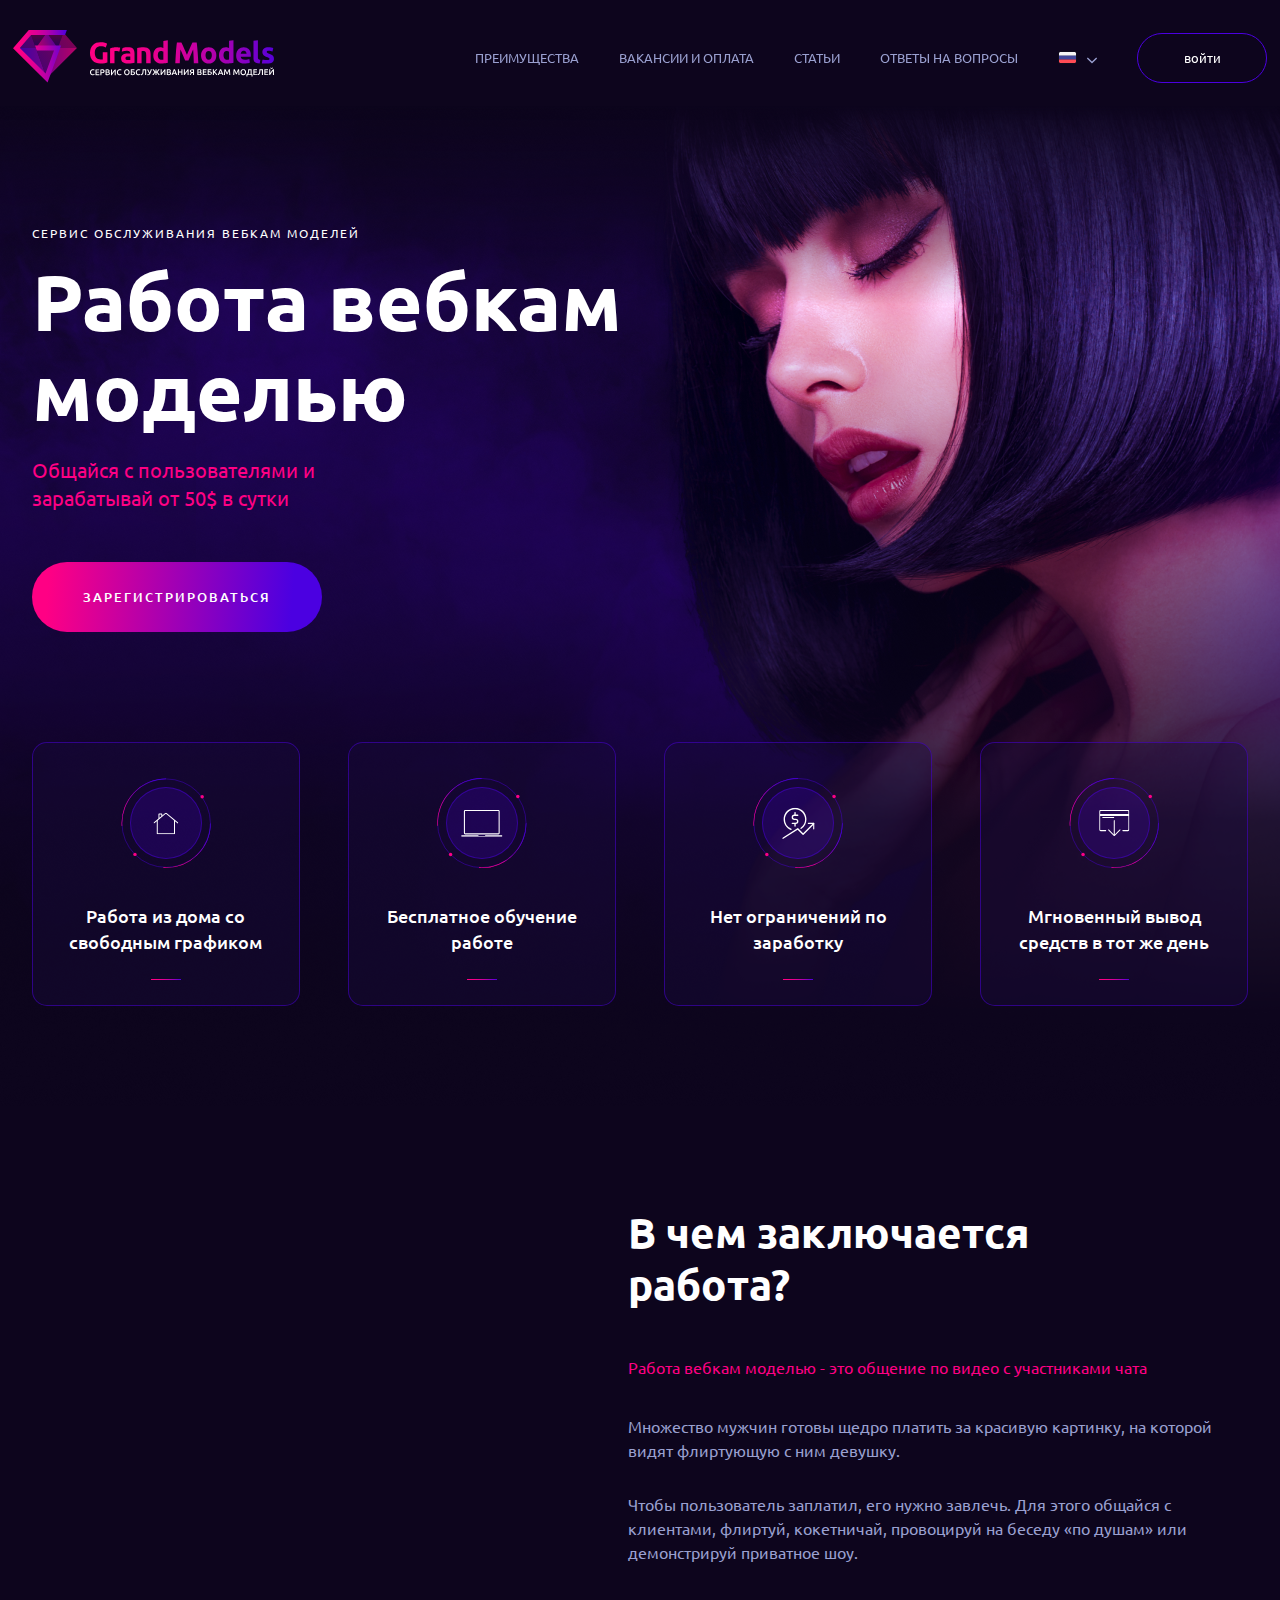
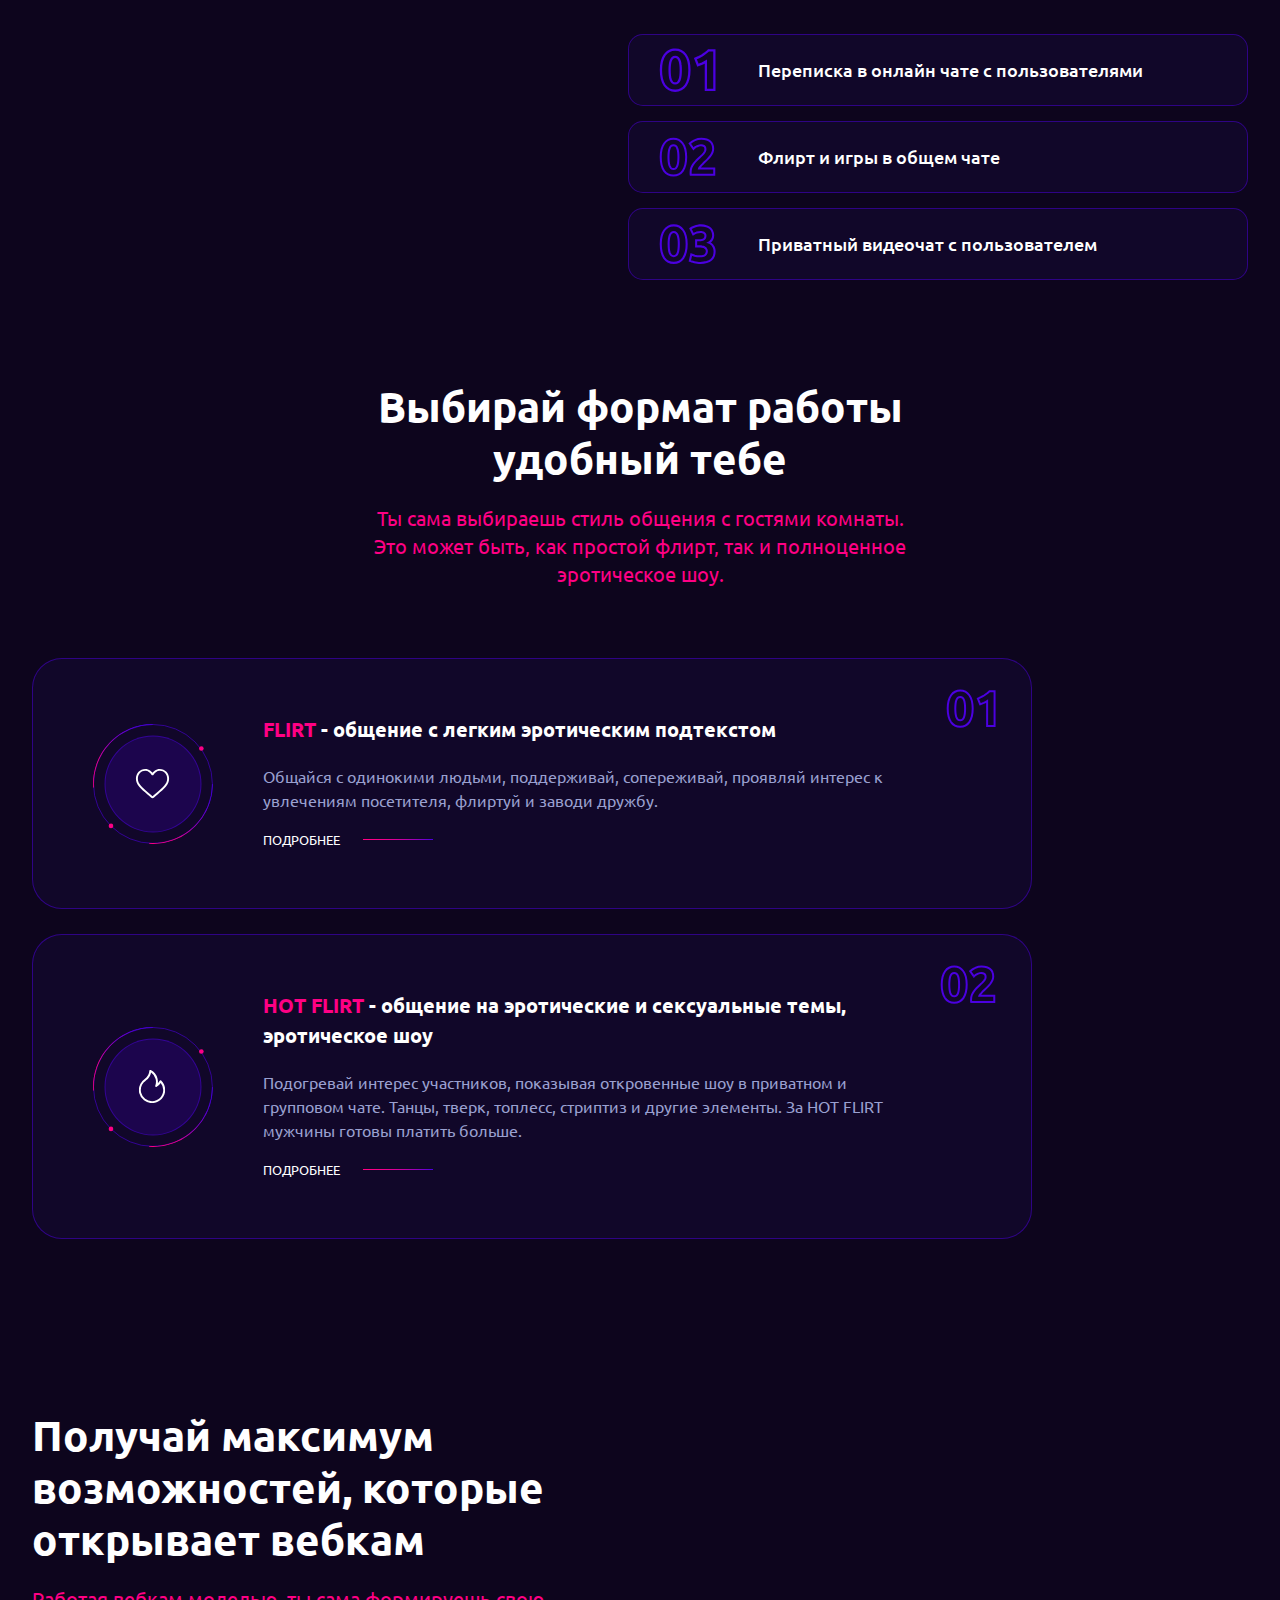
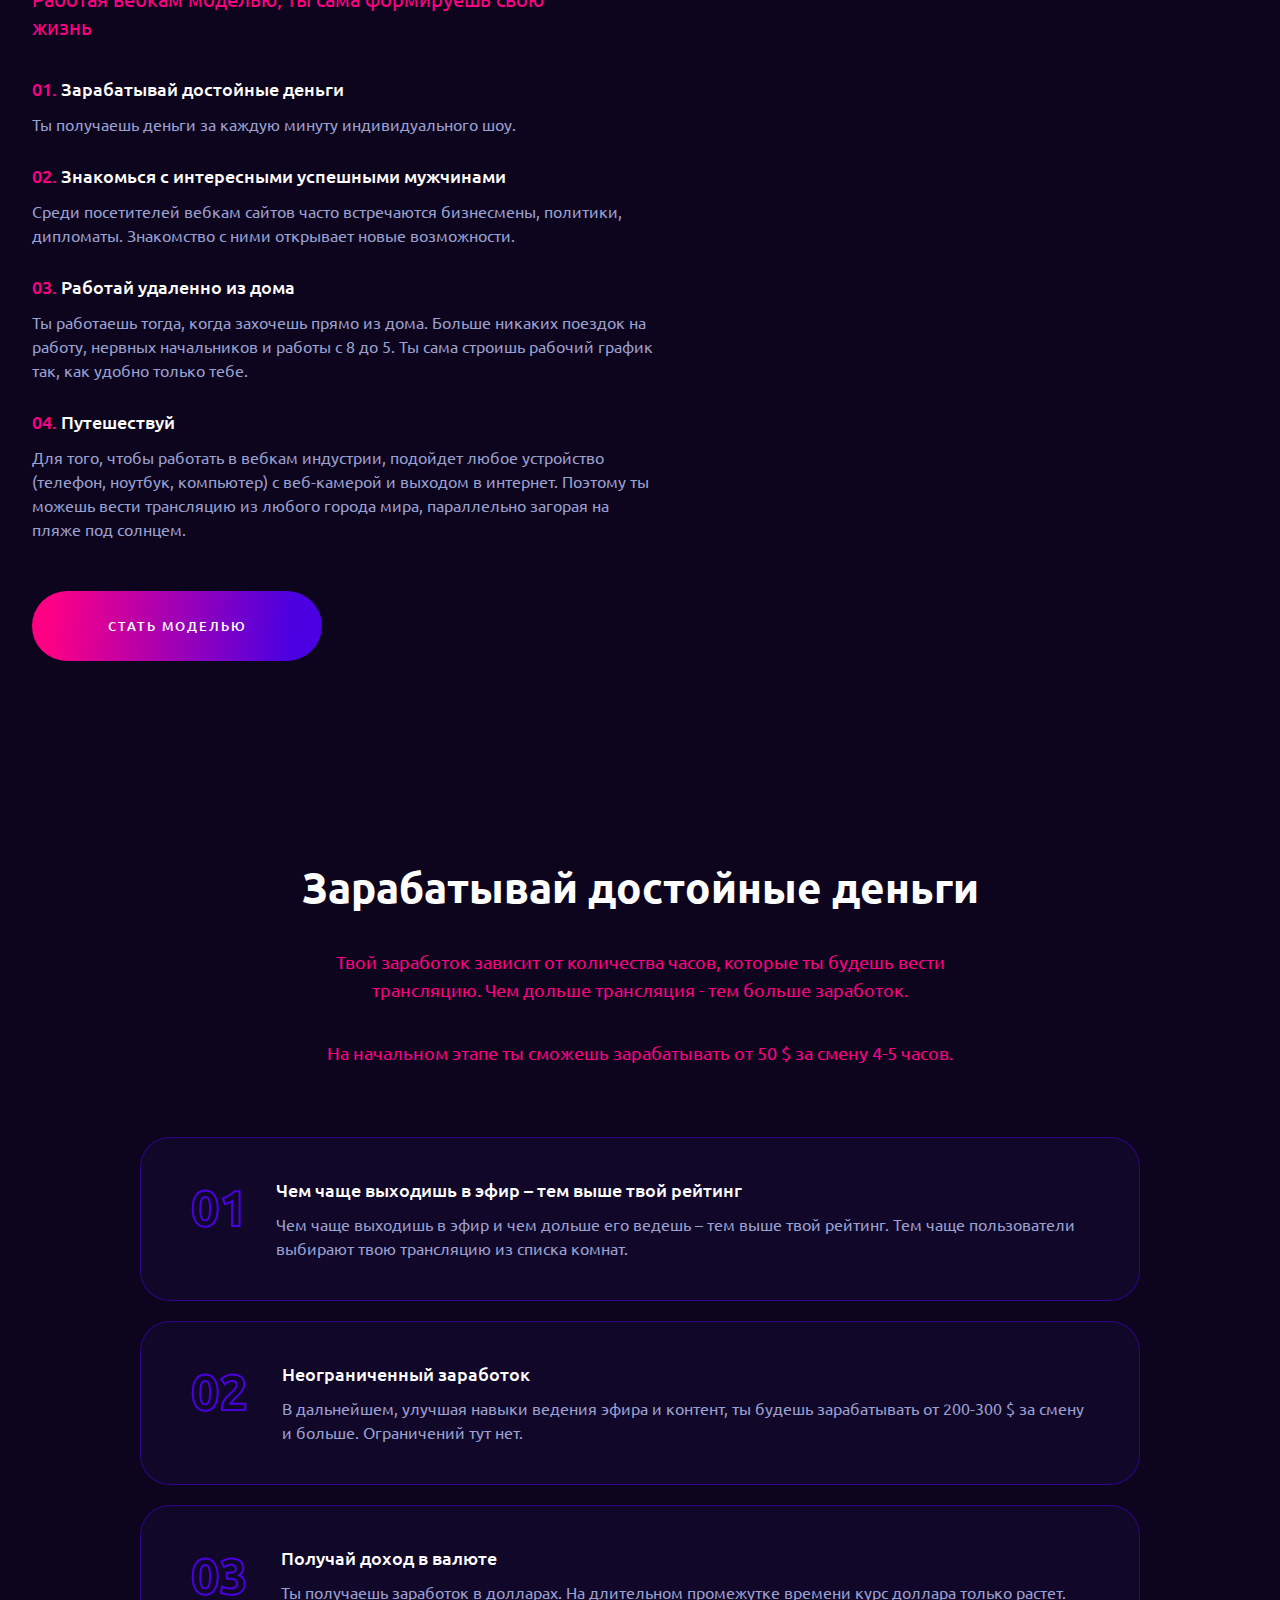
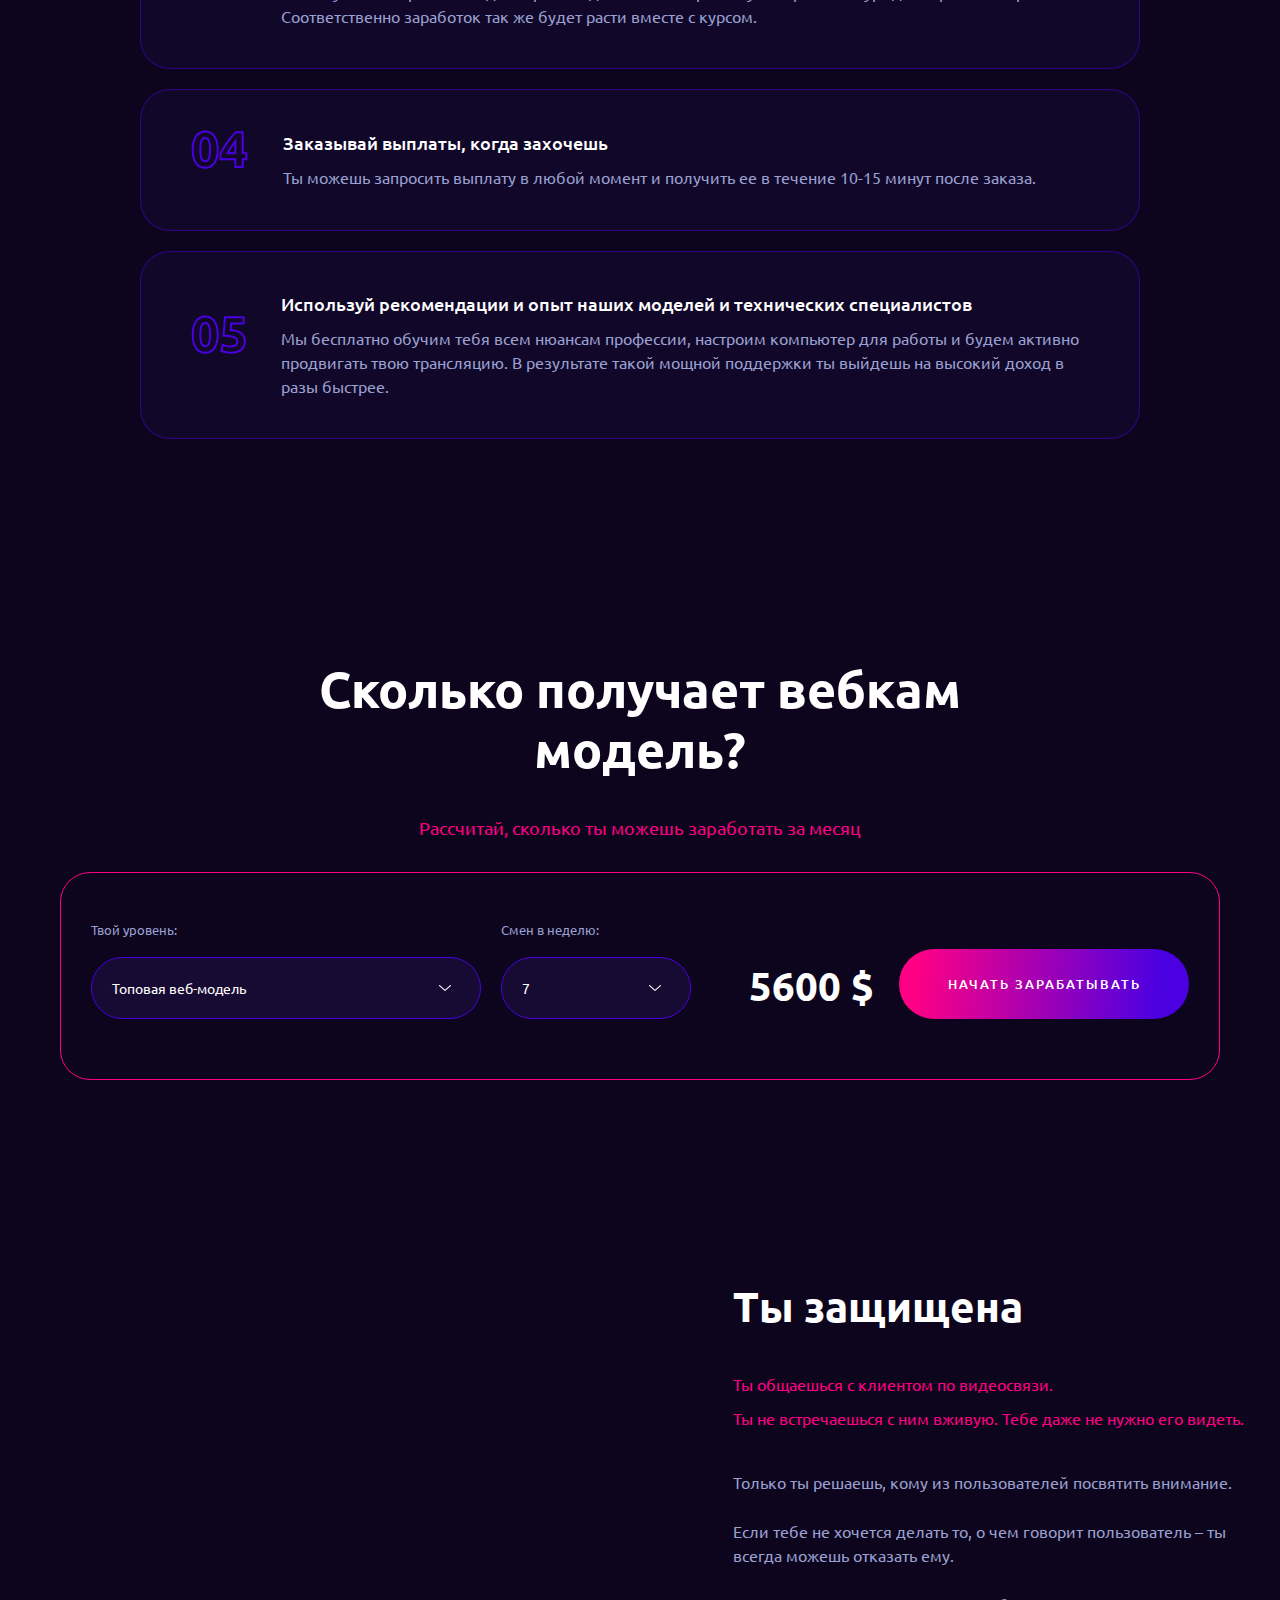
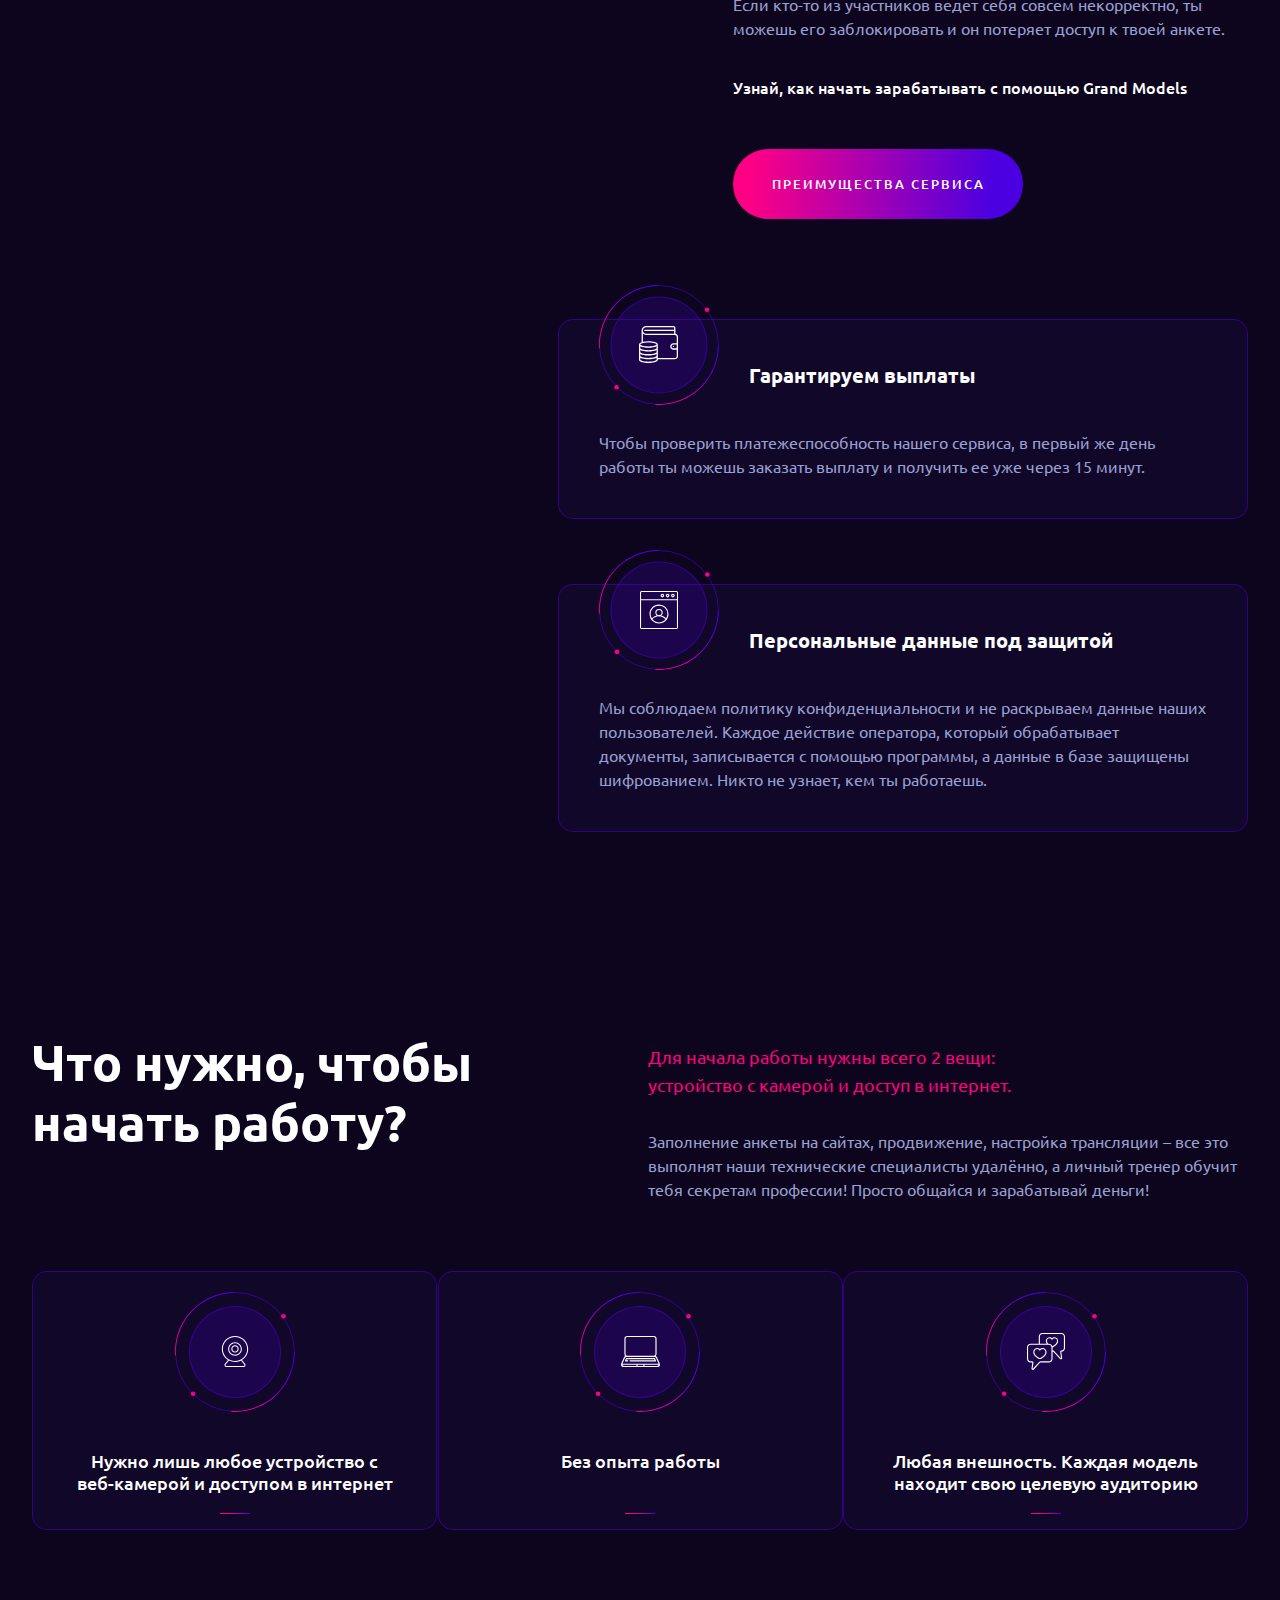
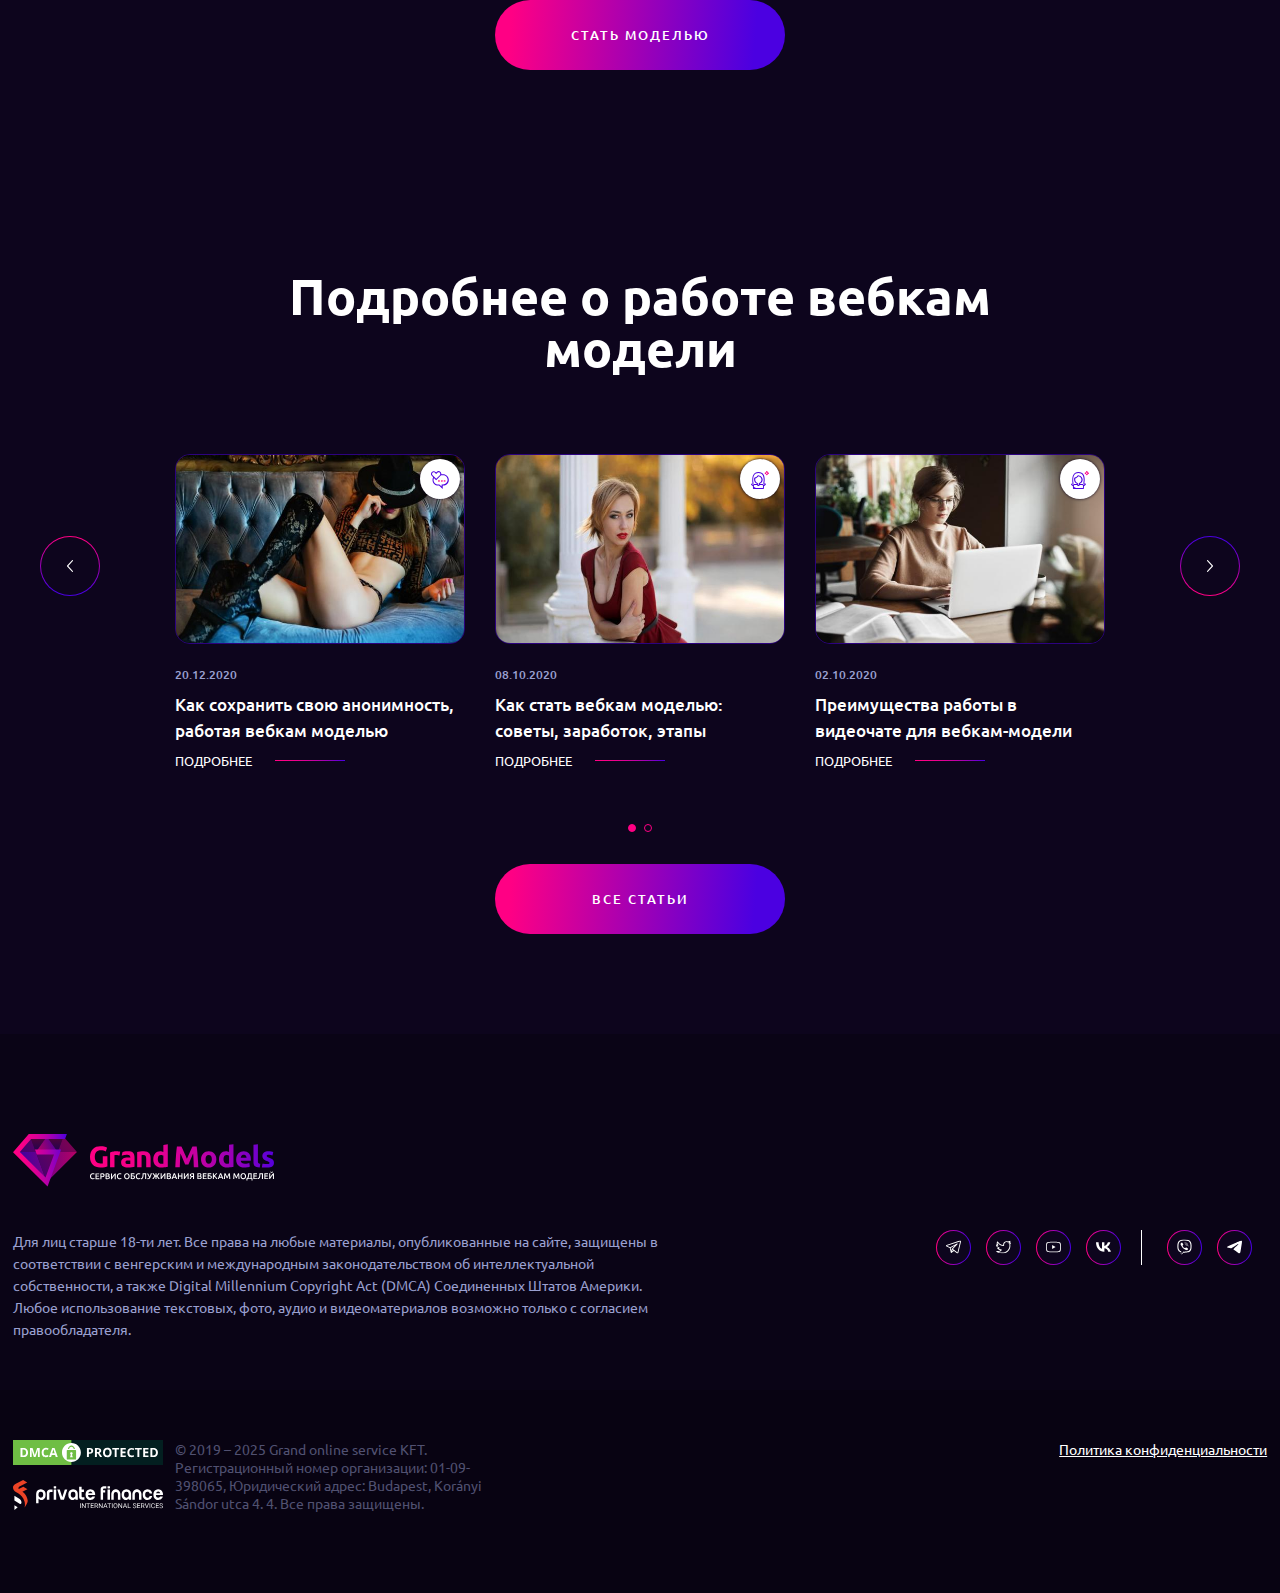
==== index.html @ a401dd60 "Add files via upload" ====
﻿<!DOCTYPE html><html lang="ru"><head><meta charset="UTF-8"><meta name="viewport" content="width=device-width,initial-scale=1"><meta http-equiv="X-UA-Compatible" content="ie=edge"><meta name="theme-color" content="#1b044d"><meta name="description" content="Работа вебкам моделью Grand Models - это высокий заработок на дому, ежедневные выплаты, обучение работе от опытных вебкам моделей, техническая поддержка 24/7! Начать работу вебкам моделью вместе с нами просто и комфортно!"><meta name="keywords" content="Работа вебкам моделью, Начать работу вебкам моделью, работа вебкам моделью на дому, стать вебкам моделью, онлайн вебкам студия, Помощь вебкам моделям, продвижение вебкам моделей, ежедневные выплаты для вебкам моделей, начинающая вебкам модель, вакансия вебкам модели, вакансия вебкам модели на дому"><meta name="yandex-verification" content="80edc696bc5b8130"><meta property="og:type" content="website"><meta property="og:title" content="Grand Models - Работа вебкам моделью на дому"><meta property="og:description" content=""><meta property="og:url" content="https://grandmodels.online/"><meta property="og:image" content="https://grandmodels.online/images/main/desktop@2x.png"><title>Grand Models - Работа вебкам моделью на дому</title><link rel="icon" href="images/icon.png"><link rel="preconnect" href="https://fonts.googleapis.com"><link rel="preconnect" href="https://fonts.gstatic.com" crossorigin=""><link href="css2?family=Ubuntu:wght@400;500;700&display=swap" rel="stylesheet"><link rel="stylesheet" href="css/index.css"><!-- Google Tag Manager --><script>(function(w,d,s,l,i){w[l]=w[l]||[];w[l].push({'gtm.start':
new Date().getTime(),event:'gtm.js'});var f=d.getElementsByTagName(s)[0],
j=d.createElement(s),dl=l!='dataLayer'?'&l='+l:'';j.async=true;j.src=
'https://www.googletagmanager.com/gtm.js?id='+i+dl;f.parentNode.insertBefore(j,f);
})(window,document,'script','dataLayer','GTM-T5WX2LW');</script><!-- End Google Tag Manager --></head><body><!-- Google Tag Manager (noscript) --><noscript><iframe src="https://www.googletagmanager.com/ns.html?id=GTM-T5WX2LW" height="0" width="0" style="display:none;visibility:hidden"></iframe></noscript><!-- End Google Tag Manager (noscript) --><div class="wrapper"><header class="header"><div class="header__content"><a href="index.htm" class="js-focusableLogo"><img class="header__logo" aria-label="site logo" alt="site logo" src="images/logo_ru.svg"> <svg class="header__logo logo-crystal" aria-label="site logo" xmlns="http://www.w3.org/2000/svg" viewbox="0 0 39 32"><defs><lineargradient id="id04856" gradientunits="userSpaceOnUse" x1="13.16" y1="9" x2="28.03" y2="3.53"><stop offset="0" stop-color="#FF0084"></stop><stop offset="0.13" stop-color="#EF008C"></stop><stop offset="0.39" stop-color="#C300A2"></stop><stop offset="0.75" stop-color="#7F00C5"></stop><stop offset="1" stop-color="#4A00E0"></stop></lineargradient><lineargradient id="id12171" gradientunits="userSpaceOnUse" x1="0.61" y1="26.89" x2="40.58" y2="3.8"><stop offset="0" stop-color="#4A00E0"></stop><stop offset="1" stop-color="#FF0084"></stop></lineargradient><lineargradient id="id21557" gradientunits="userSpaceOnUse" x1="2.21" y1="20.14" x2="38.98" y2="20.14"><stop offset="0" stop-color="#4A00E0"></stop><stop offset="1" stop-color="#FF0084"></stop></lineargradient><lineargradient id="id34989" gradientunits="userSpaceOnUse" x1="20.59" y1="1.51" x2="20.59" y2="11.01"><stop offset="0" stop-color="#FF0084"></stop><stop offset="1" stop-color="#4A00E0"></stop></lineargradient><lineargradient id="id42493" gradientunits="userSpaceOnUse" x1="0.02" y1="16" x2="32.82" y2="16"><stop offset="0" stop-color="#FF0084"></stop><stop offset="0.15" stop-color="#FB0086"></stop><stop offset="0.29" stop-color="#EE008C"></stop><stop offset="0.44" stop-color="#DA0097"></stop><stop offset="0.6" stop-color="#BD00A6"></stop><stop offset="0.75" stop-color="#9700B9"></stop><stop offset="0.91" stop-color="#6A00D0"></stop><stop offset="1" stop-color="#4A00E0"></stop></lineargradient></defs><polygon fill="url(#id04856)" opacity="0.7" points="13.91,11.01 27.29,11.01 20.62,1.52 13.91,11.01 "></polygon><path class="corners" fill="url(#id12171)" opacity="0.5" d="M10.43 1.51l3.47 9.5 -11.69 0 8.22 -9.5zm20.32 0l-3.47 9.5 11.69 0 -8.22 -9.5 0 0zm-10.21 27.67l6.75 -18.17 -13.38 0 6.63 18.17 0 0z"></path><path fill="url(#id21557)" opacity="0.7" d="M27.29 11.01l11.69 0 -18.37 18.26 6.67 -18.26 0 0zm-13.38 0l-11.69 0 18.35 18.26 -6.66 -18.26z"></path><path fill="url(#id34989)" opacity="0.3" d="M20.62 1.52l-6.71 9.49 -3.47 -9.5 10.18 0.01zm0 0l6.66 9.49 3.47 -9.5m-10.14 0.01l0 0 0 0z"></path><polygon fill="url(#id42493)" points="9.62,-0 0.02,11.08 21.06,32 29.33,9.5 13.37,9.5 14.47,12.52 24.99,12.52 19.83,26.52 4.16,10.93 11,3.02 31.71,3.02 32.82,-0 "></polygon></svg> </a><button class="header__menu js-openMenu" aria-label="menu icon"><span class="header__menu__line"></span> <span class="header__menu__line header__menu__line_2"></span> <span class="header__menu__line"></span></button><nav class="header__nav js-menu"><button class="header__close js-closeMenu js-updateFocusable" aria-label="Закрыть меню"><svg xmlns="https://www.w3.org/2000/svg" height="24px" viewbox="0 0 24 24" width="24px" fill="#FF0084"><path d="M0 0h24v24H0z" fill="none"></path><path d="M19 6.41L17.59 5 12 10.59 6.41 5 5 6.41 10.59 12 5 17.59 6.41 19 12 13.41 17.59 19 19 17.59 13.41 12z"></path></svg></button><ul><li class="header__item header__item_mobile active"><a class="header__link js-updateFocusable" href="index.htm">Главная</a></li><li class="header__item"><a class="header__link js-updateFocusable" href="/advantages">Преимущества</a></li><li class="header__item"><a class="header__link js-updateFocusable" href="/jobs_payment">Вакансии и оплата</a></li><li class="header__item"><a class="header__link js-updateFocusable" href="/info">Статьи</a></li><li class="header__item"><a class="header__link js-updateFocusable" href="/faq">Ответы на вопросы</a></li><li class="header__item lang"><img alt="Русский" src="images/lang_ru.svg"></li><li class="header__item"><button class="header__login js-btnToModal js-updateFocusable" data-type="login">войти</button></li></ul></nav></div></header><script>function langTemplate() {
	return {"allNews":"Все новости","collapseNews":"Свернуть новости","collapseText":"Свернуть текст","completeRead":"Читать полностью","emailNotExist":"Такого email не существует.","feedbackSource":"Источник отзыва","incorrectData":"Email или пароль указан неверно.","more":"Подробнее","passwordMailError":"Отправка письма с паролем не удалась. Пожалуйста, повторите запрос позже.","passwordMailSent":"Мы отправили вам письмо с паролем на почту.","passwordsNotMatch":"Пароли не совпадают!","periodSeparator":"","resendError":"Не удалось отправить письмо","resendErrorMalformed":"Почтовый ящик не существует или отключен. Пожалуйста, используйте другой почтовый ящик.","resendErrorOverQuota":"Почтовый ящик переполнен. Пожалуйста, обеспечьте доступность входящих сообщений.","resendErrorUnavailable":"Данный почтовый провайдер не принимает сообщения от нас. Пожалуйста, используйте другой почтовый ящик.","serverNotAvailable":"Сервер недоступен, но мы над этим уже работаем.","sum":"%e $"};
}
const lang = 'ru';

function langMenu() {
	const selectedLang = 'ru';
	const existinglangMenuEl = document.querySelector('.lang_menu');
	const langMenuEl = existinglangMenuEl || document.createElement('div');
	if(!existinglangMenuEl) {
		const languages = [
			[ 'ru', '%D0%A0%D1%83%D1%81%D1%81%D0%BA%D0%B8%D0%B9' ],
			[ 'ua', '%D0%A3%D0%BA%D1%80%D0%B0%D1%97%D0%BD%D1%81%D1%8C%D0%BA%D0%B0' ],
			[ 'en', 'English' ]
		];
		const langListItems = [];
		var i, isActive;
		for(i = 0; i < languages.length; ++i) {
			isActive = languages[i][0] == selectedLang;
			langListItems[isActive ? 'unshift' : 'push'](isActive
				? '<li class="active ' + languages[i][0] + '">' + decodeURI(languages[i][1]) + '</li>'
				: '<li class="' + languages[i][0] + '"><a href="' + location.pathname + location.search + (location.search.length ? '&' : '?') + 'lang=' + languages[i][0] + '">' + decodeURI(languages[i][1]) + '</a></li>'
			);
		}
		langMenuEl.className = 'lang_menu';
		langMenuEl.innerHTML = '<ul>\n\t' + langListItems.join('\n\t') + '\n</ul>';
		langMenuEl.addEventListener('mouseover', function() {
			window.langMenuOn = true;
		});
		langMenuEl.addEventListener('mouseout', function() {
			window.langMenuOn = false;
			setTimeout(function(el) {
				if(window.langMenuOn) {
					return false;
				}
				el.style.opacity = 0;
				setTimeout(function(el) { el.style.display = 'none' }, 250, el);
			}, 1500, this);
		});
		document.querySelector('.wrapper > .header > .header__content > .header__nav').appendChild(langMenuEl);
	}
	langMenuEl.style.display = 'block';
	setTimeout(function(el) { el.style.opacity = 1 }, 10, langMenuEl);
}
document.querySelector('.lang').addEventListener('mouseover', langMenu);</script><div class="header__overlay js-headerOverlay"></div><main><section class="main"><div class="backgrounds backgrounds__main"></div><div class="content"><p class="main__first-text">Сервис обслуживания вебкам моделей</p><div class="wrapper__section-titles"><h1 class="section__title large">Работа вебкам моделью</h1><p class="section__title-text middle">Общайся с пользователями и зарабатывай от 50$ в сутки</p></div><button class="button js-btnToModal" data-type="sign-up" data-text="Зарегистрироваться">Зарегистрироваться</button><ul class="section-4-cards"><li class="section-4-cards__item"><div class="section-4-cards__icon"><img class="section-4-cards__image" src="images/icons/icon-home.svg" alt="home icon"></div><p class="section-4-cards__text">Работа из дома со свободным графиком</p></li><li class="section-4-cards__item"><div class="section-4-cards__icon"><img class="section-4-cards__image" src="images/icons/icon-laptop.svg" alt="computer icon"></div><p class="section-4-cards__text">Бесплатное обучение работе</p></li><li class="section-4-cards__item"><div class="section-4-cards__icon"><img class="section-4-cards__image" src="images/icons/icon-cash-up.svg" alt="cash icon"></div><p class="section-4-cards__text">Нет ограничений по заработку</p></li><li class="section-4-cards__item"><div class="section-4-cards__icon"><img class="section-4-cards__image" src="images/icons/icon-card.svg" alt="card icon"></div><p class="section-4-cards__text">Мгновенный вывод средств в тот же день</p></li></ul></div><div class="lines"><div class="lines__vertical lines__vertical_left"><div class="lines__stroke"></div><div class="lines__stroke lines__stroke_mobile"></div></div><div class="lines__vertical lines__vertical_right"><div class="lines__stroke lines__stroke_mobile"></div><div class="lines__stroke"></div></div><div class="lines__desktop"><div class="lines__desktop__line"></div><div class="lines__desktop__line"></div><div class="lines__desktop__line"></div></div></div></section><section class="what-job"><div class="backgrounds backgrounds__what-job"></div><div class="content"><div class="what-job__content"><div><div class="wrapper__section-titles"><h2 class="section__title">В чем заключается работа?</h2><p class="section__title-text">Работа вебкам моделью - это общение по видео с участниками чата</p></div><p class="text what-job__desc">Множество мужчин готовы щедро платить за красивую картинку, на которой видят флиртующую с ним девушку.</p><p class="text what-job__desc">Чтобы пользователь заплатил, его нужно завлечь. Для этого общайся с клиентами, флиртуй, кокетничай, провоцируй на беседу «по душам» или демонстрируй приватное шоу.</p></div><ul class="number-text-list"><li class="number-text-list__item"><div class="number-text-list__icon"><svg width="50" height="39" viewbox="0 0 50 39" fill="none" xmlns="https://www.w3.org/2000/svg"><path d="M23.35 33.05L22.5357 32.4696L22.5345 32.4713L23.35 33.05ZM5 33.05L4.18153 33.6247L4.18863 33.6345L5 33.05ZM2.55 11.9L1.58415 11.6405L1.58071 11.6541L2.55 11.9ZM5.1 6.25L5.91254 6.83291L5.1 6.25ZM9.05 2.75L8.58743 1.86341L8.58743 1.86341L9.05 2.75ZM23.35 6.25L22.5315 6.82467L22.5386 6.83453L23.35 6.25ZM18.85 14.9L17.8567 15.0155L17.857 15.0182L18.85 14.9ZM18.05 11.2L18.9924 10.8656L18.05 11.2ZM16.55 8.8L15.8832 9.54524L15.8832 9.54524L16.55 8.8ZM11.85 8.8L11.1832 8.05476L11.1732 8.06374L11.1634 8.07298L11.85 8.8ZM10.35 11.2L9.41743 10.839L9.41231 10.8522L9.40757 10.8656L10.35 11.2ZM9.55 14.9L10.543 15.0182L10.5433 15.0155L9.55 14.9ZM9.55 24.35L10.5433 24.2345L9.55 24.35ZM10.35 28.05L9.40757 28.3844L9.41231 28.3978L9.41743 28.411L10.35 28.05ZM11.85 30.45L11.1634 31.177L11.1732 31.1863L11.1832 31.1952L11.85 30.45ZM16.55 30.45L17.2168 31.1952L16.55 30.45ZM18.05 28.05L18.9924 28.3844L18.05 28.05ZM18.85 24.35L17.8567 24.2345L18.85 24.35ZM25.7 19.6C25.7 25.3263 24.6005 29.5727 22.5357 32.4696L24.1643 33.6304C26.5662 30.2607 27.7 25.5404 27.7 19.6H25.7ZM22.5345 32.4713C20.5277 35.299 17.786 36.7 14.2 36.7V38.7C18.414 38.7 21.7723 37.001 24.1655 33.6287L22.5345 32.4713ZM14.2 36.7C10.6136 36.7 7.85218 35.2982 5.81137 32.4655L4.18863 33.6345C6.61449 37.0018 9.9864 38.7 14.2 38.7V36.7ZM5.81841 32.4754C3.78372 29.5775 2.7 25.3286 2.7 19.6H0.7C0.7 25.538 1.81628 30.2559 4.18159 33.6246L5.81841 32.4754ZM2.7 19.6C2.7 16.7626 2.97747 14.2813 3.51929 12.1459L1.58071 11.6541C0.989196 13.9853 0.7 16.6374 0.7 19.6H2.7ZM3.51575 12.1595C4.09136 10.0169 4.89646 8.24926 5.91254 6.83291L4.28746 5.66709C3.10354 7.31741 2.20865 9.31639 1.58425 11.6405L3.51575 12.1595ZM5.91254 6.83291C6.92974 5.41499 8.13039 4.35772 9.51257 3.63658L8.58743 1.86341C6.90294 2.74228 5.47026 4.01834 4.28746 5.66709L5.91254 6.83291ZM9.51257 3.63658C10.8894 2.91823 12.4449 2.55 14.2 2.55V0.549997C12.1551 0.549997 10.2773 0.981763 8.58743 1.86341L9.51257 3.63658ZM14.2 2.55C17.7814 2.55 20.5229 3.96382 22.5316 6.82463L24.1684 5.67537C21.7771 2.26951 18.4186 0.549997 14.2 0.549997V2.55ZM22.5386 6.83453C24.6006 9.69674 25.7 13.9075 25.7 19.6H27.7C27.7 13.6925 26.566 9.00326 24.1614 5.66546L22.5386 6.83453ZM20.1 19.6C20.1 17.8357 20.0152 16.2287 19.843 14.7818L17.857 15.0182C18.0181 16.3713 18.1 17.8976 18.1 19.6H20.1ZM19.8433 14.7845C19.6705 13.2985 19.3907 11.9879 18.9924 10.8656L17.1076 11.5344C17.4427 12.4787 17.6962 13.6348 17.8567 15.0155L19.8433 14.7845ZM18.9924 10.8656C18.5856 9.71897 18.006 8.76091 17.2168 8.05476L15.8832 9.54524C16.3606 9.97242 16.7811 10.6144 17.1076 11.5344L18.9924 10.8656ZM17.2168 8.05476C16.3815 7.30741 15.3532 6.95 14.2 6.95V8.95C14.9134 8.95 15.4518 9.15925 15.8832 9.54524L17.2168 8.05476ZM14.2 6.95C13.0468 6.95 12.0185 7.30741 11.1832 8.05476L12.5168 9.54524C12.9482 9.15925 13.4866 8.95 14.2 8.95V6.95ZM11.1634 8.07298C10.4247 8.77058 9.85366 9.71209 9.41743 10.839L11.2826 11.561C11.6463 10.6212 12.0753 9.96275 12.5366 9.52701L11.1634 8.07298ZM9.40757 10.8656C9.00932 11.9879 8.72949 13.2985 8.55669 14.7845L10.5433 15.0155C10.7038 13.6348 10.9573 12.4787 11.2924 11.5344L9.40757 10.8656ZM8.55701 14.7818C8.38476 16.2287 8.3 17.8357 8.3 19.6H10.3C10.3 17.8976 10.3819 16.3713 10.543 15.0182L8.55701 14.7818ZM8.3 19.6C8.3 21.3645 8.38479 22.9871 8.55669 24.4655L10.5433 24.2345C10.3819 22.8462 10.3 21.3021 10.3 19.6H8.3ZM8.55669 24.4655C8.72949 25.9515 9.00932 27.2621 9.40757 28.3844L11.2924 27.7156C10.9573 26.7713 10.7038 25.6152 10.5433 24.2345L8.55669 24.4655ZM9.41743 28.411C9.85366 29.5379 10.4247 30.4794 11.1634 31.177L12.5366 29.723C12.0753 29.2873 11.6463 28.6288 11.2826 27.689L9.41743 28.411ZM11.1832 31.1952C12.0185 31.9426 13.0468 32.3 14.2 32.3V30.3C13.4866 30.3 12.9482 30.0907 12.5168 29.7048L11.1832 31.1952ZM14.2 32.3C15.3532 32.3 16.3815 31.9426 17.2168 31.1952L15.8832 29.7048C15.4518 30.0907 14.9134 30.3 14.2 30.3V32.3ZM17.2168 31.1952C18.006 30.4891 18.5856 29.531 18.9924 28.3844L17.1076 27.7156C16.7811 28.6356 16.3606 29.2776 15.8832 29.7048L17.2168 31.1952ZM18.9924 28.3844C19.3907 27.2621 19.6705 25.9515 19.8433 24.4655L17.8567 24.2345C17.6962 25.6152 17.4427 26.7713 17.1076 27.7156L18.9924 28.3844ZM19.8433 24.4655C20.0152 22.9871 20.1 21.3645 20.1 19.6H18.1C18.1 21.3021 18.0181 22.8462 17.8567 24.2345L19.8433 24.4655ZM31.918 9.55L31.5356 8.62598L30.6293 9.00101L30.9867 9.9144L31.918 9.55ZM34.918 8.2L35.3536 9.10023L35.3652 9.09443L34.918 8.2ZM38.018 6.5L38.5325 7.35749L38.5428 7.35128L38.553 7.34482L38.018 6.5ZM40.868 4.55L41.4632 5.35357L41.468 5.35L40.868 4.55ZM43.368 2.35V1.35H42.9407L42.6453 1.65878L43.368 2.35ZM48.568 2.35H49.568V1.35H48.568V2.35ZM48.568 37V38H49.568V37H48.568ZM41.118 37H40.118V38H41.118V37ZM41.118 12.05H42.118V10.1815L40.5633 11.2179L41.118 12.05ZM37.768 13.9L38.1649 14.8179L38.1752 14.8134L38.1855 14.8087L37.768 13.9ZM34.168 15.3L33.2367 15.6644L33.5859 16.5567L34.4923 16.2459L34.168 15.3ZM32.3003 10.474C33.2866 10.0659 34.3044 9.60782 35.3535 9.10016L34.4824 7.29984C33.4649 7.79218 32.4827 8.23409 31.5356 8.62598L32.3003 10.474ZM35.3652 9.09443C36.4542 8.54991 37.51 7.97095 38.5325 7.35749L37.5035 5.64251C36.5259 6.22905 35.515 6.78343 34.4708 7.30557L35.3652 9.09443ZM38.553 7.34482C39.5724 6.6992 40.5426 6.03549 41.4632 5.35355L40.2727 3.74644C39.3934 4.39784 38.4635 5.03413 37.4829 5.65518L38.553 7.34482ZM41.468 5.35C42.4408 4.62037 43.3159 3.85113 44.0906 3.04122L42.6453 1.65878C41.9534 2.3822 41.1618 3.07963 40.268 3.75L41.468 5.35ZM43.368 3.35H48.568V1.35H43.368V3.35ZM47.568 2.35V37H49.568V2.35H47.568ZM48.568 36H41.118V38H48.568V36ZM42.118 37V12.05H40.118V37H42.118ZM40.5633 11.2179C39.6121 11.8521 38.5421 12.4438 37.3505 12.9913L38.1855 14.8087C39.4605 14.2229 40.6239 13.5813 41.6727 12.882L40.5633 11.2179ZM37.3711 12.9821C36.1595 13.5061 34.9837 13.9632 33.8436 14.3541L34.4923 16.2459C35.6856 15.8368 36.9098 15.3606 38.1649 14.8179L37.3711 12.9821ZM35.0992 14.9356L32.8492 9.1856L30.9867 9.9144L33.2367 15.6644L35.0992 14.9356Z" fill="#4B00E1"></path></svg></div><p class="number-text-list__text">Переписка в онлайн чате с пользователями</p></li><li class="number-text-list__item"><div class="number-text-list__icon"><svg width="56" height="39" viewbox="0 0 56 39" fill="none" xmlns="https://www.w3.org/2000/svg"><path d="M23.35 33.05L22.5357 32.4696L22.5345 32.4713L23.35 33.05ZM5 33.05L4.18153 33.6247L4.18863 33.6345L5 33.05ZM2.55 11.9L1.58415 11.6405L1.58071 11.6541L2.55 11.9ZM5.1 6.25L5.91254 6.83291L5.1 6.25ZM9.05 2.75L8.58743 1.86341L8.58743 1.86341L9.05 2.75ZM23.35 6.25L22.5315 6.82467L22.5386 6.83453L23.35 6.25ZM18.85 14.9L17.8567 15.0155L17.857 15.0182L18.85 14.9ZM18.05 11.2L18.9924 10.8656L18.05 11.2ZM16.55 8.8L15.8832 9.54524L15.8832 9.54524L16.55 8.8ZM11.85 8.8L11.1832 8.05476L11.1732 8.06374L11.1634 8.07298L11.85 8.8ZM10.35 11.2L9.41743 10.839L9.41231 10.8522L9.40757 10.8656L10.35 11.2ZM9.55 14.9L10.543 15.0182L10.5433 15.0155L9.55 14.9ZM9.55 24.35L10.5433 24.2345L9.55 24.35ZM10.35 28.05L9.40757 28.3844L9.41231 28.3978L9.41743 28.411L10.35 28.05ZM11.85 30.45L11.1634 31.177L11.1732 31.1863L11.1832 31.1952L11.85 30.45ZM16.55 30.45L17.2168 31.1952L16.55 30.45ZM18.05 28.05L18.9924 28.3844L18.05 28.05ZM18.85 24.35L17.8567 24.2345L18.85 24.35ZM25.7 19.6C25.7 25.3263 24.6005 29.5727 22.5357 32.4696L24.1643 33.6304C26.5662 30.2607 27.7 25.5404 27.7 19.6H25.7ZM22.5345 32.4713C20.5277 35.299 17.786 36.7 14.2 36.7V38.7C18.414 38.7 21.7723 37.001 24.1655 33.6287L22.5345 32.4713ZM14.2 36.7C10.6136 36.7 7.85218 35.2982 5.81137 32.4655L4.18863 33.6345C6.61449 37.0018 9.9864 38.7 14.2 38.7V36.7ZM5.81841 32.4754C3.78372 29.5775 2.7 25.3286 2.7 19.6H0.7C0.7 25.538 1.81628 30.2559 4.18159 33.6246L5.81841 32.4754ZM2.7 19.6C2.7 16.7626 2.97747 14.2813 3.51929 12.1459L1.58071 11.6541C0.989196 13.9853 0.7 16.6374 0.7 19.6H2.7ZM3.51575 12.1595C4.09136 10.0169 4.89646 8.24926 5.91254 6.83291L4.28746 5.66709C3.10354 7.31741 2.20865 9.31639 1.58425 11.6405L3.51575 12.1595ZM5.91254 6.83291C6.92974 5.41499 8.13039 4.35772 9.51257 3.63658L8.58743 1.86341C6.90294 2.74228 5.47026 4.01834 4.28746 5.66709L5.91254 6.83291ZM9.51257 3.63658C10.8894 2.91823 12.4449 2.55 14.2 2.55V0.549997C12.1551 0.549997 10.2773 0.981763 8.58743 1.86341L9.51257 3.63658ZM14.2 2.55C17.7814 2.55 20.5229 3.96382 22.5316 6.82463L24.1684 5.67537C21.7771 2.26951 18.4186 0.549997 14.2 0.549997V2.55ZM22.5386 6.83453C24.6006 9.69674 25.7 13.9075 25.7 19.6H27.7C27.7 13.6925 26.566 9.00326 24.1614 5.66546L22.5386 6.83453ZM20.1 19.6C20.1 17.8357 20.0152 16.2287 19.843 14.7818L17.857 15.0182C18.0181 16.3713 18.1 17.8976 18.1 19.6H20.1ZM19.8433 14.7845C19.6705 13.2985 19.3907 11.9879 18.9924 10.8656L17.1076 11.5344C17.4427 12.4787 17.6962 13.6348 17.8567 15.0155L19.8433 14.7845ZM18.9924 10.8656C18.5856 9.71897 18.006 8.76091 17.2168 8.05476L15.8832 9.54524C16.3606 9.97242 16.7811 10.6144 17.1076 11.5344L18.9924 10.8656ZM17.2168 8.05476C16.3815 7.30741 15.3532 6.95 14.2 6.95V8.95C14.9134 8.95 15.4518 9.15925 15.8832 9.54524L17.2168 8.05476ZM14.2 6.95C13.0468 6.95 12.0185 7.30741 11.1832 8.05476L12.5168 9.54524C12.9482 9.15925 13.4866 8.95 14.2 8.95V6.95ZM11.1634 8.07298C10.4247 8.77058 9.85366 9.71209 9.41743 10.839L11.2826 11.561C11.6463 10.6212 12.0753 9.96275 12.5366 9.52701L11.1634 8.07298ZM9.40757 10.8656C9.00932 11.9879 8.72949 13.2985 8.55669 14.7845L10.5433 15.0155C10.7038 13.6348 10.9573 12.4787 11.2924 11.5344L9.40757 10.8656ZM8.55701 14.7818C8.38476 16.2287 8.3 17.8357 8.3 19.6H10.3C10.3 17.8976 10.3819 16.3713 10.543 15.0182L8.55701 14.7818ZM8.3 19.6C8.3 21.3645 8.38479 22.9871 8.55669 24.4655L10.5433 24.2345C10.3819 22.8462 10.3 21.3021 10.3 19.6H8.3ZM8.55669 24.4655C8.72949 25.9515 9.00932 27.2621 9.40757 28.3844L11.2924 27.7156C10.9573 26.7713 10.7038 25.6152 10.5433 24.2345L8.55669 24.4655ZM9.41743 28.411C9.85366 29.5379 10.4247 30.4794 11.1634 31.177L12.5366 29.723C12.0753 29.2873 11.6463 28.6288 11.2826 27.689L9.41743 28.411ZM11.1832 31.1952C12.0185 31.9426 13.0468 32.3 14.2 32.3V30.3C13.4866 30.3 12.9482 30.0907 12.5168 29.7048L11.1832 31.1952ZM14.2 32.3C15.3532 32.3 16.3815 31.9426 17.2168 31.1952L15.8832 29.7048C15.4518 30.0907 14.9134 30.3 14.2 30.3V32.3ZM17.2168 31.1952C18.006 30.4891 18.5856 29.531 18.9924 28.3844L17.1076 27.7156C16.7811 28.6356 16.3606 29.2776 15.8832 29.7048L17.2168 31.1952ZM18.9924 28.3844C19.3907 27.2621 19.6705 25.9515 19.8433 24.4655L17.8567 24.2345C17.6962 25.6152 17.4427 26.7713 17.1076 27.7156L18.9924 28.3844ZM19.8433 24.4655C20.0152 22.9871 20.1 21.3645 20.1 19.6H18.1C18.1 21.3021 18.0181 22.8462 17.8567 24.2345L19.8433 24.4655ZM52.468 15.1L53.3871 15.4939V15.4939L52.468 15.1ZM50.518 18.5L51.318 19.1L51.3224 19.0941L51.3267 19.0882L50.518 18.5ZM47.818 21.6L47.1109 20.8929L47.818 21.6ZM44.868 24.45L44.1866 23.7181L44.1857 23.7189L44.868 24.45ZM43.218 26.05L42.5109 25.3429L43.218 26.05ZM41.568 27.8L40.8206 27.1356L41.568 27.8ZM40.118 29.5L39.3418 28.8694L39.3371 28.8753L40.118 29.5ZM39.368 30.75L38.4101 30.4627L38.0239 31.75H39.368V30.75ZM54.268 30.75H55.268V29.75H54.268V30.75ZM54.268 37V38H55.268V37H54.268ZM31.168 37L30.1841 37.1789L30.3334 38H31.168V37ZM31.818 30L30.8895 29.6286L30.8855 29.6387L30.8816 29.6489L31.818 30ZM33.868 26.3L34.6737 26.8924L34.6817 26.8812L33.868 26.3ZM36.668 23.05L35.984 22.3205L35.9782 22.3259L35.9725 22.3314L36.668 23.05ZM39.818 20.05L39.1261 19.328L39.1225 19.3314L39.818 20.05ZM42.068 17.9L42.7576 18.6241L42.7665 18.6157L42.7751 18.6071L42.068 17.9ZM43.918 15.9L44.6829 16.5441L44.691 16.5345L44.6988 16.5247L43.918 15.9ZM45.168 13.95L46.0717 14.3781L46.0759 14.3693L46.0799 14.3604L45.168 13.95ZM44.368 8.85L44.9523 8.03846L44.368 8.85ZM38.718 8.4L39.0465 9.3445L39.0578 9.34055L39.0691 9.33633L38.718 8.4ZM36.568 9.4L37.069 10.2654L37.0758 10.2615L37.0825 10.2575L36.568 9.4ZM34.918 10.55L35.5358 11.3363L35.5526 11.3231L35.5688 11.3093L34.918 10.55ZM33.868 11.45L33.0532 12.0298L33.7388 12.9934L34.5751 12.1571L33.868 11.45ZM30.168 6.25L29.4862 5.51839L28.8452 6.11577L29.3532 6.82975L30.168 6.25ZM35.268 2.9L35.677 3.81253L35.6841 3.80931L35.268 2.9ZM46.818 2.25L47.1212 1.29707L46.818 2.25ZM50.418 4.25L49.7375 4.98279L49.751 4.99535L49.765 5.00741L50.418 4.25ZM52.518 7.35L51.5745 7.68148L51.58 7.69706L51.586 7.71244L52.518 7.35ZM52.218 11.45C52.218 12.5809 51.9956 13.6636 51.5488 14.7061L53.3871 15.4939C53.9403 14.203 54.218 12.8524 54.218 11.45H52.218ZM51.5488 14.7061C51.0803 15.7994 50.4684 16.868 49.7092 17.9118L51.3267 19.0882C52.1675 17.932 52.8557 16.734 53.3871 15.4939L51.5488 14.7061ZM49.718 17.9C48.948 18.9266 48.0794 19.9243 47.1109 20.8929L48.5251 22.3071C49.5565 21.2757 50.4879 20.2067 51.318 19.1L49.718 17.9ZM47.1109 20.8929C46.1187 21.8851 45.1439 22.8268 44.1866 23.7181L45.5494 25.1819C46.5253 24.2732 47.5172 23.3149 48.5251 22.3071L47.1109 20.8929ZM44.1857 23.7189C43.6755 24.195 43.1171 24.7366 42.5109 25.3429L43.9251 26.7571C44.5188 26.1634 45.0604 25.6383 45.5503 25.1811L44.1857 23.7189ZM42.5109 25.3429C41.9303 25.9234 41.3669 26.521 40.8206 27.1356L42.3154 28.4644C42.8357 27.879 43.3723 27.3099 43.9251 26.7571L42.5109 25.3429ZM40.8206 27.1356C40.279 27.7449 39.7859 28.3229 39.3419 28.8694L40.8941 30.1306C41.3167 29.6104 41.7903 29.0551 42.3154 28.4644L40.8206 27.1356ZM39.3371 28.8753C38.9128 29.4056 38.566 29.9431 38.4101 30.4627L40.3258 31.0373C40.3699 30.8903 40.5231 30.5944 40.8988 30.1247L39.3371 28.8753ZM39.368 31.75H54.268V29.75H39.368V31.75ZM53.268 30.75V37H55.268V30.75H53.268ZM54.268 36H31.168V38H54.268V36ZM32.1518 36.8211C32.0999 36.5355 32.068 36.1342 32.068 35.6H30.068C30.068 36.1992 30.1027 36.7312 30.1841 37.1789L32.1518 36.8211ZM32.068 35.6C32.068 35.5989 32.068 35.5978 32.068 35.5967C32.068 35.5956 32.068 35.5945 32.068 35.5934C32.068 35.5923 32.068 35.5912 32.068 35.5901C32.068 35.589 32.068 35.5879 32.068 35.5868C32.068 35.5856 32.068 35.5845 32.068 35.5834C32.068 35.5823 32.068 35.5812 32.068 35.5801C32.068 35.579 32.068 35.5779 32.068 35.5769C32.068 35.5758 32.068 35.5747 32.068 35.5736C32.068 35.5725 32.068 35.5714 32.068 35.5703C32.068 35.5692 32.068 35.5681 32.068 35.567C32.068 35.5659 32.068 35.5648 32.068 35.5637C32.068 35.5626 32.068 35.5615 32.068 35.5604C32.068 35.5593 32.068 35.5582 32.068 35.5572C32.068 35.5561 32.068 35.555 32.068 35.5539C32.068 35.5528 32.068 35.5517 32.068 35.5506C32.068 35.5495 32.068 35.5485 32.068 35.5474C32.068 35.5463 32.068 35.5452 32.068 35.5441C32.068 35.543 32.068 35.5419 32.068 35.5409C32.068 35.5398 32.068 35.5387 32.068 35.5376C32.068 35.5365 32.068 35.5354 32.068 35.5344C32.068 35.5333 32.068 35.5322 32.068 35.5311C32.068 35.53 32.068 35.529 32.068 35.5279C32.068 35.5268 32.068 35.5257 32.068 35.5246C32.068 35.5236 32.068 35.5225 32.068 35.5214C32.068 35.5203 32.068 35.5193 32.068 35.5182C32.068 35.5171 32.068 35.516 32.068 35.515C32.068 35.5139 32.068 35.5128 32.068 35.5117C32.068 35.5107 32.068 35.5096 32.068 35.5085C32.068 35.5075 32.068 35.5064 32.068 35.5053C32.068 35.5042 32.068 35.5032 32.068 35.5021C32.068 35.501 32.068 35.5 32.068 35.4989C32.068 35.4978 32.068 35.4968 32.068 35.4957C32.068 35.4946 32.068 35.4936 32.068 35.4925C32.068 35.4914 32.068 35.4904 32.068 35.4893C32.068 35.4883 32.068 35.4872 32.068 35.4861C32.068 35.4851 32.068 35.484 32.068 35.4829C32.068 35.4819 32.068 35.4808 32.068 35.4798C32.068 35.4787 32.068 35.4776 32.068 35.4766C32.068 35.4755 32.068 35.4745 32.068 35.4734C32.068 35.4724 32.068 35.4713 32.068 35.4702C32.068 35.4692 32.068 35.4681 32.068 35.4671C32.068 35.466 32.068 35.465 32.068 35.4639C32.068 35.4629 32.068 35.4618 32.068 35.4608C32.068 35.4597 32.068 35.4586 32.068 35.4576C32.068 35.4565 32.068 35.4555 32.068 35.4544C32.068 35.4534 32.068 35.4524 32.068 35.4513C32.068 35.4503 32.068 35.4492 32.068 35.4482C32.068 35.4471 32.068 35.4461 32.068 35.445C32.068 35.444 32.068 35.4429 32.068 35.4419C32.068 35.4408 32.068 35.4398 32.068 35.4388C32.068 35.4377 32.068 35.4367 32.068 35.4356C32.068 35.4346 32.068 35.4335 32.068 35.4325C32.068 35.4315 32.068 35.4304 32.068 35.4294C32.068 35.4283 32.068 35.4273 32.068 35.4263C32.068 35.4252 32.068 35.4242 32.068 35.4232C32.068 35.4221 32.068 35.4211 32.068 35.42C32.068 35.419 32.068 35.418 32.068 35.4169C32.068 35.4159 32.068 35.4149 32.068 35.4138C32.068 35.4128 32.068 35.4118 32.068 35.4107C32.068 35.4097 32.068 35.4087 32.068 35.4076C32.068 35.4066 32.068 35.4056 32.068 35.4046C32.068 35.4035 32.068 35.4025 32.068 35.4015C32.068 35.4004 32.068 35.3994 32.068 35.3984C32.068 35.3974 32.068 35.3963 32.068 35.3953C32.068 35.3943 32.068 35.3933 32.068 35.3922C32.068 35.3912 32.068 35.3902 32.068 35.3892C32.068 35.3881 32.068 35.3871 32.068 35.3861C32.068 35.3851 32.068 35.3841 32.068 35.383C32.068 35.382 32.068 35.381 32.068 35.38C32.068 35.379 32.068 35.3779 32.068 35.3769C32.068 35.3759 32.068 35.3749 32.068 35.3739C32.068 35.3729 32.068 35.3718 32.068 35.3708C32.068 35.3698 32.068 35.3688 32.068 35.3678C32.068 35.3668 32.068 35.3658 32.068 35.3647C32.068 35.3637 32.068 35.3627 32.068 35.3617C32.068 35.3607 32.068 35.3597 32.068 35.3587C32.068 35.3577 32.068 35.3567 32.068 35.3556C32.068 35.3546 32.068 35.3536 32.068 35.3526C32.068 35.3516 32.068 35.3506 32.068 35.3496C32.068 35.3486 32.068 35.3476 32.068 35.3466C32.068 35.3456 32.068 35.3446 32.068 35.3436C32.068 35.3426 32.068 35.3416 32.068 35.3406C32.068 35.3396 32.068 35.3386 32.068 35.3376C32.068 35.3366 32.068 35.3356 32.068 35.3346C32.068 35.3336 32.068 35.3326 32.068 35.3316C32.068 35.3306 32.068 35.3296 32.068 35.3286C32.068 35.3276 32.068 35.3266 32.068 35.3256C32.068 35.3246 32.068 35.3236 32.068 35.3226C32.068 35.3216 32.068 35.3206 32.068 35.3196C32.068 35.3186 32.068 35.3176 32.068 35.3166C32.068 35.3156 32.068 35.3146 32.068 35.3136C32.068 35.3127 32.068 35.3117 32.068 35.3107C32.068 35.3097 32.068 35.3087 32.068 35.3077C32.068 35.3067 32.068 35.3057 32.068 35.3047C32.068 35.3038 32.068 35.3028 32.068 35.3018C32.068 35.3008 32.068 35.2998 32.068 35.2988C32.068 35.2978 32.068 35.2969 32.068 35.2959C32.068 35.2949 32.068 35.2939 32.068 35.2929C32.068 35.2919 32.068 35.291 32.068 35.29C32.068 35.289 32.068 35.288 32.068 35.287C32.068 35.2861 32.068 35.2851 32.068 35.2841C32.068 35.2831 32.068 35.2822 32.068 35.2812C32.068 35.2802 32.068 35.2792 32.068 35.2782C32.068 35.2773 32.068 35.2763 32.068 35.2753C32.068 35.2743 32.068 35.2734 32.068 35.2724C32.068 35.2714 32.068 35.2705 32.068 35.2695C32.068 35.2685 32.068 35.2675 32.068 35.2666C32.068 35.2656 32.068 35.2646 32.068 35.2637C32.068 35.2627 32.068 35.2617 32.068 35.2607C32.068 35.2598 32.068 35.2588 32.068 35.2578C32.068 35.2569 32.068 35.2559 32.068 35.2549C32.068 35.254 32.068 35.253 32.068 35.2521C32.068 35.2511 32.068 35.2501 32.068 35.2492C32.068 35.2482 32.068 35.2472 32.068 35.2463C32.068 35.2453 32.068 35.2444 32.068 35.2434C32.068 35.2424 32.068 35.2415 32.068 35.2405C32.068 35.2396 32.068 35.2386 32.068 35.2376C32.068 35.2367 32.068 35.2357 32.068 35.2348C32.068 35.2338 32.068 35.2328 32.068 35.2319C32.068 35.2309 32.068 35.23 32.068 35.229C32.068 35.2281 32.068 35.2271 32.068 35.2262C32.068 35.2252 32.068 35.2243 32.068 35.2233C32.068 35.2224 32.068 35.2214 32.068 35.2205C32.068 35.2195 32.068 35.2186 32.068 35.2176C32.068 35.2167 32.068 35.2157 32.068 35.2148C32.068 35.2138 32.068 35.2129 32.068 35.2119C32.068 35.211 32.068 35.21 32.068 35.2091C32.068 35.2081 32.068 35.2072 32.068 35.2062C32.068 35.2053 32.068 35.2044 32.068 35.2034C32.068 35.2025 32.068 35.2015 32.068 35.2006C32.068 35.1997 32.068 35.1987 32.068 35.1978C32.068 35.1968 32.068 35.1959 32.068 35.195C32.068 35.194 32.068 35.1931 32.068 35.1921C32.068 35.1912 32.068 35.1903 32.068 35.1893C32.068 35.1884 32.068 35.1875 32.068 35.1865C32.068 35.1856 32.068 35.1847 32.068 35.1837C32.068 35.1828 32.068 35.1819 32.068 35.1809C32.068 35.18 32.068 35.1791 32.068 35.1781C32.068 35.1772 32.068 35.1763 32.068 35.1753C32.068 35.1744 32.068 35.1735 32.068 35.1725C32.068 35.1716 32.068 35.1707 32.068 35.1698C32.068 35.1688 32.068 35.1679 32.068 35.167C32.068 35.166 32.068 35.1651 32.068 35.1642C32.068 35.1633 32.068 35.1623 32.068 35.1614C32.068 35.1605 32.068 35.1596 32.068 35.1587C32.068 35.1577 32.068 35.1568 32.068 35.1559C32.068 35.155 32.068 35.154 32.068 35.1531C32.068 35.1522 32.068 35.1513 32.068 35.1504C32.068 35.1495 32.068 35.1485 32.068 35.1476C32.068 35.1467 32.068 35.1458 32.068 35.1449C32.068 35.144 32.068 35.143 32.068 35.1421C32.068 35.1412 32.068 35.1403 32.068 35.1394C32.068 35.1385 32.068 35.1376 32.068 35.1366C32.068 35.1357 32.068 35.1348 32.068 35.1339C32.068 35.133 32.068 35.1321 32.068 35.1312C32.068 35.1303 32.068 35.1294 32.068 35.1284C32.068 35.1275 32.068 35.1266 32.068 35.1257C32.068 35.1248 32.068 35.1239 32.068 35.123C32.068 35.1221 32.068 35.1212 32.068 35.1203C32.068 35.1194 32.068 35.1185 32.068 35.1176C32.068 35.1167 32.068 35.1158 32.068 35.1149C32.068 35.114 32.068 35.1131 32.068 35.1122C32.068 35.1113 32.068 35.1104 32.068 35.1095C32.068 35.1086 32.068 35.1077 32.068 35.1068C32.068 35.1059 32.068 35.105 32.068 35.1041C32.068 35.1032 32.068 35.1023 32.068 35.1014C32.068 35.1005 32.068 35.0996 32.068 35.0987C32.068 35.0978 32.068 35.0969 32.068 35.096C32.068 35.0951 32.068 35.0942 32.068 35.0933C32.068 35.0924 32.068 35.0916 32.068 35.0907C32.068 35.0898 32.068 35.0889 32.068 35.088C32.068 35.0871 32.068 35.0862 32.068 35.0853C32.068 35.0844 32.068 35.0836 32.068 35.0827C32.068 35.0818 32.068 35.0809 32.068 35.08C32.068 35.0791 32.068 35.0782 32.068 35.0774C32.068 35.0765 32.068 35.0756 32.068 35.0747C32.068 35.0738 32.068 35.0729 32.068 35.0721C32.068 35.0712 32.068 35.0703 32.068 35.0694C32.068 35.0685 32.068 35.0677 32.068 35.0668C32.068 35.0659 32.068 35.065 32.068 35.0641C32.068 35.0633 32.068 35.0624 32.068 35.0615C32.068 35.0606 32.068 35.0598 32.068 35.0589C32.068 35.058 32.068 35.0571 32.068 35.0563C32.068 35.0554 32.068 35.0545 32.068 35.0536C32.068 35.0528 32.068 35.0519 32.068 35.051C32.068 35.0501 32.068 35.0493 32.068 35.0484C32.068 35.0475 32.068 35.0467 32.068 35.0458C32.068 35.0449 32.068 35.0441 32.068 35.0432C32.068 35.0423 32.068 35.0415 32.068 35.0406C32.068 35.0397 32.068 35.0389 32.068 35.038C32.068 35.0371 32.068 35.0363 32.068 35.0354C32.068 35.0345 32.068 35.0337 32.068 35.0328C32.068 35.0319 32.068 35.0311 32.068 35.0302C32.068 35.0294 32.068 35.0285 32.068 35.0276C32.068 35.0268 32.068 35.0259 32.068 35.0251C32.068 35.0242 32.068 35.0233 32.068 35.0225C32.068 35.0216 32.068 35.0208 32.068 35.0199C32.068 35.0191 32.068 35.0182 32.068 35.0174C32.068 35.0165 32.068 35.0156 32.068 35.0148C32.068 35.0139 32.068 35.0131 32.068 35.0122C32.068 35.0114 32.068 35.0105 32.068 35.0097C32.068 35.0088 32.068 35.008 32.068 35.0071C32.068 35.0063 32.068 35.0054 32.068 35.0046C32.068 35.0037 32.068 35.0029 32.068 35.002C32.068 35.0012 32.068 35.0003 32.068 34.9995C32.068 34.9986 32.068 34.9978 32.068 34.997C32.068 34.9961 32.068 34.9953 32.068 34.9944C32.068 34.9936 32.068 34.9927 32.068 34.9919C32.068 34.9911 32.068 34.9902 32.068 34.9894C32.068 34.9885 32.068 34.9877 32.068 34.9868C32.068 34.986 32.068 34.9852 32.068 34.9843C32.068 34.9835 32.068 34.9827 32.068 34.9818C32.068 34.981 32.068 34.9801 32.068 34.9793C32.068 34.9785 32.068 34.9776 32.068 34.9768C32.068 34.976 32.068 34.9751 32.068 34.9743C32.068 34.9735 32.068 34.9726 32.068 34.9718C32.068 34.971 32.068 34.9701 32.068 34.9693C32.068 34.9685 32.068 34.9676 32.068 34.9668C32.068 34.966 32.068 34.9652 32.068 34.9643C32.068 34.9635 32.068 34.9627 32.068 34.9618C32.068 34.961 32.068 34.9602 32.068 34.9594C32.068 34.9585 32.068 34.9577 32.068 34.9569C32.068 34.9561 32.068 34.9552 32.068 34.9544C32.068 34.9536 32.068 34.9528 32.068 34.952C32.068 34.9511 32.068 34.9503 32.068 34.9495C32.068 34.9487 32.068 34.9478 32.068 34.947C32.068 34.9462 32.068 34.9454 32.068 34.9446C32.068 34.9438 32.068 34.9429 32.068 34.9421C32.068 34.9413 32.068 34.9405 32.068 34.9397C32.068 34.9389 32.068 34.938 32.068 34.9372C32.068 34.9364 32.068 34.9356 32.068 34.9348C32.068 34.934 32.068 34.9332 32.068 34.9324C32.068 34.9315 32.068 34.9307 32.068 34.9299C32.068 34.9291 32.068 34.9283 32.068 34.9275C32.068 34.9267 32.068 34.9259 32.068 34.9251C32.068 34.9243 32.068 34.9234 32.068 34.9226C32.068 34.9218 32.068 34.921 32.068 34.9202C32.068 34.9194 32.068 34.9186 32.068 34.9178C32.068 34.917 32.068 34.9162 32.068 34.9154C32.068 34.9146 32.068 34.9138 32.068 34.913C32.068 34.9122 32.068 34.9114 32.068 34.9106C32.068 34.9098 32.068 34.909 32.068 34.9082C32.068 34.9074 32.068 34.9066 32.068 34.9058C32.068 34.905 32.068 34.9042 32.068 34.9034C32.068 34.9026 32.068 34.9018 32.068 34.901C32.068 34.9002 32.068 34.8994 32.068 34.8986C32.068 34.8978 32.068 34.897 32.068 34.8962C32.068 34.8955 32.068 34.8947 32.068 34.8939C32.068 34.8931 32.068 34.8923 32.068 34.8915C32.068 34.8907 32.068 34.8899 32.068 34.8891C32.068 34.8883 32.068 34.8876 32.068 34.8868C32.068 34.886 32.068 34.8852 32.068 34.8844C32.068 34.8836 32.068 34.8828 32.068 34.882C32.068 34.8813 32.068 34.8805 32.068 34.8797C32.068 34.8789 32.068 34.8781 32.068 34.8773C32.068 34.8766 32.068 34.8758 32.068 34.875C32.068 34.8742 32.068 34.8734 32.068 34.8727C32.068 34.8719 32.068 34.8711 32.068 34.8703C32.068 34.8695 32.068 34.8688 32.068 34.868C32.068 34.8672 32.068 34.8664 32.068 34.8657C32.068 34.8649 32.068 34.8641 32.068 34.8633C32.068 34.8626 32.068 34.8618 32.068 34.861C32.068 34.8602 32.068 34.8595 32.068 34.8587C32.068 34.8579 32.068 34.8571 32.068 34.8564C32.068 34.8556 32.068 34.8548 32.068 34.8541C32.068 34.8533 32.068 34.8525 32.068 34.8518C32.068 34.851 32.068 34.8502 32.068 34.8494C32.068 34.8487 32.068 34.8479 32.068 34.8471C32.068 34.8464 32.068 34.8456 32.068 34.8449C32.068 34.8441 32.068 34.8433 32.068 34.8426C32.068 34.8418 32.068 34.841 32.068 34.8403C32.068 34.8395 32.068 34.8387 32.068 34.838C32.068 34.8372 32.068 34.8365 32.068 34.8357C32.068 34.8349 32.068 34.8342 32.068 34.8334C32.068 34.8327 32.068 34.8319 32.068 34.8312C32.068 34.8304 32.068 34.8296 32.068 34.8289C32.068 34.8281 32.068 34.8274 32.068 34.8266C32.068 34.8259 32.068 34.8251 32.068 34.8244C32.068 34.8236 32.068 34.8229 32.068 34.8221C32.068 34.8214 32.068 34.8206 32.068 34.8198C32.068 34.8191 32.068 34.8183 32.068 34.8176C32.068 34.8168 32.068 34.8161 32.068 34.8154C32.068 34.8146 32.068 34.8139 32.068 34.8131C32.068 34.8124 32.068 34.8116 32.068 34.8109C32.068 34.8101 32.068 34.8094 32.068 34.8086C32.068 34.8079 32.068 34.8071 32.068 34.8064C32.068 34.8057 32.068 34.8049 32.068 34.8042C32.068 34.8034 32.068 34.8027 32.068 34.802C32.068 34.8012 32.068 34.8005 32.068 34.7997C32.068 34.799 32.068 34.7983 32.068 34.7975C32.068 34.7968 32.068 34.796 32.068 34.7953C32.068 34.7946 32.068 34.7938 32.068 34.7931C32.068 34.7924 32.068 34.7916 32.068 34.7909C32.068 34.7902 32.068 34.7894 32.068 34.7887C32.068 34.788 32.068 34.7872 32.068 34.7865C32.068 34.7858 32.068 34.785 32.068 34.7843C32.068 34.7836 32.068 34.7828 32.068 34.7821C32.068 34.7814 32.068 34.7807 32.068 34.7799C32.068 34.7792 32.068 34.7785 32.068 34.7777C32.068 34.777 32.068 34.7763 32.068 34.7756C32.068 34.7748 32.068 34.7741 32.068 34.7734C32.068 34.7727 32.068 34.7719 32.068 34.7712C32.068 34.7705 32.068 34.7698 32.068 34.7691C32.068 34.7683 32.068 34.7676 32.068 34.7669C32.068 34.7662 32.068 34.7655 32.068 34.7647C32.068 34.764 32.068 34.7633 32.068 34.7626C32.068 34.7619 32.068 34.7611 32.068 34.7604C32.068 34.7597 32.068 34.759 32.068 34.7583C32.068 34.7576 32.068 34.7569 32.068 34.7561C32.068 34.7554 32.068 34.7547 32.068 34.754C32.068 34.7533 32.068 34.7526 32.068 34.7519C32.068 34.7512 32.068 34.7504 32.068 34.7497C32.068 34.749 32.068 34.7483 32.068 34.7476C32.068 34.7469 32.068 34.7462 32.068 34.7455C32.068 34.7448 32.068 34.7441 32.068 34.7434C32.068 34.7427 32.068 34.7419 32.068 34.7412C32.068 34.7405 32.068 34.7398 32.068 34.7391C32.068 34.7384 32.068 34.7377 32.068 34.737C32.068 34.7363 32.068 34.7356 32.068 34.7349C32.068 34.7342 32.068 34.7335 32.068 34.7328C32.068 34.7321 32.068 34.7314 32.068 34.7307C32.068 34.73 32.068 34.7293 32.068 34.7286C32.068 34.7279 32.068 34.7272 32.068 34.7265C32.068 34.7258 32.068 34.7251 32.068 34.7244C32.068 34.7238 32.068 34.7231 32.068 34.7224C32.068 34.7217 32.068 34.721 32.068 34.7203C32.068 34.7196 32.068 34.7189 32.068 34.7182C32.068 34.7175 32.068 34.7168 32.068 34.7161C32.068 34.7154 32.068 34.7148 32.068 34.7141C32.068 34.7134 32.068 34.7127 32.068 34.712C32.068 34.7113 32.068 34.7106 32.068 34.7099C32.068 34.7093 32.068 34.7086 32.068 34.7079C32.068 34.7072 32.068 34.7065 32.068 34.7058C32.068 34.7052 32.068 34.7045 32.068 34.7038C32.068 34.7031 32.068 34.7024 32.068 34.7017C32.068 34.7011 32.068 34.7004 32.068 34.6997C32.068 34.699 32.068 34.6983 32.068 34.6977C32.068 34.697 32.068 34.6963 32.068 34.6956C32.068 34.695 32.068 34.6943 32.068 34.6936C32.068 34.6929 32.068 34.6923 32.068 34.6916C32.068 34.6909 32.068 34.6902 32.068 34.6896C32.068 34.6889 32.068 34.6882 32.068 34.6875C32.068 34.6869 32.068 34.6862 32.068 34.6855C32.068 34.6849 32.068 34.6842 32.068 34.6835C32.068 34.6828 32.068 34.6822 32.068 34.6815C32.068 34.6808 32.068 34.6802 32.068 34.6795C32.068 34.6788 32.068 34.6782 32.068 34.6775C32.068 34.6768 32.068 34.6762 32.068 34.6755C32.068 34.6749 32.068 34.6742 32.068 34.6735C32.068 34.6729 32.068 34.6722 32.068 34.6715C32.068 34.6709 32.068 34.6702 32.068 34.6696C32.068 34.6689 32.068 34.6682 32.068 34.6676C32.068 34.6669 32.068 34.6663 32.068 34.6656C32.068 34.6649 32.068 34.6643 32.068 34.6636C32.068 34.663 32.068 34.6623 32.068 34.6617C32.068 34.661 32.068 34.6604 32.068 34.6597C32.068 34.659 32.068 34.6584 32.068 34.6577C32.068 34.6571 32.068 34.6564 32.068 34.6558C32.068 34.6551 32.068 34.6545 32.068 34.6538C32.068 34.6532 32.068 34.6525 32.068 34.6519C32.068 34.6512 32.068 34.6506 32.068 34.6499C32.068 34.6493 32.068 34.6486 32.068 34.648C32.068 34.6473 32.068 34.6467 32.068 34.6461C32.068 34.6454 32.068 34.6448 32.068 34.6441C32.068 34.6435 32.068 34.6428 32.068 34.6422C32.068 34.6415 32.068 34.6409 32.068 34.6403C32.068 34.6396 32.068 34.639 32.068 34.6383C32.068 34.6377 32.068 34.6371 32.068 34.6364C32.068 34.6358 32.068 34.6351 32.068 34.6345C32.068 34.6339 32.068 34.6332 32.068 34.6326C32.068 34.632 32.068 34.6313 32.068 34.6307C32.068 34.6301 32.068 34.6294 32.068 34.6288C32.068 34.6282 32.068 34.6275 32.068 34.6269C32.068 34.6263 32.068 34.6256 32.068 34.625C32.068 34.6244 32.068 34.6237 32.068 34.6231C32.068 34.6225 32.068 34.6218 32.068 34.6212C32.068 34.6206 32.068 34.62 32.068 34.6193C32.068 34.6187 32.068 34.6181 32.068 34.6175C32.068 34.6168 32.068 34.6162 32.068 34.6156C32.068 34.6149 32.068 34.6143 32.068 34.6137C32.068 34.6131 32.068 34.6125 32.068 34.6118C32.068 34.6112 32.068 34.6106 32.068 34.61C32.068 34.6093 32.068 34.6087 32.068 34.6081C32.068 34.6075 32.068 34.6069 32.068 34.6063C32.068 34.6056 32.068 34.605 32.068 34.6044C32.068 34.6038 32.068 34.6032 32.068 34.6025C32.068 34.6019 32.068 34.6013 32.068 34.6007C32.068 34.6001 32.068 34.5995 32.068 34.5989C32.068 34.5982 32.068 34.5976 32.068 34.597C32.068 34.5964 32.068 34.5958 32.068 34.5952C32.068 34.5946 32.068 34.594 32.068 34.5934C32.068 34.5927 32.068 34.5921 32.068 34.5915C32.068 34.5909 32.068 34.5903 32.068 34.5897C32.068 34.5891 32.068 34.5885 32.068 34.5879C32.068 34.5873 32.068 34.5867 32.068 34.5861C32.068 34.5855 32.068 34.5849 32.068 34.5843C32.068 34.5837 32.068 34.5831 32.068 34.5825C32.068 34.5818 32.068 34.5812 32.068 34.5806C32.068 34.58 32.068 34.5794 32.068 34.5788C32.068 34.5782 32.068 34.5776 32.068 34.577C32.068 34.5765 32.068 34.5759 32.068 34.5753C32.068 34.5747 32.068 34.5741 32.068 34.5735C32.068 34.5729 32.068 34.5723 32.068 34.5717C32.068 34.5711 32.068 34.5705 32.068 34.5699C32.068 34.5693 32.068 34.5687 32.068 34.5681C32.068 34.5675 32.068 34.5669 32.068 34.5664C32.068 34.5658 32.068 34.5652 32.068 34.5646C32.068 34.564 32.068 34.5634 32.068 34.5628C32.068 34.5622 32.068 34.5616 32.068 34.5611C32.068 34.5605 32.068 34.5599 32.068 34.5593C32.068 34.5587 32.068 34.5581 32.068 34.5575C32.068 34.557 32.068 34.5564 32.068 34.5558C32.068 34.5552 32.068 34.5546 32.068 34.554C32.068 34.5535 32.068 34.5529 32.068 34.5523C32.068 34.5517 32.068 34.5511 32.068 34.5506C32.068 34.55 32.068 34.5494 32.068 34.5488C32.068 34.5483 32.068 34.5477 32.068 34.5471C32.068 34.5465 32.068 34.5459 32.068 34.5454C32.068 34.5448 32.068 34.5442 32.068 34.5436C32.068 34.5431 32.068 34.5425 32.068 34.5419C32.068 34.5414 32.068 34.5408 32.068 34.5402C32.068 34.5396 32.068 34.5391 32.068 34.5385C32.068 34.5379 32.068 34.5374 32.068 34.5368C32.068 34.5362 32.068 34.5357 32.068 34.5351C32.068 34.5345 32.068 34.5339 32.068 34.5334C32.068 34.5328 32.068 34.5322 32.068 34.5317C32.068 34.5311 32.068 34.5306 32.068 34.53C32.068 34.5294 32.068 34.5289 32.068 34.5283C32.068 34.5277 32.068 34.5272 32.068 34.5266C32.068 34.5261 32.068 34.5255 32.068 34.5249C32.068 34.5244 32.068 34.5238 32.068 34.5233C32.068 34.5227 32.068 34.5221 32.068 34.5216C32.068 34.521 32.068 34.5205 32.068 34.5199C32.068 34.5194 32.068 34.5188 32.068 34.5182C32.068 34.5177 32.068 34.5171 32.068 34.5166C32.068 34.516 32.068 34.5155 32.068 34.5149C32.068 34.5144 32.068 34.5138 32.068 34.5133C32.068 34.5127 32.068 34.5122 32.068 34.5116C32.068 34.5111 32.068 34.5105 32.068 34.51C32.068 34.5094 32.068 34.5089 32.068 34.5083C32.068 34.5078 32.068 34.5072 32.068 34.5067C32.068 34.5061 32.068 34.5056 32.068 34.5051C32.068 34.5045 32.068 34.504 32.068 34.5034C32.068 34.5029 32.068 34.5023 32.068 34.5018C32.068 34.5012 32.068 34.5007 32.068 34.5002C32.068 34.4996 32.068 34.4991 32.068 34.4985C32.068 34.498 32.068 34.4975 32.068 34.4969C32.068 34.4964 32.068 34.4958 32.068 34.4953C32.068 34.4948 32.068 34.4942 32.068 34.4937C32.068 34.4932 32.068 34.4926 32.068 34.4921C32.068 34.4916 32.068 34.491 32.068 34.4905C32.068 34.49 32.068 34.4894 32.068 34.4889C32.068 34.4884 32.068 34.4878 32.068 34.4873C32.068 34.4868 32.068 34.4862 32.068 34.4857C32.068 34.4852 32.068 34.4847 32.068 34.4841C32.068 34.4836 32.068 34.4831 32.068 34.4825C32.068 34.482 32.068 34.4815 32.068 34.481C32.068 34.4804 32.068 34.4799 32.068 34.4794C32.068 34.4789 32.068 34.4783 32.068 34.4778C32.068 34.4773 32.068 34.4768 32.068 34.4762C32.068 34.4757 32.068 34.4752 32.068 34.4747C32.068 34.4742 32.068 34.4736 32.068 34.4731C32.068 34.4726 32.068 34.4721 32.068 34.4716C32.068 34.4711 32.068 34.4705 32.068 34.47C32.068 34.4695 32.068 34.469 32.068 34.4685C32.068 34.468 32.068 34.4674 32.068 34.4669C32.068 34.4664 32.068 34.4659 32.068 34.4654C32.068 34.4649 32.068 34.4644 32.068 34.4638C32.068 34.4633 32.068 34.4628 32.068 34.4623C32.068 34.4618 32.068 34.4613 32.068 34.4608C32.068 34.4603 32.068 34.4598 32.068 34.4593C32.068 34.4588 32.068 34.4582 32.068 34.4577C32.068 34.4572 32.068 34.4567 32.068 34.4562C32.068 34.4557 32.068 34.4552 32.068 34.4547C32.068 34.4542 32.068 34.4537 32.068 34.4532C32.068 34.4527 32.068 34.4522 32.068 34.4517C32.068 34.4512 32.068 34.4507 32.068 34.4502C32.068 34.4497 32.068 34.4492 32.068 34.4487C32.068 34.4482 32.068 34.4477 32.068 34.4472C32.068 34.4467 32.068 34.4462 32.068 34.4457C32.068 34.4452 32.068 34.4447 32.068 34.4442C32.068 34.4437 32.068 34.4432 32.068 34.4427C32.068 34.4422 32.068 34.4417 32.068 34.4413C32.068 34.4408 32.068 34.4403 32.068 34.4398C32.068 34.4393 32.068 34.4388 32.068 34.4383C32.068 34.4378 32.068 34.4373 32.068 34.4368C32.068 34.4363 32.068 34.4359 32.068 34.4354C32.068 34.4349 32.068 34.4344 32.068 34.4339C32.068 34.4334 32.068 34.4329 32.068 34.4325C32.068 34.432 32.068 34.4315 32.068 34.431C32.068 34.4305 32.068 34.43 32.068 34.4296C32.068 34.4291 32.068 34.4286 32.068 34.4281C32.068 34.4276 32.068 34.4271 32.068 34.4267C32.068 34.4262 32.068 34.4257 32.068 34.4252C32.068 34.4247 32.068 34.4243 32.068 34.4238C32.068 34.4233 32.068 34.4228 32.068 34.4224C32.068 34.4219 32.068 34.4214 32.068 34.4209C32.068 34.4205 32.068 34.42 32.068 34.4195C32.068 34.419 32.068 34.4186 32.068 34.4181C32.068 34.4176 32.068 34.4172 32.068 34.4167C32.068 34.4162 32.068 34.4157 32.068 34.4153C32.068 34.4148 32.068 34.4143 32.068 34.4139C32.068 34.4134 32.068 34.4129 32.068 34.4125C32.068 34.412 32.068 34.4115 32.068 34.4111C32.068 34.4106 32.068 34.4101 32.068 34.4097C32.068 34.4092 32.068 34.4087 32.068 34.4083C32.068 34.4078 32.068 34.4073 32.068 34.4069C32.068 34.4064 32.068 34.406 32.068 34.4055C32.068 34.405 32.068 34.4046 32.068 34.4041C32.068 34.4037 32.068 34.4032 32.068 34.4027C32.068 34.4023 32.068 34.4018 32.068 34.4014C32.068 34.4009 32.068 34.4005 32.068 34.4H30.068C30.068 34.4005 30.068 34.4009 30.068 34.4014C30.068 34.4018 30.068 34.4023 30.068 34.4027C30.068 34.4032 30.068 34.4037 30.068 34.4041C30.068 34.4046 30.068 34.405 30.068 34.4055C30.068 34.406 30.068 34.4064 30.068 34.4069C30.068 34.4073 30.068 34.4078 30.068 34.4083C30.068 34.4087 30.068 34.4092 30.068 34.4097C30.068 34.4101 30.068 34.4106 30.068 34.4111C30.068 34.4115 30.068 34.412 30.068 34.4125C30.068 34.4129 30.068 34.4134 30.068 34.4139C30.068 34.4143 30.068 34.4148 30.068 34.4153C30.068 34.4157 30.068 34.4162 30.068 34.4167C30.068 34.4172 30.068 34.4176 30.068 34.4181C30.068 34.4186 30.068 34.419 30.068 34.4195C30.068 34.42 30.068 34.4205 30.068 34.4209C30.068 34.4214 30.068 34.4219 30.068 34.4224C30.068 34.4228 30.068 34.4233 30.068 34.4238C30.068 34.4243 30.068 34.4247 30.068 34.4252C30.068 34.4257 30.068 34.4262 30.068 34.4267C30.068 34.4271 30.068 34.4276 30.068 34.4281C30.068 34.4286 30.068 34.4291 30.068 34.4296C30.068 34.43 30.068 34.4305 30.068 34.431C30.068 34.4315 30.068 34.432 30.068 34.4325C30.068 34.4329 30.068 34.4334 30.068 34.4339C30.068 34.4344 30.068 34.4349 30.068 34.4354C30.068 34.4359 30.068 34.4363 30.068 34.4368C30.068 34.4373 30.068 34.4378 30.068 34.4383C30.068 34.4388 30.068 34.4393 30.068 34.4398C30.068 34.4403 30.068 34.4408 30.068 34.4413C30.068 34.4417 30.068 34.4422 30.068 34.4427C30.068 34.4432 30.068 34.4437 30.068 34.4442C30.068 34.4447 30.068 34.4452 30.068 34.4457C30.068 34.4462 30.068 34.4467 30.068 34.4472C30.068 34.4477 30.068 34.4482 30.068 34.4487C30.068 34.4492 30.068 34.4497 30.068 34.4502C30.068 34.4507 30.068 34.4512 30.068 34.4517C30.068 34.4522 30.068 34.4527 30.068 34.4532C30.068 34.4537 30.068 34.4542 30.068 34.4547C30.068 34.4552 30.068 34.4557 30.068 34.4562C30.068 34.4567 30.068 34.4572 30.068 34.4577C30.068 34.4582 30.068 34.4588 30.068 34.4593C30.068 34.4598 30.068 34.4603 30.068 34.4608C30.068 34.4613 30.068 34.4618 30.068 34.4623C30.068 34.4628 30.068 34.4633 30.068 34.4638C30.068 34.4644 30.068 34.4649 30.068 34.4654C30.068 34.4659 30.068 34.4664 30.068 34.4669C30.068 34.4674 30.068 34.468 30.068 34.4685C30.068 34.469 30.068 34.4695 30.068 34.47C30.068 34.4705 30.068 34.4711 30.068 34.4716C30.068 34.4721 30.068 34.4726 30.068 34.4731C30.068 34.4736 30.068 34.4742 30.068 34.4747C30.068 34.4752 30.068 34.4757 30.068 34.4762C30.068 34.4768 30.068 34.4773 30.068 34.4778C30.068 34.4783 30.068 34.4789 30.068 34.4794C30.068 34.4799 30.068 34.4804 30.068 34.481C30.068 34.4815 30.068 34.482 30.068 34.4825C30.068 34.4831 30.068 34.4836 30.068 34.4841C30.068 34.4847 30.068 34.4852 30.068 34.4857C30.068 34.4862 30.068 34.4868 30.068 34.4873C30.068 34.4878 30.068 34.4884 30.068 34.4889C30.068 34.4894 30.068 34.49 30.068 34.4905C30.068 34.491 30.068 34.4916 30.068 34.4921C30.068 34.4926 30.068 34.4932 30.068 34.4937C30.068 34.4942 30.068 34.4948 30.068 34.4953C30.068 34.4958 30.068 34.4964 30.068 34.4969C30.068 34.4975 30.068 34.498 30.068 34.4985C30.068 34.4991 30.068 34.4996 30.068 34.5002C30.068 34.5007 30.068 34.5012 30.068 34.5018C30.068 34.5023 30.068 34.5029 30.068 34.5034C30.068 34.504 30.068 34.5045 30.068 34.5051C30.068 34.5056 30.068 34.5061 30.068 34.5067C30.068 34.5072 30.068 34.5078 30.068 34.5083C30.068 34.5089 30.068 34.5094 30.068 34.51C30.068 34.5105 30.068 34.5111 30.068 34.5116C30.068 34.5122 30.068 34.5127 30.068 34.5133C30.068 34.5138 30.068 34.5144 30.068 34.5149C30.068 34.5155 30.068 34.516 30.068 34.5166C30.068 34.5171 30.068 34.5177 30.068 34.5182C30.068 34.5188 30.068 34.5194 30.068 34.5199C30.068 34.5205 30.068 34.521 30.068 34.5216C30.068 34.5221 30.068 34.5227 30.068 34.5233C30.068 34.5238 30.068 34.5244 30.068 34.5249C30.068 34.5255 30.068 34.5261 30.068 34.5266C30.068 34.5272 30.068 34.5277 30.068 34.5283C30.068 34.5289 30.068 34.5294 30.068 34.53C30.068 34.5306 30.068 34.5311 30.068 34.5317C30.068 34.5322 30.068 34.5328 30.068 34.5334C30.068 34.5339 30.068 34.5345 30.068 34.5351C30.068 34.5357 30.068 34.5362 30.068 34.5368C30.068 34.5374 30.068 34.5379 30.068 34.5385C30.068 34.5391 30.068 34.5396 30.068 34.5402C30.068 34.5408 30.068 34.5414 30.068 34.5419C30.068 34.5425 30.068 34.5431 30.068 34.5436C30.068 34.5442 30.068 34.5448 30.068 34.5454C30.068 34.5459 30.068 34.5465 30.068 34.5471C30.068 34.5477 30.068 34.5483 30.068 34.5488C30.068 34.5494 30.068 34.55 30.068 34.5506C30.068 34.5511 30.068 34.5517 30.068 34.5523C30.068 34.5529 30.068 34.5535 30.068 34.554C30.068 34.5546 30.068 34.5552 30.068 34.5558C30.068 34.5564 30.068 34.557 30.068 34.5575C30.068 34.5581 30.068 34.5587 30.068 34.5593C30.068 34.5599 30.068 34.5605 30.068 34.5611C30.068 34.5616 30.068 34.5622 30.068 34.5628C30.068 34.5634 30.068 34.564 30.068 34.5646C30.068 34.5652 30.068 34.5658 30.068 34.5664C30.068 34.5669 30.068 34.5675 30.068 34.5681C30.068 34.5687 30.068 34.5693 30.068 34.5699C30.068 34.5705 30.068 34.5711 30.068 34.5717C30.068 34.5723 30.068 34.5729 30.068 34.5735C30.068 34.5741 30.068 34.5747 30.068 34.5753C30.068 34.5759 30.068 34.5765 30.068 34.577C30.068 34.5776 30.068 34.5782 30.068 34.5788C30.068 34.5794 30.068 34.58 30.068 34.5806C30.068 34.5812 30.068 34.5818 30.068 34.5825C30.068 34.5831 30.068 34.5837 30.068 34.5843C30.068 34.5849 30.068 34.5855 30.068 34.5861C30.068 34.5867 30.068 34.5873 30.068 34.5879C30.068 34.5885 30.068 34.5891 30.068 34.5897C30.068 34.5903 30.068 34.5909 30.068 34.5915C30.068 34.5921 30.068 34.5927 30.068 34.5934C30.068 34.594 30.068 34.5946 30.068 34.5952C30.068 34.5958 30.068 34.5964 30.068 34.597C30.068 34.5976 30.068 34.5982 30.068 34.5989C30.068 34.5995 30.068 34.6001 30.068 34.6007C30.068 34.6013 30.068 34.6019 30.068 34.6025C30.068 34.6032 30.068 34.6038 30.068 34.6044C30.068 34.605 30.068 34.6056 30.068 34.6063C30.068 34.6069 30.068 34.6075 30.068 34.6081C30.068 34.6087 30.068 34.6093 30.068 34.61C30.068 34.6106 30.068 34.6112 30.068 34.6118C30.068 34.6125 30.068 34.6131 30.068 34.6137C30.068 34.6143 30.068 34.6149 30.068 34.6156C30.068 34.6162 30.068 34.6168 30.068 34.6175C30.068 34.6181 30.068 34.6187 30.068 34.6193C30.068 34.62 30.068 34.6206 30.068 34.6212C30.068 34.6218 30.068 34.6225 30.068 34.6231C30.068 34.6237 30.068 34.6244 30.068 34.625C30.068 34.6256 30.068 34.6263 30.068 34.6269C30.068 34.6275 30.068 34.6282 30.068 34.6288C30.068 34.6294 30.068 34.6301 30.068 34.6307C30.068 34.6313 30.068 34.632 30.068 34.6326C30.068 34.6332 30.068 34.6339 30.068 34.6345C30.068 34.6351 30.068 34.6358 30.068 34.6364C30.068 34.6371 30.068 34.6377 30.068 34.6383C30.068 34.639 30.068 34.6396 30.068 34.6403C30.068 34.6409 30.068 34.6415 30.068 34.6422C30.068 34.6428 30.068 34.6435 30.068 34.6441C30.068 34.6448 30.068 34.6454 30.068 34.6461C30.068 34.6467 30.068 34.6473 30.068 34.648C30.068 34.6486 30.068 34.6493 30.068 34.6499C30.068 34.6506 30.068 34.6512 30.068 34.6519C30.068 34.6525 30.068 34.6532 30.068 34.6538C30.068 34.6545 30.068 34.6551 30.068 34.6558C30.068 34.6564 30.068 34.6571 30.068 34.6577C30.068 34.6584 30.068 34.659 30.068 34.6597C30.068 34.6604 30.068 34.661 30.068 34.6617C30.068 34.6623 30.068 34.663 30.068 34.6636C30.068 34.6643 30.068 34.6649 30.068 34.6656C30.068 34.6663 30.068 34.6669 30.068 34.6676C30.068 34.6682 30.068 34.6689 30.068 34.6696C30.068 34.6702 30.068 34.6709 30.068 34.6715C30.068 34.6722 30.068 34.6729 30.068 34.6735C30.068 34.6742 30.068 34.6749 30.068 34.6755C30.068 34.6762 30.068 34.6768 30.068 34.6775C30.068 34.6782 30.068 34.6788 30.068 34.6795C30.068 34.6802 30.068 34.6808 30.068 34.6815C30.068 34.6822 30.068 34.6828 30.068 34.6835C30.068 34.6842 30.068 34.6849 30.068 34.6855C30.068 34.6862 30.068 34.6869 30.068 34.6875C30.068 34.6882 30.068 34.6889 30.068 34.6896C30.068 34.6902 30.068 34.6909 30.068 34.6916C30.068 34.6923 30.068 34.6929 30.068 34.6936C30.068 34.6943 30.068 34.695 30.068 34.6956C30.068 34.6963 30.068 34.697 30.068 34.6977C30.068 34.6983 30.068 34.699 30.068 34.6997C30.068 34.7004 30.068 34.7011 30.068 34.7017C30.068 34.7024 30.068 34.7031 30.068 34.7038C30.068 34.7045 30.068 34.7052 30.068 34.7058C30.068 34.7065 30.068 34.7072 30.068 34.7079C30.068 34.7086 30.068 34.7093 30.068 34.7099C30.068 34.7106 30.068 34.7113 30.068 34.712C30.068 34.7127 30.068 34.7134 30.068 34.7141C30.068 34.7148 30.068 34.7154 30.068 34.7161C30.068 34.7168 30.068 34.7175 30.068 34.7182C30.068 34.7189 30.068 34.7196 30.068 34.7203C30.068 34.721 30.068 34.7217 30.068 34.7224C30.068 34.7231 30.068 34.7238 30.068 34.7244C30.068 34.7251 30.068 34.7258 30.068 34.7265C30.068 34.7272 30.068 34.7279 30.068 34.7286C30.068 34.7293 30.068 34.73 30.068 34.7307C30.068 34.7314 30.068 34.7321 30.068 34.7328C30.068 34.7335 30.068 34.7342 30.068 34.7349C30.068 34.7356 30.068 34.7363 30.068 34.737C30.068 34.7377 30.068 34.7384 30.068 34.7391C30.068 34.7398 30.068 34.7405 30.068 34.7412C30.068 34.7419 30.068 34.7427 30.068 34.7434C30.068 34.7441 30.068 34.7448 30.068 34.7455C30.068 34.7462 30.068 34.7469 30.068 34.7476C30.068 34.7483 30.068 34.749 30.068 34.7497C30.068 34.7504 30.068 34.7512 30.068 34.7519C30.068 34.7526 30.068 34.7533 30.068 34.754C30.068 34.7547 30.068 34.7554 30.068 34.7561C30.068 34.7569 30.068 34.7576 30.068 34.7583C30.068 34.759 30.068 34.7597 30.068 34.7604C30.068 34.7611 30.068 34.7619 30.068 34.7626C30.068 34.7633 30.068 34.764 30.068 34.7647C30.068 34.7655 30.068 34.7662 30.068 34.7669C30.068 34.7676 30.068 34.7683 30.068 34.7691C30.068 34.7698 30.068 34.7705 30.068 34.7712C30.068 34.7719 30.068 34.7727 30.068 34.7734C30.068 34.7741 30.068 34.7748 30.068 34.7756C30.068 34.7763 30.068 34.777 30.068 34.7777C30.068 34.7785 30.068 34.7792 30.068 34.7799C30.068 34.7807 30.068 34.7814 30.068 34.7821C30.068 34.7828 30.068 34.7836 30.068 34.7843C30.068 34.785 30.068 34.7858 30.068 34.7865C30.068 34.7872 30.068 34.788 30.068 34.7887C30.068 34.7894 30.068 34.7902 30.068 34.7909C30.068 34.7916 30.068 34.7924 30.068 34.7931C30.068 34.7938 30.068 34.7946 30.068 34.7953C30.068 34.796 30.068 34.7968 30.068 34.7975C30.068 34.7983 30.068 34.799 30.068 34.7997C30.068 34.8005 30.068 34.8012 30.068 34.802C30.068 34.8027 30.068 34.8034 30.068 34.8042C30.068 34.8049 30.068 34.8057 30.068 34.8064C30.068 34.8071 30.068 34.8079 30.068 34.8086C30.068 34.8094 30.068 34.8101 30.068 34.8109C30.068 34.8116 30.068 34.8124 30.068 34.8131C30.068 34.8139 30.068 34.8146 30.068 34.8154C30.068 34.8161 30.068 34.8168 30.068 34.8176C30.068 34.8183 30.068 34.8191 30.068 34.8198C30.068 34.8206 30.068 34.8214 30.068 34.8221C30.068 34.8229 30.068 34.8236 30.068 34.8244C30.068 34.8251 30.068 34.8259 30.068 34.8266C30.068 34.8274 30.068 34.8281 30.068 34.8289C30.068 34.8296 30.068 34.8304 30.068 34.8312C30.068 34.8319 30.068 34.8327 30.068 34.8334C30.068 34.8342 30.068 34.8349 30.068 34.8357C30.068 34.8365 30.068 34.8372 30.068 34.838C30.068 34.8387 30.068 34.8395 30.068 34.8403C30.068 34.841 30.068 34.8418 30.068 34.8426C30.068 34.8433 30.068 34.8441 30.068 34.8449C30.068 34.8456 30.068 34.8464 30.068 34.8471C30.068 34.8479 30.068 34.8487 30.068 34.8494C30.068 34.8502 30.068 34.851 30.068 34.8518C30.068 34.8525 30.068 34.8533 30.068 34.8541C30.068 34.8548 30.068 34.8556 30.068 34.8564C30.068 34.8571 30.068 34.8579 30.068 34.8587C30.068 34.8595 30.068 34.8602 30.068 34.861C30.068 34.8618 30.068 34.8626 30.068 34.8633C30.068 34.8641 30.068 34.8649 30.068 34.8657C30.068 34.8664 30.068 34.8672 30.068 34.868C30.068 34.8688 30.068 34.8695 30.068 34.8703C30.068 34.8711 30.068 34.8719 30.068 34.8727C30.068 34.8734 30.068 34.8742 30.068 34.875C30.068 34.8758 30.068 34.8766 30.068 34.8773C30.068 34.8781 30.068 34.8789 30.068 34.8797C30.068 34.8805 30.068 34.8813 30.068 34.882C30.068 34.8828 30.068 34.8836 30.068 34.8844C30.068 34.8852 30.068 34.886 30.068 34.8868C30.068 34.8876 30.068 34.8883 30.068 34.8891C30.068 34.8899 30.068 34.8907 30.068 34.8915C30.068 34.8923 30.068 34.8931 30.068 34.8939C30.068 34.8947 30.068 34.8955 30.068 34.8962C30.068 34.897 30.068 34.8978 30.068 34.8986C30.068 34.8994 30.068 34.9002 30.068 34.901C30.068 34.9018 30.068 34.9026 30.068 34.9034C30.068 34.9042 30.068 34.905 30.068 34.9058C30.068 34.9066 30.068 34.9074 30.068 34.9082C30.068 34.909 30.068 34.9098 30.068 34.9106C30.068 34.9114 30.068 34.9122 30.068 34.913C30.068 34.9138 30.068 34.9146 30.068 34.9154C30.068 34.9162 30.068 34.917 30.068 34.9178C30.068 34.9186 30.068 34.9194 30.068 34.9202C30.068 34.921 30.068 34.9218 30.068 34.9226C30.068 34.9234 30.068 34.9243 30.068 34.9251C30.068 34.9259 30.068 34.9267 30.068 34.9275C30.068 34.9283 30.068 34.9291 30.068 34.9299C30.068 34.9307 30.068 34.9315 30.068 34.9324C30.068 34.9332 30.068 34.934 30.068 34.9348C30.068 34.9356 30.068 34.9364 30.068 34.9372C30.068 34.938 30.068 34.9389 30.068 34.9397C30.068 34.9405 30.068 34.9413 30.068 34.9421C30.068 34.9429 30.068 34.9438 30.068 34.9446C30.068 34.9454 30.068 34.9462 30.068 34.947C30.068 34.9478 30.068 34.9487 30.068 34.9495C30.068 34.9503 30.068 34.9511 30.068 34.952C30.068 34.9528 30.068 34.9536 30.068 34.9544C30.068 34.9552 30.068 34.9561 30.068 34.9569C30.068 34.9577 30.068 34.9585 30.068 34.9594C30.068 34.9602 30.068 34.961 30.068 34.9618C30.068 34.9627 30.068 34.9635 30.068 34.9643C30.068 34.9652 30.068 34.966 30.068 34.9668C30.068 34.9676 30.068 34.9685 30.068 34.9693C30.068 34.9701 30.068 34.971 30.068 34.9718C30.068 34.9726 30.068 34.9735 30.068 34.9743C30.068 34.9751 30.068 34.976 30.068 34.9768C30.068 34.9776 30.068 34.9785 30.068 34.9793C30.068 34.9801 30.068 34.981 30.068 34.9818C30.068 34.9827 30.068 34.9835 30.068 34.9843C30.068 34.9852 30.068 34.986 30.068 34.9868C30.068 34.9877 30.068 34.9885 30.068 34.9894C30.068 34.9902 30.068 34.9911 30.068 34.9919C30.068 34.9927 30.068 34.9936 30.068 34.9944C30.068 34.9953 30.068 34.9961 30.068 34.997C30.068 34.9978 30.068 34.9986 30.068 34.9995C30.068 35.0003 30.068 35.0012 30.068 35.002C30.068 35.0029 30.068 35.0037 30.068 35.0046C30.068 35.0054 30.068 35.0063 30.068 35.0071C30.068 35.008 30.068 35.0088 30.068 35.0097C30.068 35.0105 30.068 35.0114 30.068 35.0122C30.068 35.0131 30.068 35.0139 30.068 35.0148C30.068 35.0156 30.068 35.0165 30.068 35.0174C30.068 35.0182 30.068 35.0191 30.068 35.0199C30.068 35.0208 30.068 35.0216 30.068 35.0225C30.068 35.0233 30.068 35.0242 30.068 35.0251C30.068 35.0259 30.068 35.0268 30.068 35.0276C30.068 35.0285 30.068 35.0294 30.068 35.0302C30.068 35.0311 30.068 35.0319 30.068 35.0328C30.068 35.0337 30.068 35.0345 30.068 35.0354C30.068 35.0363 30.068 35.0371 30.068 35.038C30.068 35.0389 30.068 35.0397 30.068 35.0406C30.068 35.0415 30.068 35.0423 30.068 35.0432C30.068 35.0441 30.068 35.0449 30.068 35.0458C30.068 35.0467 30.068 35.0475 30.068 35.0484C30.068 35.0493 30.068 35.0501 30.068 35.051C30.068 35.0519 30.068 35.0528 30.068 35.0536C30.068 35.0545 30.068 35.0554 30.068 35.0563C30.068 35.0571 30.068 35.058 30.068 35.0589C30.068 35.0598 30.068 35.0606 30.068 35.0615C30.068 35.0624 30.068 35.0633 30.068 35.0641C30.068 35.065 30.068 35.0659 30.068 35.0668C30.068 35.0677 30.068 35.0685 30.068 35.0694C30.068 35.0703 30.068 35.0712 30.068 35.0721C30.068 35.0729 30.068 35.0738 30.068 35.0747C30.068 35.0756 30.068 35.0765 30.068 35.0774C30.068 35.0782 30.068 35.0791 30.068 35.08C30.068 35.0809 30.068 35.0818 30.068 35.0827C30.068 35.0836 30.068 35.0844 30.068 35.0853C30.068 35.0862 30.068 35.0871 30.068 35.088C30.068 35.0889 30.068 35.0898 30.068 35.0907C30.068 35.0916 30.068 35.0924 30.068 35.0933C30.068 35.0942 30.068 35.0951 30.068 35.096C30.068 35.0969 30.068 35.0978 30.068 35.0987C30.068 35.0996 30.068 35.1005 30.068 35.1014C30.068 35.1023 30.068 35.1032 30.068 35.1041C30.068 35.105 30.068 35.1059 30.068 35.1068C30.068 35.1077 30.068 35.1086 30.068 35.1095C30.068 35.1104 30.068 35.1113 30.068 35.1122C30.068 35.1131 30.068 35.114 30.068 35.1149C30.068 35.1158 30.068 35.1167 30.068 35.1176C30.068 35.1185 30.068 35.1194 30.068 35.1203C30.068 35.1212 30.068 35.1221 30.068 35.123C30.068 35.1239 30.068 35.1248 30.068 35.1257C30.068 35.1266 30.068 35.1275 30.068 35.1284C30.068 35.1294 30.068 35.1303 30.068 35.1312C30.068 35.1321 30.068 35.133 30.068 35.1339C30.068 35.1348 30.068 35.1357 30.068 35.1366C30.068 35.1376 30.068 35.1385 30.068 35.1394C30.068 35.1403 30.068 35.1412 30.068 35.1421C30.068 35.143 30.068 35.144 30.068 35.1449C30.068 35.1458 30.068 35.1467 30.068 35.1476C30.068 35.1485 30.068 35.1495 30.068 35.1504C30.068 35.1513 30.068 35.1522 30.068 35.1531C30.068 35.154 30.068 35.155 30.068 35.1559C30.068 35.1568 30.068 35.1577 30.068 35.1587C30.068 35.1596 30.068 35.1605 30.068 35.1614C30.068 35.1623 30.068 35.1633 30.068 35.1642C30.068 35.1651 30.068 35.166 30.068 35.167C30.068 35.1679 30.068 35.1688 30.068 35.1698C30.068 35.1707 30.068 35.1716 30.068 35.1725C30.068 35.1735 30.068 35.1744 30.068 35.1753C30.068 35.1763 30.068 35.1772 30.068 35.1781C30.068 35.1791 30.068 35.18 30.068 35.1809C30.068 35.1819 30.068 35.1828 30.068 35.1837C30.068 35.1847 30.068 35.1856 30.068 35.1865C30.068 35.1875 30.068 35.1884 30.068 35.1893C30.068 35.1903 30.068 35.1912 30.068 35.1921C30.068 35.1931 30.068 35.194 30.068 35.195C30.068 35.1959 30.068 35.1968 30.068 35.1978C30.068 35.1987 30.068 35.1997 30.068 35.2006C30.068 35.2015 30.068 35.2025 30.068 35.2034C30.068 35.2044 30.068 35.2053 30.068 35.2062C30.068 35.2072 30.068 35.2081 30.068 35.2091C30.068 35.21 30.068 35.211 30.068 35.2119C30.068 35.2129 30.068 35.2138 30.068 35.2148C30.068 35.2157 30.068 35.2167 30.068 35.2176C30.068 35.2186 30.068 35.2195 30.068 35.2205C30.068 35.2214 30.068 35.2224 30.068 35.2233C30.068 35.2243 30.068 35.2252 30.068 35.2262C30.068 35.2271 30.068 35.2281 30.068 35.229C30.068 35.23 30.068 35.2309 30.068 35.2319C30.068 35.2328 30.068 35.2338 30.068 35.2348C30.068 35.2357 30.068 35.2367 30.068 35.2376C30.068 35.2386 30.068 35.2396 30.068 35.2405C30.068 35.2415 30.068 35.2424 30.068 35.2434C30.068 35.2444 30.068 35.2453 30.068 35.2463C30.068 35.2472 30.068 35.2482 30.068 35.2492C30.068 35.2501 30.068 35.2511 30.068 35.2521C30.068 35.253 30.068 35.254 30.068 35.2549C30.068 35.2559 30.068 35.2569 30.068 35.2578C30.068 35.2588 30.068 35.2598 30.068 35.2607C30.068 35.2617 30.068 35.2627 30.068 35.2637C30.068 35.2646 30.068 35.2656 30.068 35.2666C30.068 35.2675 30.068 35.2685 30.068 35.2695C30.068 35.2705 30.068 35.2714 30.068 35.2724C30.068 35.2734 30.068 35.2743 30.068 35.2753C30.068 35.2763 30.068 35.2773 30.068 35.2782C30.068 35.2792 30.068 35.2802 30.068 35.2812C30.068 35.2822 30.068 35.2831 30.068 35.2841C30.068 35.2851 30.068 35.2861 30.068 35.287C30.068 35.288 30.068 35.289 30.068 35.29C30.068 35.291 30.068 35.2919 30.068 35.2929C30.068 35.2939 30.068 35.2949 30.068 35.2959C30.068 35.2969 30.068 35.2978 30.068 35.2988C30.068 35.2998 30.068 35.3008 30.068 35.3018C30.068 35.3028 30.068 35.3038 30.068 35.3047C30.068 35.3057 30.068 35.3067 30.068 35.3077C30.068 35.3087 30.068 35.3097 30.068 35.3107C30.068 35.3117 30.068 35.3127 30.068 35.3136C30.068 35.3146 30.068 35.3156 30.068 35.3166C30.068 35.3176 30.068 35.3186 30.068 35.3196C30.068 35.3206 30.068 35.3216 30.068 35.3226C30.068 35.3236 30.068 35.3246 30.068 35.3256C30.068 35.3266 30.068 35.3276 30.068 35.3286C30.068 35.3296 30.068 35.3306 30.068 35.3316C30.068 35.3326 30.068 35.3336 30.068 35.3346C30.068 35.3356 30.068 35.3366 30.068 35.3376C30.068 35.3386 30.068 35.3396 30.068 35.3406C30.068 35.3416 30.068 35.3426 30.068 35.3436C30.068 35.3446 30.068 35.3456 30.068 35.3466C30.068 35.3476 30.068 35.3486 30.068 35.3496C30.068 35.3506 30.068 35.3516 30.068 35.3526C30.068 35.3536 30.068 35.3546 30.068 35.3556C30.068 35.3567 30.068 35.3577 30.068 35.3587C30.068 35.3597 30.068 35.3607 30.068 35.3617C30.068 35.3627 30.068 35.3637 30.068 35.3647C30.068 35.3658 30.068 35.3668 30.068 35.3678C30.068 35.3688 30.068 35.3698 30.068 35.3708C30.068 35.3718 30.068 35.3729 30.068 35.3739C30.068 35.3749 30.068 35.3759 30.068 35.3769C30.068 35.3779 30.068 35.379 30.068 35.38C30.068 35.381 30.068 35.382 30.068 35.383C30.068 35.3841 30.068 35.3851 30.068 35.3861C30.068 35.3871 30.068 35.3881 30.068 35.3892C30.068 35.3902 30.068 35.3912 30.068 35.3922C30.068 35.3933 30.068 35.3943 30.068 35.3953C30.068 35.3963 30.068 35.3974 30.068 35.3984C30.068 35.3994 30.068 35.4004 30.068 35.4015C30.068 35.4025 30.068 35.4035 30.068 35.4046C30.068 35.4056 30.068 35.4066 30.068 35.4076C30.068 35.4087 30.068 35.4097 30.068 35.4107C30.068 35.4118 30.068 35.4128 30.068 35.4138C30.068 35.4149 30.068 35.4159 30.068 35.4169C30.068 35.418 30.068 35.419 30.068 35.42C30.068 35.4211 30.068 35.4221 30.068 35.4232C30.068 35.4242 30.068 35.4252 30.068 35.4263C30.068 35.4273 30.068 35.4283 30.068 35.4294C30.068 35.4304 30.068 35.4315 30.068 35.4325C30.068 35.4335 30.068 35.4346 30.068 35.4356C30.068 35.4367 30.068 35.4377 30.068 35.4388C30.068 35.4398 30.068 35.4408 30.068 35.4419C30.068 35.4429 30.068 35.444 30.068 35.445C30.068 35.4461 30.068 35.4471 30.068 35.4482C30.068 35.4492 30.068 35.4503 30.068 35.4513C30.068 35.4524 30.068 35.4534 30.068 35.4544C30.068 35.4555 30.068 35.4565 30.068 35.4576C30.068 35.4586 30.068 35.4597 30.068 35.4608C30.068 35.4618 30.068 35.4629 30.068 35.4639C30.068 35.465 30.068 35.466 30.068 35.4671C30.068 35.4681 30.068 35.4692 30.068 35.4702C30.068 35.4713 30.068 35.4724 30.068 35.4734C30.068 35.4745 30.068 35.4755 30.068 35.4766C30.068 35.4776 30.068 35.4787 30.068 35.4798C30.068 35.4808 30.068 35.4819 30.068 35.4829C30.068 35.484 30.068 35.4851 30.068 35.4861C30.068 35.4872 30.068 35.4883 30.068 35.4893C30.068 35.4904 30.068 35.4914 30.068 35.4925C30.068 35.4936 30.068 35.4946 30.068 35.4957C30.068 35.4968 30.068 35.4978 30.068 35.4989C30.068 35.5 30.068 35.501 30.068 35.5021C30.068 35.5032 30.068 35.5042 30.068 35.5053C30.068 35.5064 30.068 35.5075 30.068 35.5085C30.068 35.5096 30.068 35.5107 30.068 35.5117C30.068 35.5128 30.068 35.5139 30.068 35.515C30.068 35.516 30.068 35.5171 30.068 35.5182C30.068 35.5193 30.068 35.5203 30.068 35.5214C30.068 35.5225 30.068 35.5236 30.068 35.5246C30.068 35.5257 30.068 35.5268 30.068 35.5279C30.068 35.529 30.068 35.53 30.068 35.5311C30.068 35.5322 30.068 35.5333 30.068 35.5344C30.068 35.5354 30.068 35.5365 30.068 35.5376C30.068 35.5387 30.068 35.5398 30.068 35.5409C30.068 35.5419 30.068 35.543 30.068 35.5441C30.068 35.5452 30.068 35.5463 30.068 35.5474C30.068 35.5485 30.068 35.5495 30.068 35.5506C30.068 35.5517 30.068 35.5528 30.068 35.5539C30.068 35.555 30.068 35.5561 30.068 35.5572C30.068 35.5582 30.068 35.5593 30.068 35.5604C30.068 35.5615 30.068 35.5626 30.068 35.5637C30.068 35.5648 30.068 35.5659 30.068 35.567C30.068 35.5681 30.068 35.5692 30.068 35.5703C30.068 35.5714 30.068 35.5725 30.068 35.5736C30.068 35.5747 30.068 35.5758 30.068 35.5769C30.068 35.5779 30.068 35.579 30.068 35.5801C30.068 35.5812 30.068 35.5823 30.068 35.5834C30.068 35.5845 30.068 35.5856 30.068 35.5868C30.068 35.5879 30.068 35.589 30.068 35.5901C30.068 35.5912 30.068 35.5923 30.068 35.5934C30.068 35.5945 30.068 35.5956 30.068 35.5967C30.068 35.5978 30.068 35.5989 30.068 35.6H32.068ZM32.068 34.4C32.068 32.9052 32.3013 31.5592 32.7543 30.3511L30.8816 29.6489C30.3347 31.1075 30.068 32.6948 30.068 34.4H32.068ZM32.7464 30.3714C33.249 29.115 33.8915 27.9561 34.6736 26.8924L33.0623 25.7076C32.1778 26.9105 31.4536 28.2184 30.8895 29.6286L32.7464 30.3714ZM34.6817 26.8812C35.4797 25.764 36.3734 24.7266 37.3634 23.7686L35.9725 22.3314C34.8958 23.3734 33.9229 24.5027 33.0542 25.7188L34.6817 26.8812ZM37.3519 23.7795C38.4224 22.776 39.4762 21.7723 40.5134 20.7686L39.1225 19.3314C38.0931 20.3277 37.0469 21.324 35.984 22.3205L37.3519 23.7795ZM40.5099 20.772C41.3092 20.0059 42.0585 19.29 42.7576 18.6241L41.3783 17.1759C40.6775 17.8433 39.9267 18.5607 39.1261 19.328L40.5099 20.772ZM42.7751 18.6071C43.4915 17.8907 44.1281 17.203 44.6829 16.5441L43.1531 15.2559C42.6412 15.8637 42.0445 16.5093 41.3609 17.1929L42.7751 18.6071ZM44.6988 16.5247C45.2705 15.8101 45.7322 15.0947 46.0717 14.3781L44.2642 13.5219C44.0037 14.0719 43.6321 14.6566 43.1371 15.2753L44.6988 16.5247ZM46.0799 14.3604C46.4323 13.5773 46.618 12.7713 46.618 11.95H44.618C44.618 12.462 44.5037 12.9894 44.256 13.5396L46.0799 14.3604ZM46.618 11.95C46.618 10.3084 46.1464 8.89822 44.9523 8.03846L43.7837 9.66153C44.2562 10.0018 44.618 10.6583 44.618 11.95H46.618ZM44.9523 8.03846C43.9168 7.29292 42.6679 6.95 41.268 6.95V8.95C42.3347 8.95 43.1525 9.20708 43.7837 9.66153L44.9523 8.03846ZM41.268 6.95C40.2545 6.95 39.285 7.11935 38.3668 7.46367L39.0691 9.33633C39.7509 9.08064 40.4814 8.95 41.268 8.95V6.95ZM38.3895 7.4555C37.5608 7.74372 36.7815 8.10568 36.0535 8.5425L37.0825 10.2575C37.6878 9.89432 38.3418 9.58961 39.0465 9.3445L38.3895 7.4555ZM36.0669 8.53457C35.3902 8.92635 34.7882 9.34415 34.2672 9.79074L35.5688 11.3093C35.9811 10.9558 36.479 10.607 37.069 10.2654L36.0669 8.53457ZM34.3001 9.76368C33.8226 10.1389 33.4362 10.4676 33.1609 10.7429L34.5751 12.1571C34.7664 11.9657 35.08 11.6945 35.5358 11.3363L34.3001 9.76368ZM34.6828 10.8702L30.9828 5.67024L29.3532 6.82975L33.0532 12.0298L34.6828 10.8702ZM30.8497 6.98161C32.2315 5.69397 33.8382 4.63682 35.677 3.81251L34.8589 1.98749C32.8311 2.89651 31.0377 4.0727 29.4862 5.51839L30.8497 6.98161ZM35.6841 3.80931C37.5159 2.97104 39.4734 2.55 41.568 2.55V0.549997C39.1958 0.549997 36.9534 1.02896 34.8518 1.99069L35.6841 3.80931ZM41.568 2.55C43.5294 2.55 45.1718 2.77563 46.5148 3.20292L47.1212 1.29707C45.5308 0.791032 43.6732 0.549997 41.568 0.549997V2.55ZM46.5148 3.20292C47.8698 3.63407 48.9323 4.23511 49.7375 4.98279L51.0984 3.51721C50.037 2.53155 48.6995 1.79926 47.1212 1.29707L46.5148 3.20292ZM49.765 5.00741C50.596 5.72374 51.1977 6.60889 51.5745 7.68148L53.4614 7.01851C52.9716 5.62444 52.1733 4.44293 51.0709 3.49259L49.765 5.00741ZM51.586 7.71244C52 8.77712 52.218 10.0175 52.218 11.45H54.218C54.218 9.81582 53.9693 8.32287 53.45 6.98755L51.586 7.71244Z" fill="#4B00E1"></path></svg></div><p class="number-text-list__text">Флирт и игры в общем чате</p></li><li class="number-text-list__item"><div class="number-text-list__icon"><svg width="55" height="39" viewbox="0 0 55 39" fill="none" xmlns="https://www.w3.org/2000/svg"><path d="M23.35 33.05L22.5357 32.4696L22.5345 32.4713L23.35 33.05ZM5 33.05L4.18153 33.6247L4.18863 33.6345L5 33.05ZM2.55 11.9L1.58415 11.6405L1.58071 11.6541L2.55 11.9ZM5.1 6.25L5.91254 6.83291L5.1 6.25ZM9.05 2.75L8.58743 1.86341L8.58743 1.86341L9.05 2.75ZM23.35 6.25L22.5315 6.82467L22.5386 6.83453L23.35 6.25ZM18.85 14.9L17.8567 15.0155L17.857 15.0182L18.85 14.9ZM18.05 11.2L18.9924 10.8656L18.05 11.2ZM16.55 8.8L15.8832 9.54524L15.8832 9.54524L16.55 8.8ZM11.85 8.8L11.1832 8.05476L11.1732 8.06374L11.1634 8.07298L11.85 8.8ZM10.35 11.2L9.41743 10.839L9.41231 10.8522L9.40757 10.8656L10.35 11.2ZM9.55 14.9L10.543 15.0182L10.5433 15.0155L9.55 14.9ZM9.55 24.35L10.5433 24.2345L9.55 24.35ZM10.35 28.05L9.40757 28.3844L9.41231 28.3978L9.41743 28.411L10.35 28.05ZM11.85 30.45L11.1634 31.177L11.1732 31.1863L11.1832 31.1952L11.85 30.45ZM16.55 30.45L17.2168 31.1952L16.55 30.45ZM18.05 28.05L18.9924 28.3844L18.05 28.05ZM18.85 24.35L17.8567 24.2345L18.85 24.35ZM25.7 19.6C25.7 25.3263 24.6005 29.5727 22.5357 32.4696L24.1643 33.6304C26.5662 30.2607 27.7 25.5404 27.7 19.6H25.7ZM22.5345 32.4713C20.5277 35.299 17.786 36.7 14.2 36.7V38.7C18.414 38.7 21.7723 37.001 24.1655 33.6287L22.5345 32.4713ZM14.2 36.7C10.6136 36.7 7.85218 35.2982 5.81137 32.4655L4.18863 33.6345C6.61449 37.0018 9.9864 38.7 14.2 38.7V36.7ZM5.81841 32.4754C3.78372 29.5775 2.7 25.3286 2.7 19.6H0.7C0.7 25.538 1.81628 30.2559 4.18159 33.6246L5.81841 32.4754ZM2.7 19.6C2.7 16.7626 2.97747 14.2813 3.51929 12.1459L1.58071 11.6541C0.989196 13.9853 0.7 16.6374 0.7 19.6H2.7ZM3.51575 12.1595C4.09136 10.0169 4.89646 8.24926 5.91254 6.83291L4.28746 5.66709C3.10354 7.31741 2.20865 9.31639 1.58425 11.6405L3.51575 12.1595ZM5.91254 6.83291C6.92974 5.41499 8.13039 4.35772 9.51257 3.63658L8.58743 1.86341C6.90294 2.74228 5.47026 4.01834 4.28746 5.66709L5.91254 6.83291ZM9.51257 3.63658C10.8894 2.91823 12.4449 2.55 14.2 2.55V0.549997C12.1551 0.549997 10.2773 0.981763 8.58743 1.86341L9.51257 3.63658ZM14.2 2.55C17.7814 2.55 20.5229 3.96382 22.5316 6.82463L24.1684 5.67537C21.7771 2.26951 18.4186 0.549997 14.2 0.549997V2.55ZM22.5386 6.83453C24.6006 9.69674 25.7 13.9075 25.7 19.6H27.7C27.7 13.6925 26.566 9.00326 24.1614 5.66546L22.5386 6.83453ZM20.1 19.6C20.1 17.8357 20.0152 16.2287 19.843 14.7818L17.857 15.0182C18.0181 16.3713 18.1 17.8976 18.1 19.6H20.1ZM19.8433 14.7845C19.6705 13.2985 19.3907 11.9879 18.9924 10.8656L17.1076 11.5344C17.4427 12.4787 17.6962 13.6348 17.8567 15.0155L19.8433 14.7845ZM18.9924 10.8656C18.5856 9.71897 18.006 8.76091 17.2168 8.05476L15.8832 9.54524C16.3606 9.97242 16.7811 10.6144 17.1076 11.5344L18.9924 10.8656ZM17.2168 8.05476C16.3815 7.30741 15.3532 6.95 14.2 6.95V8.95C14.9134 8.95 15.4518 9.15925 15.8832 9.54524L17.2168 8.05476ZM14.2 6.95C13.0468 6.95 12.0185 7.30741 11.1832 8.05476L12.5168 9.54524C12.9482 9.15925 13.4866 8.95 14.2 8.95V6.95ZM11.1634 8.07298C10.4247 8.77058 9.85366 9.71209 9.41743 10.839L11.2826 11.561C11.6463 10.6212 12.0753 9.96275 12.5366 9.52701L11.1634 8.07298ZM9.40757 10.8656C9.00932 11.9879 8.72949 13.2985 8.55669 14.7845L10.5433 15.0155C10.7038 13.6348 10.9573 12.4787 11.2924 11.5344L9.40757 10.8656ZM8.55701 14.7818C8.38476 16.2287 8.3 17.8357 8.3 19.6H10.3C10.3 17.8976 10.3819 16.3713 10.543 15.0182L8.55701 14.7818ZM8.3 19.6C8.3 21.3645 8.38479 22.9871 8.55669 24.4655L10.5433 24.2345C10.3819 22.8462 10.3 21.3021 10.3 19.6H8.3ZM8.55669 24.4655C8.72949 25.9515 9.00932 27.2621 9.40757 28.3844L11.2924 27.7156C10.9573 26.7713 10.7038 25.6152 10.5433 24.2345L8.55669 24.4655ZM9.41743 28.411C9.85366 29.5379 10.4247 30.4794 11.1634 31.177L12.5366 29.723C12.0753 29.2873 11.6463 28.6288 11.2826 27.689L9.41743 28.411ZM11.1832 31.1952C12.0185 31.9426 13.0468 32.3 14.2 32.3V30.3C13.4866 30.3 12.9482 30.0907 12.5168 29.7048L11.1832 31.1952ZM14.2 32.3C15.3532 32.3 16.3815 31.9426 17.2168 31.1952L15.8832 29.7048C15.4518 30.0907 14.9134 30.3 14.2 30.3V32.3ZM17.2168 31.1952C18.006 30.4891 18.5856 29.531 18.9924 28.3844L17.1076 27.7156C16.7811 28.6356 16.3606 29.2776 15.8832 29.7048L17.2168 31.1952ZM18.9924 28.3844C19.3907 27.2621 19.6705 25.9515 19.8433 24.4655L17.8567 24.2345C17.6962 25.6152 17.4427 26.7713 17.1076 27.7156L18.9924 28.3844ZM19.8433 24.4655C20.0152 22.9871 20.1 21.3645 20.1 19.6H18.1C18.1 21.3021 18.0181 22.8462 17.8567 24.2345L19.8433 24.4655ZM36.968 37.55L37.1001 36.5588L37.0838 36.5566L37.0675 36.555L36.968 37.55ZM34.068 37.1L34.2775 36.1222L34.068 37.1ZM31.518 36.45L31.8091 35.4933L31.518 36.45ZM29.718 35.8L28.7442 35.5723L28.5586 36.3663L29.2989 36.708L29.718 35.8ZM31.168 29.6L31.5576 28.679L30.4645 28.2166L30.1942 29.3723L31.168 29.6ZM34.468 30.8L34.1589 31.751L34.1729 31.7556L34.1871 31.7597L34.468 30.8ZM44.568 30.1L43.9374 29.3239L44.568 30.1ZM45.568 24.35L44.7025 24.851L44.7184 24.8784L44.7359 24.9047L45.568 24.35ZM44.018 22.85L43.5035 23.7075L43.5196 23.7172L43.536 23.7262L44.018 22.85ZM41.618 22.05L41.4359 23.0333L41.4561 23.037L41.4765 23.0399L41.618 22.05ZM35.818 21.8H34.818V22.8H35.818V21.8ZM35.818 15.8V14.8H34.818V15.8H35.818ZM41.218 15.6L41.0308 14.6176L41.0219 14.6194L41.218 15.6ZM43.068 14.95L43.5582 15.8216L43.5784 15.8102L43.598 15.798L43.068 14.95ZM44.318 13.65L43.456 13.143L43.4511 13.1513L43.4464 13.1597L44.318 13.65ZM44.418 9.9L45.2862 9.40386V9.40386L44.418 9.9ZM43.368 8.75L42.768 9.55L42.7832 9.56139L42.7988 9.57219L43.368 8.75ZM41.918 8.1L41.6197 9.05448L41.654 9.06519L41.6889 9.07342L41.918 8.1ZM36.268 8.5L35.9365 7.5565L35.9283 7.55944L36.268 8.5ZM32.968 10.1L32.0686 10.5373L32.5579 11.5434L33.503 10.9448L32.968 10.1ZM30.318 4.65L29.788 3.802L29.0254 4.27859L29.4186 5.08728L30.318 4.65ZM32.168 3.6L31.7208 2.70557L31.7123 2.70979L31.704 2.71417L32.168 3.6ZM34.568 2.6L34.2409 1.65501L34.568 2.6ZM37.318 1.85L37.1218 0.869398L37.1154 0.870739L37.318 1.85ZM45.718 2.3L45.3953 3.24651L45.408 3.25086L45.4209 3.25486L45.718 2.3ZM49.418 4.35L48.7366 5.08189L48.7434 5.08829L48.7504 5.09457L49.418 4.35ZM51.568 7.45L50.6359 7.81246L50.6395 7.82139L51.568 7.45ZM51.118 15.3L51.9735 15.8178L51.9793 15.808L51.118 15.3ZM48.018 18.2L47.5617 17.3102L45.6233 18.3042L47.6407 19.1261L48.018 18.2ZM52.168 21.5L51.333 22.0503L51.3403 22.0613L51.3478 22.0722L52.168 21.5ZM52.868 31.15L53.7965 31.5214L53.7995 31.5135L52.868 31.15ZM50.368 34.65L51.0169 35.4108L51.0233 35.4054L51.0296 35.3998L50.368 34.65ZM46.018 36.95L46.3121 37.9058L46.3234 37.9022L46.018 36.95ZM39.818 36.75C38.9671 36.75 38.0615 36.687 37.1001 36.5588L36.8358 38.5412C37.8745 38.6797 38.8689 38.75 39.818 38.75V36.75ZM37.0675 36.555C36.1025 36.4585 35.1727 36.314 34.2775 36.1222L33.8584 38.0778C34.83 38.286 35.8334 38.4415 36.8685 38.545L37.0675 36.555ZM34.2775 36.1222C33.3666 35.927 32.5444 35.7171 31.8091 35.4933L31.2268 37.4067C32.0249 37.6496 32.9026 37.873 33.8584 38.0778L34.2775 36.1222ZM31.8091 35.4933C31.0611 35.2657 30.5105 35.0644 30.137 34.892L29.2989 36.708C29.7921 36.9356 30.4415 37.1677 31.2268 37.4067L31.8091 35.4933ZM30.6917 36.0277L32.1417 29.8277L30.1942 29.3723L28.7442 35.5723L30.6917 36.0277ZM30.7783 30.521C31.6808 30.9028 32.8101 31.3127 34.1589 31.751L34.7771 29.849C33.4592 29.4207 32.3885 29.0306 31.5576 28.679L30.7783 30.521ZM34.1871 31.7597C35.6735 32.1948 37.4581 32.4 39.518 32.4V30.4C37.5778 30.4 35.9958 30.2052 34.7489 29.8403L34.1871 31.7597ZM39.518 32.4C41.9058 32.4 43.8681 31.9571 45.1986 30.8761L43.9374 29.3239C43.1345 29.9762 41.7302 30.4 39.518 30.4V32.4ZM45.1986 30.8761C46.5164 29.8054 47.168 28.3446 47.168 26.6H45.168C45.168 27.7887 44.7529 28.6613 43.9374 29.3239L45.1986 30.8761ZM47.168 26.6C47.168 25.5517 46.9339 24.5961 46.4 23.7953L44.7359 24.9047C45.002 25.3039 45.168 25.8483 45.168 26.6H47.168ZM46.4334 23.849C45.9717 23.0515 45.3195 22.4246 44.4999 21.9738L43.536 23.7262C44.0497 24.0087 44.4309 24.3818 44.7025 24.851L46.4334 23.849ZM44.5325 21.9925C43.73 21.511 42.7973 21.2083 41.7594 21.0601L41.4765 23.0399C42.3053 23.1583 42.9726 23.389 43.5035 23.7075L44.5325 21.9925ZM41.8001 21.0667C40.8329 20.8876 39.8047 20.8 38.718 20.8V22.8C39.6979 22.8 40.603 22.8791 41.4359 23.0333L41.8001 21.0667ZM38.718 20.8H35.818V22.8H38.718V20.8ZM36.818 21.8V15.8H34.818V21.8H36.818ZM35.818 16.8H39.118V14.8H35.818V16.8ZM39.118 16.8C39.912 16.8 40.678 16.7278 41.4141 16.5806L41.0219 14.6194C40.4246 14.7389 39.7906 14.8 39.118 14.8V16.8ZM41.4051 16.5823C42.1943 16.432 42.9164 16.1826 43.5582 15.8216L42.5777 14.0784C42.1528 14.3174 41.6416 14.5013 41.0309 14.6177L41.4051 16.5823ZM43.598 15.798C44.2692 15.3785 44.8051 14.8237 45.1895 14.1403L43.4464 13.1597C43.2308 13.5429 42.9334 13.8549 42.538 14.102L43.598 15.798ZM45.1799 14.157C45.6248 13.4007 45.818 12.5146 45.818 11.55H43.818C43.818 12.252 43.6778 12.766 43.456 13.143L45.1799 14.157ZM45.818 11.55C45.818 10.7739 45.6535 10.0466 45.2862 9.40386L43.5497 10.3961C43.7158 10.6867 43.818 11.0595 43.818 11.55H45.818ZM45.2862 9.40386C44.947 8.8102 44.4958 8.31452 43.9372 7.92781L42.7988 9.57219C43.1068 9.78547 43.3556 10.0565 43.5497 10.3961L45.2862 9.40386ZM43.968 7.95C43.441 7.55474 42.8261 7.28637 42.147 7.12658L41.6889 9.07342C42.1432 9.18029 42.495 9.34526 42.768 9.55L43.968 7.95ZM42.2162 7.14552C41.585 6.94825 40.9343 6.85 40.268 6.85V8.85C40.7349 8.85 41.1843 8.91842 41.6197 9.05448L42.2162 7.14552ZM40.268 6.85C38.7326 6.85 37.2861 7.08234 35.9365 7.55654L36.5995 9.44346C37.7165 9.05099 38.9367 8.85 40.268 8.85V6.85ZM35.9283 7.55944C34.6652 8.01558 33.4989 8.58003 32.4329 9.25518L33.503 10.9448C34.437 10.3533 35.4708 9.85108 36.6076 9.44055L35.9283 7.55944ZM33.8673 9.66271L31.2173 4.21271L29.4186 5.08728L32.0686 10.5373L33.8673 9.66271ZM30.848 5.498C31.3552 5.18099 31.949 4.84356 32.632 4.48583L31.704 2.71417C30.9869 3.08977 30.3474 3.45234 29.788 3.802L30.848 5.498ZM32.6152 4.49442C33.3054 4.14933 34.0648 3.8324 34.8951 3.54498L34.2409 1.65501C33.3378 1.96759 32.4972 2.31734 31.7208 2.70557L32.6152 4.49442ZM34.8951 3.54498C35.7181 3.2601 36.5929 3.02118 37.5206 2.82926L37.1154 0.870739C36.1097 1.07881 35.1512 1.3399 34.2409 1.65501L34.8951 3.54498ZM37.5141 2.83058C38.4447 2.64446 39.4287 2.55 40.468 2.55V0.549997C39.3072 0.549997 38.1913 0.655538 37.1219 0.869419L37.5141 2.83058ZM40.468 2.55C42.4238 2.55 44.0592 2.79103 45.3953 3.24651L46.0406 1.35349C44.4434 0.808969 42.5788 0.549997 40.468 0.549997V2.55ZM45.4209 3.25486C46.8045 3.68532 47.8985 4.30167 48.7366 5.08189L50.0994 3.6181C49.0041 2.59833 47.6314 1.84801 46.015 1.34514L45.4209 3.25486ZM48.7504 5.09457C49.6012 5.8573 50.2267 6.76008 50.636 7.81244L52.5 7.08755C51.9759 5.73991 51.1681 4.57603 50.0855 3.60543L48.7504 5.09457ZM50.6395 7.82139C51.0538 8.85718 51.268 10.0127 51.268 11.3H53.268C53.268 9.78728 53.0155 8.37615 52.4964 7.07861L50.6395 7.82139ZM51.268 11.3C51.268 12.4698 50.9422 13.6294 50.2566 14.792L51.9793 15.808C52.827 14.3706 53.268 12.8636 53.268 11.3H51.268ZM50.2625 14.7822C49.5904 15.8925 48.6944 16.7293 47.5617 17.3102L48.4743 19.0898C49.9416 18.3374 51.1122 17.2408 51.9735 15.8178L50.2625 14.7822ZM47.6407 19.1261C49.2744 19.7917 50.4892 20.77 51.333 22.0503L53.0029 20.9497C51.9134 19.2966 50.3615 18.075 48.3953 17.2739L47.6407 19.1261ZM51.3478 22.0722C52.2125 23.3115 52.668 24.8369 52.668 26.7H54.668C54.668 24.4965 54.1235 22.5552 52.9881 20.9278L51.3478 22.0722ZM52.668 26.7C52.668 28.1869 52.4206 29.5457 51.9364 30.7865L53.7995 31.5135C54.382 30.0209 54.668 28.4131 54.668 26.7H52.668ZM51.9395 30.7786C51.4673 31.959 50.7287 32.9981 49.7063 33.9002L51.0296 35.3998C52.2739 34.3019 53.2019 33.0077 53.7964 31.5214L51.9395 30.7786ZM49.719 33.8892C48.7078 34.7516 47.3831 35.4619 45.7125 35.9978L46.3234 37.9022C48.1862 37.3047 49.7614 36.4817 51.0169 35.4108L49.719 33.8892ZM45.7239 35.9942C44.1109 36.4905 42.1485 36.75 39.818 36.75V38.75C42.2875 38.75 44.4584 38.4761 46.3121 37.9058L45.7239 35.9942Z" fill="#4B00E1"></path></svg></div><p class="number-text-list__text">Приватный видеочат с пользователем</p></li></ul></div></div><div class="lines"><div class="lines__vertical lines__vertical_left"><div class="lines__stroke"></div><div class="lines__stroke lines__stroke_mobile"></div></div><div class="lines__vertical lines__vertical_right"><div class="lines__stroke lines__stroke_mobile"></div><div class="lines__stroke"></div></div><div class="lines__desktop"><div class="lines__desktop__line"></div><div class="lines__desktop__line"></div><div class="lines__desktop__line"></div></div></div></section><section class="work-format"><div class="backgrounds backgrounds__work-format"></div><div class="content"><div class="wrapper__section-titles"><h2 class="section__title center">Выбирай формат работы удобный тебе</h2><p class="section__title-text middle center">Ты сама выбираешь стиль общения с гостями комнаты. Это может быть, как простой флирт, так и полноценное эротическое шоу.</p></div><ul class="icon-text-number"><li class="icon-text-number__item"><div class="icon-text-number__image"><img class="icon-text-number__img" src="images/icons/icon-heart.svg" alt="icon heart"></div><div class="icon-text-number__icon"><svg width="50" height="39" viewbox="0 0 50 39" fill="none" xmlns="https://www.w3.org/2000/svg"><path d="M23.35 33.05L22.5357 32.4696L22.5345 32.4713L23.35 33.05ZM5 33.05L4.18153 33.6247L4.18863 33.6345L5 33.05ZM2.55 11.9L1.58415 11.6405L1.58071 11.6541L2.55 11.9ZM5.1 6.25L5.91254 6.83291L5.1 6.25ZM9.05 2.75L8.58743 1.86341L8.58743 1.86341L9.05 2.75ZM23.35 6.25L22.5315 6.82467L22.5386 6.83453L23.35 6.25ZM18.85 14.9L17.8567 15.0155L17.857 15.0182L18.85 14.9ZM18.05 11.2L18.9924 10.8656L18.05 11.2ZM16.55 8.8L15.8832 9.54524L15.8832 9.54524L16.55 8.8ZM11.85 8.8L11.1832 8.05476L11.1732 8.06374L11.1634 8.07298L11.85 8.8ZM10.35 11.2L9.41743 10.839L9.41231 10.8522L9.40757 10.8656L10.35 11.2ZM9.55 14.9L10.543 15.0182L10.5433 15.0155L9.55 14.9ZM9.55 24.35L10.5433 24.2345L9.55 24.35ZM10.35 28.05L9.40757 28.3844L9.41231 28.3978L9.41743 28.411L10.35 28.05ZM11.85 30.45L11.1634 31.177L11.1732 31.1863L11.1832 31.1952L11.85 30.45ZM16.55 30.45L17.2168 31.1952L16.55 30.45ZM18.05 28.05L18.9924 28.3844L18.05 28.05ZM18.85 24.35L17.8567 24.2345L18.85 24.35ZM25.7 19.6C25.7 25.3263 24.6005 29.5727 22.5357 32.4696L24.1643 33.6304C26.5662 30.2607 27.7 25.5404 27.7 19.6H25.7ZM22.5345 32.4713C20.5277 35.299 17.786 36.7 14.2 36.7V38.7C18.414 38.7 21.7723 37.001 24.1655 33.6287L22.5345 32.4713ZM14.2 36.7C10.6136 36.7 7.85218 35.2982 5.81137 32.4655L4.18863 33.6345C6.61449 37.0018 9.9864 38.7 14.2 38.7V36.7ZM5.81841 32.4754C3.78372 29.5775 2.7 25.3286 2.7 19.6H0.7C0.7 25.538 1.81628 30.2559 4.18159 33.6246L5.81841 32.4754ZM2.7 19.6C2.7 16.7626 2.97747 14.2813 3.51929 12.1459L1.58071 11.6541C0.989196 13.9853 0.7 16.6374 0.7 19.6H2.7ZM3.51575 12.1595C4.09136 10.0169 4.89646 8.24926 5.91254 6.83291L4.28746 5.66709C3.10354 7.31741 2.20865 9.31639 1.58425 11.6405L3.51575 12.1595ZM5.91254 6.83291C6.92974 5.41499 8.13039 4.35772 9.51257 3.63658L8.58743 1.86341C6.90294 2.74228 5.47026 4.01834 4.28746 5.66709L5.91254 6.83291ZM9.51257 3.63658C10.8894 2.91823 12.4449 2.55 14.2 2.55V0.549997C12.1551 0.549997 10.2773 0.981763 8.58743 1.86341L9.51257 3.63658ZM14.2 2.55C17.7814 2.55 20.5229 3.96382 22.5316 6.82463L24.1684 5.67537C21.7771 2.26951 18.4186 0.549997 14.2 0.549997V2.55ZM22.5386 6.83453C24.6006 9.69674 25.7 13.9075 25.7 19.6H27.7C27.7 13.6925 26.566 9.00326 24.1614 5.66546L22.5386 6.83453ZM20.1 19.6C20.1 17.8357 20.0152 16.2287 19.843 14.7818L17.857 15.0182C18.0181 16.3713 18.1 17.8976 18.1 19.6H20.1ZM19.8433 14.7845C19.6705 13.2985 19.3907 11.9879 18.9924 10.8656L17.1076 11.5344C17.4427 12.4787 17.6962 13.6348 17.8567 15.0155L19.8433 14.7845ZM18.9924 10.8656C18.5856 9.71897 18.006 8.76091 17.2168 8.05476L15.8832 9.54524C16.3606 9.97242 16.7811 10.6144 17.1076 11.5344L18.9924 10.8656ZM17.2168 8.05476C16.3815 7.30741 15.3532 6.95 14.2 6.95V8.95C14.9134 8.95 15.4518 9.15925 15.8832 9.54524L17.2168 8.05476ZM14.2 6.95C13.0468 6.95 12.0185 7.30741 11.1832 8.05476L12.5168 9.54524C12.9482 9.15925 13.4866 8.95 14.2 8.95V6.95ZM11.1634 8.07298C10.4247 8.77058 9.85366 9.71209 9.41743 10.839L11.2826 11.561C11.6463 10.6212 12.0753 9.96275 12.5366 9.52701L11.1634 8.07298ZM9.40757 10.8656C9.00932 11.9879 8.72949 13.2985 8.55669 14.7845L10.5433 15.0155C10.7038 13.6348 10.9573 12.4787 11.2924 11.5344L9.40757 10.8656ZM8.55701 14.7818C8.38476 16.2287 8.3 17.8357 8.3 19.6H10.3C10.3 17.8976 10.3819 16.3713 10.543 15.0182L8.55701 14.7818ZM8.3 19.6C8.3 21.3645 8.38479 22.9871 8.55669 24.4655L10.5433 24.2345C10.3819 22.8462 10.3 21.3021 10.3 19.6H8.3ZM8.55669 24.4655C8.72949 25.9515 9.00932 27.2621 9.40757 28.3844L11.2924 27.7156C10.9573 26.7713 10.7038 25.6152 10.5433 24.2345L8.55669 24.4655ZM9.41743 28.411C9.85366 29.5379 10.4247 30.4794 11.1634 31.177L12.5366 29.723C12.0753 29.2873 11.6463 28.6288 11.2826 27.689L9.41743 28.411ZM11.1832 31.1952C12.0185 31.9426 13.0468 32.3 14.2 32.3V30.3C13.4866 30.3 12.9482 30.0907 12.5168 29.7048L11.1832 31.1952ZM14.2 32.3C15.3532 32.3 16.3815 31.9426 17.2168 31.1952L15.8832 29.7048C15.4518 30.0907 14.9134 30.3 14.2 30.3V32.3ZM17.2168 31.1952C18.006 30.4891 18.5856 29.531 18.9924 28.3844L17.1076 27.7156C16.7811 28.6356 16.3606 29.2776 15.8832 29.7048L17.2168 31.1952ZM18.9924 28.3844C19.3907 27.2621 19.6705 25.9515 19.8433 24.4655L17.8567 24.2345C17.6962 25.6152 17.4427 26.7713 17.1076 27.7156L18.9924 28.3844ZM19.8433 24.4655C20.0152 22.9871 20.1 21.3645 20.1 19.6H18.1C18.1 21.3021 18.0181 22.8462 17.8567 24.2345L19.8433 24.4655ZM31.918 9.55L31.5356 8.62598L30.6293 9.00101L30.9867 9.9144L31.918 9.55ZM34.918 8.2L35.3536 9.10023L35.3652 9.09443L34.918 8.2ZM38.018 6.5L38.5325 7.35749L38.5428 7.35128L38.553 7.34482L38.018 6.5ZM40.868 4.55L41.4632 5.35357L41.468 5.35L40.868 4.55ZM43.368 2.35V1.35H42.9407L42.6453 1.65878L43.368 2.35ZM48.568 2.35H49.568V1.35H48.568V2.35ZM48.568 37V38H49.568V37H48.568ZM41.118 37H40.118V38H41.118V37ZM41.118 12.05H42.118V10.1815L40.5633 11.2179L41.118 12.05ZM37.768 13.9L38.1649 14.8179L38.1752 14.8134L38.1855 14.8087L37.768 13.9ZM34.168 15.3L33.2367 15.6644L33.5859 16.5567L34.4923 16.2459L34.168 15.3ZM32.3003 10.474C33.2866 10.0659 34.3044 9.60782 35.3535 9.10016L34.4824 7.29984C33.4649 7.79218 32.4827 8.23409 31.5356 8.62598L32.3003 10.474ZM35.3652 9.09443C36.4542 8.54991 37.51 7.97095 38.5325 7.35749L37.5035 5.64251C36.5259 6.22905 35.515 6.78343 34.4708 7.30557L35.3652 9.09443ZM38.553 7.34482C39.5724 6.6992 40.5426 6.03549 41.4632 5.35355L40.2727 3.74644C39.3934 4.39784 38.4635 5.03413 37.4829 5.65518L38.553 7.34482ZM41.468 5.35C42.4408 4.62037 43.3159 3.85113 44.0906 3.04122L42.6453 1.65878C41.9534 2.3822 41.1618 3.07963 40.268 3.75L41.468 5.35ZM43.368 3.35H48.568V1.35H43.368V3.35ZM47.568 2.35V37H49.568V2.35H47.568ZM48.568 36H41.118V38H48.568V36ZM42.118 37V12.05H40.118V37H42.118ZM40.5633 11.2179C39.6121 11.8521 38.5421 12.4438 37.3505 12.9913L38.1855 14.8087C39.4605 14.2229 40.6239 13.5813 41.6727 12.882L40.5633 11.2179ZM37.3711 12.9821C36.1595 13.5061 34.9837 13.9632 33.8436 14.3541L34.4923 16.2459C35.6856 15.8368 36.9098 15.3606 38.1649 14.8179L37.3711 12.9821ZM35.0992 14.9356L32.8492 9.1856L30.9867 9.9144L33.2367 15.6644L35.0992 14.9356Z" fill="#4B00E1"></path></svg></div><div class="icon-text-number__content"><h3 class="icon-text-number__title"><strong>FLIRT</strong> <span>- общение с легким эротическим подтекстом</span></h3><p class="icon-text-number__text">Общайся с одинокими людьми, поддерживай, сопереживай, проявляй интерес к увлечениям посетителя, флиртуй и заводи дружбу.</p><a class="icon-text-number__link" href="info/privat_bez_razdevaniya">Подробнее</a></div></li><li class="icon-text-number__item"><div class="icon-text-number__image"><img class="icon-text-number__img" src="images/icons/icon-fire.svg" alt="icon fire"></div><div class="icon-text-number__icon"><svg width="56" height="39" viewbox="0 0 56 39" fill="none" xmlns="https://www.w3.org/2000/svg"><path d="M23.35 33.05L22.5357 32.4696L22.5345 32.4713L23.35 33.05ZM5 33.05L4.18153 33.6247L4.18863 33.6345L5 33.05ZM2.55 11.9L1.58415 11.6405L1.58071 11.6541L2.55 11.9ZM5.1 6.25L5.91254 6.83291L5.1 6.25ZM9.05 2.75L8.58743 1.86341L8.58743 1.86341L9.05 2.75ZM23.35 6.25L22.5315 6.82467L22.5386 6.83453L23.35 6.25ZM18.85 14.9L17.8567 15.0155L17.857 15.0182L18.85 14.9ZM18.05 11.2L18.9924 10.8656L18.05 11.2ZM16.55 8.8L15.8832 9.54524L15.8832 9.54524L16.55 8.8ZM11.85 8.8L11.1832 8.05476L11.1732 8.06374L11.1634 8.07298L11.85 8.8ZM10.35 11.2L9.41743 10.839L9.41231 10.8522L9.40757 10.8656L10.35 11.2ZM9.55 14.9L10.543 15.0182L10.5433 15.0155L9.55 14.9ZM9.55 24.35L10.5433 24.2345L9.55 24.35ZM10.35 28.05L9.40757 28.3844L9.41231 28.3978L9.41743 28.411L10.35 28.05ZM11.85 30.45L11.1634 31.177L11.1732 31.1863L11.1832 31.1952L11.85 30.45ZM16.55 30.45L17.2168 31.1952L16.55 30.45ZM18.05 28.05L18.9924 28.3844L18.05 28.05ZM18.85 24.35L17.8567 24.2345L18.85 24.35ZM25.7 19.6C25.7 25.3263 24.6005 29.5727 22.5357 32.4696L24.1643 33.6304C26.5662 30.2607 27.7 25.5404 27.7 19.6H25.7ZM22.5345 32.4713C20.5277 35.299 17.786 36.7 14.2 36.7V38.7C18.414 38.7 21.7723 37.001 24.1655 33.6287L22.5345 32.4713ZM14.2 36.7C10.6136 36.7 7.85218 35.2982 5.81137 32.4655L4.18863 33.6345C6.61449 37.0018 9.9864 38.7 14.2 38.7V36.7ZM5.81841 32.4754C3.78372 29.5775 2.7 25.3286 2.7 19.6H0.7C0.7 25.538 1.81628 30.2559 4.18159 33.6246L5.81841 32.4754ZM2.7 19.6C2.7 16.7626 2.97747 14.2813 3.51929 12.1459L1.58071 11.6541C0.989196 13.9853 0.7 16.6374 0.7 19.6H2.7ZM3.51575 12.1595C4.09136 10.0169 4.89646 8.24926 5.91254 6.83291L4.28746 5.66709C3.10354 7.31741 2.20865 9.31639 1.58425 11.6405L3.51575 12.1595ZM5.91254 6.83291C6.92974 5.41499 8.13039 4.35772 9.51257 3.63658L8.58743 1.86341C6.90294 2.74228 5.47026 4.01834 4.28746 5.66709L5.91254 6.83291ZM9.51257 3.63658C10.8894 2.91823 12.4449 2.55 14.2 2.55V0.549997C12.1551 0.549997 10.2773 0.981763 8.58743 1.86341L9.51257 3.63658ZM14.2 2.55C17.7814 2.55 20.5229 3.96382 22.5316 6.82463L24.1684 5.67537C21.7771 2.26951 18.4186 0.549997 14.2 0.549997V2.55ZM22.5386 6.83453C24.6006 9.69674 25.7 13.9075 25.7 19.6H27.7C27.7 13.6925 26.566 9.00326 24.1614 5.66546L22.5386 6.83453ZM20.1 19.6C20.1 17.8357 20.0152 16.2287 19.843 14.7818L17.857 15.0182C18.0181 16.3713 18.1 17.8976 18.1 19.6H20.1ZM19.8433 14.7845C19.6705 13.2985 19.3907 11.9879 18.9924 10.8656L17.1076 11.5344C17.4427 12.4787 17.6962 13.6348 17.8567 15.0155L19.8433 14.7845ZM18.9924 10.8656C18.5856 9.71897 18.006 8.76091 17.2168 8.05476L15.8832 9.54524C16.3606 9.97242 16.7811 10.6144 17.1076 11.5344L18.9924 10.8656ZM17.2168 8.05476C16.3815 7.30741 15.3532 6.95 14.2 6.95V8.95C14.9134 8.95 15.4518 9.15925 15.8832 9.54524L17.2168 8.05476ZM14.2 6.95C13.0468 6.95 12.0185 7.30741 11.1832 8.05476L12.5168 9.54524C12.9482 9.15925 13.4866 8.95 14.2 8.95V6.95ZM11.1634 8.07298C10.4247 8.77058 9.85366 9.71209 9.41743 10.839L11.2826 11.561C11.6463 10.6212 12.0753 9.96275 12.5366 9.52701L11.1634 8.07298ZM9.40757 10.8656C9.00932 11.9879 8.72949 13.2985 8.55669 14.7845L10.5433 15.0155C10.7038 13.6348 10.9573 12.4787 11.2924 11.5344L9.40757 10.8656ZM8.55701 14.7818C8.38476 16.2287 8.3 17.8357 8.3 19.6H10.3C10.3 17.8976 10.3819 16.3713 10.543 15.0182L8.55701 14.7818ZM8.3 19.6C8.3 21.3645 8.38479 22.9871 8.55669 24.4655L10.5433 24.2345C10.3819 22.8462 10.3 21.3021 10.3 19.6H8.3ZM8.55669 24.4655C8.72949 25.9515 9.00932 27.2621 9.40757 28.3844L11.2924 27.7156C10.9573 26.7713 10.7038 25.6152 10.5433 24.2345L8.55669 24.4655ZM9.41743 28.411C9.85366 29.5379 10.4247 30.4794 11.1634 31.177L12.5366 29.723C12.0753 29.2873 11.6463 28.6288 11.2826 27.689L9.41743 28.411ZM11.1832 31.1952C12.0185 31.9426 13.0468 32.3 14.2 32.3V30.3C13.4866 30.3 12.9482 30.0907 12.5168 29.7048L11.1832 31.1952ZM14.2 32.3C15.3532 32.3 16.3815 31.9426 17.2168 31.1952L15.8832 29.7048C15.4518 30.0907 14.9134 30.3 14.2 30.3V32.3ZM17.2168 31.1952C18.006 30.4891 18.5856 29.531 18.9924 28.3844L17.1076 27.7156C16.7811 28.6356 16.3606 29.2776 15.8832 29.7048L17.2168 31.1952ZM18.9924 28.3844C19.3907 27.2621 19.6705 25.9515 19.8433 24.4655L17.8567 24.2345C17.6962 25.6152 17.4427 26.7713 17.1076 27.7156L18.9924 28.3844ZM19.8433 24.4655C20.0152 22.9871 20.1 21.3645 20.1 19.6H18.1C18.1 21.3021 18.0181 22.8462 17.8567 24.2345L19.8433 24.4655ZM52.468 15.1L53.3871 15.4939V15.4939L52.468 15.1ZM50.518 18.5L51.318 19.1L51.3224 19.0941L51.3267 19.0882L50.518 18.5ZM47.818 21.6L47.1109 20.8929L47.818 21.6ZM44.868 24.45L44.1866 23.7181L44.1857 23.7189L44.868 24.45ZM43.218 26.05L42.5109 25.3429L43.218 26.05ZM41.568 27.8L40.8206 27.1356L41.568 27.8ZM40.118 29.5L39.3418 28.8694L39.3371 28.8753L40.118 29.5ZM39.368 30.75L38.4101 30.4627L38.0239 31.75H39.368V30.75ZM54.268 30.75H55.268V29.75H54.268V30.75ZM54.268 37V38H55.268V37H54.268ZM31.168 37L30.1841 37.1789L30.3334 38H31.168V37ZM31.818 30L30.8895 29.6286L30.8855 29.6387L30.8816 29.6489L31.818 30ZM33.868 26.3L34.6737 26.8924L34.6817 26.8812L33.868 26.3ZM36.668 23.05L35.984 22.3205L35.9782 22.3259L35.9725 22.3314L36.668 23.05ZM39.818 20.05L39.1261 19.328L39.1225 19.3314L39.818 20.05ZM42.068 17.9L42.7576 18.6241L42.7665 18.6157L42.7751 18.6071L42.068 17.9ZM43.918 15.9L44.6829 16.5441L44.691 16.5345L44.6988 16.5247L43.918 15.9ZM45.168 13.95L46.0717 14.3781L46.0759 14.3693L46.0799 14.3604L45.168 13.95ZM44.368 8.85L44.9523 8.03846L44.368 8.85ZM38.718 8.4L39.0465 9.3445L39.0578 9.34055L39.0691 9.33633L38.718 8.4ZM36.568 9.4L37.069 10.2654L37.0758 10.2615L37.0825 10.2575L36.568 9.4ZM34.918 10.55L35.5358 11.3363L35.5526 11.3231L35.5688 11.3093L34.918 10.55ZM33.868 11.45L33.0532 12.0298L33.7388 12.9934L34.5751 12.1571L33.868 11.45ZM30.168 6.25L29.4862 5.51839L28.8452 6.11577L29.3532 6.82975L30.168 6.25ZM35.268 2.9L35.677 3.81253L35.6841 3.80931L35.268 2.9ZM46.818 2.25L47.1212 1.29707L46.818 2.25ZM50.418 4.25L49.7375 4.98279L49.751 4.99535L49.765 5.00741L50.418 4.25ZM52.518 7.35L51.5745 7.68148L51.58 7.69706L51.586 7.71244L52.518 7.35ZM52.218 11.45C52.218 12.5809 51.9956 13.6636 51.5488 14.7061L53.3871 15.4939C53.9403 14.203 54.218 12.8524 54.218 11.45H52.218ZM51.5488 14.7061C51.0803 15.7994 50.4684 16.868 49.7092 17.9118L51.3267 19.0882C52.1675 17.932 52.8557 16.734 53.3871 15.4939L51.5488 14.7061ZM49.718 17.9C48.948 18.9266 48.0794 19.9243 47.1109 20.8929L48.5251 22.3071C49.5565 21.2757 50.4879 20.2067 51.318 19.1L49.718 17.9ZM47.1109 20.8929C46.1187 21.8851 45.1439 22.8268 44.1866 23.7181L45.5494 25.1819C46.5253 24.2732 47.5172 23.3149 48.5251 22.3071L47.1109 20.8929ZM44.1857 23.7189C43.6755 24.195 43.1171 24.7366 42.5109 25.3429L43.9251 26.7571C44.5188 26.1634 45.0604 25.6383 45.5503 25.1811L44.1857 23.7189ZM42.5109 25.3429C41.9303 25.9234 41.3669 26.521 40.8206 27.1356L42.3154 28.4644C42.8357 27.879 43.3723 27.3099 43.9251 26.7571L42.5109 25.3429ZM40.8206 27.1356C40.279 27.7449 39.7859 28.3229 39.3419 28.8694L40.8941 30.1306C41.3167 29.6104 41.7903 29.0551 42.3154 28.4644L40.8206 27.1356ZM39.3371 28.8753C38.9128 29.4056 38.566 29.9431 38.4101 30.4627L40.3258 31.0373C40.3699 30.8903 40.5231 30.5944 40.8988 30.1247L39.3371 28.8753ZM39.368 31.75H54.268V29.75H39.368V31.75ZM53.268 30.75V37H55.268V30.75H53.268ZM54.268 36H31.168V38H54.268V36ZM32.1518 36.8211C32.0999 36.5355 32.068 36.1342 32.068 35.6H30.068C30.068 36.1992 30.1027 36.7312 30.1841 37.1789L32.1518 36.8211ZM32.068 35.6C32.068 35.5989 32.068 35.5978 32.068 35.5967C32.068 35.5956 32.068 35.5945 32.068 35.5934C32.068 35.5923 32.068 35.5912 32.068 35.5901C32.068 35.589 32.068 35.5879 32.068 35.5868C32.068 35.5856 32.068 35.5845 32.068 35.5834C32.068 35.5823 32.068 35.5812 32.068 35.5801C32.068 35.579 32.068 35.5779 32.068 35.5769C32.068 35.5758 32.068 35.5747 32.068 35.5736C32.068 35.5725 32.068 35.5714 32.068 35.5703C32.068 35.5692 32.068 35.5681 32.068 35.567C32.068 35.5659 32.068 35.5648 32.068 35.5637C32.068 35.5626 32.068 35.5615 32.068 35.5604C32.068 35.5593 32.068 35.5582 32.068 35.5572C32.068 35.5561 32.068 35.555 32.068 35.5539C32.068 35.5528 32.068 35.5517 32.068 35.5506C32.068 35.5495 32.068 35.5485 32.068 35.5474C32.068 35.5463 32.068 35.5452 32.068 35.5441C32.068 35.543 32.068 35.5419 32.068 35.5409C32.068 35.5398 32.068 35.5387 32.068 35.5376C32.068 35.5365 32.068 35.5354 32.068 35.5344C32.068 35.5333 32.068 35.5322 32.068 35.5311C32.068 35.53 32.068 35.529 32.068 35.5279C32.068 35.5268 32.068 35.5257 32.068 35.5246C32.068 35.5236 32.068 35.5225 32.068 35.5214C32.068 35.5203 32.068 35.5193 32.068 35.5182C32.068 35.5171 32.068 35.516 32.068 35.515C32.068 35.5139 32.068 35.5128 32.068 35.5117C32.068 35.5107 32.068 35.5096 32.068 35.5085C32.068 35.5075 32.068 35.5064 32.068 35.5053C32.068 35.5042 32.068 35.5032 32.068 35.5021C32.068 35.501 32.068 35.5 32.068 35.4989C32.068 35.4978 32.068 35.4968 32.068 35.4957C32.068 35.4946 32.068 35.4936 32.068 35.4925C32.068 35.4914 32.068 35.4904 32.068 35.4893C32.068 35.4883 32.068 35.4872 32.068 35.4861C32.068 35.4851 32.068 35.484 32.068 35.4829C32.068 35.4819 32.068 35.4808 32.068 35.4798C32.068 35.4787 32.068 35.4776 32.068 35.4766C32.068 35.4755 32.068 35.4745 32.068 35.4734C32.068 35.4724 32.068 35.4713 32.068 35.4702C32.068 35.4692 32.068 35.4681 32.068 35.4671C32.068 35.466 32.068 35.465 32.068 35.4639C32.068 35.4629 32.068 35.4618 32.068 35.4608C32.068 35.4597 32.068 35.4586 32.068 35.4576C32.068 35.4565 32.068 35.4555 32.068 35.4544C32.068 35.4534 32.068 35.4524 32.068 35.4513C32.068 35.4503 32.068 35.4492 32.068 35.4482C32.068 35.4471 32.068 35.4461 32.068 35.445C32.068 35.444 32.068 35.4429 32.068 35.4419C32.068 35.4408 32.068 35.4398 32.068 35.4388C32.068 35.4377 32.068 35.4367 32.068 35.4356C32.068 35.4346 32.068 35.4335 32.068 35.4325C32.068 35.4315 32.068 35.4304 32.068 35.4294C32.068 35.4283 32.068 35.4273 32.068 35.4263C32.068 35.4252 32.068 35.4242 32.068 35.4232C32.068 35.4221 32.068 35.4211 32.068 35.42C32.068 35.419 32.068 35.418 32.068 35.4169C32.068 35.4159 32.068 35.4149 32.068 35.4138C32.068 35.4128 32.068 35.4118 32.068 35.4107C32.068 35.4097 32.068 35.4087 32.068 35.4076C32.068 35.4066 32.068 35.4056 32.068 35.4046C32.068 35.4035 32.068 35.4025 32.068 35.4015C32.068 35.4004 32.068 35.3994 32.068 35.3984C32.068 35.3974 32.068 35.3963 32.068 35.3953C32.068 35.3943 32.068 35.3933 32.068 35.3922C32.068 35.3912 32.068 35.3902 32.068 35.3892C32.068 35.3881 32.068 35.3871 32.068 35.3861C32.068 35.3851 32.068 35.3841 32.068 35.383C32.068 35.382 32.068 35.381 32.068 35.38C32.068 35.379 32.068 35.3779 32.068 35.3769C32.068 35.3759 32.068 35.3749 32.068 35.3739C32.068 35.3729 32.068 35.3718 32.068 35.3708C32.068 35.3698 32.068 35.3688 32.068 35.3678C32.068 35.3668 32.068 35.3658 32.068 35.3647C32.068 35.3637 32.068 35.3627 32.068 35.3617C32.068 35.3607 32.068 35.3597 32.068 35.3587C32.068 35.3577 32.068 35.3567 32.068 35.3556C32.068 35.3546 32.068 35.3536 32.068 35.3526C32.068 35.3516 32.068 35.3506 32.068 35.3496C32.068 35.3486 32.068 35.3476 32.068 35.3466C32.068 35.3456 32.068 35.3446 32.068 35.3436C32.068 35.3426 32.068 35.3416 32.068 35.3406C32.068 35.3396 32.068 35.3386 32.068 35.3376C32.068 35.3366 32.068 35.3356 32.068 35.3346C32.068 35.3336 32.068 35.3326 32.068 35.3316C32.068 35.3306 32.068 35.3296 32.068 35.3286C32.068 35.3276 32.068 35.3266 32.068 35.3256C32.068 35.3246 32.068 35.3236 32.068 35.3226C32.068 35.3216 32.068 35.3206 32.068 35.3196C32.068 35.3186 32.068 35.3176 32.068 35.3166C32.068 35.3156 32.068 35.3146 32.068 35.3136C32.068 35.3127 32.068 35.3117 32.068 35.3107C32.068 35.3097 32.068 35.3087 32.068 35.3077C32.068 35.3067 32.068 35.3057 32.068 35.3047C32.068 35.3038 32.068 35.3028 32.068 35.3018C32.068 35.3008 32.068 35.2998 32.068 35.2988C32.068 35.2978 32.068 35.2969 32.068 35.2959C32.068 35.2949 32.068 35.2939 32.068 35.2929C32.068 35.2919 32.068 35.291 32.068 35.29C32.068 35.289 32.068 35.288 32.068 35.287C32.068 35.2861 32.068 35.2851 32.068 35.2841C32.068 35.2831 32.068 35.2822 32.068 35.2812C32.068 35.2802 32.068 35.2792 32.068 35.2782C32.068 35.2773 32.068 35.2763 32.068 35.2753C32.068 35.2743 32.068 35.2734 32.068 35.2724C32.068 35.2714 32.068 35.2705 32.068 35.2695C32.068 35.2685 32.068 35.2675 32.068 35.2666C32.068 35.2656 32.068 35.2646 32.068 35.2637C32.068 35.2627 32.068 35.2617 32.068 35.2607C32.068 35.2598 32.068 35.2588 32.068 35.2578C32.068 35.2569 32.068 35.2559 32.068 35.2549C32.068 35.254 32.068 35.253 32.068 35.2521C32.068 35.2511 32.068 35.2501 32.068 35.2492C32.068 35.2482 32.068 35.2472 32.068 35.2463C32.068 35.2453 32.068 35.2444 32.068 35.2434C32.068 35.2424 32.068 35.2415 32.068 35.2405C32.068 35.2396 32.068 35.2386 32.068 35.2376C32.068 35.2367 32.068 35.2357 32.068 35.2348C32.068 35.2338 32.068 35.2328 32.068 35.2319C32.068 35.2309 32.068 35.23 32.068 35.229C32.068 35.2281 32.068 35.2271 32.068 35.2262C32.068 35.2252 32.068 35.2243 32.068 35.2233C32.068 35.2224 32.068 35.2214 32.068 35.2205C32.068 35.2195 32.068 35.2186 32.068 35.2176C32.068 35.2167 32.068 35.2157 32.068 35.2148C32.068 35.2138 32.068 35.2129 32.068 35.2119C32.068 35.211 32.068 35.21 32.068 35.2091C32.068 35.2081 32.068 35.2072 32.068 35.2062C32.068 35.2053 32.068 35.2044 32.068 35.2034C32.068 35.2025 32.068 35.2015 32.068 35.2006C32.068 35.1997 32.068 35.1987 32.068 35.1978C32.068 35.1968 32.068 35.1959 32.068 35.195C32.068 35.194 32.068 35.1931 32.068 35.1921C32.068 35.1912 32.068 35.1903 32.068 35.1893C32.068 35.1884 32.068 35.1875 32.068 35.1865C32.068 35.1856 32.068 35.1847 32.068 35.1837C32.068 35.1828 32.068 35.1819 32.068 35.1809C32.068 35.18 32.068 35.1791 32.068 35.1781C32.068 35.1772 32.068 35.1763 32.068 35.1753C32.068 35.1744 32.068 35.1735 32.068 35.1725C32.068 35.1716 32.068 35.1707 32.068 35.1698C32.068 35.1688 32.068 35.1679 32.068 35.167C32.068 35.166 32.068 35.1651 32.068 35.1642C32.068 35.1633 32.068 35.1623 32.068 35.1614C32.068 35.1605 32.068 35.1596 32.068 35.1587C32.068 35.1577 32.068 35.1568 32.068 35.1559C32.068 35.155 32.068 35.154 32.068 35.1531C32.068 35.1522 32.068 35.1513 32.068 35.1504C32.068 35.1495 32.068 35.1485 32.068 35.1476C32.068 35.1467 32.068 35.1458 32.068 35.1449C32.068 35.144 32.068 35.143 32.068 35.1421C32.068 35.1412 32.068 35.1403 32.068 35.1394C32.068 35.1385 32.068 35.1376 32.068 35.1366C32.068 35.1357 32.068 35.1348 32.068 35.1339C32.068 35.133 32.068 35.1321 32.068 35.1312C32.068 35.1303 32.068 35.1294 32.068 35.1284C32.068 35.1275 32.068 35.1266 32.068 35.1257C32.068 35.1248 32.068 35.1239 32.068 35.123C32.068 35.1221 32.068 35.1212 32.068 35.1203C32.068 35.1194 32.068 35.1185 32.068 35.1176C32.068 35.1167 32.068 35.1158 32.068 35.1149C32.068 35.114 32.068 35.1131 32.068 35.1122C32.068 35.1113 32.068 35.1104 32.068 35.1095C32.068 35.1086 32.068 35.1077 32.068 35.1068C32.068 35.1059 32.068 35.105 32.068 35.1041C32.068 35.1032 32.068 35.1023 32.068 35.1014C32.068 35.1005 32.068 35.0996 32.068 35.0987C32.068 35.0978 32.068 35.0969 32.068 35.096C32.068 35.0951 32.068 35.0942 32.068 35.0933C32.068 35.0924 32.068 35.0916 32.068 35.0907C32.068 35.0898 32.068 35.0889 32.068 35.088C32.068 35.0871 32.068 35.0862 32.068 35.0853C32.068 35.0844 32.068 35.0836 32.068 35.0827C32.068 35.0818 32.068 35.0809 32.068 35.08C32.068 35.0791 32.068 35.0782 32.068 35.0774C32.068 35.0765 32.068 35.0756 32.068 35.0747C32.068 35.0738 32.068 35.0729 32.068 35.0721C32.068 35.0712 32.068 35.0703 32.068 35.0694C32.068 35.0685 32.068 35.0677 32.068 35.0668C32.068 35.0659 32.068 35.065 32.068 35.0641C32.068 35.0633 32.068 35.0624 32.068 35.0615C32.068 35.0606 32.068 35.0598 32.068 35.0589C32.068 35.058 32.068 35.0571 32.068 35.0563C32.068 35.0554 32.068 35.0545 32.068 35.0536C32.068 35.0528 32.068 35.0519 32.068 35.051C32.068 35.0501 32.068 35.0493 32.068 35.0484C32.068 35.0475 32.068 35.0467 32.068 35.0458C32.068 35.0449 32.068 35.0441 32.068 35.0432C32.068 35.0423 32.068 35.0415 32.068 35.0406C32.068 35.0397 32.068 35.0389 32.068 35.038C32.068 35.0371 32.068 35.0363 32.068 35.0354C32.068 35.0345 32.068 35.0337 32.068 35.0328C32.068 35.0319 32.068 35.0311 32.068 35.0302C32.068 35.0294 32.068 35.0285 32.068 35.0276C32.068 35.0268 32.068 35.0259 32.068 35.0251C32.068 35.0242 32.068 35.0233 32.068 35.0225C32.068 35.0216 32.068 35.0208 32.068 35.0199C32.068 35.0191 32.068 35.0182 32.068 35.0174C32.068 35.0165 32.068 35.0156 32.068 35.0148C32.068 35.0139 32.068 35.0131 32.068 35.0122C32.068 35.0114 32.068 35.0105 32.068 35.0097C32.068 35.0088 32.068 35.008 32.068 35.0071C32.068 35.0063 32.068 35.0054 32.068 35.0046C32.068 35.0037 32.068 35.0029 32.068 35.002C32.068 35.0012 32.068 35.0003 32.068 34.9995C32.068 34.9986 32.068 34.9978 32.068 34.997C32.068 34.9961 32.068 34.9953 32.068 34.9944C32.068 34.9936 32.068 34.9927 32.068 34.9919C32.068 34.9911 32.068 34.9902 32.068 34.9894C32.068 34.9885 32.068 34.9877 32.068 34.9868C32.068 34.986 32.068 34.9852 32.068 34.9843C32.068 34.9835 32.068 34.9827 32.068 34.9818C32.068 34.981 32.068 34.9801 32.068 34.9793C32.068 34.9785 32.068 34.9776 32.068 34.9768C32.068 34.976 32.068 34.9751 32.068 34.9743C32.068 34.9735 32.068 34.9726 32.068 34.9718C32.068 34.971 32.068 34.9701 32.068 34.9693C32.068 34.9685 32.068 34.9676 32.068 34.9668C32.068 34.966 32.068 34.9652 32.068 34.9643C32.068 34.9635 32.068 34.9627 32.068 34.9618C32.068 34.961 32.068 34.9602 32.068 34.9594C32.068 34.9585 32.068 34.9577 32.068 34.9569C32.068 34.9561 32.068 34.9552 32.068 34.9544C32.068 34.9536 32.068 34.9528 32.068 34.952C32.068 34.9511 32.068 34.9503 32.068 34.9495C32.068 34.9487 32.068 34.9478 32.068 34.947C32.068 34.9462 32.068 34.9454 32.068 34.9446C32.068 34.9438 32.068 34.9429 32.068 34.9421C32.068 34.9413 32.068 34.9405 32.068 34.9397C32.068 34.9389 32.068 34.938 32.068 34.9372C32.068 34.9364 32.068 34.9356 32.068 34.9348C32.068 34.934 32.068 34.9332 32.068 34.9324C32.068 34.9315 32.068 34.9307 32.068 34.9299C32.068 34.9291 32.068 34.9283 32.068 34.9275C32.068 34.9267 32.068 34.9259 32.068 34.9251C32.068 34.9243 32.068 34.9234 32.068 34.9226C32.068 34.9218 32.068 34.921 32.068 34.9202C32.068 34.9194 32.068 34.9186 32.068 34.9178C32.068 34.917 32.068 34.9162 32.068 34.9154C32.068 34.9146 32.068 34.9138 32.068 34.913C32.068 34.9122 32.068 34.9114 32.068 34.9106C32.068 34.9098 32.068 34.909 32.068 34.9082C32.068 34.9074 32.068 34.9066 32.068 34.9058C32.068 34.905 32.068 34.9042 32.068 34.9034C32.068 34.9026 32.068 34.9018 32.068 34.901C32.068 34.9002 32.068 34.8994 32.068 34.8986C32.068 34.8978 32.068 34.897 32.068 34.8962C32.068 34.8955 32.068 34.8947 32.068 34.8939C32.068 34.8931 32.068 34.8923 32.068 34.8915C32.068 34.8907 32.068 34.8899 32.068 34.8891C32.068 34.8883 32.068 34.8876 32.068 34.8868C32.068 34.886 32.068 34.8852 32.068 34.8844C32.068 34.8836 32.068 34.8828 32.068 34.882C32.068 34.8813 32.068 34.8805 32.068 34.8797C32.068 34.8789 32.068 34.8781 32.068 34.8773C32.068 34.8766 32.068 34.8758 32.068 34.875C32.068 34.8742 32.068 34.8734 32.068 34.8727C32.068 34.8719 32.068 34.8711 32.068 34.8703C32.068 34.8695 32.068 34.8688 32.068 34.868C32.068 34.8672 32.068 34.8664 32.068 34.8657C32.068 34.8649 32.068 34.8641 32.068 34.8633C32.068 34.8626 32.068 34.8618 32.068 34.861C32.068 34.8602 32.068 34.8595 32.068 34.8587C32.068 34.8579 32.068 34.8571 32.068 34.8564C32.068 34.8556 32.068 34.8548 32.068 34.8541C32.068 34.8533 32.068 34.8525 32.068 34.8518C32.068 34.851 32.068 34.8502 32.068 34.8494C32.068 34.8487 32.068 34.8479 32.068 34.8471C32.068 34.8464 32.068 34.8456 32.068 34.8449C32.068 34.8441 32.068 34.8433 32.068 34.8426C32.068 34.8418 32.068 34.841 32.068 34.8403C32.068 34.8395 32.068 34.8387 32.068 34.838C32.068 34.8372 32.068 34.8365 32.068 34.8357C32.068 34.8349 32.068 34.8342 32.068 34.8334C32.068 34.8327 32.068 34.8319 32.068 34.8312C32.068 34.8304 32.068 34.8296 32.068 34.8289C32.068 34.8281 32.068 34.8274 32.068 34.8266C32.068 34.8259 32.068 34.8251 32.068 34.8244C32.068 34.8236 32.068 34.8229 32.068 34.8221C32.068 34.8214 32.068 34.8206 32.068 34.8198C32.068 34.8191 32.068 34.8183 32.068 34.8176C32.068 34.8168 32.068 34.8161 32.068 34.8154C32.068 34.8146 32.068 34.8139 32.068 34.8131C32.068 34.8124 32.068 34.8116 32.068 34.8109C32.068 34.8101 32.068 34.8094 32.068 34.8086C32.068 34.8079 32.068 34.8071 32.068 34.8064C32.068 34.8057 32.068 34.8049 32.068 34.8042C32.068 34.8034 32.068 34.8027 32.068 34.802C32.068 34.8012 32.068 34.8005 32.068 34.7997C32.068 34.799 32.068 34.7983 32.068 34.7975C32.068 34.7968 32.068 34.796 32.068 34.7953C32.068 34.7946 32.068 34.7938 32.068 34.7931C32.068 34.7924 32.068 34.7916 32.068 34.7909C32.068 34.7902 32.068 34.7894 32.068 34.7887C32.068 34.788 32.068 34.7872 32.068 34.7865C32.068 34.7858 32.068 34.785 32.068 34.7843C32.068 34.7836 32.068 34.7828 32.068 34.7821C32.068 34.7814 32.068 34.7807 32.068 34.7799C32.068 34.7792 32.068 34.7785 32.068 34.7777C32.068 34.777 32.068 34.7763 32.068 34.7756C32.068 34.7748 32.068 34.7741 32.068 34.7734C32.068 34.7727 32.068 34.7719 32.068 34.7712C32.068 34.7705 32.068 34.7698 32.068 34.7691C32.068 34.7683 32.068 34.7676 32.068 34.7669C32.068 34.7662 32.068 34.7655 32.068 34.7647C32.068 34.764 32.068 34.7633 32.068 34.7626C32.068 34.7619 32.068 34.7611 32.068 34.7604C32.068 34.7597 32.068 34.759 32.068 34.7583C32.068 34.7576 32.068 34.7569 32.068 34.7561C32.068 34.7554 32.068 34.7547 32.068 34.754C32.068 34.7533 32.068 34.7526 32.068 34.7519C32.068 34.7512 32.068 34.7504 32.068 34.7497C32.068 34.749 32.068 34.7483 32.068 34.7476C32.068 34.7469 32.068 34.7462 32.068 34.7455C32.068 34.7448 32.068 34.7441 32.068 34.7434C32.068 34.7427 32.068 34.7419 32.068 34.7412C32.068 34.7405 32.068 34.7398 32.068 34.7391C32.068 34.7384 32.068 34.7377 32.068 34.737C32.068 34.7363 32.068 34.7356 32.068 34.7349C32.068 34.7342 32.068 34.7335 32.068 34.7328C32.068 34.7321 32.068 34.7314 32.068 34.7307C32.068 34.73 32.068 34.7293 32.068 34.7286C32.068 34.7279 32.068 34.7272 32.068 34.7265C32.068 34.7258 32.068 34.7251 32.068 34.7244C32.068 34.7238 32.068 34.7231 32.068 34.7224C32.068 34.7217 32.068 34.721 32.068 34.7203C32.068 34.7196 32.068 34.7189 32.068 34.7182C32.068 34.7175 32.068 34.7168 32.068 34.7161C32.068 34.7154 32.068 34.7148 32.068 34.7141C32.068 34.7134 32.068 34.7127 32.068 34.712C32.068 34.7113 32.068 34.7106 32.068 34.7099C32.068 34.7093 32.068 34.7086 32.068 34.7079C32.068 34.7072 32.068 34.7065 32.068 34.7058C32.068 34.7052 32.068 34.7045 32.068 34.7038C32.068 34.7031 32.068 34.7024 32.068 34.7017C32.068 34.7011 32.068 34.7004 32.068 34.6997C32.068 34.699 32.068 34.6983 32.068 34.6977C32.068 34.697 32.068 34.6963 32.068 34.6956C32.068 34.695 32.068 34.6943 32.068 34.6936C32.068 34.6929 32.068 34.6923 32.068 34.6916C32.068 34.6909 32.068 34.6902 32.068 34.6896C32.068 34.6889 32.068 34.6882 32.068 34.6875C32.068 34.6869 32.068 34.6862 32.068 34.6855C32.068 34.6849 32.068 34.6842 32.068 34.6835C32.068 34.6828 32.068 34.6822 32.068 34.6815C32.068 34.6808 32.068 34.6802 32.068 34.6795C32.068 34.6788 32.068 34.6782 32.068 34.6775C32.068 34.6768 32.068 34.6762 32.068 34.6755C32.068 34.6749 32.068 34.6742 32.068 34.6735C32.068 34.6729 32.068 34.6722 32.068 34.6715C32.068 34.6709 32.068 34.6702 32.068 34.6696C32.068 34.6689 32.068 34.6682 32.068 34.6676C32.068 34.6669 32.068 34.6663 32.068 34.6656C32.068 34.6649 32.068 34.6643 32.068 34.6636C32.068 34.663 32.068 34.6623 32.068 34.6617C32.068 34.661 32.068 34.6604 32.068 34.6597C32.068 34.659 32.068 34.6584 32.068 34.6577C32.068 34.6571 32.068 34.6564 32.068 34.6558C32.068 34.6551 32.068 34.6545 32.068 34.6538C32.068 34.6532 32.068 34.6525 32.068 34.6519C32.068 34.6512 32.068 34.6506 32.068 34.6499C32.068 34.6493 32.068 34.6486 32.068 34.648C32.068 34.6473 32.068 34.6467 32.068 34.6461C32.068 34.6454 32.068 34.6448 32.068 34.6441C32.068 34.6435 32.068 34.6428 32.068 34.6422C32.068 34.6415 32.068 34.6409 32.068 34.6403C32.068 34.6396 32.068 34.639 32.068 34.6383C32.068 34.6377 32.068 34.6371 32.068 34.6364C32.068 34.6358 32.068 34.6351 32.068 34.6345C32.068 34.6339 32.068 34.6332 32.068 34.6326C32.068 34.632 32.068 34.6313 32.068 34.6307C32.068 34.6301 32.068 34.6294 32.068 34.6288C32.068 34.6282 32.068 34.6275 32.068 34.6269C32.068 34.6263 32.068 34.6256 32.068 34.625C32.068 34.6244 32.068 34.6237 32.068 34.6231C32.068 34.6225 32.068 34.6218 32.068 34.6212C32.068 34.6206 32.068 34.62 32.068 34.6193C32.068 34.6187 32.068 34.6181 32.068 34.6175C32.068 34.6168 32.068 34.6162 32.068 34.6156C32.068 34.6149 32.068 34.6143 32.068 34.6137C32.068 34.6131 32.068 34.6125 32.068 34.6118C32.068 34.6112 32.068 34.6106 32.068 34.61C32.068 34.6093 32.068 34.6087 32.068 34.6081C32.068 34.6075 32.068 34.6069 32.068 34.6063C32.068 34.6056 32.068 34.605 32.068 34.6044C32.068 34.6038 32.068 34.6032 32.068 34.6025C32.068 34.6019 32.068 34.6013 32.068 34.6007C32.068 34.6001 32.068 34.5995 32.068 34.5989C32.068 34.5982 32.068 34.5976 32.068 34.597C32.068 34.5964 32.068 34.5958 32.068 34.5952C32.068 34.5946 32.068 34.594 32.068 34.5934C32.068 34.5927 32.068 34.5921 32.068 34.5915C32.068 34.5909 32.068 34.5903 32.068 34.5897C32.068 34.5891 32.068 34.5885 32.068 34.5879C32.068 34.5873 32.068 34.5867 32.068 34.5861C32.068 34.5855 32.068 34.5849 32.068 34.5843C32.068 34.5837 32.068 34.5831 32.068 34.5825C32.068 34.5818 32.068 34.5812 32.068 34.5806C32.068 34.58 32.068 34.5794 32.068 34.5788C32.068 34.5782 32.068 34.5776 32.068 34.577C32.068 34.5765 32.068 34.5759 32.068 34.5753C32.068 34.5747 32.068 34.5741 32.068 34.5735C32.068 34.5729 32.068 34.5723 32.068 34.5717C32.068 34.5711 32.068 34.5705 32.068 34.5699C32.068 34.5693 32.068 34.5687 32.068 34.5681C32.068 34.5675 32.068 34.5669 32.068 34.5664C32.068 34.5658 32.068 34.5652 32.068 34.5646C32.068 34.564 32.068 34.5634 32.068 34.5628C32.068 34.5622 32.068 34.5616 32.068 34.5611C32.068 34.5605 32.068 34.5599 32.068 34.5593C32.068 34.5587 32.068 34.5581 32.068 34.5575C32.068 34.557 32.068 34.5564 32.068 34.5558C32.068 34.5552 32.068 34.5546 32.068 34.554C32.068 34.5535 32.068 34.5529 32.068 34.5523C32.068 34.5517 32.068 34.5511 32.068 34.5506C32.068 34.55 32.068 34.5494 32.068 34.5488C32.068 34.5483 32.068 34.5477 32.068 34.5471C32.068 34.5465 32.068 34.5459 32.068 34.5454C32.068 34.5448 32.068 34.5442 32.068 34.5436C32.068 34.5431 32.068 34.5425 32.068 34.5419C32.068 34.5414 32.068 34.5408 32.068 34.5402C32.068 34.5396 32.068 34.5391 32.068 34.5385C32.068 34.5379 32.068 34.5374 32.068 34.5368C32.068 34.5362 32.068 34.5357 32.068 34.5351C32.068 34.5345 32.068 34.5339 32.068 34.5334C32.068 34.5328 32.068 34.5322 32.068 34.5317C32.068 34.5311 32.068 34.5306 32.068 34.53C32.068 34.5294 32.068 34.5289 32.068 34.5283C32.068 34.5277 32.068 34.5272 32.068 34.5266C32.068 34.5261 32.068 34.5255 32.068 34.5249C32.068 34.5244 32.068 34.5238 32.068 34.5233C32.068 34.5227 32.068 34.5221 32.068 34.5216C32.068 34.521 32.068 34.5205 32.068 34.5199C32.068 34.5194 32.068 34.5188 32.068 34.5182C32.068 34.5177 32.068 34.5171 32.068 34.5166C32.068 34.516 32.068 34.5155 32.068 34.5149C32.068 34.5144 32.068 34.5138 32.068 34.5133C32.068 34.5127 32.068 34.5122 32.068 34.5116C32.068 34.5111 32.068 34.5105 32.068 34.51C32.068 34.5094 32.068 34.5089 32.068 34.5083C32.068 34.5078 32.068 34.5072 32.068 34.5067C32.068 34.5061 32.068 34.5056 32.068 34.5051C32.068 34.5045 32.068 34.504 32.068 34.5034C32.068 34.5029 32.068 34.5023 32.068 34.5018C32.068 34.5012 32.068 34.5007 32.068 34.5002C32.068 34.4996 32.068 34.4991 32.068 34.4985C32.068 34.498 32.068 34.4975 32.068 34.4969C32.068 34.4964 32.068 34.4958 32.068 34.4953C32.068 34.4948 32.068 34.4942 32.068 34.4937C32.068 34.4932 32.068 34.4926 32.068 34.4921C32.068 34.4916 32.068 34.491 32.068 34.4905C32.068 34.49 32.068 34.4894 32.068 34.4889C32.068 34.4884 32.068 34.4878 32.068 34.4873C32.068 34.4868 32.068 34.4862 32.068 34.4857C32.068 34.4852 32.068 34.4847 32.068 34.4841C32.068 34.4836 32.068 34.4831 32.068 34.4825C32.068 34.482 32.068 34.4815 32.068 34.481C32.068 34.4804 32.068 34.4799 32.068 34.4794C32.068 34.4789 32.068 34.4783 32.068 34.4778C32.068 34.4773 32.068 34.4768 32.068 34.4762C32.068 34.4757 32.068 34.4752 32.068 34.4747C32.068 34.4742 32.068 34.4736 32.068 34.4731C32.068 34.4726 32.068 34.4721 32.068 34.4716C32.068 34.4711 32.068 34.4705 32.068 34.47C32.068 34.4695 32.068 34.469 32.068 34.4685C32.068 34.468 32.068 34.4674 32.068 34.4669C32.068 34.4664 32.068 34.4659 32.068 34.4654C32.068 34.4649 32.068 34.4644 32.068 34.4638C32.068 34.4633 32.068 34.4628 32.068 34.4623C32.068 34.4618 32.068 34.4613 32.068 34.4608C32.068 34.4603 32.068 34.4598 32.068 34.4593C32.068 34.4588 32.068 34.4582 32.068 34.4577C32.068 34.4572 32.068 34.4567 32.068 34.4562C32.068 34.4557 32.068 34.4552 32.068 34.4547C32.068 34.4542 32.068 34.4537 32.068 34.4532C32.068 34.4527 32.068 34.4522 32.068 34.4517C32.068 34.4512 32.068 34.4507 32.068 34.4502C32.068 34.4497 32.068 34.4492 32.068 34.4487C32.068 34.4482 32.068 34.4477 32.068 34.4472C32.068 34.4467 32.068 34.4462 32.068 34.4457C32.068 34.4452 32.068 34.4447 32.068 34.4442C32.068 34.4437 32.068 34.4432 32.068 34.4427C32.068 34.4422 32.068 34.4417 32.068 34.4413C32.068 34.4408 32.068 34.4403 32.068 34.4398C32.068 34.4393 32.068 34.4388 32.068 34.4383C32.068 34.4378 32.068 34.4373 32.068 34.4368C32.068 34.4363 32.068 34.4359 32.068 34.4354C32.068 34.4349 32.068 34.4344 32.068 34.4339C32.068 34.4334 32.068 34.4329 32.068 34.4325C32.068 34.432 32.068 34.4315 32.068 34.431C32.068 34.4305 32.068 34.43 32.068 34.4296C32.068 34.4291 32.068 34.4286 32.068 34.4281C32.068 34.4276 32.068 34.4271 32.068 34.4267C32.068 34.4262 32.068 34.4257 32.068 34.4252C32.068 34.4247 32.068 34.4243 32.068 34.4238C32.068 34.4233 32.068 34.4228 32.068 34.4224C32.068 34.4219 32.068 34.4214 32.068 34.4209C32.068 34.4205 32.068 34.42 32.068 34.4195C32.068 34.419 32.068 34.4186 32.068 34.4181C32.068 34.4176 32.068 34.4172 32.068 34.4167C32.068 34.4162 32.068 34.4157 32.068 34.4153C32.068 34.4148 32.068 34.4143 32.068 34.4139C32.068 34.4134 32.068 34.4129 32.068 34.4125C32.068 34.412 32.068 34.4115 32.068 34.4111C32.068 34.4106 32.068 34.4101 32.068 34.4097C32.068 34.4092 32.068 34.4087 32.068 34.4083C32.068 34.4078 32.068 34.4073 32.068 34.4069C32.068 34.4064 32.068 34.406 32.068 34.4055C32.068 34.405 32.068 34.4046 32.068 34.4041C32.068 34.4037 32.068 34.4032 32.068 34.4027C32.068 34.4023 32.068 34.4018 32.068 34.4014C32.068 34.4009 32.068 34.4005 32.068 34.4H30.068C30.068 34.4005 30.068 34.4009 30.068 34.4014C30.068 34.4018 30.068 34.4023 30.068 34.4027C30.068 34.4032 30.068 34.4037 30.068 34.4041C30.068 34.4046 30.068 34.405 30.068 34.4055C30.068 34.406 30.068 34.4064 30.068 34.4069C30.068 34.4073 30.068 34.4078 30.068 34.4083C30.068 34.4087 30.068 34.4092 30.068 34.4097C30.068 34.4101 30.068 34.4106 30.068 34.4111C30.068 34.4115 30.068 34.412 30.068 34.4125C30.068 34.4129 30.068 34.4134 30.068 34.4139C30.068 34.4143 30.068 34.4148 30.068 34.4153C30.068 34.4157 30.068 34.4162 30.068 34.4167C30.068 34.4172 30.068 34.4176 30.068 34.4181C30.068 34.4186 30.068 34.419 30.068 34.4195C30.068 34.42 30.068 34.4205 30.068 34.4209C30.068 34.4214 30.068 34.4219 30.068 34.4224C30.068 34.4228 30.068 34.4233 30.068 34.4238C30.068 34.4243 30.068 34.4247 30.068 34.4252C30.068 34.4257 30.068 34.4262 30.068 34.4267C30.068 34.4271 30.068 34.4276 30.068 34.4281C30.068 34.4286 30.068 34.4291 30.068 34.4296C30.068 34.43 30.068 34.4305 30.068 34.431C30.068 34.4315 30.068 34.432 30.068 34.4325C30.068 34.4329 30.068 34.4334 30.068 34.4339C30.068 34.4344 30.068 34.4349 30.068 34.4354C30.068 34.4359 30.068 34.4363 30.068 34.4368C30.068 34.4373 30.068 34.4378 30.068 34.4383C30.068 34.4388 30.068 34.4393 30.068 34.4398C30.068 34.4403 30.068 34.4408 30.068 34.4413C30.068 34.4417 30.068 34.4422 30.068 34.4427C30.068 34.4432 30.068 34.4437 30.068 34.4442C30.068 34.4447 30.068 34.4452 30.068 34.4457C30.068 34.4462 30.068 34.4467 30.068 34.4472C30.068 34.4477 30.068 34.4482 30.068 34.4487C30.068 34.4492 30.068 34.4497 30.068 34.4502C30.068 34.4507 30.068 34.4512 30.068 34.4517C30.068 34.4522 30.068 34.4527 30.068 34.4532C30.068 34.4537 30.068 34.4542 30.068 34.4547C30.068 34.4552 30.068 34.4557 30.068 34.4562C30.068 34.4567 30.068 34.4572 30.068 34.4577C30.068 34.4582 30.068 34.4588 30.068 34.4593C30.068 34.4598 30.068 34.4603 30.068 34.4608C30.068 34.4613 30.068 34.4618 30.068 34.4623C30.068 34.4628 30.068 34.4633 30.068 34.4638C30.068 34.4644 30.068 34.4649 30.068 34.4654C30.068 34.4659 30.068 34.4664 30.068 34.4669C30.068 34.4674 30.068 34.468 30.068 34.4685C30.068 34.469 30.068 34.4695 30.068 34.47C30.068 34.4705 30.068 34.4711 30.068 34.4716C30.068 34.4721 30.068 34.4726 30.068 34.4731C30.068 34.4736 30.068 34.4742 30.068 34.4747C30.068 34.4752 30.068 34.4757 30.068 34.4762C30.068 34.4768 30.068 34.4773 30.068 34.4778C30.068 34.4783 30.068 34.4789 30.068 34.4794C30.068 34.4799 30.068 34.4804 30.068 34.481C30.068 34.4815 30.068 34.482 30.068 34.4825C30.068 34.4831 30.068 34.4836 30.068 34.4841C30.068 34.4847 30.068 34.4852 30.068 34.4857C30.068 34.4862 30.068 34.4868 30.068 34.4873C30.068 34.4878 30.068 34.4884 30.068 34.4889C30.068 34.4894 30.068 34.49 30.068 34.4905C30.068 34.491 30.068 34.4916 30.068 34.4921C30.068 34.4926 30.068 34.4932 30.068 34.4937C30.068 34.4942 30.068 34.4948 30.068 34.4953C30.068 34.4958 30.068 34.4964 30.068 34.4969C30.068 34.4975 30.068 34.498 30.068 34.4985C30.068 34.4991 30.068 34.4996 30.068 34.5002C30.068 34.5007 30.068 34.5012 30.068 34.5018C30.068 34.5023 30.068 34.5029 30.068 34.5034C30.068 34.504 30.068 34.5045 30.068 34.5051C30.068 34.5056 30.068 34.5061 30.068 34.5067C30.068 34.5072 30.068 34.5078 30.068 34.5083C30.068 34.5089 30.068 34.5094 30.068 34.51C30.068 34.5105 30.068 34.5111 30.068 34.5116C30.068 34.5122 30.068 34.5127 30.068 34.5133C30.068 34.5138 30.068 34.5144 30.068 34.5149C30.068 34.5155 30.068 34.516 30.068 34.5166C30.068 34.5171 30.068 34.5177 30.068 34.5182C30.068 34.5188 30.068 34.5194 30.068 34.5199C30.068 34.5205 30.068 34.521 30.068 34.5216C30.068 34.5221 30.068 34.5227 30.068 34.5233C30.068 34.5238 30.068 34.5244 30.068 34.5249C30.068 34.5255 30.068 34.5261 30.068 34.5266C30.068 34.5272 30.068 34.5277 30.068 34.5283C30.068 34.5289 30.068 34.5294 30.068 34.53C30.068 34.5306 30.068 34.5311 30.068 34.5317C30.068 34.5322 30.068 34.5328 30.068 34.5334C30.068 34.5339 30.068 34.5345 30.068 34.5351C30.068 34.5357 30.068 34.5362 30.068 34.5368C30.068 34.5374 30.068 34.5379 30.068 34.5385C30.068 34.5391 30.068 34.5396 30.068 34.5402C30.068 34.5408 30.068 34.5414 30.068 34.5419C30.068 34.5425 30.068 34.5431 30.068 34.5436C30.068 34.5442 30.068 34.5448 30.068 34.5454C30.068 34.5459 30.068 34.5465 30.068 34.5471C30.068 34.5477 30.068 34.5483 30.068 34.5488C30.068 34.5494 30.068 34.55 30.068 34.5506C30.068 34.5511 30.068 34.5517 30.068 34.5523C30.068 34.5529 30.068 34.5535 30.068 34.554C30.068 34.5546 30.068 34.5552 30.068 34.5558C30.068 34.5564 30.068 34.557 30.068 34.5575C30.068 34.5581 30.068 34.5587 30.068 34.5593C30.068 34.5599 30.068 34.5605 30.068 34.5611C30.068 34.5616 30.068 34.5622 30.068 34.5628C30.068 34.5634 30.068 34.564 30.068 34.5646C30.068 34.5652 30.068 34.5658 30.068 34.5664C30.068 34.5669 30.068 34.5675 30.068 34.5681C30.068 34.5687 30.068 34.5693 30.068 34.5699C30.068 34.5705 30.068 34.5711 30.068 34.5717C30.068 34.5723 30.068 34.5729 30.068 34.5735C30.068 34.5741 30.068 34.5747 30.068 34.5753C30.068 34.5759 30.068 34.5765 30.068 34.577C30.068 34.5776 30.068 34.5782 30.068 34.5788C30.068 34.5794 30.068 34.58 30.068 34.5806C30.068 34.5812 30.068 34.5818 30.068 34.5825C30.068 34.5831 30.068 34.5837 30.068 34.5843C30.068 34.5849 30.068 34.5855 30.068 34.5861C30.068 34.5867 30.068 34.5873 30.068 34.5879C30.068 34.5885 30.068 34.5891 30.068 34.5897C30.068 34.5903 30.068 34.5909 30.068 34.5915C30.068 34.5921 30.068 34.5927 30.068 34.5934C30.068 34.594 30.068 34.5946 30.068 34.5952C30.068 34.5958 30.068 34.5964 30.068 34.597C30.068 34.5976 30.068 34.5982 30.068 34.5989C30.068 34.5995 30.068 34.6001 30.068 34.6007C30.068 34.6013 30.068 34.6019 30.068 34.6025C30.068 34.6032 30.068 34.6038 30.068 34.6044C30.068 34.605 30.068 34.6056 30.068 34.6063C30.068 34.6069 30.068 34.6075 30.068 34.6081C30.068 34.6087 30.068 34.6093 30.068 34.61C30.068 34.6106 30.068 34.6112 30.068 34.6118C30.068 34.6125 30.068 34.6131 30.068 34.6137C30.068 34.6143 30.068 34.6149 30.068 34.6156C30.068 34.6162 30.068 34.6168 30.068 34.6175C30.068 34.6181 30.068 34.6187 30.068 34.6193C30.068 34.62 30.068 34.6206 30.068 34.6212C30.068 34.6218 30.068 34.6225 30.068 34.6231C30.068 34.6237 30.068 34.6244 30.068 34.625C30.068 34.6256 30.068 34.6263 30.068 34.6269C30.068 34.6275 30.068 34.6282 30.068 34.6288C30.068 34.6294 30.068 34.6301 30.068 34.6307C30.068 34.6313 30.068 34.632 30.068 34.6326C30.068 34.6332 30.068 34.6339 30.068 34.6345C30.068 34.6351 30.068 34.6358 30.068 34.6364C30.068 34.6371 30.068 34.6377 30.068 34.6383C30.068 34.639 30.068 34.6396 30.068 34.6403C30.068 34.6409 30.068 34.6415 30.068 34.6422C30.068 34.6428 30.068 34.6435 30.068 34.6441C30.068 34.6448 30.068 34.6454 30.068 34.6461C30.068 34.6467 30.068 34.6473 30.068 34.648C30.068 34.6486 30.068 34.6493 30.068 34.6499C30.068 34.6506 30.068 34.6512 30.068 34.6519C30.068 34.6525 30.068 34.6532 30.068 34.6538C30.068 34.6545 30.068 34.6551 30.068 34.6558C30.068 34.6564 30.068 34.6571 30.068 34.6577C30.068 34.6584 30.068 34.659 30.068 34.6597C30.068 34.6604 30.068 34.661 30.068 34.6617C30.068 34.6623 30.068 34.663 30.068 34.6636C30.068 34.6643 30.068 34.6649 30.068 34.6656C30.068 34.6663 30.068 34.6669 30.068 34.6676C30.068 34.6682 30.068 34.6689 30.068 34.6696C30.068 34.6702 30.068 34.6709 30.068 34.6715C30.068 34.6722 30.068 34.6729 30.068 34.6735C30.068 34.6742 30.068 34.6749 30.068 34.6755C30.068 34.6762 30.068 34.6768 30.068 34.6775C30.068 34.6782 30.068 34.6788 30.068 34.6795C30.068 34.6802 30.068 34.6808 30.068 34.6815C30.068 34.6822 30.068 34.6828 30.068 34.6835C30.068 34.6842 30.068 34.6849 30.068 34.6855C30.068 34.6862 30.068 34.6869 30.068 34.6875C30.068 34.6882 30.068 34.6889 30.068 34.6896C30.068 34.6902 30.068 34.6909 30.068 34.6916C30.068 34.6923 30.068 34.6929 30.068 34.6936C30.068 34.6943 30.068 34.695 30.068 34.6956C30.068 34.6963 30.068 34.697 30.068 34.6977C30.068 34.6983 30.068 34.699 30.068 34.6997C30.068 34.7004 30.068 34.7011 30.068 34.7017C30.068 34.7024 30.068 34.7031 30.068 34.7038C30.068 34.7045 30.068 34.7052 30.068 34.7058C30.068 34.7065 30.068 34.7072 30.068 34.7079C30.068 34.7086 30.068 34.7093 30.068 34.7099C30.068 34.7106 30.068 34.7113 30.068 34.712C30.068 34.7127 30.068 34.7134 30.068 34.7141C30.068 34.7148 30.068 34.7154 30.068 34.7161C30.068 34.7168 30.068 34.7175 30.068 34.7182C30.068 34.7189 30.068 34.7196 30.068 34.7203C30.068 34.721 30.068 34.7217 30.068 34.7224C30.068 34.7231 30.068 34.7238 30.068 34.7244C30.068 34.7251 30.068 34.7258 30.068 34.7265C30.068 34.7272 30.068 34.7279 30.068 34.7286C30.068 34.7293 30.068 34.73 30.068 34.7307C30.068 34.7314 30.068 34.7321 30.068 34.7328C30.068 34.7335 30.068 34.7342 30.068 34.7349C30.068 34.7356 30.068 34.7363 30.068 34.737C30.068 34.7377 30.068 34.7384 30.068 34.7391C30.068 34.7398 30.068 34.7405 30.068 34.7412C30.068 34.7419 30.068 34.7427 30.068 34.7434C30.068 34.7441 30.068 34.7448 30.068 34.7455C30.068 34.7462 30.068 34.7469 30.068 34.7476C30.068 34.7483 30.068 34.749 30.068 34.7497C30.068 34.7504 30.068 34.7512 30.068 34.7519C30.068 34.7526 30.068 34.7533 30.068 34.754C30.068 34.7547 30.068 34.7554 30.068 34.7561C30.068 34.7569 30.068 34.7576 30.068 34.7583C30.068 34.759 30.068 34.7597 30.068 34.7604C30.068 34.7611 30.068 34.7619 30.068 34.7626C30.068 34.7633 30.068 34.764 30.068 34.7647C30.068 34.7655 30.068 34.7662 30.068 34.7669C30.068 34.7676 30.068 34.7683 30.068 34.7691C30.068 34.7698 30.068 34.7705 30.068 34.7712C30.068 34.7719 30.068 34.7727 30.068 34.7734C30.068 34.7741 30.068 34.7748 30.068 34.7756C30.068 34.7763 30.068 34.777 30.068 34.7777C30.068 34.7785 30.068 34.7792 30.068 34.7799C30.068 34.7807 30.068 34.7814 30.068 34.7821C30.068 34.7828 30.068 34.7836 30.068 34.7843C30.068 34.785 30.068 34.7858 30.068 34.7865C30.068 34.7872 30.068 34.788 30.068 34.7887C30.068 34.7894 30.068 34.7902 30.068 34.7909C30.068 34.7916 30.068 34.7924 30.068 34.7931C30.068 34.7938 30.068 34.7946 30.068 34.7953C30.068 34.796 30.068 34.7968 30.068 34.7975C30.068 34.7983 30.068 34.799 30.068 34.7997C30.068 34.8005 30.068 34.8012 30.068 34.802C30.068 34.8027 30.068 34.8034 30.068 34.8042C30.068 34.8049 30.068 34.8057 30.068 34.8064C30.068 34.8071 30.068 34.8079 30.068 34.8086C30.068 34.8094 30.068 34.8101 30.068 34.8109C30.068 34.8116 30.068 34.8124 30.068 34.8131C30.068 34.8139 30.068 34.8146 30.068 34.8154C30.068 34.8161 30.068 34.8168 30.068 34.8176C30.068 34.8183 30.068 34.8191 30.068 34.8198C30.068 34.8206 30.068 34.8214 30.068 34.8221C30.068 34.8229 30.068 34.8236 30.068 34.8244C30.068 34.8251 30.068 34.8259 30.068 34.8266C30.068 34.8274 30.068 34.8281 30.068 34.8289C30.068 34.8296 30.068 34.8304 30.068 34.8312C30.068 34.8319 30.068 34.8327 30.068 34.8334C30.068 34.8342 30.068 34.8349 30.068 34.8357C30.068 34.8365 30.068 34.8372 30.068 34.838C30.068 34.8387 30.068 34.8395 30.068 34.8403C30.068 34.841 30.068 34.8418 30.068 34.8426C30.068 34.8433 30.068 34.8441 30.068 34.8449C30.068 34.8456 30.068 34.8464 30.068 34.8471C30.068 34.8479 30.068 34.8487 30.068 34.8494C30.068 34.8502 30.068 34.851 30.068 34.8518C30.068 34.8525 30.068 34.8533 30.068 34.8541C30.068 34.8548 30.068 34.8556 30.068 34.8564C30.068 34.8571 30.068 34.8579 30.068 34.8587C30.068 34.8595 30.068 34.8602 30.068 34.861C30.068 34.8618 30.068 34.8626 30.068 34.8633C30.068 34.8641 30.068 34.8649 30.068 34.8657C30.068 34.8664 30.068 34.8672 30.068 34.868C30.068 34.8688 30.068 34.8695 30.068 34.8703C30.068 34.8711 30.068 34.8719 30.068 34.8727C30.068 34.8734 30.068 34.8742 30.068 34.875C30.068 34.8758 30.068 34.8766 30.068 34.8773C30.068 34.8781 30.068 34.8789 30.068 34.8797C30.068 34.8805 30.068 34.8813 30.068 34.882C30.068 34.8828 30.068 34.8836 30.068 34.8844C30.068 34.8852 30.068 34.886 30.068 34.8868C30.068 34.8876 30.068 34.8883 30.068 34.8891C30.068 34.8899 30.068 34.8907 30.068 34.8915C30.068 34.8923 30.068 34.8931 30.068 34.8939C30.068 34.8947 30.068 34.8955 30.068 34.8962C30.068 34.897 30.068 34.8978 30.068 34.8986C30.068 34.8994 30.068 34.9002 30.068 34.901C30.068 34.9018 30.068 34.9026 30.068 34.9034C30.068 34.9042 30.068 34.905 30.068 34.9058C30.068 34.9066 30.068 34.9074 30.068 34.9082C30.068 34.909 30.068 34.9098 30.068 34.9106C30.068 34.9114 30.068 34.9122 30.068 34.913C30.068 34.9138 30.068 34.9146 30.068 34.9154C30.068 34.9162 30.068 34.917 30.068 34.9178C30.068 34.9186 30.068 34.9194 30.068 34.9202C30.068 34.921 30.068 34.9218 30.068 34.9226C30.068 34.9234 30.068 34.9243 30.068 34.9251C30.068 34.9259 30.068 34.9267 30.068 34.9275C30.068 34.9283 30.068 34.9291 30.068 34.9299C30.068 34.9307 30.068 34.9315 30.068 34.9324C30.068 34.9332 30.068 34.934 30.068 34.9348C30.068 34.9356 30.068 34.9364 30.068 34.9372C30.068 34.938 30.068 34.9389 30.068 34.9397C30.068 34.9405 30.068 34.9413 30.068 34.9421C30.068 34.9429 30.068 34.9438 30.068 34.9446C30.068 34.9454 30.068 34.9462 30.068 34.947C30.068 34.9478 30.068 34.9487 30.068 34.9495C30.068 34.9503 30.068 34.9511 30.068 34.952C30.068 34.9528 30.068 34.9536 30.068 34.9544C30.068 34.9552 30.068 34.9561 30.068 34.9569C30.068 34.9577 30.068 34.9585 30.068 34.9594C30.068 34.9602 30.068 34.961 30.068 34.9618C30.068 34.9627 30.068 34.9635 30.068 34.9643C30.068 34.9652 30.068 34.966 30.068 34.9668C30.068 34.9676 30.068 34.9685 30.068 34.9693C30.068 34.9701 30.068 34.971 30.068 34.9718C30.068 34.9726 30.068 34.9735 30.068 34.9743C30.068 34.9751 30.068 34.976 30.068 34.9768C30.068 34.9776 30.068 34.9785 30.068 34.9793C30.068 34.9801 30.068 34.981 30.068 34.9818C30.068 34.9827 30.068 34.9835 30.068 34.9843C30.068 34.9852 30.068 34.986 30.068 34.9868C30.068 34.9877 30.068 34.9885 30.068 34.9894C30.068 34.9902 30.068 34.9911 30.068 34.9919C30.068 34.9927 30.068 34.9936 30.068 34.9944C30.068 34.9953 30.068 34.9961 30.068 34.997C30.068 34.9978 30.068 34.9986 30.068 34.9995C30.068 35.0003 30.068 35.0012 30.068 35.002C30.068 35.0029 30.068 35.0037 30.068 35.0046C30.068 35.0054 30.068 35.0063 30.068 35.0071C30.068 35.008 30.068 35.0088 30.068 35.0097C30.068 35.0105 30.068 35.0114 30.068 35.0122C30.068 35.0131 30.068 35.0139 30.068 35.0148C30.068 35.0156 30.068 35.0165 30.068 35.0174C30.068 35.0182 30.068 35.0191 30.068 35.0199C30.068 35.0208 30.068 35.0216 30.068 35.0225C30.068 35.0233 30.068 35.0242 30.068 35.0251C30.068 35.0259 30.068 35.0268 30.068 35.0276C30.068 35.0285 30.068 35.0294 30.068 35.0302C30.068 35.0311 30.068 35.0319 30.068 35.0328C30.068 35.0337 30.068 35.0345 30.068 35.0354C30.068 35.0363 30.068 35.0371 30.068 35.038C30.068 35.0389 30.068 35.0397 30.068 35.0406C30.068 35.0415 30.068 35.0423 30.068 35.0432C30.068 35.0441 30.068 35.0449 30.068 35.0458C30.068 35.0467 30.068 35.0475 30.068 35.0484C30.068 35.0493 30.068 35.0501 30.068 35.051C30.068 35.0519 30.068 35.0528 30.068 35.0536C30.068 35.0545 30.068 35.0554 30.068 35.0563C30.068 35.0571 30.068 35.058 30.068 35.0589C30.068 35.0598 30.068 35.0606 30.068 35.0615C30.068 35.0624 30.068 35.0633 30.068 35.0641C30.068 35.065 30.068 35.0659 30.068 35.0668C30.068 35.0677 30.068 35.0685 30.068 35.0694C30.068 35.0703 30.068 35.0712 30.068 35.0721C30.068 35.0729 30.068 35.0738 30.068 35.0747C30.068 35.0756 30.068 35.0765 30.068 35.0774C30.068 35.0782 30.068 35.0791 30.068 35.08C30.068 35.0809 30.068 35.0818 30.068 35.0827C30.068 35.0836 30.068 35.0844 30.068 35.0853C30.068 35.0862 30.068 35.0871 30.068 35.088C30.068 35.0889 30.068 35.0898 30.068 35.0907C30.068 35.0916 30.068 35.0924 30.068 35.0933C30.068 35.0942 30.068 35.0951 30.068 35.096C30.068 35.0969 30.068 35.0978 30.068 35.0987C30.068 35.0996 30.068 35.1005 30.068 35.1014C30.068 35.1023 30.068 35.1032 30.068 35.1041C30.068 35.105 30.068 35.1059 30.068 35.1068C30.068 35.1077 30.068 35.1086 30.068 35.1095C30.068 35.1104 30.068 35.1113 30.068 35.1122C30.068 35.1131 30.068 35.114 30.068 35.1149C30.068 35.1158 30.068 35.1167 30.068 35.1176C30.068 35.1185 30.068 35.1194 30.068 35.1203C30.068 35.1212 30.068 35.1221 30.068 35.123C30.068 35.1239 30.068 35.1248 30.068 35.1257C30.068 35.1266 30.068 35.1275 30.068 35.1284C30.068 35.1294 30.068 35.1303 30.068 35.1312C30.068 35.1321 30.068 35.133 30.068 35.1339C30.068 35.1348 30.068 35.1357 30.068 35.1366C30.068 35.1376 30.068 35.1385 30.068 35.1394C30.068 35.1403 30.068 35.1412 30.068 35.1421C30.068 35.143 30.068 35.144 30.068 35.1449C30.068 35.1458 30.068 35.1467 30.068 35.1476C30.068 35.1485 30.068 35.1495 30.068 35.1504C30.068 35.1513 30.068 35.1522 30.068 35.1531C30.068 35.154 30.068 35.155 30.068 35.1559C30.068 35.1568 30.068 35.1577 30.068 35.1587C30.068 35.1596 30.068 35.1605 30.068 35.1614C30.068 35.1623 30.068 35.1633 30.068 35.1642C30.068 35.1651 30.068 35.166 30.068 35.167C30.068 35.1679 30.068 35.1688 30.068 35.1698C30.068 35.1707 30.068 35.1716 30.068 35.1725C30.068 35.1735 30.068 35.1744 30.068 35.1753C30.068 35.1763 30.068 35.1772 30.068 35.1781C30.068 35.1791 30.068 35.18 30.068 35.1809C30.068 35.1819 30.068 35.1828 30.068 35.1837C30.068 35.1847 30.068 35.1856 30.068 35.1865C30.068 35.1875 30.068 35.1884 30.068 35.1893C30.068 35.1903 30.068 35.1912 30.068 35.1921C30.068 35.1931 30.068 35.194 30.068 35.195C30.068 35.1959 30.068 35.1968 30.068 35.1978C30.068 35.1987 30.068 35.1997 30.068 35.2006C30.068 35.2015 30.068 35.2025 30.068 35.2034C30.068 35.2044 30.068 35.2053 30.068 35.2062C30.068 35.2072 30.068 35.2081 30.068 35.2091C30.068 35.21 30.068 35.211 30.068 35.2119C30.068 35.2129 30.068 35.2138 30.068 35.2148C30.068 35.2157 30.068 35.2167 30.068 35.2176C30.068 35.2186 30.068 35.2195 30.068 35.2205C30.068 35.2214 30.068 35.2224 30.068 35.2233C30.068 35.2243 30.068 35.2252 30.068 35.2262C30.068 35.2271 30.068 35.2281 30.068 35.229C30.068 35.23 30.068 35.2309 30.068 35.2319C30.068 35.2328 30.068 35.2338 30.068 35.2348C30.068 35.2357 30.068 35.2367 30.068 35.2376C30.068 35.2386 30.068 35.2396 30.068 35.2405C30.068 35.2415 30.068 35.2424 30.068 35.2434C30.068 35.2444 30.068 35.2453 30.068 35.2463C30.068 35.2472 30.068 35.2482 30.068 35.2492C30.068 35.2501 30.068 35.2511 30.068 35.2521C30.068 35.253 30.068 35.254 30.068 35.2549C30.068 35.2559 30.068 35.2569 30.068 35.2578C30.068 35.2588 30.068 35.2598 30.068 35.2607C30.068 35.2617 30.068 35.2627 30.068 35.2637C30.068 35.2646 30.068 35.2656 30.068 35.2666C30.068 35.2675 30.068 35.2685 30.068 35.2695C30.068 35.2705 30.068 35.2714 30.068 35.2724C30.068 35.2734 30.068 35.2743 30.068 35.2753C30.068 35.2763 30.068 35.2773 30.068 35.2782C30.068 35.2792 30.068 35.2802 30.068 35.2812C30.068 35.2822 30.068 35.2831 30.068 35.2841C30.068 35.2851 30.068 35.2861 30.068 35.287C30.068 35.288 30.068 35.289 30.068 35.29C30.068 35.291 30.068 35.2919 30.068 35.2929C30.068 35.2939 30.068 35.2949 30.068 35.2959C30.068 35.2969 30.068 35.2978 30.068 35.2988C30.068 35.2998 30.068 35.3008 30.068 35.3018C30.068 35.3028 30.068 35.3038 30.068 35.3047C30.068 35.3057 30.068 35.3067 30.068 35.3077C30.068 35.3087 30.068 35.3097 30.068 35.3107C30.068 35.3117 30.068 35.3127 30.068 35.3136C30.068 35.3146 30.068 35.3156 30.068 35.3166C30.068 35.3176 30.068 35.3186 30.068 35.3196C30.068 35.3206 30.068 35.3216 30.068 35.3226C30.068 35.3236 30.068 35.3246 30.068 35.3256C30.068 35.3266 30.068 35.3276 30.068 35.3286C30.068 35.3296 30.068 35.3306 30.068 35.3316C30.068 35.3326 30.068 35.3336 30.068 35.3346C30.068 35.3356 30.068 35.3366 30.068 35.3376C30.068 35.3386 30.068 35.3396 30.068 35.3406C30.068 35.3416 30.068 35.3426 30.068 35.3436C30.068 35.3446 30.068 35.3456 30.068 35.3466C30.068 35.3476 30.068 35.3486 30.068 35.3496C30.068 35.3506 30.068 35.3516 30.068 35.3526C30.068 35.3536 30.068 35.3546 30.068 35.3556C30.068 35.3567 30.068 35.3577 30.068 35.3587C30.068 35.3597 30.068 35.3607 30.068 35.3617C30.068 35.3627 30.068 35.3637 30.068 35.3647C30.068 35.3658 30.068 35.3668 30.068 35.3678C30.068 35.3688 30.068 35.3698 30.068 35.3708C30.068 35.3718 30.068 35.3729 30.068 35.3739C30.068 35.3749 30.068 35.3759 30.068 35.3769C30.068 35.3779 30.068 35.379 30.068 35.38C30.068 35.381 30.068 35.382 30.068 35.383C30.068 35.3841 30.068 35.3851 30.068 35.3861C30.068 35.3871 30.068 35.3881 30.068 35.3892C30.068 35.3902 30.068 35.3912 30.068 35.3922C30.068 35.3933 30.068 35.3943 30.068 35.3953C30.068 35.3963 30.068 35.3974 30.068 35.3984C30.068 35.3994 30.068 35.4004 30.068 35.4015C30.068 35.4025 30.068 35.4035 30.068 35.4046C30.068 35.4056 30.068 35.4066 30.068 35.4076C30.068 35.4087 30.068 35.4097 30.068 35.4107C30.068 35.4118 30.068 35.4128 30.068 35.4138C30.068 35.4149 30.068 35.4159 30.068 35.4169C30.068 35.418 30.068 35.419 30.068 35.42C30.068 35.4211 30.068 35.4221 30.068 35.4232C30.068 35.4242 30.068 35.4252 30.068 35.4263C30.068 35.4273 30.068 35.4283 30.068 35.4294C30.068 35.4304 30.068 35.4315 30.068 35.4325C30.068 35.4335 30.068 35.4346 30.068 35.4356C30.068 35.4367 30.068 35.4377 30.068 35.4388C30.068 35.4398 30.068 35.4408 30.068 35.4419C30.068 35.4429 30.068 35.444 30.068 35.445C30.068 35.4461 30.068 35.4471 30.068 35.4482C30.068 35.4492 30.068 35.4503 30.068 35.4513C30.068 35.4524 30.068 35.4534 30.068 35.4544C30.068 35.4555 30.068 35.4565 30.068 35.4576C30.068 35.4586 30.068 35.4597 30.068 35.4608C30.068 35.4618 30.068 35.4629 30.068 35.4639C30.068 35.465 30.068 35.466 30.068 35.4671C30.068 35.4681 30.068 35.4692 30.068 35.4702C30.068 35.4713 30.068 35.4724 30.068 35.4734C30.068 35.4745 30.068 35.4755 30.068 35.4766C30.068 35.4776 30.068 35.4787 30.068 35.4798C30.068 35.4808 30.068 35.4819 30.068 35.4829C30.068 35.484 30.068 35.4851 30.068 35.4861C30.068 35.4872 30.068 35.4883 30.068 35.4893C30.068 35.4904 30.068 35.4914 30.068 35.4925C30.068 35.4936 30.068 35.4946 30.068 35.4957C30.068 35.4968 30.068 35.4978 30.068 35.4989C30.068 35.5 30.068 35.501 30.068 35.5021C30.068 35.5032 30.068 35.5042 30.068 35.5053C30.068 35.5064 30.068 35.5075 30.068 35.5085C30.068 35.5096 30.068 35.5107 30.068 35.5117C30.068 35.5128 30.068 35.5139 30.068 35.515C30.068 35.516 30.068 35.5171 30.068 35.5182C30.068 35.5193 30.068 35.5203 30.068 35.5214C30.068 35.5225 30.068 35.5236 30.068 35.5246C30.068 35.5257 30.068 35.5268 30.068 35.5279C30.068 35.529 30.068 35.53 30.068 35.5311C30.068 35.5322 30.068 35.5333 30.068 35.5344C30.068 35.5354 30.068 35.5365 30.068 35.5376C30.068 35.5387 30.068 35.5398 30.068 35.5409C30.068 35.5419 30.068 35.543 30.068 35.5441C30.068 35.5452 30.068 35.5463 30.068 35.5474C30.068 35.5485 30.068 35.5495 30.068 35.5506C30.068 35.5517 30.068 35.5528 30.068 35.5539C30.068 35.555 30.068 35.5561 30.068 35.5572C30.068 35.5582 30.068 35.5593 30.068 35.5604C30.068 35.5615 30.068 35.5626 30.068 35.5637C30.068 35.5648 30.068 35.5659 30.068 35.567C30.068 35.5681 30.068 35.5692 30.068 35.5703C30.068 35.5714 30.068 35.5725 30.068 35.5736C30.068 35.5747 30.068 35.5758 30.068 35.5769C30.068 35.5779 30.068 35.579 30.068 35.5801C30.068 35.5812 30.068 35.5823 30.068 35.5834C30.068 35.5845 30.068 35.5856 30.068 35.5868C30.068 35.5879 30.068 35.589 30.068 35.5901C30.068 35.5912 30.068 35.5923 30.068 35.5934C30.068 35.5945 30.068 35.5956 30.068 35.5967C30.068 35.5978 30.068 35.5989 30.068 35.6H32.068ZM32.068 34.4C32.068 32.9052 32.3013 31.5592 32.7543 30.3511L30.8816 29.6489C30.3347 31.1075 30.068 32.6948 30.068 34.4H32.068ZM32.7464 30.3714C33.249 29.115 33.8915 27.9561 34.6736 26.8924L33.0623 25.7076C32.1778 26.9105 31.4536 28.2184 30.8895 29.6286L32.7464 30.3714ZM34.6817 26.8812C35.4797 25.764 36.3734 24.7266 37.3634 23.7686L35.9725 22.3314C34.8958 23.3734 33.9229 24.5027 33.0542 25.7188L34.6817 26.8812ZM37.3519 23.7795C38.4224 22.776 39.4762 21.7723 40.5134 20.7686L39.1225 19.3314C38.0931 20.3277 37.0469 21.324 35.984 22.3205L37.3519 23.7795ZM40.5099 20.772C41.3092 20.0059 42.0585 19.29 42.7576 18.6241L41.3783 17.1759C40.6775 17.8433 39.9267 18.5607 39.1261 19.328L40.5099 20.772ZM42.7751 18.6071C43.4915 17.8907 44.1281 17.203 44.6829 16.5441L43.1531 15.2559C42.6412 15.8637 42.0445 16.5093 41.3609 17.1929L42.7751 18.6071ZM44.6988 16.5247C45.2705 15.8101 45.7322 15.0947 46.0717 14.3781L44.2642 13.5219C44.0037 14.0719 43.6321 14.6566 43.1371 15.2753L44.6988 16.5247ZM46.0799 14.3604C46.4323 13.5773 46.618 12.7713 46.618 11.95H44.618C44.618 12.462 44.5037 12.9894 44.256 13.5396L46.0799 14.3604ZM46.618 11.95C46.618 10.3084 46.1464 8.89822 44.9523 8.03846L43.7837 9.66153C44.2562 10.0018 44.618 10.6583 44.618 11.95H46.618ZM44.9523 8.03846C43.9168 7.29292 42.6679 6.95 41.268 6.95V8.95C42.3347 8.95 43.1525 9.20708 43.7837 9.66153L44.9523 8.03846ZM41.268 6.95C40.2545 6.95 39.285 7.11935 38.3668 7.46367L39.0691 9.33633C39.7509 9.08064 40.4814 8.95 41.268 8.95V6.95ZM38.3895 7.4555C37.5608 7.74372 36.7815 8.10568 36.0535 8.5425L37.0825 10.2575C37.6878 9.89432 38.3418 9.58961 39.0465 9.3445L38.3895 7.4555ZM36.0669 8.53457C35.3902 8.92635 34.7882 9.34415 34.2672 9.79074L35.5688 11.3093C35.9811 10.9558 36.479 10.607 37.069 10.2654L36.0669 8.53457ZM34.3001 9.76368C33.8226 10.1389 33.4362 10.4676 33.1609 10.7429L34.5751 12.1571C34.7664 11.9657 35.08 11.6945 35.5358 11.3363L34.3001 9.76368ZM34.6828 10.8702L30.9828 5.67024L29.3532 6.82975L33.0532 12.0298L34.6828 10.8702ZM30.8497 6.98161C32.2315 5.69397 33.8382 4.63682 35.677 3.81251L34.8589 1.98749C32.8311 2.89651 31.0377 4.0727 29.4862 5.51839L30.8497 6.98161ZM35.6841 3.80931C37.5159 2.97104 39.4734 2.55 41.568 2.55V0.549997C39.1958 0.549997 36.9534 1.02896 34.8518 1.99069L35.6841 3.80931ZM41.568 2.55C43.5294 2.55 45.1718 2.77563 46.5148 3.20292L47.1212 1.29707C45.5308 0.791032 43.6732 0.549997 41.568 0.549997V2.55ZM46.5148 3.20292C47.8698 3.63407 48.9323 4.23511 49.7375 4.98279L51.0984 3.51721C50.037 2.53155 48.6995 1.79926 47.1212 1.29707L46.5148 3.20292ZM49.765 5.00741C50.596 5.72374 51.1977 6.60889 51.5745 7.68148L53.4614 7.01851C52.9716 5.62444 52.1733 4.44293 51.0709 3.49259L49.765 5.00741ZM51.586 7.71244C52 8.77712 52.218 10.0175 52.218 11.45H54.218C54.218 9.81582 53.9693 8.32287 53.45 6.98755L51.586 7.71244Z" fill="#4B00E1"></path></svg></div><div class="icon-text-number__content"><h3 class="icon-text-number__title"><strong>HOT FLIRT</strong> <span>- общение на эротические и сексуальные темы, эротическое шоу</span></h3><p class="icon-text-number__text">Подогревай интерес участников, показывая откровенные шоу в приватном и групповом чате. Танцы, тверк, топлесс, стриптиз и другие элементы. За HOT FLIRT мужчины готовы платить больше.</p><a class="icon-text-number__link" href="info/chto_takoe_rabota_webkam">Подробнее</a></div></li></ul></div><div class="lines"><div class="lines__vertical lines__vertical_left"><div class="lines__stroke"></div><div class="lines__stroke lines__stroke_mobile"></div></div><div class="lines__vertical lines__vertical_right"><div class="lines__stroke lines__stroke_mobile"></div><div class="lines__stroke"></div></div><div class="lines__desktop"><div class="lines__desktop__line"></div><div class="lines__desktop__line"></div><div class="lines__desktop__line"></div></div></div></section><section class="capabilities"><div class="backgrounds backgrounds__capabilities"><div class="backgrounds__capabilities_girl"></div><div class="backgrounds__capabilities_smoke"></div></div><div class="content"><div class="wrapper__section-titles"><h2 class="section__title">Получай максимум возможностей, которые открывает вебкам</h2><p class="section__title-text middle">Работая вебкам моделью, ты сама формируешь свою жизнь</p></div><ul class="text-list"><li class="text-list__item"><h5 class="text-list__title"><span class="text-list__number">01.</span> Зарабатывай достойные деньги</h5><p class="text-list__text">Ты получаешь деньги за каждую минуту индивидуального шоу.</p></li><li class="text-list__item"><h5 class="text-list__title"><span class="text-list__number">02.</span> Знакомься с интересными успешными мужчинами</h5><p class="text-list__text">Среди посетителей вебкам сайтов часто встречаются бизнесмены, политики, дипломаты. Знакомство с ними открывает новые возможности.</p></li><li class="text-list__item"><h5 class="text-list__title"><span class="text-list__number">03.</span> Работай удаленно из дома</h5><p class="text-list__text">Ты работаешь тогда, когда захочешь прямо из дома. Больше никаких поездок на работу, нервных начальников и работы с 8 до 5. Ты сама строишь рабочий график так, как удобно только тебе.</p></li><li class="text-list__item"><h5 class="text-list__title"><span class="text-list__number">04.</span> Путешествуй</h5><p class="text-list__text">Для того, чтобы работать в вебкам индустрии, подойдет любое устройство (телефон, ноутбук, компьютер) с веб-камерой и выходом в интернет. Поэтому ты можешь вести трансляцию из любого города мира, параллельно загорая на пляже под солнцем.</p></li></ul><button class="button js-btnToModal" data-type="sign-up" data-text="Стать моделью">Стать моделью</button></div><div class="lines"><div class="lines__vertical lines__vertical_left"><div class="lines__stroke"></div><div class="lines__stroke lines__stroke_mobile"></div></div><div class="lines__vertical lines__vertical_right"><div class="lines__stroke lines__stroke_mobile"></div><div class="lines__stroke"></div></div><div class="lines__desktop"><div class="lines__desktop__line"></div><div class="lines__desktop__line"></div><div class="lines__desktop__line"></div></div></div></section><section class="your-income"><div class="backgrounds backgrounds__your-income"></div><div class="content"><div class="wrapper__section-titles"><h2 class="section__title center">Зарабатывай достойные деньги</h2><p class="section__title-text center normal">Твой заработок зависит от количества часов, которые ты будешь вести трансляцию. Чем дольше трансляция - тем больше заработок.</p><p class="section__title-text center normal">На начальном этапе ты сможешь зарабатывать от 50 $ за смену 4-5 часов.</p></div><ul class="number-title-text"><li class="number-title-text__item"><div class="number-title-text__icon"><svg width="50" height="39" viewbox="0 0 50 39" fill="none" xmlns="https://www.w3.org/2000/svg"><path d="M23.35 33.05L22.5357 32.4696L22.5345 32.4713L23.35 33.05ZM5 33.05L4.18153 33.6247L4.18863 33.6345L5 33.05ZM2.55 11.9L1.58415 11.6405L1.58071 11.6541L2.55 11.9ZM5.1 6.25L5.91254 6.83291L5.1 6.25ZM9.05 2.75L8.58743 1.86341L8.58743 1.86341L9.05 2.75ZM23.35 6.25L22.5315 6.82467L22.5386 6.83453L23.35 6.25ZM18.85 14.9L17.8567 15.0155L17.857 15.0182L18.85 14.9ZM18.05 11.2L18.9924 10.8656L18.05 11.2ZM16.55 8.8L15.8832 9.54524L15.8832 9.54524L16.55 8.8ZM11.85 8.8L11.1832 8.05476L11.1732 8.06374L11.1634 8.07298L11.85 8.8ZM10.35 11.2L9.41743 10.839L9.41231 10.8522L9.40757 10.8656L10.35 11.2ZM9.55 14.9L10.543 15.0182L10.5433 15.0155L9.55 14.9ZM9.55 24.35L10.5433 24.2345L9.55 24.35ZM10.35 28.05L9.40757 28.3844L9.41231 28.3978L9.41743 28.411L10.35 28.05ZM11.85 30.45L11.1634 31.177L11.1732 31.1863L11.1832 31.1952L11.85 30.45ZM16.55 30.45L17.2168 31.1952L16.55 30.45ZM18.05 28.05L18.9924 28.3844L18.05 28.05ZM18.85 24.35L17.8567 24.2345L18.85 24.35ZM25.7 19.6C25.7 25.3263 24.6005 29.5727 22.5357 32.4696L24.1643 33.6304C26.5662 30.2607 27.7 25.5404 27.7 19.6H25.7ZM22.5345 32.4713C20.5277 35.299 17.786 36.7 14.2 36.7V38.7C18.414 38.7 21.7723 37.001 24.1655 33.6287L22.5345 32.4713ZM14.2 36.7C10.6136 36.7 7.85218 35.2982 5.81137 32.4655L4.18863 33.6345C6.61449 37.0018 9.9864 38.7 14.2 38.7V36.7ZM5.81841 32.4754C3.78372 29.5775 2.7 25.3286 2.7 19.6H0.7C0.7 25.538 1.81628 30.2559 4.18159 33.6246L5.81841 32.4754ZM2.7 19.6C2.7 16.7626 2.97747 14.2813 3.51929 12.1459L1.58071 11.6541C0.989196 13.9853 0.7 16.6374 0.7 19.6H2.7ZM3.51575 12.1595C4.09136 10.0169 4.89646 8.24926 5.91254 6.83291L4.28746 5.66709C3.10354 7.31741 2.20865 9.31639 1.58425 11.6405L3.51575 12.1595ZM5.91254 6.83291C6.92974 5.41499 8.13039 4.35772 9.51257 3.63658L8.58743 1.86341C6.90294 2.74228 5.47026 4.01834 4.28746 5.66709L5.91254 6.83291ZM9.51257 3.63658C10.8894 2.91823 12.4449 2.55 14.2 2.55V0.549997C12.1551 0.549997 10.2773 0.981763 8.58743 1.86341L9.51257 3.63658ZM14.2 2.55C17.7814 2.55 20.5229 3.96382 22.5316 6.82463L24.1684 5.67537C21.7771 2.26951 18.4186 0.549997 14.2 0.549997V2.55ZM22.5386 6.83453C24.6006 9.69674 25.7 13.9075 25.7 19.6H27.7C27.7 13.6925 26.566 9.00326 24.1614 5.66546L22.5386 6.83453ZM20.1 19.6C20.1 17.8357 20.0152 16.2287 19.843 14.7818L17.857 15.0182C18.0181 16.3713 18.1 17.8976 18.1 19.6H20.1ZM19.8433 14.7845C19.6705 13.2985 19.3907 11.9879 18.9924 10.8656L17.1076 11.5344C17.4427 12.4787 17.6962 13.6348 17.8567 15.0155L19.8433 14.7845ZM18.9924 10.8656C18.5856 9.71897 18.006 8.76091 17.2168 8.05476L15.8832 9.54524C16.3606 9.97242 16.7811 10.6144 17.1076 11.5344L18.9924 10.8656ZM17.2168 8.05476C16.3815 7.30741 15.3532 6.95 14.2 6.95V8.95C14.9134 8.95 15.4518 9.15925 15.8832 9.54524L17.2168 8.05476ZM14.2 6.95C13.0468 6.95 12.0185 7.30741 11.1832 8.05476L12.5168 9.54524C12.9482 9.15925 13.4866 8.95 14.2 8.95V6.95ZM11.1634 8.07298C10.4247 8.77058 9.85366 9.71209 9.41743 10.839L11.2826 11.561C11.6463 10.6212 12.0753 9.96275 12.5366 9.52701L11.1634 8.07298ZM9.40757 10.8656C9.00932 11.9879 8.72949 13.2985 8.55669 14.7845L10.5433 15.0155C10.7038 13.6348 10.9573 12.4787 11.2924 11.5344L9.40757 10.8656ZM8.55701 14.7818C8.38476 16.2287 8.3 17.8357 8.3 19.6H10.3C10.3 17.8976 10.3819 16.3713 10.543 15.0182L8.55701 14.7818ZM8.3 19.6C8.3 21.3645 8.38479 22.9871 8.55669 24.4655L10.5433 24.2345C10.3819 22.8462 10.3 21.3021 10.3 19.6H8.3ZM8.55669 24.4655C8.72949 25.9515 9.00932 27.2621 9.40757 28.3844L11.2924 27.7156C10.9573 26.7713 10.7038 25.6152 10.5433 24.2345L8.55669 24.4655ZM9.41743 28.411C9.85366 29.5379 10.4247 30.4794 11.1634 31.177L12.5366 29.723C12.0753 29.2873 11.6463 28.6288 11.2826 27.689L9.41743 28.411ZM11.1832 31.1952C12.0185 31.9426 13.0468 32.3 14.2 32.3V30.3C13.4866 30.3 12.9482 30.0907 12.5168 29.7048L11.1832 31.1952ZM14.2 32.3C15.3532 32.3 16.3815 31.9426 17.2168 31.1952L15.8832 29.7048C15.4518 30.0907 14.9134 30.3 14.2 30.3V32.3ZM17.2168 31.1952C18.006 30.4891 18.5856 29.531 18.9924 28.3844L17.1076 27.7156C16.7811 28.6356 16.3606 29.2776 15.8832 29.7048L17.2168 31.1952ZM18.9924 28.3844C19.3907 27.2621 19.6705 25.9515 19.8433 24.4655L17.8567 24.2345C17.6962 25.6152 17.4427 26.7713 17.1076 27.7156L18.9924 28.3844ZM19.8433 24.4655C20.0152 22.9871 20.1 21.3645 20.1 19.6H18.1C18.1 21.3021 18.0181 22.8462 17.8567 24.2345L19.8433 24.4655ZM31.918 9.55L31.5356 8.62598L30.6293 9.00101L30.9867 9.9144L31.918 9.55ZM34.918 8.2L35.3536 9.10023L35.3652 9.09443L34.918 8.2ZM38.018 6.5L38.5325 7.35749L38.5428 7.35128L38.553 7.34482L38.018 6.5ZM40.868 4.55L41.4632 5.35357L41.468 5.35L40.868 4.55ZM43.368 2.35V1.35H42.9407L42.6453 1.65878L43.368 2.35ZM48.568 2.35H49.568V1.35H48.568V2.35ZM48.568 37V38H49.568V37H48.568ZM41.118 37H40.118V38H41.118V37ZM41.118 12.05H42.118V10.1815L40.5633 11.2179L41.118 12.05ZM37.768 13.9L38.1649 14.8179L38.1752 14.8134L38.1855 14.8087L37.768 13.9ZM34.168 15.3L33.2367 15.6644L33.5859 16.5567L34.4923 16.2459L34.168 15.3ZM32.3003 10.474C33.2866 10.0659 34.3044 9.60782 35.3535 9.10016L34.4824 7.29984C33.4649 7.79218 32.4827 8.23409 31.5356 8.62598L32.3003 10.474ZM35.3652 9.09443C36.4542 8.54991 37.51 7.97095 38.5325 7.35749L37.5035 5.64251C36.5259 6.22905 35.515 6.78343 34.4708 7.30557L35.3652 9.09443ZM38.553 7.34482C39.5724 6.6992 40.5426 6.03549 41.4632 5.35355L40.2727 3.74644C39.3934 4.39784 38.4635 5.03413 37.4829 5.65518L38.553 7.34482ZM41.468 5.35C42.4408 4.62037 43.3159 3.85113 44.0906 3.04122L42.6453 1.65878C41.9534 2.3822 41.1618 3.07963 40.268 3.75L41.468 5.35ZM43.368 3.35H48.568V1.35H43.368V3.35ZM47.568 2.35V37H49.568V2.35H47.568ZM48.568 36H41.118V38H48.568V36ZM42.118 37V12.05H40.118V37H42.118ZM40.5633 11.2179C39.6121 11.8521 38.5421 12.4438 37.3505 12.9913L38.1855 14.8087C39.4605 14.2229 40.6239 13.5813 41.6727 12.882L40.5633 11.2179ZM37.3711 12.9821C36.1595 13.5061 34.9837 13.9632 33.8436 14.3541L34.4923 16.2459C35.6856 15.8368 36.9098 15.3606 38.1649 14.8179L37.3711 12.9821ZM35.0992 14.9356L32.8492 9.1856L30.9867 9.9144L33.2367 15.6644L35.0992 14.9356Z" fill="#4B00E1"></path></svg></div><div><h3 class="number-title-text__title">Чем чаще выходишь в эфир – тем выше твой рейтинг</h3><p class="number-title-text__text">Чем чаще выходишь в эфир и чем дольше его ведешь – тем выше твой рейтинг. Тем чаще пользователи выбирают твою трансляцию из списка комнат.</p></div></li><li class="number-title-text__item"><div class="number-title-text__icon"><svg width="56" height="39" viewbox="0 0 56 39" fill="none" xmlns="https://www.w3.org/2000/svg"><path d="M23.35 33.05L22.5357 32.4696L22.5345 32.4713L23.35 33.05ZM5 33.05L4.18153 33.6247L4.18863 33.6345L5 33.05ZM2.55 11.9L1.58415 11.6405L1.58071 11.6541L2.55 11.9ZM5.1 6.25L5.91254 6.83291L5.1 6.25ZM9.05 2.75L8.58743 1.86341L8.58743 1.86341L9.05 2.75ZM23.35 6.25L22.5315 6.82467L22.5386 6.83453L23.35 6.25ZM18.85 14.9L17.8567 15.0155L17.857 15.0182L18.85 14.9ZM18.05 11.2L18.9924 10.8656L18.05 11.2ZM16.55 8.8L15.8832 9.54524L15.8832 9.54524L16.55 8.8ZM11.85 8.8L11.1832 8.05476L11.1732 8.06374L11.1634 8.07298L11.85 8.8ZM10.35 11.2L9.41743 10.839L9.41231 10.8522L9.40757 10.8656L10.35 11.2ZM9.55 14.9L10.543 15.0182L10.5433 15.0155L9.55 14.9ZM9.55 24.35L10.5433 24.2345L9.55 24.35ZM10.35 28.05L9.40757 28.3844L9.41231 28.3978L9.41743 28.411L10.35 28.05ZM11.85 30.45L11.1634 31.177L11.1732 31.1863L11.1832 31.1952L11.85 30.45ZM16.55 30.45L17.2168 31.1952L16.55 30.45ZM18.05 28.05L18.9924 28.3844L18.05 28.05ZM18.85 24.35L17.8567 24.2345L18.85 24.35ZM25.7 19.6C25.7 25.3263 24.6005 29.5727 22.5357 32.4696L24.1643 33.6304C26.5662 30.2607 27.7 25.5404 27.7 19.6H25.7ZM22.5345 32.4713C20.5277 35.299 17.786 36.7 14.2 36.7V38.7C18.414 38.7 21.7723 37.001 24.1655 33.6287L22.5345 32.4713ZM14.2 36.7C10.6136 36.7 7.85218 35.2982 5.81137 32.4655L4.18863 33.6345C6.61449 37.0018 9.9864 38.7 14.2 38.7V36.7ZM5.81841 32.4754C3.78372 29.5775 2.7 25.3286 2.7 19.6H0.7C0.7 25.538 1.81628 30.2559 4.18159 33.6246L5.81841 32.4754ZM2.7 19.6C2.7 16.7626 2.97747 14.2813 3.51929 12.1459L1.58071 11.6541C0.989196 13.9853 0.7 16.6374 0.7 19.6H2.7ZM3.51575 12.1595C4.09136 10.0169 4.89646 8.24926 5.91254 6.83291L4.28746 5.66709C3.10354 7.31741 2.20865 9.31639 1.58425 11.6405L3.51575 12.1595ZM5.91254 6.83291C6.92974 5.41499 8.13039 4.35772 9.51257 3.63658L8.58743 1.86341C6.90294 2.74228 5.47026 4.01834 4.28746 5.66709L5.91254 6.83291ZM9.51257 3.63658C10.8894 2.91823 12.4449 2.55 14.2 2.55V0.549997C12.1551 0.549997 10.2773 0.981763 8.58743 1.86341L9.51257 3.63658ZM14.2 2.55C17.7814 2.55 20.5229 3.96382 22.5316 6.82463L24.1684 5.67537C21.7771 2.26951 18.4186 0.549997 14.2 0.549997V2.55ZM22.5386 6.83453C24.6006 9.69674 25.7 13.9075 25.7 19.6H27.7C27.7 13.6925 26.566 9.00326 24.1614 5.66546L22.5386 6.83453ZM20.1 19.6C20.1 17.8357 20.0152 16.2287 19.843 14.7818L17.857 15.0182C18.0181 16.3713 18.1 17.8976 18.1 19.6H20.1ZM19.8433 14.7845C19.6705 13.2985 19.3907 11.9879 18.9924 10.8656L17.1076 11.5344C17.4427 12.4787 17.6962 13.6348 17.8567 15.0155L19.8433 14.7845ZM18.9924 10.8656C18.5856 9.71897 18.006 8.76091 17.2168 8.05476L15.8832 9.54524C16.3606 9.97242 16.7811 10.6144 17.1076 11.5344L18.9924 10.8656ZM17.2168 8.05476C16.3815 7.30741 15.3532 6.95 14.2 6.95V8.95C14.9134 8.95 15.4518 9.15925 15.8832 9.54524L17.2168 8.05476ZM14.2 6.95C13.0468 6.95 12.0185 7.30741 11.1832 8.05476L12.5168 9.54524C12.9482 9.15925 13.4866 8.95 14.2 8.95V6.95ZM11.1634 8.07298C10.4247 8.77058 9.85366 9.71209 9.41743 10.839L11.2826 11.561C11.6463 10.6212 12.0753 9.96275 12.5366 9.52701L11.1634 8.07298ZM9.40757 10.8656C9.00932 11.9879 8.72949 13.2985 8.55669 14.7845L10.5433 15.0155C10.7038 13.6348 10.9573 12.4787 11.2924 11.5344L9.40757 10.8656ZM8.55701 14.7818C8.38476 16.2287 8.3 17.8357 8.3 19.6H10.3C10.3 17.8976 10.3819 16.3713 10.543 15.0182L8.55701 14.7818ZM8.3 19.6C8.3 21.3645 8.38479 22.9871 8.55669 24.4655L10.5433 24.2345C10.3819 22.8462 10.3 21.3021 10.3 19.6H8.3ZM8.55669 24.4655C8.72949 25.9515 9.00932 27.2621 9.40757 28.3844L11.2924 27.7156C10.9573 26.7713 10.7038 25.6152 10.5433 24.2345L8.55669 24.4655ZM9.41743 28.411C9.85366 29.5379 10.4247 30.4794 11.1634 31.177L12.5366 29.723C12.0753 29.2873 11.6463 28.6288 11.2826 27.689L9.41743 28.411ZM11.1832 31.1952C12.0185 31.9426 13.0468 32.3 14.2 32.3V30.3C13.4866 30.3 12.9482 30.0907 12.5168 29.7048L11.1832 31.1952ZM14.2 32.3C15.3532 32.3 16.3815 31.9426 17.2168 31.1952L15.8832 29.7048C15.4518 30.0907 14.9134 30.3 14.2 30.3V32.3ZM17.2168 31.1952C18.006 30.4891 18.5856 29.531 18.9924 28.3844L17.1076 27.7156C16.7811 28.6356 16.3606 29.2776 15.8832 29.7048L17.2168 31.1952ZM18.9924 28.3844C19.3907 27.2621 19.6705 25.9515 19.8433 24.4655L17.8567 24.2345C17.6962 25.6152 17.4427 26.7713 17.1076 27.7156L18.9924 28.3844ZM19.8433 24.4655C20.0152 22.9871 20.1 21.3645 20.1 19.6H18.1C18.1 21.3021 18.0181 22.8462 17.8567 24.2345L19.8433 24.4655ZM52.468 15.1L53.3871 15.4939V15.4939L52.468 15.1ZM50.518 18.5L51.318 19.1L51.3224 19.0941L51.3267 19.0882L50.518 18.5ZM47.818 21.6L47.1109 20.8929L47.818 21.6ZM44.868 24.45L44.1866 23.7181L44.1857 23.7189L44.868 24.45ZM43.218 26.05L42.5109 25.3429L43.218 26.05ZM41.568 27.8L40.8206 27.1356L41.568 27.8ZM40.118 29.5L39.3418 28.8694L39.3371 28.8753L40.118 29.5ZM39.368 30.75L38.4101 30.4627L38.0239 31.75H39.368V30.75ZM54.268 30.75H55.268V29.75H54.268V30.75ZM54.268 37V38H55.268V37H54.268ZM31.168 37L30.1841 37.1789L30.3334 38H31.168V37ZM31.818 30L30.8895 29.6286L30.8855 29.6387L30.8816 29.6489L31.818 30ZM33.868 26.3L34.6737 26.8924L34.6817 26.8812L33.868 26.3ZM36.668 23.05L35.984 22.3205L35.9782 22.3259L35.9725 22.3314L36.668 23.05ZM39.818 20.05L39.1261 19.328L39.1225 19.3314L39.818 20.05ZM42.068 17.9L42.7576 18.6241L42.7665 18.6157L42.7751 18.6071L42.068 17.9ZM43.918 15.9L44.6829 16.5441L44.691 16.5345L44.6988 16.5247L43.918 15.9ZM45.168 13.95L46.0717 14.3781L46.0759 14.3693L46.0799 14.3604L45.168 13.95ZM44.368 8.85L44.9523 8.03846L44.368 8.85ZM38.718 8.4L39.0465 9.3445L39.0578 9.34055L39.0691 9.33633L38.718 8.4ZM36.568 9.4L37.069 10.2654L37.0758 10.2615L37.0825 10.2575L36.568 9.4ZM34.918 10.55L35.5358 11.3363L35.5526 11.3231L35.5688 11.3093L34.918 10.55ZM33.868 11.45L33.0532 12.0298L33.7388 12.9934L34.5751 12.1571L33.868 11.45ZM30.168 6.25L29.4862 5.51839L28.8452 6.11577L29.3532 6.82975L30.168 6.25ZM35.268 2.9L35.677 3.81253L35.6841 3.80931L35.268 2.9ZM46.818 2.25L47.1212 1.29707L46.818 2.25ZM50.418 4.25L49.7375 4.98279L49.751 4.99535L49.765 5.00741L50.418 4.25ZM52.518 7.35L51.5745 7.68148L51.58 7.69706L51.586 7.71244L52.518 7.35ZM52.218 11.45C52.218 12.5809 51.9956 13.6636 51.5488 14.7061L53.3871 15.4939C53.9403 14.203 54.218 12.8524 54.218 11.45H52.218ZM51.5488 14.7061C51.0803 15.7994 50.4684 16.868 49.7092 17.9118L51.3267 19.0882C52.1675 17.932 52.8557 16.734 53.3871 15.4939L51.5488 14.7061ZM49.718 17.9C48.948 18.9266 48.0794 19.9243 47.1109 20.8929L48.5251 22.3071C49.5565 21.2757 50.4879 20.2067 51.318 19.1L49.718 17.9ZM47.1109 20.8929C46.1187 21.8851 45.1439 22.8268 44.1866 23.7181L45.5494 25.1819C46.5253 24.2732 47.5172 23.3149 48.5251 22.3071L47.1109 20.8929ZM44.1857 23.7189C43.6755 24.195 43.1171 24.7366 42.5109 25.3429L43.9251 26.7571C44.5188 26.1634 45.0604 25.6383 45.5503 25.1811L44.1857 23.7189ZM42.5109 25.3429C41.9303 25.9234 41.3669 26.521 40.8206 27.1356L42.3154 28.4644C42.8357 27.879 43.3723 27.3099 43.9251 26.7571L42.5109 25.3429ZM40.8206 27.1356C40.279 27.7449 39.7859 28.3229 39.3419 28.8694L40.8941 30.1306C41.3167 29.6104 41.7903 29.0551 42.3154 28.4644L40.8206 27.1356ZM39.3371 28.8753C38.9128 29.4056 38.566 29.9431 38.4101 30.4627L40.3258 31.0373C40.3699 30.8903 40.5231 30.5944 40.8988 30.1247L39.3371 28.8753ZM39.368 31.75H54.268V29.75H39.368V31.75ZM53.268 30.75V37H55.268V30.75H53.268ZM54.268 36H31.168V38H54.268V36ZM32.1518 36.8211C32.0999 36.5355 32.068 36.1342 32.068 35.6H30.068C30.068 36.1992 30.1027 36.7312 30.1841 37.1789L32.1518 36.8211ZM32.068 35.6C32.068 35.5989 32.068 35.5978 32.068 35.5967C32.068 35.5956 32.068 35.5945 32.068 35.5934C32.068 35.5923 32.068 35.5912 32.068 35.5901C32.068 35.589 32.068 35.5879 32.068 35.5868C32.068 35.5856 32.068 35.5845 32.068 35.5834C32.068 35.5823 32.068 35.5812 32.068 35.5801C32.068 35.579 32.068 35.5779 32.068 35.5769C32.068 35.5758 32.068 35.5747 32.068 35.5736C32.068 35.5725 32.068 35.5714 32.068 35.5703C32.068 35.5692 32.068 35.5681 32.068 35.567C32.068 35.5659 32.068 35.5648 32.068 35.5637C32.068 35.5626 32.068 35.5615 32.068 35.5604C32.068 35.5593 32.068 35.5582 32.068 35.5572C32.068 35.5561 32.068 35.555 32.068 35.5539C32.068 35.5528 32.068 35.5517 32.068 35.5506C32.068 35.5495 32.068 35.5485 32.068 35.5474C32.068 35.5463 32.068 35.5452 32.068 35.5441C32.068 35.543 32.068 35.5419 32.068 35.5409C32.068 35.5398 32.068 35.5387 32.068 35.5376C32.068 35.5365 32.068 35.5354 32.068 35.5344C32.068 35.5333 32.068 35.5322 32.068 35.5311C32.068 35.53 32.068 35.529 32.068 35.5279C32.068 35.5268 32.068 35.5257 32.068 35.5246C32.068 35.5236 32.068 35.5225 32.068 35.5214C32.068 35.5203 32.068 35.5193 32.068 35.5182C32.068 35.5171 32.068 35.516 32.068 35.515C32.068 35.5139 32.068 35.5128 32.068 35.5117C32.068 35.5107 32.068 35.5096 32.068 35.5085C32.068 35.5075 32.068 35.5064 32.068 35.5053C32.068 35.5042 32.068 35.5032 32.068 35.5021C32.068 35.501 32.068 35.5 32.068 35.4989C32.068 35.4978 32.068 35.4968 32.068 35.4957C32.068 35.4946 32.068 35.4936 32.068 35.4925C32.068 35.4914 32.068 35.4904 32.068 35.4893C32.068 35.4883 32.068 35.4872 32.068 35.4861C32.068 35.4851 32.068 35.484 32.068 35.4829C32.068 35.4819 32.068 35.4808 32.068 35.4798C32.068 35.4787 32.068 35.4776 32.068 35.4766C32.068 35.4755 32.068 35.4745 32.068 35.4734C32.068 35.4724 32.068 35.4713 32.068 35.4702C32.068 35.4692 32.068 35.4681 32.068 35.4671C32.068 35.466 32.068 35.465 32.068 35.4639C32.068 35.4629 32.068 35.4618 32.068 35.4608C32.068 35.4597 32.068 35.4586 32.068 35.4576C32.068 35.4565 32.068 35.4555 32.068 35.4544C32.068 35.4534 32.068 35.4524 32.068 35.4513C32.068 35.4503 32.068 35.4492 32.068 35.4482C32.068 35.4471 32.068 35.4461 32.068 35.445C32.068 35.444 32.068 35.4429 32.068 35.4419C32.068 35.4408 32.068 35.4398 32.068 35.4388C32.068 35.4377 32.068 35.4367 32.068 35.4356C32.068 35.4346 32.068 35.4335 32.068 35.4325C32.068 35.4315 32.068 35.4304 32.068 35.4294C32.068 35.4283 32.068 35.4273 32.068 35.4263C32.068 35.4252 32.068 35.4242 32.068 35.4232C32.068 35.4221 32.068 35.4211 32.068 35.42C32.068 35.419 32.068 35.418 32.068 35.4169C32.068 35.4159 32.068 35.4149 32.068 35.4138C32.068 35.4128 32.068 35.4118 32.068 35.4107C32.068 35.4097 32.068 35.4087 32.068 35.4076C32.068 35.4066 32.068 35.4056 32.068 35.4046C32.068 35.4035 32.068 35.4025 32.068 35.4015C32.068 35.4004 32.068 35.3994 32.068 35.3984C32.068 35.3974 32.068 35.3963 32.068 35.3953C32.068 35.3943 32.068 35.3933 32.068 35.3922C32.068 35.3912 32.068 35.3902 32.068 35.3892C32.068 35.3881 32.068 35.3871 32.068 35.3861C32.068 35.3851 32.068 35.3841 32.068 35.383C32.068 35.382 32.068 35.381 32.068 35.38C32.068 35.379 32.068 35.3779 32.068 35.3769C32.068 35.3759 32.068 35.3749 32.068 35.3739C32.068 35.3729 32.068 35.3718 32.068 35.3708C32.068 35.3698 32.068 35.3688 32.068 35.3678C32.068 35.3668 32.068 35.3658 32.068 35.3647C32.068 35.3637 32.068 35.3627 32.068 35.3617C32.068 35.3607 32.068 35.3597 32.068 35.3587C32.068 35.3577 32.068 35.3567 32.068 35.3556C32.068 35.3546 32.068 35.3536 32.068 35.3526C32.068 35.3516 32.068 35.3506 32.068 35.3496C32.068 35.3486 32.068 35.3476 32.068 35.3466C32.068 35.3456 32.068 35.3446 32.068 35.3436C32.068 35.3426 32.068 35.3416 32.068 35.3406C32.068 35.3396 32.068 35.3386 32.068 35.3376C32.068 35.3366 32.068 35.3356 32.068 35.3346C32.068 35.3336 32.068 35.3326 32.068 35.3316C32.068 35.3306 32.068 35.3296 32.068 35.3286C32.068 35.3276 32.068 35.3266 32.068 35.3256C32.068 35.3246 32.068 35.3236 32.068 35.3226C32.068 35.3216 32.068 35.3206 32.068 35.3196C32.068 35.3186 32.068 35.3176 32.068 35.3166C32.068 35.3156 32.068 35.3146 32.068 35.3136C32.068 35.3127 32.068 35.3117 32.068 35.3107C32.068 35.3097 32.068 35.3087 32.068 35.3077C32.068 35.3067 32.068 35.3057 32.068 35.3047C32.068 35.3038 32.068 35.3028 32.068 35.3018C32.068 35.3008 32.068 35.2998 32.068 35.2988C32.068 35.2978 32.068 35.2969 32.068 35.2959C32.068 35.2949 32.068 35.2939 32.068 35.2929C32.068 35.2919 32.068 35.291 32.068 35.29C32.068 35.289 32.068 35.288 32.068 35.287C32.068 35.2861 32.068 35.2851 32.068 35.2841C32.068 35.2831 32.068 35.2822 32.068 35.2812C32.068 35.2802 32.068 35.2792 32.068 35.2782C32.068 35.2773 32.068 35.2763 32.068 35.2753C32.068 35.2743 32.068 35.2734 32.068 35.2724C32.068 35.2714 32.068 35.2705 32.068 35.2695C32.068 35.2685 32.068 35.2675 32.068 35.2666C32.068 35.2656 32.068 35.2646 32.068 35.2637C32.068 35.2627 32.068 35.2617 32.068 35.2607C32.068 35.2598 32.068 35.2588 32.068 35.2578C32.068 35.2569 32.068 35.2559 32.068 35.2549C32.068 35.254 32.068 35.253 32.068 35.2521C32.068 35.2511 32.068 35.2501 32.068 35.2492C32.068 35.2482 32.068 35.2472 32.068 35.2463C32.068 35.2453 32.068 35.2444 32.068 35.2434C32.068 35.2424 32.068 35.2415 32.068 35.2405C32.068 35.2396 32.068 35.2386 32.068 35.2376C32.068 35.2367 32.068 35.2357 32.068 35.2348C32.068 35.2338 32.068 35.2328 32.068 35.2319C32.068 35.2309 32.068 35.23 32.068 35.229C32.068 35.2281 32.068 35.2271 32.068 35.2262C32.068 35.2252 32.068 35.2243 32.068 35.2233C32.068 35.2224 32.068 35.2214 32.068 35.2205C32.068 35.2195 32.068 35.2186 32.068 35.2176C32.068 35.2167 32.068 35.2157 32.068 35.2148C32.068 35.2138 32.068 35.2129 32.068 35.2119C32.068 35.211 32.068 35.21 32.068 35.2091C32.068 35.2081 32.068 35.2072 32.068 35.2062C32.068 35.2053 32.068 35.2044 32.068 35.2034C32.068 35.2025 32.068 35.2015 32.068 35.2006C32.068 35.1997 32.068 35.1987 32.068 35.1978C32.068 35.1968 32.068 35.1959 32.068 35.195C32.068 35.194 32.068 35.1931 32.068 35.1921C32.068 35.1912 32.068 35.1903 32.068 35.1893C32.068 35.1884 32.068 35.1875 32.068 35.1865C32.068 35.1856 32.068 35.1847 32.068 35.1837C32.068 35.1828 32.068 35.1819 32.068 35.1809C32.068 35.18 32.068 35.1791 32.068 35.1781C32.068 35.1772 32.068 35.1763 32.068 35.1753C32.068 35.1744 32.068 35.1735 32.068 35.1725C32.068 35.1716 32.068 35.1707 32.068 35.1698C32.068 35.1688 32.068 35.1679 32.068 35.167C32.068 35.166 32.068 35.1651 32.068 35.1642C32.068 35.1633 32.068 35.1623 32.068 35.1614C32.068 35.1605 32.068 35.1596 32.068 35.1587C32.068 35.1577 32.068 35.1568 32.068 35.1559C32.068 35.155 32.068 35.154 32.068 35.1531C32.068 35.1522 32.068 35.1513 32.068 35.1504C32.068 35.1495 32.068 35.1485 32.068 35.1476C32.068 35.1467 32.068 35.1458 32.068 35.1449C32.068 35.144 32.068 35.143 32.068 35.1421C32.068 35.1412 32.068 35.1403 32.068 35.1394C32.068 35.1385 32.068 35.1376 32.068 35.1366C32.068 35.1357 32.068 35.1348 32.068 35.1339C32.068 35.133 32.068 35.1321 32.068 35.1312C32.068 35.1303 32.068 35.1294 32.068 35.1284C32.068 35.1275 32.068 35.1266 32.068 35.1257C32.068 35.1248 32.068 35.1239 32.068 35.123C32.068 35.1221 32.068 35.1212 32.068 35.1203C32.068 35.1194 32.068 35.1185 32.068 35.1176C32.068 35.1167 32.068 35.1158 32.068 35.1149C32.068 35.114 32.068 35.1131 32.068 35.1122C32.068 35.1113 32.068 35.1104 32.068 35.1095C32.068 35.1086 32.068 35.1077 32.068 35.1068C32.068 35.1059 32.068 35.105 32.068 35.1041C32.068 35.1032 32.068 35.1023 32.068 35.1014C32.068 35.1005 32.068 35.0996 32.068 35.0987C32.068 35.0978 32.068 35.0969 32.068 35.096C32.068 35.0951 32.068 35.0942 32.068 35.0933C32.068 35.0924 32.068 35.0916 32.068 35.0907C32.068 35.0898 32.068 35.0889 32.068 35.088C32.068 35.0871 32.068 35.0862 32.068 35.0853C32.068 35.0844 32.068 35.0836 32.068 35.0827C32.068 35.0818 32.068 35.0809 32.068 35.08C32.068 35.0791 32.068 35.0782 32.068 35.0774C32.068 35.0765 32.068 35.0756 32.068 35.0747C32.068 35.0738 32.068 35.0729 32.068 35.0721C32.068 35.0712 32.068 35.0703 32.068 35.0694C32.068 35.0685 32.068 35.0677 32.068 35.0668C32.068 35.0659 32.068 35.065 32.068 35.0641C32.068 35.0633 32.068 35.0624 32.068 35.0615C32.068 35.0606 32.068 35.0598 32.068 35.0589C32.068 35.058 32.068 35.0571 32.068 35.0563C32.068 35.0554 32.068 35.0545 32.068 35.0536C32.068 35.0528 32.068 35.0519 32.068 35.051C32.068 35.0501 32.068 35.0493 32.068 35.0484C32.068 35.0475 32.068 35.0467 32.068 35.0458C32.068 35.0449 32.068 35.0441 32.068 35.0432C32.068 35.0423 32.068 35.0415 32.068 35.0406C32.068 35.0397 32.068 35.0389 32.068 35.038C32.068 35.0371 32.068 35.0363 32.068 35.0354C32.068 35.0345 32.068 35.0337 32.068 35.0328C32.068 35.0319 32.068 35.0311 32.068 35.0302C32.068 35.0294 32.068 35.0285 32.068 35.0276C32.068 35.0268 32.068 35.0259 32.068 35.0251C32.068 35.0242 32.068 35.0233 32.068 35.0225C32.068 35.0216 32.068 35.0208 32.068 35.0199C32.068 35.0191 32.068 35.0182 32.068 35.0174C32.068 35.0165 32.068 35.0156 32.068 35.0148C32.068 35.0139 32.068 35.0131 32.068 35.0122C32.068 35.0114 32.068 35.0105 32.068 35.0097C32.068 35.0088 32.068 35.008 32.068 35.0071C32.068 35.0063 32.068 35.0054 32.068 35.0046C32.068 35.0037 32.068 35.0029 32.068 35.002C32.068 35.0012 32.068 35.0003 32.068 34.9995C32.068 34.9986 32.068 34.9978 32.068 34.997C32.068 34.9961 32.068 34.9953 32.068 34.9944C32.068 34.9936 32.068 34.9927 32.068 34.9919C32.068 34.9911 32.068 34.9902 32.068 34.9894C32.068 34.9885 32.068 34.9877 32.068 34.9868C32.068 34.986 32.068 34.9852 32.068 34.9843C32.068 34.9835 32.068 34.9827 32.068 34.9818C32.068 34.981 32.068 34.9801 32.068 34.9793C32.068 34.9785 32.068 34.9776 32.068 34.9768C32.068 34.976 32.068 34.9751 32.068 34.9743C32.068 34.9735 32.068 34.9726 32.068 34.9718C32.068 34.971 32.068 34.9701 32.068 34.9693C32.068 34.9685 32.068 34.9676 32.068 34.9668C32.068 34.966 32.068 34.9652 32.068 34.9643C32.068 34.9635 32.068 34.9627 32.068 34.9618C32.068 34.961 32.068 34.9602 32.068 34.9594C32.068 34.9585 32.068 34.9577 32.068 34.9569C32.068 34.9561 32.068 34.9552 32.068 34.9544C32.068 34.9536 32.068 34.9528 32.068 34.952C32.068 34.9511 32.068 34.9503 32.068 34.9495C32.068 34.9487 32.068 34.9478 32.068 34.947C32.068 34.9462 32.068 34.9454 32.068 34.9446C32.068 34.9438 32.068 34.9429 32.068 34.9421C32.068 34.9413 32.068 34.9405 32.068 34.9397C32.068 34.9389 32.068 34.938 32.068 34.9372C32.068 34.9364 32.068 34.9356 32.068 34.9348C32.068 34.934 32.068 34.9332 32.068 34.9324C32.068 34.9315 32.068 34.9307 32.068 34.9299C32.068 34.9291 32.068 34.9283 32.068 34.9275C32.068 34.9267 32.068 34.9259 32.068 34.9251C32.068 34.9243 32.068 34.9234 32.068 34.9226C32.068 34.9218 32.068 34.921 32.068 34.9202C32.068 34.9194 32.068 34.9186 32.068 34.9178C32.068 34.917 32.068 34.9162 32.068 34.9154C32.068 34.9146 32.068 34.9138 32.068 34.913C32.068 34.9122 32.068 34.9114 32.068 34.9106C32.068 34.9098 32.068 34.909 32.068 34.9082C32.068 34.9074 32.068 34.9066 32.068 34.9058C32.068 34.905 32.068 34.9042 32.068 34.9034C32.068 34.9026 32.068 34.9018 32.068 34.901C32.068 34.9002 32.068 34.8994 32.068 34.8986C32.068 34.8978 32.068 34.897 32.068 34.8962C32.068 34.8955 32.068 34.8947 32.068 34.8939C32.068 34.8931 32.068 34.8923 32.068 34.8915C32.068 34.8907 32.068 34.8899 32.068 34.8891C32.068 34.8883 32.068 34.8876 32.068 34.8868C32.068 34.886 32.068 34.8852 32.068 34.8844C32.068 34.8836 32.068 34.8828 32.068 34.882C32.068 34.8813 32.068 34.8805 32.068 34.8797C32.068 34.8789 32.068 34.8781 32.068 34.8773C32.068 34.8766 32.068 34.8758 32.068 34.875C32.068 34.8742 32.068 34.8734 32.068 34.8727C32.068 34.8719 32.068 34.8711 32.068 34.8703C32.068 34.8695 32.068 34.8688 32.068 34.868C32.068 34.8672 32.068 34.8664 32.068 34.8657C32.068 34.8649 32.068 34.8641 32.068 34.8633C32.068 34.8626 32.068 34.8618 32.068 34.861C32.068 34.8602 32.068 34.8595 32.068 34.8587C32.068 34.8579 32.068 34.8571 32.068 34.8564C32.068 34.8556 32.068 34.8548 32.068 34.8541C32.068 34.8533 32.068 34.8525 32.068 34.8518C32.068 34.851 32.068 34.8502 32.068 34.8494C32.068 34.8487 32.068 34.8479 32.068 34.8471C32.068 34.8464 32.068 34.8456 32.068 34.8449C32.068 34.8441 32.068 34.8433 32.068 34.8426C32.068 34.8418 32.068 34.841 32.068 34.8403C32.068 34.8395 32.068 34.8387 32.068 34.838C32.068 34.8372 32.068 34.8365 32.068 34.8357C32.068 34.8349 32.068 34.8342 32.068 34.8334C32.068 34.8327 32.068 34.8319 32.068 34.8312C32.068 34.8304 32.068 34.8296 32.068 34.8289C32.068 34.8281 32.068 34.8274 32.068 34.8266C32.068 34.8259 32.068 34.8251 32.068 34.8244C32.068 34.8236 32.068 34.8229 32.068 34.8221C32.068 34.8214 32.068 34.8206 32.068 34.8198C32.068 34.8191 32.068 34.8183 32.068 34.8176C32.068 34.8168 32.068 34.8161 32.068 34.8154C32.068 34.8146 32.068 34.8139 32.068 34.8131C32.068 34.8124 32.068 34.8116 32.068 34.8109C32.068 34.8101 32.068 34.8094 32.068 34.8086C32.068 34.8079 32.068 34.8071 32.068 34.8064C32.068 34.8057 32.068 34.8049 32.068 34.8042C32.068 34.8034 32.068 34.8027 32.068 34.802C32.068 34.8012 32.068 34.8005 32.068 34.7997C32.068 34.799 32.068 34.7983 32.068 34.7975C32.068 34.7968 32.068 34.796 32.068 34.7953C32.068 34.7946 32.068 34.7938 32.068 34.7931C32.068 34.7924 32.068 34.7916 32.068 34.7909C32.068 34.7902 32.068 34.7894 32.068 34.7887C32.068 34.788 32.068 34.7872 32.068 34.7865C32.068 34.7858 32.068 34.785 32.068 34.7843C32.068 34.7836 32.068 34.7828 32.068 34.7821C32.068 34.7814 32.068 34.7807 32.068 34.7799C32.068 34.7792 32.068 34.7785 32.068 34.7777C32.068 34.777 32.068 34.7763 32.068 34.7756C32.068 34.7748 32.068 34.7741 32.068 34.7734C32.068 34.7727 32.068 34.7719 32.068 34.7712C32.068 34.7705 32.068 34.7698 32.068 34.7691C32.068 34.7683 32.068 34.7676 32.068 34.7669C32.068 34.7662 32.068 34.7655 32.068 34.7647C32.068 34.764 32.068 34.7633 32.068 34.7626C32.068 34.7619 32.068 34.7611 32.068 34.7604C32.068 34.7597 32.068 34.759 32.068 34.7583C32.068 34.7576 32.068 34.7569 32.068 34.7561C32.068 34.7554 32.068 34.7547 32.068 34.754C32.068 34.7533 32.068 34.7526 32.068 34.7519C32.068 34.7512 32.068 34.7504 32.068 34.7497C32.068 34.749 32.068 34.7483 32.068 34.7476C32.068 34.7469 32.068 34.7462 32.068 34.7455C32.068 34.7448 32.068 34.7441 32.068 34.7434C32.068 34.7427 32.068 34.7419 32.068 34.7412C32.068 34.7405 32.068 34.7398 32.068 34.7391C32.068 34.7384 32.068 34.7377 32.068 34.737C32.068 34.7363 32.068 34.7356 32.068 34.7349C32.068 34.7342 32.068 34.7335 32.068 34.7328C32.068 34.7321 32.068 34.7314 32.068 34.7307C32.068 34.73 32.068 34.7293 32.068 34.7286C32.068 34.7279 32.068 34.7272 32.068 34.7265C32.068 34.7258 32.068 34.7251 32.068 34.7244C32.068 34.7238 32.068 34.7231 32.068 34.7224C32.068 34.7217 32.068 34.721 32.068 34.7203C32.068 34.7196 32.068 34.7189 32.068 34.7182C32.068 34.7175 32.068 34.7168 32.068 34.7161C32.068 34.7154 32.068 34.7148 32.068 34.7141C32.068 34.7134 32.068 34.7127 32.068 34.712C32.068 34.7113 32.068 34.7106 32.068 34.7099C32.068 34.7093 32.068 34.7086 32.068 34.7079C32.068 34.7072 32.068 34.7065 32.068 34.7058C32.068 34.7052 32.068 34.7045 32.068 34.7038C32.068 34.7031 32.068 34.7024 32.068 34.7017C32.068 34.7011 32.068 34.7004 32.068 34.6997C32.068 34.699 32.068 34.6983 32.068 34.6977C32.068 34.697 32.068 34.6963 32.068 34.6956C32.068 34.695 32.068 34.6943 32.068 34.6936C32.068 34.6929 32.068 34.6923 32.068 34.6916C32.068 34.6909 32.068 34.6902 32.068 34.6896C32.068 34.6889 32.068 34.6882 32.068 34.6875C32.068 34.6869 32.068 34.6862 32.068 34.6855C32.068 34.6849 32.068 34.6842 32.068 34.6835C32.068 34.6828 32.068 34.6822 32.068 34.6815C32.068 34.6808 32.068 34.6802 32.068 34.6795C32.068 34.6788 32.068 34.6782 32.068 34.6775C32.068 34.6768 32.068 34.6762 32.068 34.6755C32.068 34.6749 32.068 34.6742 32.068 34.6735C32.068 34.6729 32.068 34.6722 32.068 34.6715C32.068 34.6709 32.068 34.6702 32.068 34.6696C32.068 34.6689 32.068 34.6682 32.068 34.6676C32.068 34.6669 32.068 34.6663 32.068 34.6656C32.068 34.6649 32.068 34.6643 32.068 34.6636C32.068 34.663 32.068 34.6623 32.068 34.6617C32.068 34.661 32.068 34.6604 32.068 34.6597C32.068 34.659 32.068 34.6584 32.068 34.6577C32.068 34.6571 32.068 34.6564 32.068 34.6558C32.068 34.6551 32.068 34.6545 32.068 34.6538C32.068 34.6532 32.068 34.6525 32.068 34.6519C32.068 34.6512 32.068 34.6506 32.068 34.6499C32.068 34.6493 32.068 34.6486 32.068 34.648C32.068 34.6473 32.068 34.6467 32.068 34.6461C32.068 34.6454 32.068 34.6448 32.068 34.6441C32.068 34.6435 32.068 34.6428 32.068 34.6422C32.068 34.6415 32.068 34.6409 32.068 34.6403C32.068 34.6396 32.068 34.639 32.068 34.6383C32.068 34.6377 32.068 34.6371 32.068 34.6364C32.068 34.6358 32.068 34.6351 32.068 34.6345C32.068 34.6339 32.068 34.6332 32.068 34.6326C32.068 34.632 32.068 34.6313 32.068 34.6307C32.068 34.6301 32.068 34.6294 32.068 34.6288C32.068 34.6282 32.068 34.6275 32.068 34.6269C32.068 34.6263 32.068 34.6256 32.068 34.625C32.068 34.6244 32.068 34.6237 32.068 34.6231C32.068 34.6225 32.068 34.6218 32.068 34.6212C32.068 34.6206 32.068 34.62 32.068 34.6193C32.068 34.6187 32.068 34.6181 32.068 34.6175C32.068 34.6168 32.068 34.6162 32.068 34.6156C32.068 34.6149 32.068 34.6143 32.068 34.6137C32.068 34.6131 32.068 34.6125 32.068 34.6118C32.068 34.6112 32.068 34.6106 32.068 34.61C32.068 34.6093 32.068 34.6087 32.068 34.6081C32.068 34.6075 32.068 34.6069 32.068 34.6063C32.068 34.6056 32.068 34.605 32.068 34.6044C32.068 34.6038 32.068 34.6032 32.068 34.6025C32.068 34.6019 32.068 34.6013 32.068 34.6007C32.068 34.6001 32.068 34.5995 32.068 34.5989C32.068 34.5982 32.068 34.5976 32.068 34.597C32.068 34.5964 32.068 34.5958 32.068 34.5952C32.068 34.5946 32.068 34.594 32.068 34.5934C32.068 34.5927 32.068 34.5921 32.068 34.5915C32.068 34.5909 32.068 34.5903 32.068 34.5897C32.068 34.5891 32.068 34.5885 32.068 34.5879C32.068 34.5873 32.068 34.5867 32.068 34.5861C32.068 34.5855 32.068 34.5849 32.068 34.5843C32.068 34.5837 32.068 34.5831 32.068 34.5825C32.068 34.5818 32.068 34.5812 32.068 34.5806C32.068 34.58 32.068 34.5794 32.068 34.5788C32.068 34.5782 32.068 34.5776 32.068 34.577C32.068 34.5765 32.068 34.5759 32.068 34.5753C32.068 34.5747 32.068 34.5741 32.068 34.5735C32.068 34.5729 32.068 34.5723 32.068 34.5717C32.068 34.5711 32.068 34.5705 32.068 34.5699C32.068 34.5693 32.068 34.5687 32.068 34.5681C32.068 34.5675 32.068 34.5669 32.068 34.5664C32.068 34.5658 32.068 34.5652 32.068 34.5646C32.068 34.564 32.068 34.5634 32.068 34.5628C32.068 34.5622 32.068 34.5616 32.068 34.5611C32.068 34.5605 32.068 34.5599 32.068 34.5593C32.068 34.5587 32.068 34.5581 32.068 34.5575C32.068 34.557 32.068 34.5564 32.068 34.5558C32.068 34.5552 32.068 34.5546 32.068 34.554C32.068 34.5535 32.068 34.5529 32.068 34.5523C32.068 34.5517 32.068 34.5511 32.068 34.5506C32.068 34.55 32.068 34.5494 32.068 34.5488C32.068 34.5483 32.068 34.5477 32.068 34.5471C32.068 34.5465 32.068 34.5459 32.068 34.5454C32.068 34.5448 32.068 34.5442 32.068 34.5436C32.068 34.5431 32.068 34.5425 32.068 34.5419C32.068 34.5414 32.068 34.5408 32.068 34.5402C32.068 34.5396 32.068 34.5391 32.068 34.5385C32.068 34.5379 32.068 34.5374 32.068 34.5368C32.068 34.5362 32.068 34.5357 32.068 34.5351C32.068 34.5345 32.068 34.5339 32.068 34.5334C32.068 34.5328 32.068 34.5322 32.068 34.5317C32.068 34.5311 32.068 34.5306 32.068 34.53C32.068 34.5294 32.068 34.5289 32.068 34.5283C32.068 34.5277 32.068 34.5272 32.068 34.5266C32.068 34.5261 32.068 34.5255 32.068 34.5249C32.068 34.5244 32.068 34.5238 32.068 34.5233C32.068 34.5227 32.068 34.5221 32.068 34.5216C32.068 34.521 32.068 34.5205 32.068 34.5199C32.068 34.5194 32.068 34.5188 32.068 34.5182C32.068 34.5177 32.068 34.5171 32.068 34.5166C32.068 34.516 32.068 34.5155 32.068 34.5149C32.068 34.5144 32.068 34.5138 32.068 34.5133C32.068 34.5127 32.068 34.5122 32.068 34.5116C32.068 34.5111 32.068 34.5105 32.068 34.51C32.068 34.5094 32.068 34.5089 32.068 34.5083C32.068 34.5078 32.068 34.5072 32.068 34.5067C32.068 34.5061 32.068 34.5056 32.068 34.5051C32.068 34.5045 32.068 34.504 32.068 34.5034C32.068 34.5029 32.068 34.5023 32.068 34.5018C32.068 34.5012 32.068 34.5007 32.068 34.5002C32.068 34.4996 32.068 34.4991 32.068 34.4985C32.068 34.498 32.068 34.4975 32.068 34.4969C32.068 34.4964 32.068 34.4958 32.068 34.4953C32.068 34.4948 32.068 34.4942 32.068 34.4937C32.068 34.4932 32.068 34.4926 32.068 34.4921C32.068 34.4916 32.068 34.491 32.068 34.4905C32.068 34.49 32.068 34.4894 32.068 34.4889C32.068 34.4884 32.068 34.4878 32.068 34.4873C32.068 34.4868 32.068 34.4862 32.068 34.4857C32.068 34.4852 32.068 34.4847 32.068 34.4841C32.068 34.4836 32.068 34.4831 32.068 34.4825C32.068 34.482 32.068 34.4815 32.068 34.481C32.068 34.4804 32.068 34.4799 32.068 34.4794C32.068 34.4789 32.068 34.4783 32.068 34.4778C32.068 34.4773 32.068 34.4768 32.068 34.4762C32.068 34.4757 32.068 34.4752 32.068 34.4747C32.068 34.4742 32.068 34.4736 32.068 34.4731C32.068 34.4726 32.068 34.4721 32.068 34.4716C32.068 34.4711 32.068 34.4705 32.068 34.47C32.068 34.4695 32.068 34.469 32.068 34.4685C32.068 34.468 32.068 34.4674 32.068 34.4669C32.068 34.4664 32.068 34.4659 32.068 34.4654C32.068 34.4649 32.068 34.4644 32.068 34.4638C32.068 34.4633 32.068 34.4628 32.068 34.4623C32.068 34.4618 32.068 34.4613 32.068 34.4608C32.068 34.4603 32.068 34.4598 32.068 34.4593C32.068 34.4588 32.068 34.4582 32.068 34.4577C32.068 34.4572 32.068 34.4567 32.068 34.4562C32.068 34.4557 32.068 34.4552 32.068 34.4547C32.068 34.4542 32.068 34.4537 32.068 34.4532C32.068 34.4527 32.068 34.4522 32.068 34.4517C32.068 34.4512 32.068 34.4507 32.068 34.4502C32.068 34.4497 32.068 34.4492 32.068 34.4487C32.068 34.4482 32.068 34.4477 32.068 34.4472C32.068 34.4467 32.068 34.4462 32.068 34.4457C32.068 34.4452 32.068 34.4447 32.068 34.4442C32.068 34.4437 32.068 34.4432 32.068 34.4427C32.068 34.4422 32.068 34.4417 32.068 34.4413C32.068 34.4408 32.068 34.4403 32.068 34.4398C32.068 34.4393 32.068 34.4388 32.068 34.4383C32.068 34.4378 32.068 34.4373 32.068 34.4368C32.068 34.4363 32.068 34.4359 32.068 34.4354C32.068 34.4349 32.068 34.4344 32.068 34.4339C32.068 34.4334 32.068 34.4329 32.068 34.4325C32.068 34.432 32.068 34.4315 32.068 34.431C32.068 34.4305 32.068 34.43 32.068 34.4296C32.068 34.4291 32.068 34.4286 32.068 34.4281C32.068 34.4276 32.068 34.4271 32.068 34.4267C32.068 34.4262 32.068 34.4257 32.068 34.4252C32.068 34.4247 32.068 34.4243 32.068 34.4238C32.068 34.4233 32.068 34.4228 32.068 34.4224C32.068 34.4219 32.068 34.4214 32.068 34.4209C32.068 34.4205 32.068 34.42 32.068 34.4195C32.068 34.419 32.068 34.4186 32.068 34.4181C32.068 34.4176 32.068 34.4172 32.068 34.4167C32.068 34.4162 32.068 34.4157 32.068 34.4153C32.068 34.4148 32.068 34.4143 32.068 34.4139C32.068 34.4134 32.068 34.4129 32.068 34.4125C32.068 34.412 32.068 34.4115 32.068 34.4111C32.068 34.4106 32.068 34.4101 32.068 34.4097C32.068 34.4092 32.068 34.4087 32.068 34.4083C32.068 34.4078 32.068 34.4073 32.068 34.4069C32.068 34.4064 32.068 34.406 32.068 34.4055C32.068 34.405 32.068 34.4046 32.068 34.4041C32.068 34.4037 32.068 34.4032 32.068 34.4027C32.068 34.4023 32.068 34.4018 32.068 34.4014C32.068 34.4009 32.068 34.4005 32.068 34.4H30.068C30.068 34.4005 30.068 34.4009 30.068 34.4014C30.068 34.4018 30.068 34.4023 30.068 34.4027C30.068 34.4032 30.068 34.4037 30.068 34.4041C30.068 34.4046 30.068 34.405 30.068 34.4055C30.068 34.406 30.068 34.4064 30.068 34.4069C30.068 34.4073 30.068 34.4078 30.068 34.4083C30.068 34.4087 30.068 34.4092 30.068 34.4097C30.068 34.4101 30.068 34.4106 30.068 34.4111C30.068 34.4115 30.068 34.412 30.068 34.4125C30.068 34.4129 30.068 34.4134 30.068 34.4139C30.068 34.4143 30.068 34.4148 30.068 34.4153C30.068 34.4157 30.068 34.4162 30.068 34.4167C30.068 34.4172 30.068 34.4176 30.068 34.4181C30.068 34.4186 30.068 34.419 30.068 34.4195C30.068 34.42 30.068 34.4205 30.068 34.4209C30.068 34.4214 30.068 34.4219 30.068 34.4224C30.068 34.4228 30.068 34.4233 30.068 34.4238C30.068 34.4243 30.068 34.4247 30.068 34.4252C30.068 34.4257 30.068 34.4262 30.068 34.4267C30.068 34.4271 30.068 34.4276 30.068 34.4281C30.068 34.4286 30.068 34.4291 30.068 34.4296C30.068 34.43 30.068 34.4305 30.068 34.431C30.068 34.4315 30.068 34.432 30.068 34.4325C30.068 34.4329 30.068 34.4334 30.068 34.4339C30.068 34.4344 30.068 34.4349 30.068 34.4354C30.068 34.4359 30.068 34.4363 30.068 34.4368C30.068 34.4373 30.068 34.4378 30.068 34.4383C30.068 34.4388 30.068 34.4393 30.068 34.4398C30.068 34.4403 30.068 34.4408 30.068 34.4413C30.068 34.4417 30.068 34.4422 30.068 34.4427C30.068 34.4432 30.068 34.4437 30.068 34.4442C30.068 34.4447 30.068 34.4452 30.068 34.4457C30.068 34.4462 30.068 34.4467 30.068 34.4472C30.068 34.4477 30.068 34.4482 30.068 34.4487C30.068 34.4492 30.068 34.4497 30.068 34.4502C30.068 34.4507 30.068 34.4512 30.068 34.4517C30.068 34.4522 30.068 34.4527 30.068 34.4532C30.068 34.4537 30.068 34.4542 30.068 34.4547C30.068 34.4552 30.068 34.4557 30.068 34.4562C30.068 34.4567 30.068 34.4572 30.068 34.4577C30.068 34.4582 30.068 34.4588 30.068 34.4593C30.068 34.4598 30.068 34.4603 30.068 34.4608C30.068 34.4613 30.068 34.4618 30.068 34.4623C30.068 34.4628 30.068 34.4633 30.068 34.4638C30.068 34.4644 30.068 34.4649 30.068 34.4654C30.068 34.4659 30.068 34.4664 30.068 34.4669C30.068 34.4674 30.068 34.468 30.068 34.4685C30.068 34.469 30.068 34.4695 30.068 34.47C30.068 34.4705 30.068 34.4711 30.068 34.4716C30.068 34.4721 30.068 34.4726 30.068 34.4731C30.068 34.4736 30.068 34.4742 30.068 34.4747C30.068 34.4752 30.068 34.4757 30.068 34.4762C30.068 34.4768 30.068 34.4773 30.068 34.4778C30.068 34.4783 30.068 34.4789 30.068 34.4794C30.068 34.4799 30.068 34.4804 30.068 34.481C30.068 34.4815 30.068 34.482 30.068 34.4825C30.068 34.4831 30.068 34.4836 30.068 34.4841C30.068 34.4847 30.068 34.4852 30.068 34.4857C30.068 34.4862 30.068 34.4868 30.068 34.4873C30.068 34.4878 30.068 34.4884 30.068 34.4889C30.068 34.4894 30.068 34.49 30.068 34.4905C30.068 34.491 30.068 34.4916 30.068 34.4921C30.068 34.4926 30.068 34.4932 30.068 34.4937C30.068 34.4942 30.068 34.4948 30.068 34.4953C30.068 34.4958 30.068 34.4964 30.068 34.4969C30.068 34.4975 30.068 34.498 30.068 34.4985C30.068 34.4991 30.068 34.4996 30.068 34.5002C30.068 34.5007 30.068 34.5012 30.068 34.5018C30.068 34.5023 30.068 34.5029 30.068 34.5034C30.068 34.504 30.068 34.5045 30.068 34.5051C30.068 34.5056 30.068 34.5061 30.068 34.5067C30.068 34.5072 30.068 34.5078 30.068 34.5083C30.068 34.5089 30.068 34.5094 30.068 34.51C30.068 34.5105 30.068 34.5111 30.068 34.5116C30.068 34.5122 30.068 34.5127 30.068 34.5133C30.068 34.5138 30.068 34.5144 30.068 34.5149C30.068 34.5155 30.068 34.516 30.068 34.5166C30.068 34.5171 30.068 34.5177 30.068 34.5182C30.068 34.5188 30.068 34.5194 30.068 34.5199C30.068 34.5205 30.068 34.521 30.068 34.5216C30.068 34.5221 30.068 34.5227 30.068 34.5233C30.068 34.5238 30.068 34.5244 30.068 34.5249C30.068 34.5255 30.068 34.5261 30.068 34.5266C30.068 34.5272 30.068 34.5277 30.068 34.5283C30.068 34.5289 30.068 34.5294 30.068 34.53C30.068 34.5306 30.068 34.5311 30.068 34.5317C30.068 34.5322 30.068 34.5328 30.068 34.5334C30.068 34.5339 30.068 34.5345 30.068 34.5351C30.068 34.5357 30.068 34.5362 30.068 34.5368C30.068 34.5374 30.068 34.5379 30.068 34.5385C30.068 34.5391 30.068 34.5396 30.068 34.5402C30.068 34.5408 30.068 34.5414 30.068 34.5419C30.068 34.5425 30.068 34.5431 30.068 34.5436C30.068 34.5442 30.068 34.5448 30.068 34.5454C30.068 34.5459 30.068 34.5465 30.068 34.5471C30.068 34.5477 30.068 34.5483 30.068 34.5488C30.068 34.5494 30.068 34.55 30.068 34.5506C30.068 34.5511 30.068 34.5517 30.068 34.5523C30.068 34.5529 30.068 34.5535 30.068 34.554C30.068 34.5546 30.068 34.5552 30.068 34.5558C30.068 34.5564 30.068 34.557 30.068 34.5575C30.068 34.5581 30.068 34.5587 30.068 34.5593C30.068 34.5599 30.068 34.5605 30.068 34.5611C30.068 34.5616 30.068 34.5622 30.068 34.5628C30.068 34.5634 30.068 34.564 30.068 34.5646C30.068 34.5652 30.068 34.5658 30.068 34.5664C30.068 34.5669 30.068 34.5675 30.068 34.5681C30.068 34.5687 30.068 34.5693 30.068 34.5699C30.068 34.5705 30.068 34.5711 30.068 34.5717C30.068 34.5723 30.068 34.5729 30.068 34.5735C30.068 34.5741 30.068 34.5747 30.068 34.5753C30.068 34.5759 30.068 34.5765 30.068 34.577C30.068 34.5776 30.068 34.5782 30.068 34.5788C30.068 34.5794 30.068 34.58 30.068 34.5806C30.068 34.5812 30.068 34.5818 30.068 34.5825C30.068 34.5831 30.068 34.5837 30.068 34.5843C30.068 34.5849 30.068 34.5855 30.068 34.5861C30.068 34.5867 30.068 34.5873 30.068 34.5879C30.068 34.5885 30.068 34.5891 30.068 34.5897C30.068 34.5903 30.068 34.5909 30.068 34.5915C30.068 34.5921 30.068 34.5927 30.068 34.5934C30.068 34.594 30.068 34.5946 30.068 34.5952C30.068 34.5958 30.068 34.5964 30.068 34.597C30.068 34.5976 30.068 34.5982 30.068 34.5989C30.068 34.5995 30.068 34.6001 30.068 34.6007C30.068 34.6013 30.068 34.6019 30.068 34.6025C30.068 34.6032 30.068 34.6038 30.068 34.6044C30.068 34.605 30.068 34.6056 30.068 34.6063C30.068 34.6069 30.068 34.6075 30.068 34.6081C30.068 34.6087 30.068 34.6093 30.068 34.61C30.068 34.6106 30.068 34.6112 30.068 34.6118C30.068 34.6125 30.068 34.6131 30.068 34.6137C30.068 34.6143 30.068 34.6149 30.068 34.6156C30.068 34.6162 30.068 34.6168 30.068 34.6175C30.068 34.6181 30.068 34.6187 30.068 34.6193C30.068 34.62 30.068 34.6206 30.068 34.6212C30.068 34.6218 30.068 34.6225 30.068 34.6231C30.068 34.6237 30.068 34.6244 30.068 34.625C30.068 34.6256 30.068 34.6263 30.068 34.6269C30.068 34.6275 30.068 34.6282 30.068 34.6288C30.068 34.6294 30.068 34.6301 30.068 34.6307C30.068 34.6313 30.068 34.632 30.068 34.6326C30.068 34.6332 30.068 34.6339 30.068 34.6345C30.068 34.6351 30.068 34.6358 30.068 34.6364C30.068 34.6371 30.068 34.6377 30.068 34.6383C30.068 34.639 30.068 34.6396 30.068 34.6403C30.068 34.6409 30.068 34.6415 30.068 34.6422C30.068 34.6428 30.068 34.6435 30.068 34.6441C30.068 34.6448 30.068 34.6454 30.068 34.6461C30.068 34.6467 30.068 34.6473 30.068 34.648C30.068 34.6486 30.068 34.6493 30.068 34.6499C30.068 34.6506 30.068 34.6512 30.068 34.6519C30.068 34.6525 30.068 34.6532 30.068 34.6538C30.068 34.6545 30.068 34.6551 30.068 34.6558C30.068 34.6564 30.068 34.6571 30.068 34.6577C30.068 34.6584 30.068 34.659 30.068 34.6597C30.068 34.6604 30.068 34.661 30.068 34.6617C30.068 34.6623 30.068 34.663 30.068 34.6636C30.068 34.6643 30.068 34.6649 30.068 34.6656C30.068 34.6663 30.068 34.6669 30.068 34.6676C30.068 34.6682 30.068 34.6689 30.068 34.6696C30.068 34.6702 30.068 34.6709 30.068 34.6715C30.068 34.6722 30.068 34.6729 30.068 34.6735C30.068 34.6742 30.068 34.6749 30.068 34.6755C30.068 34.6762 30.068 34.6768 30.068 34.6775C30.068 34.6782 30.068 34.6788 30.068 34.6795C30.068 34.6802 30.068 34.6808 30.068 34.6815C30.068 34.6822 30.068 34.6828 30.068 34.6835C30.068 34.6842 30.068 34.6849 30.068 34.6855C30.068 34.6862 30.068 34.6869 30.068 34.6875C30.068 34.6882 30.068 34.6889 30.068 34.6896C30.068 34.6902 30.068 34.6909 30.068 34.6916C30.068 34.6923 30.068 34.6929 30.068 34.6936C30.068 34.6943 30.068 34.695 30.068 34.6956C30.068 34.6963 30.068 34.697 30.068 34.6977C30.068 34.6983 30.068 34.699 30.068 34.6997C30.068 34.7004 30.068 34.7011 30.068 34.7017C30.068 34.7024 30.068 34.7031 30.068 34.7038C30.068 34.7045 30.068 34.7052 30.068 34.7058C30.068 34.7065 30.068 34.7072 30.068 34.7079C30.068 34.7086 30.068 34.7093 30.068 34.7099C30.068 34.7106 30.068 34.7113 30.068 34.712C30.068 34.7127 30.068 34.7134 30.068 34.7141C30.068 34.7148 30.068 34.7154 30.068 34.7161C30.068 34.7168 30.068 34.7175 30.068 34.7182C30.068 34.7189 30.068 34.7196 30.068 34.7203C30.068 34.721 30.068 34.7217 30.068 34.7224C30.068 34.7231 30.068 34.7238 30.068 34.7244C30.068 34.7251 30.068 34.7258 30.068 34.7265C30.068 34.7272 30.068 34.7279 30.068 34.7286C30.068 34.7293 30.068 34.73 30.068 34.7307C30.068 34.7314 30.068 34.7321 30.068 34.7328C30.068 34.7335 30.068 34.7342 30.068 34.7349C30.068 34.7356 30.068 34.7363 30.068 34.737C30.068 34.7377 30.068 34.7384 30.068 34.7391C30.068 34.7398 30.068 34.7405 30.068 34.7412C30.068 34.7419 30.068 34.7427 30.068 34.7434C30.068 34.7441 30.068 34.7448 30.068 34.7455C30.068 34.7462 30.068 34.7469 30.068 34.7476C30.068 34.7483 30.068 34.749 30.068 34.7497C30.068 34.7504 30.068 34.7512 30.068 34.7519C30.068 34.7526 30.068 34.7533 30.068 34.754C30.068 34.7547 30.068 34.7554 30.068 34.7561C30.068 34.7569 30.068 34.7576 30.068 34.7583C30.068 34.759 30.068 34.7597 30.068 34.7604C30.068 34.7611 30.068 34.7619 30.068 34.7626C30.068 34.7633 30.068 34.764 30.068 34.7647C30.068 34.7655 30.068 34.7662 30.068 34.7669C30.068 34.7676 30.068 34.7683 30.068 34.7691C30.068 34.7698 30.068 34.7705 30.068 34.7712C30.068 34.7719 30.068 34.7727 30.068 34.7734C30.068 34.7741 30.068 34.7748 30.068 34.7756C30.068 34.7763 30.068 34.777 30.068 34.7777C30.068 34.7785 30.068 34.7792 30.068 34.7799C30.068 34.7807 30.068 34.7814 30.068 34.7821C30.068 34.7828 30.068 34.7836 30.068 34.7843C30.068 34.785 30.068 34.7858 30.068 34.7865C30.068 34.7872 30.068 34.788 30.068 34.7887C30.068 34.7894 30.068 34.7902 30.068 34.7909C30.068 34.7916 30.068 34.7924 30.068 34.7931C30.068 34.7938 30.068 34.7946 30.068 34.7953C30.068 34.796 30.068 34.7968 30.068 34.7975C30.068 34.7983 30.068 34.799 30.068 34.7997C30.068 34.8005 30.068 34.8012 30.068 34.802C30.068 34.8027 30.068 34.8034 30.068 34.8042C30.068 34.8049 30.068 34.8057 30.068 34.8064C30.068 34.8071 30.068 34.8079 30.068 34.8086C30.068 34.8094 30.068 34.8101 30.068 34.8109C30.068 34.8116 30.068 34.8124 30.068 34.8131C30.068 34.8139 30.068 34.8146 30.068 34.8154C30.068 34.8161 30.068 34.8168 30.068 34.8176C30.068 34.8183 30.068 34.8191 30.068 34.8198C30.068 34.8206 30.068 34.8214 30.068 34.8221C30.068 34.8229 30.068 34.8236 30.068 34.8244C30.068 34.8251 30.068 34.8259 30.068 34.8266C30.068 34.8274 30.068 34.8281 30.068 34.8289C30.068 34.8296 30.068 34.8304 30.068 34.8312C30.068 34.8319 30.068 34.8327 30.068 34.8334C30.068 34.8342 30.068 34.8349 30.068 34.8357C30.068 34.8365 30.068 34.8372 30.068 34.838C30.068 34.8387 30.068 34.8395 30.068 34.8403C30.068 34.841 30.068 34.8418 30.068 34.8426C30.068 34.8433 30.068 34.8441 30.068 34.8449C30.068 34.8456 30.068 34.8464 30.068 34.8471C30.068 34.8479 30.068 34.8487 30.068 34.8494C30.068 34.8502 30.068 34.851 30.068 34.8518C30.068 34.8525 30.068 34.8533 30.068 34.8541C30.068 34.8548 30.068 34.8556 30.068 34.8564C30.068 34.8571 30.068 34.8579 30.068 34.8587C30.068 34.8595 30.068 34.8602 30.068 34.861C30.068 34.8618 30.068 34.8626 30.068 34.8633C30.068 34.8641 30.068 34.8649 30.068 34.8657C30.068 34.8664 30.068 34.8672 30.068 34.868C30.068 34.8688 30.068 34.8695 30.068 34.8703C30.068 34.8711 30.068 34.8719 30.068 34.8727C30.068 34.8734 30.068 34.8742 30.068 34.875C30.068 34.8758 30.068 34.8766 30.068 34.8773C30.068 34.8781 30.068 34.8789 30.068 34.8797C30.068 34.8805 30.068 34.8813 30.068 34.882C30.068 34.8828 30.068 34.8836 30.068 34.8844C30.068 34.8852 30.068 34.886 30.068 34.8868C30.068 34.8876 30.068 34.8883 30.068 34.8891C30.068 34.8899 30.068 34.8907 30.068 34.8915C30.068 34.8923 30.068 34.8931 30.068 34.8939C30.068 34.8947 30.068 34.8955 30.068 34.8962C30.068 34.897 30.068 34.8978 30.068 34.8986C30.068 34.8994 30.068 34.9002 30.068 34.901C30.068 34.9018 30.068 34.9026 30.068 34.9034C30.068 34.9042 30.068 34.905 30.068 34.9058C30.068 34.9066 30.068 34.9074 30.068 34.9082C30.068 34.909 30.068 34.9098 30.068 34.9106C30.068 34.9114 30.068 34.9122 30.068 34.913C30.068 34.9138 30.068 34.9146 30.068 34.9154C30.068 34.9162 30.068 34.917 30.068 34.9178C30.068 34.9186 30.068 34.9194 30.068 34.9202C30.068 34.921 30.068 34.9218 30.068 34.9226C30.068 34.9234 30.068 34.9243 30.068 34.9251C30.068 34.9259 30.068 34.9267 30.068 34.9275C30.068 34.9283 30.068 34.9291 30.068 34.9299C30.068 34.9307 30.068 34.9315 30.068 34.9324C30.068 34.9332 30.068 34.934 30.068 34.9348C30.068 34.9356 30.068 34.9364 30.068 34.9372C30.068 34.938 30.068 34.9389 30.068 34.9397C30.068 34.9405 30.068 34.9413 30.068 34.9421C30.068 34.9429 30.068 34.9438 30.068 34.9446C30.068 34.9454 30.068 34.9462 30.068 34.947C30.068 34.9478 30.068 34.9487 30.068 34.9495C30.068 34.9503 30.068 34.9511 30.068 34.952C30.068 34.9528 30.068 34.9536 30.068 34.9544C30.068 34.9552 30.068 34.9561 30.068 34.9569C30.068 34.9577 30.068 34.9585 30.068 34.9594C30.068 34.9602 30.068 34.961 30.068 34.9618C30.068 34.9627 30.068 34.9635 30.068 34.9643C30.068 34.9652 30.068 34.966 30.068 34.9668C30.068 34.9676 30.068 34.9685 30.068 34.9693C30.068 34.9701 30.068 34.971 30.068 34.9718C30.068 34.9726 30.068 34.9735 30.068 34.9743C30.068 34.9751 30.068 34.976 30.068 34.9768C30.068 34.9776 30.068 34.9785 30.068 34.9793C30.068 34.9801 30.068 34.981 30.068 34.9818C30.068 34.9827 30.068 34.9835 30.068 34.9843C30.068 34.9852 30.068 34.986 30.068 34.9868C30.068 34.9877 30.068 34.9885 30.068 34.9894C30.068 34.9902 30.068 34.9911 30.068 34.9919C30.068 34.9927 30.068 34.9936 30.068 34.9944C30.068 34.9953 30.068 34.9961 30.068 34.997C30.068 34.9978 30.068 34.9986 30.068 34.9995C30.068 35.0003 30.068 35.0012 30.068 35.002C30.068 35.0029 30.068 35.0037 30.068 35.0046C30.068 35.0054 30.068 35.0063 30.068 35.0071C30.068 35.008 30.068 35.0088 30.068 35.0097C30.068 35.0105 30.068 35.0114 30.068 35.0122C30.068 35.0131 30.068 35.0139 30.068 35.0148C30.068 35.0156 30.068 35.0165 30.068 35.0174C30.068 35.0182 30.068 35.0191 30.068 35.0199C30.068 35.0208 30.068 35.0216 30.068 35.0225C30.068 35.0233 30.068 35.0242 30.068 35.0251C30.068 35.0259 30.068 35.0268 30.068 35.0276C30.068 35.0285 30.068 35.0294 30.068 35.0302C30.068 35.0311 30.068 35.0319 30.068 35.0328C30.068 35.0337 30.068 35.0345 30.068 35.0354C30.068 35.0363 30.068 35.0371 30.068 35.038C30.068 35.0389 30.068 35.0397 30.068 35.0406C30.068 35.0415 30.068 35.0423 30.068 35.0432C30.068 35.0441 30.068 35.0449 30.068 35.0458C30.068 35.0467 30.068 35.0475 30.068 35.0484C30.068 35.0493 30.068 35.0501 30.068 35.051C30.068 35.0519 30.068 35.0528 30.068 35.0536C30.068 35.0545 30.068 35.0554 30.068 35.0563C30.068 35.0571 30.068 35.058 30.068 35.0589C30.068 35.0598 30.068 35.0606 30.068 35.0615C30.068 35.0624 30.068 35.0633 30.068 35.0641C30.068 35.065 30.068 35.0659 30.068 35.0668C30.068 35.0677 30.068 35.0685 30.068 35.0694C30.068 35.0703 30.068 35.0712 30.068 35.0721C30.068 35.0729 30.068 35.0738 30.068 35.0747C30.068 35.0756 30.068 35.0765 30.068 35.0774C30.068 35.0782 30.068 35.0791 30.068 35.08C30.068 35.0809 30.068 35.0818 30.068 35.0827C30.068 35.0836 30.068 35.0844 30.068 35.0853C30.068 35.0862 30.068 35.0871 30.068 35.088C30.068 35.0889 30.068 35.0898 30.068 35.0907C30.068 35.0916 30.068 35.0924 30.068 35.0933C30.068 35.0942 30.068 35.0951 30.068 35.096C30.068 35.0969 30.068 35.0978 30.068 35.0987C30.068 35.0996 30.068 35.1005 30.068 35.1014C30.068 35.1023 30.068 35.1032 30.068 35.1041C30.068 35.105 30.068 35.1059 30.068 35.1068C30.068 35.1077 30.068 35.1086 30.068 35.1095C30.068 35.1104 30.068 35.1113 30.068 35.1122C30.068 35.1131 30.068 35.114 30.068 35.1149C30.068 35.1158 30.068 35.1167 30.068 35.1176C30.068 35.1185 30.068 35.1194 30.068 35.1203C30.068 35.1212 30.068 35.1221 30.068 35.123C30.068 35.1239 30.068 35.1248 30.068 35.1257C30.068 35.1266 30.068 35.1275 30.068 35.1284C30.068 35.1294 30.068 35.1303 30.068 35.1312C30.068 35.1321 30.068 35.133 30.068 35.1339C30.068 35.1348 30.068 35.1357 30.068 35.1366C30.068 35.1376 30.068 35.1385 30.068 35.1394C30.068 35.1403 30.068 35.1412 30.068 35.1421C30.068 35.143 30.068 35.144 30.068 35.1449C30.068 35.1458 30.068 35.1467 30.068 35.1476C30.068 35.1485 30.068 35.1495 30.068 35.1504C30.068 35.1513 30.068 35.1522 30.068 35.1531C30.068 35.154 30.068 35.155 30.068 35.1559C30.068 35.1568 30.068 35.1577 30.068 35.1587C30.068 35.1596 30.068 35.1605 30.068 35.1614C30.068 35.1623 30.068 35.1633 30.068 35.1642C30.068 35.1651 30.068 35.166 30.068 35.167C30.068 35.1679 30.068 35.1688 30.068 35.1698C30.068 35.1707 30.068 35.1716 30.068 35.1725C30.068 35.1735 30.068 35.1744 30.068 35.1753C30.068 35.1763 30.068 35.1772 30.068 35.1781C30.068 35.1791 30.068 35.18 30.068 35.1809C30.068 35.1819 30.068 35.1828 30.068 35.1837C30.068 35.1847 30.068 35.1856 30.068 35.1865C30.068 35.1875 30.068 35.1884 30.068 35.1893C30.068 35.1903 30.068 35.1912 30.068 35.1921C30.068 35.1931 30.068 35.194 30.068 35.195C30.068 35.1959 30.068 35.1968 30.068 35.1978C30.068 35.1987 30.068 35.1997 30.068 35.2006C30.068 35.2015 30.068 35.2025 30.068 35.2034C30.068 35.2044 30.068 35.2053 30.068 35.2062C30.068 35.2072 30.068 35.2081 30.068 35.2091C30.068 35.21 30.068 35.211 30.068 35.2119C30.068 35.2129 30.068 35.2138 30.068 35.2148C30.068 35.2157 30.068 35.2167 30.068 35.2176C30.068 35.2186 30.068 35.2195 30.068 35.2205C30.068 35.2214 30.068 35.2224 30.068 35.2233C30.068 35.2243 30.068 35.2252 30.068 35.2262C30.068 35.2271 30.068 35.2281 30.068 35.229C30.068 35.23 30.068 35.2309 30.068 35.2319C30.068 35.2328 30.068 35.2338 30.068 35.2348C30.068 35.2357 30.068 35.2367 30.068 35.2376C30.068 35.2386 30.068 35.2396 30.068 35.2405C30.068 35.2415 30.068 35.2424 30.068 35.2434C30.068 35.2444 30.068 35.2453 30.068 35.2463C30.068 35.2472 30.068 35.2482 30.068 35.2492C30.068 35.2501 30.068 35.2511 30.068 35.2521C30.068 35.253 30.068 35.254 30.068 35.2549C30.068 35.2559 30.068 35.2569 30.068 35.2578C30.068 35.2588 30.068 35.2598 30.068 35.2607C30.068 35.2617 30.068 35.2627 30.068 35.2637C30.068 35.2646 30.068 35.2656 30.068 35.2666C30.068 35.2675 30.068 35.2685 30.068 35.2695C30.068 35.2705 30.068 35.2714 30.068 35.2724C30.068 35.2734 30.068 35.2743 30.068 35.2753C30.068 35.2763 30.068 35.2773 30.068 35.2782C30.068 35.2792 30.068 35.2802 30.068 35.2812C30.068 35.2822 30.068 35.2831 30.068 35.2841C30.068 35.2851 30.068 35.2861 30.068 35.287C30.068 35.288 30.068 35.289 30.068 35.29C30.068 35.291 30.068 35.2919 30.068 35.2929C30.068 35.2939 30.068 35.2949 30.068 35.2959C30.068 35.2969 30.068 35.2978 30.068 35.2988C30.068 35.2998 30.068 35.3008 30.068 35.3018C30.068 35.3028 30.068 35.3038 30.068 35.3047C30.068 35.3057 30.068 35.3067 30.068 35.3077C30.068 35.3087 30.068 35.3097 30.068 35.3107C30.068 35.3117 30.068 35.3127 30.068 35.3136C30.068 35.3146 30.068 35.3156 30.068 35.3166C30.068 35.3176 30.068 35.3186 30.068 35.3196C30.068 35.3206 30.068 35.3216 30.068 35.3226C30.068 35.3236 30.068 35.3246 30.068 35.3256C30.068 35.3266 30.068 35.3276 30.068 35.3286C30.068 35.3296 30.068 35.3306 30.068 35.3316C30.068 35.3326 30.068 35.3336 30.068 35.3346C30.068 35.3356 30.068 35.3366 30.068 35.3376C30.068 35.3386 30.068 35.3396 30.068 35.3406C30.068 35.3416 30.068 35.3426 30.068 35.3436C30.068 35.3446 30.068 35.3456 30.068 35.3466C30.068 35.3476 30.068 35.3486 30.068 35.3496C30.068 35.3506 30.068 35.3516 30.068 35.3526C30.068 35.3536 30.068 35.3546 30.068 35.3556C30.068 35.3567 30.068 35.3577 30.068 35.3587C30.068 35.3597 30.068 35.3607 30.068 35.3617C30.068 35.3627 30.068 35.3637 30.068 35.3647C30.068 35.3658 30.068 35.3668 30.068 35.3678C30.068 35.3688 30.068 35.3698 30.068 35.3708C30.068 35.3718 30.068 35.3729 30.068 35.3739C30.068 35.3749 30.068 35.3759 30.068 35.3769C30.068 35.3779 30.068 35.379 30.068 35.38C30.068 35.381 30.068 35.382 30.068 35.383C30.068 35.3841 30.068 35.3851 30.068 35.3861C30.068 35.3871 30.068 35.3881 30.068 35.3892C30.068 35.3902 30.068 35.3912 30.068 35.3922C30.068 35.3933 30.068 35.3943 30.068 35.3953C30.068 35.3963 30.068 35.3974 30.068 35.3984C30.068 35.3994 30.068 35.4004 30.068 35.4015C30.068 35.4025 30.068 35.4035 30.068 35.4046C30.068 35.4056 30.068 35.4066 30.068 35.4076C30.068 35.4087 30.068 35.4097 30.068 35.4107C30.068 35.4118 30.068 35.4128 30.068 35.4138C30.068 35.4149 30.068 35.4159 30.068 35.4169C30.068 35.418 30.068 35.419 30.068 35.42C30.068 35.4211 30.068 35.4221 30.068 35.4232C30.068 35.4242 30.068 35.4252 30.068 35.4263C30.068 35.4273 30.068 35.4283 30.068 35.4294C30.068 35.4304 30.068 35.4315 30.068 35.4325C30.068 35.4335 30.068 35.4346 30.068 35.4356C30.068 35.4367 30.068 35.4377 30.068 35.4388C30.068 35.4398 30.068 35.4408 30.068 35.4419C30.068 35.4429 30.068 35.444 30.068 35.445C30.068 35.4461 30.068 35.4471 30.068 35.4482C30.068 35.4492 30.068 35.4503 30.068 35.4513C30.068 35.4524 30.068 35.4534 30.068 35.4544C30.068 35.4555 30.068 35.4565 30.068 35.4576C30.068 35.4586 30.068 35.4597 30.068 35.4608C30.068 35.4618 30.068 35.4629 30.068 35.4639C30.068 35.465 30.068 35.466 30.068 35.4671C30.068 35.4681 30.068 35.4692 30.068 35.4702C30.068 35.4713 30.068 35.4724 30.068 35.4734C30.068 35.4745 30.068 35.4755 30.068 35.4766C30.068 35.4776 30.068 35.4787 30.068 35.4798C30.068 35.4808 30.068 35.4819 30.068 35.4829C30.068 35.484 30.068 35.4851 30.068 35.4861C30.068 35.4872 30.068 35.4883 30.068 35.4893C30.068 35.4904 30.068 35.4914 30.068 35.4925C30.068 35.4936 30.068 35.4946 30.068 35.4957C30.068 35.4968 30.068 35.4978 30.068 35.4989C30.068 35.5 30.068 35.501 30.068 35.5021C30.068 35.5032 30.068 35.5042 30.068 35.5053C30.068 35.5064 30.068 35.5075 30.068 35.5085C30.068 35.5096 30.068 35.5107 30.068 35.5117C30.068 35.5128 30.068 35.5139 30.068 35.515C30.068 35.516 30.068 35.5171 30.068 35.5182C30.068 35.5193 30.068 35.5203 30.068 35.5214C30.068 35.5225 30.068 35.5236 30.068 35.5246C30.068 35.5257 30.068 35.5268 30.068 35.5279C30.068 35.529 30.068 35.53 30.068 35.5311C30.068 35.5322 30.068 35.5333 30.068 35.5344C30.068 35.5354 30.068 35.5365 30.068 35.5376C30.068 35.5387 30.068 35.5398 30.068 35.5409C30.068 35.5419 30.068 35.543 30.068 35.5441C30.068 35.5452 30.068 35.5463 30.068 35.5474C30.068 35.5485 30.068 35.5495 30.068 35.5506C30.068 35.5517 30.068 35.5528 30.068 35.5539C30.068 35.555 30.068 35.5561 30.068 35.5572C30.068 35.5582 30.068 35.5593 30.068 35.5604C30.068 35.5615 30.068 35.5626 30.068 35.5637C30.068 35.5648 30.068 35.5659 30.068 35.567C30.068 35.5681 30.068 35.5692 30.068 35.5703C30.068 35.5714 30.068 35.5725 30.068 35.5736C30.068 35.5747 30.068 35.5758 30.068 35.5769C30.068 35.5779 30.068 35.579 30.068 35.5801C30.068 35.5812 30.068 35.5823 30.068 35.5834C30.068 35.5845 30.068 35.5856 30.068 35.5868C30.068 35.5879 30.068 35.589 30.068 35.5901C30.068 35.5912 30.068 35.5923 30.068 35.5934C30.068 35.5945 30.068 35.5956 30.068 35.5967C30.068 35.5978 30.068 35.5989 30.068 35.6H32.068ZM32.068 34.4C32.068 32.9052 32.3013 31.5592 32.7543 30.3511L30.8816 29.6489C30.3347 31.1075 30.068 32.6948 30.068 34.4H32.068ZM32.7464 30.3714C33.249 29.115 33.8915 27.9561 34.6736 26.8924L33.0623 25.7076C32.1778 26.9105 31.4536 28.2184 30.8895 29.6286L32.7464 30.3714ZM34.6817 26.8812C35.4797 25.764 36.3734 24.7266 37.3634 23.7686L35.9725 22.3314C34.8958 23.3734 33.9229 24.5027 33.0542 25.7188L34.6817 26.8812ZM37.3519 23.7795C38.4224 22.776 39.4762 21.7723 40.5134 20.7686L39.1225 19.3314C38.0931 20.3277 37.0469 21.324 35.984 22.3205L37.3519 23.7795ZM40.5099 20.772C41.3092 20.0059 42.0585 19.29 42.7576 18.6241L41.3783 17.1759C40.6775 17.8433 39.9267 18.5607 39.1261 19.328L40.5099 20.772ZM42.7751 18.6071C43.4915 17.8907 44.1281 17.203 44.6829 16.5441L43.1531 15.2559C42.6412 15.8637 42.0445 16.5093 41.3609 17.1929L42.7751 18.6071ZM44.6988 16.5247C45.2705 15.8101 45.7322 15.0947 46.0717 14.3781L44.2642 13.5219C44.0037 14.0719 43.6321 14.6566 43.1371 15.2753L44.6988 16.5247ZM46.0799 14.3604C46.4323 13.5773 46.618 12.7713 46.618 11.95H44.618C44.618 12.462 44.5037 12.9894 44.256 13.5396L46.0799 14.3604ZM46.618 11.95C46.618 10.3084 46.1464 8.89822 44.9523 8.03846L43.7837 9.66153C44.2562 10.0018 44.618 10.6583 44.618 11.95H46.618ZM44.9523 8.03846C43.9168 7.29292 42.6679 6.95 41.268 6.95V8.95C42.3347 8.95 43.1525 9.20708 43.7837 9.66153L44.9523 8.03846ZM41.268 6.95C40.2545 6.95 39.285 7.11935 38.3668 7.46367L39.0691 9.33633C39.7509 9.08064 40.4814 8.95 41.268 8.95V6.95ZM38.3895 7.4555C37.5608 7.74372 36.7815 8.10568 36.0535 8.5425L37.0825 10.2575C37.6878 9.89432 38.3418 9.58961 39.0465 9.3445L38.3895 7.4555ZM36.0669 8.53457C35.3902 8.92635 34.7882 9.34415 34.2672 9.79074L35.5688 11.3093C35.9811 10.9558 36.479 10.607 37.069 10.2654L36.0669 8.53457ZM34.3001 9.76368C33.8226 10.1389 33.4362 10.4676 33.1609 10.7429L34.5751 12.1571C34.7664 11.9657 35.08 11.6945 35.5358 11.3363L34.3001 9.76368ZM34.6828 10.8702L30.9828 5.67024L29.3532 6.82975L33.0532 12.0298L34.6828 10.8702ZM30.8497 6.98161C32.2315 5.69397 33.8382 4.63682 35.677 3.81251L34.8589 1.98749C32.8311 2.89651 31.0377 4.0727 29.4862 5.51839L30.8497 6.98161ZM35.6841 3.80931C37.5159 2.97104 39.4734 2.55 41.568 2.55V0.549997C39.1958 0.549997 36.9534 1.02896 34.8518 1.99069L35.6841 3.80931ZM41.568 2.55C43.5294 2.55 45.1718 2.77563 46.5148 3.20292L47.1212 1.29707C45.5308 0.791032 43.6732 0.549997 41.568 0.549997V2.55ZM46.5148 3.20292C47.8698 3.63407 48.9323 4.23511 49.7375 4.98279L51.0984 3.51721C50.037 2.53155 48.6995 1.79926 47.1212 1.29707L46.5148 3.20292ZM49.765 5.00741C50.596 5.72374 51.1977 6.60889 51.5745 7.68148L53.4614 7.01851C52.9716 5.62444 52.1733 4.44293 51.0709 3.49259L49.765 5.00741ZM51.586 7.71244C52 8.77712 52.218 10.0175 52.218 11.45H54.218C54.218 9.81582 53.9693 8.32287 53.45 6.98755L51.586 7.71244Z" fill="#4B00E1"></path></svg></div><div><h3 class="number-title-text__title">Неограниченный заработок</h3><p class="number-title-text__text">В дальнейшем, улучшая навыки ведения эфира и контент, ты будешь зарабатывать от 200-300 $ за смену и больше. Ограничений тут нет.</p></div></li><li class="number-title-text__item"><div class="number-title-text__icon"><svg width="55" height="39" viewbox="0 0 55 39" fill="none" xmlns="https://www.w3.org/2000/svg"><path d="M23.35 33.05L22.5357 32.4696L22.5345 32.4713L23.35 33.05ZM5 33.05L4.18153 33.6247L4.18863 33.6345L5 33.05ZM2.55 11.9L1.58415 11.6405L1.58071 11.6541L2.55 11.9ZM5.1 6.25L5.91254 6.83291L5.1 6.25ZM9.05 2.75L8.58743 1.86341L8.58743 1.86341L9.05 2.75ZM23.35 6.25L22.5315 6.82467L22.5386 6.83453L23.35 6.25ZM18.85 14.9L17.8567 15.0155L17.857 15.0182L18.85 14.9ZM18.05 11.2L18.9924 10.8656L18.05 11.2ZM16.55 8.8L15.8832 9.54524L15.8832 9.54524L16.55 8.8ZM11.85 8.8L11.1832 8.05476L11.1732 8.06374L11.1634 8.07298L11.85 8.8ZM10.35 11.2L9.41743 10.839L9.41231 10.8522L9.40757 10.8656L10.35 11.2ZM9.55 14.9L10.543 15.0182L10.5433 15.0155L9.55 14.9ZM9.55 24.35L10.5433 24.2345L9.55 24.35ZM10.35 28.05L9.40757 28.3844L9.41231 28.3978L9.41743 28.411L10.35 28.05ZM11.85 30.45L11.1634 31.177L11.1732 31.1863L11.1832 31.1952L11.85 30.45ZM16.55 30.45L17.2168 31.1952L16.55 30.45ZM18.05 28.05L18.9924 28.3844L18.05 28.05ZM18.85 24.35L17.8567 24.2345L18.85 24.35ZM25.7 19.6C25.7 25.3263 24.6005 29.5727 22.5357 32.4696L24.1643 33.6304C26.5662 30.2607 27.7 25.5404 27.7 19.6H25.7ZM22.5345 32.4713C20.5277 35.299 17.786 36.7 14.2 36.7V38.7C18.414 38.7 21.7723 37.001 24.1655 33.6287L22.5345 32.4713ZM14.2 36.7C10.6136 36.7 7.85218 35.2982 5.81137 32.4655L4.18863 33.6345C6.61449 37.0018 9.9864 38.7 14.2 38.7V36.7ZM5.81841 32.4754C3.78372 29.5775 2.7 25.3286 2.7 19.6H0.7C0.7 25.538 1.81628 30.2559 4.18159 33.6246L5.81841 32.4754ZM2.7 19.6C2.7 16.7626 2.97747 14.2813 3.51929 12.1459L1.58071 11.6541C0.989196 13.9853 0.7 16.6374 0.7 19.6H2.7ZM3.51575 12.1595C4.09136 10.0169 4.89646 8.24926 5.91254 6.83291L4.28746 5.66709C3.10354 7.31741 2.20865 9.31639 1.58425 11.6405L3.51575 12.1595ZM5.91254 6.83291C6.92974 5.41499 8.13039 4.35772 9.51257 3.63658L8.58743 1.86341C6.90294 2.74228 5.47026 4.01834 4.28746 5.66709L5.91254 6.83291ZM9.51257 3.63658C10.8894 2.91823 12.4449 2.55 14.2 2.55V0.549997C12.1551 0.549997 10.2773 0.981763 8.58743 1.86341L9.51257 3.63658ZM14.2 2.55C17.7814 2.55 20.5229 3.96382 22.5316 6.82463L24.1684 5.67537C21.7771 2.26951 18.4186 0.549997 14.2 0.549997V2.55ZM22.5386 6.83453C24.6006 9.69674 25.7 13.9075 25.7 19.6H27.7C27.7 13.6925 26.566 9.00326 24.1614 5.66546L22.5386 6.83453ZM20.1 19.6C20.1 17.8357 20.0152 16.2287 19.843 14.7818L17.857 15.0182C18.0181 16.3713 18.1 17.8976 18.1 19.6H20.1ZM19.8433 14.7845C19.6705 13.2985 19.3907 11.9879 18.9924 10.8656L17.1076 11.5344C17.4427 12.4787 17.6962 13.6348 17.8567 15.0155L19.8433 14.7845ZM18.9924 10.8656C18.5856 9.71897 18.006 8.76091 17.2168 8.05476L15.8832 9.54524C16.3606 9.97242 16.7811 10.6144 17.1076 11.5344L18.9924 10.8656ZM17.2168 8.05476C16.3815 7.30741 15.3532 6.95 14.2 6.95V8.95C14.9134 8.95 15.4518 9.15925 15.8832 9.54524L17.2168 8.05476ZM14.2 6.95C13.0468 6.95 12.0185 7.30741 11.1832 8.05476L12.5168 9.54524C12.9482 9.15925 13.4866 8.95 14.2 8.95V6.95ZM11.1634 8.07298C10.4247 8.77058 9.85366 9.71209 9.41743 10.839L11.2826 11.561C11.6463 10.6212 12.0753 9.96275 12.5366 9.52701L11.1634 8.07298ZM9.40757 10.8656C9.00932 11.9879 8.72949 13.2985 8.55669 14.7845L10.5433 15.0155C10.7038 13.6348 10.9573 12.4787 11.2924 11.5344L9.40757 10.8656ZM8.55701 14.7818C8.38476 16.2287 8.3 17.8357 8.3 19.6H10.3C10.3 17.8976 10.3819 16.3713 10.543 15.0182L8.55701 14.7818ZM8.3 19.6C8.3 21.3645 8.38479 22.9871 8.55669 24.4655L10.5433 24.2345C10.3819 22.8462 10.3 21.3021 10.3 19.6H8.3ZM8.55669 24.4655C8.72949 25.9515 9.00932 27.2621 9.40757 28.3844L11.2924 27.7156C10.9573 26.7713 10.7038 25.6152 10.5433 24.2345L8.55669 24.4655ZM9.41743 28.411C9.85366 29.5379 10.4247 30.4794 11.1634 31.177L12.5366 29.723C12.0753 29.2873 11.6463 28.6288 11.2826 27.689L9.41743 28.411ZM11.1832 31.1952C12.0185 31.9426 13.0468 32.3 14.2 32.3V30.3C13.4866 30.3 12.9482 30.0907 12.5168 29.7048L11.1832 31.1952ZM14.2 32.3C15.3532 32.3 16.3815 31.9426 17.2168 31.1952L15.8832 29.7048C15.4518 30.0907 14.9134 30.3 14.2 30.3V32.3ZM17.2168 31.1952C18.006 30.4891 18.5856 29.531 18.9924 28.3844L17.1076 27.7156C16.7811 28.6356 16.3606 29.2776 15.8832 29.7048L17.2168 31.1952ZM18.9924 28.3844C19.3907 27.2621 19.6705 25.9515 19.8433 24.4655L17.8567 24.2345C17.6962 25.6152 17.4427 26.7713 17.1076 27.7156L18.9924 28.3844ZM19.8433 24.4655C20.0152 22.9871 20.1 21.3645 20.1 19.6H18.1C18.1 21.3021 18.0181 22.8462 17.8567 24.2345L19.8433 24.4655ZM36.968 37.55L37.1001 36.5588L37.0838 36.5566L37.0675 36.555L36.968 37.55ZM34.068 37.1L34.2775 36.1222L34.068 37.1ZM31.518 36.45L31.8091 35.4933L31.518 36.45ZM29.718 35.8L28.7442 35.5723L28.5586 36.3663L29.2989 36.708L29.718 35.8ZM31.168 29.6L31.5576 28.679L30.4645 28.2166L30.1942 29.3723L31.168 29.6ZM34.468 30.8L34.1589 31.751L34.1729 31.7556L34.1871 31.7597L34.468 30.8ZM44.568 30.1L43.9374 29.3239L44.568 30.1ZM45.568 24.35L44.7025 24.851L44.7184 24.8784L44.7359 24.9047L45.568 24.35ZM44.018 22.85L43.5035 23.7075L43.5196 23.7172L43.536 23.7262L44.018 22.85ZM41.618 22.05L41.4359 23.0333L41.4561 23.037L41.4765 23.0399L41.618 22.05ZM35.818 21.8H34.818V22.8H35.818V21.8ZM35.818 15.8V14.8H34.818V15.8H35.818ZM41.218 15.6L41.0308 14.6176L41.0219 14.6194L41.218 15.6ZM43.068 14.95L43.5582 15.8216L43.5784 15.8102L43.598 15.798L43.068 14.95ZM44.318 13.65L43.456 13.143L43.4511 13.1513L43.4464 13.1597L44.318 13.65ZM44.418 9.9L45.2862 9.40386V9.40386L44.418 9.9ZM43.368 8.75L42.768 9.55L42.7832 9.56139L42.7988 9.57219L43.368 8.75ZM41.918 8.1L41.6197 9.05448L41.654 9.06519L41.6889 9.07342L41.918 8.1ZM36.268 8.5L35.9365 7.5565L35.9283 7.55944L36.268 8.5ZM32.968 10.1L32.0686 10.5373L32.5579 11.5434L33.503 10.9448L32.968 10.1ZM30.318 4.65L29.788 3.802L29.0254 4.27859L29.4186 5.08728L30.318 4.65ZM32.168 3.6L31.7208 2.70557L31.7123 2.70979L31.704 2.71417L32.168 3.6ZM34.568 2.6L34.2409 1.65501L34.568 2.6ZM37.318 1.85L37.1218 0.869398L37.1154 0.870739L37.318 1.85ZM45.718 2.3L45.3953 3.24651L45.408 3.25086L45.4209 3.25486L45.718 2.3ZM49.418 4.35L48.7366 5.08189L48.7434 5.08829L48.7504 5.09457L49.418 4.35ZM51.568 7.45L50.6359 7.81246L50.6395 7.82139L51.568 7.45ZM51.118 15.3L51.9735 15.8178L51.9793 15.808L51.118 15.3ZM48.018 18.2L47.5617 17.3102L45.6233 18.3042L47.6407 19.1261L48.018 18.2ZM52.168 21.5L51.333 22.0503L51.3403 22.0613L51.3478 22.0722L52.168 21.5ZM52.868 31.15L53.7965 31.5214L53.7995 31.5135L52.868 31.15ZM50.368 34.65L51.0169 35.4108L51.0233 35.4054L51.0296 35.3998L50.368 34.65ZM46.018 36.95L46.3121 37.9058L46.3234 37.9022L46.018 36.95ZM39.818 36.75C38.9671 36.75 38.0615 36.687 37.1001 36.5588L36.8358 38.5412C37.8745 38.6797 38.8689 38.75 39.818 38.75V36.75ZM37.0675 36.555C36.1025 36.4585 35.1727 36.314 34.2775 36.1222L33.8584 38.0778C34.83 38.286 35.8334 38.4415 36.8685 38.545L37.0675 36.555ZM34.2775 36.1222C33.3666 35.927 32.5444 35.7171 31.8091 35.4933L31.2268 37.4067C32.0249 37.6496 32.9026 37.873 33.8584 38.0778L34.2775 36.1222ZM31.8091 35.4933C31.0611 35.2657 30.5105 35.0644 30.137 34.892L29.2989 36.708C29.7921 36.9356 30.4415 37.1677 31.2268 37.4067L31.8091 35.4933ZM30.6917 36.0277L32.1417 29.8277L30.1942 29.3723L28.7442 35.5723L30.6917 36.0277ZM30.7783 30.521C31.6808 30.9028 32.8101 31.3127 34.1589 31.751L34.7771 29.849C33.4592 29.4207 32.3885 29.0306 31.5576 28.679L30.7783 30.521ZM34.1871 31.7597C35.6735 32.1948 37.4581 32.4 39.518 32.4V30.4C37.5778 30.4 35.9958 30.2052 34.7489 29.8403L34.1871 31.7597ZM39.518 32.4C41.9058 32.4 43.8681 31.9571 45.1986 30.8761L43.9374 29.3239C43.1345 29.9762 41.7302 30.4 39.518 30.4V32.4ZM45.1986 30.8761C46.5164 29.8054 47.168 28.3446 47.168 26.6H45.168C45.168 27.7887 44.7529 28.6613 43.9374 29.3239L45.1986 30.8761ZM47.168 26.6C47.168 25.5517 46.9339 24.5961 46.4 23.7953L44.7359 24.9047C45.002 25.3039 45.168 25.8483 45.168 26.6H47.168ZM46.4334 23.849C45.9717 23.0515 45.3195 22.4246 44.4999 21.9738L43.536 23.7262C44.0497 24.0087 44.4309 24.3818 44.7025 24.851L46.4334 23.849ZM44.5325 21.9925C43.73 21.511 42.7973 21.2083 41.7594 21.0601L41.4765 23.0399C42.3053 23.1583 42.9726 23.389 43.5035 23.7075L44.5325 21.9925ZM41.8001 21.0667C40.8329 20.8876 39.8047 20.8 38.718 20.8V22.8C39.6979 22.8 40.603 22.8791 41.4359 23.0333L41.8001 21.0667ZM38.718 20.8H35.818V22.8H38.718V20.8ZM36.818 21.8V15.8H34.818V21.8H36.818ZM35.818 16.8H39.118V14.8H35.818V16.8ZM39.118 16.8C39.912 16.8 40.678 16.7278 41.4141 16.5806L41.0219 14.6194C40.4246 14.7389 39.7906 14.8 39.118 14.8V16.8ZM41.4051 16.5823C42.1943 16.432 42.9164 16.1826 43.5582 15.8216L42.5777 14.0784C42.1528 14.3174 41.6416 14.5013 41.0309 14.6177L41.4051 16.5823ZM43.598 15.798C44.2692 15.3785 44.8051 14.8237 45.1895 14.1403L43.4464 13.1597C43.2308 13.5429 42.9334 13.8549 42.538 14.102L43.598 15.798ZM45.1799 14.157C45.6248 13.4007 45.818 12.5146 45.818 11.55H43.818C43.818 12.252 43.6778 12.766 43.456 13.143L45.1799 14.157ZM45.818 11.55C45.818 10.7739 45.6535 10.0466 45.2862 9.40386L43.5497 10.3961C43.7158 10.6867 43.818 11.0595 43.818 11.55H45.818ZM45.2862 9.40386C44.947 8.8102 44.4958 8.31452 43.9372 7.92781L42.7988 9.57219C43.1068 9.78547 43.3556 10.0565 43.5497 10.3961L45.2862 9.40386ZM43.968 7.95C43.441 7.55474 42.8261 7.28637 42.147 7.12658L41.6889 9.07342C42.1432 9.18029 42.495 9.34526 42.768 9.55L43.968 7.95ZM42.2162 7.14552C41.585 6.94825 40.9343 6.85 40.268 6.85V8.85C40.7349 8.85 41.1843 8.91842 41.6197 9.05448L42.2162 7.14552ZM40.268 6.85C38.7326 6.85 37.2861 7.08234 35.9365 7.55654L36.5995 9.44346C37.7165 9.05099 38.9367 8.85 40.268 8.85V6.85ZM35.9283 7.55944C34.6652 8.01558 33.4989 8.58003 32.4329 9.25518L33.503 10.9448C34.437 10.3533 35.4708 9.85108 36.6076 9.44055L35.9283 7.55944ZM33.8673 9.66271L31.2173 4.21271L29.4186 5.08728L32.0686 10.5373L33.8673 9.66271ZM30.848 5.498C31.3552 5.18099 31.949 4.84356 32.632 4.48583L31.704 2.71417C30.9869 3.08977 30.3474 3.45234 29.788 3.802L30.848 5.498ZM32.6152 4.49442C33.3054 4.14933 34.0648 3.8324 34.8951 3.54498L34.2409 1.65501C33.3378 1.96759 32.4972 2.31734 31.7208 2.70557L32.6152 4.49442ZM34.8951 3.54498C35.7181 3.2601 36.5929 3.02118 37.5206 2.82926L37.1154 0.870739C36.1097 1.07881 35.1512 1.3399 34.2409 1.65501L34.8951 3.54498ZM37.5141 2.83058C38.4447 2.64446 39.4287 2.55 40.468 2.55V0.549997C39.3072 0.549997 38.1913 0.655538 37.1219 0.869419L37.5141 2.83058ZM40.468 2.55C42.4238 2.55 44.0592 2.79103 45.3953 3.24651L46.0406 1.35349C44.4434 0.808969 42.5788 0.549997 40.468 0.549997V2.55ZM45.4209 3.25486C46.8045 3.68532 47.8985 4.30167 48.7366 5.08189L50.0994 3.6181C49.0041 2.59833 47.6314 1.84801 46.015 1.34514L45.4209 3.25486ZM48.7504 5.09457C49.6012 5.8573 50.2267 6.76008 50.636 7.81244L52.5 7.08755C51.9759 5.73991 51.1681 4.57603 50.0855 3.60543L48.7504 5.09457ZM50.6395 7.82139C51.0538 8.85718 51.268 10.0127 51.268 11.3H53.268C53.268 9.78728 53.0155 8.37615 52.4964 7.07861L50.6395 7.82139ZM51.268 11.3C51.268 12.4698 50.9422 13.6294 50.2566 14.792L51.9793 15.808C52.827 14.3706 53.268 12.8636 53.268 11.3H51.268ZM50.2625 14.7822C49.5904 15.8925 48.6944 16.7293 47.5617 17.3102L48.4743 19.0898C49.9416 18.3374 51.1122 17.2408 51.9735 15.8178L50.2625 14.7822ZM47.6407 19.1261C49.2744 19.7917 50.4892 20.77 51.333 22.0503L53.0029 20.9497C51.9134 19.2966 50.3615 18.075 48.3953 17.2739L47.6407 19.1261ZM51.3478 22.0722C52.2125 23.3115 52.668 24.8369 52.668 26.7H54.668C54.668 24.4965 54.1235 22.5552 52.9881 20.9278L51.3478 22.0722ZM52.668 26.7C52.668 28.1869 52.4206 29.5457 51.9364 30.7865L53.7995 31.5135C54.382 30.0209 54.668 28.4131 54.668 26.7H52.668ZM51.9395 30.7786C51.4673 31.959 50.7287 32.9981 49.7063 33.9002L51.0296 35.3998C52.2739 34.3019 53.2019 33.0077 53.7964 31.5214L51.9395 30.7786ZM49.719 33.8892C48.7078 34.7516 47.3831 35.4619 45.7125 35.9978L46.3234 37.9022C48.1862 37.3047 49.7614 36.4817 51.0169 35.4108L49.719 33.8892ZM45.7239 35.9942C44.1109 36.4905 42.1485 36.75 39.818 36.75V38.75C42.2875 38.75 44.4584 38.4761 46.3121 37.9058L45.7239 35.9942Z" fill="#4B00E1"></path></svg></div><div><h3 class="number-title-text__title">Получай доход в валюте</h3><p class="number-title-text__text">Ты получаешь заработок в долларах. На длительном промежутке времени курс доллара только растет. Соответственно заработок так же будет расти вместе с курсом.</p></div></li><li class="number-title-text__item"><div class="number-title-text__icon"><svg width="57" height="39" viewbox="0 0 57 39" fill="none" xmlns="https://www.w3.org/2000/svg"><path d="M23.35 33.05L22.5357 32.4696L22.5345 32.4713L23.35 33.05ZM5 33.05L4.18153 33.6247L4.18863 33.6345L5 33.05ZM2.55 11.9L1.58415 11.6405L1.58071 11.6541L2.55 11.9ZM5.1 6.25L5.91254 6.83291L5.1 6.25ZM9.05 2.75L8.58743 1.86341L8.58743 1.86341L9.05 2.75ZM23.35 6.25L22.5315 6.82467L22.5386 6.83453L23.35 6.25ZM18.85 14.9L17.8567 15.0155L17.857 15.0182L18.85 14.9ZM18.05 11.2L18.9924 10.8656L18.05 11.2ZM16.55 8.8L15.8832 9.54524L15.8832 9.54524L16.55 8.8ZM11.85 8.8L11.1832 8.05476L11.1732 8.06374L11.1634 8.07298L11.85 8.8ZM10.35 11.2L9.41743 10.839L9.41231 10.8522L9.40757 10.8656L10.35 11.2ZM9.55 14.9L10.543 15.0182L10.5433 15.0155L9.55 14.9ZM9.55 24.35L10.5433 24.2345L9.55 24.35ZM10.35 28.05L9.40757 28.3844L9.41231 28.3978L9.41743 28.411L10.35 28.05ZM11.85 30.45L11.1634 31.177L11.1732 31.1863L11.1832 31.1952L11.85 30.45ZM16.55 30.45L17.2168 31.1952L16.55 30.45ZM18.05 28.05L18.9924 28.3844L18.05 28.05ZM18.85 24.35L17.8567 24.2345L18.85 24.35ZM25.7 19.6C25.7 25.3263 24.6005 29.5727 22.5357 32.4696L24.1643 33.6304C26.5662 30.2607 27.7 25.5404 27.7 19.6H25.7ZM22.5345 32.4713C20.5277 35.299 17.786 36.7 14.2 36.7V38.7C18.414 38.7 21.7723 37.001 24.1655 33.6287L22.5345 32.4713ZM14.2 36.7C10.6136 36.7 7.85218 35.2982 5.81137 32.4655L4.18863 33.6345C6.61449 37.0018 9.9864 38.7 14.2 38.7V36.7ZM5.81841 32.4754C3.78372 29.5775 2.7 25.3286 2.7 19.6H0.7C0.7 25.538 1.81628 30.2559 4.18159 33.6246L5.81841 32.4754ZM2.7 19.6C2.7 16.7626 2.97747 14.2813 3.51929 12.1459L1.58071 11.6541C0.989196 13.9853 0.7 16.6374 0.7 19.6H2.7ZM3.51575 12.1595C4.09136 10.0169 4.89646 8.24926 5.91254 6.83291L4.28746 5.66709C3.10354 7.31741 2.20865 9.31639 1.58425 11.6405L3.51575 12.1595ZM5.91254 6.83291C6.92974 5.41499 8.13039 4.35772 9.51257 3.63658L8.58743 1.86341C6.90294 2.74228 5.47026 4.01834 4.28746 5.66709L5.91254 6.83291ZM9.51257 3.63658C10.8894 2.91823 12.4449 2.55 14.2 2.55V0.549997C12.1551 0.549997 10.2773 0.981763 8.58743 1.86341L9.51257 3.63658ZM14.2 2.55C17.7814 2.55 20.5229 3.96382 22.5316 6.82463L24.1684 5.67537C21.7771 2.26951 18.4186 0.549997 14.2 0.549997V2.55ZM22.5386 6.83453C24.6006 9.69674 25.7 13.9075 25.7 19.6H27.7C27.7 13.6925 26.566 9.00326 24.1614 5.66546L22.5386 6.83453ZM20.1 19.6C20.1 17.8357 20.0152 16.2287 19.843 14.7818L17.857 15.0182C18.0181 16.3713 18.1 17.8976 18.1 19.6H20.1ZM19.8433 14.7845C19.6705 13.2985 19.3907 11.9879 18.9924 10.8656L17.1076 11.5344C17.4427 12.4787 17.6962 13.6348 17.8567 15.0155L19.8433 14.7845ZM18.9924 10.8656C18.5856 9.71897 18.006 8.76091 17.2168 8.05476L15.8832 9.54524C16.3606 9.97242 16.7811 10.6144 17.1076 11.5344L18.9924 10.8656ZM17.2168 8.05476C16.3815 7.30741 15.3532 6.95 14.2 6.95V8.95C14.9134 8.95 15.4518 9.15925 15.8832 9.54524L17.2168 8.05476ZM14.2 6.95C13.0468 6.95 12.0185 7.30741 11.1832 8.05476L12.5168 9.54524C12.9482 9.15925 13.4866 8.95 14.2 8.95V6.95ZM11.1634 8.07298C10.4247 8.77058 9.85366 9.71209 9.41743 10.839L11.2826 11.561C11.6463 10.6212 12.0753 9.96275 12.5366 9.52701L11.1634 8.07298ZM9.40757 10.8656C9.00932 11.9879 8.72949 13.2985 8.55669 14.7845L10.5433 15.0155C10.7038 13.6348 10.9573 12.4787 11.2924 11.5344L9.40757 10.8656ZM8.55701 14.7818C8.38476 16.2287 8.3 17.8357 8.3 19.6H10.3C10.3 17.8976 10.3819 16.3713 10.543 15.0182L8.55701 14.7818ZM8.3 19.6C8.3 21.3645 8.38479 22.9871 8.55669 24.4655L10.5433 24.2345C10.3819 22.8462 10.3 21.3021 10.3 19.6H8.3ZM8.55669 24.4655C8.72949 25.9515 9.00932 27.2621 9.40757 28.3844L11.2924 27.7156C10.9573 26.7713 10.7038 25.6152 10.5433 24.2345L8.55669 24.4655ZM9.41743 28.411C9.85366 29.5379 10.4247 30.4794 11.1634 31.177L12.5366 29.723C12.0753 29.2873 11.6463 28.6288 11.2826 27.689L9.41743 28.411ZM11.1832 31.1952C12.0185 31.9426 13.0468 32.3 14.2 32.3V30.3C13.4866 30.3 12.9482 30.0907 12.5168 29.7048L11.1832 31.1952ZM14.2 32.3C15.3532 32.3 16.3815 31.9426 17.2168 31.1952L15.8832 29.7048C15.4518 30.0907 14.9134 30.3 14.2 30.3V32.3ZM17.2168 31.1952C18.006 30.4891 18.5856 29.531 18.9924 28.3844L17.1076 27.7156C16.7811 28.6356 16.3606 29.2776 15.8832 29.7048L17.2168 31.1952ZM18.9924 28.3844C19.3907 27.2621 19.6705 25.9515 19.8433 24.4655L17.8567 24.2345C17.6962 25.6152 17.4427 26.7713 17.1076 27.7156L18.9924 28.3844ZM19.8433 24.4655C20.0152 22.9871 20.1 21.3645 20.1 19.6H18.1C18.1 21.3021 18.0181 22.8462 17.8567 24.2345L19.8433 24.4655ZM44.368 11.45H45.368V8.49608L43.5736 10.8425L44.368 11.45ZM40.218 17L41.0244 17.5914L40.218 17ZM36.518 23.15L35.6151 22.7201L34.9342 24.15H36.518V23.15ZM44.368 23.15V24.15H45.368V23.15H44.368ZM51.668 2.35H52.668V1.35H51.668V2.35ZM51.668 23.15H50.668V24.15H51.668V23.15ZM55.368 23.15H56.368V22.15H55.368V23.15ZM55.368 29.25V30.25H56.368V29.25H55.368ZM51.668 29.25V28.25H50.668V29.25H51.668ZM51.668 37V38H52.668V37H51.668ZM44.368 37H43.368V38H44.368V37ZM44.368 29.25H45.368V28.25H44.368V29.25ZM29.418 29.25H28.418V30.25H29.418V29.25ZM29.418 23.8L28.5235 23.3528L28.418 23.5639V23.8H29.418ZM32.168 18.85L33.0255 19.3645L33.0295 19.3577L32.168 18.85ZM35.818 13.15L34.9968 12.5793L34.9948 12.5823L35.818 13.15ZM44.618 2.35V1.35H44.2038L43.9109 1.64289L44.618 2.35ZM43.5736 10.8425C42.269 12.5486 40.8816 14.4041 39.4116 16.4086L41.0244 17.5914C42.4877 15.5959 43.867 13.7514 45.1623 12.0574L43.5736 10.8425ZM39.4116 16.4086C37.9102 18.456 36.6438 20.5597 35.6151 22.7201L37.4208 23.5799C38.3921 21.5403 39.5924 19.544 41.0244 17.5914L39.4116 16.4086ZM36.518 24.15H44.368V22.15H36.518V24.15ZM45.368 23.15V11.45H43.368V23.15H45.368ZM50.668 2.35V23.15H52.668V2.35H50.668ZM51.668 24.15H55.368V22.15H51.668V24.15ZM54.368 23.15V29.25H56.368V23.15H54.368ZM55.368 28.25H51.668V30.25H55.368V28.25ZM50.668 29.25V37H52.668V29.25H50.668ZM51.668 36H44.368V38H51.668V36ZM45.368 37V29.25H43.368V37H45.368ZM44.368 28.25H29.418V30.25H44.368V28.25ZM30.418 29.25V23.8H28.418V29.25H30.418ZM30.3124 24.2472C31.0315 22.8091 31.9349 21.1821 33.0255 19.3645L31.3105 18.3355C30.201 20.1846 29.2711 21.8576 28.5235 23.3528L30.3124 24.2472ZM33.0295 19.3577C34.1165 17.5131 35.3202 15.6331 36.6412 13.7177L34.9948 12.5823C33.649 14.5335 32.4194 16.4536 31.3064 18.3423L33.0295 19.3577ZM36.6392 13.7207C37.9926 11.773 39.412 9.87497 40.8975 8.02639L39.3385 6.77361C37.8239 8.65837 36.3767 10.5936 34.9968 12.5793L36.6392 13.7207ZM40.8975 8.02639C42.3777 6.18439 43.8537 4.52852 45.3251 3.05711L43.9109 1.64289C42.3823 3.17148 40.8583 4.88227 39.3385 6.77361L40.8975 8.02639ZM44.618 3.35H51.668V1.35H44.618V3.35Z" fill="#4B00E1"></path></svg></div><div><h3 class="number-title-text__title">Заказывай выплаты, когда захочешь</h3><p class="number-title-text__text">Ты можешь запросить выплату в любой момент и получить ее в течение 10-15 минут после заказа.</p></div></li><li class="number-title-text__item"><div class="number-title-text__icon"><svg width="55" height="39" viewbox="0 0 55 39" fill="none" xmlns="https://www.w3.org/2000/svg"><path d="M23.35 33.05L22.5357 32.4696L22.5345 32.4713L23.35 33.05ZM5 33.05L4.18153 33.6247L4.18863 33.6345L5 33.05ZM2.55 11.9L1.58415 11.6405L1.58071 11.6541L2.55 11.9ZM5.1 6.25L5.91254 6.83291L5.1 6.25ZM9.05 2.75L8.58743 1.86341L8.58743 1.86341L9.05 2.75ZM23.35 6.25L22.5315 6.82467L22.5386 6.83453L23.35 6.25ZM18.85 14.9L17.8567 15.0155L17.857 15.0182L18.85 14.9ZM18.05 11.2L18.9924 10.8656L18.05 11.2ZM16.55 8.8L15.8832 9.54524L15.8832 9.54524L16.55 8.8ZM11.85 8.8L11.1832 8.05476L11.1732 8.06374L11.1634 8.07298L11.85 8.8ZM10.35 11.2L9.41743 10.839L9.41231 10.8522L9.40757 10.8656L10.35 11.2ZM9.55 14.9L10.543 15.0182L10.5433 15.0155L9.55 14.9ZM9.55 24.35L10.5433 24.2345L9.55 24.35ZM10.35 28.05L9.40757 28.3844L9.41231 28.3978L9.41743 28.411L10.35 28.05ZM11.85 30.45L11.1634 31.177L11.1732 31.1863L11.1832 31.1952L11.85 30.45ZM16.55 30.45L17.2168 31.1952L16.55 30.45ZM18.05 28.05L18.9924 28.3844L18.05 28.05ZM18.85 24.35L17.8567 24.2345L18.85 24.35ZM25.7 19.6C25.7 25.3263 24.6005 29.5727 22.5357 32.4696L24.1643 33.6304C26.5662 30.2607 27.7 25.5404 27.7 19.6H25.7ZM22.5345 32.4713C20.5277 35.299 17.786 36.7 14.2 36.7V38.7C18.414 38.7 21.7723 37.001 24.1655 33.6287L22.5345 32.4713ZM14.2 36.7C10.6136 36.7 7.85218 35.2982 5.81137 32.4655L4.18863 33.6345C6.61449 37.0018 9.9864 38.7 14.2 38.7V36.7ZM5.81841 32.4754C3.78372 29.5775 2.7 25.3286 2.7 19.6H0.7C0.7 25.538 1.81628 30.2559 4.18159 33.6246L5.81841 32.4754ZM2.7 19.6C2.7 16.7626 2.97747 14.2813 3.51929 12.1459L1.58071 11.6541C0.989196 13.9853 0.7 16.6374 0.7 19.6H2.7ZM3.51575 12.1595C4.09136 10.0169 4.89646 8.24926 5.91254 6.83291L4.28746 5.66709C3.10354 7.31741 2.20865 9.31639 1.58425 11.6405L3.51575 12.1595ZM5.91254 6.83291C6.92974 5.41499 8.13039 4.35772 9.51257 3.63658L8.58743 1.86341C6.90294 2.74228 5.47026 4.01834 4.28746 5.66709L5.91254 6.83291ZM9.51257 3.63658C10.8894 2.91823 12.4449 2.55 14.2 2.55V0.549997C12.1551 0.549997 10.2773 0.981763 8.58743 1.86341L9.51257 3.63658ZM14.2 2.55C17.7814 2.55 20.5229 3.96382 22.5316 6.82463L24.1684 5.67537C21.7771 2.26951 18.4186 0.549997 14.2 0.549997V2.55ZM22.5386 6.83453C24.6006 9.69674 25.7 13.9075 25.7 19.6H27.7C27.7 13.6925 26.566 9.00326 24.1614 5.66546L22.5386 6.83453ZM20.1 19.6C20.1 17.8357 20.0152 16.2287 19.843 14.7818L17.857 15.0182C18.0181 16.3713 18.1 17.8976 18.1 19.6H20.1ZM19.8433 14.7845C19.6705 13.2985 19.3907 11.9879 18.9924 10.8656L17.1076 11.5344C17.4427 12.4787 17.6962 13.6348 17.8567 15.0155L19.8433 14.7845ZM18.9924 10.8656C18.5856 9.71897 18.006 8.76091 17.2168 8.05476L15.8832 9.54524C16.3606 9.97242 16.7811 10.6144 17.1076 11.5344L18.9924 10.8656ZM17.2168 8.05476C16.3815 7.30741 15.3532 6.95 14.2 6.95V8.95C14.9134 8.95 15.4518 9.15925 15.8832 9.54524L17.2168 8.05476ZM14.2 6.95C13.0468 6.95 12.0185 7.30741 11.1832 8.05476L12.5168 9.54524C12.9482 9.15925 13.4866 8.95 14.2 8.95V6.95ZM11.1634 8.07298C10.4247 8.77058 9.85366 9.71209 9.41743 10.839L11.2826 11.561C11.6463 10.6212 12.0753 9.96275 12.5366 9.52701L11.1634 8.07298ZM9.40757 10.8656C9.00932 11.9879 8.72949 13.2985 8.55669 14.7845L10.5433 15.0155C10.7038 13.6348 10.9573 12.4787 11.2924 11.5344L9.40757 10.8656ZM8.55701 14.7818C8.38476 16.2287 8.3 17.8357 8.3 19.6H10.3C10.3 17.8976 10.3819 16.3713 10.543 15.0182L8.55701 14.7818ZM8.3 19.6C8.3 21.3645 8.38479 22.9871 8.55669 24.4655L10.5433 24.2345C10.3819 22.8462 10.3 21.3021 10.3 19.6H8.3ZM8.55669 24.4655C8.72949 25.9515 9.00932 27.2621 9.40757 28.3844L11.2924 27.7156C10.9573 26.7713 10.7038 25.6152 10.5433 24.2345L8.55669 24.4655ZM9.41743 28.411C9.85366 29.5379 10.4247 30.4794 11.1634 31.177L12.5366 29.723C12.0753 29.2873 11.6463 28.6288 11.2826 27.689L9.41743 28.411ZM11.1832 31.1952C12.0185 31.9426 13.0468 32.3 14.2 32.3V30.3C13.4866 30.3 12.9482 30.0907 12.5168 29.7048L11.1832 31.1952ZM14.2 32.3C15.3532 32.3 16.3815 31.9426 17.2168 31.1952L15.8832 29.7048C15.4518 30.0907 14.9134 30.3 14.2 30.3V32.3ZM17.2168 31.1952C18.006 30.4891 18.5856 29.531 18.9924 28.3844L17.1076 27.7156C16.7811 28.6356 16.3606 29.2776 15.8832 29.7048L17.2168 31.1952ZM18.9924 28.3844C19.3907 27.2621 19.6705 25.9515 19.8433 24.4655L17.8567 24.2345C17.6962 25.6152 17.4427 26.7713 17.1076 27.7156L18.9924 28.3844ZM19.8433 24.4655C20.0152 22.9871 20.1 21.3645 20.1 19.6H18.1C18.1 21.3021 18.0181 22.8462 17.8567 24.2345L19.8433 24.4655ZM45.768 24.25L44.8974 24.7421L44.9021 24.7504L44.907 24.7587L45.768 24.25ZM43.518 22.35L43.0935 23.2555L43.518 22.35ZM39.218 21.2L39.3645 20.2108L39.218 21.2ZM32.418 20.8L31.4249 20.6825L31.2927 21.8H32.418V20.8ZM33.318 11.35L34.3153 11.4227L33.318 11.35ZM33.868 2.35V1.35H32.9145L32.8691 2.30243L33.868 2.35ZM52.618 2.35H53.618V1.35H52.618V2.35ZM52.618 8.6V9.6H53.618V8.6H52.618ZM40.118 8.6V7.6H39.172L39.1195 8.54453L40.118 8.6ZM39.868 12.1L38.8718 12.0121L38.8706 12.0258L38.8698 12.0395L39.868 12.1ZM39.618 15L38.6251 14.8809L38.4997 15.9257L39.5496 15.9977L39.618 15ZM50.368 18.45L49.7181 19.21L49.724 19.2151L49.7299 19.22L50.368 18.45ZM53.018 31L53.9417 31.383L53.018 31ZM46.168 36.9L45.8572 35.9495L45.8517 35.9513L46.168 36.9ZM37.318 37.55L37.4501 36.5588L37.4355 36.5568L37.4209 36.5553L37.318 37.55ZM34.468 37.1L34.6775 36.1222L34.6638 36.1193L34.6501 36.1167L34.468 37.1ZM32.018 36.55L32.2811 35.5852L32.018 36.55ZM30.318 35.95L29.3412 35.7356L29.1743 36.4962L29.8708 36.8444L30.318 35.95ZM31.668 29.8L32.0707 28.8847L30.953 28.3929L30.6912 29.5856L31.668 29.8ZM34.968 30.9L34.7088 31.8658L34.7199 31.8688L34.731 31.8715L34.968 30.9ZM44.868 30.05L45.5247 30.8041L45.5316 30.7982L45.5383 30.7921L44.868 30.05ZM47.418 26.8C47.418 25.679 47.165 24.6486 46.6289 23.7413L44.907 24.7587C45.2376 25.3181 45.418 25.9877 45.418 26.8H47.418ZM46.6385 23.7579C46.0736 22.7584 45.1345 22.0033 43.9424 21.4445L43.0935 23.2555C44.0348 23.6967 44.5957 24.2082 44.8974 24.7421L46.6385 23.7579ZM43.9424 21.4445C42.7535 20.8872 41.2144 20.4849 39.3645 20.2108L39.0714 22.1892C40.8215 22.4485 42.1491 22.8128 43.0935 23.2555L43.9424 21.4445ZM39.3645 20.2108C37.4984 19.9343 35.1786 19.8 32.418 19.8V21.8C35.124 21.8 37.3375 21.9323 39.0714 22.1892L39.3645 20.2108ZM33.411 20.9175C33.7795 17.8022 34.0809 14.6373 34.3153 11.4227L32.3206 11.2773C32.0883 14.4627 31.7898 17.5978 31.4249 20.6825L33.411 20.9175ZM34.3153 11.4227C34.5492 8.21551 34.7331 5.20705 34.8668 2.39756L32.8691 2.30243C32.7362 5.09295 32.5534 8.08449 32.3206 11.2773L34.3153 11.4227ZM33.868 3.35H52.618V1.35H33.868V3.35ZM51.618 2.35V8.6H53.618V2.35H51.618ZM52.618 7.6H40.118V9.6H52.618V7.6ZM39.1195 8.54453C39.0534 9.73431 38.9708 10.8902 38.8718 12.0121L40.8641 12.1879C40.9651 11.0432 41.0492 9.86569 41.1164 8.65547L39.1195 8.54453ZM38.8698 12.0395C38.804 13.1256 38.7222 14.0719 38.6251 14.8809L40.6108 15.1191C40.7138 14.2614 40.7986 13.2744 40.8661 12.1605L38.8698 12.0395ZM39.5496 15.9977C44.3229 16.3246 47.6542 17.4453 49.7181 19.21L51.0179 17.69C48.4817 15.5214 44.6464 14.3421 39.6863 14.0023L39.5496 15.9977ZM49.7299 19.22C51.7994 20.9347 52.868 23.333 52.868 26.55H54.868C54.868 22.8336 53.6032 19.832 51.006 17.68L49.7299 19.22ZM52.868 26.55C52.868 28.0294 52.6066 29.3813 52.0942 30.617L53.9417 31.383C54.5627 29.8853 54.868 28.2706 54.868 26.55H52.868ZM52.0942 30.617C51.5872 31.8399 50.8281 32.8986 49.8063 33.8002L51.1296 35.2998C52.3745 34.2014 53.3154 32.8934 53.9417 31.383L52.0942 30.617ZM49.8063 33.8002C48.7939 34.6935 47.4873 35.4166 45.8572 35.9495L46.4787 37.8505C48.3153 37.2501 49.8754 36.4065 51.1296 35.2998L49.8063 33.8002ZM45.8517 35.9513C44.2779 36.4759 42.3894 36.75 40.168 36.75V38.75C42.5466 38.75 44.658 38.4574 46.4842 37.8487L45.8517 35.9513ZM40.168 36.75C39.3171 36.75 38.4115 36.687 37.4501 36.5588L37.1858 38.5412C38.2245 38.6797 39.2189 38.75 40.168 38.75V36.75ZM37.4209 36.5553C36.4894 36.4589 35.575 36.3145 34.6775 36.1222L34.2584 38.0778C35.2276 38.2855 36.2132 38.4411 37.2151 38.5447L37.4209 36.5553ZM34.6501 36.1167C33.772 35.9541 32.9829 35.7767 32.2811 35.5852L31.7549 37.5148C32.5197 37.7233 33.3639 37.9125 34.2859 38.0833L34.6501 36.1167ZM32.2811 35.5852C31.5738 35.3923 31.0795 35.2127 30.7652 35.0556L29.8708 36.8444C30.3564 37.0873 30.9954 37.3077 31.7549 37.5148L32.2811 35.5852ZM31.2947 36.1644L32.6447 30.0144L30.6912 29.5856L29.3412 35.7356L31.2947 36.1644ZM31.2652 30.7153C32.1632 31.1104 33.3168 31.4924 34.7088 31.8658L35.2271 29.9342C33.8858 29.5743 32.8395 29.2229 32.0707 28.8847L31.2652 30.7153ZM34.731 31.8715C36.1969 32.229 37.914 32.4 39.868 32.4V30.4C38.0219 30.4 36.4724 30.2376 35.2049 29.9285L34.731 31.8715ZM39.868 32.4C42.258 32.4 44.2208 31.9398 45.5247 30.8041L44.2112 29.2959C43.4485 29.9602 42.0779 30.4 39.868 30.4V32.4ZM45.5383 30.7921C46.7515 29.6963 47.418 28.3543 47.418 26.8H45.418C45.418 27.7124 45.0511 28.537 44.1977 29.3079L45.5383 30.7921Z" fill="#4B00E1"></path></svg></div><div><h3 class="number-title-text__title">Используй рекомендации и опыт наших моделей и технических специалистов</h3><p class="number-title-text__text">Мы бесплатно обучим тебя всем нюансам профессии, настроим компьютер для работы и будем активно продвигать твою трансляцию. В результате такой мощной поддержки ты выйдешь на высокий доход в разы быстрее.</p></div></li></ul></div><div class="lines"><div class="lines__vertical lines__vertical_left"><div class="lines__stroke"></div><div class="lines__stroke lines__stroke_mobile"></div></div><div class="lines__vertical lines__vertical_right"><div class="lines__stroke lines__stroke_mobile"></div><div class="lines__stroke"></div></div><div class="lines__desktop"><div class="lines__desktop__line"></div><div class="lines__desktop__line"></div><div class="lines__desktop__line"></div></div></div></section><section class="calculator"><a name="calc"></a><div class="backgrounds backgrounds__calculator"></div><div class="content"><div class="wrapper__section-titles"><h2 class="section__title center normal">Сколько получает вебкам модель?</h2><p class="section__title-text center normal">Рассчитай, сколько ты можешь заработать за месяц</p></div><div class="calculator__form"><div class="calculator__form__line"><div><label class="calculator__form__label">Твой уровень:</label><div class="calculator__form__select calculator__form__select--400"><div class="custom-select"><select name="levelSelect"><option value="1">Начинающая веб-модель</option><option value="2">Опытная веб-модель</option><option value="3" selected="selected">Топовая веб-модель</option></select></div></div></div><div><label class="calculator__form__label calculator__form__label__mt">Смен в неделю:</label><div class="calculator__form__select calculator__form__select--165"><div class="custom-select"><select name="qtySelect"><option value="1">1</option><option value="2">2</option><option value="3">3</option><option value="4">4</option><option value="5">5</option><option value="6">6</option><option value="7" selected="selected">7</option></select></div></div></div></div><div class="calculator__form__line"><strong class="calculator__form__salary js-salary">5 600 $</strong> <button class="button js-btnToModal" data-type="sign-up" data-text="Начать зарабатывать">Начать зарабатывать</button></div></div></div><div class="lines"><div class="lines__vertical lines__vertical_left"><div class="lines__stroke"></div><div class="lines__stroke lines__stroke_mobile"></div></div><div class="lines__vertical lines__vertical_right"><div class="lines__stroke lines__stroke_mobile"></div><div class="lines__stroke"></div></div><div class="lines__desktop"><div class="lines__desktop__line"></div><div class="lines__desktop__line"></div><div class="lines__desktop__line"></div></div></div></section><section class="you-protected"><a name="security"></a><div class="backgrounds backgrounds__you-protected"></div><div class="content"><div class="you-protected__content"><div><div class="wrapper__section-titles"><h2 class="section__title">Ты защищена</h2><p class="section__title-text">Ты общаешься с клиентом по видеосвязи.</p><p class="section__title-text">Ты не встречаешься с ним вживую. Тебе даже не нужно его видеть.</p></div><div class="you-protected__container-desc"><p class="text you-protected__desc">Только ты решаешь, кому из пользователей посвятить внимание.</p><p class="text you-protected__desc">Если тебе не хочется делать то, о чем говорит пользователь – ты всегда можешь отказать ему.</p><p class="text you-protected__desc">Если кто-то из участников ведет себя совсем некорректно, ты можешь его заблокировать и он потеряет доступ к твоей анкете.</p><p class="text you-protected__desc"><strong>Узнай, как начать зарабатывать с помощью Grand Models</strong></p></div></div><a class="button" href="advantages" data-text="Преимущества сервиса">Преимущества сервиса</a></div><div class="you-protected__list-content"><ul class="section-2-cards"><li class="section-2-cards__item"><div class="section-2-cards__icon"><img class="section-2-cards__image" src="images/icons/icon-wallet.svg" alt="icon wallet"></div><h3 class="section-2-cards__title">Гарантируем выплаты</h3><p class="section-2-cards__text">Чтобы проверить платежеспособность нашего сервиса, в первый же день работы ты можешь заказать выплату и получить ее уже через 15 минут.</p></li><li class="section-2-cards__item"><div class="section-2-cards__icon"><img class="section-2-cards__image" src="images/icons/icon-personal.svg" alt="icon personal"></div><h3 class="section-2-cards__title">Персональные данные под защитой</h3><p class="section-2-cards__text">Мы соблюдаем политику конфиденциальности и не раскрываем данные наших пользователей. Каждое действие оператора, который обрабатывает документы, записывается с помощью программы, а данные в базе защищены шифрованием. Никто не узнает, кем ты работаешь.</p></li></ul></div></div><div class="lines"><div class="lines__vertical lines__vertical_left"><div class="lines__stroke"></div><div class="lines__stroke lines__stroke_mobile"></div></div><div class="lines__vertical lines__vertical_right"><div class="lines__stroke lines__stroke_mobile"></div><div class="lines__stroke"></div></div><div class="lines__desktop"><div class="lines__desktop__line"></div><div class="lines__desktop__line"></div><div class="lines__desktop__line"></div></div></div></section><section class="you-need-before-work"><a name="start"></a><div class="backgrounds backgrounds__you-need-before-work"></div><div class="content"><div class="you-need-before-work__title-container"><h2 class="you-need-before-work__title">Что нужно, чтобы начать работу?</h2><div><p class="you-need-before-work__desc">Для начала работы нужны всего 2 вещи: устройство с камерой и доступ в интернет.</p><p class="you-need-before-work__sub-desc">Заполнение анкеты на сайтах, продвижение, настройка трансляции – все это выполнят наши технические специалисты удалённо, а личный тренер обучит тебя секретам профессии! Просто общайся и зарабатывай деньги!</p></div></div><ul class="section-3-cards"><li class="section-3-cards__item"><div class="section-3-cards__icon"><img class="section-3-cards__image" src="images/icons/icon-camera.svg" alt="camera icon"></div><p class="section-3-cards__text">Нужно лишь любое устройство с веб-камерой и доступом в интернет</p></li><li class="section-3-cards__item"><div class="section-3-cards__icon"><img class="section-3-cards__image" src="images/icons/icon-computer.svg" alt="computer icon"></div><p class="section-3-cards__text">Без опыта работы</p></li><li class="section-3-cards__item"><div class="section-3-cards__icon"><img class="section-3-cards__image" src="images/icons/icon-conversation.svg" alt="conversation icon"></div><p class="section-3-cards__text">Любая внешность. Каждая модель находит свою целевую аудиторию</p></li></ul><button class="button js-btnToModal" data-type="sign-up" data-text="Стать моделью">Стать моделью</button></div><div class="lines"><div class="lines__vertical lines__vertical_left"><div class="lines__stroke"></div><div class="lines__stroke lines__stroke_mobile"></div></div><div class="lines__vertical lines__vertical_right"><div class="lines__stroke lines__stroke_mobile"></div><div class="lines__stroke"></div></div><div class="lines__desktop"><div class="lines__desktop__line"></div><div class="lines__desktop__line"></div><div class="lines__desktop__line"></div></div></div></section><section class="slider-articles"><div class="backgrounds backgrounds__slider-articles"></div><div class="content"><div class="wrapper__section-titles"><h2 class="section__title center">Подробнее о работе вебкам модели</h2></div><div class="slider-articles__slider js-slider"><div class="slider-articles__strip js-sliderStrip" style="width: 1890px" data-width="290" data-margin="30"><div class="article-card"><div class="article-card__container-image"><a href="/info/kak_sohranit_svoyu_anonimnost_rabotaya_webcam_modelyu"><img src="images/articles/kak_sohranit_svoyu_anonimnost_rabotaya_webcam_modelyu.jpg" alt="article preview" class="article-card__image"></a></div><div class="article-card__container-category"><img src="images/icons/tips.svg" alt="category icon" class="article-card__category"></div><time class="article-card__date" datetime="2020-12-20">20.12.2020</time><h3 class="article-card__title"><a href="/info/kak_sohranit_svoyu_anonimnost_rabotaya_webcam_modelyu">Как сохранить свою анонимность, работая вебкам моделью<br><span class="article-card__link">Подробнее</span></a></h3></div><div class="article-card"><div class="article-card__container-image"><a href="/info/kak_stat_webcam_modelu"><img src="images/articles/kak_stat_webcam_modelu.jpg" alt="article preview" class="article-card__image"></a></div><div class="article-card__container-category"><img src="images/icons/beginner.svg" alt="category icon" class="article-card__category"></div><time class="article-card__date" datetime="2020-10-08">08.10.2020</time><h3 class="article-card__title"><a href="/info/kak_stat_webcam_modelu">Как стать вебкам моделью: советы, заработок, этапы<br><span class="article-card__link">Подробнее</span></a></h3></div><div class="article-card"><div class="article-card__container-image"><a href="/info/preimushestva_raboti_v_videochate"><img src="images/articles/preimushestva_raboti_v_videochate.jpg" alt="article preview" class="article-card__image"></a></div><div class="article-card__container-category"><img src="images/icons/beginner.svg" alt="category icon" class="article-card__category"></div><time class="article-card__date" datetime="2020-10-02">02.10.2020</time><h3 class="article-card__title"><a href="/info/preimushestva_raboti_v_videochate">Преимущества работы в видеочате для вебкам-модели<br><span class="article-card__link">Подробнее</span></a></h3></div><div class="article-card"><div class="article-card__container-image"><a href="/info/skolko_zarabativaet_webcam_model"><img src="images/articles/skolko_zarabativaet_webcam_model.jpg" alt="article preview" class="article-card__image"></a></div><div class="article-card__container-category"><img src="images/icons/beginner.svg" alt="category icon" class="article-card__category"></div><time class="article-card__date" datetime="2020-08-02">02.08.2020</time><h3 class="article-card__title"><a href="/info/skolko_zarabativaet_webcam_model">Сколько зарабатывают вебкам модели и от чего зависит доход?<br><span class="article-card__link">Подробнее</span></a></h3></div><div class="article-card"><div class="article-card__container-image"><a href="/info/privat_bez_razdevaniya"><img src="images/articles/privat_bez_razdevaniya.jpg" alt="article preview" class="article-card__image"></a></div><div class="article-card__container-category"><img src="images/icons/beginner.svg" alt="category icon" class="article-card__category"></div><time class="article-card__date" datetime="2020-04-17">17.04.2020</time><h3 class="article-card__title"><a href="/info/privat_bez_razdevaniya">Обязательно ли раздеваться, чтобы заработать в вебкаме<br><span class="article-card__link">Подробнее</span></a></h3></div><div class="article-card"><div class="article-card__container-image"><a href="/info/kak_ustroitsa_v_webcam"><img src="images/articles/kak_ustroitsa_v_webcam.jpg" alt="article preview" class="article-card__image"></a></div><div class="article-card__container-category"><img src="images/icons/beginner.svg" alt="category icon" class="article-card__category"></div><time class="article-card__date" datetime="2023-10-20">20.10.2023</time><h3 class="article-card__title"><a href="/info/kak_ustroitsa_v_webcam">Как устроиться на работу вебкам моделью<br><span class="article-card__link">Подробнее</span></a></h3></div></div></div><div class="slider-articles__dots js-sliderDots"><div class="slider-articles__dot active"></div><div class="slider-articles__dot"></div><div class="slider-articles__dot"></div><div class="slider-articles__dot"></div><div class="slider-articles__dot"></div><div class="slider-articles__dot"></div></div><div class="slider-articles__buttons"><button class="slider-articles__button slider-articles__button--left js-sliderLeft"><img src="images/icons/arrow-down.svg" alt="arrow to left"></button> <button class="slider-articles__button slider-articles__button--right js-sliderRight"><img src="images/icons/arrow-down.svg" alt="arrow to right"></button></div><a class="button" href="info" data-text="Все статьи">Все статьи</a></div><div class="lines"><div class="lines__vertical lines__vertical_left"><div class="lines__stroke"></div><div class="lines__stroke lines__stroke_mobile"></div></div><div class="lines__vertical lines__vertical_right"><div class="lines__stroke lines__stroke_mobile"></div><div class="lines__stroke"></div></div><div class="lines__desktop"><div class="lines__desktop__line"></div><div class="lines__desktop__line"></div><div class="lines__desktop__line"></div></div></div></section><div class="modal js-modalOverlay" data-type="sign-up"><div class="modal__content js-modalWindow"><svg xmlns="https://www.w3.org/2000/svg" height="24px" aria-label="close icon" class="modal__close js-modalClose" viewbox="0 0 24 24" width="24px" fill="#FF0084"><path d="M0 0h24v24H0z" fill="none"></path><path d="M19 6.41L17.59 5 12 10.59 6.41 5 5 6.41 10.59 12 5 17.59 6.41 19 12 13.41 17.59 19 19 17.59 13.41 12z"></path></svg><h4 class="modal__title">Регистрация</h4><p class="modal__sub-title">Всего несколько полей на пути к высокому доходу!</p><form class="modal__form js-registration"><div class="modal__input"><input type="text" id="input-name" name="name" placeholder="Ваше имя" required=""> <label class="modal__label" for="input-name"><span class="modal__label-border"><svg width="14" height="15" aria-label="name icon" viewbox="0 0 14 15" fill="none" xmlns="https://www.w3.org/2000/svg"><path d="M9.02344 6.52344C8.3724 7.17448 7.57812 7.5 6.64062 7.5C5.72917 7.5 4.94792 7.17448 4.29688 6.52344C3.64583 5.8724 3.32031 5.09115 3.32031 4.17969C3.32031 3.24219 3.64583 2.44792 4.29688 1.79688C4.94792 1.14583 5.72917 0.820312 6.64062 0.820312C7.57812 0.820312 8.3724 1.14583 9.02344 1.79688C9.67448 2.44792 10 3.24219 10 4.17969C10 5.09115 9.67448 5.8724 9.02344 6.52344ZM3.94531 9.53125C4.9349 9.29688 5.83333 9.17969 6.64062 9.17969C7.47396 9.17969 8.38542 9.29688 9.375 9.53125C10.3646 9.76562 11.263 10.1562 12.0703 10.7031C12.9036 11.224 13.3203 11.8229 13.3203 12.5V14.1797H0V12.5C0 11.8229 0.403646 11.224 1.21094 10.7031C2.04427 10.1562 2.95573 9.76562 3.94531 9.53125Z" fill="#FFFFFF"></path></svg></span></label></div><div class="modal__input"><input type="email" id="input-email" name="email" placeholder="Ваш e-mail" required=""> <label class="modal__label" for="input-email"><span class="modal__label-border"><svg width="17" height="15" aria-label="email icon" viewbox="0 0 17 15" fill="none" xmlns="https://www.w3.org/2000/svg"><path d="M15 0.820312C15.4688 0.820312 15.8594 0.989583 16.1719 1.32812C16.5104 1.64062 16.6797 2.03125 16.6797 2.5V12.5C16.6797 12.9688 16.5104 13.3724 16.1719 13.7109C15.8594 14.0234 15.4688 14.1797 15 14.1797H1.67969C1.21094 14.1797 0.807292 14.0234 0.46875 13.7109C0.15625 13.3724 0 12.9688 0 12.5V2.5C0 2.03125 0.15625 1.64062 0.46875 1.32812C0.807292 0.989583 1.21094 0.820312 1.67969 0.820312H15ZM15 4.17969V2.5L8.32031 6.67969L1.67969 2.5V4.17969L8.32031 8.32031L15 4.17969Z" fill="#FFFFFF"></path></svg></span></label></div><div class="modal__input"><p class="modal__text-container-info"><span class="modal__text-container__text">Укажите действующий адрес электронной почты: на него мы вышлем пароль, который понадобится для продолжения.</span></p></div><div class="modal__input modal__input_checkbox"><input type="checkbox" class="js-privacyPolicyInput" id="input-privacy_policy" name="privacy_policy" required=""> <label class="modal__mark-label" for="input-privacy_policy"></label><p class="modal__text-container js-privacyPolicyP"><span class="modal__text-container__text">Даю согласие на обработку персональных данных и согласна с</span> <a class="modal__text-container__link" href="/privacy_policy" target="_blank">политикой конфиденциальности</a></p></div><button class="modal__button modal__button_fill disabled" data-text="Зарегистрироваться">Зарегистрироваться</button></form></div></div><div class="modal js-modalOverlay" data-type="first-login"><div class="modal__content js-modalWindow"><svg xmlns="https://www.w3.org/2000/svg" height="24px" aria-label="close icon" class="modal__close js-modalClose" viewbox="0 0 24 24" width="24px" fill="#FF0084"><path d="M0 0h24v24H0z" fill="none"></path><path d="M19 6.41L17.59 5 12 10.59 6.41 5 5 6.41 10.59 12 5 17.59 6.41 19 12 13.41 17.59 19 19 17.59 13.41 12z"></path></svg><h4 class="modal__title">Вход</h4><p class="modal__sub-title">Пожалуйста, введите пароль, который был отправлен на вашу почту.</p><form class="modal__form js-firstLogin"><div class="modal__input"><p class="modal__text-container js-btnToModal" title="Изменить почтовый ящик" data-type="sign-up"><input type="hidden" name="email"> <span class="modal__sub-title js-email-supplied"></span></p></div><div class="modal__input"><input type="password" id="input-password--first-login" name="password" placeholder="Ваш пароль" required=""> <label class="modal__label" for="input-password--first-login"><span class="modal__label-border"><svg width="14" height="18" aria-label="password icon" viewbox="0 0 14 18" fill="none" xmlns="https://www.w3.org/2000/svg"><path d="M11.6797 6.17969C12.1224 6.17969 12.5 6.34896 12.8125 6.6875C13.151 7 13.3203 7.3776 13.3203 7.82031V16.1797C13.3203 16.6224 13.151 17 12.8125 17.3125C12.5 17.651 12.1224 17.8203 11.6797 17.8203H1.67969C1.21094 17.8203 0.807292 17.651 0.46875 17.3125C0.15625 17 0 16.6224 0 16.1797V7.82031C0 7.3776 0.15625 7 0.46875 6.6875C0.807292 6.34896 1.21094 6.17969 1.67969 6.17969H2.5V4.5C2.5 3.35417 2.90365 2.3776 3.71094 1.57031C4.54427 0.736979 5.53385 0.320312 6.67969 0.320312C7.82552 0.320312 8.80208 0.736979 9.60938 1.57031C10.4167 2.3776 10.8203 3.35417 10.8203 4.5V6.17969H11.6797ZM5.46875 13.2109C5.80729 13.5234 6.19792 13.6797 6.64062 13.6797C7.10938 13.6797 7.5 13.5234 7.8125 13.2109C8.15104 12.8724 8.32031 12.4688 8.32031 12C8.32031 11.5312 8.15104 11.1406 7.8125 10.8281C7.5 10.4896 7.10938 10.3203 6.64062 10.3203C6.19792 10.3203 5.80729 10.4896 5.46875 10.8281C5.15625 11.1406 5 11.5312 5 12C5 12.4688 5.15625 12.8724 5.46875 13.2109ZM9.25781 6.17969V4.5C9.25781 3.79688 8.9974 3.19792 8.47656 2.70312C7.98177 2.18229 7.36979 1.92188 6.64062 1.92188C5.9375 1.92188 5.33854 2.18229 4.84375 2.70312C4.34896 3.19792 4.10156 3.79688 4.10156 4.5V6.17969H9.25781Z" fill="#FFFFFF"></path></svg></span></label></div><button class="modal__button modal__button_fill" data-text="Войти">Войти</button> <button class="modal__button modal__button_stroke js-sendAgain" data-text="Отправить повторно" data-inactive-text="Пароль отправлен" data-unavailable-text="Почтовый ящик недоступен">Отправить повторно</button> <a class="modal__text-container__link modal__text-container__link--button js-btnToModal" data-type="sign-up" href="#sign-up">Изменить почтовый ящик</a></form></div></div><div class="modal js-modalOverlay" data-type="login"><div class="modal__content js-modalWindow"><svg xmlns="https://www.w3.org/2000/svg" height="24px" aria-label="close icon" class="modal__close js-modalClose" viewbox="0 0 24 24" width="24px" fill="#FF0084"><path d="M0 0h24v24H0z" fill="none"></path><path d="M19 6.41L17.59 5 12 10.59 6.41 5 5 6.41 10.59 12 5 17.59 6.41 19 12 13.41 17.59 19 19 17.59 13.41 12z"></path></svg><h4 class="modal__title">Вход</h4><p class="modal__sub-title">Пожалуйста, введите ваш почтовый ящик, указанный при регистрации, и пароль.</p><form class="modal__form js-login"><div class="modal__input"><input type="email" id="input-email--login" name="email" placeholder="Ваш e-mail" required=""> <label class="modal__label" for="input-email--login"><span class="modal__label-border"><svg width="17" height="15" aria-label="email icon" viewbox="0 0 17 15" fill="none" xmlns="https://www.w3.org/2000/svg"><path d="M15 0.820312C15.4688 0.820312 15.8594 0.989583 16.1719 1.32812C16.5104 1.64062 16.6797 2.03125 16.6797 2.5V12.5C16.6797 12.9688 16.5104 13.3724 16.1719 13.7109C15.8594 14.0234 15.4688 14.1797 15 14.1797H1.67969C1.21094 14.1797 0.807292 14.0234 0.46875 13.7109C0.15625 13.3724 0 12.9688 0 12.5V2.5C0 2.03125 0.15625 1.64062 0.46875 1.32812C0.807292 0.989583 1.21094 0.820312 1.67969 0.820312H15ZM15 4.17969V2.5L8.32031 6.67969L1.67969 2.5V4.17969L8.32031 8.32031L15 4.17969Z" fill="#FFFFFF"></path></svg></span></label></div><div class="modal__input"><input type="password" id="input-password--login" name="password" placeholder="Ваш пароль" required=""> <label class="modal__label" for="input-password--login"><span class="modal__label-border"><svg width="14" height="18" aria-label="password icon" viewbox="0 0 14 18" fill="none" xmlns="https://www.w3.org/2000/svg"><path d="M11.6797 6.17969C12.1224 6.17969 12.5 6.34896 12.8125 6.6875C13.151 7 13.3203 7.3776 13.3203 7.82031V16.1797C13.3203 16.6224 13.151 17 12.8125 17.3125C12.5 17.651 12.1224 17.8203 11.6797 17.8203H1.67969C1.21094 17.8203 0.807292 17.651 0.46875 17.3125C0.15625 17 0 16.6224 0 16.1797V7.82031C0 7.3776 0.15625 7 0.46875 6.6875C0.807292 6.34896 1.21094 6.17969 1.67969 6.17969H2.5V4.5C2.5 3.35417 2.90365 2.3776 3.71094 1.57031C4.54427 0.736979 5.53385 0.320312 6.67969 0.320312C7.82552 0.320312 8.80208 0.736979 9.60938 1.57031C10.4167 2.3776 10.8203 3.35417 10.8203 4.5V6.17969H11.6797ZM5.46875 13.2109C5.80729 13.5234 6.19792 13.6797 6.64062 13.6797C7.10938 13.6797 7.5 13.5234 7.8125 13.2109C8.15104 12.8724 8.32031 12.4688 8.32031 12C8.32031 11.5312 8.15104 11.1406 7.8125 10.8281C7.5 10.4896 7.10938 10.3203 6.64062 10.3203C6.19792 10.3203 5.80729 10.4896 5.46875 10.8281C5.15625 11.1406 5 11.5312 5 12C5 12.4688 5.15625 12.8724 5.46875 13.2109ZM9.25781 6.17969V4.5C9.25781 3.79688 8.9974 3.19792 8.47656 2.70312C7.98177 2.18229 7.36979 1.92188 6.64062 1.92188C5.9375 1.92188 5.33854 2.18229 4.84375 2.70312C4.34896 3.19792 4.10156 3.79688 4.10156 4.5V6.17969H9.25781Z" fill="#FFFFFF"></path></svg></span></label></div><button class="modal__button modal__button_fill" data-text="Войти">Войти</button> <button class="modal__button modal__button_stroke js-btnToModal" data-type="sign-up" data-text="Зарегистрироваться">Зарегистрироваться</button> <a class="modal__text-container__link modal__text-container__link--button js-btnToModal" data-type="remind-password" href="#remind-password">Восстановить пароль</a></form></div></div><div class="modal js-modalOverlay" data-type="remind-password"><div class="modal__content js-modalWindow"><svg xmlns="https://www.w3.org/2000/svg" height="24px" aria-label="close icon" class="modal__close js-modalClose" viewbox="0 0 24 24" width="24px" fill="#FF0084"><path d="M0 0h24v24H0z" fill="none"></path><path d="M19 6.41L17.59 5 12 10.59 6.41 5 5 6.41 10.59 12 5 17.59 6.41 19 12 13.41 17.59 19 19 17.59 13.41 12z"></path></svg><h4 class="modal__title">Восстановление пароля</h4><p class="modal__sub-title">Пожалуйста, введите ваш почтовый ящик указанный при регистрации.<br>На него мы отправим ваш пароль.</p><form class="modal__form js-remindPassForm"><div class="modal__input"><input type="email" id="input-email--remind-password" name="email" placeholder="Ваш e-mail" required=""> <label class="modal__label" for="input-email--remind-password"><span class="modal__label-border"><svg width="17" height="15" aria-label="email icon" viewbox="0 0 17 15" fill="none" xmlns="https://www.w3.org/2000/svg"><path d="M15 0.820312C15.4688 0.820312 15.8594 0.989583 16.1719 1.32812C16.5104 1.64062 16.6797 2.03125 16.6797 2.5V12.5C16.6797 12.9688 16.5104 13.3724 16.1719 13.7109C15.8594 14.0234 15.4688 14.1797 15 14.1797H1.67969C1.21094 14.1797 0.807292 14.0234 0.46875 13.7109C0.15625 13.3724 0 12.9688 0 12.5V2.5C0 2.03125 0.15625 1.64062 0.46875 1.32812C0.807292 0.989583 1.21094 0.820312 1.67969 0.820312H15ZM15 4.17969V2.5L8.32031 6.67969L1.67969 2.5V4.17969L8.32031 8.32031L15 4.17969Z" fill="#FFFFFF"></path></svg></span></label></div><button class="modal__button modal__button_fill" data-text="Восстановить пароль">Восстановить пароль</button></form></div></div><div class="modal js-modalOverlay" data-type="change-password"><div class="modal__content js-modalWindow"><svg xmlns="https://www.w3.org/2000/svg" height="24px" aria-label="close icon" class="modal__close js-modalClose" viewbox="0 0 24 24" width="24px" fill="#FF0084"><path d="M0 0h24v24H0z" fill="none"></path><path d="M19 6.41L17.59 5 12 10.59 6.41 5 5 6.41 10.59 12 5 17.59 6.41 19 12 13.41 17.59 19 19 17.59 13.41 12z"></path></svg><h4 class="modal__title">Обновление пароля</h4><p class="modal__sub-title modal__sub-title_text">Ваш пароль успешно изменён.<br>Используйте новый пароль для входа в аккаунт.</p></div></div><div class="modal js-modalOverlay" data-type="removed"><div class="modal__content js-modalWindow"><svg xmlns="https://www.w3.org/2000/svg" height="24px" aria-label="close icon" class="modal__close js-modalClose" viewbox="0 0 24 24" width="24px" fill="#FF0084"><path d="M0 0h24v24H0z" fill="none"></path><path d="M19 6.41L17.59 5 12 10.59 6.41 5 5 6.41 10.59 12 5 17.59 6.41 19 12 13.41 17.59 19 19 17.59 13.41 12z"></path></svg><h4 class="modal__title">Удаление профиля</h4><p class="modal__sub-title modal__sub-title_text">Ваша заявка на удаление принята, через 7 дней ваша анкета будет удалена.<br>Если вы измените решение, пожалуйста свяжитесь с службой поддержки, чтобы отменить заявку, мы очень сожалеем о вашем решении и надеемся увидеть вас вновь!</p></div></div><div class="modal js-modalOverlay js-modalOverlay--blocked" data-type="blocked"><div class="modal__content js-modalWindow"><svg xmlns="https://www.w3.org/2000/svg" height="24px" aria-label="close icon" class="modal__close js-modalClose" viewbox="0 0 24 24" width="24px" fill="#FF0084"><path d="M0 0h24v24H0z" fill="none"></path><path d="M19 6.41L17.59 5 12 10.59 6.41 5 5 6.41 10.59 12 5 17.59 6.41 19 12 13.41 17.59 19 19 17.59 13.41 12z"></path></svg><h4 class="modal__title">Невозможно зайти</h4><p class="modal__sub-title modal__sub-title_text">Ваш аккаунт заблокирован.<br>Вы подозреваетесь в мошеннических действиях и сейчас мы не можем предоставить вам возможность продолжать работу.<br>Но мы уже ведём расследование этой ситуации.</p></div></div><button class="modal-button-up js-buttonUp" aria-label="Проскроллить к началу страницы"><svg width="9" height="18" viewbox="0 0 9 18" fill="none" xmlns="https://www.w3.org/2000/svg"><g clip-path="url(#clip21022)"><path d="M8.54961 3.90016L4.79961 0.150159C4.64961 0.00015869 4.19961 0.00015869 3.89961 0.150159L0.149609 3.90016C-0.000390619 4.20016 -0.000390619 4.65016 0.149609 4.95016C0.449609 5.25016 0.899609 5.25016 1.19961 4.95016L3.59961 2.55016V17.4002C3.59961 17.8502 3.89961 18.1502 4.34961 18.1502C4.79961 18.1502 5.09961 17.8502 5.09961 17.4002V2.40016L7.49961 4.80016C7.79961 5.10016 8.24961 5.10016 8.54961 4.80016C8.84961 4.65016 8.84961 4.20016 8.54961 3.90016Z" fill="url(#paint1232_linear)"></path></g><defs><lineargradient id="paint1232_linear" x1="0.524387" y1="1.84897" x2="-4.67951" y2="10.3947" gradientunits="userSpaceOnUse"><stop offset="0" stop-color="#FF0084"></stop><stop offset="1" stop-color="#4B00E1"></stop></lineargradient><clippath id="clip21022"><rect width="8.7" height="18" fill="#FFFFFF"></rect></clippath></defs></svg></button></main><footer class="footer"><svg xmlns="http://www.w3.org/2000/svg" width="1" height="1"><symbol id="facebook" viewbox="0 0 20 20"><path d="M11.25 6.875V4.375C11.25 3.685 11.81 3.125 12.5 3.125H13.75V0H11.25C9.17875 0 7.5 1.67875 7.5 3.75V6.875H5V10H7.5V20H11.25V10H13.75L15 6.875H11.25Z" fill="white"></path></symbol><symbol id="instagram" viewbox="0 0 20 20"><g><path d="M13.75 0H6.25C2.79875 0 0 2.79875 0 6.25V13.75C0 17.2013 2.79875 20 6.25 20H13.75C17.2013 20 20 17.2013 20 13.75V6.25C20 2.79875 17.2013 0 13.75 0ZM18.125 13.75C18.125 16.1625 16.1625 18.125 13.75 18.125H6.25C3.8375 18.125 1.875 16.1625 1.875 13.75V6.25C1.875 3.8375 3.8375 1.875 6.25 1.875H13.75C16.1625 1.875 18.125 3.8375 18.125 6.25V13.75Z" fill="white"></path><path d="M10 5C7.23875 5 5 7.23875 5 10C5 12.7613 7.23875 15 10 15C12.7613 15 15 12.7613 15 10C15 7.23875 12.7613 5 10 5ZM10 13.125C8.2775 13.125 6.875 11.7225 6.875 10C6.875 8.27625 8.2775 6.875 10 6.875C11.7225 6.875 13.125 8.27625 13.125 10C13.125 11.7225 11.7225 13.125 10 13.125Z" fill="white"></path><path d="M15.3752 5.29099C15.7432 5.29099 16.0415 4.9927 16.0415 4.62474C16.0415 4.25679 15.7432 3.9585 15.3752 3.9585C15.0073 3.9585 14.709 4.25679 14.709 4.62474C14.709 4.9927 15.0073 5.29099 15.3752 5.29099Z" fill="white"></path></g></symbol><symbol id="skype" viewbox="0 0 21 21"><g clip-path="url(#clip04)"><path d="M20.1586 12.5471C20.4826 11.0172 20.4375 9.41764 20.0274 7.90826C19.5803 6.25533 18.6985 4.73775 17.4803 3.51959C16.2621 2.30143 14.7445 1.41959 13.0916 0.97252C11.5822 0.562364 9.98263 0.517246 8.44864 0.84127C7.44786 0.213731 6.25841 -0.07748 5.06896 0.0209575C3.76876 0.123497 2.54239 0.693614 1.61544 1.61646C0.688487 2.53932 0.122471 3.76978 0.0158305 5.07408C-0.082607 6.26353 0.208604 7.45299 0.836143 8.45377C0.51212 9.98365 0.557237 11.5833 0.967393 13.0967C1.41446 14.7497 2.2963 16.2672 3.51446 17.4854C4.73263 18.7036 6.25021 19.5854 7.90314 20.0325C9.41251 20.4426 11.0121 20.4878 12.5461 20.1637C13.4238 20.7133 14.441 21.0045 15.4787 21.0045C15.6264 21.0045 15.7781 21.0004 15.9299 20.9881C17.2342 20.8815 18.4606 20.3155 19.3834 19.3885C20.3063 18.4616 20.8764 17.2352 20.983 15.935C21.0774 14.7415 20.7861 13.552 20.1586 12.5471ZM18.4688 18.4698C17.0086 19.9299 14.7281 20.1268 13.0465 18.9415C12.9358 18.8635 12.8086 18.8225 12.6733 18.8225C12.624 18.8225 12.5707 18.8266 12.5215 18.8389C9.58888 19.5526 6.56193 18.7036 4.42911 16.5708C2.2963 14.4379 1.44728 11.4151 2.15685 8.47838C2.20196 8.29791 2.16505 8.10924 2.05841 7.95748C0.873057 6.27174 1.07403 3.99127 2.53009 2.53521C3.99025 1.07506 6.27071 0.878184 7.95235 2.06354C8.10411 2.17018 8.29279 2.20709 8.47325 2.16197C11.41 1.4483 14.4369 2.29732 16.5697 4.43014C18.7026 6.56295 19.5516 9.5858 18.842 12.5225C18.7969 12.703 18.8338 12.8917 18.9404 13.0434C20.1258 14.7292 19.9289 17.0096 18.4688 18.4698Z" fill="white"></path><path d="M10.6189 9.79453C9.28594 9.34336 7.77656 8.83066 7.77656 8.07598C7.77656 7.11211 9.02344 6.2959 10.5 6.2959C11.9766 6.2959 13.2234 7.11211 13.2234 8.07598C13.2234 8.43281 13.5105 8.71992 13.8674 8.71992C14.2242 8.71992 14.5113 8.43281 14.5113 8.07598C14.5113 7.21465 14.0643 6.41895 13.2563 5.83652C12.5098 5.29922 11.5295 5.00391 10.4959 5.00391C9.4623 5.00391 8.48203 5.29922 7.73555 5.83652C6.92754 6.41895 6.48047 7.21465 6.48047 8.07598C6.48047 8.85937 6.93164 9.52383 7.82168 10.0447C8.49434 10.4385 9.36387 10.7338 10.2047 11.0168C11.6895 11.5172 13.2193 12.0381 13.2193 12.924C13.2193 13.8879 11.9725 14.7041 10.4959 14.7041C9.01934 14.7041 7.77246 13.8879 7.77246 12.924C7.77246 12.5672 7.48535 12.2801 7.12852 12.2801C6.77168 12.2801 6.48457 12.5672 6.48457 12.924C6.48457 13.7854 6.93164 14.5811 7.73965 15.1635C8.48613 15.7008 9.46641 15.9961 10.5 15.9961C11.5336 15.9961 12.5139 15.7008 13.2604 15.1635C14.0684 14.5811 14.5154 13.7854 14.5154 12.924C14.5154 11.1111 12.4441 10.4098 10.6189 9.79453Z" fill="white"></path></g><defs><clippath id="clip04"><rect width="21" height="21" fill="white"></rect></clippath></defs></symbol><symbol id="telegram" viewbox="0 0 17 17"><path fill="#fff" d="M1.17 7.52c4.56,-1.99 7.61,-3.3 9.13,-3.93 4.35,-1.81 5.25,-2.12 5.84,-2.13 0.13,-0 0.42,0.03 0.61,0.18 0.16,0.13 0.2,0.3 0.22,0.42 0.02,0.12 0.05,0.4 0.03,0.62 -0.24,2.48 -1.25,8.48 -1.77,11.25 -0.22,1.17 -0.65,1.57 -1.07,1.6 -0.91,0.08 -1.6,-0.6 -2.48,-1.18 -1.38,-0.9 -2.16,-1.47 -3.49,-2.35 -1.55,-1.02 -0.54,-1.58 0.34,-2.49 0.23,-0.24 4.24,-3.88 4.31,-4.21 0.01,-0.04 0.02,-0.2 -0.07,-0.28 -0.09,-0.08 -0.23,-0.05 -0.32,-0.03 -0.14,0.03 -2.34,1.49 -6.6,4.36 -0.62,0.43 -1.19,0.64 -1.7,0.63 -0.56,-0.01 -1.63,-0.32 -2.43,-0.58 -0.98,-0.32 -1.76,-0.49 -1.69,-1.03 0.04,-0.28 0.42,-0.57 1.16,-0.86z"></path></symbol><symbol id="telegram-channel" viewbox="0 0 21 18"><g clip-path="url(#clip01)"><path d="M20.5888 0.327652C20.2525 0.0238033 19.7726 -0.081531 19.3338 0.0602651L0.868517 6.07647C0.368126 6.23852 0.0235951 6.68012 -0.00101432 7.20679C-0.0256237 7.72941 0.269689 8.20341 0.757775 8.41408L5.32281 10.3871C5.34332 10.4884 6.65582 16.4965 6.70094 16.699C6.75836 16.9624 6.89371 17.1933 7.17672 17.2662C7.46383 17.3391 7.66891 17.1811 7.88629 17.0231C8.00524 16.934 11.2742 14.5154 11.2742 14.5154L15.2363 17.7159C15.466 17.9023 15.749 17.9995 16.0361 17.9995C16.1714 17.9995 16.3109 17.9792 16.4463 17.9306C16.8646 17.7929 17.1722 17.4566 17.2748 17.0312L20.9662 1.53494C21.0687 1.0974 20.9252 0.635552 20.5888 0.327652ZM8.1816 11.5133C8.1775 11.5174 8.1775 11.5255 8.1734 11.5336L7.41051 14.171L6.56149 10.2655L12.4226 7.04879L8.32516 11.2784C8.25953 11.3472 8.21031 11.4283 8.1816 11.5133ZM8.4277 15.1028L8.77633 13.9036L9.10856 12.7571L10.298 13.7173L8.4277 15.1028ZM19.7644 1.25946L16.073 16.7557C16.073 16.7638 16.0689 16.776 16.0525 16.7801C16.0361 16.7841 16.0279 16.7801 16.0197 16.776L11.6843 13.2716L9.67457 11.647L16.1304 4.98262C16.3396 4.76384 16.3601 4.42759 16.1714 4.18856C15.9869 3.94953 15.6506 3.88066 15.3839 4.0265L5.82731 9.26891L1.25406 7.29592C1.24176 7.29187 1.23356 7.28782 1.23356 7.26351C1.23356 7.2392 1.24176 7.2392 1.25817 7.2311L19.7193 1.21894C19.7275 1.21489 19.7398 1.21084 19.7521 1.22704C19.7685 1.2392 19.7685 1.25135 19.7644 1.25946Z" fill="white"></path></g><defs><clippath id="clip01"><rect width="21" height="18" fill="white"></rect></clippath></defs></symbol><symbol id="twitter" viewbox="0 0 20 17"><g clip-path="url(#clip02)"><path d="M19.9106 2.90768C19.7934 2.72066 19.5747 2.61379 19.352 2.63287L18.3559 2.71684L19.309 0.838982C19.4223 0.613791 19.3793 0.346615 19.1958 0.167226C19.0161 -0.00834654 18.7387 -0.0541481 18.5122 0.056539L15.9887 1.26265C14.4301 0.457302 12.4809 0.69776 11.1411 1.8886C10.0239 2.88478 9.43404 4.41532 9.54341 5.94203C6.62154 5.65578 4.14497 4.02219 2.68404 1.38097C2.58638 1.20539 2.40669 1.09089 2.19966 1.07562C1.99654 1.06036 1.80122 1.14814 1.68013 1.30845C0.77388 2.50692 0.707474 4.14814 1.42232 5.49929C1.22701 5.44967 1.01607 5.38478 0.785599 5.30845C0.58638 5.24356 0.36763 5.28555 0.21138 5.41913C0.0551303 5.55272 -0.0229947 5.75501 0.00825529 5.9573C0.289505 7.62524 1.2856 8.90768 2.85591 9.66341C2.65279 9.73211 2.44185 9.78936 2.23091 9.83135C2.01997 9.87333 1.8481 10.026 1.7856 10.2245C1.71919 10.4268 1.76997 10.6443 1.91841 10.797C3.05122 11.9802 4.68404 12.5604 5.8481 12.839C4.52779 13.8504 3.10201 14.0184 1.03169 13.9497C0.793411 13.942 0.570755 14.0756 0.469193 14.2855C0.36763 14.4993 0.406693 14.7474 0.566849 14.9229C1.43013 15.8542 4.57857 16.9 7.88325 16.9802C8.01216 16.984 8.14888 16.984 8.2856 16.984C10.6098 16.984 13.6762 16.4993 15.8793 14.3466C17.5473 12.7168 18.5903 10.8428 18.9809 8.77028C19.2973 7.09852 19.0981 5.75883 19.0004 5.11761C18.9926 5.07181 18.9848 5.01837 18.9809 4.97639L19.9145 3.50692C20.0317 3.33516 20.0317 3.09852 19.9106 2.90768ZM17.8168 5.30081C17.9926 6.49165 18.5317 10.1176 15.0356 13.5375C13.0004 15.526 10.0395 15.881 7.9145 15.8313C6.0981 15.7894 4.47701 15.4497 3.30122 15.0642C3.77779 15.0069 4.20357 14.9191 4.60591 14.797C5.71529 14.4611 6.64888 13.8542 7.55122 12.8924C7.69966 12.7321 7.74654 12.5031 7.67232 12.297C7.59419 12.0909 7.4106 11.9458 7.18794 11.9191C6.61763 11.8466 4.9106 11.568 3.56294 10.6596C3.94966 10.5031 4.32466 10.3123 4.68013 10.0794C4.87544 9.95348 4.97701 9.72448 4.93794 9.49929C4.89888 9.2741 4.72701 9.09089 4.50044 9.02982C3.39888 8.74356 2.07076 8.11379 1.45747 6.70539C1.8481 6.7741 2.27388 6.78936 2.72701 6.69013C2.93794 6.64432 3.10591 6.49165 3.16841 6.28936C3.23091 6.08707 3.17622 5.86952 3.02779 5.71684C2.26607 4.94204 1.98091 3.83135 2.2231 2.87715C3.02388 4.02219 4.0395 4.98402 5.20357 5.69776C6.69185 6.60997 8.42622 7.11379 10.227 7.15196C10.4106 7.15577 10.5864 7.07944 10.7036 6.93822C10.8208 6.80081 10.8637 6.61761 10.8247 6.44203C10.5161 5.08326 10.9575 3.63669 11.9497 2.75119C12.977 1.83516 14.5004 1.69776 15.6489 2.41532C15.8247 2.526 16.0473 2.53745 16.2309 2.44585L17.4614 1.85807L16.8129 3.12906C16.7153 3.31608 16.7348 3.54127 16.8559 3.71684C16.977 3.89242 17.184 3.98784 17.3989 3.96875L18.2661 3.89623L17.8676 4.526C17.7348 4.73593 17.7622 4.92677 17.8168 5.30081Z" fill="white"></path></g><defs><clippath id="clip02"><rect width="20" height="17" fill="white"></rect></clippath></defs></symbol><symbol id="viber" viewbox="0 0 17 17"><path fill="#fff" d="M14.745 1.655c-0.42,-0.39 -2.13,-1.625 -5.935,-1.645 0,0 -4.485,-0.27 -6.67,1.735 -1.215,1.215 -1.645,3 -1.69,5.205 -0.045,2.21 -0.105,6.345 3.885,7.465l0.005 -0 -0.005 1.715c0,0 -0.025,0.695 0.43,0.835 0.55,0.175 0.875,-0.355 1.405,-0.925 0.29,-0.31 0.685,-0.77 0.99,-1.12 2.73,0.23 4.825,-0.295 5.065,-0.37 0.55,-0.18 3.67,-0.58 4.175,-4.715 0.525,-4.27 -0.25,-6.965 -1.655,-8.185l0 -0z
					m0.46 7.875c-0.43,3.455 -2.955,3.67 -3.42,3.82 -0.2,0.065 -2.04,0.52 -4.355,0.37 0,0 -1.725,2.08 -2.265,2.625 -0.175,0.175 -0.37,0.16 -0.365,-0.19 0,-0.23 0.015,-2.845 0.015,-2.845 -0.005,0 -0.005,0 0,0 -3.38,-0.935 -3.18,-4.46 -3.145,-6.3 0.035,-1.845 0.385,-3.355 1.415,-4.37 1.85,-1.675 5.66,-1.43 5.66,-1.43 3.215,0.015 4.76,0.985 5.115,1.31 1.185,1.015 1.79,3.445 1.35,7.01z
					m-4.615 -2.685c0.015,0.285 -0.415,0.305 -0.43,0.02 -0.035,-0.73 -0.38,-1.085 -1.08,-1.125 -0.285,-0.015 -0.26,-0.445 0.025,-0.43 0.925,0.05 1.44,0.58 1.49,1.535zm0.675 0.375c0.035,-1.41 -0.845,-2.51 -2.515,-2.635 -0.28,-0.02 -0.25,-0.45 0.03,-0.43 1.925,0.14 2.95,1.465 2.915,3.07 -0.005,0.285 -0.435,0.27 -0.43,-0.01zm1.56 0.445c0.005,0.285 -0.43,0.29 -0.43,0.005 -0.02,-2.705 -1.825,-4.18 -4.01,-4.195 -0.28,-0.005 -0.28,-0.43 0,-0.43 2.445,0.015 4.415,1.705 4.44,4.62l-0 0z
					m-0.375 3.255l0 0.005c-0.36,0.63 -1.03,1.33 -1.72,1.105l-0.005 -0.01c-0.7,-0.195 -2.35,-1.045 -3.395,-1.875 -0.54,-0.425 -1.03,-0.925 -1.41,-1.41 -0.34,-0.43 -0.685,-0.935 -1.025,-1.545 -0.705,-1.28 -0.865,-1.85 -0.865,-1.85 -0.225,-0.69 0.47,-1.36 1.105,-1.72l0.005 0c0.305,-0.16 0.6,-0.105 0.795,0.13 0,0 0.41,0.49 0.59,0.735 0.165,0.225 0.39,0.59 0.505,0.79 0.205,0.36 0.075,0.73 -0.125,0.885l-0.4 0.32c-0.205,0.165 -0.175,0.465 -0.175,0.465 0,0 0.59,2.235 2.8,2.8 0,0 0.3,0.025 0.465,-0.175l0.32 -0.4c0.155,-0.2 0.52,-0.325 0.885,-0.125 0.49,0.275 1.11,0.705 1.52,1.09 0.23,0.19 0.285,0.48 0.125,0.785z"></path></symbol><symbol id="vkontakte" viewbox="0 0 21 12"><g clip-path="url(#clip03)"><path d="M10.2573 11.9838H11.5158C11.5158 11.9838 11.8841 11.9323 12.0939 11.7208C12.278 11.5352 12.278 11.1639 12.278 11.1639C12.278 11.1639 12.2525 9.47244 13.0352 9.20944C13.7923 8.97223 14.7899 10.8442 15.8386 11.561C16.6264 12.1179 17.2249 11.9838 17.2249 11.9838L20.0283 11.958C20.0283 11.958 21.4966 11.8807 20.7855 10.7152C20.7343 10.6121 20.3916 9.84373 18.7187 8.28636C16.964 6.65164 17.1994 6.91464 19.3224 4.0629C20.6064 2.34567 21.1282 1.28851 20.9748 0.814081C20.8162 0.391218 19.8749 0.499512 19.8749 0.499512L16.7287 0.525297C16.7287 0.525297 16.4934 0.499512 16.3092 0.602649C16.0995 0.736728 15.9972 0.973943 15.9972 0.973943C15.9972 0.973943 15.5009 2.31988 14.8461 3.45439C13.4342 5.85748 12.8817 5.99156 12.6464 5.8317C12.1246 5.48619 12.2525 4.43419 12.2525 3.69161C12.2525 1.36586 12.5952 0.391218 11.5721 0.154003C11.2293 0.0766503 10.9684 0.0199249 10.1039 -0.00585938C8.97841 -0.00585938 8.03712 -0.00585938 7.48462 0.25714C7.11629 0.442787 6.85539 0.839865 7.01397 0.839865C7.22372 0.865649 7.69436 0.973943 7.92969 1.3143C8.24174 1.76294 8.24174 2.73759 8.24174 2.73759C8.24174 2.73759 8.42591 5.48103 7.79668 5.82654C7.37719 6.06376 6.79911 5.58933 5.54576 3.39766C4.91653 2.28894 4.4203 1.04614 4.4203 1.04614C4.4203 1.04614 4.31799 0.808924 4.1594 0.70063C4.02639 0.597493 3.76549 0.514983 3.47901 0.514983L0.675602 0.540767C0.675602 0.540767 0.230535 0.540767 0.071948 0.752198C-0.0866391 0.937845 0.071948 1.2782 0.071948 1.2782C0.071948 1.2782 2.43029 6.79603 5.07512 9.57042C7.5102 12.1695 10.2573 11.9838 10.2573 11.9838Z" fill="white"></path></g><defs><clippath id="clip03"><rect width="21" height="12" fill="white"></rect></clippath></defs></symbol><symbol id="vk" viewbox="0 0 17 17"><path d="M9.3 13.8c-5.8,0 -9.1,-4 -9.3,-10.6l2.9 0c0.1,4.9 2.2,6.9 3.9,7.3l0 -7.3 2.7 0 0 4.2c1.7,-0.2 3.4,-2.1 4,-4.2l2.7 0c-0.7,3.7 -3.7,5.3 -3.7,5.3 3.6,1.7 4.4,5.3 4.4,5.3l-3 0c-0.6,-2 -2.3,-3.6 -4.4,-3.8l0 3.8 -0.3 0 0 0z" fill="white"></path></symbol><symbol id="whatsapp" viewbox="0 0 22 22"><path fill-rule="evenodd" clip-rule="evenodd" d="M18.2959 3.67408C16.3664 1.74225 13.8002 0.677891 11.0663 0.676758C5.43298 0.676758 0.848248 5.26136 0.845982 10.8962C0.845226 12.6975 1.31578 14.4559 2.2102 16.0058L0.760254 21.3018L6.17822 19.8805C7.67109 20.6949 9.35179 21.124 11.0622 21.1245H11.0665C16.6992 21.1245 21.2844 16.5395 21.2866 10.9044C21.2877 8.17346 20.2256 5.60578 18.2959 3.67408ZM11.0663 19.3985H11.0628C9.5386 19.3979 8.04371 18.9882 6.73929 18.2144L6.42924 18.0303L3.21413 18.8737L4.07229 15.739L3.87025 15.4176C3.01989 14.0651 2.57086 12.5019 2.57161 10.8969C2.57338 6.21331 6.38417 2.40289 11.0697 2.40289C13.3387 2.40365 15.4716 3.28837 17.0753 4.89403C18.6791 6.49969 19.5618 8.63395 19.5611 10.9038C19.5591 15.5877 15.7485 19.3985 11.0663 19.3985ZM15.7259 13.0364C15.4706 12.9085 14.215 12.2909 13.9808 12.2056C13.7469 12.1203 13.5765 12.0779 13.4064 12.3335C13.2361 12.589 12.7468 13.1643 12.5977 13.3346C12.4487 13.5051 12.2999 13.5265 12.0445 13.3986C11.789 13.2708 10.9663 13.001 9.99078 12.131C9.23169 11.4539 8.71921 10.6176 8.57017 10.3621C8.42137 10.1063 8.56891 9.98142 8.6822 9.84093C8.95865 9.49765 9.23547 9.13774 9.32057 8.96742C9.40579 8.79697 9.36312 8.6478 9.29917 8.52002C9.23547 8.39225 8.72475 7.13529 8.51201 6.62382C8.30455 6.12607 8.09419 6.19329 7.93734 6.18549C7.78854 6.17806 7.61822 6.17655 7.4479 6.17655C7.2777 6.17655 7.00101 6.24037 6.76686 6.49617C6.53284 6.75184 5.8732 7.36956 5.8732 8.62652C5.8732 9.88348 6.78826 11.0978 6.91591 11.2682C7.04356 11.4387 8.7167 14.018 11.2783 15.1241C11.8876 15.3874 12.3632 15.5444 12.7342 15.6621C13.346 15.8565 13.9025 15.829 14.3426 15.7633C14.8333 15.6899 15.8534 15.1455 16.0664 14.549C16.2791 13.9525 16.2791 13.4412 16.2152 13.3346C16.1515 13.2281 15.9811 13.1643 15.7259 13.0364Z" fill="white"></path></symbol><symbol id="youtube" viewbox="0 0 21 21"><path fill="#fff" d="M4.25.441C2.45-.594.988.254.988 2.328v15.324c0 2.078 1.461 2.922 3.262 1.891l13.395-7.68c1.8-1.035 1.8-2.71 0-3.742zm0 0"></path></symbol><symbol id="youtube2" fill-rule="evenodd" viewbox="0 0 20 20"><polygon fill="white" points="8.2,12.7 12.8,10 8.2,7.3 "></polygon><path fill="white" d="M19.5 5c-0.3,-1.1 -1.2,-1.3 -2.3,-1.6 -2,-0.5 -7.2,-0.5 -7.2,-0.5 0,0 -5.2,0 -7.2,0.5 -1.1,0.3 -2,0.5 -2.3,1.6 -0.5,2 -0.5,5 -0.5,5 0,0 0,3 0.5,5 0.3,1.1 1.2,1.3 2.3,1.6 2,0.5 7.2,0.5 7.2,0.5 0,0 5.7,0 7.7,-0.5 1.1,-0.3 1.5,-0.5 1.8,-1.6 0.5,-2 0.5,-5 0.5,-5 0,0 -0,-3 -0.5,-5zm-1 1.1c-0.2,-0.8 -0.9,-1.5 -1.7,-1.7 -1.5,-0.4 -6.8,-0.4 -6.8,-0.4 0,0 -5.3,0 -6.8,0.4 -0.8,0.2 -1.5,0.9 -1.7,1.7 -0.4,1.5 -0.4,3.9 -0.4,3.9 0,0 0,2.4 0.4,3.9 0.2,0.8 0.9,1.5 1.7,1.7 1.5,0.4 6.8,0.4 6.8,0.4 0,0 5.3,2.2e-005 6.8,-0.4 0.8,-0.2 1.5,-0.9 1.7,-1.7 0.4,-1.5 0.4,-3.9 0.4,-3.9 0,0 -0,-2.4 -0.4,-3.9z"></path></symbol></svg><div class="footer__content"><div class="footer__line_logo-social"><a href="index.htm"><img class="footer__logo" aria-label="site logo" alt="site logo" src="images/logo_ru.svg"> <svg class="footer__logo logo-crystal" aria-label="site logo" xmlns="http://www.w3.org/2000/svg" viewbox="0 0 39 32"><defs><lineargradient id="id01904" gradientunits="userSpaceOnUse" x1="13.16" y1="9" x2="28.03" y2="3.53"><stop offset="0" stop-color="#FF0084"></stop><stop offset="0.13" stop-color="#EF008C"></stop><stop offset="0.39" stop-color="#C300A2"></stop><stop offset="0.75" stop-color="#7F00C5"></stop><stop offset="1" stop-color="#4A00E0"></stop></lineargradient><lineargradient id="id11780" gradientunits="userSpaceOnUse" x1="0.61" y1="26.89" x2="40.58" y2="3.8"><stop offset="0" stop-color="#4A00E0"></stop><stop offset="1" stop-color="#FF0084"></stop></lineargradient><lineargradient id="id22952" gradientunits="userSpaceOnUse" x1="2.21" y1="20.14" x2="38.98" y2="20.14"><stop offset="0" stop-color="#4A00E0"></stop><stop offset="1" stop-color="#FF0084"></stop></lineargradient><lineargradient id="id33126" gradientunits="userSpaceOnUse" x1="20.59" y1="1.51" x2="20.59" y2="11.01"><stop offset="0" stop-color="#FF0084"></stop><stop offset="1" stop-color="#4A00E0"></stop></lineargradient><lineargradient id="id4410" gradientunits="userSpaceOnUse" x1="0.02" y1="16" x2="32.82" y2="16"><stop offset="0" stop-color="#FF0084"></stop><stop offset="0.15" stop-color="#FB0086"></stop><stop offset="0.29" stop-color="#EE008C"></stop><stop offset="0.44" stop-color="#DA0097"></stop><stop offset="0.6" stop-color="#BD00A6"></stop><stop offset="0.75" stop-color="#9700B9"></stop><stop offset="0.91" stop-color="#6A00D0"></stop><stop offset="1" stop-color="#4A00E0"></stop></lineargradient></defs><polygon fill="url(#id01904)" opacity="0.7" points="13.91,11.01 27.29,11.01 20.62,1.52 13.91,11.01 "></polygon><path class="corners" fill="url(#id11780)" opacity="0.5" d="M10.43 1.51l3.47 9.5 -11.69 0 8.22 -9.5zm20.32 0l-3.47 9.5 11.69 0 -8.22 -9.5 0 0zm-10.21 27.67l6.75 -18.17 -13.38 0 6.63 18.17 0 0z"></path><path fill="url(#id22952)" opacity="0.7" d="M27.29 11.01l11.69 0 -18.37 18.26 6.67 -18.26 0 0zm-13.38 0l-11.69 0 18.35 18.26 -6.66 -18.26z"></path><path fill="url(#id33126)" opacity="0.3" d="M20.62 1.52l-6.71 9.49 -3.47 -9.5 10.18 0.01zm0 0l6.66 9.49 3.47 -9.5m-10.14 0.01l0 0 0 0z"></path><polygon fill="url(#id4410)" points="9.62,-0 0.02,11.08 21.06,32 29.33,9.5 13.37,9.5 14.47,12.52 24.99,12.52 19.83,26.52 4.16,10.93 11,3.02 31.71,3.02 32.82,-0 "></polygon></svg></a><div class="footer__line"><p class="text footer__text">Для лиц старше 18-ти лет. Все права на любые материалы, опубликованные на сайте, защищены в соответствии с венгерским и международным законодательством об интеллектуальной собственности, а также Digital Millennium Copyright Act (DMCA) Соединенных Штатов Америки. Любое использование текстовых, фото, аудио и видеоматериалов возможно только с согласием правообладателя.</p><div class="footer__social"><a href="https://t.me/grandmodelscanal" target="_blank" class="footer__social-link"><svg class="footer__social-icon" viewbox="0 0 20 20" aria-label="telegram icon"><use href="#telegram-channel"></use></svg> </a><a href="https://twitter.com/models_grand" target="_blank" class="footer__social-link"><svg class="footer__social-icon" viewbox="0 0 20 20" aria-label="twitter icon"><use href="#twitter"></use></svg> </a><a href="https://www.youtube.com/@grandmodels.online" target="_blank" class="footer__social-link"><svg class="footer__social-icon" viewbox="0 0 20 20" aria-label="youtube icon"><use href="#youtube2"></use></svg> </a><a href="https://vk.com/modelsgrand" target="_blank" class="footer__social-link"><svg class="footer__social-icon" viewbox="0 0 17 17" aria-label="vk icon"><use href="#vk"></use></svg></a><div class="footer__social-separator"></div><a href="viber://pa?chatURI=granmodelsonline" target="_blank" class="footer__social-link"><svg class="footer__social-icon footer__social-icon--viber" viewbox="0 0 17 17" aria-label="viber icon"><use href="#viber"></use></svg> </a><a href="https://t.me/Grandmodels_suppbot" target="_blank" class="footer__social-link"><svg class="footer__social-icon" viewbox="0 0 20 20" aria-label="telegram icon"><use href="#telegram"></use></svg></a></div></div></div></div><div class="footer__line_copyright"><div class="footer__content"><div class="footer__line"><div class="footer__privacy-policy_tablet"><a class="footer__privacy-policy" href="/privacy_policy" target="_blank">Политика конфиденциальности</a></div><div class="footer__wr-copyright"><div class="footer__badges"><a class="footer__dmca dmca-badge" href="//www.dmca.com/Protection/Status.aspx?ID=8c97c871-687c-4d27-bbcb-020d55f03943" title="DMCA.com Protection Status"><img src="images/icons/dmca-protected.svg" alt="dmca logo"> </a><a class="footer__prifinance" href="//prifinance.com" title="Prifinance - personalized legal and corporate consulting"><img src="images/icons/prifinance.svg" alt="Private Finance"></a></div><p class="footer__copyright">&copy; 2019 &ndash; 2025 Grand online service KFT. Регистрационный номер организации: 01-09-398065, Юридический адрес: Budapest, Korányi Sándor utca 4. 4. Все права защищены.</p></div><a class="footer__privacy-policy footer__privacy-policy_mobile-desktop" href="/privacy_policy" target="_blank">Политика конфиденциальности</a></div></div></div></footer></div><script src="Badges/DMCABadgeHelper.min.js"></script><!-- Carrot quest BEGIN --><script>!function(){function t(t,e){return function(){window.carrotquestasync.push(t,arguments)}}if("undefined"==typeof carrotquest){var e=document.createElement("script");e.type="text/javascript",e.async=!0,e.src="//cdn.carrotquest.io/api.min.js",document.getElementsByTagName("head")[0].appendChild(e),window.carrotquest={},window.carrotquestasync=[],carrotquest.settings={};for(var n=["connect","track","identify","auth","oth","onReady","addCallback","removeCallback","trackMessageInteraction"],a=0;a<n.length;a++)carrotquest[n[a]]=t(n[a])}}(),carrotquest.connect("37177-3da07b4773d145042aa0a8b977");</script><!-- Carrot quest END --><script type="application/ld+json">{
	"@context": "https://schema.org",
	"@type": "Organization",
	"name": "Grand Models",
	"url": "https://grandmodels.online",
	"sameAs": [
		"https://twitter.com/models_grand"
	]
}</script><script src="js/custom-select.js"></script><script src="js/header-menu.js"></script><script src="js/calculator.js"></script><script src="js/ajax.js"></script><script src="js/modals.js"></script><script src="ijc/index.htm"></script><script src="js/swipe.js"></script><script src="js/slider.js"></script><script src="js/slider-articles.js"></script><script src="js/bg-loader.js"></script></body></html>
---- css/index.css ----
@font-face{font-family:"Ubuntu2";font-weight:400;font-style:normal;src:local("Ubuntu"),url(../fonts/Ubuntu-Regular.ttf) format("truetype");font-display:swap}@font-face{font-family:"Ubuntu2";font-weight:500;font-style:normal;src:local("Ubuntu"),url(../fonts/Ubuntu-Medium.ttf) format("truetype");font-display:swap}@font-face{font-family:"Ubuntu2";font-weight:700;font-style:normal;src:local("Ubuntu"),url(../fonts/Ubuntu-Bold.ttf) format("truetype");font-display:swap}body,h1,h2,h3,h4,h5,ol,p,ul{margin:0;padding:0}button,input{outline:0}body,button,h1,h2,h3,h4,h5,input,p{font-family:Ubuntu,Ubuntu2,sans-serif,Generic}ol,ul{list-style:none}mark{background-color:transparent}body::-webkit-scrollbar{width:3px;height:3px}body::-webkit-scrollbar-button{width:3px;background-color:#0a0416}body::-webkit-scrollbar-track{background-color:#0d051d}body::-webkit-scrollbar-thumb{background-color:#4b00e1;border-radius:1px;-webkit-transition:.3s;transition:.3s}body::-webkit-scrollbar-thumb:hover{background-color:#7d4ddd;cursor:pointer}body::-webkit-scrollbar-thumb:active{background-color:#ff0084}.wrapper{position:relative;background-color:#0d051d}.content{margin-left:auto;margin-right:auto;position:relative;display:block;max-width:1280px;width:95%;z-index:1}@media screen and (min-width:500px) and (max-width:1050px){.content{width:90%}}.backgrounds{background-size:cover}.backgrounds,.backgrounds div{position:absolute;top:0;left:0;width:100%;height:100%;background-repeat:no-repeat}.text{color:#9aa0d0;font-weight:400;font-size:13px;font-family:Ubuntu,Ubuntu2,sans-serif,Generic;line-height:20px}@media screen and (min-width:768px) and (max-width:1023px){.text{font-size:14px;line-height:22px}}@media screen and (min-width:1024px){.text{font-size:16px;line-height:24px}}.text.center{text-align:center}.lines{display:none;position:absolute;top:0;left:50%;-webkit-transform:translateX(-50%);transform:translateX(-50%);width:98%;height:100%;z-index:1;pointer-events:none}@media screen and (min-width:500px){.lines{width:95%}}@media screen and (min-width:1024px){.lines{width:99%;max-width:1650px}}.lines__vertical{position:absolute;top:0;width:1px;height:100%;background-color:rgba(75,0,225,.1);-webkit-box-sizing:border-box;box-sizing:border-box}.lines__vertical_left{left:0;padding-top:150px}.lines__vertical_right{right:0;padding-top:300px}.lines__stroke{margin-bottom:450px;width:1px;height:25px;background-image:-webkit-gradient(linear,left bottom,left top,from(#ff0084),color-stop(29.26%,#ee008c),color-stop(33.85%,#da0097),color-stop(48.96%,#bd00a6),color-stop(58.85%,#9700b9),color-stop(79.69%,#6a00d0),color-stop(82.81%,#4a00e0),color-stop(93.23%,#16033b));background-image:linear-gradient(0deg,#ff0084 0,#ee008c 29.26%,#da0097 33.85%,#bd00a6 48.96%,#9700b9 58.85%,#6a00d0 79.69%,#4a00e0 82.81%,#16033b 93.23%)}@media screen and (min-width:768px){.lines__stroke{margin-bottom:350px}.lines__stroke_mobile{background-image:none}}@media screen and (min-width:1024px){.lines__stroke{margin-bottom:150px}}@media screen and (max-width:1023px){.lines__desktop{display:none}}@media screen and (min-width:1024px){.lines__desktop{margin-left:auto;margin-right:auto;width:56%;height:100%;display:-webkit-box;display:-ms-flexbox;display:flex;-webkit-box-pack:justify;-ms-flex-pack:justify;justify-content:space-between}}.lines__desktop__line{width:1px;height:100%;background-color:rgba(75,0,225,.1)}.section__title{max-width:290px;color:#fff;font-weight:700;font-size:28px;font-family:Ubuntu,Ubuntu2,sans-serif,Generic;line-height:34px;text-align:left}@media screen and (min-width:768px){.section__title{max-width:570px;font-size:28px;line-height:35px}}@media screen and (min-width:1024px){.section__title{max-width:690px;font-size:42px;line-height:52px}}.section__title.center{margin-left:auto;margin-right:auto;text-align:center}.section__title.middle{font-size:22px;line-height:28px}.section__title.large{font-size:38px;line-height:40px}@media screen and (min-width:768px){.section__title.large{max-width:400px;font-size:45px;line-height:50px}}@media screen and (min-width:1024px){.section__title.large{max-width:640px;font-size:80px;line-height:90px}}.section__title-text,.section__title.normal{font-weight:700;font-size:28px;font-family:Ubuntu,Ubuntu2,sans-serif,Generic;line-height:34px}@media screen and (min-width:768px) and (max-width:1023px){.section__title.normal{font-size:45px;line-height:60px}}@media screen and (min-width:1024px){.section__title.normal{font-size:50px;line-height:60px}}.section__title-text{margin-top:10px;max-width:290px;color:#ff0084;font-weight:400;font-size:16px;line-height:22px;text-align:left}@media screen and (min-width:768px){.section__title-text{max-width:390px;font-size:20px;line-height:28px}}@media screen and (min-width:1024px){.section__title-text{margin-top:40px;max-width:630px;font-size:24px;line-height:34px}}.section__title-text.center{margin-left:auto;margin-right:auto;text-align:center}.section__title-text.middle{margin-top:17px;font-size:20px;line-height:26px}@media screen and (min-width:768px){.section__title-text.middle{margin-top:20px;max-width:360px;font-size:20px;line-height:28px}}@media screen and (min-width:1024px){.section__title-text.middle{max-width:540px}}.section__title-text.small{margin-top:15px;font-size:20px}@media screen and (min-width:500px){.section__title-text.small{margin-top:20px;font-size:18px;line-height:25px}}@media screen and (min-width:768px){.section__title-text.small{margin-top:30px;font-size:21px;line-height:34px}}.section__title-text.normal{margin-top:15px;font-weight:400;font-size:16px;font-family:Ubuntu,Ubuntu2,sans-serif,Generic;line-height:22px}@media screen and (min-width:768px) and (max-width:1023px){.section__title-text.normal{margin-top:25px;font-size:16px;line-height:28px}}@media screen and (min-width:1024px){.section__title-text.normal{margin-top:35px;font-size:18px;line-height:28px}}.section-4-cards{margin-top:30px;font-size:0;text-align:center}@media screen and (min-width:500px){.section-4-cards{margin-top:50px;font-size:0}}@media screen and (min-width:900px){.section-4-cards{text-align:left}}@media screen and (min-width:1050px){.section-4-cards{margin-top:80px}}.section-4-cards__item{margin-top:15px;margin-left:auto;margin-right:auto;width:100%;max-width:290px;padding-top:20px;padding-bottom:20px;border-radius:15px;border:1px solid rgba(75,0,225,.5);background-color:rgba(26,10,60,.4);-webkit-box-sizing:border-box;box-sizing:border-box;-webkit-transition:.3s;transition:.3s;cursor:pointer}.section-4-cards__item:hover{border-color:#ff0084;background-color:rgba(13,5,29,.6)}.icon-text-number__item:hover>.icon-text-number__image::after,.section-2-cards__item:hover>.section-2-cards__icon::after,.section-3-cards__item:hover>.section-3-cards__icon::after,.section-4-cards__item:hover>.section-4-cards__icon::after{border-color:#ff0084;background-color:rgba(75,0,225,.6)}@media screen and (min-width:500px){.section-4-cards__item{margin-top:30px;margin-right:30px;vertical-align:top;display:inline-block;max-width:210px}.section-4-cards__item:nth-child(2n){margin-right:0}}@media screen and (min-width:650px) and (max-width:770px){.section-4-cards__item{max-width:270px}}@media screen and (min-width:771px){.section-4-cards__item{max-width:330px;padding-top:30px;padding-left:30px;padding-bottom:30px}}@media screen and (min-width:900px){.section-4-cards__item{margin-right:4%;width:22%;padding-top:35px;padding-left:0;padding-bottom:50px;text-align:center}.section-4-cards__item:nth-child(2n){margin-right:4%}.section-4-cards__item:last-child{margin-right:0}}.section-4-cards__icon{position:relative;display:inline-block;width:80px;height:80px;-webkit-box-sizing:border-box;box-sizing:border-box}.section-4-cards__icon::after{content:'';position:absolute;top:50%;left:50%;-webkit-transform:translate(-50%,-50%);transform:translate(-50%,-50%);width:60px;height:60px;border-radius:50%;border:1px solid rgba(75,0,225,.5);background-color:rgba(75,0,225,.2);-webkit-transition:.5s;transition:.5s}@media screen and (min-width:771px){.section-4-cards__icon::after{width:70px;height:70px}.section-4-cards__icon{vertical-align:middle;width:90px;height:90px}}.section-4-cards__image{position:relative;z-index:1;width:100%;height:100%}.section-4-cards__text{margin-top:10px;width:100%;max-width:260px;margin-left:auto;margin-right:auto;height:52px;position:relative;color:#fff;font-size:16px;font-weight:500;line-height:22px}.section-4-cards__text:after{content:'';position:absolute;bottom:-15px;left:50%;-webkit-transform:translateX(-50%);transform:translateX(-50%);width:30px;height:1px;background-image:-webkit-gradient(linear,left top,right top,from(#ff0084),color-stop(14.37%,#fb0086),color-stop(29.26%,#ee008c),color-stop(44.4%,#da0097),color-stop(59.71%,#bd00a6),color-stop(75.15%,#9700b9),color-stop(90.49%,#6a00d0),to(#4a00e0));background-image:linear-gradient(90deg,#ff0084 0,#fb0086 14.37%,#ee008c 29.26%,#da0097 44.4%,#bd00a6 59.71%,#9700b9 75.15%,#6a00d0 90.49%,#4a00e0 100%)}@media screen and (min-width:771px) and (max-width:899px){.section-4-cards__text:after{display:none}}@media screen and (min-width:1050px){.section-4-cards__text:after{bottom:-25px}}@media screen and (min-width:500px){.section-4-cards__text{max-width:200px}}@media screen and (min-width:771px){.section-4-cards__text{margin-left:15px;vertical-align:middle;display:inline-block;max-width:170px;line-height:26px;text-align:left}}@media screen and (min-width:900px){.section-4-cards__text{margin-top:20px;margin-left:auto;max-width:230px;text-align:center}}@media screen and (min-width:1050px){.section-4-cards__text{margin-top:35px;font-size:18px}}@media screen and (min-width:1024px){.main .section__title-text.middle{max-width:360px}}.button{margin-left:auto;margin-right:auto;position:relative;display:block;width:100%;max-width:290px;height:60px;padding:28px 0;border:0;outline:0;color:transparent;border-radius:40px;overflow:hidden;-webkit-box-sizing:border-box;box-sizing:border-box;cursor:pointer;-webkit-user-select:none;-moz-user-select:none;-ms-user-select:none;user-select:none}.button::after,.button::before{position:absolute;left:0;width:100%}.button,.button::before{background-image:linear-gradient(94.39deg,#ff0084 5.89%,#4b00e1 89.13%);-webkit-transition:.7s;transition:.7s}.button::before{content:'';top:0;-webkit-transform:translateX(-100%) rotateY(180deg);transform:translateX(-100%) rotateY(180deg);height:100%}.button::after{content:attr(data-text);top:50%;-webkit-transform:translateY(-50%);transform:translateY(-50%);color:#fff;text-align:center;font-weight:500;font-size:12px;font-family:Ubuntu,Ubuntu2,sans-serif,Generic;line-height:18px;text-transform:uppercase;letter-spacing:2px;z-index:1}@media screen and (min-width:1024px){.button::after{font-size:13px}}.button:focus{-webkit-box-shadow:0 0 5px #ff0084;box-shadow:0 0 5px #ff0084}.button:hover::before{-webkit-transform:translateX(0) rotateY(180deg);transform:translateX(0) rotateY(180deg)}.button:hover{background-position-x:250px}@media screen and (min-width:768px) and (max-width:1023px){.button:hover{background-position-x:223px}.button{max-width:241px;height:65px}}@media screen and (min-width:1024px){.button{max-width:290px;height:70px}}.button.modal{max-width:260px}@media screen and (min-width:768px) and (max-width:1023px){.button.modal{max-width:361px;height:62px}}@media screen and (min-width:1024px){.button.modal{max-width:406px;height:70px}}.number-text-list{margin-left:auto;margin-right:auto}@media screen and (min-width:1024px){.number-text-list{max-width:625px}}.number-text-list__item{margin-top:15px;display:-webkit-box;display:-ms-flexbox;display:flex;-webkit-box-pack:start;-ms-flex-pack:start;justify-content:flex-start;-webkit-box-align:center;-ms-flex-align:center;align-items:center;padding:13px;border-radius:15px;border:1px solid rgba(75,0,225,.5);background-color:rgba(26,10,60,.4);-webkit-box-sizing:border-box;box-sizing:border-box;-webkit-transition:.3s;transition:.3s;cursor:pointer}.icon-text-number__item:hover,.number-text-list__item:hover,.number-title-text__item:hover,.section-2-cards__item:hover,.section-3-cards__item:hover{border-color:#ff0084;background-color:rgba(13,5,29,.6)}.icon-text-number__item:hover>.icon-text-number__icon path,.number-text-list__item:hover>.number-text-list__icon path,.number-title-text__item:hover>.number-title-text__icon path{fill:#ff0084}@media screen and (min-width:768px){.number-text-list__item{padding:5px 30px}}.number-text-list__icon{width:32px;height:34px;-webkit-box-sizing:border-box;box-sizing:border-box}@media screen and (min-width:768px){.number-text-list__icon{width:46px;height:60px}}@media screen and (min-width:1024px){.number-text-list__icon{width:57px;height:60px}}.number-text-list__icon>svg{position:relative;width:100%;height:100%;z-index:1}.icon-text-number__icon path,.number-text-list__icon>svg>path,.number-title-text__icon path{-webkit-transition:.3s;transition:.3s}.number-text-list__text{margin-left:10px;position:relative;color:#fff;font-weight:500;font-size:16px;font-family:Ubuntu,Ubuntu2,sans-serif,Generic;line-height:22px}.number-text-list__text:after{display:none;content:'';position:absolute;bottom:-5px;left:50%;-webkit-transform:translateX(-50%);transform:translateX(-50%);width:30px;height:1px;background-image:-webkit-gradient(linear,left top,right top,from(#ff0084),color-stop(14.37%,#fb0086),color-stop(29.26%,#ee008c),color-stop(44.4%,#da0097),color-stop(59.71%,#bd00a6),color-stop(75.15%,#9700b9),color-stop(90.49%,#6a00d0),to(#4a00e0));background-image:linear-gradient(90deg,#ff0084 0,#fb0086 14.37%,#ee008c 29.26%,#da0097 44.4%,#bd00a6 59.71%,#9700b9 75.15%,#6a00d0 90.49%,#4a00e0 100%)}@media screen and (min-width:1024px){.number-text-list__text:after{bottom:-20px}}@media screen and (min-width:768px){.number-text-list__text{margin-left:25px}}@media screen and (min-width:1024px){.number-text-list__text{margin-left:42px;font-size:18px;line-height:24px}}.text-list{max-width:450px}@media screen and (max-width:500px){.text-list{margin-left:auto;margin-right:auto}}@media screen and (min-width:900px){.text-list{max-width:625px}}.text-list__item{margin-bottom:15px}@media screen and (min-width:768px){.text-list__item{margin-bottom:20px}}@media screen and (min-width:900px){.text-list__item{margin-bottom:27px}}.text-list__title{color:#fff;font-weight:500;font-size:16px;font-family:Ubuntu,Ubuntu2,sans-serif,Generic;line-height:22px}@media screen and (min-width:768px){.text-list__title{line-height:26px}}@media screen and (min-width:900px){.text-list__title{font-size:18px}}.text-list__number{color:#ff0084}.text-list__text{margin-top:5px;color:#9aa0d0;font-weight:400;font-size:14px;font-family:Ubuntu,Ubuntu2,sans-serif,Generic;line-height:20px}@media screen and (min-width:768px){.text-list__text{margin-top:10px;line-height:24px}}@media screen and (min-width:900px){.text-list__text{font-size:16px}}.number-title-text{margin-top:30px;margin-left:auto;margin-right:auto}@media screen and (max-width:499px){.number-title-text{max-width:290px}}@media screen and (min-width:500px) and (max-width:767px){.number-title-text{max-width:400px}}@media screen and (min-width:768px){.number-title-text{margin-top:50px;max-width:690px}}@media screen and (min-width:1024px){.number-title-text{margin-top:70px;max-width:1000px}}@media screen and (min-width:2560px){.number-title-text{max-width:1280px}}.number-title-text__item{margin-bottom:20px;width:100%;border-radius:30px;border:1px solid rgba(75,0,225,.5);background-color:rgba(26,10,60,.4);-webkit-box-sizing:border-box;box-sizing:border-box;-webkit-transition:.3s;transition:.3s;cursor:pointer}@media screen and (max-width:767px){.number-title-text__item{padding:24px 15px}}@media screen and (min-width:768px){.number-title-text__item{display:-webkit-box;display:-ms-flexbox;display:flex;-webkit-box-pack:start;-ms-flex-pack:start;justify-content:flex-start;-webkit-box-align:center;-ms-flex-align:center;align-items:center;padding:30px 50px}}@media screen and (min-width:1024px){.number-title-text__item{padding:40px 50px}}@media screen and (max-width:767px){.number-title-text__icon{width:32px;height:60px}}@media screen and (min-width:768px){.number-title-text__icon{margin-right:35px;width:57px;height:60px}}.number-title-text__title{color:#fff;font-weight:500;font-size:16px;font-family:Ubuntu,Ubuntu2,sans-serif,Generic;line-height:22px}@media screen and (min-width:1024px){.number-title-text__title{font-size:18px;line-height:24px}}.number-title-text__text{margin-top:10px;color:#9aa0d0;font-weight:400;font-size:16px;font-family:Ubuntu,Ubuntu2,sans-serif,Generic;line-height:24px}@media screen and (min-width:1024px){.number-title-text__text{font-size:16px;line-height:24px}}.section-3-cards{margin-top:30px;margin-left:auto;margin-right:auto;text-align:center}@media screen and (max-width:499px){.section-3-cards{max-width:290px}}@media screen and (min-width:500px) and (max-width:767px){.section-3-cards{margin-top:40px;max-width:350px}}@media screen and (min-width:768px){.section-3-cards{margin-top:50px;max-width:700px;display:-webkit-box;display:-ms-flexbox;display:flex;-webkit-box-pack:justify;-ms-flex-pack:justify;justify-content:space-between;-webkit-box-align:stretch;-ms-flex-align:stretch;align-items:stretch}}@media screen and (min-width:1024px){.section-3-cards{margin-top:70px;max-width:100%}}.section-3-cards__item{width:100%;padding:20px 0 35px;border-radius:15px;border:1px solid rgba(75,0,225,.5);background-color:rgba(26,10,60,.4);-webkit-box-sizing:border-box;box-sizing:border-box;-webkit-transition:.3s;transition:.3s;cursor:pointer}@media screen and (max-width:767px){.section-3-cards__item{margin-top:15px}}@media screen and (min-width:768px) and (max-width:1023px){.section-3-cards__item{position:relative;max-width:210px}}@media screen and (min-width:1024px) and (max-width:1279px){.section-3-cards__item{max-width:300px}}@media screen and (min-width:1280px){.section-3-cards__item{max-width:405px}}.section-3-cards__icon{position:relative;display:inline-block;width:80px;height:80px;-webkit-box-sizing:border-box;box-sizing:border-box}.section-3-cards__icon::after{content:'';position:absolute;top:50%;left:50%;-webkit-transform:translate(-50%,-50%);transform:translate(-50%,-50%);width:60px;height:60px;border-radius:50%;border:1px solid rgba(75,0,225,.5);background-color:rgba(75,0,225,.2);-webkit-transition:.5s;transition:.5s}@media screen and (min-width:768px) and (max-width:1023px){.section-3-cards__icon::after{width:70px;height:70px}}@media screen and (min-width:1024px){.section-3-cards__icon::after{width:90px;height:90px}}@media screen and (min-width:768px) and (max-width:1023px){.section-3-cards__icon{width:90px;height:90px}}@media screen and (min-width:1024px){.section-3-cards__icon{width:120px;height:120px}}.section-3-cards__image{position:relative;z-index:1;width:100%;height:100%}.section-3-cards__text{margin-top:10px;position:relative;min-height:44px;padding:0 10%;color:#fff;font-weight:500;font-size:16px;font-family:Ubuntu,Ubuntu2,sans-serif,Generic;line-height:22px}.section-3-cards__text:after{content:'';position:absolute;bottom:-15px;left:50%;-webkit-transform:translateX(-50%);transform:translateX(-50%);width:30px;height:1px;background-image:-webkit-gradient(linear,left top,right top,from(#ff0084),color-stop(14.37%,#fb0086),color-stop(29.26%,#ee008c),color-stop(44.4%,#da0097),color-stop(59.71%,#bd00a6),color-stop(75.15%,#9700b9),color-stop(90.49%,#6a00d0),to(#4a00e0));background-image:linear-gradient(90deg,#ff0084 0,#fb0086 14.37%,#ee008c 29.26%,#da0097 44.4%,#bd00a6 59.71%,#9700b9 75.15%,#6a00d0 90.49%,#4a00e0 100%)}@media screen and (min-width:768px) and (max-width:1023px){.section-3-cards__text:after{bottom:15px}}@media screen and (min-width:1024px){.section-3-cards__text:after{bottom:-20px}}@media screen and (min-width:768px) and (max-width:1023px){.section-3-cards__text{position:static;margin-top:20px;line-height:26px}}@media screen and (min-width:1024px){.section-3-cards__text{margin-top:35px;font-size:18px}.main .section__title-text.middle{max-width:360px}}.custom-select{position:relative}.custom-select>select{display:none}.custom-select__select-selected::after{content:"";position:absolute;top:50%;-webkit-transform:translateY(-50%);transform:translateY(-50%);right:30px;width:12px;height:6px;background-repeat:no-repeat;background-image:url(../images/icons/arrow-down.svg);-webkit-transition:.3s;transition:.3s}.custom-select__select-selected.custom-select__select-arrow-active:after{-webkit-transform:translateY(-50%) rotateX(180deg);transform:translateY(-50%) rotateX(180deg)}.custom-select__select-items div{border:1px solid transparent}.custom-select__select-items div,.custom-select__select-selected{border-color:transparent transparent rgba(0,0,0,.1);cursor:pointer;-webkit-user-select:none;-moz-user-select:none;-ms-user-select:none;user-select:none}.custom-select__select-items{position:absolute;top:100%;left:0;right:0;z-index:99}.custom-select__select-hide{display:none}.section-2-cards{margin-top:30px;margin-left:auto;margin-right:auto}@media screen and (max-width:499px){.section-2-cards{max-width:290px;text-align:center}}@media screen and (min-width:500px) and (max-width:767px){.section-2-cards{margin-top:40px;max-width:350px;text-align:center}}@media screen and (min-width:768px){.section-2-cards{margin-top:50px;max-width:690px}}@media screen and (min-width:1024px) and (max-width:1349px){.section-2-cards{margin-right:0}}@media screen and (min-width:1350px){.section-2-cards{margin-top:70px;max-width:100%;display:-webkit-box;display:-ms-flexbox;display:flex;-webkit-box-pack:justify;-ms-flex-pack:justify;justify-content:space-between;-webkit-box-align:stretch;-ms-flex-align:stretch;align-items:stretch}}.section-2-cards__item{position:relative;width:100%;border-radius:15px;border:1px solid rgba(75,0,225,.5);background-color:rgba(26,10,60,.4);-webkit-box-sizing:border-box;box-sizing:border-box;-webkit-transition:.3s;transition:.3s;cursor:pointer}@media screen and (max-width:767px){.section-2-cards__item{margin-top:60px;padding:50px 15px 20px}}@media screen and (min-width:768px) and (max-width:1349px){.section-2-cards__item{margin-top:65px;padding:40px}}@media screen and (min-width:1350px){.section-2-cards__item{padding:50px 40px;max-width:625px}}.section-2-cards__icon{position:absolute;width:80px;height:80px}@media screen and (max-width:767px){.section-2-cards__icon{top:-40px;left:50%;-webkit-transform:translateX(-50%);transform:translateX(-50%)}}@media screen and (min-width:768px){.section-2-cards__icon{top:-35px;left:40px;width:120px;height:120px}}.section-2-cards__icon::after{content:'';position:absolute;top:50%;left:50%;-webkit-transform:translate(-50%,-50%);transform:translate(-50%,-50%);width:60px;height:60px;border-radius:50%;border:1px solid rgba(75,0,225,.5);background-color:rgba(75,0,225,.2);-webkit-transition:.5s;transition:.5s}@media screen and (min-width:768px){.section-2-cards__icon::after{width:95px;height:95px}}.section-2-cards__image{position:relative;z-index:1;width:100%;height:100%}.section-2-cards__title{color:#fff;font-weight:700;font-size:18px;font-family:Ubuntu,Ubuntu2,sans-serif,Generic;line-height:24px}@media screen and (min-width:768px){.section-2-cards__title{margin-left:150px;line-height:30px}}@media screen and (min-width:1024px){.section-2-cards__title{font-size:20px}}.section-2-cards__text{margin-top:10px;color:#9aa0d0;font-weight:400;font-size:14px;font-family:Ubuntu,Ubuntu2,sans-serif,Generic;line-height:20px}@media screen and (min-width:768px){.section-2-cards__text{margin-top:40px;line-height:24px}}@media screen and (min-width:1024px){.section-2-cards__text{font-size:16px}}.icon-text-number{margin-left:auto;margin-right:auto}@media screen and (max-width:767px){.icon-text-number{margin-top:30px;max-width:290px}}@media screen and (min-width:768px) and (max-width:1023px){.icon-text-number{margin-top:25px;max-width:690px}}@media screen and (min-width:1024px){.icon-text-number{margin:70px 0;max-width:1000px}}@media screen and (min-width:2560px){.icon-text-number{max-width:1280px}}.icon-text-number__item{position:relative;width:100%;border-radius:30px;border:1px solid rgba(75,0,225,.5);background-color:rgba(26,10,60,.4);-webkit-box-sizing:border-box;box-sizing:border-box;-webkit-transition:.3s;transition:.3s;cursor:pointer}@media screen and (max-width:767px){.icon-text-number__item{margin-bottom:15px;padding:20px 15px 18px}}@media screen and (min-width:768px) and (max-width:1023px){.icon-text-number__item{margin-bottom:20px;display:-webkit-box;display:-ms-flexbox;display:flex;-webkit-box-pack:start;-ms-flex-pack:start;justify-content:flex-start;-webkit-box-align:start;-ms-flex-align:start;align-items:flex-start;padding:20px 30px 30px}}@media screen and (min-width:1024px){.icon-text-number__item{margin-bottom:25px;display:-webkit-box;display:-ms-flexbox;display:flex;-webkit-box-pack:start;-ms-flex-pack:start;justify-content:flex-start;-webkit-box-align:center;-ms-flex-align:center;align-items:center;padding:55px 60px}}.icon-text-number__image{position:relative;width:80px;height:80px}@media screen and (max-width:767px){.icon-text-number__image{margin-bottom:15px}}@media screen and (min-width:768px) and (max-width:1023px){.icon-text-number__image{margin-right:30px}}@media screen and (min-width:1024px){.icon-text-number__image{margin-right:50px;width:120px;height:120px}}@media screen and (min-width:2560px){.icon-text-number__image{margin-right:80px}}.icon-text-number__image::after{content:'';position:absolute;top:50%;left:50%;-webkit-transform:translate(-50%,-50%);transform:translate(-50%,-50%);width:60px;height:60px;border-radius:50%;border:1px solid rgba(75,0,225,.5);background-color:rgba(75,0,225,.2);-webkit-transition:.5s;transition:.5s}@media screen and (min-width:1024px){.icon-text-number__image::after{width:95px;height:95px}}.icon-text-number__img{position:relative;z-index:1;width:100%;height:100%}.icon-text-number__icon,img.header__logo{position:absolute}@media screen and (max-width:767px){.icon-text-number__icon{top:40px;left:115px}}@media screen and (min-width:768px) and (max-width:1023px){.icon-text-number__icon{top:20px;right:20px}}@media screen and (min-width:1024px){.icon-text-number__icon{top:30px;right:35px}}@media screen and (min-width:768px) and (max-width:1023px){.icon-text-number__content{max-width:430px}}@media screen and (min-width:1024px){.icon-text-number__content{max-width:650px}}@media screen and (min-width:2560px){.icon-text-number__content{max-width:870px}}.icon-text-number__title{font-weight:700;font-size:18px;font-family:Ubuntu,Ubuntu2,sans-serif,Generic;line-height:24px;color:#fff}@media screen and (min-width:1024px){.icon-text-number__title{font-size:20px;line-height:30px}}.icon-text-number__title>strong{color:#ff0084;text-transform:uppercase}.icon-text-number__text{font-weight:400;font-size:14px;font-family:Ubuntu,Ubuntu2,sans-serif,Generic;line-height:20px;color:#9aa0d0}@media screen and (max-width:767px){.icon-text-number__text{margin:15px 0}}@media screen and (min-width:768px) and (max-width:1023px){.icon-text-number__text{margin:17px 0}}@media screen and (min-width:1024px){.icon-text-number__text{margin:20px 0 15px;font-size:16px;line-height:24px}}.icon-text-number__link{position:relative;display:block;width:170px;color:#fff;font-weight:400;font-size:12px;font-family:Ubuntu,Ubuntu2,sans-serif,Generic;line-height:26px;text-transform:uppercase;text-decoration:none;-webkit-transition:.3s;transition:.3s}.article-card__title>a:hover,.article-card__title>a:hover .article-card__link,.icon-text-number__link:hover{color:#ff0084;cursor:pointer}.article-card__link:hover::after,.article-card__title>a:hover .article-card__link::after,.icon-text-number__link:hover::after{right:55px;width:30px}.icon-text-number__link::after{content:'';position:absolute;top:12px;right:0;width:70px;height:1px;background-image:-webkit-gradient(linear,left top,right top,from(#ff0084),color-stop(14.37%,#fb0086),color-stop(29.26%,#ee008c),color-stop(44.4%,#da0097),color-stop(59.71%,#bd00a6),color-stop(75.15%,#9700b9),color-stop(90.49%,#6a00d0),to(#4a00e0));background-image:linear-gradient(90deg,#ff0084 0,#fb0086 14.37%,#ee008c 29.26%,#da0097 44.4%,#bd00a6 59.71%,#9700b9 75.15%,#6a00d0 90.49%,#4a00e0 100%);-webkit-transition:.3s;transition:.3s}@media screen and (min-width:1024px){.icon-text-number__link{font-size:13px}}.article-card{position:relative;display:block;max-width:290px}.article-card__container-image{width:100%;height:190px;border:1px solid rgba(75,0,225,.5);border-radius:15px;-webkit-box-sizing:border-box;box-sizing:border-box;overflow:hidden;-webkit-transition:.3s;transition:.3s;cursor:pointer}.article-card__container-image:hover{border-color:#ff0084}.article-card__image{width:100%;height:100%}.article-card__image::before{content:'';position:absolute;top:0;left:0;width:100%;height:100%;background-color:#7d4ddd}.article-card__image::after{content:'article preview';position:absolute;top:50%;left:50%;-webkit-transform:translate(-50%,-50%);transform:translate(-50%,-50%);color:#fff}.article-card__container-category{position:absolute;top:5px;right:5px;width:40px;height:40px;border-radius:50%;background-color:#fff;-webkit-box-shadow:0 0 3px #0d051d;box-shadow:0 0 3px #0d051d;text-align:center;line-height:47px}.article-card__category{width:18px;height:18px}.article-card__date{margin-top:20px;display:block;color:#9aa0d0;font-weight:500;font-size:12px;font-family:Ubuntu,Ubuntu2,sans-serif,Generic;line-height:22px}.article-card__title{margin-top:5px;min-height:70px}@media screen and (max-width:699px){.article-card__title{min-height:auto}}.article-card__link,.article-card__title>a{color:#fff;font-weight:500;font-size:17px;font-family:Ubuntu,Ubuntu2,sans-serif,Generic;line-height:22px;text-decoration:none;-webkit-transition:.3s;transition:.3s}.article-card__link{margin-top:5px;position:relative;display:block;width:170px;font-weight:400;font-size:12px;line-height:26px;text-transform:uppercase}.article-card__link:hover{color:#ff0084;cursor:pointer}.article-card__link::after{content:'';position:absolute;top:12px;right:0;width:70px;height:1px;background-image:-webkit-gradient(linear,left top,right top,from(#ff0084),color-stop(14.37%,#fb0086),color-stop(29.26%,#ee008c),color-stop(44.4%,#da0097),color-stop(59.71%,#bd00a6),color-stop(75.15%,#9700b9),color-stop(90.49%,#6a00d0),to(#4a00e0));background-image:linear-gradient(90deg,#ff0084 0,#fb0086 14.37%,#ee008c 29.26%,#da0097 44.4%,#bd00a6 59.71%,#9700b9 75.15%,#6a00d0 90.49%,#4a00e0 100%);-webkit-transition:.3s;transition:.3s}@media screen and (min-width:1024px){.article-card__link{font-size:13px}}.header{position:fixed;top:0;left:0;width:100%;z-index:15;background-color:#0d051daa;-webkit-box-shadow:0 3px 10px #0d051d55;box-shadow:0 3px 10px #0d051d55;-webkit-transition:.3s;transition:.3s}.header:hover,.lang_menu li.active{background-color:#0d051d}.header__content{margin-left:auto;margin-right:auto;display:-webkit-box;display:-ms-flexbox;display:flex;-webkit-box-pack:justify;-ms-flex-pack:justify;justify-content:space-between;-webkit-box-align:center;-ms-flex-align:center;align-items:center;width:98%;max-width:1530px;padding-top:30px;padding-bottom:20px;position:relative}@media screen and (max-width:819px){.header__content{width:100%;padding:15px 2.5%;-webkit-box-sizing:border-box;box-sizing:border-box}}.js-focusableLogo{position:relative}svg.header__logo{width:64px;height:auto}svg.footer__logo.logo-crystal,svg.header__logo.logo-crystal{-webkit-transition:-webkit-transform .5s;transition:transform .5s;transition:transform .5s,-webkit-transform .5s;-webkit-transform-origin:center;transform-origin:center}@media (max-width:1018px){svg.header__logo{width:52px}}@media (max-width:874px){svg.header__logo{width:37px}}@media (max-width:819px){svg.header__logo{width:64px}}@media (max-width:360px){svg.header__logo{width:42px}}img.header__logo{top:0;left:0;z-index:1;width:261px;height:auto}img.header__logo:hover+.logo-crystal{-webkit-transform:scale(.8) rotate(20deg);transform:scale(.8) rotate(20deg)}img.header__logo:hover+.logo-crystal .corners{fill:#4c0549}@media (max-width:1018px){img.header__logo{width:210px}}@media (max-width:874px){img.header__logo{width:150px}}@media (max-width:819px){img.header__logo{width:261px}}@media (max-width:360px){img.header__logo{width:170px}}.header__menu{display:none;width:30px;height:24px;text-align:right;font-size:0;padding:0;border:0;background-color:transparent}.header__menu__line{display:inline-block;width:100%;height:2px;background:-webkit-gradient(linear,left top,right top,from(#ff0084),color-stop(14.37%,#fb0086),color-stop(29.26%,#ee008c),color-stop(33.85%,#da0097),color-stop(48.96%,#bd00a6),color-stop(58.85%,#9700b9),color-stop(79.69%,#6a00d0),color-stop(82.81%,#4a00e0),color-stop(93.23%,#16033b));background:linear-gradient(90deg,#ff0084 0,#fb0086 14.37%,#ee008c 29.26%,#da0097 33.85%,#bd00a6 48.96%,#9700b9 58.85%,#6a00d0 79.69%,#4a00e0 82.81%,#16033b 93.23%);-webkit-transition:.5s;transition:.5s}.header__menu__line_2{margin-top:9px;margin-left:7px;margin-bottom:9px;display:block;width:23px;-webkit-transition:.5s;transition:.5s}.header__menu:focus .header__menu__line,.header__menu:hover .header__menu__line{-webkit-transform:rotate(-25deg) translate(-3px,1px);transform:rotate(-25deg) translate(-3px,1px)}.header__menu:focus .header__menu__line_2,.header__menu:hover .header__menu__line_2{-webkit-transform:translateX(10px) rotate(90deg);transform:translateX(10px) rotate(90deg)}.header__menu:focus .header__menu__line:last-child,.header__menu:hover .header__menu__line:last-child{-webkit-transform:rotate(25deg) translate(-3px,-1px);transform:rotate(25deg) translate(-3px,-1px)}@media screen and (max-width:819px){.header__menu{display:block;cursor:pointer}}.header__overlay{display:block;position:absolute;top:0;left:0;width:100%;height:100%;background-color:rgba(0,0,0,.85);z-index:-1;opacity:0;-webkit-transition:.7s;transition:.7s}.header__overlay_open{z-index:8;opacity:1}.header__nav{position:relative}@media screen and (max-width:819px){.header__nav{position:absolute;top:-15px;right:0;-webkit-transform:translateY(-450px);transform:translateY(-450px);display:block;width:305px;padding-top:60px;background-color:#0d051d;-webkit-box-sizing:border-box;box-sizing:border-box;-webkit-transition:.5s;transition:.5s;z-index:10}.header__nav_open{-webkit-transform:translateY(0);transform:translateY(0)}.header__nav::after{content:'';position:absolute;bottom:90px;left:0;width:100%;height:1px;background:rgba(154,160,208,.16)}}@media screen and (max-width:500px){.header__nav{width:100%}}.header__close{display:none}@media screen and (max-width:819px){.header__close{display:block;position:absolute;top:15px;right:15px;padding:0;border:0;background-color:transparent;-webkit-transition:.3s;transition:.3s;cursor:pointer}.header__close:focus,.header__close:hover{-webkit-transform:rotate(30deg);transform:rotate(30deg)}}.header__item{margin-right:40px;vertical-align:middle;display:inline-block}.header__item:last-child{margin-right:0}@media (max-width:1140px){.header__item{margin-right:20px}}@media (max-width:930px){.header__item{margin-right:10px}}@media (max-width:819px){.header__item{margin-bottom:25px;margin-right:0;display:block;text-align:center}}.header__item.active>.header__link,.header__link:hover{color:#fff}.header__item.active>.header__link:focus,.header__link:focus{color:#ff66b5}@media screen and (min-width:820px){.header__item.active>.header__link:after{width:30px}}.header__item_mobile{display:none}@media screen and (max-width:819px){.header__item_mobile{display:block}}.header__link,.header__link:after{-webkit-transition:.3s;transition:.3s}.header__link{position:relative;display:block;font-weight:400;font-size:13px;text-transform:uppercase;text-decoration:none;outline:0;color:#9aa0d0;cursor:pointer}.header__link:after{content:'';position:absolute;bottom:-10px;left:50%;-webkit-transform:translateX(-50%);transform:translateX(-50%);width:0;height:1px;background-image:linear-gradient(94.39deg,#ff0084 5.89%,#4b00e1 89.13%)}@media screen and (min-width:820px){.header__link:hover:after{width:30px}}@media screen and (max-width:819px){.header__link{font-size:15px;height:30px}}.header__login{width:130px;height:50px;text-align:center;line-height:25px;border-radius:40px;outline:0;font-size:13px;font-weight:400;color:#fff;border:1px solid #4b00e1;background-color:transparent;cursor:pointer;-webkit-transition:.3s;transition:.3s}.header__login:focus{border-color:transparent;-webkit-box-shadow:0 0 5px #ff0084;box-shadow:0 0 5px #ff0084}.header__login:hover{color:#ff0084;border-color:#ff0084}@media (max-width:1018px){.header__login{width:100px;height:40px}}@media (max-width:819px){.header__login{margin-top:30px}}.lang{height:13px;padding-right:20px;position:relative;width:18.83px}@media (max-width:819px){.lang{width:auto;padding-right:0}}.lang:after{content:url(data:image/svg+xml,%3Csvg%20xmlns%3D%22http%3A%2F%2Fwww.w3.org%2F2000%2Fsvg%22%20viewBox%3D%220%200%2010%2010%22%3E%3Cpath%20fill%3D%22%239aa0d0%22%20d%3D%22M0.1%203.635l4.67%204.67c0.067%2C0.067%200.144%2C0.1%200.23%2C0.1%200.087%2C0%200.164%2C-0.033%200.23%2C-0.1l4.67%20-4.67c0.067%2C-0.067%200.1%2C-0.144%200.1%2C-0.23%200%2C-0.087%20-0.033%2C-0.164%20-0.1%2C-0.23l-0.5%20-0.5c-0.067%2C-0.067%20-0.144%2C-0.1%20-0.23%2C-0.1%20-0.087%2C0%20-0.164%2C0.033%20-0.23%2C0.1l-3.94%203.94%20-3.94%20-3.94c-0.067%2C-0.067%20-0.144%2C-0.1%20-0.23%2C-0.1%20-0.087%2C0%20-0.164%2C0.033%20-0.23%2C0.1l-0.5%200.5c-0.067%2C0.067%20-0.1%2C0.144%20-0.1%2C0.23%200%2C0.087%200.033%2C0.164%200.1%2C0.23z%22%2F%3E%3C%2Fsvg%3E);position:absolute;right:0;top:-3px;height:10px;width:10px}@media (max-width:819px){.lang:after{left:50%;margin-left:20.4px;right:auto;top:-1px}}.lang>img,.lang>svg{border:rgba(23,23,29,.4) 1px solid;border-radius:2px;display:block;height:11px;width:16.83px}@media (max-width:819px){.lang>img,.lang>svg{display:inline-block}}.lang_menu{background-color:rgba(13,5,29,.88);border:#4b00e1 1px solid;border-radius:8px;-webkit-box-shadow:0 0 .5em #17171d;box-shadow:0 0 .5em #17171d;display:none;font-size:10.5pt;opacity:0;overflow:hidden;position:absolute;right:152px;top:.5px;-webkit-transition:.3s;transition:.3s;z-index:3}@media (max-width:1140px){.lang_menu{right:132px}}@media (max-width:1018px){.lang_menu{right:102px;top:-4.5px}}@media (max-width:930px){.lang_menu{right:92px}}@media (max-width:819px){.lang_menu{margin-right:-47.5px;right:50%;top:319px;width:190px;z-index:10}}.lang_menu:hover{border-color:#ff0084}.lang_menu li{-webkit-box-sizing:border-box;box-sizing:border-box;color:#9aa0d0;cursor:default}.lang_menu li.active,.lang_menu li>a{padding:16px 74.83px 16px 38px;-webkit-box-sizing:border-box;box-sizing:border-box}.lang_menu li.active:after,.lang_menu li>a:after{display:block;height:11px;position:absolute;right:38px;top:16px;width:16.83px}.lang_menu li,.lang_menu li>a{display:block;position:relative;width:100%}.lang_menu li>a{background-color:transparent;color:#fff;-webkit-transition:.3s;transition:.3s}.lang_menu li>a:hover{background-color:#0d051d;color:#ff0084}.lang_menu li.ua.active:after,.lang_menu li.ua>a:after{content:url(../images/lang_ua.svg)}.lang_menu li.ru.active:after,.lang_menu li.ru>a:after{content:url(../images/lang_ru.svg)}.lang_menu li.en.active:after,.lang_menu li.en>a:after{content:url(../images/lang_en.svg)}.white{color:#fff}.footer{background-color:#0a0416}.footer__content{margin-left:auto;margin-right:auto;width:98%;max-width:1530px}@media screen and (max-width:789px){.footer__content{width:100%;padding-left:2.5%;padding-right:2.5%;-webkit-box-sizing:border-box;box-sizing:border-box}}@media screen and (min-width:781px){.footer__line{display:-webkit-box;display:-ms-flexbox;display:flex;-webkit-box-pack:justify;-ms-flex-pack:justify;justify-content:space-between;-webkit-box-align:start;-ms-flex-align:start;align-items:flex-start}}.footer__line_logo-social{position:relative;padding-top:80px;padding-bottom:50px;background-color:#0a0416}@media screen and (max-width:780px) and (min-width:491px){.footer__line_logo-social{padding-top:42px;padding-bottom:20px}}@media screen and (max-width:490px){.footer__line_logo-social{padding-top:26px;padding-bottom:17px}.footer__line_logo-social>a:first-child{display:block;margin:0 auto;width:64px}}.footer__line_copyright{padding-top:50px;padding-bottom:50px;background-color:#080312}@media screen and (max-width:2270px) and (min-width:781px){.footer__line_copyright{padding-bottom:80px}}@media screen and (max-width:780px) and (min-width:491px){.footer__line_copyright{padding-top:20px;padding-bottom:90px;background-color:#0a0416}}@media screen and (max-width:490px){.footer__line_copyright{padding-top:10px;padding-bottom:96px;background-color:#0a0416}}.footer__text{max-width:654px;font-size:14px;line-height:22px}@media screen and (max-width:490px){.footer__text{font-size:13px;margin-left:auto;margin-right:auto;max-width:290px}}.footer__social{display:-webkit-box;display:-ms-flexbox;display:flex;-webkit-box-pack:justify;-ms-flex-pack:justify;justify-content:space-between}@media screen and (min-width:781px) and (max-width:920px){.footer__social{min-width:215px;display:block;max-width:335px;text-align:right}.footer__social-link{margin-bottom:15px}}@media screen and (max-width:780px) and (min-width:491px){.footer__social{margin-top:40px;max-width:460px}}@media screen and (max-width:490px){.footer__social{margin-top:25px;margin-left:auto;margin-right:auto;max-width:250px;display:block;text-align:center}.footer__social-link{margin-bottom:15px}}.footer__social-link{min-width:35px;position:relative;margin-right:15px;vertical-align:top;display:-webkit-inline-box;display:-ms-inline-flexbox;display:inline-flex;cursor:pointer}.footer__social-link:before{content:'';position:absolute;top:1px;left:1px;width:33px;height:33px;border-radius:50%;background-color:#0d051d}.footer__social-link,.footer__social-link:after{width:35px;height:35px;border-radius:50%;background-image:linear-gradient(94.39deg,#ff0084 5.89%,#4b00e1 89.13%)}.footer__social-link:after{content:'';position:absolute;top:0;left:0;-webkit-transition:.3s;transition:.3s;opacity:0}.footer__social-link:hover:after{opacity:1}.footer__social-icon,.footer__social-link>img{margin:auto;max-width:15px;width:20px;height:20px;position:relative;z-index:1}.footer__social-icon--youtube{-webkit-transform:translateX(1px);transform:translateX(1px)}.footer__social-separator{width:0;height:35px;border-left:#fff 1px solid;margin:0 25px 0 5px}.footer__social-alice-link{vertical-align:top;display:inline-block;cursor:pointer}.footer__social-alice-link>img{min-width:110px;width:110px;height:auto}@media screen and (max-width:490px){.footer__social-alice-link{display:block}}@media screen and (max-width:920px) and (min-width:781px){.footer__social-alice-link{margin-right:15px}}.footer__wr-copyright{max-width:480px;display:-webkit-box;display:-ms-flexbox;display:flex;-webkit-box-pack:justify;-ms-flex-pack:justify;justify-content:space-between;-webkit-box-align:center;-ms-flex-align:center;align-items:center}@media screen and (max-width:780px) and (min-width:491px){.footer__wr-copyright{margin-top:40px}}@media screen and (max-width:490px){.footer__wr-copyright{margin-bottom:12px;display:block}}.footer__badges>a{display:inline-block;margin:0 .75em .75em 0}.footer__badges>a.footer__dmca>img{width:150px;height:25px}.footer__badges>a.footer__prifinance>img{width:150px;height:30.2px}.footer__badges>a:last-child{margin-bottom:0}.footer__copyright{font-weight:400;font-size:14px;color:rgba(154,160,208,.5)}@media screen and (max-width:490px){.footer__copyright{margin-top:12px;font-size:13px}}.footer__privacy-policy{font-weight:400;font-size:14px;color:#fff;-webkit-transition:.3s;transition:.3s;cursor:pointer}.footer__privacy-policy:hover{color:#ff0084}@media screen and (max-width:490px){.footer__privacy-policy{font-size:13px}}@media screen and (max-width:780px) and (min-width:491px){.footer__privacy-policy_mobile-desktop{display:none}}.footer__privacy-policy_tablet{display:none}@media screen and (max-width:780px) and (min-width:491px){.footer__privacy-policy_tablet{display:inline}}.footer__logo.logo-crystal:hover,.footer__logo:hover+.logo-crystal,img.footer__logo:hover+.logo-crystal{-webkit-transform:scale(.8) rotate(20deg);transform:scale(.8) rotate(20deg)}.footer__logo.logo-crystal:hover .corners,.footer__logo:hover+.logo-crystal .corners,img.footer__logo:hover+.logo-crystal .corners{fill:#4c0549}svg.footer__logo{margin-bottom:40px;width:64px;height:auto}@media (max-width:1018px){svg.footer__logo{width:52px}}@media (max-width:874px){svg.footer__logo{width:37px}}@media (max-width:819px){svg.footer__logo{width:64px}}@media (max-width:360px){svg.footer__logo{width:42px}}.modal,img.footer__logo{position:absolute;top:80px;left:0;z-index:1;width:261px;height:auto}@media (max-width:1018px){img.footer__logo{width:210px}}@media (max-width:874px){img.footer__logo{width:150px}}@media (max-width:819px){img.footer__logo{width:261px}}@media (max-width:780px){img.footer__logo{top:42px}}@media (max-width:490px){img.footer__logo{display:none}}.modal{display:block;top:0;width:100%;height:100%;background-color:rgba(0,0,0,.85);z-index:-1;opacity:0;-webkit-transition:.7s;transition:.7s}.modal_open{z-index:20;opacity:1}.modal__content{position:relative;top:30px;left:50%;-webkit-transform:translateX(-50%) scaleY(.8);transform:translateX(-50%) scaleY(.8);min-width:310px;max-width:384px;width:90%;padding:30px 40px;border-radius:24px;background-color:#170a33;-webkit-box-sizing:border-box;box-sizing:border-box;-webkit-transition:.5s;transition:.5s}@media screen and (max-width:400px){.modal__content{padding:25px 10px}}.modal__content_open{-webkit-transform:translateX(-50%) scaleY(1);transform:translateX(-50%) scaleY(1)}.modal__sub-title,.modal__title{color:#fff;font-weight:700;font-size:20px;text-align:center;-webkit-transition:.3s;transition:.3s}.modal__sub-title{margin-top:8px;color:#9aa0d0;font-weight:400;font-size:15px;font-family:Ubuntu,Ubuntu2,sans-serif,Generic;line-height:23px}.modal__sub-title_text{text-align:left}.modal__close,.modal__form{-webkit-transition:.3s;transition:.3s}.modal__form{margin-top:16px}.modal__close{position:absolute;top:17.5px;right:17.5px;width:21px;height:21px;cursor:pointer}.modal__close:focus,.modal__close:hover{-webkit-transform:rotate(30deg);transform:rotate(30deg)}.modal__close:hover~.modal__form,.modal__close:hover~.modal__sub-title,.modal__close:hover~.modal__title{opacity:.4}.modal__input{margin-bottom:15px;position:relative}.modal__input_checkbox{display:-webkit-box;display:-ms-flexbox;display:flex;-webkit-box-pack:justify;-ms-flex-pack:justify;justify-content:space-between;-webkit-box-align:start;-ms-flex-align:start;align-items:flex-start}.modal__input_checkbox.altername_human_verification{-webkit-box-pack:start;-ms-flex-pack:start;justify-content:flex-start;-webkit-box-align:center;-ms-flex-align:center;align-items:center}.modal__input>input{display:block;width:100%;height:49px;font-size:16px;padding:17.5px 14px 16.8px 56px;border-radius:28px;border:1px solid #4b00e1;color:#606377;background-color:#170a33;-webkit-box-sizing:border-box;box-sizing:border-box}.modal__input>input[type=checkbox]{margin-top:-1px;position:absolute;width:1px;height:1px;border:0;padding:0;clip:rect(0 0 0 0);overflow:hidden}.modal__input>input[type=checkbox]:focus{background:0 0}.modal__input>input[type=checkbox]:checked+.modal__mark-label{background-color:#ee008c}.modal__input>input[type=checkbox]:checked+.modal__mark-label::after{top:50%}.modal__input>input[type=checkbox]:focus~.modal__text-container>.modal__text-container__link,.modal__input>input[type=checkbox]:focus~.modal__text-container>.modal__text-container__text{color:#fff}.modal__input>input[type=checkbox]:checked~.modal__text-container>.modal__text-container__link,.modal__input>input[type=checkbox]:checked~.modal__text-container>.modal__text-container__text{color:#ff0084}.modal__mark-label,.modal__text-container{vertical-align:top;display:inline-block;cursor:pointer}.modal__mark-label{position:relative;min-width:24.5px;min-height:24.5px;width:24.5px;height:24.5px;border-radius:7px;border:1px solid #ee008c;overflow:hidden;-webkit-transition:.4s;transition:.4s}.modal__mark-label::after{content:'';position:absolute;top:-30%;left:50%;-webkit-transform:translate(-50%,-50%);transform:translate(-50%,-50%);width:15px;height:15px;background-image:url(../images/icons/done.svg);background-size:15px 15px;-webkit-transition:.3s cubic-bezier(0,.5,.5,2);transition:.3s cubic-bezier(0,.5,.5,2)}.modal__text-container{margin-left:20px}.modal__text-container-info{cursor:default}.modal__text-container__text{color:#606377;font-size:12px;line-height:17px;font-weight:400;-webkit-transition:.3s;transition:.3s}.modal__text-container__link{color:#005ae1;font-size:12px;-webkit-transition:.3s;transition:.3s}.modal__text-container__link:hover{color:#ff0084}.modal__text-container__link--button{margin-top:20px;margin-left:auto;margin-right:auto;display:block;font-size:14px;text-align:center;color:#ff0084}.modal__text-container__link--button:hover{color:#fff}.modal__label{position:absolute;top:4.5px;left:5.5px;width:41px;height:41px;border-radius:28px}.modal__label-border{display:block;width:100%;height:100%;line-height:45px;text-align:center;border-radius:28px;background-image:linear-gradient(94.39deg,#ff0084 5.89%,#4b00e1 89.13%)}.modal__label-border>svg{position:relative;width:auto;height:14px;z-index:2}.modal__label-border>svg path{fill:#ff0084;-webkit-transition:.3s;transition:.3s}.modal__label:after,.modal__label:before{content:'';position:absolute;border-radius:28px}.modal__label:before{top:1px;left:1px;width:38.9px;height:38.9px;background-color:#170a33}.modal__label:after{top:0;left:0;width:41px;height:41px;background-image:linear-gradient(94.39deg,#ff0084 5.89%,#4b00e1 89.13%);-webkit-transition:.3s;transition:.3s;opacity:0}.modal__input>input:focus{color:#fff;background-color:#2a145a}.modal__input>input:focus+label::after{opacity:1}.modal__input>input:focus+label .modal__label-border>svg path{fill:#fff}.modal__button{margin-bottom:10px;width:100%;height:49px;line-height:49px;text-align:center;text-transform:uppercase;color:#fff;font-size:13px;font-weight:500;letter-spacing:.15em;border:0;border-radius:28px;background-color:#170a33;-webkit-transition:.5s;transition:.5s;cursor:pointer}.modal__button_stroke{position:relative}.modal__button_stroke::after,.modal__button_stroke::before{position:absolute;border-radius:28px;-webkit-transition:.5s;transition:.5s}.modal__button_stroke::before{content:'';top:0;left:0;width:100%;height:100%;background-image:linear-gradient(94.39deg,#ff0084 5.89%,#4b00e1 89.13%)}.modal__button_stroke::after{content:attr(data-text);top:2%;left:.5%;width:99%;height:96%;color:#fff;background-color:#170a33}.modal__button_stroke:hover::before{opacity:.7}.modal__button_stroke:hover::after{background-color:rgba(23,10,51,.5)}.modal__button_fill,.modal__button_fill::before{background-image:linear-gradient(94.39deg,#ff0084 5.89%,#4b00e1 89.13%)}.modal__button_fill{position:relative;color:transparent;overflow:hidden}.modal__button_fill::before{content:'';position:absolute;top:0;left:0;-webkit-transform:translateX(-100%) rotateY(180deg);transform:translateX(-100%) rotateY(180deg);width:100%;height:100%;-webkit-transition:.5s;transition:.5s}.modal__button_fill::after{content:attr(data-text);position:absolute;top:50%;left:50%;width:90%;-webkit-transform:translate(-50%,-50%);transform:translate(-50%,-50%);color:#fff;z-index:1}.modal__button_fill:hover{background-position-x:250px}.modal__button_fill:hover::before{-webkit-transform:translateX(0) rotateY(180deg);transform:translateX(0) rotateY(180deg)}.modal__button:focus{-webkit-box-shadow:0 0 5px #ff0084;box-shadow:0 0 5px #ff0084}.modal__button.disabled,.modal__button[disabled]{background:#2f2740;color:#574f68;cursor:default}.modal__button.disabled::after,.modal__button.disabled::before,.modal__button[disabled]::after,.modal__button[disabled]::before{display:none}.modal__input>input:-ms-input-placeholder{color:#606377;-ms-transition:.3s;transition:.3s}.modal__input>input::-ms-input-placeholder{color:#606377;-ms-transition:.3s;transition:.3s}.modal__input>input::-moz-placeholder{color:#606377;-moz-transition:.3s;transition:.3s}.modal__input>input::-webkit-input-placeholder{color:#606377;-webkit-transition:.3s;transition:.3s}.modal__input>input::placeholder{color:#606377;-webkit-transition:.3s;transition:.3s}.modal__input>input:focus:-ms-input-placeholder{color:#fff}.modal__input>input:focus::-ms-input-placeholder{color:#fff}.modal__input>input:focus::-moz-placeholder{color:#fff}.modal__input>input:focus::-webkit-input-placeholder{color:#fff}.modal__input>input:focus::placeholder{color:#fff}.modal-button-up{display:none;position:fixed;right:5px;bottom:15%;width:42px;height:42px;border-radius:50%;text-align:center;border:1px solid rgba(75,0,225,.5);background-color:rgba(75,0,225,.2);-webkit-box-sizing:border-box;box-sizing:border-box;z-index:-1;-webkit-transform:scale(0);transform:scale(0);opacity:0;cursor:pointer;-webkit-transition:.3s;transition:.3s}@media screen and (min-width:768px){.modal-button-up{right:10px}}.modal-button-up:hover{-webkit-transform:scale(1.1) translateX(-10%);transform:scale(1.1) translateX(-10%);border-color:rgba(255,0,132,.3);background-color:rgba(13,5,29,.6)}.modal-button-up--visible{display:block}.modal-button-up--active{z-index:1000;opacity:1;-webkit-transform:scale(1);transform:scale(1)}.modal-button-up>svg{margin-top:5px}.main{position:relative}@media screen and (max-width:767px){.main{padding-top:90px;padding-bottom:50px}}@media screen and (min-width:768px) and (max-width:1023px){.main{padding-top:110px}}@media screen and (min-width:1024px){.main{padding-top:220px;padding-bottom:100px}}.main__first-text{margin-bottom:5px;color:#fff;font-size:9px;font-weight:400;line-height:16px;text-transform:uppercase;letter-spacing:2px}@media screen and (min-width:768px){.main__first-text{font-size:11px;line-height:26px}}@media screen and (min-width:1024px){.main__first-text{font-size:12px;margin-bottom:10px}}.main .button{margin-top:250px}@media screen and (min-width:500px){.main .button{margin:50px 0 0}}@media screen and (max-width:499px){.backgrounds__main{background-image:url(../images/main/mobile@2x.png)}}@media screen and (min-width:380px) and (max-width:499px){.backgrounds__main{background-position-y:20%}}@media screen and (min-width:500px) and (max-width:1023px){.backgrounds__main{background-image:url(../images/main/tablet@2x.png)}}@media screen and (min-width:1024px){.backgrounds__main{background-image:url(../images/main/desktop@2x.png)}}@media screen and (min-width:500px) and (max-width:639px){.backgrounds__main{background-size:contain}}@media screen and (min-width:640px) and (max-width:899px){.backgrounds__main{background-position-y:-50px}}@media screen and (min-width:900px) and (max-width:1023px){.backgrounds__main{background-position-y:30%}}@media screen and (min-width:1024px){.backgrounds__main{background-size:auto;background-position-x:50%}}.what-job{position:relative}@media screen and (max-width:499px){.what-job{padding-top:90px;padding-bottom:270px}}@media screen and (min-width:500px){.what-job{padding-top:100px;padding-bottom:100px}}.what-job__content{position:relative;z-index:1}@media screen and (min-width:768px) and (max-width:849px){.what-job__content{margin-left:auto;max-width:450px}}@media screen and (min-width:850px) and (max-width:1023px){.what-job__content{margin-left:auto;max-width:510px}}@media screen and (min-width:1024px){.what-job__content{margin-left:auto;max-width:620px}}@media screen and (max-width:499px){.what-job__desc{margin-top:25px;max-width:290px}}@media screen and (min-width:500px) and (max-width:767px){.what-job__desc{margin-top:20px;max-width:545px}}@media screen and (min-width:768px){.what-job__desc{margin-top:30px;max-width:625px}}@media screen and (min-width:768px) and (max-width:1023px){.what-job .section__title{max-width:300px}}@media screen and (min-width:1024px){.what-job .section__title{max-width:550px}}@media screen and (min-width:768px){.what-job .section__title-text{font-size:16px}}.what-job .number-text-list{margin-top:70px}@media screen and (min-width:1024px){.what-job .number-text-list{margin-right:0}}@media screen and (max-width:349px){.backgrounds__what-job{bottom:-3%}}@media screen and (min-width:350px) and (max-width:399px){.backgrounds__what-job{bottom:-7%}}@media screen and (min-width:400px) and (max-width:499px){.backgrounds__what-job{bottom:-10%}}@media screen and (max-width:499px){.backgrounds__what-job{top:initial;height:1120px;background-size:contain;background-position:50% 100%;background-image:url(../images/what-job/mobile@2x.png)}}@media screen and (min-width:500px) and (max-width:767px){.backgrounds__what-job{top:-22%;height:150%;background-position:100% 0;background-size:auto;background-image:url(../images/what-job/tablet@2x.png)}}@media screen and (min-width:768px) and (max-width:849px){.backgrounds__what-job{background-position-x:45%}}@media screen and (min-width:850px){.backgrounds__what-job{background-position-x:50%}}@media screen and (min-width:768px){.backgrounds__what-job{background-size:auto;background-image:url(../images/what-job/desktop@2x.png)}}.work-format{position:relative}@media screen and (max-width:767px){.work-format{padding-bottom:90px}}@media screen and (max-width:420px){.backgrounds__work-format{top:-270px;background-size:contain;background-image:url(../images/work-format/mobile@2x.png)}}@media screen and (min-width:500px){.backgrounds__work-format{background-image:url(../images/work-format/desktop@2x.png)}}@media screen and (min-width:1024px){.backgrounds__work-format{top:-100%;height:200%}}@media screen and (min-width:1900px){.backgrounds__work-format{background-size:auto;background-position-x:50%}}.capabilities{position:relative;padding-top:40px;padding-bottom:390px}@media screen and (min-width:500px){.capabilities{padding-bottom:90px}}@media screen and (min-width:768px){.capabilities{padding-top:70px;padding-bottom:50px}}@media screen and (min-width:1024px){.capabilities{padding-top:100px;padding-bottom:120px}}.capabilities .text-list{margin-top:30px}@media screen and (min-width:900px){.capabilities .text-list{margin-top:35px}}.capabilities .button{margin-top:30px}@media screen and (min-width:500px){.capabilities .button{margin-left:0}}@media screen and (min-width:900px){.capabilities .button{margin-top:50px}}@media screen and (min-width:500px) and (max-width:1023px){.backgrounds__capabilities{background-image:url(../images/capabilities/tablet@2x.png)}}@media screen and (min-width:500px) and (max-width:767px){.backgrounds__capabilities{top:-250px;height:1278px;background-size:auto;background-position-x:50%}}@media screen and (min-width:768px) and (max-width:1023px){.backgrounds__capabilities{top:-180px;height:1278px;background-size:cover;background-position-y:70%;background-position-x:50%}}@media screen and (min-width:1024px){.backgrounds__capabilities{background-size:auto;background-position-x:50%;background-image:url(../images/capabilities/desktop@2x.png)}}.backgrounds .backgrounds__capabilities_girl{background-size:auto;background-position:50% 100%;background-image:url(../images/capabilities/mobile@2x.png)}@media screen and (min-width:500px){.backgrounds .backgrounds__capabilities_girl{display:none}}.backgrounds .backgrounds__capabilities_smoke{top:-210px;width:150px;background-size:contain;background-image:url(../images/capabilities/mobile-smoke@2x.png)}@media screen and (min-width:500px){.backgrounds .backgrounds__capabilities_smoke{display:none}}.your-income{position:relative}@media screen and (max-width:767px){.your-income{padding-top:40px;padding-bottom:50px}}@media screen and (min-width:768px){.your-income{padding-top:50px;padding-bottom:100px}}@media screen and (min-width:1024px){.your-income{padding-top:80px;padding-bottom:100px}}.your-income .content{position:relative;z-index:3}.your-income .text-list{margin-top:30px}@media screen and (min-width:900px){.your-income .text-list{margin-top:35px}}.your-income .button{margin-top:30px}@media screen and (min-width:500px){.your-income .button{margin-left:0}}@media screen and (min-width:900px){.your-income .button{margin-top:50px}}@media screen and (max-width:499px){.backgrounds__your-income{top:-310px;background-size:contain;background-image:url(../images/your-income/mobile@2x.png)}}@media screen and (min-width:500px) and (max-width:1023px){.backgrounds__your-income{background-image:url(../images/your-income/tablet@2x.png)}}@media screen and (min-width:500px) and (max-width:767px){.backgrounds__your-income{background-size:contain}}@media screen and (min-width:500px) and (max-width:849px){.backgrounds__your-income{top:-200px}}@media screen and (min-width:850px) and (max-width:1023px){.backgrounds__your-income{top:-230px}}@media screen and (min-width:1024px){.backgrounds__your-income{top:-50%;height:150%;background-size:auto;background-position-x:50%;background-image:url(../images/your-income/desktop@2x.png)}}.calculator{position:relative;z-index:2}@media screen and (max-width:767px){.calculator{padding-top:50px;padding-bottom:50px}}@media screen and (min-width:768px){.calculator{padding-top:70px;padding-bottom:100px}}@media screen and (min-width:1024px){.calculator{padding-top:100px;padding-bottom:120px}}.calculator__form{margin-top:30px;margin-left:auto;margin-right:auto;width:100%;max-width:290px;padding:25px 15px;border-radius:30px;border:1px solid #ff0084;-webkit-box-sizing:border-box;box-sizing:border-box}@media screen and (min-width:768px){.calculator__form{max-width:700px;padding:30px}}@media screen and (min-width:1200px){.calculator__form{max-width:1160px;display:-webkit-box;display:-ms-flexbox;display:flex;-webkit-box-pack:justify;-ms-flex-pack:justify;justify-content:space-between;-webkit-box-align:end;-ms-flex-align:end;align-items:flex-end}}.calculator__form__line{margin-bottom:17px;width:100%}@media screen and (min-width:768px){.calculator__form__line{margin-bottom:30px;display:-webkit-box;display:-ms-flexbox;display:flex;-webkit-box-pack:justify;-ms-flex-pack:justify;justify-content:space-between;-webkit-box-align:end;-ms-flex-align:end;align-items:flex-end}}@media screen and (min-width:1200px){.calculator__form__line:first-child{max-width:600px}.calculator__form__line:last-child{max-width:440px}}.calculator__form__label{margin-bottom:17px;display:block;font-weight:400;font-size:13px;font-family:Ubuntu,Ubuntu2,sans-serif,Generic;line-height:20px;color:#9aa0d0}.calculator__form__label__mt{margin-top:17px}.custom-select__select-selected{width:100%;padding:20px;color:#fff;font-weight:400;font-size:14px;font-family:Ubuntu,Ubuntu2,sans-serif,Generic;line-height:20px;outline:0;-webkit-appearance:none;-moz-appearance:none;appearance:none;border-radius:40px;border:1px solid #4b00e1;background-color:#170a33;-webkit-box-sizing:border-box;box-sizing:border-box;-webkit-transition:.3s;transition:.3s}.custom-select__select-selected:hover{cursor:pointer}.custom-select__select-selected:focus{border-color:#ff0084}@media screen and (min-width:768px){.calculator__form__select--165{min-width:165px}}@media screen and (min-width:1024px){.calculator__form__select--165{min-width:190px}}@media screen and (min-width:768px){.calculator__form__select--400{min-width:400px}}@media screen and (min-width:1024px){.calculator__form__select--400{min-width:390px}}.custom-select__select-items div{border-radius:0;padding:15px 40px;color:#9aa0d0;font-weight:400;font-size:14px;font-family:Ubuntu,Ubuntu2,sans-serif,Generic;line-height:20px}.custom-select__select-items{margin-top:10px;border-radius:40px;border:1px solid #4b00e1;background-color:#170a33;-webkit-box-sizing:border-box;box-sizing:border-box;overflow:hidden;-webkit-transition:.3s;transition:.3s}.custom-select__same-as-selected,.custom-select__select-items div:hover{color:#fff;background-color:rgba(48,26,94,.7)}.calculator__form__salary{margin:17px 0;display:block;text-align:center;color:#fff;font-weight:700;font-size:28px;font-family:Ubuntu,Ubuntu2,sans-serif,Generic;line-height:34px}@media screen and (min-width:768px){.calculator__form__salary{font-size:40px}}.calculator .button{margin-top:0}@media screen and (min-width:768px){.calculator .button{margin-left:0;margin-right:0}}.backgrounds__calculator{background-size:auto;background-position-x:100%}@media screen and (max-width:767px){.backgrounds__calculator{top:-40%;height:140%;background-image:url(../images/calculator/mobile@2x.png)}}@media screen and (min-width:768px) and (max-width:1023px){.backgrounds__calculator{top:-20%;height:120%;background-image:url(../images/calculator/tablet@2x.png)}}@media screen and (min-width:1024px){.backgrounds__calculator{top:initial;bottom:20%;left:50%;-webkit-transform:translateX(-50%);transform:translateX(-50%);max-width:1920px;height:180%;background-image:url(../images/calculator/desktop@2x.png)}}.you-protected{position:relative}@media screen and (max-width:767px){.you-protected{padding-top:50px;padding-bottom:50px}}@media screen and (min-width:768px) and (max-width:1023px){.you-protected{padding-top:50px;padding-bottom:50px}}@media screen and (min-width:1024px){.you-protected{padding-top:80px;padding-bottom:100px}}.you-protected__content{position:relative;z-index:1}@media screen and (min-width:1024px){.you-protected__content{margin-left:auto;max-width:515px}}.you-protected__list-content{position:relative;z-index:1}@media screen and (max-width:767px){.you-protected__list-content{margin-top:330px}}@media screen and (min-width:768px) and (min-width:1023px){.you-protected__list-content{margin-top:50px}}@media screen and (min-width:1024px){.you-protected__list-content{margin-top:100px}}@media screen and (min-width:1024px) and (max-width:1279px){.you-protected__list-content{max-width:100%}}@media screen and (min-width:1350px){.you-protected__list-content{max-width:1280px}}.you-protected__desc{margin-top:25px;max-width:290px}@media screen and (min-width:500px){.you-protected__desc{margin-top:20px;max-width:545px}}@media screen and (min-width:1024px){.you-protected__desc{margin-top:25px}}.you-protected__desc:last-child{margin-top:35px}.you-protected__desc>strong{color:#fff;font-weight:500}@media screen and (min-width:1024px){.you-protected__container-desc{margin-top:35px}}@media screen and (min-width:768px) and (max-width:1023px){.you-protected .section__title{max-width:300px}}@media screen and (min-width:1024px){.you-protected .section__title{margin-bottom:35px}}@media screen and (min-width:768px){.you-protected .section__title-text{font-size:16px}}@media screen and (min-width:1024px){.you-protected .section__title-text{margin-top:0}}.you-protected .number-text-list{margin-top:70px}@media screen and (min-width:1024px){.you-protected .number-text-list{margin-right:0}}.you-protected .button{margin-top:30px}@media screen and (min-width:768px){.you-protected .button{margin-left:0}}@media screen and (min-width:1024px){.you-protected .button{margin-top:50px}}@media screen and (max-width:500px){.backgrounds__you-protected{top:-47.5%;height:130%}}@media screen and (min-width:499px) and (max-width:767px){.backgrounds__you-protected{top:-95%;height:190%}}@media screen and (max-width:767px){.backgrounds__you-protected{background-size:cover;background-position-x:50%;background-image:url(../images/you-protected/mobile@2x.png)}}@media screen and (min-width:768px) and (max-width:1023px){.backgrounds__you-protected{background-image:url(../images/you-protected/tablet@2x.png)}}@media screen and (min-width:1024px){.backgrounds__you-protected{top:-5%;height:105%;background-size:auto;background-position-x:30%;background-image:url(../images/you-protected/desktop@2x.png)}}@media screen and (min-width:1900px){.backgrounds__you-protected{background-position-x:50%}}.you-need-before-work{position:relative;padding-top:70px;padding-bottom:50px}@media screen and (min-width:500px){.you-need-before-work{padding-top:50px}}@media screen and (min-width:1050px){.you-need-before-work{padding-top:100px;padding-bottom:100px}.you-need-before-work__title-container{display:-webkit-box;display:-ms-flexbox;display:flex;-webkit-box-pack:justify;-ms-flex-pack:justify;justify-content:space-between;-webkit-box-align:start;-ms-flex-align:start;align-items:flex-start}}.you-need-before-work__title{max-width:290px;color:#fff;font-size:28px;font-weight:700;line-height:34px}@media screen and (min-width:500px) and (max-width:1049px){.you-need-before-work__title{max-width:502px;margin-left:auto;margin-right:auto;font-size:45px;font-weight:700;line-height:60px;text-align:center}}@media screen and (min-width:1050px){.you-need-before-work__title{max-width:502px;font-size:50px;line-height:60px}}.you-need-before-work__desc{margin-top:11px;max-width:290px;color:#ff0084;font-size:16px;font-weight:400;line-height:22px}@media screen and (min-width:500px) and (max-width:1049px){.you-need-before-work__desc{margin-top:34px;margin-left:auto;margin-right:auto;max-width:415px;font-size:16px;line-height:28px;text-align:center}}@media screen and (min-width:1050px){.you-need-before-work__desc{max-width:415px;font-size:18px;line-height:28px;text-align:left}}.you-need-before-work__sub-desc{margin-top:25px;max-width:290px;color:#9aa0d0;font-size:14px;font-weight:400;line-height:20px}@media screen and (min-width:500px) and (max-width:1049px){.you-need-before-work__sub-desc{margin-top:20px;margin-left:auto;margin-right:auto;max-width:625px;font-size:14px;line-height:24px;text-align:center}}@media screen and (min-width:1050px){.you-need-before-work__sub-desc{margin-top:30px;max-width:600px;font-size:16px;line-height:24px}}.you-need-before-work .button{margin-top:30px}@media screen and (min-width:500px){.you-need-before-work .button{margin-top:40px}}@media screen and (min-width:1050px){.you-need-before-work .button{margin-top:70px}}@media screen and (max-width:499px){.backgrounds__you-need-before-work{top:-30%;height:130%;background-size:contain}}@media screen and (min-width:500px) and (max-width:679px){.backgrounds__you-need-before-work{top:-30%;height:130%;background-size:contain}}@media screen and (min-width:680px) and (max-width:767px){.backgrounds__you-need-before-work{top:-30%;height:130%}}@media screen and (max-width:767px){.backgrounds__you-need-before-work{background-image:url(../images/you-need-before-work/mobile@2x.png)}}@media screen and (min-width:768px) and (max-width:1023px){.backgrounds__you-need-before-work{top:-20%;height:140%;background-image:url(../images/you-need-before-work/tablet@2x.png)}}.slider-articles{position:relative}@media screen and (max-width:767px){.slider-articles{padding-top:50px;padding-bottom:50px}}@media screen and (min-width:768px) and (max-width:1023px){.slider-articles{padding-top:50px;padding-bottom:60px}}@media screen and (min-width:1024px){.slider-articles{padding-top:100px;padding-bottom:100px}}@media screen and (min-width:1050px) and (max-width:1199px){.slider-articles .content{max-width:930px}}@media screen and (min-width:768px) and (max-width:1023px){.slider-articles .section__title{max-width:500px;font-size:45px;line-height:60px}}@media screen and (min-width:1024px){.slider-articles .section__title{max-width:730px;font-size:50px}}.slider-articles__slider{position:relative;margin-left:auto;margin-right:auto;overflow:hidden;z-index:1}@media screen and (max-width:1023px){.slider-articles__slider{margin-top:30px}}@media screen and (min-width:1024px){.slider-articles__slider{margin-top:80px}}@media screen and (max-width:767px){.slider-articles__slider{max-width:290px}}@media screen and (min-width:768px) and (max-width:1049px){.slider-articles__slider{max-width:610px}}@media screen and (min-width:1050px){.slider-articles__slider{max-width:930px}}.slider-articles__strip{display:-webkit-box;display:-ms-flexbox;display:flex;-webkit-box-pack:justify;-ms-flex-pack:justify;justify-content:space-between;-webkit-box-align:start;-ms-flex-align:start;align-items:flex-start;-webkit-transition:.5s;transition:.5s}.slider-articles__dots{margin-top:25px;text-align:center}@media screen and (min-width:1050px){.slider-articles__dots{margin-top:0;position:absolute;bottom:25px;left:50%;-webkit-transform:translateX(-50%);transform:translateX(-50%)}}@media screen and (min-width:1200px){.slider-articles__dots{bottom:90px}}.slider-articles__dot{margin-left:8px;vertical-align:top;display:inline-block;width:8px;height:8px;border-radius:50%;border:1px solid #ff0084;-webkit-box-sizing:border-box;box-sizing:border-box;-webkit-transition:.3s;transition:.3s}.slider-articles__dot:first-child{margin-left:0}.slider-articles__dot.active{background-color:#ff0084}@media screen and (max-width:1049px){.slider-articles__buttons{display:none}}@media screen and (min-width:1050px){.slider-articles__buttons{position:absolute;left:0}}@media screen and (min-width:1050px) and (max-width:1199px){.slider-articles__buttons{bottom:0}}@media screen and (min-width:1200px){.slider-articles__buttons{top:40%;left:50%;-webkit-transform:translateX(-50%);transform:translateX(-50%);max-width:1200px;width:100%;display:-webkit-box;display:-ms-flexbox;display:flex;-webkit-box-pack:justify;-ms-flex-pack:justify;justify-content:space-between}}.slider-articles__button{border:0;outline:0;position:relative;display:-webkit-inline-box;display:-ms-inline-flexbox;display:inline-flex;cursor:pointer}.slider-articles__button:before{content:'';position:absolute;top:1px;left:1px;width:58px;height:58px;border-radius:50%;background-color:#0d051d}.slider-articles__button,.slider-articles__button:after{width:60px;height:60px;border-radius:50%;background-image:linear-gradient(94.39deg,#ff0084 5.89%,#4b00e1 89.13%)}.slider-articles__button:after{content:'';position:absolute;top:0;left:0;-webkit-transition:.3s;transition:.3s;opacity:0}.slider-articles__button:hover:after{opacity:1}.slider-articles__button>img{margin:auto;max-width:15px;position:relative;z-index:1}.slider-articles__button--left{margin-right:30px;-webkit-transform:rotate(90deg);transform:rotate(90deg)}.slider-articles__button--right{-webkit-transform:rotate(-90deg);transform:rotate(-90deg)}.slider-articles .button{margin-top:30px}@media screen and (min-width:768px) and (max-width:1199px){.slider-articles .button{margin-top:40px}}@media screen and (min-width:1050px) and (max-width:1199px){.slider-articles .button{margin-right:0}}@media screen and (min-width:1200px){.slider-articles .button{margin-top:90px}}@media screen and (max-width:767px){.backgrounds__slider-articles{top:-60%;height:150%;background-size:contain;background-position-x:100%;background-image:url(../images/slider-articles/mobile@2x.png)}}@media screen and (min-width:768px) and (max-width:1023px){.backgrounds__slider-articles{height:130%;background-image:url(../images/slider-articles/tablet@2x.png)}}@media screen and (min-width:1024px){.backgrounds__slider-articles{top:-30%;height:1251px;background-size:auto;background-image:url(../images/slider-articles/desktop@2x.png)}}@media screen and (min-width:1870px){.backgrounds__slider-articles{background-position-x:50%}}@media (min-width:1921px){.backgrounds,.backgrounds>div{background-size:100%;background-position:0 10%}.backgrounds__slider-articles{background-position:0 20%}.backgrounds__work-format,.backgrounds__your-income{background-position:0 -20%}.backgrounds__calculator{-webkit-transform:none;transform:none;max-width:100%;max-height:100%;top:0;left:0;background-size:50%;background-position:center right}.what-job{padding-bottom:50px}.work-format{padding-top:50px}}
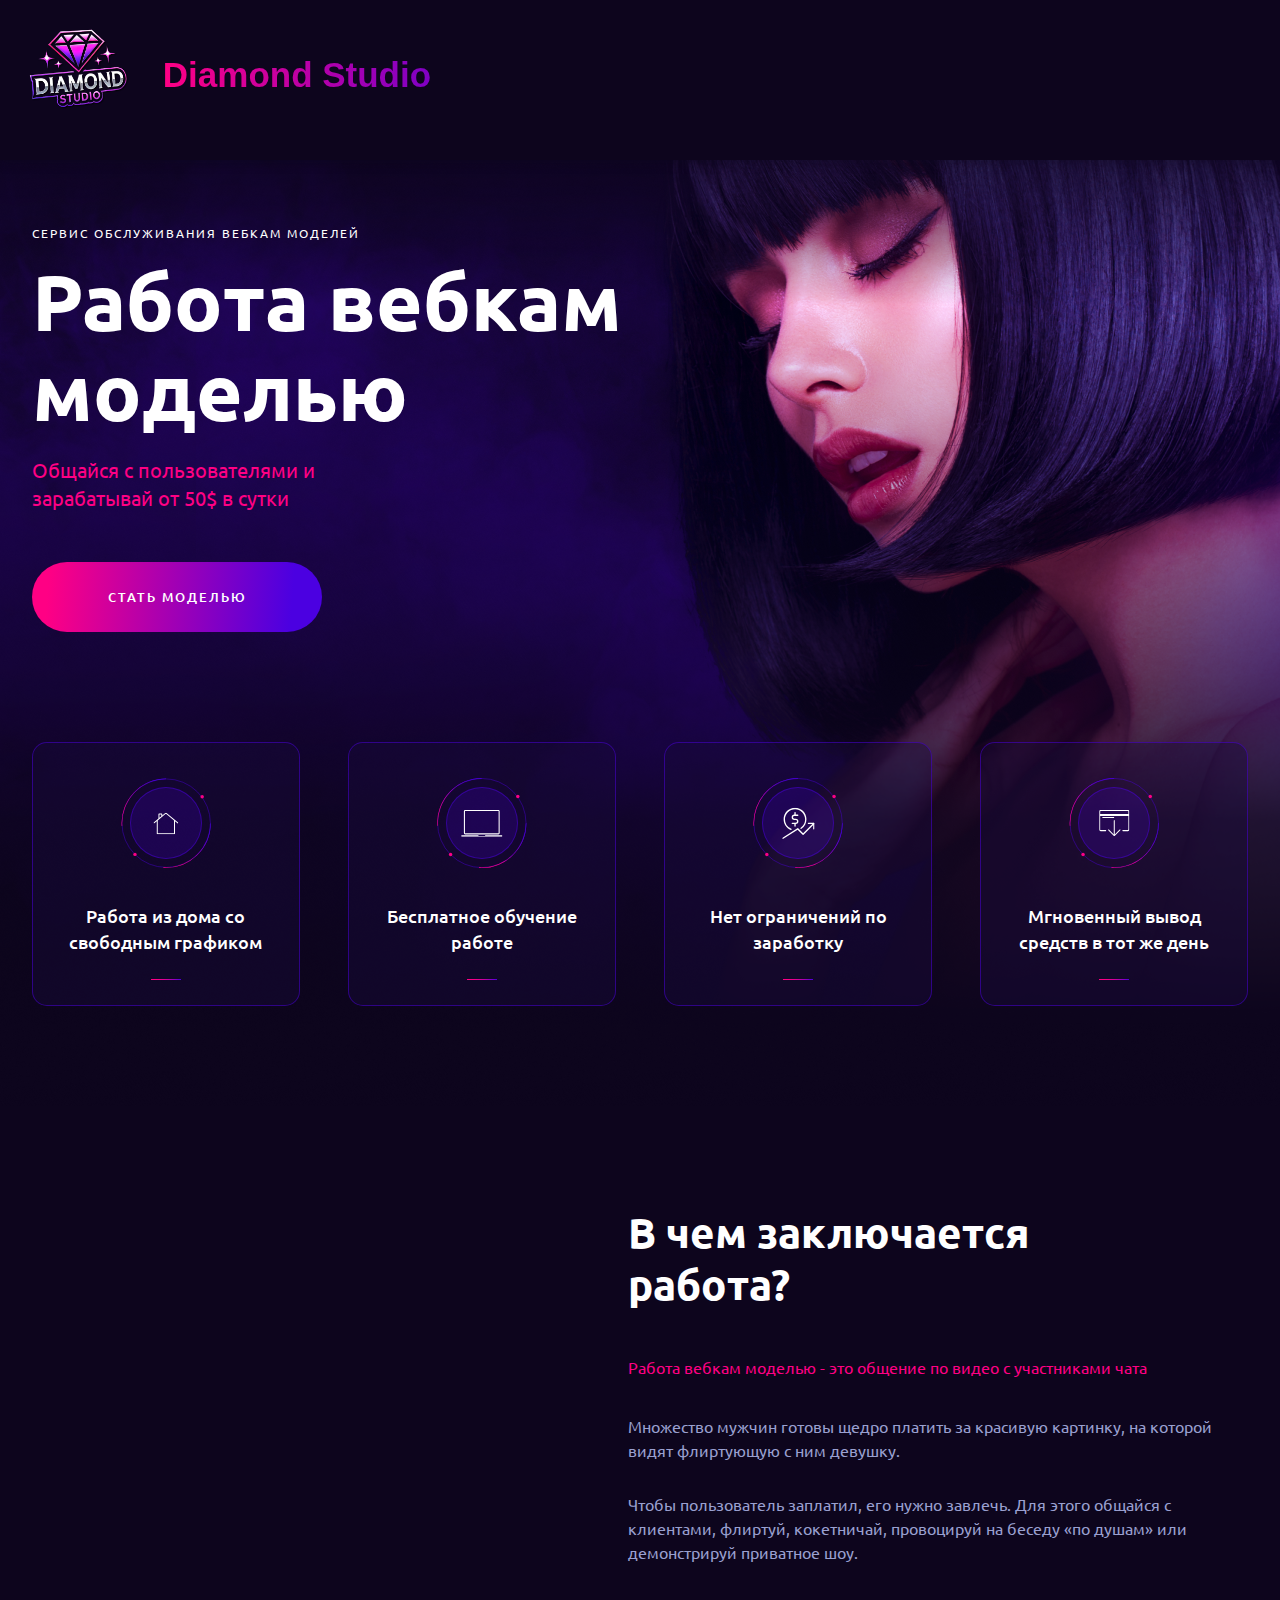
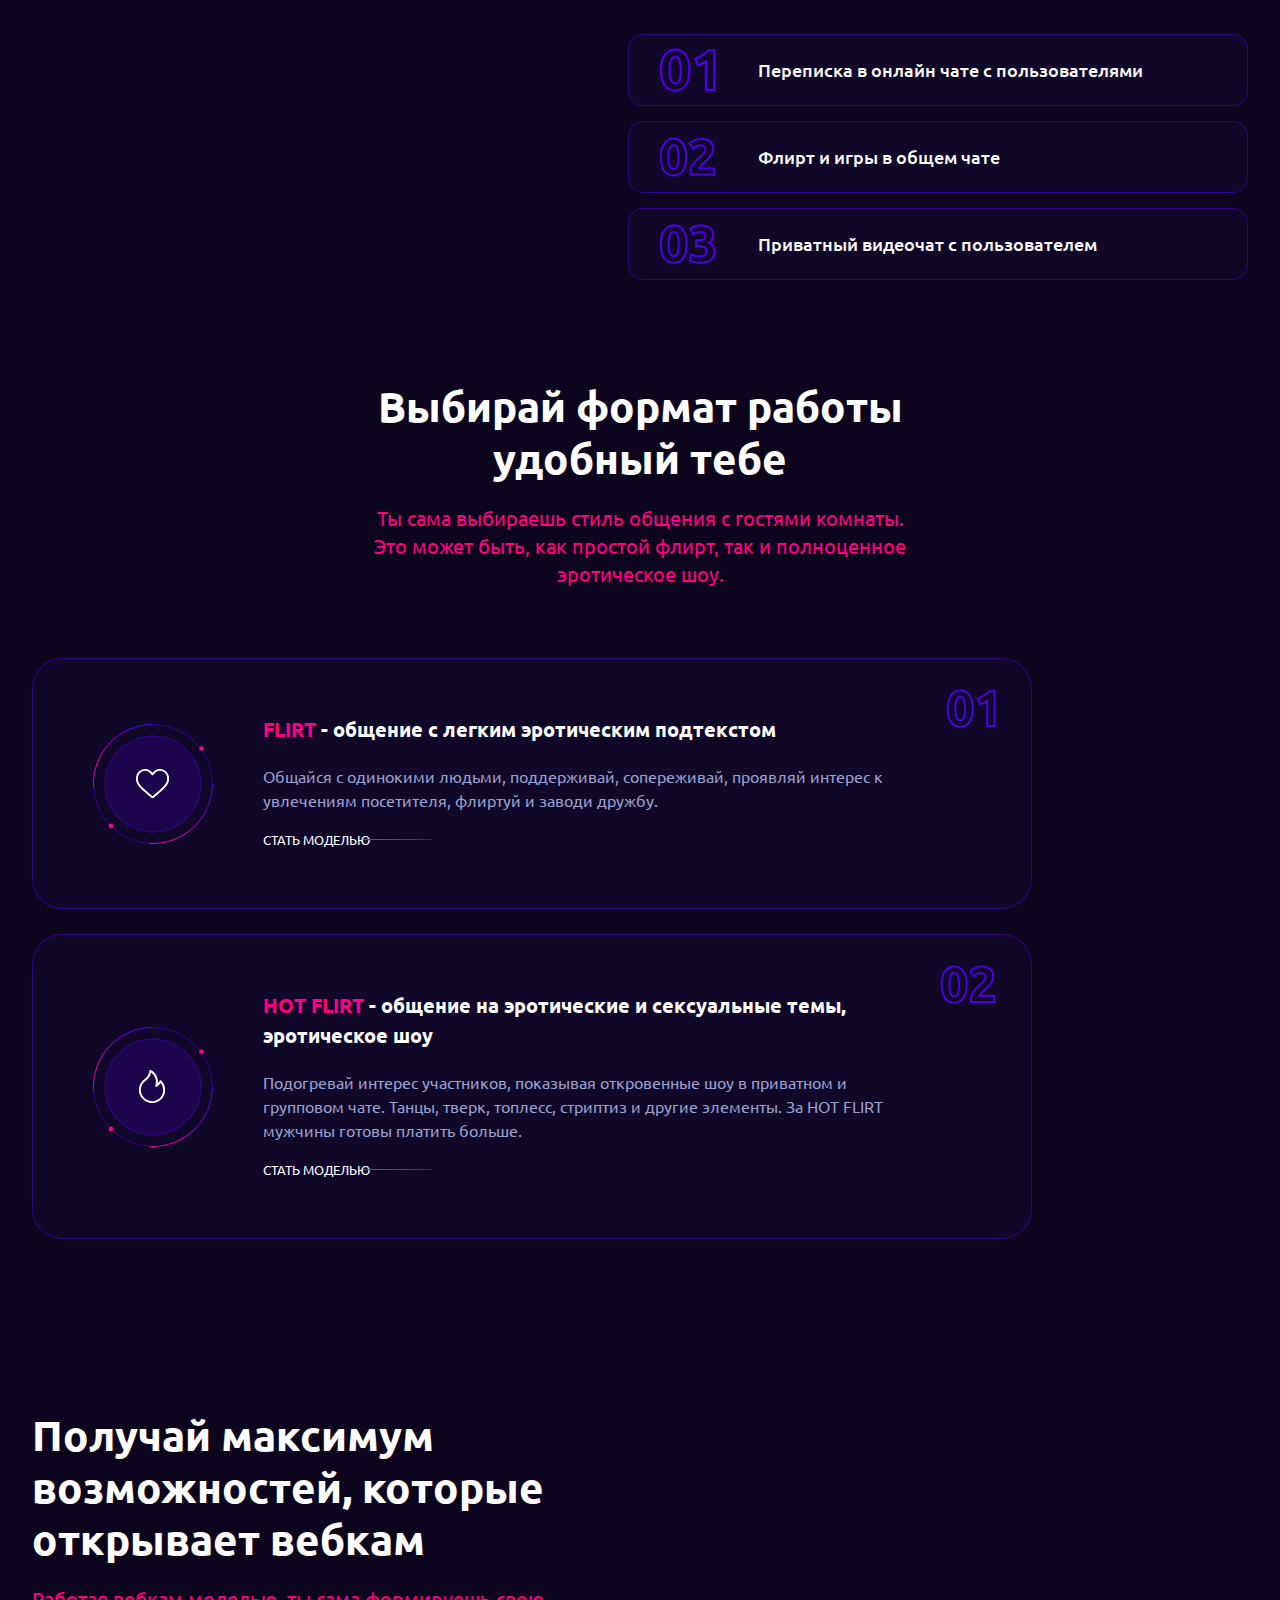
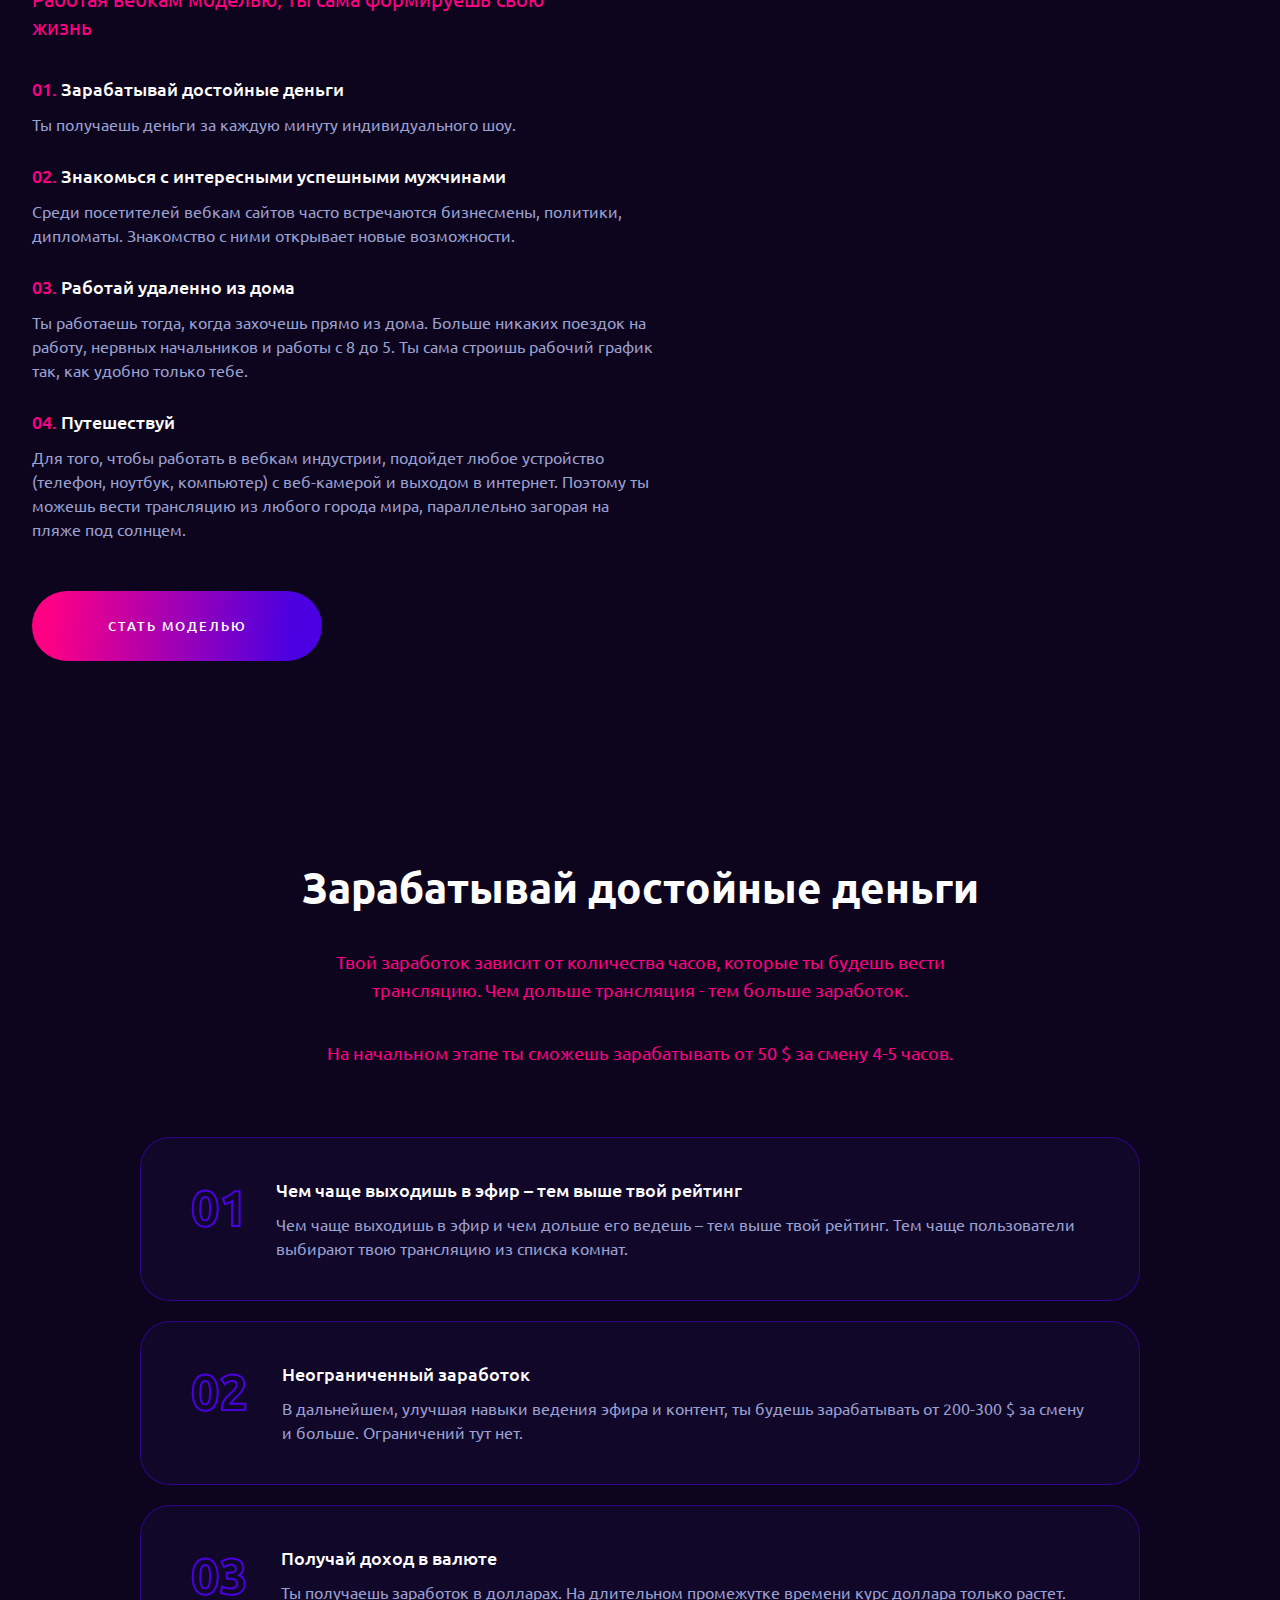
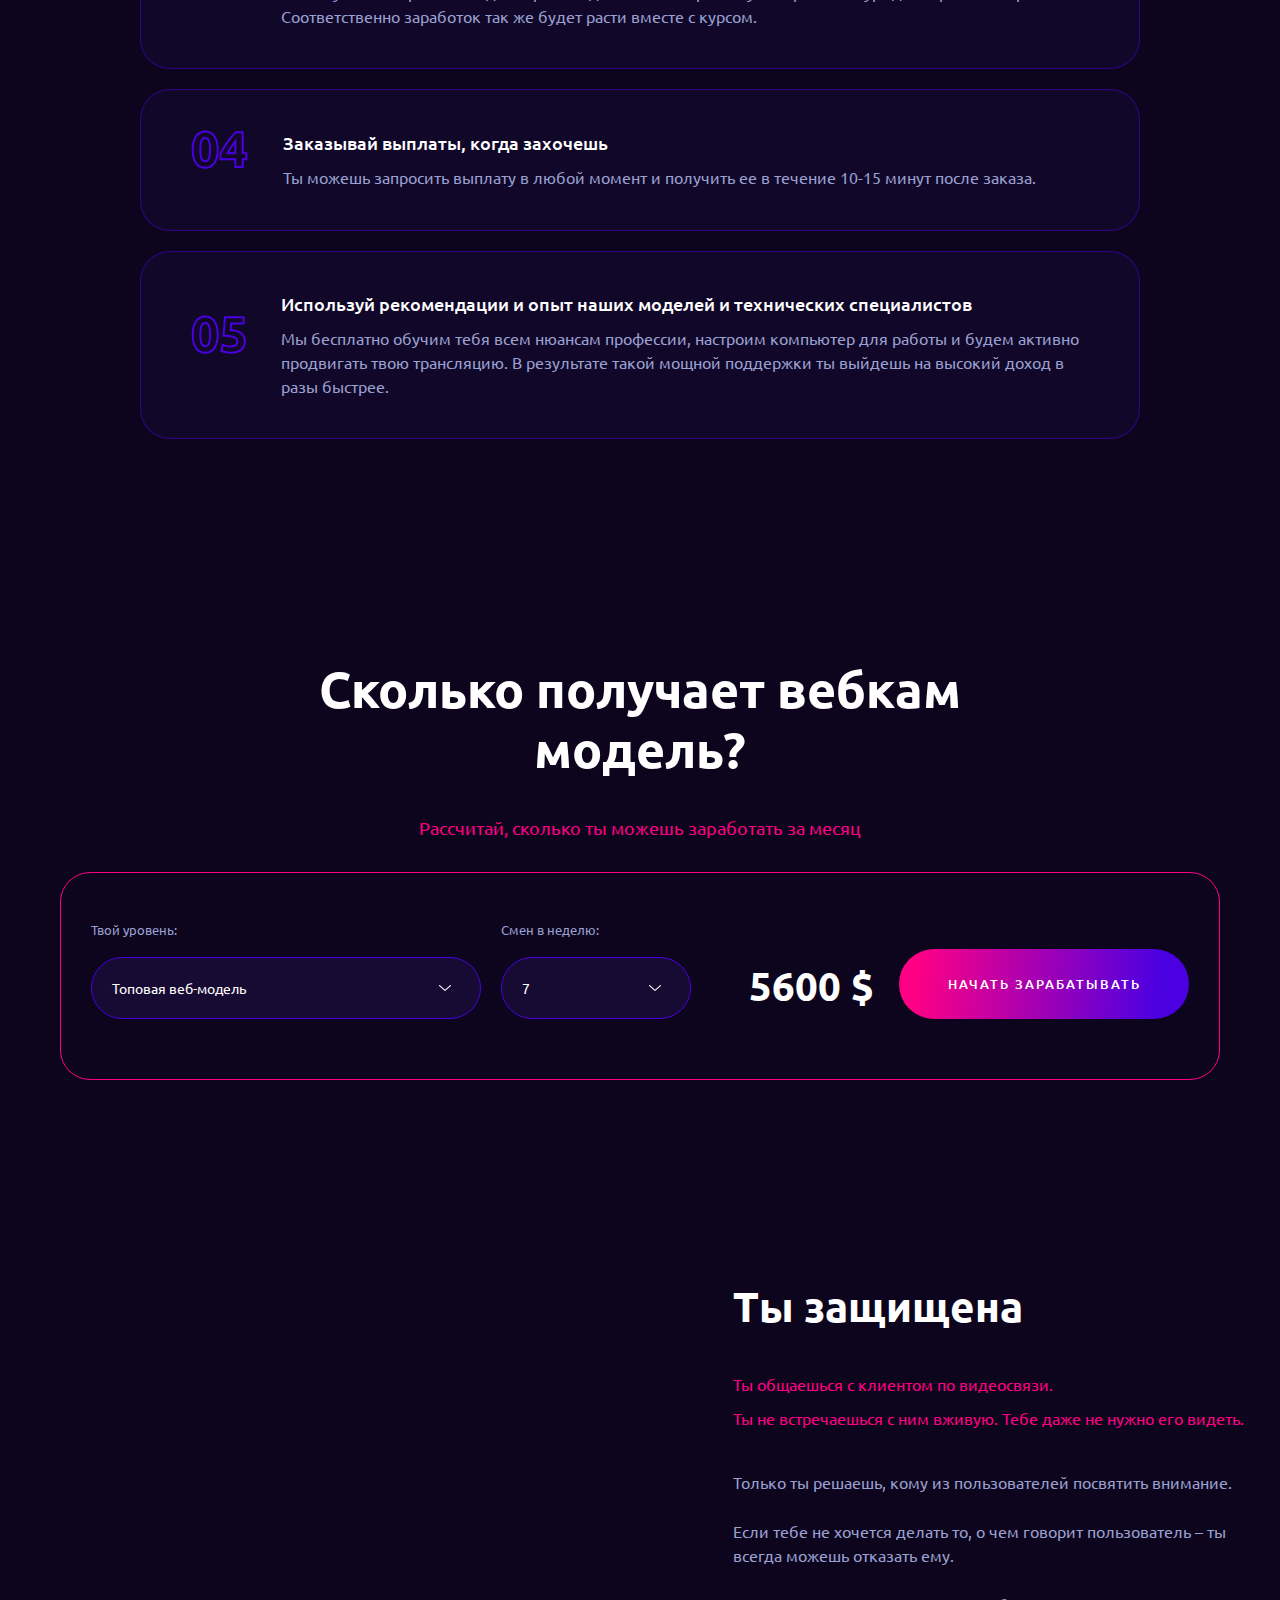
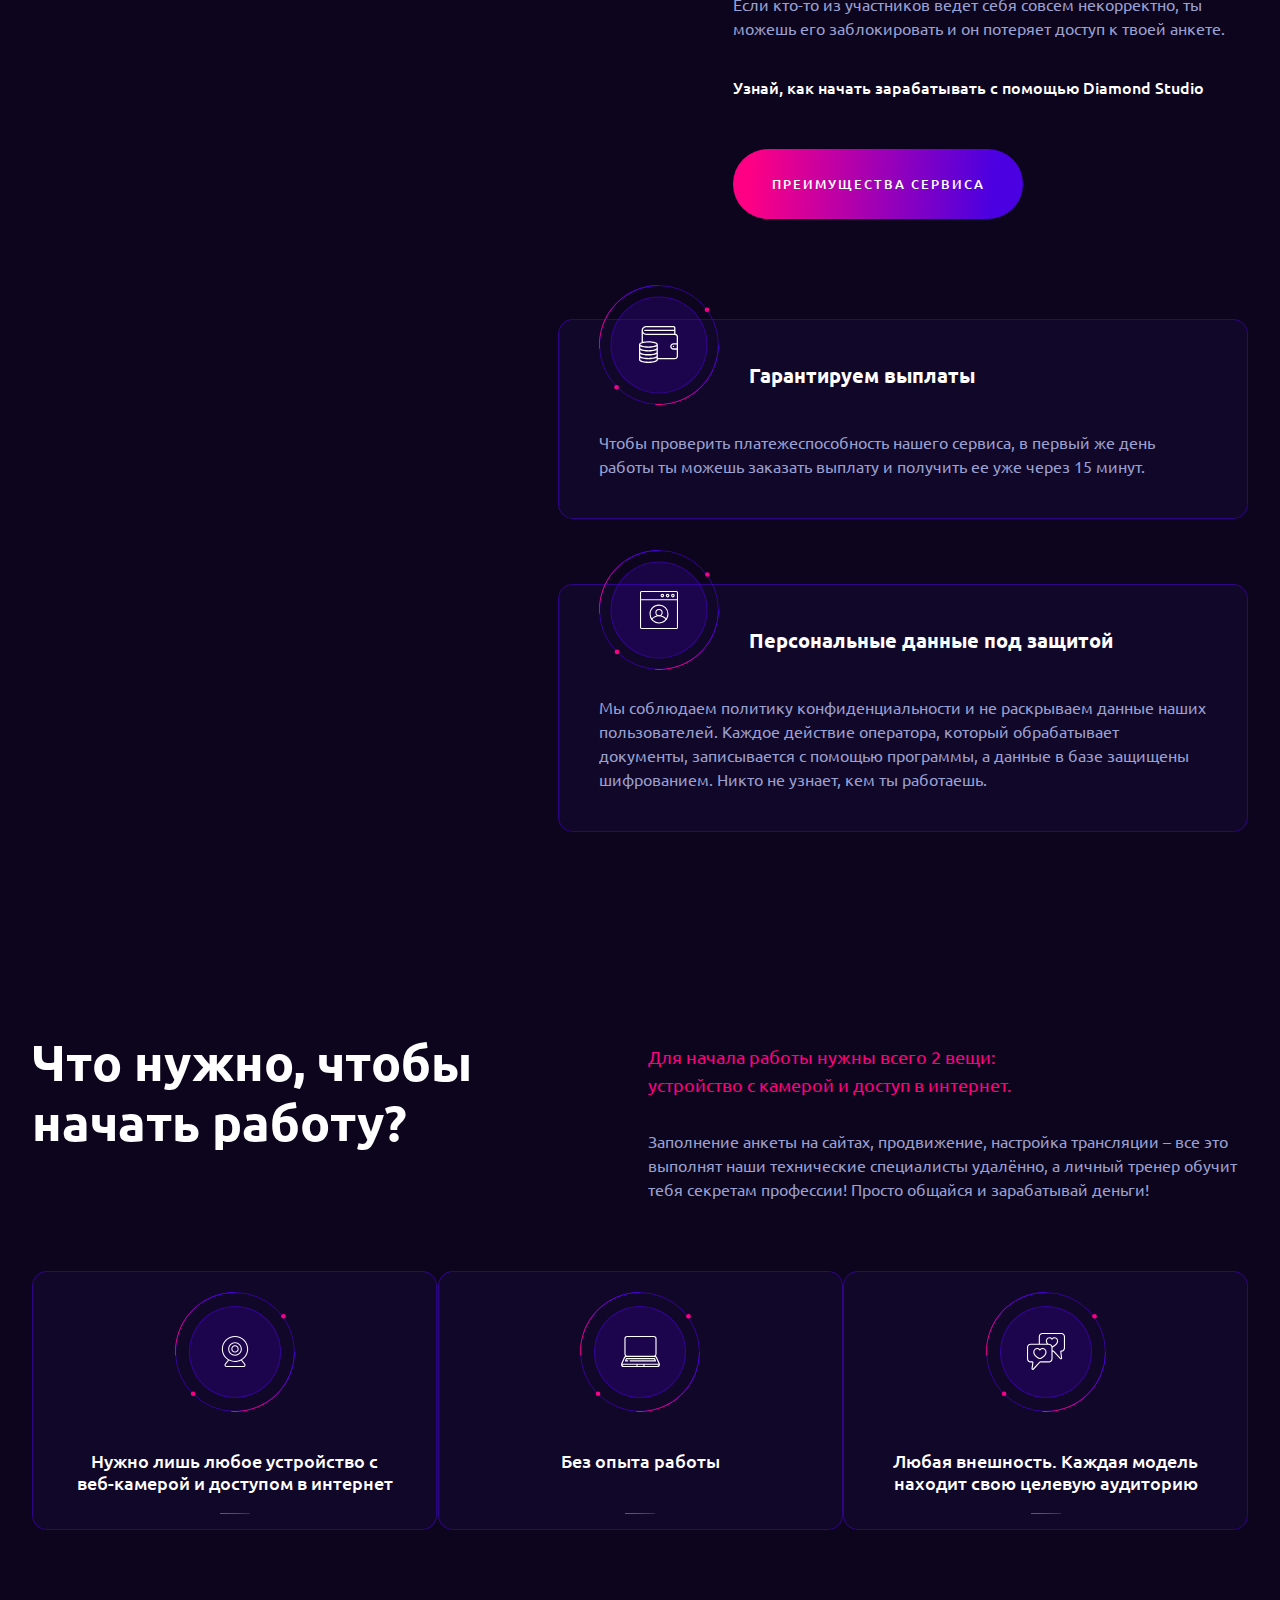
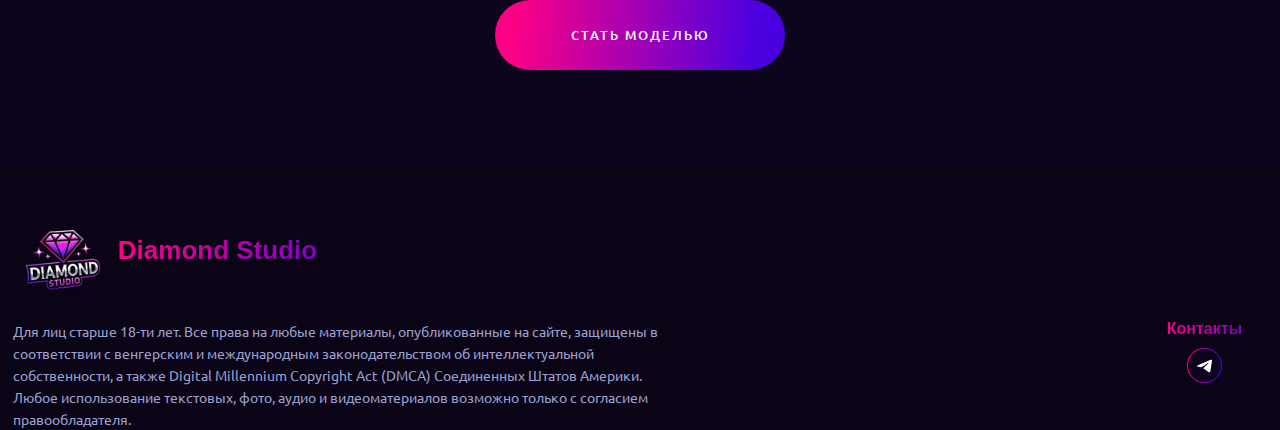
==== commit 88312ffb: "Add files via upload" ====
--- a/index.html
+++ b/index.html
@@ -1,11 +1,29 @@
-﻿<!DOCTYPE html><html lang="ru"><head><meta charset="UTF-8"><meta name="viewport" content="width=device-width,initial-scale=1"><meta http-equiv="X-UA-Compatible" content="ie=edge"><meta name="theme-color" content="#1b044d"><meta name="description" content="Работа вебкам моделью Grand Models - это высокий заработок на дому, ежедневные выплаты, обучение работе от опытных вебкам моделей, техническая поддержка 24/7! Начать работу вебкам моделью вместе с нами просто и комфортно!"><meta name="keywords" content="Работа вебкам моделью, Начать работу вебкам моделью, работа вебкам моделью на дому, стать вебкам моделью, онлайн вебкам студия, Помощь вебкам моделям, продвижение вебкам моделей, ежедневные выплаты для вебкам моделей, начинающая вебкам модель, вакансия вебкам модели, вакансия вебкам модели на дому"><meta name="yandex-verification" content="80edc696bc5b8130"><meta property="og:type" content="website"><meta property="og:title" content="Grand Models - Работа вебкам моделью на дому"><meta property="og:description" content=""><meta property="og:url" content="https://grandmodels.online/"><meta property="og:image" content="https://grandmodels.online/images/main/desktop@2x.png"><title>Grand Models - Работа вебкам моделью на дому</title><link rel="icon" href="images/icon.png"><link rel="preconnect" href="https://fonts.googleapis.com"><link rel="preconnect" href="https://fonts.gstatic.com" crossorigin=""><link href="css2?family=Ubuntu:wght@400;500;700&display=swap" rel="stylesheet"><link rel="stylesheet" href="css/index.css"><!-- Google Tag Manager --><script>(function(w,d,s,l,i){w[l]=w[l]||[];w[l].push({'gtm.start':
+﻿<!DOCTYPE html>
+
+<html lang="ru"><head><meta charset="utf-8"/><meta content="width=device-width,initial-scale=1" name="viewport"/><meta content="ie=edge" http-equiv="X-UA-Compatible"/><meta content="#1b044d" name="theme-color"/><meta content="Работа вебкам моделью Diamond Stuido - это высокий заработок на дому, ежедневные выплаты, обучение работе от опытных вебкам моделей, техническая поддержка 24/7! Начать работу вебкам моделью вместе с нами просто и комфортно!" name="description"/><meta content="Работа вебкам моделью, Начать работу вебкам моделью, работа вебкам моделью на дому, стать вебкам моделью, онлайн вебкам студия, Помощь вебкам моделям, продвижение вебкам моделей, ежедневные выплаты для вебкам моделей, начинающая вебкам модель, вакансия вебкам модели, вакансия вебкам модели на дому" name="keywords"/><meta content="80edc696bc5b8130" name="yandex-verification"/><meta content="website" property="og:type"/><meta content="Diamond Studio - Работа вебкам моделью на дому" property="og:title"/><meta content="" property="og:description"/><meta content="https://grandmodels.online/" property="og:url"/><meta content="https://grandmodels.online/images/main/desktop@2x.png" property="og:image"/><title>Diamond Studio - Работа вебкам моделью на дому</title><link href="images/icon.png" rel="icon"/><link href="https://fonts.googleapis.com" rel="preconnect"/><link crossorigin="" href="https://fonts.gstatic.com" rel="preconnect"/><link href="css2?family=Ubuntu:wght@400;500;700&amp;display=swap" rel="stylesheet"/><link href="css/index.css" rel="stylesheet"/><!-- Google Tag Manager --><script>(function(w,d,s,l,i){w[l]=w[l]||[];w[l].push({'gtm.start':
 new Date().getTime(),event:'gtm.js'});var f=d.getElementsByTagName(s)[0],
 j=d.createElement(s),dl=l!='dataLayer'?'&l='+l:'';j.async=true;j.src=
 'https://www.googletagmanager.com/gtm.js?id='+i+dl;f.parentNode.insertBefore(j,f);
-})(window,document,'script','dataLayer','GTM-T5WX2LW');</script><!-- End Google Tag Manager --></head><body><!-- Google Tag Manager (noscript) --><noscript><iframe src="https://www.googletagmanager.com/ns.html?id=GTM-T5WX2LW" height="0" width="0" style="display:none;visibility:hidden"></iframe></noscript><!-- End Google Tag Manager (noscript) --><div class="wrapper"><header class="header"><div class="header__content"><a href="index.htm" class="js-focusableLogo"><img class="header__logo" aria-label="site logo" alt="site logo" src="images/logo_ru.svg"> <svg class="header__logo logo-crystal" aria-label="site logo" xmlns="http://www.w3.org/2000/svg" viewbox="0 0 39 32"><defs><lineargradient id="id04856" gradientunits="userSpaceOnUse" x1="13.16" y1="9" x2="28.03" y2="3.53"><stop offset="0" stop-color="#FF0084"></stop><stop offset="0.13" stop-color="#EF008C"></stop><stop offset="0.39" stop-color="#C300A2"></stop><stop offset="0.75" stop-color="#7F00C5"></stop><stop offset="1" stop-color="#4A00E0"></stop></lineargradient><lineargradient id="id12171" gradientunits="userSpaceOnUse" x1="0.61" y1="26.89" x2="40.58" y2="3.8"><stop offset="0" stop-color="#4A00E0"></stop><stop offset="1" stop-color="#FF0084"></stop></lineargradient><lineargradient id="id21557" gradientunits="userSpaceOnUse" x1="2.21" y1="20.14" x2="38.98" y2="20.14"><stop offset="0" stop-color="#4A00E0"></stop><stop offset="1" stop-color="#FF0084"></stop></lineargradient><lineargradient id="id34989" gradientunits="userSpaceOnUse" x1="20.59" y1="1.51" x2="20.59" y2="11.01"><stop offset="0" stop-color="#FF0084"></stop><stop offset="1" stop-color="#4A00E0"></stop></lineargradient><lineargradient id="id42493" gradientunits="userSpaceOnUse" x1="0.02" y1="16" x2="32.82" y2="16"><stop offset="0" stop-color="#FF0084"></stop><stop offset="0.15" stop-color="#FB0086"></stop><stop offset="0.29" stop-color="#EE008C"></stop><stop offset="0.44" stop-color="#DA0097"></stop><stop offset="0.6" stop-color="#BD00A6"></stop><stop offset="0.75" stop-color="#9700B9"></stop><stop offset="0.91" stop-color="#6A00D0"></stop><stop offset="1" stop-color="#4A00E0"></stop></lineargradient></defs><polygon fill="url(#id04856)" opacity="0.7" points="13.91,11.01 27.29,11.01 20.62,1.52 13.91,11.01 "></polygon><path class="corners" fill="url(#id12171)" opacity="0.5" d="M10.43 1.51l3.47 9.5 -11.69 0 8.22 -9.5zm20.32 0l-3.47 9.5 11.69 0 -8.22 -9.5 0 0zm-10.21 27.67l6.75 -18.17 -13.38 0 6.63 18.17 0 0z"></path><path fill="url(#id21557)" opacity="0.7" d="M27.29 11.01l11.69 0 -18.37 18.26 6.67 -18.26 0 0zm-13.38 0l-11.69 0 18.35 18.26 -6.66 -18.26z"></path><path fill="url(#id34989)" opacity="0.3" d="M20.62 1.52l-6.71 9.49 -3.47 -9.5 10.18 0.01zm0 0l6.66 9.49 3.47 -9.5m-10.14 0.01l0 0 0 0z"></path><polygon fill="url(#id42493)" points="9.62,-0 0.02,11.08 21.06,32 29.33,9.5 13.37,9.5 14.47,12.52 24.99,12.52 19.83,26.52 4.16,10.93 11,3.02 31.71,3.02 32.82,-0 "></polygon></svg> </a><button class="header__menu js-openMenu" aria-label="menu icon"><span class="header__menu__line"></span> <span class="header__menu__line header__menu__line_2"></span> <span class="header__menu__line"></span></button><nav class="header__nav js-menu"><button class="header__close js-closeMenu js-updateFocusable" aria-label="Закрыть меню"><svg xmlns="https://www.w3.org/2000/svg" height="24px" viewbox="0 0 24 24" width="24px" fill="#FF0084"><path d="M0 0h24v24H0z" fill="none"></path><path d="M19 6.41L17.59 5 12 10.59 6.41 5 5 6.41 10.59 12 5 17.59 6.41 19 12 13.41 17.59 19 19 17.59 13.41 12z"></path></svg></button><ul><li class="header__item header__item_mobile active"><a class="header__link js-updateFocusable" href="index.htm">Главная</a></li><li class="header__item"><a class="header__link js-updateFocusable" href="/advantages">Преимущества</a></li><li class="header__item"><a class="header__link js-updateFocusable" href="/jobs_payment">Вакансии и оплата</a></li><li class="header__item"><a class="header__link js-updateFocusable" href="/info">Статьи</a></li><li class="header__item"><a class="header__link js-updateFocusable" href="/faq">Ответы на вопросы</a></li><li class="header__item lang"><img alt="Русский" src="images/lang_ru.svg"></li><li class="header__item"><button class="header__login js-btnToModal js-updateFocusable" data-type="login">войти</button></li></ul></nav></div></header><script>function langTemplate() {
-	return {"allNews":"Все новости","collapseNews":"Свернуть новости","collapseText":"Свернуть текст","completeRead":"Читать полностью","emailNotExist":"Такого email не существует.","feedbackSource":"Источник отзыва","incorrectData":"Email или пароль указан неверно.","more":"Подробнее","passwordMailError":"Отправка письма с паролем не удалась. Пожалуйста, повторите запрос позже.","passwordMailSent":"Мы отправили вам письмо с паролем на почту.","passwordsNotMatch":"Пароли не совпадают!","periodSeparator":"","resendError":"Не удалось отправить письмо","resendErrorMalformed":"Почтовый ящик не существует или отключен. Пожалуйста, используйте другой почтовый ящик.","resendErrorOverQuota":"Почтовый ящик переполнен. Пожалуйста, обеспечьте доступность входящих сообщений.","resendErrorUnavailable":"Данный почтовый провайдер не принимает сообщения от нас. Пожалуйста, используйте другой почтовый ящик.","serverNotAvailable":"Сервер недоступен, но мы над этим уже работаем.","sum":"%e $"};
-}
-const lang = 'ru';
+})(window,document,'script','dataLayer','GTM-T5WX2LW');</script><!-- End Google Tag Manager --></head><body><!-- Google Tag Manager (noscript) --><noscript><iframe height="0" src="https://www.googletagmanager.com/ns.html?id=GTM-T5WX2LW" style="display:none;visibility:hidden" width="0"></iframe></noscript><!-- End Google Tag Manager (noscript) --><div class="wrapper"><header class="header"><div class="header__content">
+	<div style="display: flex; align-items: center; gap: 20px; margin-top: -20px;">
+		<img src="images/logo_ru.svg" alt="Diamond Studio" style="max-width: 130px; height: auto;">
+		<span style="
+		  font-family: 'Ubuntu', sans-serif;
+		  font-size: 35px;
+		  font-weight: 800;
+		  background: linear-gradient(90deg, #FF0084, #7F00C5);
+		  -webkit-background-clip: text;
+		  -webkit-text-fill-color: transparent;
+		  text-decoration: none;
+		  display: inline-block;
+		">
+		  Diamond Studio
+		</span>
+	  </div>
+ <defs><lineargradient gradientunits="userSpaceOnUse" id="id04856" x1="13.16" x2="28.03" y1="9" y2="3.53"><stop offset="0" stop-color="#FF0084"></stop><stop offset="0.13" stop-color="#EF008C"></stop><stop offset="0.39" stop-color="#C300A2"></stop><stop offset="0.75" stop-color="#7F00C5"></stop><stop offset="1" stop-color="#4A00E0"></stop></lineargradient><lineargradient gradientunits="userSpaceOnUse" id="id12171" x1="0.61" x2="40.58" y1="26.89" y2="3.8"><stop offset="0" stop-color="#4A00E0"></stop><stop offset="1" stop-color="#FF0084"></stop></lineargradient><lineargradient gradientunits="userSpaceOnUse" id="id21557" x1="2.21" x2="38.98" y1="20.14" y2="20.14"><stop offset="0" stop-color="#4A00E0"></stop><stop offset="1" stop-color="#FF0084"></stop></lineargradient><lineargradient gradientunits="userSpaceOnUse" id="id34989" x1="20.59" x2="20.59" y1="1.51" y2="11.01"><stop offset="0" stop-color="#FF0084"></stop><stop offset="1" stop-color="#4A00E0"></stop></lineargradient><lineargradient gradientunits="userSpaceOnUse" id="id42493" x1="0.02" x2="32.82" y1="16" y2="16"><stop offset="0" stop-color="#FF0084"></stop><stop offset="0.15" stop-color="#FB0086"></stop><stop offset="0.29" stop-color="#EE008C"></stop><stop offset="0.44" stop-color="#DA0097"></stop><stop offset="0.6" stop-color="#BD00A6"></stop><stop offset="0.75" stop-color="#9700B9"></stop><stop offset="0.91" stop-color="#6A00D0"></stop><stop offset="1" stop-color="#4A00E0"></stop></lineargradient></defs><polygon fill="url(#id04856)" opacity="0.7" points="13.91,11.01 27.29,11.01 20.62,1.52 13.91,11.01 "></polygon><path class="corners" d="M10.43 1.51l3.47 9.5 -11.69 0 8.22 -9.5zm20.32 0l-3.47 9.5 11.69 0 -8.22 -9.5 0 0zm-10.21 27.67l6.75 -18.17 -13.38 0 6.63 18.17 0 0z" fill="url(#id12171)" opacity="0.5"></path><path d="M27.29 11.01l11.69 0 -18.37 18.26 6.67 -18.26 0 0zm-13.38 0l-11.69 0 18.35 18.26 -6.66 -18.26z" fill="url(#id21557)" opacity="0.7"></path><path d="M20.62 1.52l-6.71 9.49 -3.47 -9.5 10.18 0.01zm0 0l6.66 9.49 3.47 -9.5m-10.14 0.01l0 0 0 0z" fill="url(#id34989)" opacity="0.3"></path><polygon fill="url(#id42493)" points="9.62,-0 0.02,11.08 21.06,32 29.33,9.5 13.37,9.5 14.47,12.52 24.99,12.52 19.83,26.52 4.16,10.93 11,3.02 31.71,3.02 32.82,-0 "></polygon></svg> </a><button aria-label="menu icon" class="header__menu js-openMenu"><span class="header__menu__line"></span> <span class="header__menu__line header__menu__line_2"></span> <span class="header__menu__line"></span></button></div></header><script>function langTemplate() {
+	return {"allNews":"Все новости","collapseNews":"Свернуть новости","collapseText":"Свернуть текст","completeRead":"Читать полностью","emailNotExist":"Такого email не существует.","feedbackSource":"Источник отзыва","incorrectData":"Email или пароль указан неверно.","more":"Подробнее","passwordMailError":"Отправка письма с паролем не удалась. Пожалуйста, повторите запрос позже.","passwordMailSent":"Мы отправили вам письмо с паролем на почту.","passwordsNotMatch":"Пароли не совпадают!","periodSeparator":"","resendError":"Не удалось отправить письмо","resendErrorMalformed":"Почтовый ящик не существует или отключен. Пожалуйста, используйте другой почтовый ящик.","resendErrorOverQuota":"Почтовый ящик переполнен. Пожалуйста, обеспечьте доступность входящих сообщений.","resendErrorUnavailable":"Данный почтовый провайдер не принимает сообщения от нас. Пожалуйста, используйте другой почтовый ящик.","serverNotAvailable":"Сервер недоступен, но мы над этим уже работаем.","sum":"%e $"};
+}
+const lang = 'ru';
 
 function langMenu() {
 	const selectedLang = 'ru';
@@ -46,15 +64,18 @@
 	langMenuEl.style.display = 'block';
 	setTimeout(function(el) { el.style.opacity = 1 }, 10, langMenuEl);
 }
-document.querySelector('.lang').addEventListener('mouseover', langMenu);</script><div class="header__overlay js-headerOverlay"></div><main><section class="main"><div class="backgrounds backgrounds__main"></div><div class="content"><p class="main__first-text">Сервис обслуживания вебкам моделей</p><div class="wrapper__section-titles"><h1 class="section__title large">Работа вебкам моделью</h1><p class="section__title-text middle">Общайся с пользователями и зарабатывай от 50$ в сутки</p></div><button class="button js-btnToModal" data-type="sign-up" data-text="Зарегистрироваться">Зарегистрироваться</button><ul class="section-4-cards"><li class="section-4-cards__item"><div class="section-4-cards__icon"><img class="section-4-cards__image" src="images/icons/icon-home.svg" alt="home icon"></div><p class="section-4-cards__text">Работа из дома со свободным графиком</p></li><li class="section-4-cards__item"><div class="section-4-cards__icon"><img class="section-4-cards__image" src="images/icons/icon-laptop.svg" alt="computer icon"></div><p class="section-4-cards__text">Бесплатное обучение работе</p></li><li class="section-4-cards__item"><div class="section-4-cards__icon"><img class="section-4-cards__image" src="images/icons/icon-cash-up.svg" alt="cash icon"></div><p class="section-4-cards__text">Нет ограничений по заработку</p></li><li class="section-4-cards__item"><div class="section-4-cards__icon"><img class="section-4-cards__image" src="images/icons/icon-card.svg" alt="card icon"></div><p class="section-4-cards__text">Мгновенный вывод средств в тот же день</p></li></ul></div><div class="lines"><div class="lines__vertical lines__vertical_left"><div class="lines__stroke"></div><div class="lines__stroke lines__stroke_mobile"></div></div><div class="lines__vertical lines__vertical_right"><div class="lines__stroke lines__stroke_mobile"></div><div class="lines__stroke"></div></div><div class="lines__desktop"><div class="lines__desktop__line"></div><div class="lines__desktop__line"></div><div class="lines__desktop__line"></div></div></div></section><section class="what-job"><div class="backgrounds backgrounds__what-job"></div><div class="content"><div class="what-job__content"><div><div class="wrapper__section-titles"><h2 class="section__title">В чем заключается работа?</h2><p class="section__title-text">Работа вебкам моделью - это общение по видео с участниками чата</p></div><p class="text what-job__desc">Множество мужчин готовы щедро платить за красивую картинку, на которой видят флиртующую с ним девушку.</p><p class="text what-job__desc">Чтобы пользователь заплатил, его нужно завлечь. Для этого общайся с клиентами, флиртуй, кокетничай, провоцируй на беседу «по душам» или демонстрируй приватное шоу.</p></div><ul class="number-text-list"><li class="number-text-list__item"><div class="number-text-list__icon"><svg width="50" height="39" viewbox="0 0 50 39" fill="none" xmlns="https://www.w3.org/2000/svg"><path d="M23.35 33.05L22.5357 32.4696L22.5345 32.4713L23.35 33.05ZM5 33.05L4.18153 33.6247L4.18863 33.6345L5 33.05ZM2.55 11.9L1.58415 11.6405L1.58071 11.6541L2.55 11.9ZM5.1 6.25L5.91254 6.83291L5.1 6.25ZM9.05 2.75L8.58743 1.86341L8.58743 1.86341L9.05 2.75ZM23.35 6.25L22.5315 6.82467L22.5386 6.83453L23.35 6.25ZM18.85 14.9L17.8567 15.0155L17.857 15.0182L18.85 14.9ZM18.05 11.2L18.9924 10.8656L18.05 11.2ZM16.55 8.8L15.8832 9.54524L15.8832 9.54524L16.55 8.8ZM11.85 8.8L11.1832 8.05476L11.1732 8.06374L11.1634 8.07298L11.85 8.8ZM10.35 11.2L9.41743 10.839L9.41231 10.8522L9.40757 10.8656L10.35 11.2ZM9.55 14.9L10.543 15.0182L10.5433 15.0155L9.55 14.9ZM9.55 24.35L10.5433 24.2345L9.55 24.35ZM10.35 28.05L9.40757 28.3844L9.41231 28.3978L9.41743 28.411L10.35 28.05ZM11.85 30.45L11.1634 31.177L11.1732 31.1863L11.1832 31.1952L11.85 30.45ZM16.55 30.45L17.2168 31.1952L16.55 30.45ZM18.05 28.05L18.9924 28.3844L18.05 28.05ZM18.85 24.35L17.8567 24.2345L18.85 24.35ZM25.7 19.6C25.7 25.3263 24.6005 29.5727 22.5357 32.4696L24.1643 33.6304C26.5662 30.2607 27.7 25.5404 27.7 19.6H25.7ZM22.5345 32.4713C20.5277 35.299 17.786 36.7 14.2 36.7V38.7C18.414 38.7 21.7723 37.001 24.1655 33.6287L22.5345 32.4713ZM14.2 36.7C10.6136 36.7 7.85218 35.2982 5.81137 32.4655L4.18863 33.6345C6.61449 37.0018 9.9864 38.7 14.2 38.7V36.7ZM5.81841 32.4754C3.78372 29.5775 2.7 25.3286 2.7 19.6H0.7C0.7 25.538 1.81628 30.2559 4.18159 33.6246L5.81841 32.4754ZM2.7 19.6C2.7 16.7626 2.97747 14.2813 3.51929 12.1459L1.58071 11.6541C0.989196 13.9853 0.7 16.6374 0.7 19.6H2.7ZM3.51575 12.1595C4.09136 10.0169 4.89646 8.24926 5.91254 6.83291L4.28746 5.66709C3.10354 7.31741 2.20865 9.31639 1.58425 11.6405L3.51575 12.1595ZM5.91254 6.83291C6.92974 5.41499 8.13039 4.35772 9.51257 3.63658L8.58743 1.86341C6.90294 2.74228 5.47026 4.01834 4.28746 5.66709L5.91254 6.83291ZM9.51257 3.63658C10.8894 2.91823 12.4449 2.55 14.2 2.55V0.549997C12.1551 0.549997 10.2773 0.981763 8.58743 1.86341L9.51257 3.63658ZM14.2 2.55C17.7814 2.55 20.5229 3.96382 22.5316 6.82463L24.1684 5.67537C21.7771 2.26951 18.4186 0.549997 14.2 0.549997V2.55ZM22.5386 6.83453C24.6006 9.69674 25.7 13.9075 25.7 19.6H27.7C27.7 13.6925 26.566 9.00326 24.1614 5.66546L22.5386 6.83453ZM20.1 19.6C20.1 17.8357 20.0152 16.2287 19.843 14.7818L17.857 15.0182C18.0181 16.3713 18.1 17.8976 18.1 19.6H20.1ZM19.8433 14.7845C19.6705 13.2985 19.3907 11.9879 18.9924 10.8656L17.1076 11.5344C17.4427 12.4787 17.6962 13.6348 17.8567 15.0155L19.8433 14.7845ZM18.9924 10.8656C18.5856 9.71897 18.006 8.76091 17.2168 8.05476L15.8832 9.54524C16.3606 9.97242 16.7811 10.6144 17.1076 11.5344L18.9924 10.8656ZM17.2168 8.05476C16.3815 7.30741 15.3532 6.95 14.2 6.95V8.95C14.9134 8.95 15.4518 9.15925 15.8832 9.54524L17.2168 8.05476ZM14.2 6.95C13.0468 6.95 12.0185 7.30741 11.1832 8.05476L12.5168 9.54524C12.9482 9.15925 13.4866 8.95 14.2 8.95V6.95ZM11.1634 8.07298C10.4247 8.77058 9.85366 9.71209 9.41743 10.839L11.2826 11.561C11.6463 10.6212 12.0753 9.96275 12.5366 9.52701L11.1634 8.07298ZM9.40757 10.8656C9.00932 11.9879 8.72949 13.2985 8.55669 14.7845L10.5433 15.0155C10.7038 13.6348 10.9573 12.4787 11.2924 11.5344L9.40757 10.8656ZM8.55701 14.7818C8.38476 16.2287 8.3 17.8357 8.3 19.6H10.3C10.3 17.8976 10.3819 16.3713 10.543 15.0182L8.55701 14.7818ZM8.3 19.6C8.3 21.3645 8.38479 22.9871 8.55669 24.4655L10.5433 24.2345C10.3819 22.8462 10.3 21.3021 10.3 19.6H8.3ZM8.55669 24.4655C8.72949 25.9515 9.00932 27.2621 9.40757 28.3844L11.2924 27.7156C10.9573 26.7713 10.7038 25.6152 10.5433 24.2345L8.55669 24.4655ZM9.41743 28.411C9.85366 29.5379 10.4247 30.4794 11.1634 31.177L12.5366 29.723C12.0753 29.2873 11.6463 28.6288 11.2826 27.689L9.41743 28.411ZM11.1832 31.1952C12.0185 31.9426 13.0468 32.3 14.2 32.3V30.3C13.4866 30.3 12.9482 30.0907 12.5168 29.7048L11.1832 31.1952ZM14.2 32.3C15.3532 32.3 16.3815 31.9426 17.2168 31.1952L15.8832 29.7048C15.4518 30.0907 14.9134 30.3 14.2 30.3V32.3ZM17.2168 31.1952C18.006 30.4891 18.5856 29.531 18.9924 28.3844L17.1076 27.7156C16.7811 28.6356 16.3606 29.2776 15.8832 29.7048L17.2168 31.1952ZM18.9924 28.3844C19.3907 27.2621 19.6705 25.9515 19.8433 24.4655L17.8567 24.2345C17.6962 25.6152 17.4427 26.7713 17.1076 27.7156L18.9924 28.3844ZM19.8433 24.4655C20.0152 22.9871 20.1 21.3645 20.1 19.6H18.1C18.1 21.3021 18.0181 22.8462 17.8567 24.2345L19.8433 24.4655ZM31.918 9.55L31.5356 8.62598L30.6293 9.00101L30.9867 9.9144L31.918 9.55ZM34.918 8.2L35.3536 9.10023L35.3652 9.09443L34.918 8.2ZM38.018 6.5L38.5325 7.35749L38.5428 7.35128L38.553 7.34482L38.018 6.5ZM40.868 4.55L41.4632 5.35357L41.468 5.35L40.868 4.55ZM43.368 2.35V1.35H42.9407L42.6453 1.65878L43.368 2.35ZM48.568 2.35H49.568V1.35H48.568V2.35ZM48.568 37V38H49.568V37H48.568ZM41.118 37H40.118V38H41.118V37ZM41.118 12.05H42.118V10.1815L40.5633 11.2179L41.118 12.05ZM37.768 13.9L38.1649 14.8179L38.1752 14.8134L38.1855 14.8087L37.768 13.9ZM34.168 15.3L33.2367 15.6644L33.5859 16.5567L34.4923 16.2459L34.168 15.3ZM32.3003 10.474C33.2866 10.0659 34.3044 9.60782 35.3535 9.10016L34.4824 7.29984C33.4649 7.79218 32.4827 8.23409 31.5356 8.62598L32.3003 10.474ZM35.3652 9.09443C36.4542 8.54991 37.51 7.97095 38.5325 7.35749L37.5035 5.64251C36.5259 6.22905 35.515 6.78343 34.4708 7.30557L35.3652 9.09443ZM38.553 7.34482C39.5724 6.6992 40.5426 6.03549 41.4632 5.35355L40.2727 3.74644C39.3934 4.39784 38.4635 5.03413 37.4829 5.65518L38.553 7.34482ZM41.468 5.35C42.4408 4.62037 43.3159 3.85113 44.0906 3.04122L42.6453 1.65878C41.9534 2.3822 41.1618 3.07963 40.268 3.75L41.468 5.35ZM43.368 3.35H48.568V1.35H43.368V3.35ZM47.568 2.35V37H49.568V2.35H47.568ZM48.568 36H41.118V38H48.568V36ZM42.118 37V12.05H40.118V37H42.118ZM40.5633 11.2179C39.6121 11.8521 38.5421 12.4438 37.3505 12.9913L38.1855 14.8087C39.4605 14.2229 40.6239 13.5813 41.6727 12.882L40.5633 11.2179ZM37.3711 12.9821C36.1595 13.5061 34.9837 13.9632 33.8436 14.3541L34.4923 16.2459C35.6856 15.8368 36.9098 15.3606 38.1649 14.8179L37.3711 12.9821ZM35.0992 14.9356L32.8492 9.1856L30.9867 9.9144L33.2367 15.6644L35.0992 14.9356Z" fill="#4B00E1"></path></svg></div><p class="number-text-list__text">Переписка в онлайн чате с пользователями</p></li><li class="number-text-list__item"><div class="number-text-list__icon"><svg width="56" height="39" viewbox="0 0 56 39" fill="none" xmlns="https://www.w3.org/2000/svg"><path d="M23.35 33.05L22.5357 32.4696L22.5345 32.4713L23.35 33.05ZM5 33.05L4.18153 33.6247L4.18863 33.6345L5 33.05ZM2.55 11.9L1.58415 11.6405L1.58071 11.6541L2.55 11.9ZM5.1 6.25L5.91254 6.83291L5.1 6.25ZM9.05 2.75L8.58743 1.86341L8.58743 1.86341L9.05 2.75ZM23.35 6.25L22.5315 6.82467L22.5386 6.83453L23.35 6.25ZM18.85 14.9L17.8567 15.0155L17.857 15.0182L18.85 14.9ZM18.05 11.2L18.9924 10.8656L18.05 11.2ZM16.55 8.8L15.8832 9.54524L15.8832 9.54524L16.55 8.8ZM11.85 8.8L11.1832 8.05476L11.1732 8.06374L11.1634 8.07298L11.85 8.8ZM10.35 11.2L9.41743 10.839L9.41231 10.8522L9.40757 10.8656L10.35 11.2ZM9.55 14.9L10.543 15.0182L10.5433 15.0155L9.55 14.9ZM9.55 24.35L10.5433 24.2345L9.55 24.35ZM10.35 28.05L9.40757 28.3844L9.41231 28.3978L9.41743 28.411L10.35 28.05ZM11.85 30.45L11.1634 31.177L11.1732 31.1863L11.1832 31.1952L11.85 30.45ZM16.55 30.45L17.2168 31.1952L16.55 30.45ZM18.05 28.05L18.9924 28.3844L18.05 28.05ZM18.85 24.35L17.8567 24.2345L18.85 24.35ZM25.7 19.6C25.7 25.3263 24.6005 29.5727 22.5357 32.4696L24.1643 33.6304C26.5662 30.2607 27.7 25.5404 27.7 19.6H25.7ZM22.5345 32.4713C20.5277 35.299 17.786 36.7 14.2 36.7V38.7C18.414 38.7 21.7723 37.001 24.1655 33.6287L22.5345 32.4713ZM14.2 36.7C10.6136 36.7 7.85218 35.2982 5.81137 32.4655L4.18863 33.6345C6.61449 37.0018 9.9864 38.7 14.2 38.7V36.7ZM5.81841 32.4754C3.78372 29.5775 2.7 25.3286 2.7 19.6H0.7C0.7 25.538 1.81628 30.2559 4.18159 33.6246L5.81841 32.4754ZM2.7 19.6C2.7 16.7626 2.97747 14.2813 3.51929 12.1459L1.58071 11.6541C0.989196 13.9853 0.7 16.6374 0.7 19.6H2.7ZM3.51575 12.1595C4.09136 10.0169 4.89646 8.24926 5.91254 6.83291L4.28746 5.66709C3.10354 7.31741 2.20865 9.31639 1.58425 11.6405L3.51575 12.1595ZM5.91254 6.83291C6.92974 5.41499 8.13039 4.35772 9.51257 3.63658L8.58743 1.86341C6.90294 2.74228 5.47026 4.01834 4.28746 5.66709L5.91254 6.83291ZM9.51257 3.63658C10.8894 2.91823 12.4449 2.55 14.2 2.55V0.549997C12.1551 0.549997 10.2773 0.981763 8.58743 1.86341L9.51257 3.63658ZM14.2 2.55C17.7814 2.55 20.5229 3.96382 22.5316 6.82463L24.1684 5.67537C21.7771 2.26951 18.4186 0.549997 14.2 0.549997V2.55ZM22.5386 6.83453C24.6006 9.69674 25.7 13.9075 25.7 19.6H27.7C27.7 13.6925 26.566 9.00326 24.1614 5.66546L22.5386 6.83453ZM20.1 19.6C20.1 17.8357 20.0152 16.2287 19.843 14.7818L17.857 15.0182C18.0181 16.3713 18.1 17.8976 18.1 19.6H20.1ZM19.8433 14.7845C19.6705 13.2985 19.3907 11.9879 18.9924 10.8656L17.1076 11.5344C17.4427 12.4787 17.6962 13.6348 17.8567 15.0155L19.8433 14.7845ZM18.9924 10.8656C18.5856 9.71897 18.006 8.76091 17.2168 8.05476L15.8832 9.54524C16.3606 9.97242 16.7811 10.6144 17.1076 11.5344L18.9924 10.8656ZM17.2168 8.05476C16.3815 7.30741 15.3532 6.95 14.2 6.95V8.95C14.9134 8.95 15.4518 9.15925 15.8832 9.54524L17.2168 8.05476ZM14.2 6.95C13.0468 6.95 12.0185 7.30741 11.1832 8.05476L12.5168 9.54524C12.9482 9.15925 13.4866 8.95 14.2 8.95V6.95ZM11.1634 8.07298C10.4247 8.77058 9.85366 9.71209 9.41743 10.839L11.2826 11.561C11.6463 10.6212 12.0753 9.96275 12.5366 9.52701L11.1634 8.07298ZM9.40757 10.8656C9.00932 11.9879 8.72949 13.2985 8.55669 14.7845L10.5433 15.0155C10.7038 13.6348 10.9573 12.4787 11.2924 11.5344L9.40757 10.8656ZM8.55701 14.7818C8.38476 16.2287 8.3 17.8357 8.3 19.6H10.3C10.3 17.8976 10.3819 16.3713 10.543 15.0182L8.55701 14.7818ZM8.3 19.6C8.3 21.3645 8.38479 22.9871 8.55669 24.4655L10.5433 24.2345C10.3819 22.8462 10.3 21.3021 10.3 19.6H8.3ZM8.55669 24.4655C8.72949 25.9515 9.00932 27.2621 9.40757 28.3844L11.2924 27.7156C10.9573 26.7713 10.7038 25.6152 10.5433 24.2345L8.55669 24.4655ZM9.41743 28.411C9.85366 29.5379 10.4247 30.4794 11.1634 31.177L12.5366 29.723C12.0753 29.2873 11.6463 28.6288 11.2826 27.689L9.41743 28.411ZM11.1832 31.1952C12.0185 31.9426 13.0468 32.3 14.2 32.3V30.3C13.4866 30.3 12.9482 30.0907 12.5168 29.7048L11.1832 31.1952ZM14.2 32.3C15.3532 32.3 16.3815 31.9426 17.2168 31.1952L15.8832 29.7048C15.4518 30.0907 14.9134 30.3 14.2 30.3V32.3ZM17.2168 31.1952C18.006 30.4891 18.5856 29.531 18.9924 28.3844L17.1076 27.7156C16.7811 28.6356 16.3606 29.2776 15.8832 29.7048L17.2168 31.1952ZM18.9924 28.3844C19.3907 27.2621 19.6705 25.9515 19.8433 24.4655L17.8567 24.2345C17.6962 25.6152 17.4427 26.7713 17.1076 27.7156L18.9924 28.3844ZM19.8433 24.4655C20.0152 22.9871 20.1 21.3645 20.1 19.6H18.1C18.1 21.3021 18.0181 22.8462 17.8567 24.2345L19.8433 24.4655ZM52.468 15.1L53.3871 15.4939V15.4939L52.468 15.1ZM50.518 18.5L51.318 19.1L51.3224 19.0941L51.3267 19.0882L50.518 18.5ZM47.818 21.6L47.1109 20.8929L47.818 21.6ZM44.868 24.45L44.1866 23.7181L44.1857 23.7189L44.868 24.45ZM43.218 26.05L42.5109 25.3429L43.218 26.05ZM41.568 27.8L40.8206 27.1356L41.568 27.8ZM40.118 29.5L39.3418 28.8694L39.3371 28.8753L40.118 29.5ZM39.368 30.75L38.4101 30.4627L38.0239 31.75H39.368V30.75ZM54.268 30.75H55.268V29.75H54.268V30.75ZM54.268 37V38H55.268V37H54.268ZM31.168 37L30.1841 37.1789L30.3334 38H31.168V37ZM31.818 30L30.8895 29.6286L30.8855 29.6387L30.8816 29.6489L31.818 30ZM33.868 26.3L34.6737 26.8924L34.6817 26.8812L33.868 26.3ZM36.668 23.05L35.984 22.3205L35.9782 22.3259L35.9725 22.3314L36.668 23.05ZM39.818 20.05L39.1261 19.328L39.1225 19.3314L39.818 20.05ZM42.068 17.9L42.7576 18.6241L42.7665 18.6157L42.7751 18.6071L42.068 17.9ZM43.918 15.9L44.6829 16.5441L44.691 16.5345L44.6988 16.5247L43.918 15.9ZM45.168 13.95L46.0717 14.3781L46.0759 14.3693L46.0799 14.3604L45.168 13.95ZM44.368 8.85L44.9523 8.03846L44.368 8.85ZM38.718 8.4L39.0465 9.3445L39.0578 9.34055L39.0691 9.33633L38.718 8.4ZM36.568 9.4L37.069 10.2654L37.0758 10.2615L37.0825 10.2575L36.568 9.4ZM34.918 10.55L35.5358 11.3363L35.5526 11.3231L35.5688 11.3093L34.918 10.55ZM33.868 11.45L33.0532 12.0298L33.7388 12.9934L34.5751 12.1571L33.868 11.45ZM30.168 6.25L29.4862 5.51839L28.8452 6.11577L29.3532 6.82975L30.168 6.25ZM35.268 2.9L35.677 3.81253L35.6841 3.80931L35.268 2.9ZM46.818 2.25L47.1212 1.29707L46.818 2.25ZM50.418 4.25L49.7375 4.98279L49.751 4.99535L49.765 5.00741L50.418 4.25ZM52.518 7.35L51.5745 7.68148L51.58 7.69706L51.586 7.71244L52.518 7.35ZM52.218 11.45C52.218 12.5809 51.9956 13.6636 51.5488 14.7061L53.3871 15.4939C53.9403 14.203 54.218 12.8524 54.218 11.45H52.218ZM51.5488 14.7061C51.0803 15.7994 50.4684 16.868 49.7092 17.9118L51.3267 19.0882C52.1675 17.932 52.8557 16.734 53.3871 15.4939L51.5488 14.7061ZM49.718 17.9C48.948 18.9266 48.0794 19.9243 47.1109 20.8929L48.5251 22.3071C49.5565 21.2757 50.4879 20.2067 51.318 19.1L49.718 17.9ZM47.1109 20.8929C46.1187 21.8851 45.1439 22.8268 44.1866 23.7181L45.5494 25.1819C46.5253 24.2732 47.5172 23.3149 48.5251 22.3071L47.1109 20.8929ZM44.1857 23.7189C43.6755 24.195 43.1171 24.7366 42.5109 25.3429L43.9251 26.7571C44.5188 26.1634 45.0604 25.6383 45.5503 25.1811L44.1857 23.7189ZM42.5109 25.3429C41.9303 25.9234 41.3669 26.521 40.8206 27.1356L42.3154 28.4644C42.8357 27.879 43.3723 27.3099 43.9251 26.7571L42.5109 25.3429ZM40.8206 27.1356C40.279 27.7449 39.7859 28.3229 39.3419 28.8694L40.8941 30.1306C41.3167 29.6104 41.7903 29.0551 42.3154 28.4644L40.8206 27.1356ZM39.3371 28.8753C38.9128 29.4056 38.566 29.9431 38.4101 30.4627L40.3258 31.0373C40.3699 30.8903 40.5231 30.5944 40.8988 30.1247L39.3371 28.8753ZM39.368 31.75H54.268V29.75H39.368V31.75ZM53.268 30.75V37H55.268V30.75H53.268ZM54.268 36H31.168V38H54.268V36ZM32.1518 36.8211C32.0999 36.5355 32.068 36.1342 32.068 35.6H30.068C30.068 36.1992 30.1027 36.7312 30.1841 37.1789L32.1518 36.8211ZM32.068 35.6C32.068 35.5989 32.068 35.5978 32.068 35.5967C32.068 35.5956 32.068 35.5945 32.068 35.5934C32.068 35.5923 32.068 35.5912 32.068 35.5901C32.068 35.589 32.068 35.5879 32.068 35.5868C32.068 35.5856 32.068 35.5845 32.068 35.5834C32.068 35.5823 32.068 35.5812 32.068 35.5801C32.068 35.579 32.068 35.5779 32.068 35.5769C32.068 35.5758 32.068 35.5747 32.068 35.5736C32.068 35.5725 32.068 35.5714 32.068 35.5703C32.068 35.5692 32.068 35.5681 32.068 35.567C32.068 35.5659 32.068 35.5648 32.068 35.5637C32.068 35.5626 32.068 35.5615 32.068 35.5604C32.068 35.5593 32.068 35.5582 32.068 35.5572C32.068 35.5561 32.068 35.555 32.068 35.5539C32.068 35.5528 32.068 35.5517 32.068 35.5506C32.068 35.5495 32.068 35.5485 32.068 35.5474C32.068 35.5463 32.068 35.5452 32.068 35.5441C32.068 35.543 32.068 35.5419 32.068 35.5409C32.068 35.5398 32.068 35.5387 32.068 35.5376C32.068 35.5365 32.068 35.5354 32.068 35.5344C32.068 35.5333 32.068 35.5322 32.068 35.5311C32.068 35.53 32.068 35.529 32.068 35.5279C32.068 35.5268 32.068 35.5257 32.068 35.5246C32.068 35.5236 32.068 35.5225 32.068 35.5214C32.068 35.5203 32.068 35.5193 32.068 35.5182C32.068 35.5171 32.068 35.516 32.068 35.515C32.068 35.5139 32.068 35.5128 32.068 35.5117C32.068 35.5107 32.068 35.5096 32.068 35.5085C32.068 35.5075 32.068 35.5064 32.068 35.5053C32.068 35.5042 32.068 35.5032 32.068 35.5021C32.068 35.501 32.068 35.5 32.068 35.4989C32.068 35.4978 32.068 35.4968 32.068 35.4957C32.068 35.4946 32.068 35.4936 32.068 35.4925C32.068 35.4914 32.068 35.4904 32.068 35.4893C32.068 35.4883 32.068 35.4872 32.068 35.4861C32.068 35.4851 32.068 35.484 32.068 35.4829C32.068 35.4819 32.068 35.4808 32.068 35.4798C32.068 35.4787 32.068 35.4776 32.068 35.4766C32.068 35.4755 32.068 35.4745 32.068 35.4734C32.068 35.4724 32.068 35.4713 32.068 35.4702C32.068 35.4692 32.068 35.4681 32.068 35.4671C32.068 35.466 32.068 35.465 32.068 35.4639C32.068 35.4629 32.068 35.4618 32.068 35.4608C32.068 35.4597 32.068 35.4586 32.068 35.4576C32.068 35.4565 32.068 35.4555 32.068 35.4544C32.068 35.4534 32.068 35.4524 32.068 35.4513C32.068 35.4503 32.068 35.4492 32.068 35.4482C32.068 35.4471 32.068 35.4461 32.068 35.445C32.068 35.444 32.068 35.4429 32.068 35.4419C32.068 35.4408 32.068 35.4398 32.068 35.4388C32.068 35.4377 32.068 35.4367 32.068 35.4356C32.068 35.4346 32.068 35.4335 32.068 35.4325C32.068 35.4315 32.068 35.4304 32.068 35.4294C32.068 35.4283 32.068 35.4273 32.068 35.4263C32.068 35.4252 32.068 35.4242 32.068 35.4232C32.068 35.4221 32.068 35.4211 32.068 35.42C32.068 35.419 32.068 35.418 32.068 35.4169C32.068 35.4159 32.068 35.4149 32.068 35.4138C32.068 35.4128 32.068 35.4118 32.068 35.4107C32.068 35.4097 32.068 35.4087 32.068 35.4076C32.068 35.4066 32.068 35.4056 32.068 35.4046C32.068 35.4035 32.068 35.4025 32.068 35.4015C32.068 35.4004 32.068 35.3994 32.068 35.3984C32.068 35.3974 32.068 35.3963 32.068 35.3953C32.068 35.3943 32.068 35.3933 32.068 35.3922C32.068 35.3912 32.068 35.3902 32.068 35.3892C32.068 35.3881 32.068 35.3871 32.068 35.3861C32.068 35.3851 32.068 35.3841 32.068 35.383C32.068 35.382 32.068 35.381 32.068 35.38C32.068 35.379 32.068 35.3779 32.068 35.3769C32.068 35.3759 32.068 35.3749 32.068 35.3739C32.068 35.3729 32.068 35.3718 32.068 35.3708C32.068 35.3698 32.068 35.3688 32.068 35.3678C32.068 35.3668 32.068 35.3658 32.068 35.3647C32.068 35.3637 32.068 35.3627 32.068 35.3617C32.068 35.3607 32.068 35.3597 32.068 35.3587C32.068 35.3577 32.068 35.3567 32.068 35.3556C32.068 35.3546 32.068 35.3536 32.068 35.3526C32.068 35.3516 32.068 35.3506 32.068 35.3496C32.068 35.3486 32.068 35.3476 32.068 35.3466C32.068 35.3456 32.068 35.3446 32.068 35.3436C32.068 35.3426 32.068 35.3416 32.068 35.3406C32.068 35.3396 32.068 35.3386 32.068 35.3376C32.068 35.3366 32.068 35.3356 32.068 35.3346C32.068 35.3336 32.068 35.3326 32.068 35.3316C32.068 35.3306 32.068 35.3296 32.068 35.3286C32.068 35.3276 32.068 35.3266 32.068 35.3256C32.068 35.3246 32.068 35.3236 32.068 35.3226C32.068 35.3216 32.068 35.3206 32.068 35.3196C32.068 35.3186 32.068 35.3176 32.068 35.3166C32.068 35.3156 32.068 35.3146 32.068 35.3136C32.068 35.3127 32.068 35.3117 32.068 35.3107C32.068 35.3097 32.068 35.3087 32.068 35.3077C32.068 35.3067 32.068 35.3057 32.068 35.3047C32.068 35.3038 32.068 35.3028 32.068 35.3018C32.068 35.3008 32.068 35.2998 32.068 35.2988C32.068 35.2978 32.068 35.2969 32.068 35.2959C32.068 35.2949 32.068 35.2939 32.068 35.2929C32.068 35.2919 32.068 35.291 32.068 35.29C32.068 35.289 32.068 35.288 32.068 35.287C32.068 35.2861 32.068 35.2851 32.068 35.2841C32.068 35.2831 32.068 35.2822 32.068 35.2812C32.068 35.2802 32.068 35.2792 32.068 35.2782C32.068 35.2773 32.068 35.2763 32.068 35.2753C32.068 35.2743 32.068 35.2734 32.068 35.2724C32.068 35.2714 32.068 35.2705 32.068 35.2695C32.068 35.2685 32.068 35.2675 32.068 35.2666C32.068 35.2656 32.068 35.2646 32.068 35.2637C32.068 35.2627 32.068 35.2617 32.068 35.2607C32.068 35.2598 32.068 35.2588 32.068 35.2578C32.068 35.2569 32.068 35.2559 32.068 35.2549C32.068 35.254 32.068 35.253 32.068 35.2521C32.068 35.2511 32.068 35.2501 32.068 35.2492C32.068 35.2482 32.068 35.2472 32.068 35.2463C32.068 35.2453 32.068 35.2444 32.068 35.2434C32.068 35.2424 32.068 35.2415 32.068 35.2405C32.068 35.2396 32.068 35.2386 32.068 35.2376C32.068 35.2367 32.068 35.2357 32.068 35.2348C32.068 35.2338 32.068 35.2328 32.068 35.2319C32.068 35.2309 32.068 35.23 32.068 35.229C32.068 35.2281 32.068 35.2271 32.068 35.2262C32.068 35.2252 32.068 35.2243 32.068 35.2233C32.068 35.2224 32.068 35.2214 32.068 35.2205C32.068 35.2195 32.068 35.2186 32.068 35.2176C32.068 35.2167 32.068 35.2157 32.068 35.2148C32.068 35.2138 32.068 35.2129 32.068 35.2119C32.068 35.211 32.068 35.21 32.068 35.2091C32.068 35.2081 32.068 35.2072 32.068 35.2062C32.068 35.2053 32.068 35.2044 32.068 35.2034C32.068 35.2025 32.068 35.2015 32.068 35.2006C32.068 35.1997 32.068 35.1987 32.068 35.1978C32.068 35.1968 32.068 35.1959 32.068 35.195C32.068 35.194 32.068 35.1931 32.068 35.1921C32.068 35.1912 32.068 35.1903 32.068 35.1893C32.068 35.1884 32.068 35.1875 32.068 35.1865C32.068 35.1856 32.068 35.1847 32.068 35.1837C32.068 35.1828 32.068 35.1819 32.068 35.1809C32.068 35.18 32.068 35.1791 32.068 35.1781C32.068 35.1772 32.068 35.1763 32.068 35.1753C32.068 35.1744 32.068 35.1735 32.068 35.1725C32.068 35.1716 32.068 35.1707 32.068 35.1698C32.068 35.1688 32.068 35.1679 32.068 35.167C32.068 35.166 32.068 35.1651 32.068 35.1642C32.068 35.1633 32.068 35.1623 32.068 35.1614C32.068 35.1605 32.068 35.1596 32.068 35.1587C32.068 35.1577 32.068 35.1568 32.068 35.1559C32.068 35.155 32.068 35.154 32.068 35.1531C32.068 35.1522 32.068 35.1513 32.068 35.1504C32.068 35.1495 32.068 35.1485 32.068 35.1476C32.068 35.1467 32.068 35.1458 32.068 35.1449C32.068 35.144 32.068 35.143 32.068 35.1421C32.068 35.1412 32.068 35.1403 32.068 35.1394C32.068 35.1385 32.068 35.1376 32.068 35.1366C32.068 35.1357 32.068 35.1348 32.068 35.1339C32.068 35.133 32.068 35.1321 32.068 35.1312C32.068 35.1303 32.068 35.1294 32.068 35.1284C32.068 35.1275 32.068 35.1266 32.068 35.1257C32.068 35.1248 32.068 35.1239 32.068 35.123C32.068 35.1221 32.068 35.1212 32.068 35.1203C32.068 35.1194 32.068 35.1185 32.068 35.1176C32.068 35.1167 32.068 35.1158 32.068 35.1149C32.068 35.114 32.068 35.1131 32.068 35.1122C32.068 35.1113 32.068 35.1104 32.068 35.1095C32.068 35.1086 32.068 35.1077 32.068 35.1068C32.068 35.1059 32.068 35.105 32.068 35.1041C32.068 35.1032 32.068 35.1023 32.068 35.1014C32.068 35.1005 32.068 35.0996 32.068 35.0987C32.068 35.0978 32.068 35.0969 32.068 35.096C32.068 35.0951 32.068 35.0942 32.068 35.0933C32.068 35.0924 32.068 35.0916 32.068 35.0907C32.068 35.0898 32.068 35.0889 32.068 35.088C32.068 35.0871 32.068 35.0862 32.068 35.0853C32.068 35.0844 32.068 35.0836 32.068 35.0827C32.068 35.0818 32.068 35.0809 32.068 35.08C32.068 35.0791 32.068 35.0782 32.068 35.0774C32.068 35.0765 32.068 35.0756 32.068 35.0747C32.068 35.0738 32.068 35.0729 32.068 35.0721C32.068 35.0712 32.068 35.0703 32.068 35.0694C32.068 35.0685 32.068 35.0677 32.068 35.0668C32.068 35.0659 32.068 35.065 32.068 35.0641C32.068 35.0633 32.068 35.0624 32.068 35.0615C32.068 35.0606 32.068 35.0598 32.068 35.0589C32.068 35.058 32.068 35.0571 32.068 35.0563C32.068 35.0554 32.068 35.0545 32.068 35.0536C32.068 35.0528 32.068 35.0519 32.068 35.051C32.068 35.0501 32.068 35.0493 32.068 35.0484C32.068 35.0475 32.068 35.0467 32.068 35.0458C32.068 35.0449 32.068 35.0441 32.068 35.0432C32.068 35.0423 32.068 35.0415 32.068 35.0406C32.068 35.0397 32.068 35.0389 32.068 35.038C32.068 35.0371 32.068 35.0363 32.068 35.0354C32.068 35.0345 32.068 35.0337 32.068 35.0328C32.068 35.0319 32.068 35.0311 32.068 35.0302C32.068 35.0294 32.068 35.0285 32.068 35.0276C32.068 35.0268 32.068 35.0259 32.068 35.0251C32.068 35.0242 32.068 35.0233 32.068 35.0225C32.068 35.0216 32.068 35.0208 32.068 35.0199C32.068 35.0191 32.068 35.0182 32.068 35.0174C32.068 35.0165 32.068 35.0156 32.068 35.0148C32.068 35.0139 32.068 35.0131 32.068 35.0122C32.068 35.0114 32.068 35.0105 32.068 35.0097C32.068 35.0088 32.068 35.008 32.068 35.0071C32.068 35.0063 32.068 35.0054 32.068 35.0046C32.068 35.0037 32.068 35.0029 32.068 35.002C32.068 35.0012 32.068 35.0003 32.068 34.9995C32.068 34.9986 32.068 34.9978 32.068 34.997C32.068 34.9961 32.068 34.9953 32.068 34.9944C32.068 34.9936 32.068 34.9927 32.068 34.9919C32.068 34.9911 32.068 34.9902 32.068 34.9894C32.068 34.9885 32.068 34.9877 32.068 34.9868C32.068 34.986 32.068 34.9852 32.068 34.9843C32.068 34.9835 32.068 34.9827 32.068 34.9818C32.068 34.981 32.068 34.9801 32.068 34.9793C32.068 34.9785 32.068 34.9776 32.068 34.9768C32.068 34.976 32.068 34.9751 32.068 34.9743C32.068 34.9735 32.068 34.9726 32.068 34.9718C32.068 34.971 32.068 34.9701 32.068 34.9693C32.068 34.9685 32.068 34.9676 32.068 34.9668C32.068 34.966 32.068 34.9652 32.068 34.9643C32.068 34.9635 32.068 34.9627 32.068 34.9618C32.068 34.961 32.068 34.9602 32.068 34.9594C32.068 34.9585 32.068 34.9577 32.068 34.9569C32.068 34.9561 32.068 34.9552 32.068 34.9544C32.068 34.9536 32.068 34.9528 32.068 34.952C32.068 34.9511 32.068 34.9503 32.068 34.9495C32.068 34.9487 32.068 34.9478 32.068 34.947C32.068 34.9462 32.068 34.9454 32.068 34.9446C32.068 34.9438 32.068 34.9429 32.068 34.9421C32.068 34.9413 32.068 34.9405 32.068 34.9397C32.068 34.9389 32.068 34.938 32.068 34.9372C32.068 34.9364 32.068 34.9356 32.068 34.9348C32.068 34.934 32.068 34.9332 32.068 34.9324C32.068 34.9315 32.068 34.9307 32.068 34.9299C32.068 34.9291 32.068 34.9283 32.068 34.9275C32.068 34.9267 32.068 34.9259 32.068 34.9251C32.068 34.9243 32.068 34.9234 32.068 34.9226C32.068 34.9218 32.068 34.921 32.068 34.9202C32.068 34.9194 32.068 34.9186 32.068 34.9178C32.068 34.917 32.068 34.9162 32.068 34.9154C32.068 34.9146 32.068 34.9138 32.068 34.913C32.068 34.9122 32.068 34.9114 32.068 34.9106C32.068 34.9098 32.068 34.909 32.068 34.9082C32.068 34.9074 32.068 34.9066 32.068 34.9058C32.068 34.905 32.068 34.9042 32.068 34.9034C32.068 34.9026 32.068 34.9018 32.068 34.901C32.068 34.9002 32.068 34.8994 32.068 34.8986C32.068 34.8978 32.068 34.897 32.068 34.8962C32.068 34.8955 32.068 34.8947 32.068 34.8939C32.068 34.8931 32.068 34.8923 32.068 34.8915C32.068 34.8907 32.068 34.8899 32.068 34.8891C32.068 34.8883 32.068 34.8876 32.068 34.8868C32.068 34.886 32.068 34.8852 32.068 34.8844C32.068 34.8836 32.068 34.8828 32.068 34.882C32.068 34.8813 32.068 34.8805 32.068 34.8797C32.068 34.8789 32.068 34.8781 32.068 34.8773C32.068 34.8766 32.068 34.8758 32.068 34.875C32.068 34.8742 32.068 34.8734 32.068 34.8727C32.068 34.8719 32.068 34.8711 32.068 34.8703C32.068 34.8695 32.068 34.8688 32.068 34.868C32.068 34.8672 32.068 34.8664 32.068 34.8657C32.068 34.8649 32.068 34.8641 32.068 34.8633C32.068 34.8626 32.068 34.8618 32.068 34.861C32.068 34.8602 32.068 34.8595 32.068 34.8587C32.068 34.8579 32.068 34.8571 32.068 34.8564C32.068 34.8556 32.068 34.8548 32.068 34.8541C32.068 34.8533 32.068 34.8525 32.068 34.8518C32.068 34.851 32.068 34.8502 32.068 34.8494C32.068 34.8487 32.068 34.8479 32.068 34.8471C32.068 34.8464 32.068 34.8456 32.068 34.8449C32.068 34.8441 32.068 34.8433 32.068 34.8426C32.068 34.8418 32.068 34.841 32.068 34.8403C32.068 34.8395 32.068 34.8387 32.068 34.838C32.068 34.8372 32.068 34.8365 32.068 34.8357C32.068 34.8349 32.068 34.8342 32.068 34.8334C32.068 34.8327 32.068 34.8319 32.068 34.8312C32.068 34.8304 32.068 34.8296 32.068 34.8289C32.068 34.8281 32.068 34.8274 32.068 34.8266C32.068 34.8259 32.068 34.8251 32.068 34.8244C32.068 34.8236 32.068 34.8229 32.068 34.8221C32.068 34.8214 32.068 34.8206 32.068 34.8198C32.068 34.8191 32.068 34.8183 32.068 34.8176C32.068 34.8168 32.068 34.8161 32.068 34.8154C32.068 34.8146 32.068 34.8139 32.068 34.8131C32.068 34.8124 32.068 34.8116 32.068 34.8109C32.068 34.8101 32.068 34.8094 32.068 34.8086C32.068 34.8079 32.068 34.8071 32.068 34.8064C32.068 34.8057 32.068 34.8049 32.068 34.8042C32.068 34.8034 32.068 34.8027 32.068 34.802C32.068 34.8012 32.068 34.8005 32.068 34.7997C32.068 34.799 32.068 34.7983 32.068 34.7975C32.068 34.7968 32.068 34.796 32.068 34.7953C32.068 34.7946 32.068 34.7938 32.068 34.7931C32.068 34.7924 32.068 34.7916 32.068 34.7909C32.068 34.7902 32.068 34.7894 32.068 34.7887C32.068 34.788 32.068 34.7872 32.068 34.7865C32.068 34.7858 32.068 34.785 32.068 34.7843C32.068 34.7836 32.068 34.7828 32.068 34.7821C32.068 34.7814 32.068 34.7807 32.068 34.7799C32.068 34.7792 32.068 34.7785 32.068 34.7777C32.068 34.777 32.068 34.7763 32.068 34.7756C32.068 34.7748 32.068 34.7741 32.068 34.7734C32.068 34.7727 32.068 34.7719 32.068 34.7712C32.068 34.7705 32.068 34.7698 32.068 34.7691C32.068 34.7683 32.068 34.7676 32.068 34.7669C32.068 34.7662 32.068 34.7655 32.068 34.7647C32.068 34.764 32.068 34.7633 32.068 34.7626C32.068 34.7619 32.068 34.7611 32.068 34.7604C32.068 34.7597 32.068 34.759 32.068 34.7583C32.068 34.7576 32.068 34.7569 32.068 34.7561C32.068 34.7554 32.068 34.7547 32.068 34.754C32.068 34.7533 32.068 34.7526 32.068 34.7519C32.068 34.7512 32.068 34.7504 32.068 34.7497C32.068 34.749 32.068 34.7483 32.068 34.7476C32.068 34.7469 32.068 34.7462 32.068 34.7455C32.068 34.7448 32.068 34.7441 32.068 34.7434C32.068 34.7427 32.068 34.7419 32.068 34.7412C32.068 34.7405 32.068 34.7398 32.068 34.7391C32.068 34.7384 32.068 34.7377 32.068 34.737C32.068 34.7363 32.068 34.7356 32.068 34.7349C32.068 34.7342 32.068 34.7335 32.068 34.7328C32.068 34.7321 32.068 34.7314 32.068 34.7307C32.068 34.73 32.068 34.7293 32.068 34.7286C32.068 34.7279 32.068 34.7272 32.068 34.7265C32.068 34.7258 32.068 34.7251 32.068 34.7244C32.068 34.7238 32.068 34.7231 32.068 34.7224C32.068 34.7217 32.068 34.721 32.068 34.7203C32.068 34.7196 32.068 34.7189 32.068 34.7182C32.068 34.7175 32.068 34.7168 32.068 34.7161C32.068 34.7154 32.068 34.7148 32.068 34.7141C32.068 34.7134 32.068 34.7127 32.068 34.712C32.068 34.7113 32.068 34.7106 32.068 34.7099C32.068 34.7093 32.068 34.7086 32.068 34.7079C32.068 34.7072 32.068 34.7065 32.068 34.7058C32.068 34.7052 32.068 34.7045 32.068 34.7038C32.068 34.7031 32.068 34.7024 32.068 34.7017C32.068 34.7011 32.068 34.7004 32.068 34.6997C32.068 34.699 32.068 34.6983 32.068 34.6977C32.068 34.697 32.068 34.6963 32.068 34.6956C32.068 34.695 32.068 34.6943 32.068 34.6936C32.068 34.6929 32.068 34.6923 32.068 34.6916C32.068 34.6909 32.068 34.6902 32.068 34.6896C32.068 34.6889 32.068 34.6882 32.068 34.6875C32.068 34.6869 32.068 34.6862 32.068 34.6855C32.068 34.6849 32.068 34.6842 32.068 34.6835C32.068 34.6828 32.068 34.6822 32.068 34.6815C32.068 34.6808 32.068 34.6802 32.068 34.6795C32.068 34.6788 32.068 34.6782 32.068 34.6775C32.068 34.6768 32.068 34.6762 32.068 34.6755C32.068 34.6749 32.068 34.6742 32.068 34.6735C32.068 34.6729 32.068 34.6722 32.068 34.6715C32.068 34.6709 32.068 34.6702 32.068 34.6696C32.068 34.6689 32.068 34.6682 32.068 34.6676C32.068 34.6669 32.068 34.6663 32.068 34.6656C32.068 34.6649 32.068 34.6643 32.068 34.6636C32.068 34.663 32.068 34.6623 32.068 34.6617C32.068 34.661 32.068 34.6604 32.068 34.6597C32.068 34.659 32.068 34.6584 32.068 34.6577C32.068 34.6571 32.068 34.6564 32.068 34.6558C32.068 34.6551 32.068 34.6545 32.068 34.6538C32.068 34.6532 32.068 34.6525 32.068 34.6519C32.068 34.6512 32.068 34.6506 32.068 34.6499C32.068 34.6493 32.068 34.6486 32.068 34.648C32.068 34.6473 32.068 34.6467 32.068 34.6461C32.068 34.6454 32.068 34.6448 32.068 34.6441C32.068 34.6435 32.068 34.6428 32.068 34.6422C32.068 34.6415 32.068 34.6409 32.068 34.6403C32.068 34.6396 32.068 34.639 32.068 34.6383C32.068 34.6377 32.068 34.6371 32.068 34.6364C32.068 34.6358 32.068 34.6351 32.068 34.6345C32.068 34.6339 32.068 34.6332 32.068 34.6326C32.068 34.632 32.068 34.6313 32.068 34.6307C32.068 34.6301 32.068 34.6294 32.068 34.6288C32.068 34.6282 32.068 34.6275 32.068 34.6269C32.068 34.6263 32.068 34.6256 32.068 34.625C32.068 34.6244 32.068 34.6237 32.068 34.6231C32.068 34.6225 32.068 34.6218 32.068 34.6212C32.068 34.6206 32.068 34.62 32.068 34.6193C32.068 34.6187 32.068 34.6181 32.068 34.6175C32.068 34.6168 32.068 34.6162 32.068 34.6156C32.068 34.6149 32.068 34.6143 32.068 34.6137C32.068 34.6131 32.068 34.6125 32.068 34.6118C32.068 34.6112 32.068 34.6106 32.068 34.61C32.068 34.6093 32.068 34.6087 32.068 34.6081C32.068 34.6075 32.068 34.6069 32.068 34.6063C32.068 34.6056 32.068 34.605 32.068 34.6044C32.068 34.6038 32.068 34.6032 32.068 34.6025C32.068 34.6019 32.068 34.6013 32.068 34.6007C32.068 34.6001 32.068 34.5995 32.068 34.5989C32.068 34.5982 32.068 34.5976 32.068 34.597C32.068 34.5964 32.068 34.5958 32.068 34.5952C32.068 34.5946 32.068 34.594 32.068 34.5934C32.068 34.5927 32.068 34.5921 32.068 34.5915C32.068 34.5909 32.068 34.5903 32.068 34.5897C32.068 34.5891 32.068 34.5885 32.068 34.5879C32.068 34.5873 32.068 34.5867 32.068 34.5861C32.068 34.5855 32.068 34.5849 32.068 34.5843C32.068 34.5837 32.068 34.5831 32.068 34.5825C32.068 34.5818 32.068 34.5812 32.068 34.5806C32.068 34.58 32.068 34.5794 32.068 34.5788C32.068 34.5782 32.068 34.5776 32.068 34.577C32.068 34.5765 32.068 34.5759 32.068 34.5753C32.068 34.5747 32.068 34.5741 32.068 34.5735C32.068 34.5729 32.068 34.5723 32.068 34.5717C32.068 34.5711 32.068 34.5705 32.068 34.5699C32.068 34.5693 32.068 34.5687 32.068 34.5681C32.068 34.5675 32.068 34.5669 32.068 34.5664C32.068 34.5658 32.068 34.5652 32.068 34.5646C32.068 34.564 32.068 34.5634 32.068 34.5628C32.068 34.5622 32.068 34.5616 32.068 34.5611C32.068 34.5605 32.068 34.5599 32.068 34.5593C32.068 34.5587 32.068 34.5581 32.068 34.5575C32.068 34.557 32.068 34.5564 32.068 34.5558C32.068 34.5552 32.068 34.5546 32.068 34.554C32.068 34.5535 32.068 34.5529 32.068 34.5523C32.068 34.5517 32.068 34.5511 32.068 34.5506C32.068 34.55 32.068 34.5494 32.068 34.5488C32.068 34.5483 32.068 34.5477 32.068 34.5471C32.068 34.5465 32.068 34.5459 32.068 34.5454C32.068 34.5448 32.068 34.5442 32.068 34.5436C32.068 34.5431 32.068 34.5425 32.068 34.5419C32.068 34.5414 32.068 34.5408 32.068 34.5402C32.068 34.5396 32.068 34.5391 32.068 34.5385C32.068 34.5379 32.068 34.5374 32.068 34.5368C32.068 34.5362 32.068 34.5357 32.068 34.5351C32.068 34.5345 32.068 34.5339 32.068 34.5334C32.068 34.5328 32.068 34.5322 32.068 34.5317C32.068 34.5311 32.068 34.5306 32.068 34.53C32.068 34.5294 32.068 34.5289 32.068 34.5283C32.068 34.5277 32.068 34.5272 32.068 34.5266C32.068 34.5261 32.068 34.5255 32.068 34.5249C32.068 34.5244 32.068 34.5238 32.068 34.5233C32.068 34.5227 32.068 34.5221 32.068 34.5216C32.068 34.521 32.068 34.5205 32.068 34.5199C32.068 34.5194 32.068 34.5188 32.068 34.5182C32.068 34.5177 32.068 34.5171 32.068 34.5166C32.068 34.516 32.068 34.5155 32.068 34.5149C32.068 34.5144 32.068 34.5138 32.068 34.5133C32.068 34.5127 32.068 34.5122 32.068 34.5116C32.068 34.5111 32.068 34.5105 32.068 34.51C32.068 34.5094 32.068 34.5089 32.068 34.5083C32.068 34.5078 32.068 34.5072 32.068 34.5067C32.068 34.5061 32.068 34.5056 32.068 34.5051C32.068 34.5045 32.068 34.504 32.068 34.5034C32.068 34.5029 32.068 34.5023 32.068 34.5018C32.068 34.5012 32.068 34.5007 32.068 34.5002C32.068 34.4996 32.068 34.4991 32.068 34.4985C32.068 34.498 32.068 34.4975 32.068 34.4969C32.068 34.4964 32.068 34.4958 32.068 34.4953C32.068 34.4948 32.068 34.4942 32.068 34.4937C32.068 34.4932 32.068 34.4926 32.068 34.4921C32.068 34.4916 32.068 34.491 32.068 34.4905C32.068 34.49 32.068 34.4894 32.068 34.4889C32.068 34.4884 32.068 34.4878 32.068 34.4873C32.068 34.4868 32.068 34.4862 32.068 34.4857C32.068 34.4852 32.068 34.4847 32.068 34.4841C32.068 34.4836 32.068 34.4831 32.068 34.4825C32.068 34.482 32.068 34.4815 32.068 34.481C32.068 34.4804 32.068 34.4799 32.068 34.4794C32.068 34.4789 32.068 34.4783 32.068 34.4778C32.068 34.4773 32.068 34.4768 32.068 34.4762C32.068 34.4757 32.068 34.4752 32.068 34.4747C32.068 34.4742 32.068 34.4736 32.068 34.4731C32.068 34.4726 32.068 34.4721 32.068 34.4716C32.068 34.4711 32.068 34.4705 32.068 34.47C32.068 34.4695 32.068 34.469 32.068 34.4685C32.068 34.468 32.068 34.4674 32.068 34.4669C32.068 34.4664 32.068 34.4659 32.068 34.4654C32.068 34.4649 32.068 34.4644 32.068 34.4638C32.068 34.4633 32.068 34.4628 32.068 34.4623C32.068 34.4618 32.068 34.4613 32.068 34.4608C32.068 34.4603 32.068 34.4598 32.068 34.4593C32.068 34.4588 32.068 34.4582 32.068 34.4577C32.068 34.4572 32.068 34.4567 32.068 34.4562C32.068 34.4557 32.068 34.4552 32.068 34.4547C32.068 34.4542 32.068 34.4537 32.068 34.4532C32.068 34.4527 32.068 34.4522 32.068 34.4517C32.068 34.4512 32.068 34.4507 32.068 34.4502C32.068 34.4497 32.068 34.4492 32.068 34.4487C32.068 34.4482 32.068 34.4477 32.068 34.4472C32.068 34.4467 32.068 34.4462 32.068 34.4457C32.068 34.4452 32.068 34.4447 32.068 34.4442C32.068 34.4437 32.068 34.4432 32.068 34.4427C32.068 34.4422 32.068 34.4417 32.068 34.4413C32.068 34.4408 32.068 34.4403 32.068 34.4398C32.068 34.4393 32.068 34.4388 32.068 34.4383C32.068 34.4378 32.068 34.4373 32.068 34.4368C32.068 34.4363 32.068 34.4359 32.068 34.4354C32.068 34.4349 32.068 34.4344 32.068 34.4339C32.068 34.4334 32.068 34.4329 32.068 34.4325C32.068 34.432 32.068 34.4315 32.068 34.431C32.068 34.4305 32.068 34.43 32.068 34.4296C32.068 34.4291 32.068 34.4286 32.068 34.4281C32.068 34.4276 32.068 34.4271 32.068 34.4267C32.068 34.4262 32.068 34.4257 32.068 34.4252C32.068 34.4247 32.068 34.4243 32.068 34.4238C32.068 34.4233 32.068 34.4228 32.068 34.4224C32.068 34.4219 32.068 34.4214 32.068 34.4209C32.068 34.4205 32.068 34.42 32.068 34.4195C32.068 34.419 32.068 34.4186 32.068 34.4181C32.068 34.4176 32.068 34.4172 32.068 34.4167C32.068 34.4162 32.068 34.4157 32.068 34.4153C32.068 34.4148 32.068 34.4143 32.068 34.4139C32.068 34.4134 32.068 34.4129 32.068 34.4125C32.068 34.412 32.068 34.4115 32.068 34.4111C32.068 34.4106 32.068 34.4101 32.068 34.4097C32.068 34.4092 32.068 34.4087 32.068 34.4083C32.068 34.4078 32.068 34.4073 32.068 34.4069C32.068 34.4064 32.068 34.406 32.068 34.4055C32.068 34.405 32.068 34.4046 32.068 34.4041C32.068 34.4037 32.068 34.4032 32.068 34.4027C32.068 34.4023 32.068 34.4018 32.068 34.4014C32.068 34.4009 32.068 34.4005 32.068 34.4H30.068C30.068 34.4005 30.068 34.4009 30.068 34.4014C30.068 34.4018 30.068 34.4023 30.068 34.4027C30.068 34.4032 30.068 34.4037 30.068 34.4041C30.068 34.4046 30.068 34.405 30.068 34.4055C30.068 34.406 30.068 34.4064 30.068 34.4069C30.068 34.4073 30.068 34.4078 30.068 34.4083C30.068 34.4087 30.068 34.4092 30.068 34.4097C30.068 34.4101 30.068 34.4106 30.068 34.4111C30.068 34.4115 30.068 34.412 30.068 34.4125C30.068 34.4129 30.068 34.4134 30.068 34.4139C30.068 34.4143 30.068 34.4148 30.068 34.4153C30.068 34.4157 30.068 34.4162 30.068 34.4167C30.068 34.4172 30.068 34.4176 30.068 34.4181C30.068 34.4186 30.068 34.419 30.068 34.4195C30.068 34.42 30.068 34.4205 30.068 34.4209C30.068 34.4214 30.068 34.4219 30.068 34.4224C30.068 34.4228 30.068 34.4233 30.068 34.4238C30.068 34.4243 30.068 34.4247 30.068 34.4252C30.068 34.4257 30.068 34.4262 30.068 34.4267C30.068 34.4271 30.068 34.4276 30.068 34.4281C30.068 34.4286 30.068 34.4291 30.068 34.4296C30.068 34.43 30.068 34.4305 30.068 34.431C30.068 34.4315 30.068 34.432 30.068 34.4325C30.068 34.4329 30.068 34.4334 30.068 34.4339C30.068 34.4344 30.068 34.4349 30.068 34.4354C30.068 34.4359 30.068 34.4363 30.068 34.4368C30.068 34.4373 30.068 34.4378 30.068 34.4383C30.068 34.4388 30.068 34.4393 30.068 34.4398C30.068 34.4403 30.068 34.4408 30.068 34.4413C30.068 34.4417 30.068 34.4422 30.068 34.4427C30.068 34.4432 30.068 34.4437 30.068 34.4442C30.068 34.4447 30.068 34.4452 30.068 34.4457C30.068 34.4462 30.068 34.4467 30.068 34.4472C30.068 34.4477 30.068 34.4482 30.068 34.4487C30.068 34.4492 30.068 34.4497 30.068 34.4502C30.068 34.4507 30.068 34.4512 30.068 34.4517C30.068 34.4522 30.068 34.4527 30.068 34.4532C30.068 34.4537 30.068 34.4542 30.068 34.4547C30.068 34.4552 30.068 34.4557 30.068 34.4562C30.068 34.4567 30.068 34.4572 30.068 34.4577C30.068 34.4582 30.068 34.4588 30.068 34.4593C30.068 34.4598 30.068 34.4603 30.068 34.4608C30.068 34.4613 30.068 34.4618 30.068 34.4623C30.068 34.4628 30.068 34.4633 30.068 34.4638C30.068 34.4644 30.068 34.4649 30.068 34.4654C30.068 34.4659 30.068 34.4664 30.068 34.4669C30.068 34.4674 30.068 34.468 30.068 34.4685C30.068 34.469 30.068 34.4695 30.068 34.47C30.068 34.4705 30.068 34.4711 30.068 34.4716C30.068 34.4721 30.068 34.4726 30.068 34.4731C30.068 34.4736 30.068 34.4742 30.068 34.4747C30.068 34.4752 30.068 34.4757 30.068 34.4762C30.068 34.4768 30.068 34.4773 30.068 34.4778C30.068 34.4783 30.068 34.4789 30.068 34.4794C30.068 34.4799 30.068 34.4804 30.068 34.481C30.068 34.4815 30.068 34.482 30.068 34.4825C30.068 34.4831 30.068 34.4836 30.068 34.4841C30.068 34.4847 30.068 34.4852 30.068 34.4857C30.068 34.4862 30.068 34.4868 30.068 34.4873C30.068 34.4878 30.068 34.4884 30.068 34.4889C30.068 34.4894 30.068 34.49 30.068 34.4905C30.068 34.491 30.068 34.4916 30.068 34.4921C30.068 34.4926 30.068 34.4932 30.068 34.4937C30.068 34.4942 30.068 34.4948 30.068 34.4953C30.068 34.4958 30.068 34.4964 30.068 34.4969C30.068 34.4975 30.068 34.498 30.068 34.4985C30.068 34.4991 30.068 34.4996 30.068 34.5002C30.068 34.5007 30.068 34.5012 30.068 34.5018C30.068 34.5023 30.068 34.5029 30.068 34.5034C30.068 34.504 30.068 34.5045 30.068 34.5051C30.068 34.5056 30.068 34.5061 30.068 34.5067C30.068 34.5072 30.068 34.5078 30.068 34.5083C30.068 34.5089 30.068 34.5094 30.068 34.51C30.068 34.5105 30.068 34.5111 30.068 34.5116C30.068 34.5122 30.068 34.5127 30.068 34.5133C30.068 34.5138 30.068 34.5144 30.068 34.5149C30.068 34.5155 30.068 34.516 30.068 34.5166C30.068 34.5171 30.068 34.5177 30.068 34.5182C30.068 34.5188 30.068 34.5194 30.068 34.5199C30.068 34.5205 30.068 34.521 30.068 34.5216C30.068 34.5221 30.068 34.5227 30.068 34.5233C30.068 34.5238 30.068 34.5244 30.068 34.5249C30.068 34.5255 30.068 34.5261 30.068 34.5266C30.068 34.5272 30.068 34.5277 30.068 34.5283C30.068 34.5289 30.068 34.5294 30.068 34.53C30.068 34.5306 30.068 34.5311 30.068 34.5317C30.068 34.5322 30.068 34.5328 30.068 34.5334C30.068 34.5339 30.068 34.5345 30.068 34.5351C30.068 34.5357 30.068 34.5362 30.068 34.5368C30.068 34.5374 30.068 34.5379 30.068 34.5385C30.068 34.5391 30.068 34.5396 30.068 34.5402C30.068 34.5408 30.068 34.5414 30.068 34.5419C30.068 34.5425 30.068 34.5431 30.068 34.5436C30.068 34.5442 30.068 34.5448 30.068 34.5454C30.068 34.5459 30.068 34.5465 30.068 34.5471C30.068 34.5477 30.068 34.5483 30.068 34.5488C30.068 34.5494 30.068 34.55 30.068 34.5506C30.068 34.5511 30.068 34.5517 30.068 34.5523C30.068 34.5529 30.068 34.5535 30.068 34.554C30.068 34.5546 30.068 34.5552 30.068 34.5558C30.068 34.5564 30.068 34.557 30.068 34.5575C30.068 34.5581 30.068 34.5587 30.068 34.5593C30.068 34.5599 30.068 34.5605 30.068 34.5611C30.068 34.5616 30.068 34.5622 30.068 34.5628C30.068 34.5634 30.068 34.564 30.068 34.5646C30.068 34.5652 30.068 34.5658 30.068 34.5664C30.068 34.5669 30.068 34.5675 30.068 34.5681C30.068 34.5687 30.068 34.5693 30.068 34.5699C30.068 34.5705 30.068 34.5711 30.068 34.5717C30.068 34.5723 30.068 34.5729 30.068 34.5735C30.068 34.5741 30.068 34.5747 30.068 34.5753C30.068 34.5759 30.068 34.5765 30.068 34.577C30.068 34.5776 30.068 34.5782 30.068 34.5788C30.068 34.5794 30.068 34.58 30.068 34.5806C30.068 34.5812 30.068 34.5818 30.068 34.5825C30.068 34.5831 30.068 34.5837 30.068 34.5843C30.068 34.5849 30.068 34.5855 30.068 34.5861C30.068 34.5867 30.068 34.5873 30.068 34.5879C30.068 34.5885 30.068 34.5891 30.068 34.5897C30.068 34.5903 30.068 34.5909 30.068 34.5915C30.068 34.5921 30.068 34.5927 30.068 34.5934C30.068 34.594 30.068 34.5946 30.068 34.5952C30.068 34.5958 30.068 34.5964 30.068 34.597C30.068 34.5976 30.068 34.5982 30.068 34.5989C30.068 34.5995 30.068 34.6001 30.068 34.6007C30.068 34.6013 30.068 34.6019 30.068 34.6025C30.068 34.6032 30.068 34.6038 30.068 34.6044C30.068 34.605 30.068 34.6056 30.068 34.6063C30.068 34.6069 30.068 34.6075 30.068 34.6081C30.068 34.6087 30.068 34.6093 30.068 34.61C30.068 34.6106 30.068 34.6112 30.068 34.6118C30.068 34.6125 30.068 34.6131 30.068 34.6137C30.068 34.6143 30.068 34.6149 30.068 34.6156C30.068 34.6162 30.068 34.6168 30.068 34.6175C30.068 34.6181 30.068 34.6187 30.068 34.6193C30.068 34.62 30.068 34.6206 30.068 34.6212C30.068 34.6218 30.068 34.6225 30.068 34.6231C30.068 34.6237 30.068 34.6244 30.068 34.625C30.068 34.6256 30.068 34.6263 30.068 34.6269C30.068 34.6275 30.068 34.6282 30.068 34.6288C30.068 34.6294 30.068 34.6301 30.068 34.6307C30.068 34.6313 30.068 34.632 30.068 34.6326C30.068 34.6332 30.068 34.6339 30.068 34.6345C30.068 34.6351 30.068 34.6358 30.068 34.6364C30.068 34.6371 30.068 34.6377 30.068 34.6383C30.068 34.639 30.068 34.6396 30.068 34.6403C30.068 34.6409 30.068 34.6415 30.068 34.6422C30.068 34.6428 30.068 34.6435 30.068 34.6441C30.068 34.6448 30.068 34.6454 30.068 34.6461C30.068 34.6467 30.068 34.6473 30.068 34.648C30.068 34.6486 30.068 34.6493 30.068 34.6499C30.068 34.6506 30.068 34.6512 30.068 34.6519C30.068 34.6525 30.068 34.6532 30.068 34.6538C30.068 34.6545 30.068 34.6551 30.068 34.6558C30.068 34.6564 30.068 34.6571 30.068 34.6577C30.068 34.6584 30.068 34.659 30.068 34.6597C30.068 34.6604 30.068 34.661 30.068 34.6617C30.068 34.6623 30.068 34.663 30.068 34.6636C30.068 34.6643 30.068 34.6649 30.068 34.6656C30.068 34.6663 30.068 34.6669 30.068 34.6676C30.068 34.6682 30.068 34.6689 30.068 34.6696C30.068 34.6702 30.068 34.6709 30.068 34.6715C30.068 34.6722 30.068 34.6729 30.068 34.6735C30.068 34.6742 30.068 34.6749 30.068 34.6755C30.068 34.6762 30.068 34.6768 30.068 34.6775C30.068 34.6782 30.068 34.6788 30.068 34.6795C30.068 34.6802 30.068 34.6808 30.068 34.6815C30.068 34.6822 30.068 34.6828 30.068 34.6835C30.068 34.6842 30.068 34.6849 30.068 34.6855C30.068 34.6862 30.068 34.6869 30.068 34.6875C30.068 34.6882 30.068 34.6889 30.068 34.6896C30.068 34.6902 30.068 34.6909 30.068 34.6916C30.068 34.6923 30.068 34.6929 30.068 34.6936C30.068 34.6943 30.068 34.695 30.068 34.6956C30.068 34.6963 30.068 34.697 30.068 34.6977C30.068 34.6983 30.068 34.699 30.068 34.6997C30.068 34.7004 30.068 34.7011 30.068 34.7017C30.068 34.7024 30.068 34.7031 30.068 34.7038C30.068 34.7045 30.068 34.7052 30.068 34.7058C30.068 34.7065 30.068 34.7072 30.068 34.7079C30.068 34.7086 30.068 34.7093 30.068 34.7099C30.068 34.7106 30.068 34.7113 30.068 34.712C30.068 34.7127 30.068 34.7134 30.068 34.7141C30.068 34.7148 30.068 34.7154 30.068 34.7161C30.068 34.7168 30.068 34.7175 30.068 34.7182C30.068 34.7189 30.068 34.7196 30.068 34.7203C30.068 34.721 30.068 34.7217 30.068 34.7224C30.068 34.7231 30.068 34.7238 30.068 34.7244C30.068 34.7251 30.068 34.7258 30.068 34.7265C30.068 34.7272 30.068 34.7279 30.068 34.7286C30.068 34.7293 30.068 34.73 30.068 34.7307C30.068 34.7314 30.068 34.7321 30.068 34.7328C30.068 34.7335 30.068 34.7342 30.068 34.7349C30.068 34.7356 30.068 34.7363 30.068 34.737C30.068 34.7377 30.068 34.7384 30.068 34.7391C30.068 34.7398 30.068 34.7405 30.068 34.7412C30.068 34.7419 30.068 34.7427 30.068 34.7434C30.068 34.7441 30.068 34.7448 30.068 34.7455C30.068 34.7462 30.068 34.7469 30.068 34.7476C30.068 34.7483 30.068 34.749 30.068 34.7497C30.068 34.7504 30.068 34.7512 30.068 34.7519C30.068 34.7526 30.068 34.7533 30.068 34.754C30.068 34.7547 30.068 34.7554 30.068 34.7561C30.068 34.7569 30.068 34.7576 30.068 34.7583C30.068 34.759 30.068 34.7597 30.068 34.7604C30.068 34.7611 30.068 34.7619 30.068 34.7626C30.068 34.7633 30.068 34.764 30.068 34.7647C30.068 34.7655 30.068 34.7662 30.068 34.7669C30.068 34.7676 30.068 34.7683 30.068 34.7691C30.068 34.7698 30.068 34.7705 30.068 34.7712C30.068 34.7719 30.068 34.7727 30.068 34.7734C30.068 34.7741 30.068 34.7748 30.068 34.7756C30.068 34.7763 30.068 34.777 30.068 34.7777C30.068 34.7785 30.068 34.7792 30.068 34.7799C30.068 34.7807 30.068 34.7814 30.068 34.7821C30.068 34.7828 30.068 34.7836 30.068 34.7843C30.068 34.785 30.068 34.7858 30.068 34.7865C30.068 34.7872 30.068 34.788 30.068 34.7887C30.068 34.7894 30.068 34.7902 30.068 34.7909C30.068 34.7916 30.068 34.7924 30.068 34.7931C30.068 34.7938 30.068 34.7946 30.068 34.7953C30.068 34.796 30.068 34.7968 30.068 34.7975C30.068 34.7983 30.068 34.799 30.068 34.7997C30.068 34.8005 30.068 34.8012 30.068 34.802C30.068 34.8027 30.068 34.8034 30.068 34.8042C30.068 34.8049 30.068 34.8057 30.068 34.8064C30.068 34.8071 30.068 34.8079 30.068 34.8086C30.068 34.8094 30.068 34.8101 30.068 34.8109C30.068 34.8116 30.068 34.8124 30.068 34.8131C30.068 34.8139 30.068 34.8146 30.068 34.8154C30.068 34.8161 30.068 34.8168 30.068 34.8176C30.068 34.8183 30.068 34.8191 30.068 34.8198C30.068 34.8206 30.068 34.8214 30.068 34.8221C30.068 34.8229 30.068 34.8236 30.068 34.8244C30.068 34.8251 30.068 34.8259 30.068 34.8266C30.068 34.8274 30.068 34.8281 30.068 34.8289C30.068 34.8296 30.068 34.8304 30.068 34.8312C30.068 34.8319 30.068 34.8327 30.068 34.8334C30.068 34.8342 30.068 34.8349 30.068 34.8357C30.068 34.8365 30.068 34.8372 30.068 34.838C30.068 34.8387 30.068 34.8395 30.068 34.8403C30.068 34.841 30.068 34.8418 30.068 34.8426C30.068 34.8433 30.068 34.8441 30.068 34.8449C30.068 34.8456 30.068 34.8464 30.068 34.8471C30.068 34.8479 30.068 34.8487 30.068 34.8494C30.068 34.8502 30.068 34.851 30.068 34.8518C30.068 34.8525 30.068 34.8533 30.068 34.8541C30.068 34.8548 30.068 34.8556 30.068 34.8564C30.068 34.8571 30.068 34.8579 30.068 34.8587C30.068 34.8595 30.068 34.8602 30.068 34.861C30.068 34.8618 30.068 34.8626 30.068 34.8633C30.068 34.8641 30.068 34.8649 30.068 34.8657C30.068 34.8664 30.068 34.8672 30.068 34.868C30.068 34.8688 30.068 34.8695 30.068 34.8703C30.068 34.8711 30.068 34.8719 30.068 34.8727C30.068 34.8734 30.068 34.8742 30.068 34.875C30.068 34.8758 30.068 34.8766 30.068 34.8773C30.068 34.8781 30.068 34.8789 30.068 34.8797C30.068 34.8805 30.068 34.8813 30.068 34.882C30.068 34.8828 30.068 34.8836 30.068 34.8844C30.068 34.8852 30.068 34.886 30.068 34.8868C30.068 34.8876 30.068 34.8883 30.068 34.8891C30.068 34.8899 30.068 34.8907 30.068 34.8915C30.068 34.8923 30.068 34.8931 30.068 34.8939C30.068 34.8947 30.068 34.8955 30.068 34.8962C30.068 34.897 30.068 34.8978 30.068 34.8986C30.068 34.8994 30.068 34.9002 30.068 34.901C30.068 34.9018 30.068 34.9026 30.068 34.9034C30.068 34.9042 30.068 34.905 30.068 34.9058C30.068 34.9066 30.068 34.9074 30.068 34.9082C30.068 34.909 30.068 34.9098 30.068 34.9106C30.068 34.9114 30.068 34.9122 30.068 34.913C30.068 34.9138 30.068 34.9146 30.068 34.9154C30.068 34.9162 30.068 34.917 30.068 34.9178C30.068 34.9186 30.068 34.9194 30.068 34.9202C30.068 34.921 30.068 34.9218 30.068 34.9226C30.068 34.9234 30.068 34.9243 30.068 34.9251C30.068 34.9259 30.068 34.9267 30.068 34.9275C30.068 34.9283 30.068 34.9291 30.068 34.9299C30.068 34.9307 30.068 34.9315 30.068 34.9324C30.068 34.9332 30.068 34.934 30.068 34.9348C30.068 34.9356 30.068 34.9364 30.068 34.9372C30.068 34.938 30.068 34.9389 30.068 34.9397C30.068 34.9405 30.068 34.9413 30.068 34.9421C30.068 34.9429 30.068 34.9438 30.068 34.9446C30.068 34.9454 30.068 34.9462 30.068 34.947C30.068 34.9478 30.068 34.9487 30.068 34.9495C30.068 34.9503 30.068 34.9511 30.068 34.952C30.068 34.9528 30.068 34.9536 30.068 34.9544C30.068 34.9552 30.068 34.9561 30.068 34.9569C30.068 34.9577 30.068 34.9585 30.068 34.9594C30.068 34.9602 30.068 34.961 30.068 34.9618C30.068 34.9627 30.068 34.9635 30.068 34.9643C30.068 34.9652 30.068 34.966 30.068 34.9668C30.068 34.9676 30.068 34.9685 30.068 34.9693C30.068 34.9701 30.068 34.971 30.068 34.9718C30.068 34.9726 30.068 34.9735 30.068 34.9743C30.068 34.9751 30.068 34.976 30.068 34.9768C30.068 34.9776 30.068 34.9785 30.068 34.9793C30.068 34.9801 30.068 34.981 30.068 34.9818C30.068 34.9827 30.068 34.9835 30.068 34.9843C30.068 34.9852 30.068 34.986 30.068 34.9868C30.068 34.9877 30.068 34.9885 30.068 34.9894C30.068 34.9902 30.068 34.9911 30.068 34.9919C30.068 34.9927 30.068 34.9936 30.068 34.9944C30.068 34.9953 30.068 34.9961 30.068 34.997C30.068 34.9978 30.068 34.9986 30.068 34.9995C30.068 35.0003 30.068 35.0012 30.068 35.002C30.068 35.0029 30.068 35.0037 30.068 35.0046C30.068 35.0054 30.068 35.0063 30.068 35.0071C30.068 35.008 30.068 35.0088 30.068 35.0097C30.068 35.0105 30.068 35.0114 30.068 35.0122C30.068 35.0131 30.068 35.0139 30.068 35.0148C30.068 35.0156 30.068 35.0165 30.068 35.0174C30.068 35.0182 30.068 35.0191 30.068 35.0199C30.068 35.0208 30.068 35.0216 30.068 35.0225C30.068 35.0233 30.068 35.0242 30.068 35.0251C30.068 35.0259 30.068 35.0268 30.068 35.0276C30.068 35.0285 30.068 35.0294 30.068 35.0302C30.068 35.0311 30.068 35.0319 30.068 35.0328C30.068 35.0337 30.068 35.0345 30.068 35.0354C30.068 35.0363 30.068 35.0371 30.068 35.038C30.068 35.0389 30.068 35.0397 30.068 35.0406C30.068 35.0415 30.068 35.0423 30.068 35.0432C30.068 35.0441 30.068 35.0449 30.068 35.0458C30.068 35.0467 30.068 35.0475 30.068 35.0484C30.068 35.0493 30.068 35.0501 30.068 35.051C30.068 35.0519 30.068 35.0528 30.068 35.0536C30.068 35.0545 30.068 35.0554 30.068 35.0563C30.068 35.0571 30.068 35.058 30.068 35.0589C30.068 35.0598 30.068 35.0606 30.068 35.0615C30.068 35.0624 30.068 35.0633 30.068 35.0641C30.068 35.065 30.068 35.0659 30.068 35.0668C30.068 35.0677 30.068 35.0685 30.068 35.0694C30.068 35.0703 30.068 35.0712 30.068 35.0721C30.068 35.0729 30.068 35.0738 30.068 35.0747C30.068 35.0756 30.068 35.0765 30.068 35.0774C30.068 35.0782 30.068 35.0791 30.068 35.08C30.068 35.0809 30.068 35.0818 30.068 35.0827C30.068 35.0836 30.068 35.0844 30.068 35.0853C30.068 35.0862 30.068 35.0871 30.068 35.088C30.068 35.0889 30.068 35.0898 30.068 35.0907C30.068 35.0916 30.068 35.0924 30.068 35.0933C30.068 35.0942 30.068 35.0951 30.068 35.096C30.068 35.0969 30.068 35.0978 30.068 35.0987C30.068 35.0996 30.068 35.1005 30.068 35.1014C30.068 35.1023 30.068 35.1032 30.068 35.1041C30.068 35.105 30.068 35.1059 30.068 35.1068C30.068 35.1077 30.068 35.1086 30.068 35.1095C30.068 35.1104 30.068 35.1113 30.068 35.1122C30.068 35.1131 30.068 35.114 30.068 35.1149C30.068 35.1158 30.068 35.1167 30.068 35.1176C30.068 35.1185 30.068 35.1194 30.068 35.1203C30.068 35.1212 30.068 35.1221 30.068 35.123C30.068 35.1239 30.068 35.1248 30.068 35.1257C30.068 35.1266 30.068 35.1275 30.068 35.1284C30.068 35.1294 30.068 35.1303 30.068 35.1312C30.068 35.1321 30.068 35.133 30.068 35.1339C30.068 35.1348 30.068 35.1357 30.068 35.1366C30.068 35.1376 30.068 35.1385 30.068 35.1394C30.068 35.1403 30.068 35.1412 30.068 35.1421C30.068 35.143 30.068 35.144 30.068 35.1449C30.068 35.1458 30.068 35.1467 30.068 35.1476C30.068 35.1485 30.068 35.1495 30.068 35.1504C30.068 35.1513 30.068 35.1522 30.068 35.1531C30.068 35.154 30.068 35.155 30.068 35.1559C30.068 35.1568 30.068 35.1577 30.068 35.1587C30.068 35.1596 30.068 35.1605 30.068 35.1614C30.068 35.1623 30.068 35.1633 30.068 35.1642C30.068 35.1651 30.068 35.166 30.068 35.167C30.068 35.1679 30.068 35.1688 30.068 35.1698C30.068 35.1707 30.068 35.1716 30.068 35.1725C30.068 35.1735 30.068 35.1744 30.068 35.1753C30.068 35.1763 30.068 35.1772 30.068 35.1781C30.068 35.1791 30.068 35.18 30.068 35.1809C30.068 35.1819 30.068 35.1828 30.068 35.1837C30.068 35.1847 30.068 35.1856 30.068 35.1865C30.068 35.1875 30.068 35.1884 30.068 35.1893C30.068 35.1903 30.068 35.1912 30.068 35.1921C30.068 35.1931 30.068 35.194 30.068 35.195C30.068 35.1959 30.068 35.1968 30.068 35.1978C30.068 35.1987 30.068 35.1997 30.068 35.2006C30.068 35.2015 30.068 35.2025 30.068 35.2034C30.068 35.2044 30.068 35.2053 30.068 35.2062C30.068 35.2072 30.068 35.2081 30.068 35.2091C30.068 35.21 30.068 35.211 30.068 35.2119C30.068 35.2129 30.068 35.2138 30.068 35.2148C30.068 35.2157 30.068 35.2167 30.068 35.2176C30.068 35.2186 30.068 35.2195 30.068 35.2205C30.068 35.2214 30.068 35.2224 30.068 35.2233C30.068 35.2243 30.068 35.2252 30.068 35.2262C30.068 35.2271 30.068 35.2281 30.068 35.229C30.068 35.23 30.068 35.2309 30.068 35.2319C30.068 35.2328 30.068 35.2338 30.068 35.2348C30.068 35.2357 30.068 35.2367 30.068 35.2376C30.068 35.2386 30.068 35.2396 30.068 35.2405C30.068 35.2415 30.068 35.2424 30.068 35.2434C30.068 35.2444 30.068 35.2453 30.068 35.2463C30.068 35.2472 30.068 35.2482 30.068 35.2492C30.068 35.2501 30.068 35.2511 30.068 35.2521C30.068 35.253 30.068 35.254 30.068 35.2549C30.068 35.2559 30.068 35.2569 30.068 35.2578C30.068 35.2588 30.068 35.2598 30.068 35.2607C30.068 35.2617 30.068 35.2627 30.068 35.2637C30.068 35.2646 30.068 35.2656 30.068 35.2666C30.068 35.2675 30.068 35.2685 30.068 35.2695C30.068 35.2705 30.068 35.2714 30.068 35.2724C30.068 35.2734 30.068 35.2743 30.068 35.2753C30.068 35.2763 30.068 35.2773 30.068 35.2782C30.068 35.2792 30.068 35.2802 30.068 35.2812C30.068 35.2822 30.068 35.2831 30.068 35.2841C30.068 35.2851 30.068 35.2861 30.068 35.287C30.068 35.288 30.068 35.289 30.068 35.29C30.068 35.291 30.068 35.2919 30.068 35.2929C30.068 35.2939 30.068 35.2949 30.068 35.2959C30.068 35.2969 30.068 35.2978 30.068 35.2988C30.068 35.2998 30.068 35.3008 30.068 35.3018C30.068 35.3028 30.068 35.3038 30.068 35.3047C30.068 35.3057 30.068 35.3067 30.068 35.3077C30.068 35.3087 30.068 35.3097 30.068 35.3107C30.068 35.3117 30.068 35.3127 30.068 35.3136C30.068 35.3146 30.068 35.3156 30.068 35.3166C30.068 35.3176 30.068 35.3186 30.068 35.3196C30.068 35.3206 30.068 35.3216 30.068 35.3226C30.068 35.3236 30.068 35.3246 30.068 35.3256C30.068 35.3266 30.068 35.3276 30.068 35.3286C30.068 35.3296 30.068 35.3306 30.068 35.3316C30.068 35.3326 30.068 35.3336 30.068 35.3346C30.068 35.3356 30.068 35.3366 30.068 35.3376C30.068 35.3386 30.068 35.3396 30.068 35.3406C30.068 35.3416 30.068 35.3426 30.068 35.3436C30.068 35.3446 30.068 35.3456 30.068 35.3466C30.068 35.3476 30.068 35.3486 30.068 35.3496C30.068 35.3506 30.068 35.3516 30.068 35.3526C30.068 35.3536 30.068 35.3546 30.068 35.3556C30.068 35.3567 30.068 35.3577 30.068 35.3587C30.068 35.3597 30.068 35.3607 30.068 35.3617C30.068 35.3627 30.068 35.3637 30.068 35.3647C30.068 35.3658 30.068 35.3668 30.068 35.3678C30.068 35.3688 30.068 35.3698 30.068 35.3708C30.068 35.3718 30.068 35.3729 30.068 35.3739C30.068 35.3749 30.068 35.3759 30.068 35.3769C30.068 35.3779 30.068 35.379 30.068 35.38C30.068 35.381 30.068 35.382 30.068 35.383C30.068 35.3841 30.068 35.3851 30.068 35.3861C30.068 35.3871 30.068 35.3881 30.068 35.3892C30.068 35.3902 30.068 35.3912 30.068 35.3922C30.068 35.3933 30.068 35.3943 30.068 35.3953C30.068 35.3963 30.068 35.3974 30.068 35.3984C30.068 35.3994 30.068 35.4004 30.068 35.4015C30.068 35.4025 30.068 35.4035 30.068 35.4046C30.068 35.4056 30.068 35.4066 30.068 35.4076C30.068 35.4087 30.068 35.4097 30.068 35.4107C30.068 35.4118 30.068 35.4128 30.068 35.4138C30.068 35.4149 30.068 35.4159 30.068 35.4169C30.068 35.418 30.068 35.419 30.068 35.42C30.068 35.4211 30.068 35.4221 30.068 35.4232C30.068 35.4242 30.068 35.4252 30.068 35.4263C30.068 35.4273 30.068 35.4283 30.068 35.4294C30.068 35.4304 30.068 35.4315 30.068 35.4325C30.068 35.4335 30.068 35.4346 30.068 35.4356C30.068 35.4367 30.068 35.4377 30.068 35.4388C30.068 35.4398 30.068 35.4408 30.068 35.4419C30.068 35.4429 30.068 35.444 30.068 35.445C30.068 35.4461 30.068 35.4471 30.068 35.4482C30.068 35.4492 30.068 35.4503 30.068 35.4513C30.068 35.4524 30.068 35.4534 30.068 35.4544C30.068 35.4555 30.068 35.4565 30.068 35.4576C30.068 35.4586 30.068 35.4597 30.068 35.4608C30.068 35.4618 30.068 35.4629 30.068 35.4639C30.068 35.465 30.068 35.466 30.068 35.4671C30.068 35.4681 30.068 35.4692 30.068 35.4702C30.068 35.4713 30.068 35.4724 30.068 35.4734C30.068 35.4745 30.068 35.4755 30.068 35.4766C30.068 35.4776 30.068 35.4787 30.068 35.4798C30.068 35.4808 30.068 35.4819 30.068 35.4829C30.068 35.484 30.068 35.4851 30.068 35.4861C30.068 35.4872 30.068 35.4883 30.068 35.4893C30.068 35.4904 30.068 35.4914 30.068 35.4925C30.068 35.4936 30.068 35.4946 30.068 35.4957C30.068 35.4968 30.068 35.4978 30.068 35.4989C30.068 35.5 30.068 35.501 30.068 35.5021C30.068 35.5032 30.068 35.5042 30.068 35.5053C30.068 35.5064 30.068 35.5075 30.068 35.5085C30.068 35.5096 30.068 35.5107 30.068 35.5117C30.068 35.5128 30.068 35.5139 30.068 35.515C30.068 35.516 30.068 35.5171 30.068 35.5182C30.068 35.5193 30.068 35.5203 30.068 35.5214C30.068 35.5225 30.068 35.5236 30.068 35.5246C30.068 35.5257 30.068 35.5268 30.068 35.5279C30.068 35.529 30.068 35.53 30.068 35.5311C30.068 35.5322 30.068 35.5333 30.068 35.5344C30.068 35.5354 30.068 35.5365 30.068 35.5376C30.068 35.5387 30.068 35.5398 30.068 35.5409C30.068 35.5419 30.068 35.543 30.068 35.5441C30.068 35.5452 30.068 35.5463 30.068 35.5474C30.068 35.5485 30.068 35.5495 30.068 35.5506C30.068 35.5517 30.068 35.5528 30.068 35.5539C30.068 35.555 30.068 35.5561 30.068 35.5572C30.068 35.5582 30.068 35.5593 30.068 35.5604C30.068 35.5615 30.068 35.5626 30.068 35.5637C30.068 35.5648 30.068 35.5659 30.068 35.567C30.068 35.5681 30.068 35.5692 30.068 35.5703C30.068 35.5714 30.068 35.5725 30.068 35.5736C30.068 35.5747 30.068 35.5758 30.068 35.5769C30.068 35.5779 30.068 35.579 30.068 35.5801C30.068 35.5812 30.068 35.5823 30.068 35.5834C30.068 35.5845 30.068 35.5856 30.068 35.5868C30.068 35.5879 30.068 35.589 30.068 35.5901C30.068 35.5912 30.068 35.5923 30.068 35.5934C30.068 35.5945 30.068 35.5956 30.068 35.5967C30.068 35.5978 30.068 35.5989 30.068 35.6H32.068ZM32.068 34.4C32.068 32.9052 32.3013 31.5592 32.7543 30.3511L30.8816 29.6489C30.3347 31.1075 30.068 32.6948 30.068 34.4H32.068ZM32.7464 30.3714C33.249 29.115 33.8915 27.9561 34.6736 26.8924L33.0623 25.7076C32.1778 26.9105 31.4536 28.2184 30.8895 29.6286L32.7464 30.3714ZM34.6817 26.8812C35.4797 25.764 36.3734 24.7266 37.3634 23.7686L35.9725 22.3314C34.8958 23.3734 33.9229 24.5027 33.0542 25.7188L34.6817 26.8812ZM37.3519 23.7795C38.4224 22.776 39.4762 21.7723 40.5134 20.7686L39.1225 19.3314C38.0931 20.3277 37.0469 21.324 35.984 22.3205L37.3519 23.7795ZM40.5099 20.772C41.3092 20.0059 42.0585 19.29 42.7576 18.6241L41.3783 17.1759C40.6775 17.8433 39.9267 18.5607 39.1261 19.328L40.5099 20.772ZM42.7751 18.6071C43.4915 17.8907 44.1281 17.203 44.6829 16.5441L43.1531 15.2559C42.6412 15.8637 42.0445 16.5093 41.3609 17.1929L42.7751 18.6071ZM44.6988 16.5247C45.2705 15.8101 45.7322 15.0947 46.0717 14.3781L44.2642 13.5219C44.0037 14.0719 43.6321 14.6566 43.1371 15.2753L44.6988 16.5247ZM46.0799 14.3604C46.4323 13.5773 46.618 12.7713 46.618 11.95H44.618C44.618 12.462 44.5037 12.9894 44.256 13.5396L46.0799 14.3604ZM46.618 11.95C46.618 10.3084 46.1464 8.89822 44.9523 8.03846L43.7837 9.66153C44.2562 10.0018 44.618 10.6583 44.618 11.95H46.618ZM44.9523 8.03846C43.9168 7.29292 42.6679 6.95 41.268 6.95V8.95C42.3347 8.95 43.1525 9.20708 43.7837 9.66153L44.9523 8.03846ZM41.268 6.95C40.2545 6.95 39.285 7.11935 38.3668 7.46367L39.0691 9.33633C39.7509 9.08064 40.4814 8.95 41.268 8.95V6.95ZM38.3895 7.4555C37.5608 7.74372 36.7815 8.10568 36.0535 8.5425L37.0825 10.2575C37.6878 9.89432 38.3418 9.58961 39.0465 9.3445L38.3895 7.4555ZM36.0669 8.53457C35.3902 8.92635 34.7882 9.34415 34.2672 9.79074L35.5688 11.3093C35.9811 10.9558 36.479 10.607 37.069 10.2654L36.0669 8.53457ZM34.3001 9.76368C33.8226 10.1389 33.4362 10.4676 33.1609 10.7429L34.5751 12.1571C34.7664 11.9657 35.08 11.6945 35.5358 11.3363L34.3001 9.76368ZM34.6828 10.8702L30.9828 5.67024L29.3532 6.82975L33.0532 12.0298L34.6828 10.8702ZM30.8497 6.98161C32.2315 5.69397 33.8382 4.63682 35.677 3.81251L34.8589 1.98749C32.8311 2.89651 31.0377 4.0727 29.4862 5.51839L30.8497 6.98161ZM35.6841 3.80931C37.5159 2.97104 39.4734 2.55 41.568 2.55V0.549997C39.1958 0.549997 36.9534 1.02896 34.8518 1.99069L35.6841 3.80931ZM41.568 2.55C43.5294 2.55 45.1718 2.77563 46.5148 3.20292L47.1212 1.29707C45.5308 0.791032 43.6732 0.549997 41.568 0.549997V2.55ZM46.5148 3.20292C47.8698 3.63407 48.9323 4.23511 49.7375 4.98279L51.0984 3.51721C50.037 2.53155 48.6995 1.79926 47.1212 1.29707L46.5148 3.20292ZM49.765 5.00741C50.596 5.72374 51.1977 6.60889 51.5745 7.68148L53.4614 7.01851C52.9716 5.62444 52.1733 4.44293 51.0709 3.49259L49.765 5.00741ZM51.586 7.71244C52 8.77712 52.218 10.0175 52.218 11.45H54.218C54.218 9.81582 53.9693 8.32287 53.45 6.98755L51.586 7.71244Z" fill="#4B00E1"></path></svg></div><p class="number-text-list__text">Флирт и игры в общем чате</p></li><li class="number-text-list__item"><div class="number-text-list__icon"><svg width="55" height="39" viewbox="0 0 55 39" fill="none" xmlns="https://www.w3.org/2000/svg"><path d="M23.35 33.05L22.5357 32.4696L22.5345 32.4713L23.35 33.05ZM5 33.05L4.18153 33.6247L4.18863 33.6345L5 33.05ZM2.55 11.9L1.58415 11.6405L1.58071 11.6541L2.55 11.9ZM5.1 6.25L5.91254 6.83291L5.1 6.25ZM9.05 2.75L8.58743 1.86341L8.58743 1.86341L9.05 2.75ZM23.35 6.25L22.5315 6.82467L22.5386 6.83453L23.35 6.25ZM18.85 14.9L17.8567 15.0155L17.857 15.0182L18.85 14.9ZM18.05 11.2L18.9924 10.8656L18.05 11.2ZM16.55 8.8L15.8832 9.54524L15.8832 9.54524L16.55 8.8ZM11.85 8.8L11.1832 8.05476L11.1732 8.06374L11.1634 8.07298L11.85 8.8ZM10.35 11.2L9.41743 10.839L9.41231 10.8522L9.40757 10.8656L10.35 11.2ZM9.55 14.9L10.543 15.0182L10.5433 15.0155L9.55 14.9ZM9.55 24.35L10.5433 24.2345L9.55 24.35ZM10.35 28.05L9.40757 28.3844L9.41231 28.3978L9.41743 28.411L10.35 28.05ZM11.85 30.45L11.1634 31.177L11.1732 31.1863L11.1832 31.1952L11.85 30.45ZM16.55 30.45L17.2168 31.1952L16.55 30.45ZM18.05 28.05L18.9924 28.3844L18.05 28.05ZM18.85 24.35L17.8567 24.2345L18.85 24.35ZM25.7 19.6C25.7 25.3263 24.6005 29.5727 22.5357 32.4696L24.1643 33.6304C26.5662 30.2607 27.7 25.5404 27.7 19.6H25.7ZM22.5345 32.4713C20.5277 35.299 17.786 36.7 14.2 36.7V38.7C18.414 38.7 21.7723 37.001 24.1655 33.6287L22.5345 32.4713ZM14.2 36.7C10.6136 36.7 7.85218 35.2982 5.81137 32.4655L4.18863 33.6345C6.61449 37.0018 9.9864 38.7 14.2 38.7V36.7ZM5.81841 32.4754C3.78372 29.5775 2.7 25.3286 2.7 19.6H0.7C0.7 25.538 1.81628 30.2559 4.18159 33.6246L5.81841 32.4754ZM2.7 19.6C2.7 16.7626 2.97747 14.2813 3.51929 12.1459L1.58071 11.6541C0.989196 13.9853 0.7 16.6374 0.7 19.6H2.7ZM3.51575 12.1595C4.09136 10.0169 4.89646 8.24926 5.91254 6.83291L4.28746 5.66709C3.10354 7.31741 2.20865 9.31639 1.58425 11.6405L3.51575 12.1595ZM5.91254 6.83291C6.92974 5.41499 8.13039 4.35772 9.51257 3.63658L8.58743 1.86341C6.90294 2.74228 5.47026 4.01834 4.28746 5.66709L5.91254 6.83291ZM9.51257 3.63658C10.8894 2.91823 12.4449 2.55 14.2 2.55V0.549997C12.1551 0.549997 10.2773 0.981763 8.58743 1.86341L9.51257 3.63658ZM14.2 2.55C17.7814 2.55 20.5229 3.96382 22.5316 6.82463L24.1684 5.67537C21.7771 2.26951 18.4186 0.549997 14.2 0.549997V2.55ZM22.5386 6.83453C24.6006 9.69674 25.7 13.9075 25.7 19.6H27.7C27.7 13.6925 26.566 9.00326 24.1614 5.66546L22.5386 6.83453ZM20.1 19.6C20.1 17.8357 20.0152 16.2287 19.843 14.7818L17.857 15.0182C18.0181 16.3713 18.1 17.8976 18.1 19.6H20.1ZM19.8433 14.7845C19.6705 13.2985 19.3907 11.9879 18.9924 10.8656L17.1076 11.5344C17.4427 12.4787 17.6962 13.6348 17.8567 15.0155L19.8433 14.7845ZM18.9924 10.8656C18.5856 9.71897 18.006 8.76091 17.2168 8.05476L15.8832 9.54524C16.3606 9.97242 16.7811 10.6144 17.1076 11.5344L18.9924 10.8656ZM17.2168 8.05476C16.3815 7.30741 15.3532 6.95 14.2 6.95V8.95C14.9134 8.95 15.4518 9.15925 15.8832 9.54524L17.2168 8.05476ZM14.2 6.95C13.0468 6.95 12.0185 7.30741 11.1832 8.05476L12.5168 9.54524C12.9482 9.15925 13.4866 8.95 14.2 8.95V6.95ZM11.1634 8.07298C10.4247 8.77058 9.85366 9.71209 9.41743 10.839L11.2826 11.561C11.6463 10.6212 12.0753 9.96275 12.5366 9.52701L11.1634 8.07298ZM9.40757 10.8656C9.00932 11.9879 8.72949 13.2985 8.55669 14.7845L10.5433 15.0155C10.7038 13.6348 10.9573 12.4787 11.2924 11.5344L9.40757 10.8656ZM8.55701 14.7818C8.38476 16.2287 8.3 17.8357 8.3 19.6H10.3C10.3 17.8976 10.3819 16.3713 10.543 15.0182L8.55701 14.7818ZM8.3 19.6C8.3 21.3645 8.38479 22.9871 8.55669 24.4655L10.5433 24.2345C10.3819 22.8462 10.3 21.3021 10.3 19.6H8.3ZM8.55669 24.4655C8.72949 25.9515 9.00932 27.2621 9.40757 28.3844L11.2924 27.7156C10.9573 26.7713 10.7038 25.6152 10.5433 24.2345L8.55669 24.4655ZM9.41743 28.411C9.85366 29.5379 10.4247 30.4794 11.1634 31.177L12.5366 29.723C12.0753 29.2873 11.6463 28.6288 11.2826 27.689L9.41743 28.411ZM11.1832 31.1952C12.0185 31.9426 13.0468 32.3 14.2 32.3V30.3C13.4866 30.3 12.9482 30.0907 12.5168 29.7048L11.1832 31.1952ZM14.2 32.3C15.3532 32.3 16.3815 31.9426 17.2168 31.1952L15.8832 29.7048C15.4518 30.0907 14.9134 30.3 14.2 30.3V32.3ZM17.2168 31.1952C18.006 30.4891 18.5856 29.531 18.9924 28.3844L17.1076 27.7156C16.7811 28.6356 16.3606 29.2776 15.8832 29.7048L17.2168 31.1952ZM18.9924 28.3844C19.3907 27.2621 19.6705 25.9515 19.8433 24.4655L17.8567 24.2345C17.6962 25.6152 17.4427 26.7713 17.1076 27.7156L18.9924 28.3844ZM19.8433 24.4655C20.0152 22.9871 20.1 21.3645 20.1 19.6H18.1C18.1 21.3021 18.0181 22.8462 17.8567 24.2345L19.8433 24.4655ZM36.968 37.55L37.1001 36.5588L37.0838 36.5566L37.0675 36.555L36.968 37.55ZM34.068 37.1L34.2775 36.1222L34.068 37.1ZM31.518 36.45L31.8091 35.4933L31.518 36.45ZM29.718 35.8L28.7442 35.5723L28.5586 36.3663L29.2989 36.708L29.718 35.8ZM31.168 29.6L31.5576 28.679L30.4645 28.2166L30.1942 29.3723L31.168 29.6ZM34.468 30.8L34.1589 31.751L34.1729 31.7556L34.1871 31.7597L34.468 30.8ZM44.568 30.1L43.9374 29.3239L44.568 30.1ZM45.568 24.35L44.7025 24.851L44.7184 24.8784L44.7359 24.9047L45.568 24.35ZM44.018 22.85L43.5035 23.7075L43.5196 23.7172L43.536 23.7262L44.018 22.85ZM41.618 22.05L41.4359 23.0333L41.4561 23.037L41.4765 23.0399L41.618 22.05ZM35.818 21.8H34.818V22.8H35.818V21.8ZM35.818 15.8V14.8H34.818V15.8H35.818ZM41.218 15.6L41.0308 14.6176L41.0219 14.6194L41.218 15.6ZM43.068 14.95L43.5582 15.8216L43.5784 15.8102L43.598 15.798L43.068 14.95ZM44.318 13.65L43.456 13.143L43.4511 13.1513L43.4464 13.1597L44.318 13.65ZM44.418 9.9L45.2862 9.40386V9.40386L44.418 9.9ZM43.368 8.75L42.768 9.55L42.7832 9.56139L42.7988 9.57219L43.368 8.75ZM41.918 8.1L41.6197 9.05448L41.654 9.06519L41.6889 9.07342L41.918 8.1ZM36.268 8.5L35.9365 7.5565L35.9283 7.55944L36.268 8.5ZM32.968 10.1L32.0686 10.5373L32.5579 11.5434L33.503 10.9448L32.968 10.1ZM30.318 4.65L29.788 3.802L29.0254 4.27859L29.4186 5.08728L30.318 4.65ZM32.168 3.6L31.7208 2.70557L31.7123 2.70979L31.704 2.71417L32.168 3.6ZM34.568 2.6L34.2409 1.65501L34.568 2.6ZM37.318 1.85L37.1218 0.869398L37.1154 0.870739L37.318 1.85ZM45.718 2.3L45.3953 3.24651L45.408 3.25086L45.4209 3.25486L45.718 2.3ZM49.418 4.35L48.7366 5.08189L48.7434 5.08829L48.7504 5.09457L49.418 4.35ZM51.568 7.45L50.6359 7.81246L50.6395 7.82139L51.568 7.45ZM51.118 15.3L51.9735 15.8178L51.9793 15.808L51.118 15.3ZM48.018 18.2L47.5617 17.3102L45.6233 18.3042L47.6407 19.1261L48.018 18.2ZM52.168 21.5L51.333 22.0503L51.3403 22.0613L51.3478 22.0722L52.168 21.5ZM52.868 31.15L53.7965 31.5214L53.7995 31.5135L52.868 31.15ZM50.368 34.65L51.0169 35.4108L51.0233 35.4054L51.0296 35.3998L50.368 34.65ZM46.018 36.95L46.3121 37.9058L46.3234 37.9022L46.018 36.95ZM39.818 36.75C38.9671 36.75 38.0615 36.687 37.1001 36.5588L36.8358 38.5412C37.8745 38.6797 38.8689 38.75 39.818 38.75V36.75ZM37.0675 36.555C36.1025 36.4585 35.1727 36.314 34.2775 36.1222L33.8584 38.0778C34.83 38.286 35.8334 38.4415 36.8685 38.545L37.0675 36.555ZM34.2775 36.1222C33.3666 35.927 32.5444 35.7171 31.8091 35.4933L31.2268 37.4067C32.0249 37.6496 32.9026 37.873 33.8584 38.0778L34.2775 36.1222ZM31.8091 35.4933C31.0611 35.2657 30.5105 35.0644 30.137 34.892L29.2989 36.708C29.7921 36.9356 30.4415 37.1677 31.2268 37.4067L31.8091 35.4933ZM30.6917 36.0277L32.1417 29.8277L30.1942 29.3723L28.7442 35.5723L30.6917 36.0277ZM30.7783 30.521C31.6808 30.9028 32.8101 31.3127 34.1589 31.751L34.7771 29.849C33.4592 29.4207 32.3885 29.0306 31.5576 28.679L30.7783 30.521ZM34.1871 31.7597C35.6735 32.1948 37.4581 32.4 39.518 32.4V30.4C37.5778 30.4 35.9958 30.2052 34.7489 29.8403L34.1871 31.7597ZM39.518 32.4C41.9058 32.4 43.8681 31.9571 45.1986 30.8761L43.9374 29.3239C43.1345 29.9762 41.7302 30.4 39.518 30.4V32.4ZM45.1986 30.8761C46.5164 29.8054 47.168 28.3446 47.168 26.6H45.168C45.168 27.7887 44.7529 28.6613 43.9374 29.3239L45.1986 30.8761ZM47.168 26.6C47.168 25.5517 46.9339 24.5961 46.4 23.7953L44.7359 24.9047C45.002 25.3039 45.168 25.8483 45.168 26.6H47.168ZM46.4334 23.849C45.9717 23.0515 45.3195 22.4246 44.4999 21.9738L43.536 23.7262C44.0497 24.0087 44.4309 24.3818 44.7025 24.851L46.4334 23.849ZM44.5325 21.9925C43.73 21.511 42.7973 21.2083 41.7594 21.0601L41.4765 23.0399C42.3053 23.1583 42.9726 23.389 43.5035 23.7075L44.5325 21.9925ZM41.8001 21.0667C40.8329 20.8876 39.8047 20.8 38.718 20.8V22.8C39.6979 22.8 40.603 22.8791 41.4359 23.0333L41.8001 21.0667ZM38.718 20.8H35.818V22.8H38.718V20.8ZM36.818 21.8V15.8H34.818V21.8H36.818ZM35.818 16.8H39.118V14.8H35.818V16.8ZM39.118 16.8C39.912 16.8 40.678 16.7278 41.4141 16.5806L41.0219 14.6194C40.4246 14.7389 39.7906 14.8 39.118 14.8V16.8ZM41.4051 16.5823C42.1943 16.432 42.9164 16.1826 43.5582 15.8216L42.5777 14.0784C42.1528 14.3174 41.6416 14.5013 41.0309 14.6177L41.4051 16.5823ZM43.598 15.798C44.2692 15.3785 44.8051 14.8237 45.1895 14.1403L43.4464 13.1597C43.2308 13.5429 42.9334 13.8549 42.538 14.102L43.598 15.798ZM45.1799 14.157C45.6248 13.4007 45.818 12.5146 45.818 11.55H43.818C43.818 12.252 43.6778 12.766 43.456 13.143L45.1799 14.157ZM45.818 11.55C45.818 10.7739 45.6535 10.0466 45.2862 9.40386L43.5497 10.3961C43.7158 10.6867 43.818 11.0595 43.818 11.55H45.818ZM45.2862 9.40386C44.947 8.8102 44.4958 8.31452 43.9372 7.92781L42.7988 9.57219C43.1068 9.78547 43.3556 10.0565 43.5497 10.3961L45.2862 9.40386ZM43.968 7.95C43.441 7.55474 42.8261 7.28637 42.147 7.12658L41.6889 9.07342C42.1432 9.18029 42.495 9.34526 42.768 9.55L43.968 7.95ZM42.2162 7.14552C41.585 6.94825 40.9343 6.85 40.268 6.85V8.85C40.7349 8.85 41.1843 8.91842 41.6197 9.05448L42.2162 7.14552ZM40.268 6.85C38.7326 6.85 37.2861 7.08234 35.9365 7.55654L36.5995 9.44346C37.7165 9.05099 38.9367 8.85 40.268 8.85V6.85ZM35.9283 7.55944C34.6652 8.01558 33.4989 8.58003 32.4329 9.25518L33.503 10.9448C34.437 10.3533 35.4708 9.85108 36.6076 9.44055L35.9283 7.55944ZM33.8673 9.66271L31.2173 4.21271L29.4186 5.08728L32.0686 10.5373L33.8673 9.66271ZM30.848 5.498C31.3552 5.18099 31.949 4.84356 32.632 4.48583L31.704 2.71417C30.9869 3.08977 30.3474 3.45234 29.788 3.802L30.848 5.498ZM32.6152 4.49442C33.3054 4.14933 34.0648 3.8324 34.8951 3.54498L34.2409 1.65501C33.3378 1.96759 32.4972 2.31734 31.7208 2.70557L32.6152 4.49442ZM34.8951 3.54498C35.7181 3.2601 36.5929 3.02118 37.5206 2.82926L37.1154 0.870739C36.1097 1.07881 35.1512 1.3399 34.2409 1.65501L34.8951 3.54498ZM37.5141 2.83058C38.4447 2.64446 39.4287 2.55 40.468 2.55V0.549997C39.3072 0.549997 38.1913 0.655538 37.1219 0.869419L37.5141 2.83058ZM40.468 2.55C42.4238 2.55 44.0592 2.79103 45.3953 3.24651L46.0406 1.35349C44.4434 0.808969 42.5788 0.549997 40.468 0.549997V2.55ZM45.4209 3.25486C46.8045 3.68532 47.8985 4.30167 48.7366 5.08189L50.0994 3.6181C49.0041 2.59833 47.6314 1.84801 46.015 1.34514L45.4209 3.25486ZM48.7504 5.09457C49.6012 5.8573 50.2267 6.76008 50.636 7.81244L52.5 7.08755C51.9759 5.73991 51.1681 4.57603 50.0855 3.60543L48.7504 5.09457ZM50.6395 7.82139C51.0538 8.85718 51.268 10.0127 51.268 11.3H53.268C53.268 9.78728 53.0155 8.37615 52.4964 7.07861L50.6395 7.82139ZM51.268 11.3C51.268 12.4698 50.9422 13.6294 50.2566 14.792L51.9793 15.808C52.827 14.3706 53.268 12.8636 53.268 11.3H51.268ZM50.2625 14.7822C49.5904 15.8925 48.6944 16.7293 47.5617 17.3102L48.4743 19.0898C49.9416 18.3374 51.1122 17.2408 51.9735 15.8178L50.2625 14.7822ZM47.6407 19.1261C49.2744 19.7917 50.4892 20.77 51.333 22.0503L53.0029 20.9497C51.9134 19.2966 50.3615 18.075 48.3953 17.2739L47.6407 19.1261ZM51.3478 22.0722C52.2125 23.3115 52.668 24.8369 52.668 26.7H54.668C54.668 24.4965 54.1235 22.5552 52.9881 20.9278L51.3478 22.0722ZM52.668 26.7C52.668 28.1869 52.4206 29.5457 51.9364 30.7865L53.7995 31.5135C54.382 30.0209 54.668 28.4131 54.668 26.7H52.668ZM51.9395 30.7786C51.4673 31.959 50.7287 32.9981 49.7063 33.9002L51.0296 35.3998C52.2739 34.3019 53.2019 33.0077 53.7964 31.5214L51.9395 30.7786ZM49.719 33.8892C48.7078 34.7516 47.3831 35.4619 45.7125 35.9978L46.3234 37.9022C48.1862 37.3047 49.7614 36.4817 51.0169 35.4108L49.719 33.8892ZM45.7239 35.9942C44.1109 36.4905 42.1485 36.75 39.818 36.75V38.75C42.2875 38.75 44.4584 38.4761 46.3121 37.9058L45.7239 35.9942Z" fill="#4B00E1"></path></svg></div><p class="number-text-list__text">Приватный видеочат с пользователем</p></li></ul></div></div><div class="lines"><div class="lines__vertical lines__vertical_left"><div class="lines__stroke"></div><div class="lines__stroke lines__stroke_mobile"></div></div><div class="lines__vertical lines__vertical_right"><div class="lines__stroke lines__stroke_mobile"></div><div class="lines__stroke"></div></div><div class="lines__desktop"><div class="lines__desktop__line"></div><div class="lines__desktop__line"></div><div class="lines__desktop__line"></div></div></div></section><section class="work-format"><div class="backgrounds backgrounds__work-format"></div><div class="content"><div class="wrapper__section-titles"><h2 class="section__title center">Выбирай формат работы удобный тебе</h2><p class="section__title-text middle center">Ты сама выбираешь стиль общения с гостями комнаты. Это может быть, как простой флирт, так и полноценное эротическое шоу.</p></div><ul class="icon-text-number"><li class="icon-text-number__item"><div class="icon-text-number__image"><img class="icon-text-number__img" src="images/icons/icon-heart.svg" alt="icon heart"></div><div class="icon-text-number__icon"><svg width="50" height="39" viewbox="0 0 50 39" fill="none" xmlns="https://www.w3.org/2000/svg"><path d="M23.35 33.05L22.5357 32.4696L22.5345 32.4713L23.35 33.05ZM5 33.05L4.18153 33.6247L4.18863 33.6345L5 33.05ZM2.55 11.9L1.58415 11.6405L1.58071 11.6541L2.55 11.9ZM5.1 6.25L5.91254 6.83291L5.1 6.25ZM9.05 2.75L8.58743 1.86341L8.58743 1.86341L9.05 2.75ZM23.35 6.25L22.5315 6.82467L22.5386 6.83453L23.35 6.25ZM18.85 14.9L17.8567 15.0155L17.857 15.0182L18.85 14.9ZM18.05 11.2L18.9924 10.8656L18.05 11.2ZM16.55 8.8L15.8832 9.54524L15.8832 9.54524L16.55 8.8ZM11.85 8.8L11.1832 8.05476L11.1732 8.06374L11.1634 8.07298L11.85 8.8ZM10.35 11.2L9.41743 10.839L9.41231 10.8522L9.40757 10.8656L10.35 11.2ZM9.55 14.9L10.543 15.0182L10.5433 15.0155L9.55 14.9ZM9.55 24.35L10.5433 24.2345L9.55 24.35ZM10.35 28.05L9.40757 28.3844L9.41231 28.3978L9.41743 28.411L10.35 28.05ZM11.85 30.45L11.1634 31.177L11.1732 31.1863L11.1832 31.1952L11.85 30.45ZM16.55 30.45L17.2168 31.1952L16.55 30.45ZM18.05 28.05L18.9924 28.3844L18.05 28.05ZM18.85 24.35L17.8567 24.2345L18.85 24.35ZM25.7 19.6C25.7 25.3263 24.6005 29.5727 22.5357 32.4696L24.1643 33.6304C26.5662 30.2607 27.7 25.5404 27.7 19.6H25.7ZM22.5345 32.4713C20.5277 35.299 17.786 36.7 14.2 36.7V38.7C18.414 38.7 21.7723 37.001 24.1655 33.6287L22.5345 32.4713ZM14.2 36.7C10.6136 36.7 7.85218 35.2982 5.81137 32.4655L4.18863 33.6345C6.61449 37.0018 9.9864 38.7 14.2 38.7V36.7ZM5.81841 32.4754C3.78372 29.5775 2.7 25.3286 2.7 19.6H0.7C0.7 25.538 1.81628 30.2559 4.18159 33.6246L5.81841 32.4754ZM2.7 19.6C2.7 16.7626 2.97747 14.2813 3.51929 12.1459L1.58071 11.6541C0.989196 13.9853 0.7 16.6374 0.7 19.6H2.7ZM3.51575 12.1595C4.09136 10.0169 4.89646 8.24926 5.91254 6.83291L4.28746 5.66709C3.10354 7.31741 2.20865 9.31639 1.58425 11.6405L3.51575 12.1595ZM5.91254 6.83291C6.92974 5.41499 8.13039 4.35772 9.51257 3.63658L8.58743 1.86341C6.90294 2.74228 5.47026 4.01834 4.28746 5.66709L5.91254 6.83291ZM9.51257 3.63658C10.8894 2.91823 12.4449 2.55 14.2 2.55V0.549997C12.1551 0.549997 10.2773 0.981763 8.58743 1.86341L9.51257 3.63658ZM14.2 2.55C17.7814 2.55 20.5229 3.96382 22.5316 6.82463L24.1684 5.67537C21.7771 2.26951 18.4186 0.549997 14.2 0.549997V2.55ZM22.5386 6.83453C24.6006 9.69674 25.7 13.9075 25.7 19.6H27.7C27.7 13.6925 26.566 9.00326 24.1614 5.66546L22.5386 6.83453ZM20.1 19.6C20.1 17.8357 20.0152 16.2287 19.843 14.7818L17.857 15.0182C18.0181 16.3713 18.1 17.8976 18.1 19.6H20.1ZM19.8433 14.7845C19.6705 13.2985 19.3907 11.9879 18.9924 10.8656L17.1076 11.5344C17.4427 12.4787 17.6962 13.6348 17.8567 15.0155L19.8433 14.7845ZM18.9924 10.8656C18.5856 9.71897 18.006 8.76091 17.2168 8.05476L15.8832 9.54524C16.3606 9.97242 16.7811 10.6144 17.1076 11.5344L18.9924 10.8656ZM17.2168 8.05476C16.3815 7.30741 15.3532 6.95 14.2 6.95V8.95C14.9134 8.95 15.4518 9.15925 15.8832 9.54524L17.2168 8.05476ZM14.2 6.95C13.0468 6.95 12.0185 7.30741 11.1832 8.05476L12.5168 9.54524C12.9482 9.15925 13.4866 8.95 14.2 8.95V6.95ZM11.1634 8.07298C10.4247 8.77058 9.85366 9.71209 9.41743 10.839L11.2826 11.561C11.6463 10.6212 12.0753 9.96275 12.5366 9.52701L11.1634 8.07298ZM9.40757 10.8656C9.00932 11.9879 8.72949 13.2985 8.55669 14.7845L10.5433 15.0155C10.7038 13.6348 10.9573 12.4787 11.2924 11.5344L9.40757 10.8656ZM8.55701 14.7818C8.38476 16.2287 8.3 17.8357 8.3 19.6H10.3C10.3 17.8976 10.3819 16.3713 10.543 15.0182L8.55701 14.7818ZM8.3 19.6C8.3 21.3645 8.38479 22.9871 8.55669 24.4655L10.5433 24.2345C10.3819 22.8462 10.3 21.3021 10.3 19.6H8.3ZM8.55669 24.4655C8.72949 25.9515 9.00932 27.2621 9.40757 28.3844L11.2924 27.7156C10.9573 26.7713 10.7038 25.6152 10.5433 24.2345L8.55669 24.4655ZM9.41743 28.411C9.85366 29.5379 10.4247 30.4794 11.1634 31.177L12.5366 29.723C12.0753 29.2873 11.6463 28.6288 11.2826 27.689L9.41743 28.411ZM11.1832 31.1952C12.0185 31.9426 13.0468 32.3 14.2 32.3V30.3C13.4866 30.3 12.9482 30.0907 12.5168 29.7048L11.1832 31.1952ZM14.2 32.3C15.3532 32.3 16.3815 31.9426 17.2168 31.1952L15.8832 29.7048C15.4518 30.0907 14.9134 30.3 14.2 30.3V32.3ZM17.2168 31.1952C18.006 30.4891 18.5856 29.531 18.9924 28.3844L17.1076 27.7156C16.7811 28.6356 16.3606 29.2776 15.8832 29.7048L17.2168 31.1952ZM18.9924 28.3844C19.3907 27.2621 19.6705 25.9515 19.8433 24.4655L17.8567 24.2345C17.6962 25.6152 17.4427 26.7713 17.1076 27.7156L18.9924 28.3844ZM19.8433 24.4655C20.0152 22.9871 20.1 21.3645 20.1 19.6H18.1C18.1 21.3021 18.0181 22.8462 17.8567 24.2345L19.8433 24.4655ZM31.918 9.55L31.5356 8.62598L30.6293 9.00101L30.9867 9.9144L31.918 9.55ZM34.918 8.2L35.3536 9.10023L35.3652 9.09443L34.918 8.2ZM38.018 6.5L38.5325 7.35749L38.5428 7.35128L38.553 7.34482L38.018 6.5ZM40.868 4.55L41.4632 5.35357L41.468 5.35L40.868 4.55ZM43.368 2.35V1.35H42.9407L42.6453 1.65878L43.368 2.35ZM48.568 2.35H49.568V1.35H48.568V2.35ZM48.568 37V38H49.568V37H48.568ZM41.118 37H40.118V38H41.118V37ZM41.118 12.05H42.118V10.1815L40.5633 11.2179L41.118 12.05ZM37.768 13.9L38.1649 14.8179L38.1752 14.8134L38.1855 14.8087L37.768 13.9ZM34.168 15.3L33.2367 15.6644L33.5859 16.5567L34.4923 16.2459L34.168 15.3ZM32.3003 10.474C33.2866 10.0659 34.3044 9.60782 35.3535 9.10016L34.4824 7.29984C33.4649 7.79218 32.4827 8.23409 31.5356 8.62598L32.3003 10.474ZM35.3652 9.09443C36.4542 8.54991 37.51 7.97095 38.5325 7.35749L37.5035 5.64251C36.5259 6.22905 35.515 6.78343 34.4708 7.30557L35.3652 9.09443ZM38.553 7.34482C39.5724 6.6992 40.5426 6.03549 41.4632 5.35355L40.2727 3.74644C39.3934 4.39784 38.4635 5.03413 37.4829 5.65518L38.553 7.34482ZM41.468 5.35C42.4408 4.62037 43.3159 3.85113 44.0906 3.04122L42.6453 1.65878C41.9534 2.3822 41.1618 3.07963 40.268 3.75L41.468 5.35ZM43.368 3.35H48.568V1.35H43.368V3.35ZM47.568 2.35V37H49.568V2.35H47.568ZM48.568 36H41.118V38H48.568V36ZM42.118 37V12.05H40.118V37H42.118ZM40.5633 11.2179C39.6121 11.8521 38.5421 12.4438 37.3505 12.9913L38.1855 14.8087C39.4605 14.2229 40.6239 13.5813 41.6727 12.882L40.5633 11.2179ZM37.3711 12.9821C36.1595 13.5061 34.9837 13.9632 33.8436 14.3541L34.4923 16.2459C35.6856 15.8368 36.9098 15.3606 38.1649 14.8179L37.3711 12.9821ZM35.0992 14.9356L32.8492 9.1856L30.9867 9.9144L33.2367 15.6644L35.0992 14.9356Z" fill="#4B00E1"></path></svg></div><div class="icon-text-number__content"><h3 class="icon-text-number__title"><strong>FLIRT</strong> <span>- общение с легким эротическим подтекстом</span></h3><p class="icon-text-number__text">Общайся с одинокими людьми, поддерживай, сопереживай, проявляй интерес к увлечениям посетителя, флиртуй и заводи дружбу.</p><a class="icon-text-number__link" href="info/privat_bez_razdevaniya">Подробнее</a></div></li><li class="icon-text-number__item"><div class="icon-text-number__image"><img class="icon-text-number__img" src="images/icons/icon-fire.svg" alt="icon fire"></div><div class="icon-text-number__icon"><svg width="56" height="39" viewbox="0 0 56 39" fill="none" xmlns="https://www.w3.org/2000/svg"><path d="M23.35 33.05L22.5357 32.4696L22.5345 32.4713L23.35 33.05ZM5 33.05L4.18153 33.6247L4.18863 33.6345L5 33.05ZM2.55 11.9L1.58415 11.6405L1.58071 11.6541L2.55 11.9ZM5.1 6.25L5.91254 6.83291L5.1 6.25ZM9.05 2.75L8.58743 1.86341L8.58743 1.86341L9.05 2.75ZM23.35 6.25L22.5315 6.82467L22.5386 6.83453L23.35 6.25ZM18.85 14.9L17.8567 15.0155L17.857 15.0182L18.85 14.9ZM18.05 11.2L18.9924 10.8656L18.05 11.2ZM16.55 8.8L15.8832 9.54524L15.8832 9.54524L16.55 8.8ZM11.85 8.8L11.1832 8.05476L11.1732 8.06374L11.1634 8.07298L11.85 8.8ZM10.35 11.2L9.41743 10.839L9.41231 10.8522L9.40757 10.8656L10.35 11.2ZM9.55 14.9L10.543 15.0182L10.5433 15.0155L9.55 14.9ZM9.55 24.35L10.5433 24.2345L9.55 24.35ZM10.35 28.05L9.40757 28.3844L9.41231 28.3978L9.41743 28.411L10.35 28.05ZM11.85 30.45L11.1634 31.177L11.1732 31.1863L11.1832 31.1952L11.85 30.45ZM16.55 30.45L17.2168 31.1952L16.55 30.45ZM18.05 28.05L18.9924 28.3844L18.05 28.05ZM18.85 24.35L17.8567 24.2345L18.85 24.35ZM25.7 19.6C25.7 25.3263 24.6005 29.5727 22.5357 32.4696L24.1643 33.6304C26.5662 30.2607 27.7 25.5404 27.7 19.6H25.7ZM22.5345 32.4713C20.5277 35.299 17.786 36.7 14.2 36.7V38.7C18.414 38.7 21.7723 37.001 24.1655 33.6287L22.5345 32.4713ZM14.2 36.7C10.6136 36.7 7.85218 35.2982 5.81137 32.4655L4.18863 33.6345C6.61449 37.0018 9.9864 38.7 14.2 38.7V36.7ZM5.81841 32.4754C3.78372 29.5775 2.7 25.3286 2.7 19.6H0.7C0.7 25.538 1.81628 30.2559 4.18159 33.6246L5.81841 32.4754ZM2.7 19.6C2.7 16.7626 2.97747 14.2813 3.51929 12.1459L1.58071 11.6541C0.989196 13.9853 0.7 16.6374 0.7 19.6H2.7ZM3.51575 12.1595C4.09136 10.0169 4.89646 8.24926 5.91254 6.83291L4.28746 5.66709C3.10354 7.31741 2.20865 9.31639 1.58425 11.6405L3.51575 12.1595ZM5.91254 6.83291C6.92974 5.41499 8.13039 4.35772 9.51257 3.63658L8.58743 1.86341C6.90294 2.74228 5.47026 4.01834 4.28746 5.66709L5.91254 6.83291ZM9.51257 3.63658C10.8894 2.91823 12.4449 2.55 14.2 2.55V0.549997C12.1551 0.549997 10.2773 0.981763 8.58743 1.86341L9.51257 3.63658ZM14.2 2.55C17.7814 2.55 20.5229 3.96382 22.5316 6.82463L24.1684 5.67537C21.7771 2.26951 18.4186 0.549997 14.2 0.549997V2.55ZM22.5386 6.83453C24.6006 9.69674 25.7 13.9075 25.7 19.6H27.7C27.7 13.6925 26.566 9.00326 24.1614 5.66546L22.5386 6.83453ZM20.1 19.6C20.1 17.8357 20.0152 16.2287 19.843 14.7818L17.857 15.0182C18.0181 16.3713 18.1 17.8976 18.1 19.6H20.1ZM19.8433 14.7845C19.6705 13.2985 19.3907 11.9879 18.9924 10.8656L17.1076 11.5344C17.4427 12.4787 17.6962 13.6348 17.8567 15.0155L19.8433 14.7845ZM18.9924 10.8656C18.5856 9.71897 18.006 8.76091 17.2168 8.05476L15.8832 9.54524C16.3606 9.97242 16.7811 10.6144 17.1076 11.5344L18.9924 10.8656ZM17.2168 8.05476C16.3815 7.30741 15.3532 6.95 14.2 6.95V8.95C14.9134 8.95 15.4518 9.15925 15.8832 9.54524L17.2168 8.05476ZM14.2 6.95C13.0468 6.95 12.0185 7.30741 11.1832 8.05476L12.5168 9.54524C12.9482 9.15925 13.4866 8.95 14.2 8.95V6.95ZM11.1634 8.07298C10.4247 8.77058 9.85366 9.71209 9.41743 10.839L11.2826 11.561C11.6463 10.6212 12.0753 9.96275 12.5366 9.52701L11.1634 8.07298ZM9.40757 10.8656C9.00932 11.9879 8.72949 13.2985 8.55669 14.7845L10.5433 15.0155C10.7038 13.6348 10.9573 12.4787 11.2924 11.5344L9.40757 10.8656ZM8.55701 14.7818C8.38476 16.2287 8.3 17.8357 8.3 19.6H10.3C10.3 17.8976 10.3819 16.3713 10.543 15.0182L8.55701 14.7818ZM8.3 19.6C8.3 21.3645 8.38479 22.9871 8.55669 24.4655L10.5433 24.2345C10.3819 22.8462 10.3 21.3021 10.3 19.6H8.3ZM8.55669 24.4655C8.72949 25.9515 9.00932 27.2621 9.40757 28.3844L11.2924 27.7156C10.9573 26.7713 10.7038 25.6152 10.5433 24.2345L8.55669 24.4655ZM9.41743 28.411C9.85366 29.5379 10.4247 30.4794 11.1634 31.177L12.5366 29.723C12.0753 29.2873 11.6463 28.6288 11.2826 27.689L9.41743 28.411ZM11.1832 31.1952C12.0185 31.9426 13.0468 32.3 14.2 32.3V30.3C13.4866 30.3 12.9482 30.0907 12.5168 29.7048L11.1832 31.1952ZM14.2 32.3C15.3532 32.3 16.3815 31.9426 17.2168 31.1952L15.8832 29.7048C15.4518 30.0907 14.9134 30.3 14.2 30.3V32.3ZM17.2168 31.1952C18.006 30.4891 18.5856 29.531 18.9924 28.3844L17.1076 27.7156C16.7811 28.6356 16.3606 29.2776 15.8832 29.7048L17.2168 31.1952ZM18.9924 28.3844C19.3907 27.2621 19.6705 25.9515 19.8433 24.4655L17.8567 24.2345C17.6962 25.6152 17.4427 26.7713 17.1076 27.7156L18.9924 28.3844ZM19.8433 24.4655C20.0152 22.9871 20.1 21.3645 20.1 19.6H18.1C18.1 21.3021 18.0181 22.8462 17.8567 24.2345L19.8433 24.4655ZM52.468 15.1L53.3871 15.4939V15.4939L52.468 15.1ZM50.518 18.5L51.318 19.1L51.3224 19.0941L51.3267 19.0882L50.518 18.5ZM47.818 21.6L47.1109 20.8929L47.818 21.6ZM44.868 24.45L44.1866 23.7181L44.1857 23.7189L44.868 24.45ZM43.218 26.05L42.5109 25.3429L43.218 26.05ZM41.568 27.8L40.8206 27.1356L41.568 27.8ZM40.118 29.5L39.3418 28.8694L39.3371 28.8753L40.118 29.5ZM39.368 30.75L38.4101 30.4627L38.0239 31.75H39.368V30.75ZM54.268 30.75H55.268V29.75H54.268V30.75ZM54.268 37V38H55.268V37H54.268ZM31.168 37L30.1841 37.1789L30.3334 38H31.168V37ZM31.818 30L30.8895 29.6286L30.8855 29.6387L30.8816 29.6489L31.818 30ZM33.868 26.3L34.6737 26.8924L34.6817 26.8812L33.868 26.3ZM36.668 23.05L35.984 22.3205L35.9782 22.3259L35.9725 22.3314L36.668 23.05ZM39.818 20.05L39.1261 19.328L39.1225 19.3314L39.818 20.05ZM42.068 17.9L42.7576 18.6241L42.7665 18.6157L42.7751 18.6071L42.068 17.9ZM43.918 15.9L44.6829 16.5441L44.691 16.5345L44.6988 16.5247L43.918 15.9ZM45.168 13.95L46.0717 14.3781L46.0759 14.3693L46.0799 14.3604L45.168 13.95ZM44.368 8.85L44.9523 8.03846L44.368 8.85ZM38.718 8.4L39.0465 9.3445L39.0578 9.34055L39.0691 9.33633L38.718 8.4ZM36.568 9.4L37.069 10.2654L37.0758 10.2615L37.0825 10.2575L36.568 9.4ZM34.918 10.55L35.5358 11.3363L35.5526 11.3231L35.5688 11.3093L34.918 10.55ZM33.868 11.45L33.0532 12.0298L33.7388 12.9934L34.5751 12.1571L33.868 11.45ZM30.168 6.25L29.4862 5.51839L28.8452 6.11577L29.3532 6.82975L30.168 6.25ZM35.268 2.9L35.677 3.81253L35.6841 3.80931L35.268 2.9ZM46.818 2.25L47.1212 1.29707L46.818 2.25ZM50.418 4.25L49.7375 4.98279L49.751 4.99535L49.765 5.00741L50.418 4.25ZM52.518 7.35L51.5745 7.68148L51.58 7.69706L51.586 7.71244L52.518 7.35ZM52.218 11.45C52.218 12.5809 51.9956 13.6636 51.5488 14.7061L53.3871 15.4939C53.9403 14.203 54.218 12.8524 54.218 11.45H52.218ZM51.5488 14.7061C51.0803 15.7994 50.4684 16.868 49.7092 17.9118L51.3267 19.0882C52.1675 17.932 52.8557 16.734 53.3871 15.4939L51.5488 14.7061ZM49.718 17.9C48.948 18.9266 48.0794 19.9243 47.1109 20.8929L48.5251 22.3071C49.5565 21.2757 50.4879 20.2067 51.318 19.1L49.718 17.9ZM47.1109 20.8929C46.1187 21.8851 45.1439 22.8268 44.1866 23.7181L45.5494 25.1819C46.5253 24.2732 47.5172 23.3149 48.5251 22.3071L47.1109 20.8929ZM44.1857 23.7189C43.6755 24.195 43.1171 24.7366 42.5109 25.3429L43.9251 26.7571C44.5188 26.1634 45.0604 25.6383 45.5503 25.1811L44.1857 23.7189ZM42.5109 25.3429C41.9303 25.9234 41.3669 26.521 40.8206 27.1356L42.3154 28.4644C42.8357 27.879 43.3723 27.3099 43.9251 26.7571L42.5109 25.3429ZM40.8206 27.1356C40.279 27.7449 39.7859 28.3229 39.3419 28.8694L40.8941 30.1306C41.3167 29.6104 41.7903 29.0551 42.3154 28.4644L40.8206 27.1356ZM39.3371 28.8753C38.9128 29.4056 38.566 29.9431 38.4101 30.4627L40.3258 31.0373C40.3699 30.8903 40.5231 30.5944 40.8988 30.1247L39.3371 28.8753ZM39.368 31.75H54.268V29.75H39.368V31.75ZM53.268 30.75V37H55.268V30.75H53.268ZM54.268 36H31.168V38H54.268V36ZM32.1518 36.8211C32.0999 36.5355 32.068 36.1342 32.068 35.6H30.068C30.068 36.1992 30.1027 36.7312 30.1841 37.1789L32.1518 36.8211ZM32.068 35.6C32.068 35.5989 32.068 35.5978 32.068 35.5967C32.068 35.5956 32.068 35.5945 32.068 35.5934C32.068 35.5923 32.068 35.5912 32.068 35.5901C32.068 35.589 32.068 35.5879 32.068 35.5868C32.068 35.5856 32.068 35.5845 32.068 35.5834C32.068 35.5823 32.068 35.5812 32.068 35.5801C32.068 35.579 32.068 35.5779 32.068 35.5769C32.068 35.5758 32.068 35.5747 32.068 35.5736C32.068 35.5725 32.068 35.5714 32.068 35.5703C32.068 35.5692 32.068 35.5681 32.068 35.567C32.068 35.5659 32.068 35.5648 32.068 35.5637C32.068 35.5626 32.068 35.5615 32.068 35.5604C32.068 35.5593 32.068 35.5582 32.068 35.5572C32.068 35.5561 32.068 35.555 32.068 35.5539C32.068 35.5528 32.068 35.5517 32.068 35.5506C32.068 35.5495 32.068 35.5485 32.068 35.5474C32.068 35.5463 32.068 35.5452 32.068 35.5441C32.068 35.543 32.068 35.5419 32.068 35.5409C32.068 35.5398 32.068 35.5387 32.068 35.5376C32.068 35.5365 32.068 35.5354 32.068 35.5344C32.068 35.5333 32.068 35.5322 32.068 35.5311C32.068 35.53 32.068 35.529 32.068 35.5279C32.068 35.5268 32.068 35.5257 32.068 35.5246C32.068 35.5236 32.068 35.5225 32.068 35.5214C32.068 35.5203 32.068 35.5193 32.068 35.5182C32.068 35.5171 32.068 35.516 32.068 35.515C32.068 35.5139 32.068 35.5128 32.068 35.5117C32.068 35.5107 32.068 35.5096 32.068 35.5085C32.068 35.5075 32.068 35.5064 32.068 35.5053C32.068 35.5042 32.068 35.5032 32.068 35.5021C32.068 35.501 32.068 35.5 32.068 35.4989C32.068 35.4978 32.068 35.4968 32.068 35.4957C32.068 35.4946 32.068 35.4936 32.068 35.4925C32.068 35.4914 32.068 35.4904 32.068 35.4893C32.068 35.4883 32.068 35.4872 32.068 35.4861C32.068 35.4851 32.068 35.484 32.068 35.4829C32.068 35.4819 32.068 35.4808 32.068 35.4798C32.068 35.4787 32.068 35.4776 32.068 35.4766C32.068 35.4755 32.068 35.4745 32.068 35.4734C32.068 35.4724 32.068 35.4713 32.068 35.4702C32.068 35.4692 32.068 35.4681 32.068 35.4671C32.068 35.466 32.068 35.465 32.068 35.4639C32.068 35.4629 32.068 35.4618 32.068 35.4608C32.068 35.4597 32.068 35.4586 32.068 35.4576C32.068 35.4565 32.068 35.4555 32.068 35.4544C32.068 35.4534 32.068 35.4524 32.068 35.4513C32.068 35.4503 32.068 35.4492 32.068 35.4482C32.068 35.4471 32.068 35.4461 32.068 35.445C32.068 35.444 32.068 35.4429 32.068 35.4419C32.068 35.4408 32.068 35.4398 32.068 35.4388C32.068 35.4377 32.068 35.4367 32.068 35.4356C32.068 35.4346 32.068 35.4335 32.068 35.4325C32.068 35.4315 32.068 35.4304 32.068 35.4294C32.068 35.4283 32.068 35.4273 32.068 35.4263C32.068 35.4252 32.068 35.4242 32.068 35.4232C32.068 35.4221 32.068 35.4211 32.068 35.42C32.068 35.419 32.068 35.418 32.068 35.4169C32.068 35.4159 32.068 35.4149 32.068 35.4138C32.068 35.4128 32.068 35.4118 32.068 35.4107C32.068 35.4097 32.068 35.4087 32.068 35.4076C32.068 35.4066 32.068 35.4056 32.068 35.4046C32.068 35.4035 32.068 35.4025 32.068 35.4015C32.068 35.4004 32.068 35.3994 32.068 35.3984C32.068 35.3974 32.068 35.3963 32.068 35.3953C32.068 35.3943 32.068 35.3933 32.068 35.3922C32.068 35.3912 32.068 35.3902 32.068 35.3892C32.068 35.3881 32.068 35.3871 32.068 35.3861C32.068 35.3851 32.068 35.3841 32.068 35.383C32.068 35.382 32.068 35.381 32.068 35.38C32.068 35.379 32.068 35.3779 32.068 35.3769C32.068 35.3759 32.068 35.3749 32.068 35.3739C32.068 35.3729 32.068 35.3718 32.068 35.3708C32.068 35.3698 32.068 35.3688 32.068 35.3678C32.068 35.3668 32.068 35.3658 32.068 35.3647C32.068 35.3637 32.068 35.3627 32.068 35.3617C32.068 35.3607 32.068 35.3597 32.068 35.3587C32.068 35.3577 32.068 35.3567 32.068 35.3556C32.068 35.3546 32.068 35.3536 32.068 35.3526C32.068 35.3516 32.068 35.3506 32.068 35.3496C32.068 35.3486 32.068 35.3476 32.068 35.3466C32.068 35.3456 32.068 35.3446 32.068 35.3436C32.068 35.3426 32.068 35.3416 32.068 35.3406C32.068 35.3396 32.068 35.3386 32.068 35.3376C32.068 35.3366 32.068 35.3356 32.068 35.3346C32.068 35.3336 32.068 35.3326 32.068 35.3316C32.068 35.3306 32.068 35.3296 32.068 35.3286C32.068 35.3276 32.068 35.3266 32.068 35.3256C32.068 35.3246 32.068 35.3236 32.068 35.3226C32.068 35.3216 32.068 35.3206 32.068 35.3196C32.068 35.3186 32.068 35.3176 32.068 35.3166C32.068 35.3156 32.068 35.3146 32.068 35.3136C32.068 35.3127 32.068 35.3117 32.068 35.3107C32.068 35.3097 32.068 35.3087 32.068 35.3077C32.068 35.3067 32.068 35.3057 32.068 35.3047C32.068 35.3038 32.068 35.3028 32.068 35.3018C32.068 35.3008 32.068 35.2998 32.068 35.2988C32.068 35.2978 32.068 35.2969 32.068 35.2959C32.068 35.2949 32.068 35.2939 32.068 35.2929C32.068 35.2919 32.068 35.291 32.068 35.29C32.068 35.289 32.068 35.288 32.068 35.287C32.068 35.2861 32.068 35.2851 32.068 35.2841C32.068 35.2831 32.068 35.2822 32.068 35.2812C32.068 35.2802 32.068 35.2792 32.068 35.2782C32.068 35.2773 32.068 35.2763 32.068 35.2753C32.068 35.2743 32.068 35.2734 32.068 35.2724C32.068 35.2714 32.068 35.2705 32.068 35.2695C32.068 35.2685 32.068 35.2675 32.068 35.2666C32.068 35.2656 32.068 35.2646 32.068 35.2637C32.068 35.2627 32.068 35.2617 32.068 35.2607C32.068 35.2598 32.068 35.2588 32.068 35.2578C32.068 35.2569 32.068 35.2559 32.068 35.2549C32.068 35.254 32.068 35.253 32.068 35.2521C32.068 35.2511 32.068 35.2501 32.068 35.2492C32.068 35.2482 32.068 35.2472 32.068 35.2463C32.068 35.2453 32.068 35.2444 32.068 35.2434C32.068 35.2424 32.068 35.2415 32.068 35.2405C32.068 35.2396 32.068 35.2386 32.068 35.2376C32.068 35.2367 32.068 35.2357 32.068 35.2348C32.068 35.2338 32.068 35.2328 32.068 35.2319C32.068 35.2309 32.068 35.23 32.068 35.229C32.068 35.2281 32.068 35.2271 32.068 35.2262C32.068 35.2252 32.068 35.2243 32.068 35.2233C32.068 35.2224 32.068 35.2214 32.068 35.2205C32.068 35.2195 32.068 35.2186 32.068 35.2176C32.068 35.2167 32.068 35.2157 32.068 35.2148C32.068 35.2138 32.068 35.2129 32.068 35.2119C32.068 35.211 32.068 35.21 32.068 35.2091C32.068 35.2081 32.068 35.2072 32.068 35.2062C32.068 35.2053 32.068 35.2044 32.068 35.2034C32.068 35.2025 32.068 35.2015 32.068 35.2006C32.068 35.1997 32.068 35.1987 32.068 35.1978C32.068 35.1968 32.068 35.1959 32.068 35.195C32.068 35.194 32.068 35.1931 32.068 35.1921C32.068 35.1912 32.068 35.1903 32.068 35.1893C32.068 35.1884 32.068 35.1875 32.068 35.1865C32.068 35.1856 32.068 35.1847 32.068 35.1837C32.068 35.1828 32.068 35.1819 32.068 35.1809C32.068 35.18 32.068 35.1791 32.068 35.1781C32.068 35.1772 32.068 35.1763 32.068 35.1753C32.068 35.1744 32.068 35.1735 32.068 35.1725C32.068 35.1716 32.068 35.1707 32.068 35.1698C32.068 35.1688 32.068 35.1679 32.068 35.167C32.068 35.166 32.068 35.1651 32.068 35.1642C32.068 35.1633 32.068 35.1623 32.068 35.1614C32.068 35.1605 32.068 35.1596 32.068 35.1587C32.068 35.1577 32.068 35.1568 32.068 35.1559C32.068 35.155 32.068 35.154 32.068 35.1531C32.068 35.1522 32.068 35.1513 32.068 35.1504C32.068 35.1495 32.068 35.1485 32.068 35.1476C32.068 35.1467 32.068 35.1458 32.068 35.1449C32.068 35.144 32.068 35.143 32.068 35.1421C32.068 35.1412 32.068 35.1403 32.068 35.1394C32.068 35.1385 32.068 35.1376 32.068 35.1366C32.068 35.1357 32.068 35.1348 32.068 35.1339C32.068 35.133 32.068 35.1321 32.068 35.1312C32.068 35.1303 32.068 35.1294 32.068 35.1284C32.068 35.1275 32.068 35.1266 32.068 35.1257C32.068 35.1248 32.068 35.1239 32.068 35.123C32.068 35.1221 32.068 35.1212 32.068 35.1203C32.068 35.1194 32.068 35.1185 32.068 35.1176C32.068 35.1167 32.068 35.1158 32.068 35.1149C32.068 35.114 32.068 35.1131 32.068 35.1122C32.068 35.1113 32.068 35.1104 32.068 35.1095C32.068 35.1086 32.068 35.1077 32.068 35.1068C32.068 35.1059 32.068 35.105 32.068 35.1041C32.068 35.1032 32.068 35.1023 32.068 35.1014C32.068 35.1005 32.068 35.0996 32.068 35.0987C32.068 35.0978 32.068 35.0969 32.068 35.096C32.068 35.0951 32.068 35.0942 32.068 35.0933C32.068 35.0924 32.068 35.0916 32.068 35.0907C32.068 35.0898 32.068 35.0889 32.068 35.088C32.068 35.0871 32.068 35.0862 32.068 35.0853C32.068 35.0844 32.068 35.0836 32.068 35.0827C32.068 35.0818 32.068 35.0809 32.068 35.08C32.068 35.0791 32.068 35.0782 32.068 35.0774C32.068 35.0765 32.068 35.0756 32.068 35.0747C32.068 35.0738 32.068 35.0729 32.068 35.0721C32.068 35.0712 32.068 35.0703 32.068 35.0694C32.068 35.0685 32.068 35.0677 32.068 35.0668C32.068 35.0659 32.068 35.065 32.068 35.0641C32.068 35.0633 32.068 35.0624 32.068 35.0615C32.068 35.0606 32.068 35.0598 32.068 35.0589C32.068 35.058 32.068 35.0571 32.068 35.0563C32.068 35.0554 32.068 35.0545 32.068 35.0536C32.068 35.0528 32.068 35.0519 32.068 35.051C32.068 35.0501 32.068 35.0493 32.068 35.0484C32.068 35.0475 32.068 35.0467 32.068 35.0458C32.068 35.0449 32.068 35.0441 32.068 35.0432C32.068 35.0423 32.068 35.0415 32.068 35.0406C32.068 35.0397 32.068 35.0389 32.068 35.038C32.068 35.0371 32.068 35.0363 32.068 35.0354C32.068 35.0345 32.068 35.0337 32.068 35.0328C32.068 35.0319 32.068 35.0311 32.068 35.0302C32.068 35.0294 32.068 35.0285 32.068 35.0276C32.068 35.0268 32.068 35.0259 32.068 35.0251C32.068 35.0242 32.068 35.0233 32.068 35.0225C32.068 35.0216 32.068 35.0208 32.068 35.0199C32.068 35.0191 32.068 35.0182 32.068 35.0174C32.068 35.0165 32.068 35.0156 32.068 35.0148C32.068 35.0139 32.068 35.0131 32.068 35.0122C32.068 35.0114 32.068 35.0105 32.068 35.0097C32.068 35.0088 32.068 35.008 32.068 35.0071C32.068 35.0063 32.068 35.0054 32.068 35.0046C32.068 35.0037 32.068 35.0029 32.068 35.002C32.068 35.0012 32.068 35.0003 32.068 34.9995C32.068 34.9986 32.068 34.9978 32.068 34.997C32.068 34.9961 32.068 34.9953 32.068 34.9944C32.068 34.9936 32.068 34.9927 32.068 34.9919C32.068 34.9911 32.068 34.9902 32.068 34.9894C32.068 34.9885 32.068 34.9877 32.068 34.9868C32.068 34.986 32.068 34.9852 32.068 34.9843C32.068 34.9835 32.068 34.9827 32.068 34.9818C32.068 34.981 32.068 34.9801 32.068 34.9793C32.068 34.9785 32.068 34.9776 32.068 34.9768C32.068 34.976 32.068 34.9751 32.068 34.9743C32.068 34.9735 32.068 34.9726 32.068 34.9718C32.068 34.971 32.068 34.9701 32.068 34.9693C32.068 34.9685 32.068 34.9676 32.068 34.9668C32.068 34.966 32.068 34.9652 32.068 34.9643C32.068 34.9635 32.068 34.9627 32.068 34.9618C32.068 34.961 32.068 34.9602 32.068 34.9594C32.068 34.9585 32.068 34.9577 32.068 34.9569C32.068 34.9561 32.068 34.9552 32.068 34.9544C32.068 34.9536 32.068 34.9528 32.068 34.952C32.068 34.9511 32.068 34.9503 32.068 34.9495C32.068 34.9487 32.068 34.9478 32.068 34.947C32.068 34.9462 32.068 34.9454 32.068 34.9446C32.068 34.9438 32.068 34.9429 32.068 34.9421C32.068 34.9413 32.068 34.9405 32.068 34.9397C32.068 34.9389 32.068 34.938 32.068 34.9372C32.068 34.9364 32.068 34.9356 32.068 34.9348C32.068 34.934 32.068 34.9332 32.068 34.9324C32.068 34.9315 32.068 34.9307 32.068 34.9299C32.068 34.9291 32.068 34.9283 32.068 34.9275C32.068 34.9267 32.068 34.9259 32.068 34.9251C32.068 34.9243 32.068 34.9234 32.068 34.9226C32.068 34.9218 32.068 34.921 32.068 34.9202C32.068 34.9194 32.068 34.9186 32.068 34.9178C32.068 34.917 32.068 34.9162 32.068 34.9154C32.068 34.9146 32.068 34.9138 32.068 34.913C32.068 34.9122 32.068 34.9114 32.068 34.9106C32.068 34.9098 32.068 34.909 32.068 34.9082C32.068 34.9074 32.068 34.9066 32.068 34.9058C32.068 34.905 32.068 34.9042 32.068 34.9034C32.068 34.9026 32.068 34.9018 32.068 34.901C32.068 34.9002 32.068 34.8994 32.068 34.8986C32.068 34.8978 32.068 34.897 32.068 34.8962C32.068 34.8955 32.068 34.8947 32.068 34.8939C32.068 34.8931 32.068 34.8923 32.068 34.8915C32.068 34.8907 32.068 34.8899 32.068 34.8891C32.068 34.8883 32.068 34.8876 32.068 34.8868C32.068 34.886 32.068 34.8852 32.068 34.8844C32.068 34.8836 32.068 34.8828 32.068 34.882C32.068 34.8813 32.068 34.8805 32.068 34.8797C32.068 34.8789 32.068 34.8781 32.068 34.8773C32.068 34.8766 32.068 34.8758 32.068 34.875C32.068 34.8742 32.068 34.8734 32.068 34.8727C32.068 34.8719 32.068 34.8711 32.068 34.8703C32.068 34.8695 32.068 34.8688 32.068 34.868C32.068 34.8672 32.068 34.8664 32.068 34.8657C32.068 34.8649 32.068 34.8641 32.068 34.8633C32.068 34.8626 32.068 34.8618 32.068 34.861C32.068 34.8602 32.068 34.8595 32.068 34.8587C32.068 34.8579 32.068 34.8571 32.068 34.8564C32.068 34.8556 32.068 34.8548 32.068 34.8541C32.068 34.8533 32.068 34.8525 32.068 34.8518C32.068 34.851 32.068 34.8502 32.068 34.8494C32.068 34.8487 32.068 34.8479 32.068 34.8471C32.068 34.8464 32.068 34.8456 32.068 34.8449C32.068 34.8441 32.068 34.8433 32.068 34.8426C32.068 34.8418 32.068 34.841 32.068 34.8403C32.068 34.8395 32.068 34.8387 32.068 34.838C32.068 34.8372 32.068 34.8365 32.068 34.8357C32.068 34.8349 32.068 34.8342 32.068 34.8334C32.068 34.8327 32.068 34.8319 32.068 34.8312C32.068 34.8304 32.068 34.8296 32.068 34.8289C32.068 34.8281 32.068 34.8274 32.068 34.8266C32.068 34.8259 32.068 34.8251 32.068 34.8244C32.068 34.8236 32.068 34.8229 32.068 34.8221C32.068 34.8214 32.068 34.8206 32.068 34.8198C32.068 34.8191 32.068 34.8183 32.068 34.8176C32.068 34.8168 32.068 34.8161 32.068 34.8154C32.068 34.8146 32.068 34.8139 32.068 34.8131C32.068 34.8124 32.068 34.8116 32.068 34.8109C32.068 34.8101 32.068 34.8094 32.068 34.8086C32.068 34.8079 32.068 34.8071 32.068 34.8064C32.068 34.8057 32.068 34.8049 32.068 34.8042C32.068 34.8034 32.068 34.8027 32.068 34.802C32.068 34.8012 32.068 34.8005 32.068 34.7997C32.068 34.799 32.068 34.7983 32.068 34.7975C32.068 34.7968 32.068 34.796 32.068 34.7953C32.068 34.7946 32.068 34.7938 32.068 34.7931C32.068 34.7924 32.068 34.7916 32.068 34.7909C32.068 34.7902 32.068 34.7894 32.068 34.7887C32.068 34.788 32.068 34.7872 32.068 34.7865C32.068 34.7858 32.068 34.785 32.068 34.7843C32.068 34.7836 32.068 34.7828 32.068 34.7821C32.068 34.7814 32.068 34.7807 32.068 34.7799C32.068 34.7792 32.068 34.7785 32.068 34.7777C32.068 34.777 32.068 34.7763 32.068 34.7756C32.068 34.7748 32.068 34.7741 32.068 34.7734C32.068 34.7727 32.068 34.7719 32.068 34.7712C32.068 34.7705 32.068 34.7698 32.068 34.7691C32.068 34.7683 32.068 34.7676 32.068 34.7669C32.068 34.7662 32.068 34.7655 32.068 34.7647C32.068 34.764 32.068 34.7633 32.068 34.7626C32.068 34.7619 32.068 34.7611 32.068 34.7604C32.068 34.7597 32.068 34.759 32.068 34.7583C32.068 34.7576 32.068 34.7569 32.068 34.7561C32.068 34.7554 32.068 34.7547 32.068 34.754C32.068 34.7533 32.068 34.7526 32.068 34.7519C32.068 34.7512 32.068 34.7504 32.068 34.7497C32.068 34.749 32.068 34.7483 32.068 34.7476C32.068 34.7469 32.068 34.7462 32.068 34.7455C32.068 34.7448 32.068 34.7441 32.068 34.7434C32.068 34.7427 32.068 34.7419 32.068 34.7412C32.068 34.7405 32.068 34.7398 32.068 34.7391C32.068 34.7384 32.068 34.7377 32.068 34.737C32.068 34.7363 32.068 34.7356 32.068 34.7349C32.068 34.7342 32.068 34.7335 32.068 34.7328C32.068 34.7321 32.068 34.7314 32.068 34.7307C32.068 34.73 32.068 34.7293 32.068 34.7286C32.068 34.7279 32.068 34.7272 32.068 34.7265C32.068 34.7258 32.068 34.7251 32.068 34.7244C32.068 34.7238 32.068 34.7231 32.068 34.7224C32.068 34.7217 32.068 34.721 32.068 34.7203C32.068 34.7196 32.068 34.7189 32.068 34.7182C32.068 34.7175 32.068 34.7168 32.068 34.7161C32.068 34.7154 32.068 34.7148 32.068 34.7141C32.068 34.7134 32.068 34.7127 32.068 34.712C32.068 34.7113 32.068 34.7106 32.068 34.7099C32.068 34.7093 32.068 34.7086 32.068 34.7079C32.068 34.7072 32.068 34.7065 32.068 34.7058C32.068 34.7052 32.068 34.7045 32.068 34.7038C32.068 34.7031 32.068 34.7024 32.068 34.7017C32.068 34.7011 32.068 34.7004 32.068 34.6997C32.068 34.699 32.068 34.6983 32.068 34.6977C32.068 34.697 32.068 34.6963 32.068 34.6956C32.068 34.695 32.068 34.6943 32.068 34.6936C32.068 34.6929 32.068 34.6923 32.068 34.6916C32.068 34.6909 32.068 34.6902 32.068 34.6896C32.068 34.6889 32.068 34.6882 32.068 34.6875C32.068 34.6869 32.068 34.6862 32.068 34.6855C32.068 34.6849 32.068 34.6842 32.068 34.6835C32.068 34.6828 32.068 34.6822 32.068 34.6815C32.068 34.6808 32.068 34.6802 32.068 34.6795C32.068 34.6788 32.068 34.6782 32.068 34.6775C32.068 34.6768 32.068 34.6762 32.068 34.6755C32.068 34.6749 32.068 34.6742 32.068 34.6735C32.068 34.6729 32.068 34.6722 32.068 34.6715C32.068 34.6709 32.068 34.6702 32.068 34.6696C32.068 34.6689 32.068 34.6682 32.068 34.6676C32.068 34.6669 32.068 34.6663 32.068 34.6656C32.068 34.6649 32.068 34.6643 32.068 34.6636C32.068 34.663 32.068 34.6623 32.068 34.6617C32.068 34.661 32.068 34.6604 32.068 34.6597C32.068 34.659 32.068 34.6584 32.068 34.6577C32.068 34.6571 32.068 34.6564 32.068 34.6558C32.068 34.6551 32.068 34.6545 32.068 34.6538C32.068 34.6532 32.068 34.6525 32.068 34.6519C32.068 34.6512 32.068 34.6506 32.068 34.6499C32.068 34.6493 32.068 34.6486 32.068 34.648C32.068 34.6473 32.068 34.6467 32.068 34.6461C32.068 34.6454 32.068 34.6448 32.068 34.6441C32.068 34.6435 32.068 34.6428 32.068 34.6422C32.068 34.6415 32.068 34.6409 32.068 34.6403C32.068 34.6396 32.068 34.639 32.068 34.6383C32.068 34.6377 32.068 34.6371 32.068 34.6364C32.068 34.6358 32.068 34.6351 32.068 34.6345C32.068 34.6339 32.068 34.6332 32.068 34.6326C32.068 34.632 32.068 34.6313 32.068 34.6307C32.068 34.6301 32.068 34.6294 32.068 34.6288C32.068 34.6282 32.068 34.6275 32.068 34.6269C32.068 34.6263 32.068 34.6256 32.068 34.625C32.068 34.6244 32.068 34.6237 32.068 34.6231C32.068 34.6225 32.068 34.6218 32.068 34.6212C32.068 34.6206 32.068 34.62 32.068 34.6193C32.068 34.6187 32.068 34.6181 32.068 34.6175C32.068 34.6168 32.068 34.6162 32.068 34.6156C32.068 34.6149 32.068 34.6143 32.068 34.6137C32.068 34.6131 32.068 34.6125 32.068 34.6118C32.068 34.6112 32.068 34.6106 32.068 34.61C32.068 34.6093 32.068 34.6087 32.068 34.6081C32.068 34.6075 32.068 34.6069 32.068 34.6063C32.068 34.6056 32.068 34.605 32.068 34.6044C32.068 34.6038 32.068 34.6032 32.068 34.6025C32.068 34.6019 32.068 34.6013 32.068 34.6007C32.068 34.6001 32.068 34.5995 32.068 34.5989C32.068 34.5982 32.068 34.5976 32.068 34.597C32.068 34.5964 32.068 34.5958 32.068 34.5952C32.068 34.5946 32.068 34.594 32.068 34.5934C32.068 34.5927 32.068 34.5921 32.068 34.5915C32.068 34.5909 32.068 34.5903 32.068 34.5897C32.068 34.5891 32.068 34.5885 32.068 34.5879C32.068 34.5873 32.068 34.5867 32.068 34.5861C32.068 34.5855 32.068 34.5849 32.068 34.5843C32.068 34.5837 32.068 34.5831 32.068 34.5825C32.068 34.5818 32.068 34.5812 32.068 34.5806C32.068 34.58 32.068 34.5794 32.068 34.5788C32.068 34.5782 32.068 34.5776 32.068 34.577C32.068 34.5765 32.068 34.5759 32.068 34.5753C32.068 34.5747 32.068 34.5741 32.068 34.5735C32.068 34.5729 32.068 34.5723 32.068 34.5717C32.068 34.5711 32.068 34.5705 32.068 34.5699C32.068 34.5693 32.068 34.5687 32.068 34.5681C32.068 34.5675 32.068 34.5669 32.068 34.5664C32.068 34.5658 32.068 34.5652 32.068 34.5646C32.068 34.564 32.068 34.5634 32.068 34.5628C32.068 34.5622 32.068 34.5616 32.068 34.5611C32.068 34.5605 32.068 34.5599 32.068 34.5593C32.068 34.5587 32.068 34.5581 32.068 34.5575C32.068 34.557 32.068 34.5564 32.068 34.5558C32.068 34.5552 32.068 34.5546 32.068 34.554C32.068 34.5535 32.068 34.5529 32.068 34.5523C32.068 34.5517 32.068 34.5511 32.068 34.5506C32.068 34.55 32.068 34.5494 32.068 34.5488C32.068 34.5483 32.068 34.5477 32.068 34.5471C32.068 34.5465 32.068 34.5459 32.068 34.5454C32.068 34.5448 32.068 34.5442 32.068 34.5436C32.068 34.5431 32.068 34.5425 32.068 34.5419C32.068 34.5414 32.068 34.5408 32.068 34.5402C32.068 34.5396 32.068 34.5391 32.068 34.5385C32.068 34.5379 32.068 34.5374 32.068 34.5368C32.068 34.5362 32.068 34.5357 32.068 34.5351C32.068 34.5345 32.068 34.5339 32.068 34.5334C32.068 34.5328 32.068 34.5322 32.068 34.5317C32.068 34.5311 32.068 34.5306 32.068 34.53C32.068 34.5294 32.068 34.5289 32.068 34.5283C32.068 34.5277 32.068 34.5272 32.068 34.5266C32.068 34.5261 32.068 34.5255 32.068 34.5249C32.068 34.5244 32.068 34.5238 32.068 34.5233C32.068 34.5227 32.068 34.5221 32.068 34.5216C32.068 34.521 32.068 34.5205 32.068 34.5199C32.068 34.5194 32.068 34.5188 32.068 34.5182C32.068 34.5177 32.068 34.5171 32.068 34.5166C32.068 34.516 32.068 34.5155 32.068 34.5149C32.068 34.5144 32.068 34.5138 32.068 34.5133C32.068 34.5127 32.068 34.5122 32.068 34.5116C32.068 34.5111 32.068 34.5105 32.068 34.51C32.068 34.5094 32.068 34.5089 32.068 34.5083C32.068 34.5078 32.068 34.5072 32.068 34.5067C32.068 34.5061 32.068 34.5056 32.068 34.5051C32.068 34.5045 32.068 34.504 32.068 34.5034C32.068 34.5029 32.068 34.5023 32.068 34.5018C32.068 34.5012 32.068 34.5007 32.068 34.5002C32.068 34.4996 32.068 34.4991 32.068 34.4985C32.068 34.498 32.068 34.4975 32.068 34.4969C32.068 34.4964 32.068 34.4958 32.068 34.4953C32.068 34.4948 32.068 34.4942 32.068 34.4937C32.068 34.4932 32.068 34.4926 32.068 34.4921C32.068 34.4916 32.068 34.491 32.068 34.4905C32.068 34.49 32.068 34.4894 32.068 34.4889C32.068 34.4884 32.068 34.4878 32.068 34.4873C32.068 34.4868 32.068 34.4862 32.068 34.4857C32.068 34.4852 32.068 34.4847 32.068 34.4841C32.068 34.4836 32.068 34.4831 32.068 34.4825C32.068 34.482 32.068 34.4815 32.068 34.481C32.068 34.4804 32.068 34.4799 32.068 34.4794C32.068 34.4789 32.068 34.4783 32.068 34.4778C32.068 34.4773 32.068 34.4768 32.068 34.4762C32.068 34.4757 32.068 34.4752 32.068 34.4747C32.068 34.4742 32.068 34.4736 32.068 34.4731C32.068 34.4726 32.068 34.4721 32.068 34.4716C32.068 34.4711 32.068 34.4705 32.068 34.47C32.068 34.4695 32.068 34.469 32.068 34.4685C32.068 34.468 32.068 34.4674 32.068 34.4669C32.068 34.4664 32.068 34.4659 32.068 34.4654C32.068 34.4649 32.068 34.4644 32.068 34.4638C32.068 34.4633 32.068 34.4628 32.068 34.4623C32.068 34.4618 32.068 34.4613 32.068 34.4608C32.068 34.4603 32.068 34.4598 32.068 34.4593C32.068 34.4588 32.068 34.4582 32.068 34.4577C32.068 34.4572 32.068 34.4567 32.068 34.4562C32.068 34.4557 32.068 34.4552 32.068 34.4547C32.068 34.4542 32.068 34.4537 32.068 34.4532C32.068 34.4527 32.068 34.4522 32.068 34.4517C32.068 34.4512 32.068 34.4507 32.068 34.4502C32.068 34.4497 32.068 34.4492 32.068 34.4487C32.068 34.4482 32.068 34.4477 32.068 34.4472C32.068 34.4467 32.068 34.4462 32.068 34.4457C32.068 34.4452 32.068 34.4447 32.068 34.4442C32.068 34.4437 32.068 34.4432 32.068 34.4427C32.068 34.4422 32.068 34.4417 32.068 34.4413C32.068 34.4408 32.068 34.4403 32.068 34.4398C32.068 34.4393 32.068 34.4388 32.068 34.4383C32.068 34.4378 32.068 34.4373 32.068 34.4368C32.068 34.4363 32.068 34.4359 32.068 34.4354C32.068 34.4349 32.068 34.4344 32.068 34.4339C32.068 34.4334 32.068 34.4329 32.068 34.4325C32.068 34.432 32.068 34.4315 32.068 34.431C32.068 34.4305 32.068 34.43 32.068 34.4296C32.068 34.4291 32.068 34.4286 32.068 34.4281C32.068 34.4276 32.068 34.4271 32.068 34.4267C32.068 34.4262 32.068 34.4257 32.068 34.4252C32.068 34.4247 32.068 34.4243 32.068 34.4238C32.068 34.4233 32.068 34.4228 32.068 34.4224C32.068 34.4219 32.068 34.4214 32.068 34.4209C32.068 34.4205 32.068 34.42 32.068 34.4195C32.068 34.419 32.068 34.4186 32.068 34.4181C32.068 34.4176 32.068 34.4172 32.068 34.4167C32.068 34.4162 32.068 34.4157 32.068 34.4153C32.068 34.4148 32.068 34.4143 32.068 34.4139C32.068 34.4134 32.068 34.4129 32.068 34.4125C32.068 34.412 32.068 34.4115 32.068 34.4111C32.068 34.4106 32.068 34.4101 32.068 34.4097C32.068 34.4092 32.068 34.4087 32.068 34.4083C32.068 34.4078 32.068 34.4073 32.068 34.4069C32.068 34.4064 32.068 34.406 32.068 34.4055C32.068 34.405 32.068 34.4046 32.068 34.4041C32.068 34.4037 32.068 34.4032 32.068 34.4027C32.068 34.4023 32.068 34.4018 32.068 34.4014C32.068 34.4009 32.068 34.4005 32.068 34.4H30.068C30.068 34.4005 30.068 34.4009 30.068 34.4014C30.068 34.4018 30.068 34.4023 30.068 34.4027C30.068 34.4032 30.068 34.4037 30.068 34.4041C30.068 34.4046 30.068 34.405 30.068 34.4055C30.068 34.406 30.068 34.4064 30.068 34.4069C30.068 34.4073 30.068 34.4078 30.068 34.4083C30.068 34.4087 30.068 34.4092 30.068 34.4097C30.068 34.4101 30.068 34.4106 30.068 34.4111C30.068 34.4115 30.068 34.412 30.068 34.4125C30.068 34.4129 30.068 34.4134 30.068 34.4139C30.068 34.4143 30.068 34.4148 30.068 34.4153C30.068 34.4157 30.068 34.4162 30.068 34.4167C30.068 34.4172 30.068 34.4176 30.068 34.4181C30.068 34.4186 30.068 34.419 30.068 34.4195C30.068 34.42 30.068 34.4205 30.068 34.4209C30.068 34.4214 30.068 34.4219 30.068 34.4224C30.068 34.4228 30.068 34.4233 30.068 34.4238C30.068 34.4243 30.068 34.4247 30.068 34.4252C30.068 34.4257 30.068 34.4262 30.068 34.4267C30.068 34.4271 30.068 34.4276 30.068 34.4281C30.068 34.4286 30.068 34.4291 30.068 34.4296C30.068 34.43 30.068 34.4305 30.068 34.431C30.068 34.4315 30.068 34.432 30.068 34.4325C30.068 34.4329 30.068 34.4334 30.068 34.4339C30.068 34.4344 30.068 34.4349 30.068 34.4354C30.068 34.4359 30.068 34.4363 30.068 34.4368C30.068 34.4373 30.068 34.4378 30.068 34.4383C30.068 34.4388 30.068 34.4393 30.068 34.4398C30.068 34.4403 30.068 34.4408 30.068 34.4413C30.068 34.4417 30.068 34.4422 30.068 34.4427C30.068 34.4432 30.068 34.4437 30.068 34.4442C30.068 34.4447 30.068 34.4452 30.068 34.4457C30.068 34.4462 30.068 34.4467 30.068 34.4472C30.068 34.4477 30.068 34.4482 30.068 34.4487C30.068 34.4492 30.068 34.4497 30.068 34.4502C30.068 34.4507 30.068 34.4512 30.068 34.4517C30.068 34.4522 30.068 34.4527 30.068 34.4532C30.068 34.4537 30.068 34.4542 30.068 34.4547C30.068 34.4552 30.068 34.4557 30.068 34.4562C30.068 34.4567 30.068 34.4572 30.068 34.4577C30.068 34.4582 30.068 34.4588 30.068 34.4593C30.068 34.4598 30.068 34.4603 30.068 34.4608C30.068 34.4613 30.068 34.4618 30.068 34.4623C30.068 34.4628 30.068 34.4633 30.068 34.4638C30.068 34.4644 30.068 34.4649 30.068 34.4654C30.068 34.4659 30.068 34.4664 30.068 34.4669C30.068 34.4674 30.068 34.468 30.068 34.4685C30.068 34.469 30.068 34.4695 30.068 34.47C30.068 34.4705 30.068 34.4711 30.068 34.4716C30.068 34.4721 30.068 34.4726 30.068 34.4731C30.068 34.4736 30.068 34.4742 30.068 34.4747C30.068 34.4752 30.068 34.4757 30.068 34.4762C30.068 34.4768 30.068 34.4773 30.068 34.4778C30.068 34.4783 30.068 34.4789 30.068 34.4794C30.068 34.4799 30.068 34.4804 30.068 34.481C30.068 34.4815 30.068 34.482 30.068 34.4825C30.068 34.4831 30.068 34.4836 30.068 34.4841C30.068 34.4847 30.068 34.4852 30.068 34.4857C30.068 34.4862 30.068 34.4868 30.068 34.4873C30.068 34.4878 30.068 34.4884 30.068 34.4889C30.068 34.4894 30.068 34.49 30.068 34.4905C30.068 34.491 30.068 34.4916 30.068 34.4921C30.068 34.4926 30.068 34.4932 30.068 34.4937C30.068 34.4942 30.068 34.4948 30.068 34.4953C30.068 34.4958 30.068 34.4964 30.068 34.4969C30.068 34.4975 30.068 34.498 30.068 34.4985C30.068 34.4991 30.068 34.4996 30.068 34.5002C30.068 34.5007 30.068 34.5012 30.068 34.5018C30.068 34.5023 30.068 34.5029 30.068 34.5034C30.068 34.504 30.068 34.5045 30.068 34.5051C30.068 34.5056 30.068 34.5061 30.068 34.5067C30.068 34.5072 30.068 34.5078 30.068 34.5083C30.068 34.5089 30.068 34.5094 30.068 34.51C30.068 34.5105 30.068 34.5111 30.068 34.5116C30.068 34.5122 30.068 34.5127 30.068 34.5133C30.068 34.5138 30.068 34.5144 30.068 34.5149C30.068 34.5155 30.068 34.516 30.068 34.5166C30.068 34.5171 30.068 34.5177 30.068 34.5182C30.068 34.5188 30.068 34.5194 30.068 34.5199C30.068 34.5205 30.068 34.521 30.068 34.5216C30.068 34.5221 30.068 34.5227 30.068 34.5233C30.068 34.5238 30.068 34.5244 30.068 34.5249C30.068 34.5255 30.068 34.5261 30.068 34.5266C30.068 34.5272 30.068 34.5277 30.068 34.5283C30.068 34.5289 30.068 34.5294 30.068 34.53C30.068 34.5306 30.068 34.5311 30.068 34.5317C30.068 34.5322 30.068 34.5328 30.068 34.5334C30.068 34.5339 30.068 34.5345 30.068 34.5351C30.068 34.5357 30.068 34.5362 30.068 34.5368C30.068 34.5374 30.068 34.5379 30.068 34.5385C30.068 34.5391 30.068 34.5396 30.068 34.5402C30.068 34.5408 30.068 34.5414 30.068 34.5419C30.068 34.5425 30.068 34.5431 30.068 34.5436C30.068 34.5442 30.068 34.5448 30.068 34.5454C30.068 34.5459 30.068 34.5465 30.068 34.5471C30.068 34.5477 30.068 34.5483 30.068 34.5488C30.068 34.5494 30.068 34.55 30.068 34.5506C30.068 34.5511 30.068 34.5517 30.068 34.5523C30.068 34.5529 30.068 34.5535 30.068 34.554C30.068 34.5546 30.068 34.5552 30.068 34.5558C30.068 34.5564 30.068 34.557 30.068 34.5575C30.068 34.5581 30.068 34.5587 30.068 34.5593C30.068 34.5599 30.068 34.5605 30.068 34.5611C30.068 34.5616 30.068 34.5622 30.068 34.5628C30.068 34.5634 30.068 34.564 30.068 34.5646C30.068 34.5652 30.068 34.5658 30.068 34.5664C30.068 34.5669 30.068 34.5675 30.068 34.5681C30.068 34.5687 30.068 34.5693 30.068 34.5699C30.068 34.5705 30.068 34.5711 30.068 34.5717C30.068 34.5723 30.068 34.5729 30.068 34.5735C30.068 34.5741 30.068 34.5747 30.068 34.5753C30.068 34.5759 30.068 34.5765 30.068 34.577C30.068 34.5776 30.068 34.5782 30.068 34.5788C30.068 34.5794 30.068 34.58 30.068 34.5806C30.068 34.5812 30.068 34.5818 30.068 34.5825C30.068 34.5831 30.068 34.5837 30.068 34.5843C30.068 34.5849 30.068 34.5855 30.068 34.5861C30.068 34.5867 30.068 34.5873 30.068 34.5879C30.068 34.5885 30.068 34.5891 30.068 34.5897C30.068 34.5903 30.068 34.5909 30.068 34.5915C30.068 34.5921 30.068 34.5927 30.068 34.5934C30.068 34.594 30.068 34.5946 30.068 34.5952C30.068 34.5958 30.068 34.5964 30.068 34.597C30.068 34.5976 30.068 34.5982 30.068 34.5989C30.068 34.5995 30.068 34.6001 30.068 34.6007C30.068 34.6013 30.068 34.6019 30.068 34.6025C30.068 34.6032 30.068 34.6038 30.068 34.6044C30.068 34.605 30.068 34.6056 30.068 34.6063C30.068 34.6069 30.068 34.6075 30.068 34.6081C30.068 34.6087 30.068 34.6093 30.068 34.61C30.068 34.6106 30.068 34.6112 30.068 34.6118C30.068 34.6125 30.068 34.6131 30.068 34.6137C30.068 34.6143 30.068 34.6149 30.068 34.6156C30.068 34.6162 30.068 34.6168 30.068 34.6175C30.068 34.6181 30.068 34.6187 30.068 34.6193C30.068 34.62 30.068 34.6206 30.068 34.6212C30.068 34.6218 30.068 34.6225 30.068 34.6231C30.068 34.6237 30.068 34.6244 30.068 34.625C30.068 34.6256 30.068 34.6263 30.068 34.6269C30.068 34.6275 30.068 34.6282 30.068 34.6288C30.068 34.6294 30.068 34.6301 30.068 34.6307C30.068 34.6313 30.068 34.632 30.068 34.6326C30.068 34.6332 30.068 34.6339 30.068 34.6345C30.068 34.6351 30.068 34.6358 30.068 34.6364C30.068 34.6371 30.068 34.6377 30.068 34.6383C30.068 34.639 30.068 34.6396 30.068 34.6403C30.068 34.6409 30.068 34.6415 30.068 34.6422C30.068 34.6428 30.068 34.6435 30.068 34.6441C30.068 34.6448 30.068 34.6454 30.068 34.6461C30.068 34.6467 30.068 34.6473 30.068 34.648C30.068 34.6486 30.068 34.6493 30.068 34.6499C30.068 34.6506 30.068 34.6512 30.068 34.6519C30.068 34.6525 30.068 34.6532 30.068 34.6538C30.068 34.6545 30.068 34.6551 30.068 34.6558C30.068 34.6564 30.068 34.6571 30.068 34.6577C30.068 34.6584 30.068 34.659 30.068 34.6597C30.068 34.6604 30.068 34.661 30.068 34.6617C30.068 34.6623 30.068 34.663 30.068 34.6636C30.068 34.6643 30.068 34.6649 30.068 34.6656C30.068 34.6663 30.068 34.6669 30.068 34.6676C30.068 34.6682 30.068 34.6689 30.068 34.6696C30.068 34.6702 30.068 34.6709 30.068 34.6715C30.068 34.6722 30.068 34.6729 30.068 34.6735C30.068 34.6742 30.068 34.6749 30.068 34.6755C30.068 34.6762 30.068 34.6768 30.068 34.6775C30.068 34.6782 30.068 34.6788 30.068 34.6795C30.068 34.6802 30.068 34.6808 30.068 34.6815C30.068 34.6822 30.068 34.6828 30.068 34.6835C30.068 34.6842 30.068 34.6849 30.068 34.6855C30.068 34.6862 30.068 34.6869 30.068 34.6875C30.068 34.6882 30.068 34.6889 30.068 34.6896C30.068 34.6902 30.068 34.6909 30.068 34.6916C30.068 34.6923 30.068 34.6929 30.068 34.6936C30.068 34.6943 30.068 34.695 30.068 34.6956C30.068 34.6963 30.068 34.697 30.068 34.6977C30.068 34.6983 30.068 34.699 30.068 34.6997C30.068 34.7004 30.068 34.7011 30.068 34.7017C30.068 34.7024 30.068 34.7031 30.068 34.7038C30.068 34.7045 30.068 34.7052 30.068 34.7058C30.068 34.7065 30.068 34.7072 30.068 34.7079C30.068 34.7086 30.068 34.7093 30.068 34.7099C30.068 34.7106 30.068 34.7113 30.068 34.712C30.068 34.7127 30.068 34.7134 30.068 34.7141C30.068 34.7148 30.068 34.7154 30.068 34.7161C30.068 34.7168 30.068 34.7175 30.068 34.7182C30.068 34.7189 30.068 34.7196 30.068 34.7203C30.068 34.721 30.068 34.7217 30.068 34.7224C30.068 34.7231 30.068 34.7238 30.068 34.7244C30.068 34.7251 30.068 34.7258 30.068 34.7265C30.068 34.7272 30.068 34.7279 30.068 34.7286C30.068 34.7293 30.068 34.73 30.068 34.7307C30.068 34.7314 30.068 34.7321 30.068 34.7328C30.068 34.7335 30.068 34.7342 30.068 34.7349C30.068 34.7356 30.068 34.7363 30.068 34.737C30.068 34.7377 30.068 34.7384 30.068 34.7391C30.068 34.7398 30.068 34.7405 30.068 34.7412C30.068 34.7419 30.068 34.7427 30.068 34.7434C30.068 34.7441 30.068 34.7448 30.068 34.7455C30.068 34.7462 30.068 34.7469 30.068 34.7476C30.068 34.7483 30.068 34.749 30.068 34.7497C30.068 34.7504 30.068 34.7512 30.068 34.7519C30.068 34.7526 30.068 34.7533 30.068 34.754C30.068 34.7547 30.068 34.7554 30.068 34.7561C30.068 34.7569 30.068 34.7576 30.068 34.7583C30.068 34.759 30.068 34.7597 30.068 34.7604C30.068 34.7611 30.068 34.7619 30.068 34.7626C30.068 34.7633 30.068 34.764 30.068 34.7647C30.068 34.7655 30.068 34.7662 30.068 34.7669C30.068 34.7676 30.068 34.7683 30.068 34.7691C30.068 34.7698 30.068 34.7705 30.068 34.7712C30.068 34.7719 30.068 34.7727 30.068 34.7734C30.068 34.7741 30.068 34.7748 30.068 34.7756C30.068 34.7763 30.068 34.777 30.068 34.7777C30.068 34.7785 30.068 34.7792 30.068 34.7799C30.068 34.7807 30.068 34.7814 30.068 34.7821C30.068 34.7828 30.068 34.7836 30.068 34.7843C30.068 34.785 30.068 34.7858 30.068 34.7865C30.068 34.7872 30.068 34.788 30.068 34.7887C30.068 34.7894 30.068 34.7902 30.068 34.7909C30.068 34.7916 30.068 34.7924 30.068 34.7931C30.068 34.7938 30.068 34.7946 30.068 34.7953C30.068 34.796 30.068 34.7968 30.068 34.7975C30.068 34.7983 30.068 34.799 30.068 34.7997C30.068 34.8005 30.068 34.8012 30.068 34.802C30.068 34.8027 30.068 34.8034 30.068 34.8042C30.068 34.8049 30.068 34.8057 30.068 34.8064C30.068 34.8071 30.068 34.8079 30.068 34.8086C30.068 34.8094 30.068 34.8101 30.068 34.8109C30.068 34.8116 30.068 34.8124 30.068 34.8131C30.068 34.8139 30.068 34.8146 30.068 34.8154C30.068 34.8161 30.068 34.8168 30.068 34.8176C30.068 34.8183 30.068 34.8191 30.068 34.8198C30.068 34.8206 30.068 34.8214 30.068 34.8221C30.068 34.8229 30.068 34.8236 30.068 34.8244C30.068 34.8251 30.068 34.8259 30.068 34.8266C30.068 34.8274 30.068 34.8281 30.068 34.8289C30.068 34.8296 30.068 34.8304 30.068 34.8312C30.068 34.8319 30.068 34.8327 30.068 34.8334C30.068 34.8342 30.068 34.8349 30.068 34.8357C30.068 34.8365 30.068 34.8372 30.068 34.838C30.068 34.8387 30.068 34.8395 30.068 34.8403C30.068 34.841 30.068 34.8418 30.068 34.8426C30.068 34.8433 30.068 34.8441 30.068 34.8449C30.068 34.8456 30.068 34.8464 30.068 34.8471C30.068 34.8479 30.068 34.8487 30.068 34.8494C30.068 34.8502 30.068 34.851 30.068 34.8518C30.068 34.8525 30.068 34.8533 30.068 34.8541C30.068 34.8548 30.068 34.8556 30.068 34.8564C30.068 34.8571 30.068 34.8579 30.068 34.8587C30.068 34.8595 30.068 34.8602 30.068 34.861C30.068 34.8618 30.068 34.8626 30.068 34.8633C30.068 34.8641 30.068 34.8649 30.068 34.8657C30.068 34.8664 30.068 34.8672 30.068 34.868C30.068 34.8688 30.068 34.8695 30.068 34.8703C30.068 34.8711 30.068 34.8719 30.068 34.8727C30.068 34.8734 30.068 34.8742 30.068 34.875C30.068 34.8758 30.068 34.8766 30.068 34.8773C30.068 34.8781 30.068 34.8789 30.068 34.8797C30.068 34.8805 30.068 34.8813 30.068 34.882C30.068 34.8828 30.068 34.8836 30.068 34.8844C30.068 34.8852 30.068 34.886 30.068 34.8868C30.068 34.8876 30.068 34.8883 30.068 34.8891C30.068 34.8899 30.068 34.8907 30.068 34.8915C30.068 34.8923 30.068 34.8931 30.068 34.8939C30.068 34.8947 30.068 34.8955 30.068 34.8962C30.068 34.897 30.068 34.8978 30.068 34.8986C30.068 34.8994 30.068 34.9002 30.068 34.901C30.068 34.9018 30.068 34.9026 30.068 34.9034C30.068 34.9042 30.068 34.905 30.068 34.9058C30.068 34.9066 30.068 34.9074 30.068 34.9082C30.068 34.909 30.068 34.9098 30.068 34.9106C30.068 34.9114 30.068 34.9122 30.068 34.913C30.068 34.9138 30.068 34.9146 30.068 34.9154C30.068 34.9162 30.068 34.917 30.068 34.9178C30.068 34.9186 30.068 34.9194 30.068 34.9202C30.068 34.921 30.068 34.9218 30.068 34.9226C30.068 34.9234 30.068 34.9243 30.068 34.9251C30.068 34.9259 30.068 34.9267 30.068 34.9275C30.068 34.9283 30.068 34.9291 30.068 34.9299C30.068 34.9307 30.068 34.9315 30.068 34.9324C30.068 34.9332 30.068 34.934 30.068 34.9348C30.068 34.9356 30.068 34.9364 30.068 34.9372C30.068 34.938 30.068 34.9389 30.068 34.9397C30.068 34.9405 30.068 34.9413 30.068 34.9421C30.068 34.9429 30.068 34.9438 30.068 34.9446C30.068 34.9454 30.068 34.9462 30.068 34.947C30.068 34.9478 30.068 34.9487 30.068 34.9495C30.068 34.9503 30.068 34.9511 30.068 34.952C30.068 34.9528 30.068 34.9536 30.068 34.9544C30.068 34.9552 30.068 34.9561 30.068 34.9569C30.068 34.9577 30.068 34.9585 30.068 34.9594C30.068 34.9602 30.068 34.961 30.068 34.9618C30.068 34.9627 30.068 34.9635 30.068 34.9643C30.068 34.9652 30.068 34.966 30.068 34.9668C30.068 34.9676 30.068 34.9685 30.068 34.9693C30.068 34.9701 30.068 34.971 30.068 34.9718C30.068 34.9726 30.068 34.9735 30.068 34.9743C30.068 34.9751 30.068 34.976 30.068 34.9768C30.068 34.9776 30.068 34.9785 30.068 34.9793C30.068 34.9801 30.068 34.981 30.068 34.9818C30.068 34.9827 30.068 34.9835 30.068 34.9843C30.068 34.9852 30.068 34.986 30.068 34.9868C30.068 34.9877 30.068 34.9885 30.068 34.9894C30.068 34.9902 30.068 34.9911 30.068 34.9919C30.068 34.9927 30.068 34.9936 30.068 34.9944C30.068 34.9953 30.068 34.9961 30.068 34.997C30.068 34.9978 30.068 34.9986 30.068 34.9995C30.068 35.0003 30.068 35.0012 30.068 35.002C30.068 35.0029 30.068 35.0037 30.068 35.0046C30.068 35.0054 30.068 35.0063 30.068 35.0071C30.068 35.008 30.068 35.0088 30.068 35.0097C30.068 35.0105 30.068 35.0114 30.068 35.0122C30.068 35.0131 30.068 35.0139 30.068 35.0148C30.068 35.0156 30.068 35.0165 30.068 35.0174C30.068 35.0182 30.068 35.0191 30.068 35.0199C30.068 35.0208 30.068 35.0216 30.068 35.0225C30.068 35.0233 30.068 35.0242 30.068 35.0251C30.068 35.0259 30.068 35.0268 30.068 35.0276C30.068 35.0285 30.068 35.0294 30.068 35.0302C30.068 35.0311 30.068 35.0319 30.068 35.0328C30.068 35.0337 30.068 35.0345 30.068 35.0354C30.068 35.0363 30.068 35.0371 30.068 35.038C30.068 35.0389 30.068 35.0397 30.068 35.0406C30.068 35.0415 30.068 35.0423 30.068 35.0432C30.068 35.0441 30.068 35.0449 30.068 35.0458C30.068 35.0467 30.068 35.0475 30.068 35.0484C30.068 35.0493 30.068 35.0501 30.068 35.051C30.068 35.0519 30.068 35.0528 30.068 35.0536C30.068 35.0545 30.068 35.0554 30.068 35.0563C30.068 35.0571 30.068 35.058 30.068 35.0589C30.068 35.0598 30.068 35.0606 30.068 35.0615C30.068 35.0624 30.068 35.0633 30.068 35.0641C30.068 35.065 30.068 35.0659 30.068 35.0668C30.068 35.0677 30.068 35.0685 30.068 35.0694C30.068 35.0703 30.068 35.0712 30.068 35.0721C30.068 35.0729 30.068 35.0738 30.068 35.0747C30.068 35.0756 30.068 35.0765 30.068 35.0774C30.068 35.0782 30.068 35.0791 30.068 35.08C30.068 35.0809 30.068 35.0818 30.068 35.0827C30.068 35.0836 30.068 35.0844 30.068 35.0853C30.068 35.0862 30.068 35.0871 30.068 35.088C30.068 35.0889 30.068 35.0898 30.068 35.0907C30.068 35.0916 30.068 35.0924 30.068 35.0933C30.068 35.0942 30.068 35.0951 30.068 35.096C30.068 35.0969 30.068 35.0978 30.068 35.0987C30.068 35.0996 30.068 35.1005 30.068 35.1014C30.068 35.1023 30.068 35.1032 30.068 35.1041C30.068 35.105 30.068 35.1059 30.068 35.1068C30.068 35.1077 30.068 35.1086 30.068 35.1095C30.068 35.1104 30.068 35.1113 30.068 35.1122C30.068 35.1131 30.068 35.114 30.068 35.1149C30.068 35.1158 30.068 35.1167 30.068 35.1176C30.068 35.1185 30.068 35.1194 30.068 35.1203C30.068 35.1212 30.068 35.1221 30.068 35.123C30.068 35.1239 30.068 35.1248 30.068 35.1257C30.068 35.1266 30.068 35.1275 30.068 35.1284C30.068 35.1294 30.068 35.1303 30.068 35.1312C30.068 35.1321 30.068 35.133 30.068 35.1339C30.068 35.1348 30.068 35.1357 30.068 35.1366C30.068 35.1376 30.068 35.1385 30.068 35.1394C30.068 35.1403 30.068 35.1412 30.068 35.1421C30.068 35.143 30.068 35.144 30.068 35.1449C30.068 35.1458 30.068 35.1467 30.068 35.1476C30.068 35.1485 30.068 35.1495 30.068 35.1504C30.068 35.1513 30.068 35.1522 30.068 35.1531C30.068 35.154 30.068 35.155 30.068 35.1559C30.068 35.1568 30.068 35.1577 30.068 35.1587C30.068 35.1596 30.068 35.1605 30.068 35.1614C30.068 35.1623 30.068 35.1633 30.068 35.1642C30.068 35.1651 30.068 35.166 30.068 35.167C30.068 35.1679 30.068 35.1688 30.068 35.1698C30.068 35.1707 30.068 35.1716 30.068 35.1725C30.068 35.1735 30.068 35.1744 30.068 35.1753C30.068 35.1763 30.068 35.1772 30.068 35.1781C30.068 35.1791 30.068 35.18 30.068 35.1809C30.068 35.1819 30.068 35.1828 30.068 35.1837C30.068 35.1847 30.068 35.1856 30.068 35.1865C30.068 35.1875 30.068 35.1884 30.068 35.1893C30.068 35.1903 30.068 35.1912 30.068 35.1921C30.068 35.1931 30.068 35.194 30.068 35.195C30.068 35.1959 30.068 35.1968 30.068 35.1978C30.068 35.1987 30.068 35.1997 30.068 35.2006C30.068 35.2015 30.068 35.2025 30.068 35.2034C30.068 35.2044 30.068 35.2053 30.068 35.2062C30.068 35.2072 30.068 35.2081 30.068 35.2091C30.068 35.21 30.068 35.211 30.068 35.2119C30.068 35.2129 30.068 35.2138 30.068 35.2148C30.068 35.2157 30.068 35.2167 30.068 35.2176C30.068 35.2186 30.068 35.2195 30.068 35.2205C30.068 35.2214 30.068 35.2224 30.068 35.2233C30.068 35.2243 30.068 35.2252 30.068 35.2262C30.068 35.2271 30.068 35.2281 30.068 35.229C30.068 35.23 30.068 35.2309 30.068 35.2319C30.068 35.2328 30.068 35.2338 30.068 35.2348C30.068 35.2357 30.068 35.2367 30.068 35.2376C30.068 35.2386 30.068 35.2396 30.068 35.2405C30.068 35.2415 30.068 35.2424 30.068 35.2434C30.068 35.2444 30.068 35.2453 30.068 35.2463C30.068 35.2472 30.068 35.2482 30.068 35.2492C30.068 35.2501 30.068 35.2511 30.068 35.2521C30.068 35.253 30.068 35.254 30.068 35.2549C30.068 35.2559 30.068 35.2569 30.068 35.2578C30.068 35.2588 30.068 35.2598 30.068 35.2607C30.068 35.2617 30.068 35.2627 30.068 35.2637C30.068 35.2646 30.068 35.2656 30.068 35.2666C30.068 35.2675 30.068 35.2685 30.068 35.2695C30.068 35.2705 30.068 35.2714 30.068 35.2724C30.068 35.2734 30.068 35.2743 30.068 35.2753C30.068 35.2763 30.068 35.2773 30.068 35.2782C30.068 35.2792 30.068 35.2802 30.068 35.2812C30.068 35.2822 30.068 35.2831 30.068 35.2841C30.068 35.2851 30.068 35.2861 30.068 35.287C30.068 35.288 30.068 35.289 30.068 35.29C30.068 35.291 30.068 35.2919 30.068 35.2929C30.068 35.2939 30.068 35.2949 30.068 35.2959C30.068 35.2969 30.068 35.2978 30.068 35.2988C30.068 35.2998 30.068 35.3008 30.068 35.3018C30.068 35.3028 30.068 35.3038 30.068 35.3047C30.068 35.3057 30.068 35.3067 30.068 35.3077C30.068 35.3087 30.068 35.3097 30.068 35.3107C30.068 35.3117 30.068 35.3127 30.068 35.3136C30.068 35.3146 30.068 35.3156 30.068 35.3166C30.068 35.3176 30.068 35.3186 30.068 35.3196C30.068 35.3206 30.068 35.3216 30.068 35.3226C30.068 35.3236 30.068 35.3246 30.068 35.3256C30.068 35.3266 30.068 35.3276 30.068 35.3286C30.068 35.3296 30.068 35.3306 30.068 35.3316C30.068 35.3326 30.068 35.3336 30.068 35.3346C30.068 35.3356 30.068 35.3366 30.068 35.3376C30.068 35.3386 30.068 35.3396 30.068 35.3406C30.068 35.3416 30.068 35.3426 30.068 35.3436C30.068 35.3446 30.068 35.3456 30.068 35.3466C30.068 35.3476 30.068 35.3486 30.068 35.3496C30.068 35.3506 30.068 35.3516 30.068 35.3526C30.068 35.3536 30.068 35.3546 30.068 35.3556C30.068 35.3567 30.068 35.3577 30.068 35.3587C30.068 35.3597 30.068 35.3607 30.068 35.3617C30.068 35.3627 30.068 35.3637 30.068 35.3647C30.068 35.3658 30.068 35.3668 30.068 35.3678C30.068 35.3688 30.068 35.3698 30.068 35.3708C30.068 35.3718 30.068 35.3729 30.068 35.3739C30.068 35.3749 30.068 35.3759 30.068 35.3769C30.068 35.3779 30.068 35.379 30.068 35.38C30.068 35.381 30.068 35.382 30.068 35.383C30.068 35.3841 30.068 35.3851 30.068 35.3861C30.068 35.3871 30.068 35.3881 30.068 35.3892C30.068 35.3902 30.068 35.3912 30.068 35.3922C30.068 35.3933 30.068 35.3943 30.068 35.3953C30.068 35.3963 30.068 35.3974 30.068 35.3984C30.068 35.3994 30.068 35.4004 30.068 35.4015C30.068 35.4025 30.068 35.4035 30.068 35.4046C30.068 35.4056 30.068 35.4066 30.068 35.4076C30.068 35.4087 30.068 35.4097 30.068 35.4107C30.068 35.4118 30.068 35.4128 30.068 35.4138C30.068 35.4149 30.068 35.4159 30.068 35.4169C30.068 35.418 30.068 35.419 30.068 35.42C30.068 35.4211 30.068 35.4221 30.068 35.4232C30.068 35.4242 30.068 35.4252 30.068 35.4263C30.068 35.4273 30.068 35.4283 30.068 35.4294C30.068 35.4304 30.068 35.4315 30.068 35.4325C30.068 35.4335 30.068 35.4346 30.068 35.4356C30.068 35.4367 30.068 35.4377 30.068 35.4388C30.068 35.4398 30.068 35.4408 30.068 35.4419C30.068 35.4429 30.068 35.444 30.068 35.445C30.068 35.4461 30.068 35.4471 30.068 35.4482C30.068 35.4492 30.068 35.4503 30.068 35.4513C30.068 35.4524 30.068 35.4534 30.068 35.4544C30.068 35.4555 30.068 35.4565 30.068 35.4576C30.068 35.4586 30.068 35.4597 30.068 35.4608C30.068 35.4618 30.068 35.4629 30.068 35.4639C30.068 35.465 30.068 35.466 30.068 35.4671C30.068 35.4681 30.068 35.4692 30.068 35.4702C30.068 35.4713 30.068 35.4724 30.068 35.4734C30.068 35.4745 30.068 35.4755 30.068 35.4766C30.068 35.4776 30.068 35.4787 30.068 35.4798C30.068 35.4808 30.068 35.4819 30.068 35.4829C30.068 35.484 30.068 35.4851 30.068 35.4861C30.068 35.4872 30.068 35.4883 30.068 35.4893C30.068 35.4904 30.068 35.4914 30.068 35.4925C30.068 35.4936 30.068 35.4946 30.068 35.4957C30.068 35.4968 30.068 35.4978 30.068 35.4989C30.068 35.5 30.068 35.501 30.068 35.5021C30.068 35.5032 30.068 35.5042 30.068 35.5053C30.068 35.5064 30.068 35.5075 30.068 35.5085C30.068 35.5096 30.068 35.5107 30.068 35.5117C30.068 35.5128 30.068 35.5139 30.068 35.515C30.068 35.516 30.068 35.5171 30.068 35.5182C30.068 35.5193 30.068 35.5203 30.068 35.5214C30.068 35.5225 30.068 35.5236 30.068 35.5246C30.068 35.5257 30.068 35.5268 30.068 35.5279C30.068 35.529 30.068 35.53 30.068 35.5311C30.068 35.5322 30.068 35.5333 30.068 35.5344C30.068 35.5354 30.068 35.5365 30.068 35.5376C30.068 35.5387 30.068 35.5398 30.068 35.5409C30.068 35.5419 30.068 35.543 30.068 35.5441C30.068 35.5452 30.068 35.5463 30.068 35.5474C30.068 35.5485 30.068 35.5495 30.068 35.5506C30.068 35.5517 30.068 35.5528 30.068 35.5539C30.068 35.555 30.068 35.5561 30.068 35.5572C30.068 35.5582 30.068 35.5593 30.068 35.5604C30.068 35.5615 30.068 35.5626 30.068 35.5637C30.068 35.5648 30.068 35.5659 30.068 35.567C30.068 35.5681 30.068 35.5692 30.068 35.5703C30.068 35.5714 30.068 35.5725 30.068 35.5736C30.068 35.5747 30.068 35.5758 30.068 35.5769C30.068 35.5779 30.068 35.579 30.068 35.5801C30.068 35.5812 30.068 35.5823 30.068 35.5834C30.068 35.5845 30.068 35.5856 30.068 35.5868C30.068 35.5879 30.068 35.589 30.068 35.5901C30.068 35.5912 30.068 35.5923 30.068 35.5934C30.068 35.5945 30.068 35.5956 30.068 35.5967C30.068 35.5978 30.068 35.5989 30.068 35.6H32.068ZM32.068 34.4C32.068 32.9052 32.3013 31.5592 32.7543 30.3511L30.8816 29.6489C30.3347 31.1075 30.068 32.6948 30.068 34.4H32.068ZM32.7464 30.3714C33.249 29.115 33.8915 27.9561 34.6736 26.8924L33.0623 25.7076C32.1778 26.9105 31.4536 28.2184 30.8895 29.6286L32.7464 30.3714ZM34.6817 26.8812C35.4797 25.764 36.3734 24.7266 37.3634 23.7686L35.9725 22.3314C34.8958 23.3734 33.9229 24.5027 33.0542 25.7188L34.6817 26.8812ZM37.3519 23.7795C38.4224 22.776 39.4762 21.7723 40.5134 20.7686L39.1225 19.3314C38.0931 20.3277 37.0469 21.324 35.984 22.3205L37.3519 23.7795ZM40.5099 20.772C41.3092 20.0059 42.0585 19.29 42.7576 18.6241L41.3783 17.1759C40.6775 17.8433 39.9267 18.5607 39.1261 19.328L40.5099 20.772ZM42.7751 18.6071C43.4915 17.8907 44.1281 17.203 44.6829 16.5441L43.1531 15.2559C42.6412 15.8637 42.0445 16.5093 41.3609 17.1929L42.7751 18.6071ZM44.6988 16.5247C45.2705 15.8101 45.7322 15.0947 46.0717 14.3781L44.2642 13.5219C44.0037 14.0719 43.6321 14.6566 43.1371 15.2753L44.6988 16.5247ZM46.0799 14.3604C46.4323 13.5773 46.618 12.7713 46.618 11.95H44.618C44.618 12.462 44.5037 12.9894 44.256 13.5396L46.0799 14.3604ZM46.618 11.95C46.618 10.3084 46.1464 8.89822 44.9523 8.03846L43.7837 9.66153C44.2562 10.0018 44.618 10.6583 44.618 11.95H46.618ZM44.9523 8.03846C43.9168 7.29292 42.6679 6.95 41.268 6.95V8.95C42.3347 8.95 43.1525 9.20708 43.7837 9.66153L44.9523 8.03846ZM41.268 6.95C40.2545 6.95 39.285 7.11935 38.3668 7.46367L39.0691 9.33633C39.7509 9.08064 40.4814 8.95 41.268 8.95V6.95ZM38.3895 7.4555C37.5608 7.74372 36.7815 8.10568 36.0535 8.5425L37.0825 10.2575C37.6878 9.89432 38.3418 9.58961 39.0465 9.3445L38.3895 7.4555ZM36.0669 8.53457C35.3902 8.92635 34.7882 9.34415 34.2672 9.79074L35.5688 11.3093C35.9811 10.9558 36.479 10.607 37.069 10.2654L36.0669 8.53457ZM34.3001 9.76368C33.8226 10.1389 33.4362 10.4676 33.1609 10.7429L34.5751 12.1571C34.7664 11.9657 35.08 11.6945 35.5358 11.3363L34.3001 9.76368ZM34.6828 10.8702L30.9828 5.67024L29.3532 6.82975L33.0532 12.0298L34.6828 10.8702ZM30.8497 6.98161C32.2315 5.69397 33.8382 4.63682 35.677 3.81251L34.8589 1.98749C32.8311 2.89651 31.0377 4.0727 29.4862 5.51839L30.8497 6.98161ZM35.6841 3.80931C37.5159 2.97104 39.4734 2.55 41.568 2.55V0.549997C39.1958 0.549997 36.9534 1.02896 34.8518 1.99069L35.6841 3.80931ZM41.568 2.55C43.5294 2.55 45.1718 2.77563 46.5148 3.20292L47.1212 1.29707C45.5308 0.791032 43.6732 0.549997 41.568 0.549997V2.55ZM46.5148 3.20292C47.8698 3.63407 48.9323 4.23511 49.7375 4.98279L51.0984 3.51721C50.037 2.53155 48.6995 1.79926 47.1212 1.29707L46.5148 3.20292ZM49.765 5.00741C50.596 5.72374 51.1977 6.60889 51.5745 7.68148L53.4614 7.01851C52.9716 5.62444 52.1733 4.44293 51.0709 3.49259L49.765 5.00741ZM51.586 7.71244C52 8.77712 52.218 10.0175 52.218 11.45H54.218C54.218 9.81582 53.9693 8.32287 53.45 6.98755L51.586 7.71244Z" fill="#4B00E1"></path></svg></div><div class="icon-text-number__content"><h3 class="icon-text-number__title"><strong>HOT FLIRT</strong> <span>- общение на эротические и сексуальные темы, эротическое шоу</span></h3><p class="icon-text-number__text">Подогревай интерес участников, показывая откровенные шоу в приватном и групповом чате. Танцы, тверк, топлесс, стриптиз и другие элементы. За HOT FLIRT мужчины готовы платить больше.</p><a class="icon-text-number__link" href="info/chto_takoe_rabota_webkam">Подробнее</a></div></li></ul></div><div class="lines"><div class="lines__vertical lines__vertical_left"><div class="lines__stroke"></div><div class="lines__stroke lines__stroke_mobile"></div></div><div class="lines__vertical lines__vertical_right"><div class="lines__stroke lines__stroke_mobile"></div><div class="lines__stroke"></div></div><div class="lines__desktop"><div class="lines__desktop__line"></div><div class="lines__desktop__line"></div><div class="lines__desktop__line"></div></div></div></section><section class="capabilities"><div class="backgrounds backgrounds__capabilities"><div class="backgrounds__capabilities_girl"></div><div class="backgrounds__capabilities_smoke"></div></div><div class="content"><div class="wrapper__section-titles"><h2 class="section__title">Получай максимум возможностей, которые открывает вебкам</h2><p class="section__title-text middle">Работая вебкам моделью, ты сама формируешь свою жизнь</p></div><ul class="text-list"><li class="text-list__item"><h5 class="text-list__title"><span class="text-list__number">01.</span> Зарабатывай достойные деньги</h5><p class="text-list__text">Ты получаешь деньги за каждую минуту индивидуального шоу.</p></li><li class="text-list__item"><h5 class="text-list__title"><span class="text-list__number">02.</span> Знакомься с интересными успешными мужчинами</h5><p class="text-list__text">Среди посетителей вебкам сайтов часто встречаются бизнесмены, политики, дипломаты. Знакомство с ними открывает новые возможности.</p></li><li class="text-list__item"><h5 class="text-list__title"><span class="text-list__number">03.</span> Работай удаленно из дома</h5><p class="text-list__text">Ты работаешь тогда, когда захочешь прямо из дома. Больше никаких поездок на работу, нервных начальников и работы с 8 до 5. Ты сама строишь рабочий график так, как удобно только тебе.</p></li><li class="text-list__item"><h5 class="text-list__title"><span class="text-list__number">04.</span> Путешествуй</h5><p class="text-list__text">Для того, чтобы работать в вебкам индустрии, подойдет любое устройство (телефон, ноутбук, компьютер) с веб-камерой и выходом в интернет. Поэтому ты можешь вести трансляцию из любого города мира, параллельно загорая на пляже под солнцем.</p></li></ul><button class="button js-btnToModal" data-type="sign-up" data-text="Стать моделью">Стать моделью</button></div><div class="lines"><div class="lines__vertical lines__vertical_left"><div class="lines__stroke"></div><div class="lines__stroke lines__stroke_mobile"></div></div><div class="lines__vertical lines__vertical_right"><div class="lines__stroke lines__stroke_mobile"></div><div class="lines__stroke"></div></div><div class="lines__desktop"><div class="lines__desktop__line"></div><div class="lines__desktop__line"></div><div class="lines__desktop__line"></div></div></div></section><section class="your-income"><div class="backgrounds backgrounds__your-income"></div><div class="content"><div class="wrapper__section-titles"><h2 class="section__title center">Зарабатывай достойные деньги</h2><p class="section__title-text center normal">Твой заработок зависит от количества часов, которые ты будешь вести трансляцию. Чем дольше трансляция - тем больше заработок.</p><p class="section__title-text center normal">На начальном этапе ты сможешь зарабатывать от 50 $ за смену 4-5 часов.</p></div><ul class="number-title-text"><li class="number-title-text__item"><div class="number-title-text__icon"><svg width="50" height="39" viewbox="0 0 50 39" fill="none" xmlns="https://www.w3.org/2000/svg"><path d="M23.35 33.05L22.5357 32.4696L22.5345 32.4713L23.35 33.05ZM5 33.05L4.18153 33.6247L4.18863 33.6345L5 33.05ZM2.55 11.9L1.58415 11.6405L1.58071 11.6541L2.55 11.9ZM5.1 6.25L5.91254 6.83291L5.1 6.25ZM9.05 2.75L8.58743 1.86341L8.58743 1.86341L9.05 2.75ZM23.35 6.25L22.5315 6.82467L22.5386 6.83453L23.35 6.25ZM18.85 14.9L17.8567 15.0155L17.857 15.0182L18.85 14.9ZM18.05 11.2L18.9924 10.8656L18.05 11.2ZM16.55 8.8L15.8832 9.54524L15.8832 9.54524L16.55 8.8ZM11.85 8.8L11.1832 8.05476L11.1732 8.06374L11.1634 8.07298L11.85 8.8ZM10.35 11.2L9.41743 10.839L9.41231 10.8522L9.40757 10.8656L10.35 11.2ZM9.55 14.9L10.543 15.0182L10.5433 15.0155L9.55 14.9ZM9.55 24.35L10.5433 24.2345L9.55 24.35ZM10.35 28.05L9.40757 28.3844L9.41231 28.3978L9.41743 28.411L10.35 28.05ZM11.85 30.45L11.1634 31.177L11.1732 31.1863L11.1832 31.1952L11.85 30.45ZM16.55 30.45L17.2168 31.1952L16.55 30.45ZM18.05 28.05L18.9924 28.3844L18.05 28.05ZM18.85 24.35L17.8567 24.2345L18.85 24.35ZM25.7 19.6C25.7 25.3263 24.6005 29.5727 22.5357 32.4696L24.1643 33.6304C26.5662 30.2607 27.7 25.5404 27.7 19.6H25.7ZM22.5345 32.4713C20.5277 35.299 17.786 36.7 14.2 36.7V38.7C18.414 38.7 21.7723 37.001 24.1655 33.6287L22.5345 32.4713ZM14.2 36.7C10.6136 36.7 7.85218 35.2982 5.81137 32.4655L4.18863 33.6345C6.61449 37.0018 9.9864 38.7 14.2 38.7V36.7ZM5.81841 32.4754C3.78372 29.5775 2.7 25.3286 2.7 19.6H0.7C0.7 25.538 1.81628 30.2559 4.18159 33.6246L5.81841 32.4754ZM2.7 19.6C2.7 16.7626 2.97747 14.2813 3.51929 12.1459L1.58071 11.6541C0.989196 13.9853 0.7 16.6374 0.7 19.6H2.7ZM3.51575 12.1595C4.09136 10.0169 4.89646 8.24926 5.91254 6.83291L4.28746 5.66709C3.10354 7.31741 2.20865 9.31639 1.58425 11.6405L3.51575 12.1595ZM5.91254 6.83291C6.92974 5.41499 8.13039 4.35772 9.51257 3.63658L8.58743 1.86341C6.90294 2.74228 5.47026 4.01834 4.28746 5.66709L5.91254 6.83291ZM9.51257 3.63658C10.8894 2.91823 12.4449 2.55 14.2 2.55V0.549997C12.1551 0.549997 10.2773 0.981763 8.58743 1.86341L9.51257 3.63658ZM14.2 2.55C17.7814 2.55 20.5229 3.96382 22.5316 6.82463L24.1684 5.67537C21.7771 2.26951 18.4186 0.549997 14.2 0.549997V2.55ZM22.5386 6.83453C24.6006 9.69674 25.7 13.9075 25.7 19.6H27.7C27.7 13.6925 26.566 9.00326 24.1614 5.66546L22.5386 6.83453ZM20.1 19.6C20.1 17.8357 20.0152 16.2287 19.843 14.7818L17.857 15.0182C18.0181 16.3713 18.1 17.8976 18.1 19.6H20.1ZM19.8433 14.7845C19.6705 13.2985 19.3907 11.9879 18.9924 10.8656L17.1076 11.5344C17.4427 12.4787 17.6962 13.6348 17.8567 15.0155L19.8433 14.7845ZM18.9924 10.8656C18.5856 9.71897 18.006 8.76091 17.2168 8.05476L15.8832 9.54524C16.3606 9.97242 16.7811 10.6144 17.1076 11.5344L18.9924 10.8656ZM17.2168 8.05476C16.3815 7.30741 15.3532 6.95 14.2 6.95V8.95C14.9134 8.95 15.4518 9.15925 15.8832 9.54524L17.2168 8.05476ZM14.2 6.95C13.0468 6.95 12.0185 7.30741 11.1832 8.05476L12.5168 9.54524C12.9482 9.15925 13.4866 8.95 14.2 8.95V6.95ZM11.1634 8.07298C10.4247 8.77058 9.85366 9.71209 9.41743 10.839L11.2826 11.561C11.6463 10.6212 12.0753 9.96275 12.5366 9.52701L11.1634 8.07298ZM9.40757 10.8656C9.00932 11.9879 8.72949 13.2985 8.55669 14.7845L10.5433 15.0155C10.7038 13.6348 10.9573 12.4787 11.2924 11.5344L9.40757 10.8656ZM8.55701 14.7818C8.38476 16.2287 8.3 17.8357 8.3 19.6H10.3C10.3 17.8976 10.3819 16.3713 10.543 15.0182L8.55701 14.7818ZM8.3 19.6C8.3 21.3645 8.38479 22.9871 8.55669 24.4655L10.5433 24.2345C10.3819 22.8462 10.3 21.3021 10.3 19.6H8.3ZM8.55669 24.4655C8.72949 25.9515 9.00932 27.2621 9.40757 28.3844L11.2924 27.7156C10.9573 26.7713 10.7038 25.6152 10.5433 24.2345L8.55669 24.4655ZM9.41743 28.411C9.85366 29.5379 10.4247 30.4794 11.1634 31.177L12.5366 29.723C12.0753 29.2873 11.6463 28.6288 11.2826 27.689L9.41743 28.411ZM11.1832 31.1952C12.0185 31.9426 13.0468 32.3 14.2 32.3V30.3C13.4866 30.3 12.9482 30.0907 12.5168 29.7048L11.1832 31.1952ZM14.2 32.3C15.3532 32.3 16.3815 31.9426 17.2168 31.1952L15.8832 29.7048C15.4518 30.0907 14.9134 30.3 14.2 30.3V32.3ZM17.2168 31.1952C18.006 30.4891 18.5856 29.531 18.9924 28.3844L17.1076 27.7156C16.7811 28.6356 16.3606 29.2776 15.8832 29.7048L17.2168 31.1952ZM18.9924 28.3844C19.3907 27.2621 19.6705 25.9515 19.8433 24.4655L17.8567 24.2345C17.6962 25.6152 17.4427 26.7713 17.1076 27.7156L18.9924 28.3844ZM19.8433 24.4655C20.0152 22.9871 20.1 21.3645 20.1 19.6H18.1C18.1 21.3021 18.0181 22.8462 17.8567 24.2345L19.8433 24.4655ZM31.918 9.55L31.5356 8.62598L30.6293 9.00101L30.9867 9.9144L31.918 9.55ZM34.918 8.2L35.3536 9.10023L35.3652 9.09443L34.918 8.2ZM38.018 6.5L38.5325 7.35749L38.5428 7.35128L38.553 7.34482L38.018 6.5ZM40.868 4.55L41.4632 5.35357L41.468 5.35L40.868 4.55ZM43.368 2.35V1.35H42.9407L42.6453 1.65878L43.368 2.35ZM48.568 2.35H49.568V1.35H48.568V2.35ZM48.568 37V38H49.568V37H48.568ZM41.118 37H40.118V38H41.118V37ZM41.118 12.05H42.118V10.1815L40.5633 11.2179L41.118 12.05ZM37.768 13.9L38.1649 14.8179L38.1752 14.8134L38.1855 14.8087L37.768 13.9ZM34.168 15.3L33.2367 15.6644L33.5859 16.5567L34.4923 16.2459L34.168 15.3ZM32.3003 10.474C33.2866 10.0659 34.3044 9.60782 35.3535 9.10016L34.4824 7.29984C33.4649 7.79218 32.4827 8.23409 31.5356 8.62598L32.3003 10.474ZM35.3652 9.09443C36.4542 8.54991 37.51 7.97095 38.5325 7.35749L37.5035 5.64251C36.5259 6.22905 35.515 6.78343 34.4708 7.30557L35.3652 9.09443ZM38.553 7.34482C39.5724 6.6992 40.5426 6.03549 41.4632 5.35355L40.2727 3.74644C39.3934 4.39784 38.4635 5.03413 37.4829 5.65518L38.553 7.34482ZM41.468 5.35C42.4408 4.62037 43.3159 3.85113 44.0906 3.04122L42.6453 1.65878C41.9534 2.3822 41.1618 3.07963 40.268 3.75L41.468 5.35ZM43.368 3.35H48.568V1.35H43.368V3.35ZM47.568 2.35V37H49.568V2.35H47.568ZM48.568 36H41.118V38H48.568V36ZM42.118 37V12.05H40.118V37H42.118ZM40.5633 11.2179C39.6121 11.8521 38.5421 12.4438 37.3505 12.9913L38.1855 14.8087C39.4605 14.2229 40.6239 13.5813 41.6727 12.882L40.5633 11.2179ZM37.3711 12.9821C36.1595 13.5061 34.9837 13.9632 33.8436 14.3541L34.4923 16.2459C35.6856 15.8368 36.9098 15.3606 38.1649 14.8179L37.3711 12.9821ZM35.0992 14.9356L32.8492 9.1856L30.9867 9.9144L33.2367 15.6644L35.0992 14.9356Z" fill="#4B00E1"></path></svg></div><div><h3 class="number-title-text__title">Чем чаще выходишь в эфир – тем выше твой рейтинг</h3><p class="number-title-text__text">Чем чаще выходишь в эфир и чем дольше его ведешь – тем выше твой рейтинг. Тем чаще пользователи выбирают твою трансляцию из списка комнат.</p></div></li><li class="number-title-text__item"><div class="number-title-text__icon"><svg width="56" height="39" viewbox="0 0 56 39" fill="none" xmlns="https://www.w3.org/2000/svg"><path d="M23.35 33.05L22.5357 32.4696L22.5345 32.4713L23.35 33.05ZM5 33.05L4.18153 33.6247L4.18863 33.6345L5 33.05ZM2.55 11.9L1.58415 11.6405L1.58071 11.6541L2.55 11.9ZM5.1 6.25L5.91254 6.83291L5.1 6.25ZM9.05 2.75L8.58743 1.86341L8.58743 1.86341L9.05 2.75ZM23.35 6.25L22.5315 6.82467L22.5386 6.83453L23.35 6.25ZM18.85 14.9L17.8567 15.0155L17.857 15.0182L18.85 14.9ZM18.05 11.2L18.9924 10.8656L18.05 11.2ZM16.55 8.8L15.8832 9.54524L15.8832 9.54524L16.55 8.8ZM11.85 8.8L11.1832 8.05476L11.1732 8.06374L11.1634 8.07298L11.85 8.8ZM10.35 11.2L9.41743 10.839L9.41231 10.8522L9.40757 10.8656L10.35 11.2ZM9.55 14.9L10.543 15.0182L10.5433 15.0155L9.55 14.9ZM9.55 24.35L10.5433 24.2345L9.55 24.35ZM10.35 28.05L9.40757 28.3844L9.41231 28.3978L9.41743 28.411L10.35 28.05ZM11.85 30.45L11.1634 31.177L11.1732 31.1863L11.1832 31.1952L11.85 30.45ZM16.55 30.45L17.2168 31.1952L16.55 30.45ZM18.05 28.05L18.9924 28.3844L18.05 28.05ZM18.85 24.35L17.8567 24.2345L18.85 24.35ZM25.7 19.6C25.7 25.3263 24.6005 29.5727 22.5357 32.4696L24.1643 33.6304C26.5662 30.2607 27.7 25.5404 27.7 19.6H25.7ZM22.5345 32.4713C20.5277 35.299 17.786 36.7 14.2 36.7V38.7C18.414 38.7 21.7723 37.001 24.1655 33.6287L22.5345 32.4713ZM14.2 36.7C10.6136 36.7 7.85218 35.2982 5.81137 32.4655L4.18863 33.6345C6.61449 37.0018 9.9864 38.7 14.2 38.7V36.7ZM5.81841 32.4754C3.78372 29.5775 2.7 25.3286 2.7 19.6H0.7C0.7 25.538 1.81628 30.2559 4.18159 33.6246L5.81841 32.4754ZM2.7 19.6C2.7 16.7626 2.97747 14.2813 3.51929 12.1459L1.58071 11.6541C0.989196 13.9853 0.7 16.6374 0.7 19.6H2.7ZM3.51575 12.1595C4.09136 10.0169 4.89646 8.24926 5.91254 6.83291L4.28746 5.66709C3.10354 7.31741 2.20865 9.31639 1.58425 11.6405L3.51575 12.1595ZM5.91254 6.83291C6.92974 5.41499 8.13039 4.35772 9.51257 3.63658L8.58743 1.86341C6.90294 2.74228 5.47026 4.01834 4.28746 5.66709L5.91254 6.83291ZM9.51257 3.63658C10.8894 2.91823 12.4449 2.55 14.2 2.55V0.549997C12.1551 0.549997 10.2773 0.981763 8.58743 1.86341L9.51257 3.63658ZM14.2 2.55C17.7814 2.55 20.5229 3.96382 22.5316 6.82463L24.1684 5.67537C21.7771 2.26951 18.4186 0.549997 14.2 0.549997V2.55ZM22.5386 6.83453C24.6006 9.69674 25.7 13.9075 25.7 19.6H27.7C27.7 13.6925 26.566 9.00326 24.1614 5.66546L22.5386 6.83453ZM20.1 19.6C20.1 17.8357 20.0152 16.2287 19.843 14.7818L17.857 15.0182C18.0181 16.3713 18.1 17.8976 18.1 19.6H20.1ZM19.8433 14.7845C19.6705 13.2985 19.3907 11.9879 18.9924 10.8656L17.1076 11.5344C17.4427 12.4787 17.6962 13.6348 17.8567 15.0155L19.8433 14.7845ZM18.9924 10.8656C18.5856 9.71897 18.006 8.76091 17.2168 8.05476L15.8832 9.54524C16.3606 9.97242 16.7811 10.6144 17.1076 11.5344L18.9924 10.8656ZM17.2168 8.05476C16.3815 7.30741 15.3532 6.95 14.2 6.95V8.95C14.9134 8.95 15.4518 9.15925 15.8832 9.54524L17.2168 8.05476ZM14.2 6.95C13.0468 6.95 12.0185 7.30741 11.1832 8.05476L12.5168 9.54524C12.9482 9.15925 13.4866 8.95 14.2 8.95V6.95ZM11.1634 8.07298C10.4247 8.77058 9.85366 9.71209 9.41743 10.839L11.2826 11.561C11.6463 10.6212 12.0753 9.96275 12.5366 9.52701L11.1634 8.07298ZM9.40757 10.8656C9.00932 11.9879 8.72949 13.2985 8.55669 14.7845L10.5433 15.0155C10.7038 13.6348 10.9573 12.4787 11.2924 11.5344L9.40757 10.8656ZM8.55701 14.7818C8.38476 16.2287 8.3 17.8357 8.3 19.6H10.3C10.3 17.8976 10.3819 16.3713 10.543 15.0182L8.55701 14.7818ZM8.3 19.6C8.3 21.3645 8.38479 22.9871 8.55669 24.4655L10.5433 24.2345C10.3819 22.8462 10.3 21.3021 10.3 19.6H8.3ZM8.55669 24.4655C8.72949 25.9515 9.00932 27.2621 9.40757 28.3844L11.2924 27.7156C10.9573 26.7713 10.7038 25.6152 10.5433 24.2345L8.55669 24.4655ZM9.41743 28.411C9.85366 29.5379 10.4247 30.4794 11.1634 31.177L12.5366 29.723C12.0753 29.2873 11.6463 28.6288 11.2826 27.689L9.41743 28.411ZM11.1832 31.1952C12.0185 31.9426 13.0468 32.3 14.2 32.3V30.3C13.4866 30.3 12.9482 30.0907 12.5168 29.7048L11.1832 31.1952ZM14.2 32.3C15.3532 32.3 16.3815 31.9426 17.2168 31.1952L15.8832 29.7048C15.4518 30.0907 14.9134 30.3 14.2 30.3V32.3ZM17.2168 31.1952C18.006 30.4891 18.5856 29.531 18.9924 28.3844L17.1076 27.7156C16.7811 28.6356 16.3606 29.2776 15.8832 29.7048L17.2168 31.1952ZM18.9924 28.3844C19.3907 27.2621 19.6705 25.9515 19.8433 24.4655L17.8567 24.2345C17.6962 25.6152 17.4427 26.7713 17.1076 27.7156L18.9924 28.3844ZM19.8433 24.4655C20.0152 22.9871 20.1 21.3645 20.1 19.6H18.1C18.1 21.3021 18.0181 22.8462 17.8567 24.2345L19.8433 24.4655ZM52.468 15.1L53.3871 15.4939V15.4939L52.468 15.1ZM50.518 18.5L51.318 19.1L51.3224 19.0941L51.3267 19.0882L50.518 18.5ZM47.818 21.6L47.1109 20.8929L47.818 21.6ZM44.868 24.45L44.1866 23.7181L44.1857 23.7189L44.868 24.45ZM43.218 26.05L42.5109 25.3429L43.218 26.05ZM41.568 27.8L40.8206 27.1356L41.568 27.8ZM40.118 29.5L39.3418 28.8694L39.3371 28.8753L40.118 29.5ZM39.368 30.75L38.4101 30.4627L38.0239 31.75H39.368V30.75ZM54.268 30.75H55.268V29.75H54.268V30.75ZM54.268 37V38H55.268V37H54.268ZM31.168 37L30.1841 37.1789L30.3334 38H31.168V37ZM31.818 30L30.8895 29.6286L30.8855 29.6387L30.8816 29.6489L31.818 30ZM33.868 26.3L34.6737 26.8924L34.6817 26.8812L33.868 26.3ZM36.668 23.05L35.984 22.3205L35.9782 22.3259L35.9725 22.3314L36.668 23.05ZM39.818 20.05L39.1261 19.328L39.1225 19.3314L39.818 20.05ZM42.068 17.9L42.7576 18.6241L42.7665 18.6157L42.7751 18.6071L42.068 17.9ZM43.918 15.9L44.6829 16.5441L44.691 16.5345L44.6988 16.5247L43.918 15.9ZM45.168 13.95L46.0717 14.3781L46.0759 14.3693L46.0799 14.3604L45.168 13.95ZM44.368 8.85L44.9523 8.03846L44.368 8.85ZM38.718 8.4L39.0465 9.3445L39.0578 9.34055L39.0691 9.33633L38.718 8.4ZM36.568 9.4L37.069 10.2654L37.0758 10.2615L37.0825 10.2575L36.568 9.4ZM34.918 10.55L35.5358 11.3363L35.5526 11.3231L35.5688 11.3093L34.918 10.55ZM33.868 11.45L33.0532 12.0298L33.7388 12.9934L34.5751 12.1571L33.868 11.45ZM30.168 6.25L29.4862 5.51839L28.8452 6.11577L29.3532 6.82975L30.168 6.25ZM35.268 2.9L35.677 3.81253L35.6841 3.80931L35.268 2.9ZM46.818 2.25L47.1212 1.29707L46.818 2.25ZM50.418 4.25L49.7375 4.98279L49.751 4.99535L49.765 5.00741L50.418 4.25ZM52.518 7.35L51.5745 7.68148L51.58 7.69706L51.586 7.71244L52.518 7.35ZM52.218 11.45C52.218 12.5809 51.9956 13.6636 51.5488 14.7061L53.3871 15.4939C53.9403 14.203 54.218 12.8524 54.218 11.45H52.218ZM51.5488 14.7061C51.0803 15.7994 50.4684 16.868 49.7092 17.9118L51.3267 19.0882C52.1675 17.932 52.8557 16.734 53.3871 15.4939L51.5488 14.7061ZM49.718 17.9C48.948 18.9266 48.0794 19.9243 47.1109 20.8929L48.5251 22.3071C49.5565 21.2757 50.4879 20.2067 51.318 19.1L49.718 17.9ZM47.1109 20.8929C46.1187 21.8851 45.1439 22.8268 44.1866 23.7181L45.5494 25.1819C46.5253 24.2732 47.5172 23.3149 48.5251 22.3071L47.1109 20.8929ZM44.1857 23.7189C43.6755 24.195 43.1171 24.7366 42.5109 25.3429L43.9251 26.7571C44.5188 26.1634 45.0604 25.6383 45.5503 25.1811L44.1857 23.7189ZM42.5109 25.3429C41.9303 25.9234 41.3669 26.521 40.8206 27.1356L42.3154 28.4644C42.8357 27.879 43.3723 27.3099 43.9251 26.7571L42.5109 25.3429ZM40.8206 27.1356C40.279 27.7449 39.7859 28.3229 39.3419 28.8694L40.8941 30.1306C41.3167 29.6104 41.7903 29.0551 42.3154 28.4644L40.8206 27.1356ZM39.3371 28.8753C38.9128 29.4056 38.566 29.9431 38.4101 30.4627L40.3258 31.0373C40.3699 30.8903 40.5231 30.5944 40.8988 30.1247L39.3371 28.8753ZM39.368 31.75H54.268V29.75H39.368V31.75ZM53.268 30.75V37H55.268V30.75H53.268ZM54.268 36H31.168V38H54.268V36ZM32.1518 36.8211C32.0999 36.5355 32.068 36.1342 32.068 35.6H30.068C30.068 36.1992 30.1027 36.7312 30.1841 37.1789L32.1518 36.8211ZM32.068 35.6C32.068 35.5989 32.068 35.5978 32.068 35.5967C32.068 35.5956 32.068 35.5945 32.068 35.5934C32.068 35.5923 32.068 35.5912 32.068 35.5901C32.068 35.589 32.068 35.5879 32.068 35.5868C32.068 35.5856 32.068 35.5845 32.068 35.5834C32.068 35.5823 32.068 35.5812 32.068 35.5801C32.068 35.579 32.068 35.5779 32.068 35.5769C32.068 35.5758 32.068 35.5747 32.068 35.5736C32.068 35.5725 32.068 35.5714 32.068 35.5703C32.068 35.5692 32.068 35.5681 32.068 35.567C32.068 35.5659 32.068 35.5648 32.068 35.5637C32.068 35.5626 32.068 35.5615 32.068 35.5604C32.068 35.5593 32.068 35.5582 32.068 35.5572C32.068 35.5561 32.068 35.555 32.068 35.5539C32.068 35.5528 32.068 35.5517 32.068 35.5506C32.068 35.5495 32.068 35.5485 32.068 35.5474C32.068 35.5463 32.068 35.5452 32.068 35.5441C32.068 35.543 32.068 35.5419 32.068 35.5409C32.068 35.5398 32.068 35.5387 32.068 35.5376C32.068 35.5365 32.068 35.5354 32.068 35.5344C32.068 35.5333 32.068 35.5322 32.068 35.5311C32.068 35.53 32.068 35.529 32.068 35.5279C32.068 35.5268 32.068 35.5257 32.068 35.5246C32.068 35.5236 32.068 35.5225 32.068 35.5214C32.068 35.5203 32.068 35.5193 32.068 35.5182C32.068 35.5171 32.068 35.516 32.068 35.515C32.068 35.5139 32.068 35.5128 32.068 35.5117C32.068 35.5107 32.068 35.5096 32.068 35.5085C32.068 35.5075 32.068 35.5064 32.068 35.5053C32.068 35.5042 32.068 35.5032 32.068 35.5021C32.068 35.501 32.068 35.5 32.068 35.4989C32.068 35.4978 32.068 35.4968 32.068 35.4957C32.068 35.4946 32.068 35.4936 32.068 35.4925C32.068 35.4914 32.068 35.4904 32.068 35.4893C32.068 35.4883 32.068 35.4872 32.068 35.4861C32.068 35.4851 32.068 35.484 32.068 35.4829C32.068 35.4819 32.068 35.4808 32.068 35.4798C32.068 35.4787 32.068 35.4776 32.068 35.4766C32.068 35.4755 32.068 35.4745 32.068 35.4734C32.068 35.4724 32.068 35.4713 32.068 35.4702C32.068 35.4692 32.068 35.4681 32.068 35.4671C32.068 35.466 32.068 35.465 32.068 35.4639C32.068 35.4629 32.068 35.4618 32.068 35.4608C32.068 35.4597 32.068 35.4586 32.068 35.4576C32.068 35.4565 32.068 35.4555 32.068 35.4544C32.068 35.4534 32.068 35.4524 32.068 35.4513C32.068 35.4503 32.068 35.4492 32.068 35.4482C32.068 35.4471 32.068 35.4461 32.068 35.445C32.068 35.444 32.068 35.4429 32.068 35.4419C32.068 35.4408 32.068 35.4398 32.068 35.4388C32.068 35.4377 32.068 35.4367 32.068 35.4356C32.068 35.4346 32.068 35.4335 32.068 35.4325C32.068 35.4315 32.068 35.4304 32.068 35.4294C32.068 35.4283 32.068 35.4273 32.068 35.4263C32.068 35.4252 32.068 35.4242 32.068 35.4232C32.068 35.4221 32.068 35.4211 32.068 35.42C32.068 35.419 32.068 35.418 32.068 35.4169C32.068 35.4159 32.068 35.4149 32.068 35.4138C32.068 35.4128 32.068 35.4118 32.068 35.4107C32.068 35.4097 32.068 35.4087 32.068 35.4076C32.068 35.4066 32.068 35.4056 32.068 35.4046C32.068 35.4035 32.068 35.4025 32.068 35.4015C32.068 35.4004 32.068 35.3994 32.068 35.3984C32.068 35.3974 32.068 35.3963 32.068 35.3953C32.068 35.3943 32.068 35.3933 32.068 35.3922C32.068 35.3912 32.068 35.3902 32.068 35.3892C32.068 35.3881 32.068 35.3871 32.068 35.3861C32.068 35.3851 32.068 35.3841 32.068 35.383C32.068 35.382 32.068 35.381 32.068 35.38C32.068 35.379 32.068 35.3779 32.068 35.3769C32.068 35.3759 32.068 35.3749 32.068 35.3739C32.068 35.3729 32.068 35.3718 32.068 35.3708C32.068 35.3698 32.068 35.3688 32.068 35.3678C32.068 35.3668 32.068 35.3658 32.068 35.3647C32.068 35.3637 32.068 35.3627 32.068 35.3617C32.068 35.3607 32.068 35.3597 32.068 35.3587C32.068 35.3577 32.068 35.3567 32.068 35.3556C32.068 35.3546 32.068 35.3536 32.068 35.3526C32.068 35.3516 32.068 35.3506 32.068 35.3496C32.068 35.3486 32.068 35.3476 32.068 35.3466C32.068 35.3456 32.068 35.3446 32.068 35.3436C32.068 35.3426 32.068 35.3416 32.068 35.3406C32.068 35.3396 32.068 35.3386 32.068 35.3376C32.068 35.3366 32.068 35.3356 32.068 35.3346C32.068 35.3336 32.068 35.3326 32.068 35.3316C32.068 35.3306 32.068 35.3296 32.068 35.3286C32.068 35.3276 32.068 35.3266 32.068 35.3256C32.068 35.3246 32.068 35.3236 32.068 35.3226C32.068 35.3216 32.068 35.3206 32.068 35.3196C32.068 35.3186 32.068 35.3176 32.068 35.3166C32.068 35.3156 32.068 35.3146 32.068 35.3136C32.068 35.3127 32.068 35.3117 32.068 35.3107C32.068 35.3097 32.068 35.3087 32.068 35.3077C32.068 35.3067 32.068 35.3057 32.068 35.3047C32.068 35.3038 32.068 35.3028 32.068 35.3018C32.068 35.3008 32.068 35.2998 32.068 35.2988C32.068 35.2978 32.068 35.2969 32.068 35.2959C32.068 35.2949 32.068 35.2939 32.068 35.2929C32.068 35.2919 32.068 35.291 32.068 35.29C32.068 35.289 32.068 35.288 32.068 35.287C32.068 35.2861 32.068 35.2851 32.068 35.2841C32.068 35.2831 32.068 35.2822 32.068 35.2812C32.068 35.2802 32.068 35.2792 32.068 35.2782C32.068 35.2773 32.068 35.2763 32.068 35.2753C32.068 35.2743 32.068 35.2734 32.068 35.2724C32.068 35.2714 32.068 35.2705 32.068 35.2695C32.068 35.2685 32.068 35.2675 32.068 35.2666C32.068 35.2656 32.068 35.2646 32.068 35.2637C32.068 35.2627 32.068 35.2617 32.068 35.2607C32.068 35.2598 32.068 35.2588 32.068 35.2578C32.068 35.2569 32.068 35.2559 32.068 35.2549C32.068 35.254 32.068 35.253 32.068 35.2521C32.068 35.2511 32.068 35.2501 32.068 35.2492C32.068 35.2482 32.068 35.2472 32.068 35.2463C32.068 35.2453 32.068 35.2444 32.068 35.2434C32.068 35.2424 32.068 35.2415 32.068 35.2405C32.068 35.2396 32.068 35.2386 32.068 35.2376C32.068 35.2367 32.068 35.2357 32.068 35.2348C32.068 35.2338 32.068 35.2328 32.068 35.2319C32.068 35.2309 32.068 35.23 32.068 35.229C32.068 35.2281 32.068 35.2271 32.068 35.2262C32.068 35.2252 32.068 35.2243 32.068 35.2233C32.068 35.2224 32.068 35.2214 32.068 35.2205C32.068 35.2195 32.068 35.2186 32.068 35.2176C32.068 35.2167 32.068 35.2157 32.068 35.2148C32.068 35.2138 32.068 35.2129 32.068 35.2119C32.068 35.211 32.068 35.21 32.068 35.2091C32.068 35.2081 32.068 35.2072 32.068 35.2062C32.068 35.2053 32.068 35.2044 32.068 35.2034C32.068 35.2025 32.068 35.2015 32.068 35.2006C32.068 35.1997 32.068 35.1987 32.068 35.1978C32.068 35.1968 32.068 35.1959 32.068 35.195C32.068 35.194 32.068 35.1931 32.068 35.1921C32.068 35.1912 32.068 35.1903 32.068 35.1893C32.068 35.1884 32.068 35.1875 32.068 35.1865C32.068 35.1856 32.068 35.1847 32.068 35.1837C32.068 35.1828 32.068 35.1819 32.068 35.1809C32.068 35.18 32.068 35.1791 32.068 35.1781C32.068 35.1772 32.068 35.1763 32.068 35.1753C32.068 35.1744 32.068 35.1735 32.068 35.1725C32.068 35.1716 32.068 35.1707 32.068 35.1698C32.068 35.1688 32.068 35.1679 32.068 35.167C32.068 35.166 32.068 35.1651 32.068 35.1642C32.068 35.1633 32.068 35.1623 32.068 35.1614C32.068 35.1605 32.068 35.1596 32.068 35.1587C32.068 35.1577 32.068 35.1568 32.068 35.1559C32.068 35.155 32.068 35.154 32.068 35.1531C32.068 35.1522 32.068 35.1513 32.068 35.1504C32.068 35.1495 32.068 35.1485 32.068 35.1476C32.068 35.1467 32.068 35.1458 32.068 35.1449C32.068 35.144 32.068 35.143 32.068 35.1421C32.068 35.1412 32.068 35.1403 32.068 35.1394C32.068 35.1385 32.068 35.1376 32.068 35.1366C32.068 35.1357 32.068 35.1348 32.068 35.1339C32.068 35.133 32.068 35.1321 32.068 35.1312C32.068 35.1303 32.068 35.1294 32.068 35.1284C32.068 35.1275 32.068 35.1266 32.068 35.1257C32.068 35.1248 32.068 35.1239 32.068 35.123C32.068 35.1221 32.068 35.1212 32.068 35.1203C32.068 35.1194 32.068 35.1185 32.068 35.1176C32.068 35.1167 32.068 35.1158 32.068 35.1149C32.068 35.114 32.068 35.1131 32.068 35.1122C32.068 35.1113 32.068 35.1104 32.068 35.1095C32.068 35.1086 32.068 35.1077 32.068 35.1068C32.068 35.1059 32.068 35.105 32.068 35.1041C32.068 35.1032 32.068 35.1023 32.068 35.1014C32.068 35.1005 32.068 35.0996 32.068 35.0987C32.068 35.0978 32.068 35.0969 32.068 35.096C32.068 35.0951 32.068 35.0942 32.068 35.0933C32.068 35.0924 32.068 35.0916 32.068 35.0907C32.068 35.0898 32.068 35.0889 32.068 35.088C32.068 35.0871 32.068 35.0862 32.068 35.0853C32.068 35.0844 32.068 35.0836 32.068 35.0827C32.068 35.0818 32.068 35.0809 32.068 35.08C32.068 35.0791 32.068 35.0782 32.068 35.0774C32.068 35.0765 32.068 35.0756 32.068 35.0747C32.068 35.0738 32.068 35.0729 32.068 35.0721C32.068 35.0712 32.068 35.0703 32.068 35.0694C32.068 35.0685 32.068 35.0677 32.068 35.0668C32.068 35.0659 32.068 35.065 32.068 35.0641C32.068 35.0633 32.068 35.0624 32.068 35.0615C32.068 35.0606 32.068 35.0598 32.068 35.0589C32.068 35.058 32.068 35.0571 32.068 35.0563C32.068 35.0554 32.068 35.0545 32.068 35.0536C32.068 35.0528 32.068 35.0519 32.068 35.051C32.068 35.0501 32.068 35.0493 32.068 35.0484C32.068 35.0475 32.068 35.0467 32.068 35.0458C32.068 35.0449 32.068 35.0441 32.068 35.0432C32.068 35.0423 32.068 35.0415 32.068 35.0406C32.068 35.0397 32.068 35.0389 32.068 35.038C32.068 35.0371 32.068 35.0363 32.068 35.0354C32.068 35.0345 32.068 35.0337 32.068 35.0328C32.068 35.0319 32.068 35.0311 32.068 35.0302C32.068 35.0294 32.068 35.0285 32.068 35.0276C32.068 35.0268 32.068 35.0259 32.068 35.0251C32.068 35.0242 32.068 35.0233 32.068 35.0225C32.068 35.0216 32.068 35.0208 32.068 35.0199C32.068 35.0191 32.068 35.0182 32.068 35.0174C32.068 35.0165 32.068 35.0156 32.068 35.0148C32.068 35.0139 32.068 35.0131 32.068 35.0122C32.068 35.0114 32.068 35.0105 32.068 35.0097C32.068 35.0088 32.068 35.008 32.068 35.0071C32.068 35.0063 32.068 35.0054 32.068 35.0046C32.068 35.0037 32.068 35.0029 32.068 35.002C32.068 35.0012 32.068 35.0003 32.068 34.9995C32.068 34.9986 32.068 34.9978 32.068 34.997C32.068 34.9961 32.068 34.9953 32.068 34.9944C32.068 34.9936 32.068 34.9927 32.068 34.9919C32.068 34.9911 32.068 34.9902 32.068 34.9894C32.068 34.9885 32.068 34.9877 32.068 34.9868C32.068 34.986 32.068 34.9852 32.068 34.9843C32.068 34.9835 32.068 34.9827 32.068 34.9818C32.068 34.981 32.068 34.9801 32.068 34.9793C32.068 34.9785 32.068 34.9776 32.068 34.9768C32.068 34.976 32.068 34.9751 32.068 34.9743C32.068 34.9735 32.068 34.9726 32.068 34.9718C32.068 34.971 32.068 34.9701 32.068 34.9693C32.068 34.9685 32.068 34.9676 32.068 34.9668C32.068 34.966 32.068 34.9652 32.068 34.9643C32.068 34.9635 32.068 34.9627 32.068 34.9618C32.068 34.961 32.068 34.9602 32.068 34.9594C32.068 34.9585 32.068 34.9577 32.068 34.9569C32.068 34.9561 32.068 34.9552 32.068 34.9544C32.068 34.9536 32.068 34.9528 32.068 34.952C32.068 34.9511 32.068 34.9503 32.068 34.9495C32.068 34.9487 32.068 34.9478 32.068 34.947C32.068 34.9462 32.068 34.9454 32.068 34.9446C32.068 34.9438 32.068 34.9429 32.068 34.9421C32.068 34.9413 32.068 34.9405 32.068 34.9397C32.068 34.9389 32.068 34.938 32.068 34.9372C32.068 34.9364 32.068 34.9356 32.068 34.9348C32.068 34.934 32.068 34.9332 32.068 34.9324C32.068 34.9315 32.068 34.9307 32.068 34.9299C32.068 34.9291 32.068 34.9283 32.068 34.9275C32.068 34.9267 32.068 34.9259 32.068 34.9251C32.068 34.9243 32.068 34.9234 32.068 34.9226C32.068 34.9218 32.068 34.921 32.068 34.9202C32.068 34.9194 32.068 34.9186 32.068 34.9178C32.068 34.917 32.068 34.9162 32.068 34.9154C32.068 34.9146 32.068 34.9138 32.068 34.913C32.068 34.9122 32.068 34.9114 32.068 34.9106C32.068 34.9098 32.068 34.909 32.068 34.9082C32.068 34.9074 32.068 34.9066 32.068 34.9058C32.068 34.905 32.068 34.9042 32.068 34.9034C32.068 34.9026 32.068 34.9018 32.068 34.901C32.068 34.9002 32.068 34.8994 32.068 34.8986C32.068 34.8978 32.068 34.897 32.068 34.8962C32.068 34.8955 32.068 34.8947 32.068 34.8939C32.068 34.8931 32.068 34.8923 32.068 34.8915C32.068 34.8907 32.068 34.8899 32.068 34.8891C32.068 34.8883 32.068 34.8876 32.068 34.8868C32.068 34.886 32.068 34.8852 32.068 34.8844C32.068 34.8836 32.068 34.8828 32.068 34.882C32.068 34.8813 32.068 34.8805 32.068 34.8797C32.068 34.8789 32.068 34.8781 32.068 34.8773C32.068 34.8766 32.068 34.8758 32.068 34.875C32.068 34.8742 32.068 34.8734 32.068 34.8727C32.068 34.8719 32.068 34.8711 32.068 34.8703C32.068 34.8695 32.068 34.8688 32.068 34.868C32.068 34.8672 32.068 34.8664 32.068 34.8657C32.068 34.8649 32.068 34.8641 32.068 34.8633C32.068 34.8626 32.068 34.8618 32.068 34.861C32.068 34.8602 32.068 34.8595 32.068 34.8587C32.068 34.8579 32.068 34.8571 32.068 34.8564C32.068 34.8556 32.068 34.8548 32.068 34.8541C32.068 34.8533 32.068 34.8525 32.068 34.8518C32.068 34.851 32.068 34.8502 32.068 34.8494C32.068 34.8487 32.068 34.8479 32.068 34.8471C32.068 34.8464 32.068 34.8456 32.068 34.8449C32.068 34.8441 32.068 34.8433 32.068 34.8426C32.068 34.8418 32.068 34.841 32.068 34.8403C32.068 34.8395 32.068 34.8387 32.068 34.838C32.068 34.8372 32.068 34.8365 32.068 34.8357C32.068 34.8349 32.068 34.8342 32.068 34.8334C32.068 34.8327 32.068 34.8319 32.068 34.8312C32.068 34.8304 32.068 34.8296 32.068 34.8289C32.068 34.8281 32.068 34.8274 32.068 34.8266C32.068 34.8259 32.068 34.8251 32.068 34.8244C32.068 34.8236 32.068 34.8229 32.068 34.8221C32.068 34.8214 32.068 34.8206 32.068 34.8198C32.068 34.8191 32.068 34.8183 32.068 34.8176C32.068 34.8168 32.068 34.8161 32.068 34.8154C32.068 34.8146 32.068 34.8139 32.068 34.8131C32.068 34.8124 32.068 34.8116 32.068 34.8109C32.068 34.8101 32.068 34.8094 32.068 34.8086C32.068 34.8079 32.068 34.8071 32.068 34.8064C32.068 34.8057 32.068 34.8049 32.068 34.8042C32.068 34.8034 32.068 34.8027 32.068 34.802C32.068 34.8012 32.068 34.8005 32.068 34.7997C32.068 34.799 32.068 34.7983 32.068 34.7975C32.068 34.7968 32.068 34.796 32.068 34.7953C32.068 34.7946 32.068 34.7938 32.068 34.7931C32.068 34.7924 32.068 34.7916 32.068 34.7909C32.068 34.7902 32.068 34.7894 32.068 34.7887C32.068 34.788 32.068 34.7872 32.068 34.7865C32.068 34.7858 32.068 34.785 32.068 34.7843C32.068 34.7836 32.068 34.7828 32.068 34.7821C32.068 34.7814 32.068 34.7807 32.068 34.7799C32.068 34.7792 32.068 34.7785 32.068 34.7777C32.068 34.777 32.068 34.7763 32.068 34.7756C32.068 34.7748 32.068 34.7741 32.068 34.7734C32.068 34.7727 32.068 34.7719 32.068 34.7712C32.068 34.7705 32.068 34.7698 32.068 34.7691C32.068 34.7683 32.068 34.7676 32.068 34.7669C32.068 34.7662 32.068 34.7655 32.068 34.7647C32.068 34.764 32.068 34.7633 32.068 34.7626C32.068 34.7619 32.068 34.7611 32.068 34.7604C32.068 34.7597 32.068 34.759 32.068 34.7583C32.068 34.7576 32.068 34.7569 32.068 34.7561C32.068 34.7554 32.068 34.7547 32.068 34.754C32.068 34.7533 32.068 34.7526 32.068 34.7519C32.068 34.7512 32.068 34.7504 32.068 34.7497C32.068 34.749 32.068 34.7483 32.068 34.7476C32.068 34.7469 32.068 34.7462 32.068 34.7455C32.068 34.7448 32.068 34.7441 32.068 34.7434C32.068 34.7427 32.068 34.7419 32.068 34.7412C32.068 34.7405 32.068 34.7398 32.068 34.7391C32.068 34.7384 32.068 34.7377 32.068 34.737C32.068 34.7363 32.068 34.7356 32.068 34.7349C32.068 34.7342 32.068 34.7335 32.068 34.7328C32.068 34.7321 32.068 34.7314 32.068 34.7307C32.068 34.73 32.068 34.7293 32.068 34.7286C32.068 34.7279 32.068 34.7272 32.068 34.7265C32.068 34.7258 32.068 34.7251 32.068 34.7244C32.068 34.7238 32.068 34.7231 32.068 34.7224C32.068 34.7217 32.068 34.721 32.068 34.7203C32.068 34.7196 32.068 34.7189 32.068 34.7182C32.068 34.7175 32.068 34.7168 32.068 34.7161C32.068 34.7154 32.068 34.7148 32.068 34.7141C32.068 34.7134 32.068 34.7127 32.068 34.712C32.068 34.7113 32.068 34.7106 32.068 34.7099C32.068 34.7093 32.068 34.7086 32.068 34.7079C32.068 34.7072 32.068 34.7065 32.068 34.7058C32.068 34.7052 32.068 34.7045 32.068 34.7038C32.068 34.7031 32.068 34.7024 32.068 34.7017C32.068 34.7011 32.068 34.7004 32.068 34.6997C32.068 34.699 32.068 34.6983 32.068 34.6977C32.068 34.697 32.068 34.6963 32.068 34.6956C32.068 34.695 32.068 34.6943 32.068 34.6936C32.068 34.6929 32.068 34.6923 32.068 34.6916C32.068 34.6909 32.068 34.6902 32.068 34.6896C32.068 34.6889 32.068 34.6882 32.068 34.6875C32.068 34.6869 32.068 34.6862 32.068 34.6855C32.068 34.6849 32.068 34.6842 32.068 34.6835C32.068 34.6828 32.068 34.6822 32.068 34.6815C32.068 34.6808 32.068 34.6802 32.068 34.6795C32.068 34.6788 32.068 34.6782 32.068 34.6775C32.068 34.6768 32.068 34.6762 32.068 34.6755C32.068 34.6749 32.068 34.6742 32.068 34.6735C32.068 34.6729 32.068 34.6722 32.068 34.6715C32.068 34.6709 32.068 34.6702 32.068 34.6696C32.068 34.6689 32.068 34.6682 32.068 34.6676C32.068 34.6669 32.068 34.6663 32.068 34.6656C32.068 34.6649 32.068 34.6643 32.068 34.6636C32.068 34.663 32.068 34.6623 32.068 34.6617C32.068 34.661 32.068 34.6604 32.068 34.6597C32.068 34.659 32.068 34.6584 32.068 34.6577C32.068 34.6571 32.068 34.6564 32.068 34.6558C32.068 34.6551 32.068 34.6545 32.068 34.6538C32.068 34.6532 32.068 34.6525 32.068 34.6519C32.068 34.6512 32.068 34.6506 32.068 34.6499C32.068 34.6493 32.068 34.6486 32.068 34.648C32.068 34.6473 32.068 34.6467 32.068 34.6461C32.068 34.6454 32.068 34.6448 32.068 34.6441C32.068 34.6435 32.068 34.6428 32.068 34.6422C32.068 34.6415 32.068 34.6409 32.068 34.6403C32.068 34.6396 32.068 34.639 32.068 34.6383C32.068 34.6377 32.068 34.6371 32.068 34.6364C32.068 34.6358 32.068 34.6351 32.068 34.6345C32.068 34.6339 32.068 34.6332 32.068 34.6326C32.068 34.632 32.068 34.6313 32.068 34.6307C32.068 34.6301 32.068 34.6294 32.068 34.6288C32.068 34.6282 32.068 34.6275 32.068 34.6269C32.068 34.6263 32.068 34.6256 32.068 34.625C32.068 34.6244 32.068 34.6237 32.068 34.6231C32.068 34.6225 32.068 34.6218 32.068 34.6212C32.068 34.6206 32.068 34.62 32.068 34.6193C32.068 34.6187 32.068 34.6181 32.068 34.6175C32.068 34.6168 32.068 34.6162 32.068 34.6156C32.068 34.6149 32.068 34.6143 32.068 34.6137C32.068 34.6131 32.068 34.6125 32.068 34.6118C32.068 34.6112 32.068 34.6106 32.068 34.61C32.068 34.6093 32.068 34.6087 32.068 34.6081C32.068 34.6075 32.068 34.6069 32.068 34.6063C32.068 34.6056 32.068 34.605 32.068 34.6044C32.068 34.6038 32.068 34.6032 32.068 34.6025C32.068 34.6019 32.068 34.6013 32.068 34.6007C32.068 34.6001 32.068 34.5995 32.068 34.5989C32.068 34.5982 32.068 34.5976 32.068 34.597C32.068 34.5964 32.068 34.5958 32.068 34.5952C32.068 34.5946 32.068 34.594 32.068 34.5934C32.068 34.5927 32.068 34.5921 32.068 34.5915C32.068 34.5909 32.068 34.5903 32.068 34.5897C32.068 34.5891 32.068 34.5885 32.068 34.5879C32.068 34.5873 32.068 34.5867 32.068 34.5861C32.068 34.5855 32.068 34.5849 32.068 34.5843C32.068 34.5837 32.068 34.5831 32.068 34.5825C32.068 34.5818 32.068 34.5812 32.068 34.5806C32.068 34.58 32.068 34.5794 32.068 34.5788C32.068 34.5782 32.068 34.5776 32.068 34.577C32.068 34.5765 32.068 34.5759 32.068 34.5753C32.068 34.5747 32.068 34.5741 32.068 34.5735C32.068 34.5729 32.068 34.5723 32.068 34.5717C32.068 34.5711 32.068 34.5705 32.068 34.5699C32.068 34.5693 32.068 34.5687 32.068 34.5681C32.068 34.5675 32.068 34.5669 32.068 34.5664C32.068 34.5658 32.068 34.5652 32.068 34.5646C32.068 34.564 32.068 34.5634 32.068 34.5628C32.068 34.5622 32.068 34.5616 32.068 34.5611C32.068 34.5605 32.068 34.5599 32.068 34.5593C32.068 34.5587 32.068 34.5581 32.068 34.5575C32.068 34.557 32.068 34.5564 32.068 34.5558C32.068 34.5552 32.068 34.5546 32.068 34.554C32.068 34.5535 32.068 34.5529 32.068 34.5523C32.068 34.5517 32.068 34.5511 32.068 34.5506C32.068 34.55 32.068 34.5494 32.068 34.5488C32.068 34.5483 32.068 34.5477 32.068 34.5471C32.068 34.5465 32.068 34.5459 32.068 34.5454C32.068 34.5448 32.068 34.5442 32.068 34.5436C32.068 34.5431 32.068 34.5425 32.068 34.5419C32.068 34.5414 32.068 34.5408 32.068 34.5402C32.068 34.5396 32.068 34.5391 32.068 34.5385C32.068 34.5379 32.068 34.5374 32.068 34.5368C32.068 34.5362 32.068 34.5357 32.068 34.5351C32.068 34.5345 32.068 34.5339 32.068 34.5334C32.068 34.5328 32.068 34.5322 32.068 34.5317C32.068 34.5311 32.068 34.5306 32.068 34.53C32.068 34.5294 32.068 34.5289 32.068 34.5283C32.068 34.5277 32.068 34.5272 32.068 34.5266C32.068 34.5261 32.068 34.5255 32.068 34.5249C32.068 34.5244 32.068 34.5238 32.068 34.5233C32.068 34.5227 32.068 34.5221 32.068 34.5216C32.068 34.521 32.068 34.5205 32.068 34.5199C32.068 34.5194 32.068 34.5188 32.068 34.5182C32.068 34.5177 32.068 34.5171 32.068 34.5166C32.068 34.516 32.068 34.5155 32.068 34.5149C32.068 34.5144 32.068 34.5138 32.068 34.5133C32.068 34.5127 32.068 34.5122 32.068 34.5116C32.068 34.5111 32.068 34.5105 32.068 34.51C32.068 34.5094 32.068 34.5089 32.068 34.5083C32.068 34.5078 32.068 34.5072 32.068 34.5067C32.068 34.5061 32.068 34.5056 32.068 34.5051C32.068 34.5045 32.068 34.504 32.068 34.5034C32.068 34.5029 32.068 34.5023 32.068 34.5018C32.068 34.5012 32.068 34.5007 32.068 34.5002C32.068 34.4996 32.068 34.4991 32.068 34.4985C32.068 34.498 32.068 34.4975 32.068 34.4969C32.068 34.4964 32.068 34.4958 32.068 34.4953C32.068 34.4948 32.068 34.4942 32.068 34.4937C32.068 34.4932 32.068 34.4926 32.068 34.4921C32.068 34.4916 32.068 34.491 32.068 34.4905C32.068 34.49 32.068 34.4894 32.068 34.4889C32.068 34.4884 32.068 34.4878 32.068 34.4873C32.068 34.4868 32.068 34.4862 32.068 34.4857C32.068 34.4852 32.068 34.4847 32.068 34.4841C32.068 34.4836 32.068 34.4831 32.068 34.4825C32.068 34.482 32.068 34.4815 32.068 34.481C32.068 34.4804 32.068 34.4799 32.068 34.4794C32.068 34.4789 32.068 34.4783 32.068 34.4778C32.068 34.4773 32.068 34.4768 32.068 34.4762C32.068 34.4757 32.068 34.4752 32.068 34.4747C32.068 34.4742 32.068 34.4736 32.068 34.4731C32.068 34.4726 32.068 34.4721 32.068 34.4716C32.068 34.4711 32.068 34.4705 32.068 34.47C32.068 34.4695 32.068 34.469 32.068 34.4685C32.068 34.468 32.068 34.4674 32.068 34.4669C32.068 34.4664 32.068 34.4659 32.068 34.4654C32.068 34.4649 32.068 34.4644 32.068 34.4638C32.068 34.4633 32.068 34.4628 32.068 34.4623C32.068 34.4618 32.068 34.4613 32.068 34.4608C32.068 34.4603 32.068 34.4598 32.068 34.4593C32.068 34.4588 32.068 34.4582 32.068 34.4577C32.068 34.4572 32.068 34.4567 32.068 34.4562C32.068 34.4557 32.068 34.4552 32.068 34.4547C32.068 34.4542 32.068 34.4537 32.068 34.4532C32.068 34.4527 32.068 34.4522 32.068 34.4517C32.068 34.4512 32.068 34.4507 32.068 34.4502C32.068 34.4497 32.068 34.4492 32.068 34.4487C32.068 34.4482 32.068 34.4477 32.068 34.4472C32.068 34.4467 32.068 34.4462 32.068 34.4457C32.068 34.4452 32.068 34.4447 32.068 34.4442C32.068 34.4437 32.068 34.4432 32.068 34.4427C32.068 34.4422 32.068 34.4417 32.068 34.4413C32.068 34.4408 32.068 34.4403 32.068 34.4398C32.068 34.4393 32.068 34.4388 32.068 34.4383C32.068 34.4378 32.068 34.4373 32.068 34.4368C32.068 34.4363 32.068 34.4359 32.068 34.4354C32.068 34.4349 32.068 34.4344 32.068 34.4339C32.068 34.4334 32.068 34.4329 32.068 34.4325C32.068 34.432 32.068 34.4315 32.068 34.431C32.068 34.4305 32.068 34.43 32.068 34.4296C32.068 34.4291 32.068 34.4286 32.068 34.4281C32.068 34.4276 32.068 34.4271 32.068 34.4267C32.068 34.4262 32.068 34.4257 32.068 34.4252C32.068 34.4247 32.068 34.4243 32.068 34.4238C32.068 34.4233 32.068 34.4228 32.068 34.4224C32.068 34.4219 32.068 34.4214 32.068 34.4209C32.068 34.4205 32.068 34.42 32.068 34.4195C32.068 34.419 32.068 34.4186 32.068 34.4181C32.068 34.4176 32.068 34.4172 32.068 34.4167C32.068 34.4162 32.068 34.4157 32.068 34.4153C32.068 34.4148 32.068 34.4143 32.068 34.4139C32.068 34.4134 32.068 34.4129 32.068 34.4125C32.068 34.412 32.068 34.4115 32.068 34.4111C32.068 34.4106 32.068 34.4101 32.068 34.4097C32.068 34.4092 32.068 34.4087 32.068 34.4083C32.068 34.4078 32.068 34.4073 32.068 34.4069C32.068 34.4064 32.068 34.406 32.068 34.4055C32.068 34.405 32.068 34.4046 32.068 34.4041C32.068 34.4037 32.068 34.4032 32.068 34.4027C32.068 34.4023 32.068 34.4018 32.068 34.4014C32.068 34.4009 32.068 34.4005 32.068 34.4H30.068C30.068 34.4005 30.068 34.4009 30.068 34.4014C30.068 34.4018 30.068 34.4023 30.068 34.4027C30.068 34.4032 30.068 34.4037 30.068 34.4041C30.068 34.4046 30.068 34.405 30.068 34.4055C30.068 34.406 30.068 34.4064 30.068 34.4069C30.068 34.4073 30.068 34.4078 30.068 34.4083C30.068 34.4087 30.068 34.4092 30.068 34.4097C30.068 34.4101 30.068 34.4106 30.068 34.4111C30.068 34.4115 30.068 34.412 30.068 34.4125C30.068 34.4129 30.068 34.4134 30.068 34.4139C30.068 34.4143 30.068 34.4148 30.068 34.4153C30.068 34.4157 30.068 34.4162 30.068 34.4167C30.068 34.4172 30.068 34.4176 30.068 34.4181C30.068 34.4186 30.068 34.419 30.068 34.4195C30.068 34.42 30.068 34.4205 30.068 34.4209C30.068 34.4214 30.068 34.4219 30.068 34.4224C30.068 34.4228 30.068 34.4233 30.068 34.4238C30.068 34.4243 30.068 34.4247 30.068 34.4252C30.068 34.4257 30.068 34.4262 30.068 34.4267C30.068 34.4271 30.068 34.4276 30.068 34.4281C30.068 34.4286 30.068 34.4291 30.068 34.4296C30.068 34.43 30.068 34.4305 30.068 34.431C30.068 34.4315 30.068 34.432 30.068 34.4325C30.068 34.4329 30.068 34.4334 30.068 34.4339C30.068 34.4344 30.068 34.4349 30.068 34.4354C30.068 34.4359 30.068 34.4363 30.068 34.4368C30.068 34.4373 30.068 34.4378 30.068 34.4383C30.068 34.4388 30.068 34.4393 30.068 34.4398C30.068 34.4403 30.068 34.4408 30.068 34.4413C30.068 34.4417 30.068 34.4422 30.068 34.4427C30.068 34.4432 30.068 34.4437 30.068 34.4442C30.068 34.4447 30.068 34.4452 30.068 34.4457C30.068 34.4462 30.068 34.4467 30.068 34.4472C30.068 34.4477 30.068 34.4482 30.068 34.4487C30.068 34.4492 30.068 34.4497 30.068 34.4502C30.068 34.4507 30.068 34.4512 30.068 34.4517C30.068 34.4522 30.068 34.4527 30.068 34.4532C30.068 34.4537 30.068 34.4542 30.068 34.4547C30.068 34.4552 30.068 34.4557 30.068 34.4562C30.068 34.4567 30.068 34.4572 30.068 34.4577C30.068 34.4582 30.068 34.4588 30.068 34.4593C30.068 34.4598 30.068 34.4603 30.068 34.4608C30.068 34.4613 30.068 34.4618 30.068 34.4623C30.068 34.4628 30.068 34.4633 30.068 34.4638C30.068 34.4644 30.068 34.4649 30.068 34.4654C30.068 34.4659 30.068 34.4664 30.068 34.4669C30.068 34.4674 30.068 34.468 30.068 34.4685C30.068 34.469 30.068 34.4695 30.068 34.47C30.068 34.4705 30.068 34.4711 30.068 34.4716C30.068 34.4721 30.068 34.4726 30.068 34.4731C30.068 34.4736 30.068 34.4742 30.068 34.4747C30.068 34.4752 30.068 34.4757 30.068 34.4762C30.068 34.4768 30.068 34.4773 30.068 34.4778C30.068 34.4783 30.068 34.4789 30.068 34.4794C30.068 34.4799 30.068 34.4804 30.068 34.481C30.068 34.4815 30.068 34.482 30.068 34.4825C30.068 34.4831 30.068 34.4836 30.068 34.4841C30.068 34.4847 30.068 34.4852 30.068 34.4857C30.068 34.4862 30.068 34.4868 30.068 34.4873C30.068 34.4878 30.068 34.4884 30.068 34.4889C30.068 34.4894 30.068 34.49 30.068 34.4905C30.068 34.491 30.068 34.4916 30.068 34.4921C30.068 34.4926 30.068 34.4932 30.068 34.4937C30.068 34.4942 30.068 34.4948 30.068 34.4953C30.068 34.4958 30.068 34.4964 30.068 34.4969C30.068 34.4975 30.068 34.498 30.068 34.4985C30.068 34.4991 30.068 34.4996 30.068 34.5002C30.068 34.5007 30.068 34.5012 30.068 34.5018C30.068 34.5023 30.068 34.5029 30.068 34.5034C30.068 34.504 30.068 34.5045 30.068 34.5051C30.068 34.5056 30.068 34.5061 30.068 34.5067C30.068 34.5072 30.068 34.5078 30.068 34.5083C30.068 34.5089 30.068 34.5094 30.068 34.51C30.068 34.5105 30.068 34.5111 30.068 34.5116C30.068 34.5122 30.068 34.5127 30.068 34.5133C30.068 34.5138 30.068 34.5144 30.068 34.5149C30.068 34.5155 30.068 34.516 30.068 34.5166C30.068 34.5171 30.068 34.5177 30.068 34.5182C30.068 34.5188 30.068 34.5194 30.068 34.5199C30.068 34.5205 30.068 34.521 30.068 34.5216C30.068 34.5221 30.068 34.5227 30.068 34.5233C30.068 34.5238 30.068 34.5244 30.068 34.5249C30.068 34.5255 30.068 34.5261 30.068 34.5266C30.068 34.5272 30.068 34.5277 30.068 34.5283C30.068 34.5289 30.068 34.5294 30.068 34.53C30.068 34.5306 30.068 34.5311 30.068 34.5317C30.068 34.5322 30.068 34.5328 30.068 34.5334C30.068 34.5339 30.068 34.5345 30.068 34.5351C30.068 34.5357 30.068 34.5362 30.068 34.5368C30.068 34.5374 30.068 34.5379 30.068 34.5385C30.068 34.5391 30.068 34.5396 30.068 34.5402C30.068 34.5408 30.068 34.5414 30.068 34.5419C30.068 34.5425 30.068 34.5431 30.068 34.5436C30.068 34.5442 30.068 34.5448 30.068 34.5454C30.068 34.5459 30.068 34.5465 30.068 34.5471C30.068 34.5477 30.068 34.5483 30.068 34.5488C30.068 34.5494 30.068 34.55 30.068 34.5506C30.068 34.5511 30.068 34.5517 30.068 34.5523C30.068 34.5529 30.068 34.5535 30.068 34.554C30.068 34.5546 30.068 34.5552 30.068 34.5558C30.068 34.5564 30.068 34.557 30.068 34.5575C30.068 34.5581 30.068 34.5587 30.068 34.5593C30.068 34.5599 30.068 34.5605 30.068 34.5611C30.068 34.5616 30.068 34.5622 30.068 34.5628C30.068 34.5634 30.068 34.564 30.068 34.5646C30.068 34.5652 30.068 34.5658 30.068 34.5664C30.068 34.5669 30.068 34.5675 30.068 34.5681C30.068 34.5687 30.068 34.5693 30.068 34.5699C30.068 34.5705 30.068 34.5711 30.068 34.5717C30.068 34.5723 30.068 34.5729 30.068 34.5735C30.068 34.5741 30.068 34.5747 30.068 34.5753C30.068 34.5759 30.068 34.5765 30.068 34.577C30.068 34.5776 30.068 34.5782 30.068 34.5788C30.068 34.5794 30.068 34.58 30.068 34.5806C30.068 34.5812 30.068 34.5818 30.068 34.5825C30.068 34.5831 30.068 34.5837 30.068 34.5843C30.068 34.5849 30.068 34.5855 30.068 34.5861C30.068 34.5867 30.068 34.5873 30.068 34.5879C30.068 34.5885 30.068 34.5891 30.068 34.5897C30.068 34.5903 30.068 34.5909 30.068 34.5915C30.068 34.5921 30.068 34.5927 30.068 34.5934C30.068 34.594 30.068 34.5946 30.068 34.5952C30.068 34.5958 30.068 34.5964 30.068 34.597C30.068 34.5976 30.068 34.5982 30.068 34.5989C30.068 34.5995 30.068 34.6001 30.068 34.6007C30.068 34.6013 30.068 34.6019 30.068 34.6025C30.068 34.6032 30.068 34.6038 30.068 34.6044C30.068 34.605 30.068 34.6056 30.068 34.6063C30.068 34.6069 30.068 34.6075 30.068 34.6081C30.068 34.6087 30.068 34.6093 30.068 34.61C30.068 34.6106 30.068 34.6112 30.068 34.6118C30.068 34.6125 30.068 34.6131 30.068 34.6137C30.068 34.6143 30.068 34.6149 30.068 34.6156C30.068 34.6162 30.068 34.6168 30.068 34.6175C30.068 34.6181 30.068 34.6187 30.068 34.6193C30.068 34.62 30.068 34.6206 30.068 34.6212C30.068 34.6218 30.068 34.6225 30.068 34.6231C30.068 34.6237 30.068 34.6244 30.068 34.625C30.068 34.6256 30.068 34.6263 30.068 34.6269C30.068 34.6275 30.068 34.6282 30.068 34.6288C30.068 34.6294 30.068 34.6301 30.068 34.6307C30.068 34.6313 30.068 34.632 30.068 34.6326C30.068 34.6332 30.068 34.6339 30.068 34.6345C30.068 34.6351 30.068 34.6358 30.068 34.6364C30.068 34.6371 30.068 34.6377 30.068 34.6383C30.068 34.639 30.068 34.6396 30.068 34.6403C30.068 34.6409 30.068 34.6415 30.068 34.6422C30.068 34.6428 30.068 34.6435 30.068 34.6441C30.068 34.6448 30.068 34.6454 30.068 34.6461C30.068 34.6467 30.068 34.6473 30.068 34.648C30.068 34.6486 30.068 34.6493 30.068 34.6499C30.068 34.6506 30.068 34.6512 30.068 34.6519C30.068 34.6525 30.068 34.6532 30.068 34.6538C30.068 34.6545 30.068 34.6551 30.068 34.6558C30.068 34.6564 30.068 34.6571 30.068 34.6577C30.068 34.6584 30.068 34.659 30.068 34.6597C30.068 34.6604 30.068 34.661 30.068 34.6617C30.068 34.6623 30.068 34.663 30.068 34.6636C30.068 34.6643 30.068 34.6649 30.068 34.6656C30.068 34.6663 30.068 34.6669 30.068 34.6676C30.068 34.6682 30.068 34.6689 30.068 34.6696C30.068 34.6702 30.068 34.6709 30.068 34.6715C30.068 34.6722 30.068 34.6729 30.068 34.6735C30.068 34.6742 30.068 34.6749 30.068 34.6755C30.068 34.6762 30.068 34.6768 30.068 34.6775C30.068 34.6782 30.068 34.6788 30.068 34.6795C30.068 34.6802 30.068 34.6808 30.068 34.6815C30.068 34.6822 30.068 34.6828 30.068 34.6835C30.068 34.6842 30.068 34.6849 30.068 34.6855C30.068 34.6862 30.068 34.6869 30.068 34.6875C30.068 34.6882 30.068 34.6889 30.068 34.6896C30.068 34.6902 30.068 34.6909 30.068 34.6916C30.068 34.6923 30.068 34.6929 30.068 34.6936C30.068 34.6943 30.068 34.695 30.068 34.6956C30.068 34.6963 30.068 34.697 30.068 34.6977C30.068 34.6983 30.068 34.699 30.068 34.6997C30.068 34.7004 30.068 34.7011 30.068 34.7017C30.068 34.7024 30.068 34.7031 30.068 34.7038C30.068 34.7045 30.068 34.7052 30.068 34.7058C30.068 34.7065 30.068 34.7072 30.068 34.7079C30.068 34.7086 30.068 34.7093 30.068 34.7099C30.068 34.7106 30.068 34.7113 30.068 34.712C30.068 34.7127 30.068 34.7134 30.068 34.7141C30.068 34.7148 30.068 34.7154 30.068 34.7161C30.068 34.7168 30.068 34.7175 30.068 34.7182C30.068 34.7189 30.068 34.7196 30.068 34.7203C30.068 34.721 30.068 34.7217 30.068 34.7224C30.068 34.7231 30.068 34.7238 30.068 34.7244C30.068 34.7251 30.068 34.7258 30.068 34.7265C30.068 34.7272 30.068 34.7279 30.068 34.7286C30.068 34.7293 30.068 34.73 30.068 34.7307C30.068 34.7314 30.068 34.7321 30.068 34.7328C30.068 34.7335 30.068 34.7342 30.068 34.7349C30.068 34.7356 30.068 34.7363 30.068 34.737C30.068 34.7377 30.068 34.7384 30.068 34.7391C30.068 34.7398 30.068 34.7405 30.068 34.7412C30.068 34.7419 30.068 34.7427 30.068 34.7434C30.068 34.7441 30.068 34.7448 30.068 34.7455C30.068 34.7462 30.068 34.7469 30.068 34.7476C30.068 34.7483 30.068 34.749 30.068 34.7497C30.068 34.7504 30.068 34.7512 30.068 34.7519C30.068 34.7526 30.068 34.7533 30.068 34.754C30.068 34.7547 30.068 34.7554 30.068 34.7561C30.068 34.7569 30.068 34.7576 30.068 34.7583C30.068 34.759 30.068 34.7597 30.068 34.7604C30.068 34.7611 30.068 34.7619 30.068 34.7626C30.068 34.7633 30.068 34.764 30.068 34.7647C30.068 34.7655 30.068 34.7662 30.068 34.7669C30.068 34.7676 30.068 34.7683 30.068 34.7691C30.068 34.7698 30.068 34.7705 30.068 34.7712C30.068 34.7719 30.068 34.7727 30.068 34.7734C30.068 34.7741 30.068 34.7748 30.068 34.7756C30.068 34.7763 30.068 34.777 30.068 34.7777C30.068 34.7785 30.068 34.7792 30.068 34.7799C30.068 34.7807 30.068 34.7814 30.068 34.7821C30.068 34.7828 30.068 34.7836 30.068 34.7843C30.068 34.785 30.068 34.7858 30.068 34.7865C30.068 34.7872 30.068 34.788 30.068 34.7887C30.068 34.7894 30.068 34.7902 30.068 34.7909C30.068 34.7916 30.068 34.7924 30.068 34.7931C30.068 34.7938 30.068 34.7946 30.068 34.7953C30.068 34.796 30.068 34.7968 30.068 34.7975C30.068 34.7983 30.068 34.799 30.068 34.7997C30.068 34.8005 30.068 34.8012 30.068 34.802C30.068 34.8027 30.068 34.8034 30.068 34.8042C30.068 34.8049 30.068 34.8057 30.068 34.8064C30.068 34.8071 30.068 34.8079 30.068 34.8086C30.068 34.8094 30.068 34.8101 30.068 34.8109C30.068 34.8116 30.068 34.8124 30.068 34.8131C30.068 34.8139 30.068 34.8146 30.068 34.8154C30.068 34.8161 30.068 34.8168 30.068 34.8176C30.068 34.8183 30.068 34.8191 30.068 34.8198C30.068 34.8206 30.068 34.8214 30.068 34.8221C30.068 34.8229 30.068 34.8236 30.068 34.8244C30.068 34.8251 30.068 34.8259 30.068 34.8266C30.068 34.8274 30.068 34.8281 30.068 34.8289C30.068 34.8296 30.068 34.8304 30.068 34.8312C30.068 34.8319 30.068 34.8327 30.068 34.8334C30.068 34.8342 30.068 34.8349 30.068 34.8357C30.068 34.8365 30.068 34.8372 30.068 34.838C30.068 34.8387 30.068 34.8395 30.068 34.8403C30.068 34.841 30.068 34.8418 30.068 34.8426C30.068 34.8433 30.068 34.8441 30.068 34.8449C30.068 34.8456 30.068 34.8464 30.068 34.8471C30.068 34.8479 30.068 34.8487 30.068 34.8494C30.068 34.8502 30.068 34.851 30.068 34.8518C30.068 34.8525 30.068 34.8533 30.068 34.8541C30.068 34.8548 30.068 34.8556 30.068 34.8564C30.068 34.8571 30.068 34.8579 30.068 34.8587C30.068 34.8595 30.068 34.8602 30.068 34.861C30.068 34.8618 30.068 34.8626 30.068 34.8633C30.068 34.8641 30.068 34.8649 30.068 34.8657C30.068 34.8664 30.068 34.8672 30.068 34.868C30.068 34.8688 30.068 34.8695 30.068 34.8703C30.068 34.8711 30.068 34.8719 30.068 34.8727C30.068 34.8734 30.068 34.8742 30.068 34.875C30.068 34.8758 30.068 34.8766 30.068 34.8773C30.068 34.8781 30.068 34.8789 30.068 34.8797C30.068 34.8805 30.068 34.8813 30.068 34.882C30.068 34.8828 30.068 34.8836 30.068 34.8844C30.068 34.8852 30.068 34.886 30.068 34.8868C30.068 34.8876 30.068 34.8883 30.068 34.8891C30.068 34.8899 30.068 34.8907 30.068 34.8915C30.068 34.8923 30.068 34.8931 30.068 34.8939C30.068 34.8947 30.068 34.8955 30.068 34.8962C30.068 34.897 30.068 34.8978 30.068 34.8986C30.068 34.8994 30.068 34.9002 30.068 34.901C30.068 34.9018 30.068 34.9026 30.068 34.9034C30.068 34.9042 30.068 34.905 30.068 34.9058C30.068 34.9066 30.068 34.9074 30.068 34.9082C30.068 34.909 30.068 34.9098 30.068 34.9106C30.068 34.9114 30.068 34.9122 30.068 34.913C30.068 34.9138 30.068 34.9146 30.068 34.9154C30.068 34.9162 30.068 34.917 30.068 34.9178C30.068 34.9186 30.068 34.9194 30.068 34.9202C30.068 34.921 30.068 34.9218 30.068 34.9226C30.068 34.9234 30.068 34.9243 30.068 34.9251C30.068 34.9259 30.068 34.9267 30.068 34.9275C30.068 34.9283 30.068 34.9291 30.068 34.9299C30.068 34.9307 30.068 34.9315 30.068 34.9324C30.068 34.9332 30.068 34.934 30.068 34.9348C30.068 34.9356 30.068 34.9364 30.068 34.9372C30.068 34.938 30.068 34.9389 30.068 34.9397C30.068 34.9405 30.068 34.9413 30.068 34.9421C30.068 34.9429 30.068 34.9438 30.068 34.9446C30.068 34.9454 30.068 34.9462 30.068 34.947C30.068 34.9478 30.068 34.9487 30.068 34.9495C30.068 34.9503 30.068 34.9511 30.068 34.952C30.068 34.9528 30.068 34.9536 30.068 34.9544C30.068 34.9552 30.068 34.9561 30.068 34.9569C30.068 34.9577 30.068 34.9585 30.068 34.9594C30.068 34.9602 30.068 34.961 30.068 34.9618C30.068 34.9627 30.068 34.9635 30.068 34.9643C30.068 34.9652 30.068 34.966 30.068 34.9668C30.068 34.9676 30.068 34.9685 30.068 34.9693C30.068 34.9701 30.068 34.971 30.068 34.9718C30.068 34.9726 30.068 34.9735 30.068 34.9743C30.068 34.9751 30.068 34.976 30.068 34.9768C30.068 34.9776 30.068 34.9785 30.068 34.9793C30.068 34.9801 30.068 34.981 30.068 34.9818C30.068 34.9827 30.068 34.9835 30.068 34.9843C30.068 34.9852 30.068 34.986 30.068 34.9868C30.068 34.9877 30.068 34.9885 30.068 34.9894C30.068 34.9902 30.068 34.9911 30.068 34.9919C30.068 34.9927 30.068 34.9936 30.068 34.9944C30.068 34.9953 30.068 34.9961 30.068 34.997C30.068 34.9978 30.068 34.9986 30.068 34.9995C30.068 35.0003 30.068 35.0012 30.068 35.002C30.068 35.0029 30.068 35.0037 30.068 35.0046C30.068 35.0054 30.068 35.0063 30.068 35.0071C30.068 35.008 30.068 35.0088 30.068 35.0097C30.068 35.0105 30.068 35.0114 30.068 35.0122C30.068 35.0131 30.068 35.0139 30.068 35.0148C30.068 35.0156 30.068 35.0165 30.068 35.0174C30.068 35.0182 30.068 35.0191 30.068 35.0199C30.068 35.0208 30.068 35.0216 30.068 35.0225C30.068 35.0233 30.068 35.0242 30.068 35.0251C30.068 35.0259 30.068 35.0268 30.068 35.0276C30.068 35.0285 30.068 35.0294 30.068 35.0302C30.068 35.0311 30.068 35.0319 30.068 35.0328C30.068 35.0337 30.068 35.0345 30.068 35.0354C30.068 35.0363 30.068 35.0371 30.068 35.038C30.068 35.0389 30.068 35.0397 30.068 35.0406C30.068 35.0415 30.068 35.0423 30.068 35.0432C30.068 35.0441 30.068 35.0449 30.068 35.0458C30.068 35.0467 30.068 35.0475 30.068 35.0484C30.068 35.0493 30.068 35.0501 30.068 35.051C30.068 35.0519 30.068 35.0528 30.068 35.0536C30.068 35.0545 30.068 35.0554 30.068 35.0563C30.068 35.0571 30.068 35.058 30.068 35.0589C30.068 35.0598 30.068 35.0606 30.068 35.0615C30.068 35.0624 30.068 35.0633 30.068 35.0641C30.068 35.065 30.068 35.0659 30.068 35.0668C30.068 35.0677 30.068 35.0685 30.068 35.0694C30.068 35.0703 30.068 35.0712 30.068 35.0721C30.068 35.0729 30.068 35.0738 30.068 35.0747C30.068 35.0756 30.068 35.0765 30.068 35.0774C30.068 35.0782 30.068 35.0791 30.068 35.08C30.068 35.0809 30.068 35.0818 30.068 35.0827C30.068 35.0836 30.068 35.0844 30.068 35.0853C30.068 35.0862 30.068 35.0871 30.068 35.088C30.068 35.0889 30.068 35.0898 30.068 35.0907C30.068 35.0916 30.068 35.0924 30.068 35.0933C30.068 35.0942 30.068 35.0951 30.068 35.096C30.068 35.0969 30.068 35.0978 30.068 35.0987C30.068 35.0996 30.068 35.1005 30.068 35.1014C30.068 35.1023 30.068 35.1032 30.068 35.1041C30.068 35.105 30.068 35.1059 30.068 35.1068C30.068 35.1077 30.068 35.1086 30.068 35.1095C30.068 35.1104 30.068 35.1113 30.068 35.1122C30.068 35.1131 30.068 35.114 30.068 35.1149C30.068 35.1158 30.068 35.1167 30.068 35.1176C30.068 35.1185 30.068 35.1194 30.068 35.1203C30.068 35.1212 30.068 35.1221 30.068 35.123C30.068 35.1239 30.068 35.1248 30.068 35.1257C30.068 35.1266 30.068 35.1275 30.068 35.1284C30.068 35.1294 30.068 35.1303 30.068 35.1312C30.068 35.1321 30.068 35.133 30.068 35.1339C30.068 35.1348 30.068 35.1357 30.068 35.1366C30.068 35.1376 30.068 35.1385 30.068 35.1394C30.068 35.1403 30.068 35.1412 30.068 35.1421C30.068 35.143 30.068 35.144 30.068 35.1449C30.068 35.1458 30.068 35.1467 30.068 35.1476C30.068 35.1485 30.068 35.1495 30.068 35.1504C30.068 35.1513 30.068 35.1522 30.068 35.1531C30.068 35.154 30.068 35.155 30.068 35.1559C30.068 35.1568 30.068 35.1577 30.068 35.1587C30.068 35.1596 30.068 35.1605 30.068 35.1614C30.068 35.1623 30.068 35.1633 30.068 35.1642C30.068 35.1651 30.068 35.166 30.068 35.167C30.068 35.1679 30.068 35.1688 30.068 35.1698C30.068 35.1707 30.068 35.1716 30.068 35.1725C30.068 35.1735 30.068 35.1744 30.068 35.1753C30.068 35.1763 30.068 35.1772 30.068 35.1781C30.068 35.1791 30.068 35.18 30.068 35.1809C30.068 35.1819 30.068 35.1828 30.068 35.1837C30.068 35.1847 30.068 35.1856 30.068 35.1865C30.068 35.1875 30.068 35.1884 30.068 35.1893C30.068 35.1903 30.068 35.1912 30.068 35.1921C30.068 35.1931 30.068 35.194 30.068 35.195C30.068 35.1959 30.068 35.1968 30.068 35.1978C30.068 35.1987 30.068 35.1997 30.068 35.2006C30.068 35.2015 30.068 35.2025 30.068 35.2034C30.068 35.2044 30.068 35.2053 30.068 35.2062C30.068 35.2072 30.068 35.2081 30.068 35.2091C30.068 35.21 30.068 35.211 30.068 35.2119C30.068 35.2129 30.068 35.2138 30.068 35.2148C30.068 35.2157 30.068 35.2167 30.068 35.2176C30.068 35.2186 30.068 35.2195 30.068 35.2205C30.068 35.2214 30.068 35.2224 30.068 35.2233C30.068 35.2243 30.068 35.2252 30.068 35.2262C30.068 35.2271 30.068 35.2281 30.068 35.229C30.068 35.23 30.068 35.2309 30.068 35.2319C30.068 35.2328 30.068 35.2338 30.068 35.2348C30.068 35.2357 30.068 35.2367 30.068 35.2376C30.068 35.2386 30.068 35.2396 30.068 35.2405C30.068 35.2415 30.068 35.2424 30.068 35.2434C30.068 35.2444 30.068 35.2453 30.068 35.2463C30.068 35.2472 30.068 35.2482 30.068 35.2492C30.068 35.2501 30.068 35.2511 30.068 35.2521C30.068 35.253 30.068 35.254 30.068 35.2549C30.068 35.2559 30.068 35.2569 30.068 35.2578C30.068 35.2588 30.068 35.2598 30.068 35.2607C30.068 35.2617 30.068 35.2627 30.068 35.2637C30.068 35.2646 30.068 35.2656 30.068 35.2666C30.068 35.2675 30.068 35.2685 30.068 35.2695C30.068 35.2705 30.068 35.2714 30.068 35.2724C30.068 35.2734 30.068 35.2743 30.068 35.2753C30.068 35.2763 30.068 35.2773 30.068 35.2782C30.068 35.2792 30.068 35.2802 30.068 35.2812C30.068 35.2822 30.068 35.2831 30.068 35.2841C30.068 35.2851 30.068 35.2861 30.068 35.287C30.068 35.288 30.068 35.289 30.068 35.29C30.068 35.291 30.068 35.2919 30.068 35.2929C30.068 35.2939 30.068 35.2949 30.068 35.2959C30.068 35.2969 30.068 35.2978 30.068 35.2988C30.068 35.2998 30.068 35.3008 30.068 35.3018C30.068 35.3028 30.068 35.3038 30.068 35.3047C30.068 35.3057 30.068 35.3067 30.068 35.3077C30.068 35.3087 30.068 35.3097 30.068 35.3107C30.068 35.3117 30.068 35.3127 30.068 35.3136C30.068 35.3146 30.068 35.3156 30.068 35.3166C30.068 35.3176 30.068 35.3186 30.068 35.3196C30.068 35.3206 30.068 35.3216 30.068 35.3226C30.068 35.3236 30.068 35.3246 30.068 35.3256C30.068 35.3266 30.068 35.3276 30.068 35.3286C30.068 35.3296 30.068 35.3306 30.068 35.3316C30.068 35.3326 30.068 35.3336 30.068 35.3346C30.068 35.3356 30.068 35.3366 30.068 35.3376C30.068 35.3386 30.068 35.3396 30.068 35.3406C30.068 35.3416 30.068 35.3426 30.068 35.3436C30.068 35.3446 30.068 35.3456 30.068 35.3466C30.068 35.3476 30.068 35.3486 30.068 35.3496C30.068 35.3506 30.068 35.3516 30.068 35.3526C30.068 35.3536 30.068 35.3546 30.068 35.3556C30.068 35.3567 30.068 35.3577 30.068 35.3587C30.068 35.3597 30.068 35.3607 30.068 35.3617C30.068 35.3627 30.068 35.3637 30.068 35.3647C30.068 35.3658 30.068 35.3668 30.068 35.3678C30.068 35.3688 30.068 35.3698 30.068 35.3708C30.068 35.3718 30.068 35.3729 30.068 35.3739C30.068 35.3749 30.068 35.3759 30.068 35.3769C30.068 35.3779 30.068 35.379 30.068 35.38C30.068 35.381 30.068 35.382 30.068 35.383C30.068 35.3841 30.068 35.3851 30.068 35.3861C30.068 35.3871 30.068 35.3881 30.068 35.3892C30.068 35.3902 30.068 35.3912 30.068 35.3922C30.068 35.3933 30.068 35.3943 30.068 35.3953C30.068 35.3963 30.068 35.3974 30.068 35.3984C30.068 35.3994 30.068 35.4004 30.068 35.4015C30.068 35.4025 30.068 35.4035 30.068 35.4046C30.068 35.4056 30.068 35.4066 30.068 35.4076C30.068 35.4087 30.068 35.4097 30.068 35.4107C30.068 35.4118 30.068 35.4128 30.068 35.4138C30.068 35.4149 30.068 35.4159 30.068 35.4169C30.068 35.418 30.068 35.419 30.068 35.42C30.068 35.4211 30.068 35.4221 30.068 35.4232C30.068 35.4242 30.068 35.4252 30.068 35.4263C30.068 35.4273 30.068 35.4283 30.068 35.4294C30.068 35.4304 30.068 35.4315 30.068 35.4325C30.068 35.4335 30.068 35.4346 30.068 35.4356C30.068 35.4367 30.068 35.4377 30.068 35.4388C30.068 35.4398 30.068 35.4408 30.068 35.4419C30.068 35.4429 30.068 35.444 30.068 35.445C30.068 35.4461 30.068 35.4471 30.068 35.4482C30.068 35.4492 30.068 35.4503 30.068 35.4513C30.068 35.4524 30.068 35.4534 30.068 35.4544C30.068 35.4555 30.068 35.4565 30.068 35.4576C30.068 35.4586 30.068 35.4597 30.068 35.4608C30.068 35.4618 30.068 35.4629 30.068 35.4639C30.068 35.465 30.068 35.466 30.068 35.4671C30.068 35.4681 30.068 35.4692 30.068 35.4702C30.068 35.4713 30.068 35.4724 30.068 35.4734C30.068 35.4745 30.068 35.4755 30.068 35.4766C30.068 35.4776 30.068 35.4787 30.068 35.4798C30.068 35.4808 30.068 35.4819 30.068 35.4829C30.068 35.484 30.068 35.4851 30.068 35.4861C30.068 35.4872 30.068 35.4883 30.068 35.4893C30.068 35.4904 30.068 35.4914 30.068 35.4925C30.068 35.4936 30.068 35.4946 30.068 35.4957C30.068 35.4968 30.068 35.4978 30.068 35.4989C30.068 35.5 30.068 35.501 30.068 35.5021C30.068 35.5032 30.068 35.5042 30.068 35.5053C30.068 35.5064 30.068 35.5075 30.068 35.5085C30.068 35.5096 30.068 35.5107 30.068 35.5117C30.068 35.5128 30.068 35.5139 30.068 35.515C30.068 35.516 30.068 35.5171 30.068 35.5182C30.068 35.5193 30.068 35.5203 30.068 35.5214C30.068 35.5225 30.068 35.5236 30.068 35.5246C30.068 35.5257 30.068 35.5268 30.068 35.5279C30.068 35.529 30.068 35.53 30.068 35.5311C30.068 35.5322 30.068 35.5333 30.068 35.5344C30.068 35.5354 30.068 35.5365 30.068 35.5376C30.068 35.5387 30.068 35.5398 30.068 35.5409C30.068 35.5419 30.068 35.543 30.068 35.5441C30.068 35.5452 30.068 35.5463 30.068 35.5474C30.068 35.5485 30.068 35.5495 30.068 35.5506C30.068 35.5517 30.068 35.5528 30.068 35.5539C30.068 35.555 30.068 35.5561 30.068 35.5572C30.068 35.5582 30.068 35.5593 30.068 35.5604C30.068 35.5615 30.068 35.5626 30.068 35.5637C30.068 35.5648 30.068 35.5659 30.068 35.567C30.068 35.5681 30.068 35.5692 30.068 35.5703C30.068 35.5714 30.068 35.5725 30.068 35.5736C30.068 35.5747 30.068 35.5758 30.068 35.5769C30.068 35.5779 30.068 35.579 30.068 35.5801C30.068 35.5812 30.068 35.5823 30.068 35.5834C30.068 35.5845 30.068 35.5856 30.068 35.5868C30.068 35.5879 30.068 35.589 30.068 35.5901C30.068 35.5912 30.068 35.5923 30.068 35.5934C30.068 35.5945 30.068 35.5956 30.068 35.5967C30.068 35.5978 30.068 35.5989 30.068 35.6H32.068ZM32.068 34.4C32.068 32.9052 32.3013 31.5592 32.7543 30.3511L30.8816 29.6489C30.3347 31.1075 30.068 32.6948 30.068 34.4H32.068ZM32.7464 30.3714C33.249 29.115 33.8915 27.9561 34.6736 26.8924L33.0623 25.7076C32.1778 26.9105 31.4536 28.2184 30.8895 29.6286L32.7464 30.3714ZM34.6817 26.8812C35.4797 25.764 36.3734 24.7266 37.3634 23.7686L35.9725 22.3314C34.8958 23.3734 33.9229 24.5027 33.0542 25.7188L34.6817 26.8812ZM37.3519 23.7795C38.4224 22.776 39.4762 21.7723 40.5134 20.7686L39.1225 19.3314C38.0931 20.3277 37.0469 21.324 35.984 22.3205L37.3519 23.7795ZM40.5099 20.772C41.3092 20.0059 42.0585 19.29 42.7576 18.6241L41.3783 17.1759C40.6775 17.8433 39.9267 18.5607 39.1261 19.328L40.5099 20.772ZM42.7751 18.6071C43.4915 17.8907 44.1281 17.203 44.6829 16.5441L43.1531 15.2559C42.6412 15.8637 42.0445 16.5093 41.3609 17.1929L42.7751 18.6071ZM44.6988 16.5247C45.2705 15.8101 45.7322 15.0947 46.0717 14.3781L44.2642 13.5219C44.0037 14.0719 43.6321 14.6566 43.1371 15.2753L44.6988 16.5247ZM46.0799 14.3604C46.4323 13.5773 46.618 12.7713 46.618 11.95H44.618C44.618 12.462 44.5037 12.9894 44.256 13.5396L46.0799 14.3604ZM46.618 11.95C46.618 10.3084 46.1464 8.89822 44.9523 8.03846L43.7837 9.66153C44.2562 10.0018 44.618 10.6583 44.618 11.95H46.618ZM44.9523 8.03846C43.9168 7.29292 42.6679 6.95 41.268 6.95V8.95C42.3347 8.95 43.1525 9.20708 43.7837 9.66153L44.9523 8.03846ZM41.268 6.95C40.2545 6.95 39.285 7.11935 38.3668 7.46367L39.0691 9.33633C39.7509 9.08064 40.4814 8.95 41.268 8.95V6.95ZM38.3895 7.4555C37.5608 7.74372 36.7815 8.10568 36.0535 8.5425L37.0825 10.2575C37.6878 9.89432 38.3418 9.58961 39.0465 9.3445L38.3895 7.4555ZM36.0669 8.53457C35.3902 8.92635 34.7882 9.34415 34.2672 9.79074L35.5688 11.3093C35.9811 10.9558 36.479 10.607 37.069 10.2654L36.0669 8.53457ZM34.3001 9.76368C33.8226 10.1389 33.4362 10.4676 33.1609 10.7429L34.5751 12.1571C34.7664 11.9657 35.08 11.6945 35.5358 11.3363L34.3001 9.76368ZM34.6828 10.8702L30.9828 5.67024L29.3532 6.82975L33.0532 12.0298L34.6828 10.8702ZM30.8497 6.98161C32.2315 5.69397 33.8382 4.63682 35.677 3.81251L34.8589 1.98749C32.8311 2.89651 31.0377 4.0727 29.4862 5.51839L30.8497 6.98161ZM35.6841 3.80931C37.5159 2.97104 39.4734 2.55 41.568 2.55V0.549997C39.1958 0.549997 36.9534 1.02896 34.8518 1.99069L35.6841 3.80931ZM41.568 2.55C43.5294 2.55 45.1718 2.77563 46.5148 3.20292L47.1212 1.29707C45.5308 0.791032 43.6732 0.549997 41.568 0.549997V2.55ZM46.5148 3.20292C47.8698 3.63407 48.9323 4.23511 49.7375 4.98279L51.0984 3.51721C50.037 2.53155 48.6995 1.79926 47.1212 1.29707L46.5148 3.20292ZM49.765 5.00741C50.596 5.72374 51.1977 6.60889 51.5745 7.68148L53.4614 7.01851C52.9716 5.62444 52.1733 4.44293 51.0709 3.49259L49.765 5.00741ZM51.586 7.71244C52 8.77712 52.218 10.0175 52.218 11.45H54.218C54.218 9.81582 53.9693 8.32287 53.45 6.98755L51.586 7.71244Z" fill="#4B00E1"></path></svg></div><div><h3 class="number-title-text__title">Неограниченный заработок</h3><p class="number-title-text__text">В дальнейшем, улучшая навыки ведения эфира и контент, ты будешь зарабатывать от 200-300 $ за смену и больше. Ограничений тут нет.</p></div></li><li class="number-title-text__item"><div class="number-title-text__icon"><svg width="55" height="39" viewbox="0 0 55 39" fill="none" xmlns="https://www.w3.org/2000/svg"><path d="M23.35 33.05L22.5357 32.4696L22.5345 32.4713L23.35 33.05ZM5 33.05L4.18153 33.6247L4.18863 33.6345L5 33.05ZM2.55 11.9L1.58415 11.6405L1.58071 11.6541L2.55 11.9ZM5.1 6.25L5.91254 6.83291L5.1 6.25ZM9.05 2.75L8.58743 1.86341L8.58743 1.86341L9.05 2.75ZM23.35 6.25L22.5315 6.82467L22.5386 6.83453L23.35 6.25ZM18.85 14.9L17.8567 15.0155L17.857 15.0182L18.85 14.9ZM18.05 11.2L18.9924 10.8656L18.05 11.2ZM16.55 8.8L15.8832 9.54524L15.8832 9.54524L16.55 8.8ZM11.85 8.8L11.1832 8.05476L11.1732 8.06374L11.1634 8.07298L11.85 8.8ZM10.35 11.2L9.41743 10.839L9.41231 10.8522L9.40757 10.8656L10.35 11.2ZM9.55 14.9L10.543 15.0182L10.5433 15.0155L9.55 14.9ZM9.55 24.35L10.5433 24.2345L9.55 24.35ZM10.35 28.05L9.40757 28.3844L9.41231 28.3978L9.41743 28.411L10.35 28.05ZM11.85 30.45L11.1634 31.177L11.1732 31.1863L11.1832 31.1952L11.85 30.45ZM16.55 30.45L17.2168 31.1952L16.55 30.45ZM18.05 28.05L18.9924 28.3844L18.05 28.05ZM18.85 24.35L17.8567 24.2345L18.85 24.35ZM25.7 19.6C25.7 25.3263 24.6005 29.5727 22.5357 32.4696L24.1643 33.6304C26.5662 30.2607 27.7 25.5404 27.7 19.6H25.7ZM22.5345 32.4713C20.5277 35.299 17.786 36.7 14.2 36.7V38.7C18.414 38.7 21.7723 37.001 24.1655 33.6287L22.5345 32.4713ZM14.2 36.7C10.6136 36.7 7.85218 35.2982 5.81137 32.4655L4.18863 33.6345C6.61449 37.0018 9.9864 38.7 14.2 38.7V36.7ZM5.81841 32.4754C3.78372 29.5775 2.7 25.3286 2.7 19.6H0.7C0.7 25.538 1.81628 30.2559 4.18159 33.6246L5.81841 32.4754ZM2.7 19.6C2.7 16.7626 2.97747 14.2813 3.51929 12.1459L1.58071 11.6541C0.989196 13.9853 0.7 16.6374 0.7 19.6H2.7ZM3.51575 12.1595C4.09136 10.0169 4.89646 8.24926 5.91254 6.83291L4.28746 5.66709C3.10354 7.31741 2.20865 9.31639 1.58425 11.6405L3.51575 12.1595ZM5.91254 6.83291C6.92974 5.41499 8.13039 4.35772 9.51257 3.63658L8.58743 1.86341C6.90294 2.74228 5.47026 4.01834 4.28746 5.66709L5.91254 6.83291ZM9.51257 3.63658C10.8894 2.91823 12.4449 2.55 14.2 2.55V0.549997C12.1551 0.549997 10.2773 0.981763 8.58743 1.86341L9.51257 3.63658ZM14.2 2.55C17.7814 2.55 20.5229 3.96382 22.5316 6.82463L24.1684 5.67537C21.7771 2.26951 18.4186 0.549997 14.2 0.549997V2.55ZM22.5386 6.83453C24.6006 9.69674 25.7 13.9075 25.7 19.6H27.7C27.7 13.6925 26.566 9.00326 24.1614 5.66546L22.5386 6.83453ZM20.1 19.6C20.1 17.8357 20.0152 16.2287 19.843 14.7818L17.857 15.0182C18.0181 16.3713 18.1 17.8976 18.1 19.6H20.1ZM19.8433 14.7845C19.6705 13.2985 19.3907 11.9879 18.9924 10.8656L17.1076 11.5344C17.4427 12.4787 17.6962 13.6348 17.8567 15.0155L19.8433 14.7845ZM18.9924 10.8656C18.5856 9.71897 18.006 8.76091 17.2168 8.05476L15.8832 9.54524C16.3606 9.97242 16.7811 10.6144 17.1076 11.5344L18.9924 10.8656ZM17.2168 8.05476C16.3815 7.30741 15.3532 6.95 14.2 6.95V8.95C14.9134 8.95 15.4518 9.15925 15.8832 9.54524L17.2168 8.05476ZM14.2 6.95C13.0468 6.95 12.0185 7.30741 11.1832 8.05476L12.5168 9.54524C12.9482 9.15925 13.4866 8.95 14.2 8.95V6.95ZM11.1634 8.07298C10.4247 8.77058 9.85366 9.71209 9.41743 10.839L11.2826 11.561C11.6463 10.6212 12.0753 9.96275 12.5366 9.52701L11.1634 8.07298ZM9.40757 10.8656C9.00932 11.9879 8.72949 13.2985 8.55669 14.7845L10.5433 15.0155C10.7038 13.6348 10.9573 12.4787 11.2924 11.5344L9.40757 10.8656ZM8.55701 14.7818C8.38476 16.2287 8.3 17.8357 8.3 19.6H10.3C10.3 17.8976 10.3819 16.3713 10.543 15.0182L8.55701 14.7818ZM8.3 19.6C8.3 21.3645 8.38479 22.9871 8.55669 24.4655L10.5433 24.2345C10.3819 22.8462 10.3 21.3021 10.3 19.6H8.3ZM8.55669 24.4655C8.72949 25.9515 9.00932 27.2621 9.40757 28.3844L11.2924 27.7156C10.9573 26.7713 10.7038 25.6152 10.5433 24.2345L8.55669 24.4655ZM9.41743 28.411C9.85366 29.5379 10.4247 30.4794 11.1634 31.177L12.5366 29.723C12.0753 29.2873 11.6463 28.6288 11.2826 27.689L9.41743 28.411ZM11.1832 31.1952C12.0185 31.9426 13.0468 32.3 14.2 32.3V30.3C13.4866 30.3 12.9482 30.0907 12.5168 29.7048L11.1832 31.1952ZM14.2 32.3C15.3532 32.3 16.3815 31.9426 17.2168 31.1952L15.8832 29.7048C15.4518 30.0907 14.9134 30.3 14.2 30.3V32.3ZM17.2168 31.1952C18.006 30.4891 18.5856 29.531 18.9924 28.3844L17.1076 27.7156C16.7811 28.6356 16.3606 29.2776 15.8832 29.7048L17.2168 31.1952ZM18.9924 28.3844C19.3907 27.2621 19.6705 25.9515 19.8433 24.4655L17.8567 24.2345C17.6962 25.6152 17.4427 26.7713 17.1076 27.7156L18.9924 28.3844ZM19.8433 24.4655C20.0152 22.9871 20.1 21.3645 20.1 19.6H18.1C18.1 21.3021 18.0181 22.8462 17.8567 24.2345L19.8433 24.4655ZM36.968 37.55L37.1001 36.5588L37.0838 36.5566L37.0675 36.555L36.968 37.55ZM34.068 37.1L34.2775 36.1222L34.068 37.1ZM31.518 36.45L31.8091 35.4933L31.518 36.45ZM29.718 35.8L28.7442 35.5723L28.5586 36.3663L29.2989 36.708L29.718 35.8ZM31.168 29.6L31.5576 28.679L30.4645 28.2166L30.1942 29.3723L31.168 29.6ZM34.468 30.8L34.1589 31.751L34.1729 31.7556L34.1871 31.7597L34.468 30.8ZM44.568 30.1L43.9374 29.3239L44.568 30.1ZM45.568 24.35L44.7025 24.851L44.7184 24.8784L44.7359 24.9047L45.568 24.35ZM44.018 22.85L43.5035 23.7075L43.5196 23.7172L43.536 23.7262L44.018 22.85ZM41.618 22.05L41.4359 23.0333L41.4561 23.037L41.4765 23.0399L41.618 22.05ZM35.818 21.8H34.818V22.8H35.818V21.8ZM35.818 15.8V14.8H34.818V15.8H35.818ZM41.218 15.6L41.0308 14.6176L41.0219 14.6194L41.218 15.6ZM43.068 14.95L43.5582 15.8216L43.5784 15.8102L43.598 15.798L43.068 14.95ZM44.318 13.65L43.456 13.143L43.4511 13.1513L43.4464 13.1597L44.318 13.65ZM44.418 9.9L45.2862 9.40386V9.40386L44.418 9.9ZM43.368 8.75L42.768 9.55L42.7832 9.56139L42.7988 9.57219L43.368 8.75ZM41.918 8.1L41.6197 9.05448L41.654 9.06519L41.6889 9.07342L41.918 8.1ZM36.268 8.5L35.9365 7.5565L35.9283 7.55944L36.268 8.5ZM32.968 10.1L32.0686 10.5373L32.5579 11.5434L33.503 10.9448L32.968 10.1ZM30.318 4.65L29.788 3.802L29.0254 4.27859L29.4186 5.08728L30.318 4.65ZM32.168 3.6L31.7208 2.70557L31.7123 2.70979L31.704 2.71417L32.168 3.6ZM34.568 2.6L34.2409 1.65501L34.568 2.6ZM37.318 1.85L37.1218 0.869398L37.1154 0.870739L37.318 1.85ZM45.718 2.3L45.3953 3.24651L45.408 3.25086L45.4209 3.25486L45.718 2.3ZM49.418 4.35L48.7366 5.08189L48.7434 5.08829L48.7504 5.09457L49.418 4.35ZM51.568 7.45L50.6359 7.81246L50.6395 7.82139L51.568 7.45ZM51.118 15.3L51.9735 15.8178L51.9793 15.808L51.118 15.3ZM48.018 18.2L47.5617 17.3102L45.6233 18.3042L47.6407 19.1261L48.018 18.2ZM52.168 21.5L51.333 22.0503L51.3403 22.0613L51.3478 22.0722L52.168 21.5ZM52.868 31.15L53.7965 31.5214L53.7995 31.5135L52.868 31.15ZM50.368 34.65L51.0169 35.4108L51.0233 35.4054L51.0296 35.3998L50.368 34.65ZM46.018 36.95L46.3121 37.9058L46.3234 37.9022L46.018 36.95ZM39.818 36.75C38.9671 36.75 38.0615 36.687 37.1001 36.5588L36.8358 38.5412C37.8745 38.6797 38.8689 38.75 39.818 38.75V36.75ZM37.0675 36.555C36.1025 36.4585 35.1727 36.314 34.2775 36.1222L33.8584 38.0778C34.83 38.286 35.8334 38.4415 36.8685 38.545L37.0675 36.555ZM34.2775 36.1222C33.3666 35.927 32.5444 35.7171 31.8091 35.4933L31.2268 37.4067C32.0249 37.6496 32.9026 37.873 33.8584 38.0778L34.2775 36.1222ZM31.8091 35.4933C31.0611 35.2657 30.5105 35.0644 30.137 34.892L29.2989 36.708C29.7921 36.9356 30.4415 37.1677 31.2268 37.4067L31.8091 35.4933ZM30.6917 36.0277L32.1417 29.8277L30.1942 29.3723L28.7442 35.5723L30.6917 36.0277ZM30.7783 30.521C31.6808 30.9028 32.8101 31.3127 34.1589 31.751L34.7771 29.849C33.4592 29.4207 32.3885 29.0306 31.5576 28.679L30.7783 30.521ZM34.1871 31.7597C35.6735 32.1948 37.4581 32.4 39.518 32.4V30.4C37.5778 30.4 35.9958 30.2052 34.7489 29.8403L34.1871 31.7597ZM39.518 32.4C41.9058 32.4 43.8681 31.9571 45.1986 30.8761L43.9374 29.3239C43.1345 29.9762 41.7302 30.4 39.518 30.4V32.4ZM45.1986 30.8761C46.5164 29.8054 47.168 28.3446 47.168 26.6H45.168C45.168 27.7887 44.7529 28.6613 43.9374 29.3239L45.1986 30.8761ZM47.168 26.6C47.168 25.5517 46.9339 24.5961 46.4 23.7953L44.7359 24.9047C45.002 25.3039 45.168 25.8483 45.168 26.6H47.168ZM46.4334 23.849C45.9717 23.0515 45.3195 22.4246 44.4999 21.9738L43.536 23.7262C44.0497 24.0087 44.4309 24.3818 44.7025 24.851L46.4334 23.849ZM44.5325 21.9925C43.73 21.511 42.7973 21.2083 41.7594 21.0601L41.4765 23.0399C42.3053 23.1583 42.9726 23.389 43.5035 23.7075L44.5325 21.9925ZM41.8001 21.0667C40.8329 20.8876 39.8047 20.8 38.718 20.8V22.8C39.6979 22.8 40.603 22.8791 41.4359 23.0333L41.8001 21.0667ZM38.718 20.8H35.818V22.8H38.718V20.8ZM36.818 21.8V15.8H34.818V21.8H36.818ZM35.818 16.8H39.118V14.8H35.818V16.8ZM39.118 16.8C39.912 16.8 40.678 16.7278 41.4141 16.5806L41.0219 14.6194C40.4246 14.7389 39.7906 14.8 39.118 14.8V16.8ZM41.4051 16.5823C42.1943 16.432 42.9164 16.1826 43.5582 15.8216L42.5777 14.0784C42.1528 14.3174 41.6416 14.5013 41.0309 14.6177L41.4051 16.5823ZM43.598 15.798C44.2692 15.3785 44.8051 14.8237 45.1895 14.1403L43.4464 13.1597C43.2308 13.5429 42.9334 13.8549 42.538 14.102L43.598 15.798ZM45.1799 14.157C45.6248 13.4007 45.818 12.5146 45.818 11.55H43.818C43.818 12.252 43.6778 12.766 43.456 13.143L45.1799 14.157ZM45.818 11.55C45.818 10.7739 45.6535 10.0466 45.2862 9.40386L43.5497 10.3961C43.7158 10.6867 43.818 11.0595 43.818 11.55H45.818ZM45.2862 9.40386C44.947 8.8102 44.4958 8.31452 43.9372 7.92781L42.7988 9.57219C43.1068 9.78547 43.3556 10.0565 43.5497 10.3961L45.2862 9.40386ZM43.968 7.95C43.441 7.55474 42.8261 7.28637 42.147 7.12658L41.6889 9.07342C42.1432 9.18029 42.495 9.34526 42.768 9.55L43.968 7.95ZM42.2162 7.14552C41.585 6.94825 40.9343 6.85 40.268 6.85V8.85C40.7349 8.85 41.1843 8.91842 41.6197 9.05448L42.2162 7.14552ZM40.268 6.85C38.7326 6.85 37.2861 7.08234 35.9365 7.55654L36.5995 9.44346C37.7165 9.05099 38.9367 8.85 40.268 8.85V6.85ZM35.9283 7.55944C34.6652 8.01558 33.4989 8.58003 32.4329 9.25518L33.503 10.9448C34.437 10.3533 35.4708 9.85108 36.6076 9.44055L35.9283 7.55944ZM33.8673 9.66271L31.2173 4.21271L29.4186 5.08728L32.0686 10.5373L33.8673 9.66271ZM30.848 5.498C31.3552 5.18099 31.949 4.84356 32.632 4.48583L31.704 2.71417C30.9869 3.08977 30.3474 3.45234 29.788 3.802L30.848 5.498ZM32.6152 4.49442C33.3054 4.14933 34.0648 3.8324 34.8951 3.54498L34.2409 1.65501C33.3378 1.96759 32.4972 2.31734 31.7208 2.70557L32.6152 4.49442ZM34.8951 3.54498C35.7181 3.2601 36.5929 3.02118 37.5206 2.82926L37.1154 0.870739C36.1097 1.07881 35.1512 1.3399 34.2409 1.65501L34.8951 3.54498ZM37.5141 2.83058C38.4447 2.64446 39.4287 2.55 40.468 2.55V0.549997C39.3072 0.549997 38.1913 0.655538 37.1219 0.869419L37.5141 2.83058ZM40.468 2.55C42.4238 2.55 44.0592 2.79103 45.3953 3.24651L46.0406 1.35349C44.4434 0.808969 42.5788 0.549997 40.468 0.549997V2.55ZM45.4209 3.25486C46.8045 3.68532 47.8985 4.30167 48.7366 5.08189L50.0994 3.6181C49.0041 2.59833 47.6314 1.84801 46.015 1.34514L45.4209 3.25486ZM48.7504 5.09457C49.6012 5.8573 50.2267 6.76008 50.636 7.81244L52.5 7.08755C51.9759 5.73991 51.1681 4.57603 50.0855 3.60543L48.7504 5.09457ZM50.6395 7.82139C51.0538 8.85718 51.268 10.0127 51.268 11.3H53.268C53.268 9.78728 53.0155 8.37615 52.4964 7.07861L50.6395 7.82139ZM51.268 11.3C51.268 12.4698 50.9422 13.6294 50.2566 14.792L51.9793 15.808C52.827 14.3706 53.268 12.8636 53.268 11.3H51.268ZM50.2625 14.7822C49.5904 15.8925 48.6944 16.7293 47.5617 17.3102L48.4743 19.0898C49.9416 18.3374 51.1122 17.2408 51.9735 15.8178L50.2625 14.7822ZM47.6407 19.1261C49.2744 19.7917 50.4892 20.77 51.333 22.0503L53.0029 20.9497C51.9134 19.2966 50.3615 18.075 48.3953 17.2739L47.6407 19.1261ZM51.3478 22.0722C52.2125 23.3115 52.668 24.8369 52.668 26.7H54.668C54.668 24.4965 54.1235 22.5552 52.9881 20.9278L51.3478 22.0722ZM52.668 26.7C52.668 28.1869 52.4206 29.5457 51.9364 30.7865L53.7995 31.5135C54.382 30.0209 54.668 28.4131 54.668 26.7H52.668ZM51.9395 30.7786C51.4673 31.959 50.7287 32.9981 49.7063 33.9002L51.0296 35.3998C52.2739 34.3019 53.2019 33.0077 53.7964 31.5214L51.9395 30.7786ZM49.719 33.8892C48.7078 34.7516 47.3831 35.4619 45.7125 35.9978L46.3234 37.9022C48.1862 37.3047 49.7614 36.4817 51.0169 35.4108L49.719 33.8892ZM45.7239 35.9942C44.1109 36.4905 42.1485 36.75 39.818 36.75V38.75C42.2875 38.75 44.4584 38.4761 46.3121 37.9058L45.7239 35.9942Z" fill="#4B00E1"></path></svg></div><div><h3 class="number-title-text__title">Получай доход в валюте</h3><p class="number-title-text__text">Ты получаешь заработок в долларах. На длительном промежутке времени курс доллара только растет. Соответственно заработок так же будет расти вместе с курсом.</p></div></li><li class="number-title-text__item"><div class="number-title-text__icon"><svg width="57" height="39" viewbox="0 0 57 39" fill="none" xmlns="https://www.w3.org/2000/svg"><path d="M23.35 33.05L22.5357 32.4696L22.5345 32.4713L23.35 33.05ZM5 33.05L4.18153 33.6247L4.18863 33.6345L5 33.05ZM2.55 11.9L1.58415 11.6405L1.58071 11.6541L2.55 11.9ZM5.1 6.25L5.91254 6.83291L5.1 6.25ZM9.05 2.75L8.58743 1.86341L8.58743 1.86341L9.05 2.75ZM23.35 6.25L22.5315 6.82467L22.5386 6.83453L23.35 6.25ZM18.85 14.9L17.8567 15.0155L17.857 15.0182L18.85 14.9ZM18.05 11.2L18.9924 10.8656L18.05 11.2ZM16.55 8.8L15.8832 9.54524L15.8832 9.54524L16.55 8.8ZM11.85 8.8L11.1832 8.05476L11.1732 8.06374L11.1634 8.07298L11.85 8.8ZM10.35 11.2L9.41743 10.839L9.41231 10.8522L9.40757 10.8656L10.35 11.2ZM9.55 14.9L10.543 15.0182L10.5433 15.0155L9.55 14.9ZM9.55 24.35L10.5433 24.2345L9.55 24.35ZM10.35 28.05L9.40757 28.3844L9.41231 28.3978L9.41743 28.411L10.35 28.05ZM11.85 30.45L11.1634 31.177L11.1732 31.1863L11.1832 31.1952L11.85 30.45ZM16.55 30.45L17.2168 31.1952L16.55 30.45ZM18.05 28.05L18.9924 28.3844L18.05 28.05ZM18.85 24.35L17.8567 24.2345L18.85 24.35ZM25.7 19.6C25.7 25.3263 24.6005 29.5727 22.5357 32.4696L24.1643 33.6304C26.5662 30.2607 27.7 25.5404 27.7 19.6H25.7ZM22.5345 32.4713C20.5277 35.299 17.786 36.7 14.2 36.7V38.7C18.414 38.7 21.7723 37.001 24.1655 33.6287L22.5345 32.4713ZM14.2 36.7C10.6136 36.7 7.85218 35.2982 5.81137 32.4655L4.18863 33.6345C6.61449 37.0018 9.9864 38.7 14.2 38.7V36.7ZM5.81841 32.4754C3.78372 29.5775 2.7 25.3286 2.7 19.6H0.7C0.7 25.538 1.81628 30.2559 4.18159 33.6246L5.81841 32.4754ZM2.7 19.6C2.7 16.7626 2.97747 14.2813 3.51929 12.1459L1.58071 11.6541C0.989196 13.9853 0.7 16.6374 0.7 19.6H2.7ZM3.51575 12.1595C4.09136 10.0169 4.89646 8.24926 5.91254 6.83291L4.28746 5.66709C3.10354 7.31741 2.20865 9.31639 1.58425 11.6405L3.51575 12.1595ZM5.91254 6.83291C6.92974 5.41499 8.13039 4.35772 9.51257 3.63658L8.58743 1.86341C6.90294 2.74228 5.47026 4.01834 4.28746 5.66709L5.91254 6.83291ZM9.51257 3.63658C10.8894 2.91823 12.4449 2.55 14.2 2.55V0.549997C12.1551 0.549997 10.2773 0.981763 8.58743 1.86341L9.51257 3.63658ZM14.2 2.55C17.7814 2.55 20.5229 3.96382 22.5316 6.82463L24.1684 5.67537C21.7771 2.26951 18.4186 0.549997 14.2 0.549997V2.55ZM22.5386 6.83453C24.6006 9.69674 25.7 13.9075 25.7 19.6H27.7C27.7 13.6925 26.566 9.00326 24.1614 5.66546L22.5386 6.83453ZM20.1 19.6C20.1 17.8357 20.0152 16.2287 19.843 14.7818L17.857 15.0182C18.0181 16.3713 18.1 17.8976 18.1 19.6H20.1ZM19.8433 14.7845C19.6705 13.2985 19.3907 11.9879 18.9924 10.8656L17.1076 11.5344C17.4427 12.4787 17.6962 13.6348 17.8567 15.0155L19.8433 14.7845ZM18.9924 10.8656C18.5856 9.71897 18.006 8.76091 17.2168 8.05476L15.8832 9.54524C16.3606 9.97242 16.7811 10.6144 17.1076 11.5344L18.9924 10.8656ZM17.2168 8.05476C16.3815 7.30741 15.3532 6.95 14.2 6.95V8.95C14.9134 8.95 15.4518 9.15925 15.8832 9.54524L17.2168 8.05476ZM14.2 6.95C13.0468 6.95 12.0185 7.30741 11.1832 8.05476L12.5168 9.54524C12.9482 9.15925 13.4866 8.95 14.2 8.95V6.95ZM11.1634 8.07298C10.4247 8.77058 9.85366 9.71209 9.41743 10.839L11.2826 11.561C11.6463 10.6212 12.0753 9.96275 12.5366 9.52701L11.1634 8.07298ZM9.40757 10.8656C9.00932 11.9879 8.72949 13.2985 8.55669 14.7845L10.5433 15.0155C10.7038 13.6348 10.9573 12.4787 11.2924 11.5344L9.40757 10.8656ZM8.55701 14.7818C8.38476 16.2287 8.3 17.8357 8.3 19.6H10.3C10.3 17.8976 10.3819 16.3713 10.543 15.0182L8.55701 14.7818ZM8.3 19.6C8.3 21.3645 8.38479 22.9871 8.55669 24.4655L10.5433 24.2345C10.3819 22.8462 10.3 21.3021 10.3 19.6H8.3ZM8.55669 24.4655C8.72949 25.9515 9.00932 27.2621 9.40757 28.3844L11.2924 27.7156C10.9573 26.7713 10.7038 25.6152 10.5433 24.2345L8.55669 24.4655ZM9.41743 28.411C9.85366 29.5379 10.4247 30.4794 11.1634 31.177L12.5366 29.723C12.0753 29.2873 11.6463 28.6288 11.2826 27.689L9.41743 28.411ZM11.1832 31.1952C12.0185 31.9426 13.0468 32.3 14.2 32.3V30.3C13.4866 30.3 12.9482 30.0907 12.5168 29.7048L11.1832 31.1952ZM14.2 32.3C15.3532 32.3 16.3815 31.9426 17.2168 31.1952L15.8832 29.7048C15.4518 30.0907 14.9134 30.3 14.2 30.3V32.3ZM17.2168 31.1952C18.006 30.4891 18.5856 29.531 18.9924 28.3844L17.1076 27.7156C16.7811 28.6356 16.3606 29.2776 15.8832 29.7048L17.2168 31.1952ZM18.9924 28.3844C19.3907 27.2621 19.6705 25.9515 19.8433 24.4655L17.8567 24.2345C17.6962 25.6152 17.4427 26.7713 17.1076 27.7156L18.9924 28.3844ZM19.8433 24.4655C20.0152 22.9871 20.1 21.3645 20.1 19.6H18.1C18.1 21.3021 18.0181 22.8462 17.8567 24.2345L19.8433 24.4655ZM44.368 11.45H45.368V8.49608L43.5736 10.8425L44.368 11.45ZM40.218 17L41.0244 17.5914L40.218 17ZM36.518 23.15L35.6151 22.7201L34.9342 24.15H36.518V23.15ZM44.368 23.15V24.15H45.368V23.15H44.368ZM51.668 2.35H52.668V1.35H51.668V2.35ZM51.668 23.15H50.668V24.15H51.668V23.15ZM55.368 23.15H56.368V22.15H55.368V23.15ZM55.368 29.25V30.25H56.368V29.25H55.368ZM51.668 29.25V28.25H50.668V29.25H51.668ZM51.668 37V38H52.668V37H51.668ZM44.368 37H43.368V38H44.368V37ZM44.368 29.25H45.368V28.25H44.368V29.25ZM29.418 29.25H28.418V30.25H29.418V29.25ZM29.418 23.8L28.5235 23.3528L28.418 23.5639V23.8H29.418ZM32.168 18.85L33.0255 19.3645L33.0295 19.3577L32.168 18.85ZM35.818 13.15L34.9968 12.5793L34.9948 12.5823L35.818 13.15ZM44.618 2.35V1.35H44.2038L43.9109 1.64289L44.618 2.35ZM43.5736 10.8425C42.269 12.5486 40.8816 14.4041 39.4116 16.4086L41.0244 17.5914C42.4877 15.5959 43.867 13.7514 45.1623 12.0574L43.5736 10.8425ZM39.4116 16.4086C37.9102 18.456 36.6438 20.5597 35.6151 22.7201L37.4208 23.5799C38.3921 21.5403 39.5924 19.544 41.0244 17.5914L39.4116 16.4086ZM36.518 24.15H44.368V22.15H36.518V24.15ZM45.368 23.15V11.45H43.368V23.15H45.368ZM50.668 2.35V23.15H52.668V2.35H50.668ZM51.668 24.15H55.368V22.15H51.668V24.15ZM54.368 23.15V29.25H56.368V23.15H54.368ZM55.368 28.25H51.668V30.25H55.368V28.25ZM50.668 29.25V37H52.668V29.25H50.668ZM51.668 36H44.368V38H51.668V36ZM45.368 37V29.25H43.368V37H45.368ZM44.368 28.25H29.418V30.25H44.368V28.25ZM30.418 29.25V23.8H28.418V29.25H30.418ZM30.3124 24.2472C31.0315 22.8091 31.9349 21.1821 33.0255 19.3645L31.3105 18.3355C30.201 20.1846 29.2711 21.8576 28.5235 23.3528L30.3124 24.2472ZM33.0295 19.3577C34.1165 17.5131 35.3202 15.6331 36.6412 13.7177L34.9948 12.5823C33.649 14.5335 32.4194 16.4536 31.3064 18.3423L33.0295 19.3577ZM36.6392 13.7207C37.9926 11.773 39.412 9.87497 40.8975 8.02639L39.3385 6.77361C37.8239 8.65837 36.3767 10.5936 34.9968 12.5793L36.6392 13.7207ZM40.8975 8.02639C42.3777 6.18439 43.8537 4.52852 45.3251 3.05711L43.9109 1.64289C42.3823 3.17148 40.8583 4.88227 39.3385 6.77361L40.8975 8.02639ZM44.618 3.35H51.668V1.35H44.618V3.35Z" fill="#4B00E1"></path></svg></div><div><h3 class="number-title-text__title">Заказывай выплаты, когда захочешь</h3><p class="number-title-text__text">Ты можешь запросить выплату в любой момент и получить ее в течение 10-15 минут после заказа.</p></div></li><li class="number-title-text__item"><div class="number-title-text__icon"><svg width="55" height="39" viewbox="0 0 55 39" fill="none" xmlns="https://www.w3.org/2000/svg"><path d="M23.35 33.05L22.5357 32.4696L22.5345 32.4713L23.35 33.05ZM5 33.05L4.18153 33.6247L4.18863 33.6345L5 33.05ZM2.55 11.9L1.58415 11.6405L1.58071 11.6541L2.55 11.9ZM5.1 6.25L5.91254 6.83291L5.1 6.25ZM9.05 2.75L8.58743 1.86341L8.58743 1.86341L9.05 2.75ZM23.35 6.25L22.5315 6.82467L22.5386 6.83453L23.35 6.25ZM18.85 14.9L17.8567 15.0155L17.857 15.0182L18.85 14.9ZM18.05 11.2L18.9924 10.8656L18.05 11.2ZM16.55 8.8L15.8832 9.54524L15.8832 9.54524L16.55 8.8ZM11.85 8.8L11.1832 8.05476L11.1732 8.06374L11.1634 8.07298L11.85 8.8ZM10.35 11.2L9.41743 10.839L9.41231 10.8522L9.40757 10.8656L10.35 11.2ZM9.55 14.9L10.543 15.0182L10.5433 15.0155L9.55 14.9ZM9.55 24.35L10.5433 24.2345L9.55 24.35ZM10.35 28.05L9.40757 28.3844L9.41231 28.3978L9.41743 28.411L10.35 28.05ZM11.85 30.45L11.1634 31.177L11.1732 31.1863L11.1832 31.1952L11.85 30.45ZM16.55 30.45L17.2168 31.1952L16.55 30.45ZM18.05 28.05L18.9924 28.3844L18.05 28.05ZM18.85 24.35L17.8567 24.2345L18.85 24.35ZM25.7 19.6C25.7 25.3263 24.6005 29.5727 22.5357 32.4696L24.1643 33.6304C26.5662 30.2607 27.7 25.5404 27.7 19.6H25.7ZM22.5345 32.4713C20.5277 35.299 17.786 36.7 14.2 36.7V38.7C18.414 38.7 21.7723 37.001 24.1655 33.6287L22.5345 32.4713ZM14.2 36.7C10.6136 36.7 7.85218 35.2982 5.81137 32.4655L4.18863 33.6345C6.61449 37.0018 9.9864 38.7 14.2 38.7V36.7ZM5.81841 32.4754C3.78372 29.5775 2.7 25.3286 2.7 19.6H0.7C0.7 25.538 1.81628 30.2559 4.18159 33.6246L5.81841 32.4754ZM2.7 19.6C2.7 16.7626 2.97747 14.2813 3.51929 12.1459L1.58071 11.6541C0.989196 13.9853 0.7 16.6374 0.7 19.6H2.7ZM3.51575 12.1595C4.09136 10.0169 4.89646 8.24926 5.91254 6.83291L4.28746 5.66709C3.10354 7.31741 2.20865 9.31639 1.58425 11.6405L3.51575 12.1595ZM5.91254 6.83291C6.92974 5.41499 8.13039 4.35772 9.51257 3.63658L8.58743 1.86341C6.90294 2.74228 5.47026 4.01834 4.28746 5.66709L5.91254 6.83291ZM9.51257 3.63658C10.8894 2.91823 12.4449 2.55 14.2 2.55V0.549997C12.1551 0.549997 10.2773 0.981763 8.58743 1.86341L9.51257 3.63658ZM14.2 2.55C17.7814 2.55 20.5229 3.96382 22.5316 6.82463L24.1684 5.67537C21.7771 2.26951 18.4186 0.549997 14.2 0.549997V2.55ZM22.5386 6.83453C24.6006 9.69674 25.7 13.9075 25.7 19.6H27.7C27.7 13.6925 26.566 9.00326 24.1614 5.66546L22.5386 6.83453ZM20.1 19.6C20.1 17.8357 20.0152 16.2287 19.843 14.7818L17.857 15.0182C18.0181 16.3713 18.1 17.8976 18.1 19.6H20.1ZM19.8433 14.7845C19.6705 13.2985 19.3907 11.9879 18.9924 10.8656L17.1076 11.5344C17.4427 12.4787 17.6962 13.6348 17.8567 15.0155L19.8433 14.7845ZM18.9924 10.8656C18.5856 9.71897 18.006 8.76091 17.2168 8.05476L15.8832 9.54524C16.3606 9.97242 16.7811 10.6144 17.1076 11.5344L18.9924 10.8656ZM17.2168 8.05476C16.3815 7.30741 15.3532 6.95 14.2 6.95V8.95C14.9134 8.95 15.4518 9.15925 15.8832 9.54524L17.2168 8.05476ZM14.2 6.95C13.0468 6.95 12.0185 7.30741 11.1832 8.05476L12.5168 9.54524C12.9482 9.15925 13.4866 8.95 14.2 8.95V6.95ZM11.1634 8.07298C10.4247 8.77058 9.85366 9.71209 9.41743 10.839L11.2826 11.561C11.6463 10.6212 12.0753 9.96275 12.5366 9.52701L11.1634 8.07298ZM9.40757 10.8656C9.00932 11.9879 8.72949 13.2985 8.55669 14.7845L10.5433 15.0155C10.7038 13.6348 10.9573 12.4787 11.2924 11.5344L9.40757 10.8656ZM8.55701 14.7818C8.38476 16.2287 8.3 17.8357 8.3 19.6H10.3C10.3 17.8976 10.3819 16.3713 10.543 15.0182L8.55701 14.7818ZM8.3 19.6C8.3 21.3645 8.38479 22.9871 8.55669 24.4655L10.5433 24.2345C10.3819 22.8462 10.3 21.3021 10.3 19.6H8.3ZM8.55669 24.4655C8.72949 25.9515 9.00932 27.2621 9.40757 28.3844L11.2924 27.7156C10.9573 26.7713 10.7038 25.6152 10.5433 24.2345L8.55669 24.4655ZM9.41743 28.411C9.85366 29.5379 10.4247 30.4794 11.1634 31.177L12.5366 29.723C12.0753 29.2873 11.6463 28.6288 11.2826 27.689L9.41743 28.411ZM11.1832 31.1952C12.0185 31.9426 13.0468 32.3 14.2 32.3V30.3C13.4866 30.3 12.9482 30.0907 12.5168 29.7048L11.1832 31.1952ZM14.2 32.3C15.3532 32.3 16.3815 31.9426 17.2168 31.1952L15.8832 29.7048C15.4518 30.0907 14.9134 30.3 14.2 30.3V32.3ZM17.2168 31.1952C18.006 30.4891 18.5856 29.531 18.9924 28.3844L17.1076 27.7156C16.7811 28.6356 16.3606 29.2776 15.8832 29.7048L17.2168 31.1952ZM18.9924 28.3844C19.3907 27.2621 19.6705 25.9515 19.8433 24.4655L17.8567 24.2345C17.6962 25.6152 17.4427 26.7713 17.1076 27.7156L18.9924 28.3844ZM19.8433 24.4655C20.0152 22.9871 20.1 21.3645 20.1 19.6H18.1C18.1 21.3021 18.0181 22.8462 17.8567 24.2345L19.8433 24.4655ZM45.768 24.25L44.8974 24.7421L44.9021 24.7504L44.907 24.7587L45.768 24.25ZM43.518 22.35L43.0935 23.2555L43.518 22.35ZM39.218 21.2L39.3645 20.2108L39.218 21.2ZM32.418 20.8L31.4249 20.6825L31.2927 21.8H32.418V20.8ZM33.318 11.35L34.3153 11.4227L33.318 11.35ZM33.868 2.35V1.35H32.9145L32.8691 2.30243L33.868 2.35ZM52.618 2.35H53.618V1.35H52.618V2.35ZM52.618 8.6V9.6H53.618V8.6H52.618ZM40.118 8.6V7.6H39.172L39.1195 8.54453L40.118 8.6ZM39.868 12.1L38.8718 12.0121L38.8706 12.0258L38.8698 12.0395L39.868 12.1ZM39.618 15L38.6251 14.8809L38.4997 15.9257L39.5496 15.9977L39.618 15ZM50.368 18.45L49.7181 19.21L49.724 19.2151L49.7299 19.22L50.368 18.45ZM53.018 31L53.9417 31.383L53.018 31ZM46.168 36.9L45.8572 35.9495L45.8517 35.9513L46.168 36.9ZM37.318 37.55L37.4501 36.5588L37.4355 36.5568L37.4209 36.5553L37.318 37.55ZM34.468 37.1L34.6775 36.1222L34.6638 36.1193L34.6501 36.1167L34.468 37.1ZM32.018 36.55L32.2811 35.5852L32.018 36.55ZM30.318 35.95L29.3412 35.7356L29.1743 36.4962L29.8708 36.8444L30.318 35.95ZM31.668 29.8L32.0707 28.8847L30.953 28.3929L30.6912 29.5856L31.668 29.8ZM34.968 30.9L34.7088 31.8658L34.7199 31.8688L34.731 31.8715L34.968 30.9ZM44.868 30.05L45.5247 30.8041L45.5316 30.7982L45.5383 30.7921L44.868 30.05ZM47.418 26.8C47.418 25.679 47.165 24.6486 46.6289 23.7413L44.907 24.7587C45.2376 25.3181 45.418 25.9877 45.418 26.8H47.418ZM46.6385 23.7579C46.0736 22.7584 45.1345 22.0033 43.9424 21.4445L43.0935 23.2555C44.0348 23.6967 44.5957 24.2082 44.8974 24.7421L46.6385 23.7579ZM43.9424 21.4445C42.7535 20.8872 41.2144 20.4849 39.3645 20.2108L39.0714 22.1892C40.8215 22.4485 42.1491 22.8128 43.0935 23.2555L43.9424 21.4445ZM39.3645 20.2108C37.4984 19.9343 35.1786 19.8 32.418 19.8V21.8C35.124 21.8 37.3375 21.9323 39.0714 22.1892L39.3645 20.2108ZM33.411 20.9175C33.7795 17.8022 34.0809 14.6373 34.3153 11.4227L32.3206 11.2773C32.0883 14.4627 31.7898 17.5978 31.4249 20.6825L33.411 20.9175ZM34.3153 11.4227C34.5492 8.21551 34.7331 5.20705 34.8668 2.39756L32.8691 2.30243C32.7362 5.09295 32.5534 8.08449 32.3206 11.2773L34.3153 11.4227ZM33.868 3.35H52.618V1.35H33.868V3.35ZM51.618 2.35V8.6H53.618V2.35H51.618ZM52.618 7.6H40.118V9.6H52.618V7.6ZM39.1195 8.54453C39.0534 9.73431 38.9708 10.8902 38.8718 12.0121L40.8641 12.1879C40.9651 11.0432 41.0492 9.86569 41.1164 8.65547L39.1195 8.54453ZM38.8698 12.0395C38.804 13.1256 38.7222 14.0719 38.6251 14.8809L40.6108 15.1191C40.7138 14.2614 40.7986 13.2744 40.8661 12.1605L38.8698 12.0395ZM39.5496 15.9977C44.3229 16.3246 47.6542 17.4453 49.7181 19.21L51.0179 17.69C48.4817 15.5214 44.6464 14.3421 39.6863 14.0023L39.5496 15.9977ZM49.7299 19.22C51.7994 20.9347 52.868 23.333 52.868 26.55H54.868C54.868 22.8336 53.6032 19.832 51.006 17.68L49.7299 19.22ZM52.868 26.55C52.868 28.0294 52.6066 29.3813 52.0942 30.617L53.9417 31.383C54.5627 29.8853 54.868 28.2706 54.868 26.55H52.868ZM52.0942 30.617C51.5872 31.8399 50.8281 32.8986 49.8063 33.8002L51.1296 35.2998C52.3745 34.2014 53.3154 32.8934 53.9417 31.383L52.0942 30.617ZM49.8063 33.8002C48.7939 34.6935 47.4873 35.4166 45.8572 35.9495L46.4787 37.8505C48.3153 37.2501 49.8754 36.4065 51.1296 35.2998L49.8063 33.8002ZM45.8517 35.9513C44.2779 36.4759 42.3894 36.75 40.168 36.75V38.75C42.5466 38.75 44.658 38.4574 46.4842 37.8487L45.8517 35.9513ZM40.168 36.75C39.3171 36.75 38.4115 36.687 37.4501 36.5588L37.1858 38.5412C38.2245 38.6797 39.2189 38.75 40.168 38.75V36.75ZM37.4209 36.5553C36.4894 36.4589 35.575 36.3145 34.6775 36.1222L34.2584 38.0778C35.2276 38.2855 36.2132 38.4411 37.2151 38.5447L37.4209 36.5553ZM34.6501 36.1167C33.772 35.9541 32.9829 35.7767 32.2811 35.5852L31.7549 37.5148C32.5197 37.7233 33.3639 37.9125 34.2859 38.0833L34.6501 36.1167ZM32.2811 35.5852C31.5738 35.3923 31.0795 35.2127 30.7652 35.0556L29.8708 36.8444C30.3564 37.0873 30.9954 37.3077 31.7549 37.5148L32.2811 35.5852ZM31.2947 36.1644L32.6447 30.0144L30.6912 29.5856L29.3412 35.7356L31.2947 36.1644ZM31.2652 30.7153C32.1632 31.1104 33.3168 31.4924 34.7088 31.8658L35.2271 29.9342C33.8858 29.5743 32.8395 29.2229 32.0707 28.8847L31.2652 30.7153ZM34.731 31.8715C36.1969 32.229 37.914 32.4 39.868 32.4V30.4C38.0219 30.4 36.4724 30.2376 35.2049 29.9285L34.731 31.8715ZM39.868 32.4C42.258 32.4 44.2208 31.9398 45.5247 30.8041L44.2112 29.2959C43.4485 29.9602 42.0779 30.4 39.868 30.4V32.4ZM45.5383 30.7921C46.7515 29.6963 47.418 28.3543 47.418 26.8H45.418C45.418 27.7124 45.0511 28.537 44.1977 29.3079L45.5383 30.7921Z" fill="#4B00E1"></path></svg></div><div><h3 class="number-title-text__title">Используй рекомендации и опыт наших моделей и технических специалистов</h3><p class="number-title-text__text">Мы бесплатно обучим тебя всем нюансам профессии, настроим компьютер для работы и будем активно продвигать твою трансляцию. В результате такой мощной поддержки ты выйдешь на высокий доход в разы быстрее.</p></div></li></ul></div><div class="lines"><div class="lines__vertical lines__vertical_left"><div class="lines__stroke"></div><div class="lines__stroke lines__stroke_mobile"></div></div><div class="lines__vertical lines__vertical_right"><div class="lines__stroke lines__stroke_mobile"></div><div class="lines__stroke"></div></div><div class="lines__desktop"><div class="lines__desktop__line"></div><div class="lines__desktop__line"></div><div class="lines__desktop__line"></div></div></div></section><section class="calculator"><a name="calc"></a><div class="backgrounds backgrounds__calculator"></div><div class="content"><div class="wrapper__section-titles"><h2 class="section__title center normal">Сколько получает вебкам модель?</h2><p class="section__title-text center normal">Рассчитай, сколько ты можешь заработать за месяц</p></div><div class="calculator__form"><div class="calculator__form__line"><div><label class="calculator__form__label">Твой уровень:</label><div class="calculator__form__select calculator__form__select--400"><div class="custom-select"><select name="levelSelect"><option value="1">Начинающая веб-модель</option><option value="2">Опытная веб-модель</option><option value="3" selected="selected">Топовая веб-модель</option></select></div></div></div><div><label class="calculator__form__label calculator__form__label__mt">Смен в неделю:</label><div class="calculator__form__select calculator__form__select--165"><div class="custom-select"><select name="qtySelect"><option value="1">1</option><option value="2">2</option><option value="3">3</option><option value="4">4</option><option value="5">5</option><option value="6">6</option><option value="7" selected="selected">7</option></select></div></div></div></div><div class="calculator__form__line"><strong class="calculator__form__salary js-salary">5 600 $</strong> <button class="button js-btnToModal" data-type="sign-up" data-text="Начать зарабатывать">Начать зарабатывать</button></div></div></div><div class="lines"><div class="lines__vertical lines__vertical_left"><div class="lines__stroke"></div><div class="lines__stroke lines__stroke_mobile"></div></div><div class="lines__vertical lines__vertical_right"><div class="lines__stroke lines__stroke_mobile"></div><div class="lines__stroke"></div></div><div class="lines__desktop"><div class="lines__desktop__line"></div><div class="lines__desktop__line"></div><div class="lines__desktop__line"></div></div></div></section><section class="you-protected"><a name="security"></a><div class="backgrounds backgrounds__you-protected"></div><div class="content"><div class="you-protected__content"><div><div class="wrapper__section-titles"><h2 class="section__title">Ты защищена</h2><p class="section__title-text">Ты общаешься с клиентом по видеосвязи.</p><p class="section__title-text">Ты не встречаешься с ним вживую. Тебе даже не нужно его видеть.</p></div><div class="you-protected__container-desc"><p class="text you-protected__desc">Только ты решаешь, кому из пользователей посвятить внимание.</p><p class="text you-protected__desc">Если тебе не хочется делать то, о чем говорит пользователь – ты всегда можешь отказать ему.</p><p class="text you-protected__desc">Если кто-то из участников ведет себя совсем некорректно, ты можешь его заблокировать и он потеряет доступ к твоей анкете.</p><p class="text you-protected__desc"><strong>Узнай, как начать зарабатывать с помощью Grand Models</strong></p></div></div><a class="button" href="advantages" data-text="Преимущества сервиса">Преимущества сервиса</a></div><div class="you-protected__list-content"><ul class="section-2-cards"><li class="section-2-cards__item"><div class="section-2-cards__icon"><img class="section-2-cards__image" src="images/icons/icon-wallet.svg" alt="icon wallet"></div><h3 class="section-2-cards__title">Гарантируем выплаты</h3><p class="section-2-cards__text">Чтобы проверить платежеспособность нашего сервиса, в первый же день работы ты можешь заказать выплату и получить ее уже через 15 минут.</p></li><li class="section-2-cards__item"><div class="section-2-cards__icon"><img class="section-2-cards__image" src="images/icons/icon-personal.svg" alt="icon personal"></div><h3 class="section-2-cards__title">Персональные данные под защитой</h3><p class="section-2-cards__text">Мы соблюдаем политику конфиденциальности и не раскрываем данные наших пользователей. Каждое действие оператора, который обрабатывает документы, записывается с помощью программы, а данные в базе защищены шифрованием. Никто не узнает, кем ты работаешь.</p></li></ul></div></div><div class="lines"><div class="lines__vertical lines__vertical_left"><div class="lines__stroke"></div><div class="lines__stroke lines__stroke_mobile"></div></div><div class="lines__vertical lines__vertical_right"><div class="lines__stroke lines__stroke_mobile"></div><div class="lines__stroke"></div></div><div class="lines__desktop"><div class="lines__desktop__line"></div><div class="lines__desktop__line"></div><div class="lines__desktop__line"></div></div></div></section><section class="you-need-before-work"><a name="start"></a><div class="backgrounds backgrounds__you-need-before-work"></div><div class="content"><div class="you-need-before-work__title-container"><h2 class="you-need-before-work__title">Что нужно, чтобы начать работу?</h2><div><p class="you-need-before-work__desc">Для начала работы нужны всего 2 вещи: устройство с камерой и доступ в интернет.</p><p class="you-need-before-work__sub-desc">Заполнение анкеты на сайтах, продвижение, настройка трансляции – все это выполнят наши технические специалисты удалённо, а личный тренер обучит тебя секретам профессии! Просто общайся и зарабатывай деньги!</p></div></div><ul class="section-3-cards"><li class="section-3-cards__item"><div class="section-3-cards__icon"><img class="section-3-cards__image" src="images/icons/icon-camera.svg" alt="camera icon"></div><p class="section-3-cards__text">Нужно лишь любое устройство с веб-камерой и доступом в интернет</p></li><li class="section-3-cards__item"><div class="section-3-cards__icon"><img class="section-3-cards__image" src="images/icons/icon-computer.svg" alt="computer icon"></div><p class="section-3-cards__text">Без опыта работы</p></li><li class="section-3-cards__item"><div class="section-3-cards__icon"><img class="section-3-cards__image" src="images/icons/icon-conversation.svg" alt="conversation icon"></div><p class="section-3-cards__text">Любая внешность. Каждая модель находит свою целевую аудиторию</p></li></ul><button class="button js-btnToModal" data-type="sign-up" data-text="Стать моделью">Стать моделью</button></div><div class="lines"><div class="lines__vertical lines__vertical_left"><div class="lines__stroke"></div><div class="lines__stroke lines__stroke_mobile"></div></div><div class="lines__vertical lines__vertical_right"><div class="lines__stroke lines__stroke_mobile"></div><div class="lines__stroke"></div></div><div class="lines__desktop"><div class="lines__desktop__line"></div><div class="lines__desktop__line"></div><div class="lines__desktop__line"></div></div></div></section><section class="slider-articles"><div class="backgrounds backgrounds__slider-articles"></div><div class="content"><div class="wrapper__section-titles"><h2 class="section__title center">Подробнее о работе вебкам модели</h2></div><div class="slider-articles__slider js-slider"><div class="slider-articles__strip js-sliderStrip" style="width: 1890px" data-width="290" data-margin="30"><div class="article-card"><div class="article-card__container-image"><a href="/info/kak_sohranit_svoyu_anonimnost_rabotaya_webcam_modelyu"><img src="images/articles/kak_sohranit_svoyu_anonimnost_rabotaya_webcam_modelyu.jpg" alt="article preview" class="article-card__image"></a></div><div class="article-card__container-category"><img src="images/icons/tips.svg" alt="category icon" class="article-card__category"></div><time class="article-card__date" datetime="2020-12-20">20.12.2020</time><h3 class="article-card__title"><a href="/info/kak_sohranit_svoyu_anonimnost_rabotaya_webcam_modelyu">Как сохранить свою анонимность, работая вебкам моделью<br><span class="article-card__link">Подробнее</span></a></h3></div><div class="article-card"><div class="article-card__container-image"><a href="/info/kak_stat_webcam_modelu"><img src="images/articles/kak_stat_webcam_modelu.jpg" alt="article preview" class="article-card__image"></a></div><div class="article-card__container-category"><img src="images/icons/beginner.svg" alt="category icon" class="article-card__category"></div><time class="article-card__date" datetime="2020-10-08">08.10.2020</time><h3 class="article-card__title"><a href="/info/kak_stat_webcam_modelu">Как стать вебкам моделью: советы, заработок, этапы<br><span class="article-card__link">Подробнее</span></a></h3></div><div class="article-card"><div class="article-card__container-image"><a href="/info/preimushestva_raboti_v_videochate"><img src="images/articles/preimushestva_raboti_v_videochate.jpg" alt="article preview" class="article-card__image"></a></div><div class="article-card__container-category"><img src="images/icons/beginner.svg" alt="category icon" class="article-card__category"></div><time class="article-card__date" datetime="2020-10-02">02.10.2020</time><h3 class="article-card__title"><a href="/info/preimushestva_raboti_v_videochate">Преимущества работы в видеочате для вебкам-модели<br><span class="article-card__link">Подробнее</span></a></h3></div><div class="article-card"><div class="article-card__container-image"><a href="/info/skolko_zarabativaet_webcam_model"><img src="images/articles/skolko_zarabativaet_webcam_model.jpg" alt="article preview" class="article-card__image"></a></div><div class="article-card__container-category"><img src="images/icons/beginner.svg" alt="category icon" class="article-card__category"></div><time class="article-card__date" datetime="2020-08-02">02.08.2020</time><h3 class="article-card__title"><a href="/info/skolko_zarabativaet_webcam_model">Сколько зарабатывают вебкам модели и от чего зависит доход?<br><span class="article-card__link">Подробнее</span></a></h3></div><div class="article-card"><div class="article-card__container-image"><a href="/info/privat_bez_razdevaniya"><img src="images/articles/privat_bez_razdevaniya.jpg" alt="article preview" class="article-card__image"></a></div><div class="article-card__container-category"><img src="images/icons/beginner.svg" alt="category icon" class="article-card__category"></div><time class="article-card__date" datetime="2020-04-17">17.04.2020</time><h3 class="article-card__title"><a href="/info/privat_bez_razdevaniya">Обязательно ли раздеваться, чтобы заработать в вебкаме<br><span class="article-card__link">Подробнее</span></a></h3></div><div class="article-card"><div class="article-card__container-image"><a href="/info/kak_ustroitsa_v_webcam"><img src="images/articles/kak_ustroitsa_v_webcam.jpg" alt="article preview" class="article-card__image"></a></div><div class="article-card__container-category"><img src="images/icons/beginner.svg" alt="category icon" class="article-card__category"></div><time class="article-card__date" datetime="2023-10-20">20.10.2023</time><h3 class="article-card__title"><a href="/info/kak_ustroitsa_v_webcam">Как устроиться на работу вебкам моделью<br><span class="article-card__link">Подробнее</span></a></h3></div></div></div><div class="slider-articles__dots js-sliderDots"><div class="slider-articles__dot active"></div><div class="slider-articles__dot"></div><div class="slider-articles__dot"></div><div class="slider-articles__dot"></div><div class="slider-articles__dot"></div><div class="slider-articles__dot"></div></div><div class="slider-articles__buttons"><button class="slider-articles__button slider-articles__button--left js-sliderLeft"><img src="images/icons/arrow-down.svg" alt="arrow to left"></button> <button class="slider-articles__button slider-articles__button--right js-sliderRight"><img src="images/icons/arrow-down.svg" alt="arrow to right"></button></div><a class="button" href="info" data-text="Все статьи">Все статьи</a></div><div class="lines"><div class="lines__vertical lines__vertical_left"><div class="lines__stroke"></div><div class="lines__stroke lines__stroke_mobile"></div></div><div class="lines__vertical lines__vertical_right"><div class="lines__stroke lines__stroke_mobile"></div><div class="lines__stroke"></div></div><div class="lines__desktop"><div class="lines__desktop__line"></div><div class="lines__desktop__line"></div><div class="lines__desktop__line"></div></div></div></section><div class="modal js-modalOverlay" data-type="sign-up"><div class="modal__content js-modalWindow"><svg xmlns="https://www.w3.org/2000/svg" height="24px" aria-label="close icon" class="modal__close js-modalClose" viewbox="0 0 24 24" width="24px" fill="#FF0084"><path d="M0 0h24v24H0z" fill="none"></path><path d="M19 6.41L17.59 5 12 10.59 6.41 5 5 6.41 10.59 12 5 17.59 6.41 19 12 13.41 17.59 19 19 17.59 13.41 12z"></path></svg><h4 class="modal__title">Регистрация</h4><p class="modal__sub-title">Всего несколько полей на пути к высокому доходу!</p><form class="modal__form js-registration"><div class="modal__input"><input type="text" id="input-name" name="name" placeholder="Ваше имя" required=""> <label class="modal__label" for="input-name"><span class="modal__label-border"><svg width="14" height="15" aria-label="name icon" viewbox="0 0 14 15" fill="none" xmlns="https://www.w3.org/2000/svg"><path d="M9.02344 6.52344C8.3724 7.17448 7.57812 7.5 6.64062 7.5C5.72917 7.5 4.94792 7.17448 4.29688 6.52344C3.64583 5.8724 3.32031 5.09115 3.32031 4.17969C3.32031 3.24219 3.64583 2.44792 4.29688 1.79688C4.94792 1.14583 5.72917 0.820312 6.64062 0.820312C7.57812 0.820312 8.3724 1.14583 9.02344 1.79688C9.67448 2.44792 10 3.24219 10 4.17969C10 5.09115 9.67448 5.8724 9.02344 6.52344ZM3.94531 9.53125C4.9349 9.29688 5.83333 9.17969 6.64062 9.17969C7.47396 9.17969 8.38542 9.29688 9.375 9.53125C10.3646 9.76562 11.263 10.1562 12.0703 10.7031C12.9036 11.224 13.3203 11.8229 13.3203 12.5V14.1797H0V12.5C0 11.8229 0.403646 11.224 1.21094 10.7031C2.04427 10.1562 2.95573 9.76562 3.94531 9.53125Z" fill="#FFFFFF"></path></svg></span></label></div><div class="modal__input"><input type="email" id="input-email" name="email" placeholder="Ваш e-mail" required=""> <label class="modal__label" for="input-email"><span class="modal__label-border"><svg width="17" height="15" aria-label="email icon" viewbox="0 0 17 15" fill="none" xmlns="https://www.w3.org/2000/svg"><path d="M15 0.820312C15.4688 0.820312 15.8594 0.989583 16.1719 1.32812C16.5104 1.64062 16.6797 2.03125 16.6797 2.5V12.5C16.6797 12.9688 16.5104 13.3724 16.1719 13.7109C15.8594 14.0234 15.4688 14.1797 15 14.1797H1.67969C1.21094 14.1797 0.807292 14.0234 0.46875 13.7109C0.15625 13.3724 0 12.9688 0 12.5V2.5C0 2.03125 0.15625 1.64062 0.46875 1.32812C0.807292 0.989583 1.21094 0.820312 1.67969 0.820312H15ZM15 4.17969V2.5L8.32031 6.67969L1.67969 2.5V4.17969L8.32031 8.32031L15 4.17969Z" fill="#FFFFFF"></path></svg></span></label></div><div class="modal__input"><p class="modal__text-container-info"><span class="modal__text-container__text">Укажите действующий адрес электронной почты: на него мы вышлем пароль, который понадобится для продолжения.</span></p></div><div class="modal__input modal__input_checkbox"><input type="checkbox" class="js-privacyPolicyInput" id="input-privacy_policy" name="privacy_policy" required=""> <label class="modal__mark-label" for="input-privacy_policy"></label><p class="modal__text-container js-privacyPolicyP"><span class="modal__text-container__text">Даю согласие на обработку персональных данных и согласна с</span> <a class="modal__text-container__link" href="/privacy_policy" target="_blank">политикой конфиденциальности</a></p></div><button class="modal__button modal__button_fill disabled" data-text="Зарегистрироваться">Зарегистрироваться</button></form></div></div><div class="modal js-modalOverlay" data-type="first-login"><div class="modal__content js-modalWindow"><svg xmlns="https://www.w3.org/2000/svg" height="24px" aria-label="close icon" class="modal__close js-modalClose" viewbox="0 0 24 24" width="24px" fill="#FF0084"><path d="M0 0h24v24H0z" fill="none"></path><path d="M19 6.41L17.59 5 12 10.59 6.41 5 5 6.41 10.59 12 5 17.59 6.41 19 12 13.41 17.59 19 19 17.59 13.41 12z"></path></svg><h4 class="modal__title">Вход</h4><p class="modal__sub-title">Пожалуйста, введите пароль, который был отправлен на вашу почту.</p><form class="modal__form js-firstLogin"><div class="modal__input"><p class="modal__text-container js-btnToModal" title="Изменить почтовый ящик" data-type="sign-up"><input type="hidden" name="email"> <span class="modal__sub-title js-email-supplied"></span></p></div><div class="modal__input"><input type="password" id="input-password--first-login" name="password" placeholder="Ваш пароль" required=""> <label class="modal__label" for="input-password--first-login"><span class="modal__label-border"><svg width="14" height="18" aria-label="password icon" viewbox="0 0 14 18" fill="none" xmlns="https://www.w3.org/2000/svg"><path d="M11.6797 6.17969C12.1224 6.17969 12.5 6.34896 12.8125 6.6875C13.151 7 13.3203 7.3776 13.3203 7.82031V16.1797C13.3203 16.6224 13.151 17 12.8125 17.3125C12.5 17.651 12.1224 17.8203 11.6797 17.8203H1.67969C1.21094 17.8203 0.807292 17.651 0.46875 17.3125C0.15625 17 0 16.6224 0 16.1797V7.82031C0 7.3776 0.15625 7 0.46875 6.6875C0.807292 6.34896 1.21094 6.17969 1.67969 6.17969H2.5V4.5C2.5 3.35417 2.90365 2.3776 3.71094 1.57031C4.54427 0.736979 5.53385 0.320312 6.67969 0.320312C7.82552 0.320312 8.80208 0.736979 9.60938 1.57031C10.4167 2.3776 10.8203 3.35417 10.8203 4.5V6.17969H11.6797ZM5.46875 13.2109C5.80729 13.5234 6.19792 13.6797 6.64062 13.6797C7.10938 13.6797 7.5 13.5234 7.8125 13.2109C8.15104 12.8724 8.32031 12.4688 8.32031 12C8.32031 11.5312 8.15104 11.1406 7.8125 10.8281C7.5 10.4896 7.10938 10.3203 6.64062 10.3203C6.19792 10.3203 5.80729 10.4896 5.46875 10.8281C5.15625 11.1406 5 11.5312 5 12C5 12.4688 5.15625 12.8724 5.46875 13.2109ZM9.25781 6.17969V4.5C9.25781 3.79688 8.9974 3.19792 8.47656 2.70312C7.98177 2.18229 7.36979 1.92188 6.64062 1.92188C5.9375 1.92188 5.33854 2.18229 4.84375 2.70312C4.34896 3.19792 4.10156 3.79688 4.10156 4.5V6.17969H9.25781Z" fill="#FFFFFF"></path></svg></span></label></div><button class="modal__button modal__button_fill" data-text="Войти">Войти</button> <button class="modal__button modal__button_stroke js-sendAgain" data-text="Отправить повторно" data-inactive-text="Пароль отправлен" data-unavailable-text="Почтовый ящик недоступен">Отправить повторно</button> <a class="modal__text-container__link modal__text-container__link--button js-btnToModal" data-type="sign-up" href="#sign-up">Изменить почтовый ящик</a></form></div></div><div class="modal js-modalOverlay" data-type="login"><div class="modal__content js-modalWindow"><svg xmlns="https://www.w3.org/2000/svg" height="24px" aria-label="close icon" class="modal__close js-modalClose" viewbox="0 0 24 24" width="24px" fill="#FF0084"><path d="M0 0h24v24H0z" fill="none"></path><path d="M19 6.41L17.59 5 12 10.59 6.41 5 5 6.41 10.59 12 5 17.59 6.41 19 12 13.41 17.59 19 19 17.59 13.41 12z"></path></svg><h4 class="modal__title">Вход</h4><p class="modal__sub-title">Пожалуйста, введите ваш почтовый ящик, указанный при регистрации, и пароль.</p><form class="modal__form js-login"><div class="modal__input"><input type="email" id="input-email--login" name="email" placeholder="Ваш e-mail" required=""> <label class="modal__label" for="input-email--login"><span class="modal__label-border"><svg width="17" height="15" aria-label="email icon" viewbox="0 0 17 15" fill="none" xmlns="https://www.w3.org/2000/svg"><path d="M15 0.820312C15.4688 0.820312 15.8594 0.989583 16.1719 1.32812C16.5104 1.64062 16.6797 2.03125 16.6797 2.5V12.5C16.6797 12.9688 16.5104 13.3724 16.1719 13.7109C15.8594 14.0234 15.4688 14.1797 15 14.1797H1.67969C1.21094 14.1797 0.807292 14.0234 0.46875 13.7109C0.15625 13.3724 0 12.9688 0 12.5V2.5C0 2.03125 0.15625 1.64062 0.46875 1.32812C0.807292 0.989583 1.21094 0.820312 1.67969 0.820312H15ZM15 4.17969V2.5L8.32031 6.67969L1.67969 2.5V4.17969L8.32031 8.32031L15 4.17969Z" fill="#FFFFFF"></path></svg></span></label></div><div class="modal__input"><input type="password" id="input-password--login" name="password" placeholder="Ваш пароль" required=""> <label class="modal__label" for="input-password--login"><span class="modal__label-border"><svg width="14" height="18" aria-label="password icon" viewbox="0 0 14 18" fill="none" xmlns="https://www.w3.org/2000/svg"><path d="M11.6797 6.17969C12.1224 6.17969 12.5 6.34896 12.8125 6.6875C13.151 7 13.3203 7.3776 13.3203 7.82031V16.1797C13.3203 16.6224 13.151 17 12.8125 17.3125C12.5 17.651 12.1224 17.8203 11.6797 17.8203H1.67969C1.21094 17.8203 0.807292 17.651 0.46875 17.3125C0.15625 17 0 16.6224 0 16.1797V7.82031C0 7.3776 0.15625 7 0.46875 6.6875C0.807292 6.34896 1.21094 6.17969 1.67969 6.17969H2.5V4.5C2.5 3.35417 2.90365 2.3776 3.71094 1.57031C4.54427 0.736979 5.53385 0.320312 6.67969 0.320312C7.82552 0.320312 8.80208 0.736979 9.60938 1.57031C10.4167 2.3776 10.8203 3.35417 10.8203 4.5V6.17969H11.6797ZM5.46875 13.2109C5.80729 13.5234 6.19792 13.6797 6.64062 13.6797C7.10938 13.6797 7.5 13.5234 7.8125 13.2109C8.15104 12.8724 8.32031 12.4688 8.32031 12C8.32031 11.5312 8.15104 11.1406 7.8125 10.8281C7.5 10.4896 7.10938 10.3203 6.64062 10.3203C6.19792 10.3203 5.80729 10.4896 5.46875 10.8281C5.15625 11.1406 5 11.5312 5 12C5 12.4688 5.15625 12.8724 5.46875 13.2109ZM9.25781 6.17969V4.5C9.25781 3.79688 8.9974 3.19792 8.47656 2.70312C7.98177 2.18229 7.36979 1.92188 6.64062 1.92188C5.9375 1.92188 5.33854 2.18229 4.84375 2.70312C4.34896 3.19792 4.10156 3.79688 4.10156 4.5V6.17969H9.25781Z" fill="#FFFFFF"></path></svg></span></label></div><button class="modal__button modal__button_fill" data-text="Войти">Войти</button> <button class="modal__button modal__button_stroke js-btnToModal" data-type="sign-up" data-text="Зарегистрироваться">Зарегистрироваться</button> <a class="modal__text-container__link modal__text-container__link--button js-btnToModal" data-type="remind-password" href="#remind-password">Восстановить пароль</a></form></div></div><div class="modal js-modalOverlay" data-type="remind-password"><div class="modal__content js-modalWindow"><svg xmlns="https://www.w3.org/2000/svg" height="24px" aria-label="close icon" class="modal__close js-modalClose" viewbox="0 0 24 24" width="24px" fill="#FF0084"><path d="M0 0h24v24H0z" fill="none"></path><path d="M19 6.41L17.59 5 12 10.59 6.41 5 5 6.41 10.59 12 5 17.59 6.41 19 12 13.41 17.59 19 19 17.59 13.41 12z"></path></svg><h4 class="modal__title">Восстановление пароля</h4><p class="modal__sub-title">Пожалуйста, введите ваш почтовый ящик указанный при регистрации.<br>На него мы отправим ваш пароль.</p><form class="modal__form js-remindPassForm"><div class="modal__input"><input type="email" id="input-email--remind-password" name="email" placeholder="Ваш e-mail" required=""> <label class="modal__label" for="input-email--remind-password"><span class="modal__label-border"><svg width="17" height="15" aria-label="email icon" viewbox="0 0 17 15" fill="none" xmlns="https://www.w3.org/2000/svg"><path d="M15 0.820312C15.4688 0.820312 15.8594 0.989583 16.1719 1.32812C16.5104 1.64062 16.6797 2.03125 16.6797 2.5V12.5C16.6797 12.9688 16.5104 13.3724 16.1719 13.7109C15.8594 14.0234 15.4688 14.1797 15 14.1797H1.67969C1.21094 14.1797 0.807292 14.0234 0.46875 13.7109C0.15625 13.3724 0 12.9688 0 12.5V2.5C0 2.03125 0.15625 1.64062 0.46875 1.32812C0.807292 0.989583 1.21094 0.820312 1.67969 0.820312H15ZM15 4.17969V2.5L8.32031 6.67969L1.67969 2.5V4.17969L8.32031 8.32031L15 4.17969Z" fill="#FFFFFF"></path></svg></span></label></div><button class="modal__button modal__button_fill" data-text="Восстановить пароль">Восстановить пароль</button></form></div></div><div class="modal js-modalOverlay" data-type="change-password"><div class="modal__content js-modalWindow"><svg xmlns="https://www.w3.org/2000/svg" height="24px" aria-label="close icon" class="modal__close js-modalClose" viewbox="0 0 24 24" width="24px" fill="#FF0084"><path d="M0 0h24v24H0z" fill="none"></path><path d="M19 6.41L17.59 5 12 10.59 6.41 5 5 6.41 10.59 12 5 17.59 6.41 19 12 13.41 17.59 19 19 17.59 13.41 12z"></path></svg><h4 class="modal__title">Обновление пароля</h4><p class="modal__sub-title modal__sub-title_text">Ваш пароль успешно изменён.<br>Используйте новый пароль для входа в аккаунт.</p></div></div><div class="modal js-modalOverlay" data-type="removed"><div class="modal__content js-modalWindow"><svg xmlns="https://www.w3.org/2000/svg" height="24px" aria-label="close icon" class="modal__close js-modalClose" viewbox="0 0 24 24" width="24px" fill="#FF0084"><path d="M0 0h24v24H0z" fill="none"></path><path d="M19 6.41L17.59 5 12 10.59 6.41 5 5 6.41 10.59 12 5 17.59 6.41 19 12 13.41 17.59 19 19 17.59 13.41 12z"></path></svg><h4 class="modal__title">Удаление профиля</h4><p class="modal__sub-title modal__sub-title_text">Ваша заявка на удаление принята, через 7 дней ваша анкета будет удалена.<br>Если вы измените решение, пожалуйста свяжитесь с службой поддержки, чтобы отменить заявку, мы очень сожалеем о вашем решении и надеемся увидеть вас вновь!</p></div></div><div class="modal js-modalOverlay js-modalOverlay--blocked" data-type="blocked"><div class="modal__content js-modalWindow"><svg xmlns="https://www.w3.org/2000/svg" height="24px" aria-label="close icon" class="modal__close js-modalClose" viewbox="0 0 24 24" width="24px" fill="#FF0084"><path d="M0 0h24v24H0z" fill="none"></path><path d="M19 6.41L17.59 5 12 10.59 6.41 5 5 6.41 10.59 12 5 17.59 6.41 19 12 13.41 17.59 19 19 17.59 13.41 12z"></path></svg><h4 class="modal__title">Невозможно зайти</h4><p class="modal__sub-title modal__sub-title_text">Ваш аккаунт заблокирован.<br>Вы подозреваетесь в мошеннических действиях и сейчас мы не можем предоставить вам возможность продолжать работу.<br>Но мы уже ведём расследование этой ситуации.</p></div></div><button class="modal-button-up js-buttonUp" aria-label="Проскроллить к началу страницы"><svg width="9" height="18" viewbox="0 0 9 18" fill="none" xmlns="https://www.w3.org/2000/svg"><g clip-path="url(#clip21022)"><path d="M8.54961 3.90016L4.79961 0.150159C4.64961 0.00015869 4.19961 0.00015869 3.89961 0.150159L0.149609 3.90016C-0.000390619 4.20016 -0.000390619 4.65016 0.149609 4.95016C0.449609 5.25016 0.899609 5.25016 1.19961 4.95016L3.59961 2.55016V17.4002C3.59961 17.8502 3.89961 18.1502 4.34961 18.1502C4.79961 18.1502 5.09961 17.8502 5.09961 17.4002V2.40016L7.49961 4.80016C7.79961 5.10016 8.24961 5.10016 8.54961 4.80016C8.84961 4.65016 8.84961 4.20016 8.54961 3.90016Z" fill="url(#paint1232_linear)"></path></g><defs><lineargradient id="paint1232_linear" x1="0.524387" y1="1.84897" x2="-4.67951" y2="10.3947" gradientunits="userSpaceOnUse"><stop offset="0" stop-color="#FF0084"></stop><stop offset="1" stop-color="#4B00E1"></stop></lineargradient><clippath id="clip21022"><rect width="8.7" height="18" fill="#FFFFFF"></rect></clippath></defs></svg></button></main><footer class="footer"><svg xmlns="http://www.w3.org/2000/svg" width="1" height="1"><symbol id="facebook" viewbox="0 0 20 20"><path d="M11.25 6.875V4.375C11.25 3.685 11.81 3.125 12.5 3.125H13.75V0H11.25C9.17875 0 7.5 1.67875 7.5 3.75V6.875H5V10H7.5V20H11.25V10H13.75L15 6.875H11.25Z" fill="white"></path></symbol><symbol id="instagram" viewbox="0 0 20 20"><g><path d="M13.75 0H6.25C2.79875 0 0 2.79875 0 6.25V13.75C0 17.2013 2.79875 20 6.25 20H13.75C17.2013 20 20 17.2013 20 13.75V6.25C20 2.79875 17.2013 0 13.75 0ZM18.125 13.75C18.125 16.1625 16.1625 18.125 13.75 18.125H6.25C3.8375 18.125 1.875 16.1625 1.875 13.75V6.25C1.875 3.8375 3.8375 1.875 6.25 1.875H13.75C16.1625 1.875 18.125 3.8375 18.125 6.25V13.75Z" fill="white"></path><path d="M10 5C7.23875 5 5 7.23875 5 10C5 12.7613 7.23875 15 10 15C12.7613 15 15 12.7613 15 10C15 7.23875 12.7613 5 10 5ZM10 13.125C8.2775 13.125 6.875 11.7225 6.875 10C6.875 8.27625 8.2775 6.875 10 6.875C11.7225 6.875 13.125 8.27625 13.125 10C13.125 11.7225 11.7225 13.125 10 13.125Z" fill="white"></path><path d="M15.3752 5.29099C15.7432 5.29099 16.0415 4.9927 16.0415 4.62474C16.0415 4.25679 15.7432 3.9585 15.3752 3.9585C15.0073 3.9585 14.709 4.25679 14.709 4.62474C14.709 4.9927 15.0073 5.29099 15.3752 5.29099Z" fill="white"></path></g></symbol><symbol id="skype" viewbox="0 0 21 21"><g clip-path="url(#clip04)"><path d="M20.1586 12.5471C20.4826 11.0172 20.4375 9.41764 20.0274 7.90826C19.5803 6.25533 18.6985 4.73775 17.4803 3.51959C16.2621 2.30143 14.7445 1.41959 13.0916 0.97252C11.5822 0.562364 9.98263 0.517246 8.44864 0.84127C7.44786 0.213731 6.25841 -0.07748 5.06896 0.0209575C3.76876 0.123497 2.54239 0.693614 1.61544 1.61646C0.688487 2.53932 0.122471 3.76978 0.0158305 5.07408C-0.082607 6.26353 0.208604 7.45299 0.836143 8.45377C0.51212 9.98365 0.557237 11.5833 0.967393 13.0967C1.41446 14.7497 2.2963 16.2672 3.51446 17.4854C4.73263 18.7036 6.25021 19.5854 7.90314 20.0325C9.41251 20.4426 11.0121 20.4878 12.5461 20.1637C13.4238 20.7133 14.441 21.0045 15.4787 21.0045C15.6264 21.0045 15.7781 21.0004 15.9299 20.9881C17.2342 20.8815 18.4606 20.3155 19.3834 19.3885C20.3063 18.4616 20.8764 17.2352 20.983 15.935C21.0774 14.7415 20.7861 13.552 20.1586 12.5471ZM18.4688 18.4698C17.0086 19.9299 14.7281 20.1268 13.0465 18.9415C12.9358 18.8635 12.8086 18.8225 12.6733 18.8225C12.624 18.8225 12.5707 18.8266 12.5215 18.8389C9.58888 19.5526 6.56193 18.7036 4.42911 16.5708C2.2963 14.4379 1.44728 11.4151 2.15685 8.47838C2.20196 8.29791 2.16505 8.10924 2.05841 7.95748C0.873057 6.27174 1.07403 3.99127 2.53009 2.53521C3.99025 1.07506 6.27071 0.878184 7.95235 2.06354C8.10411 2.17018 8.29279 2.20709 8.47325 2.16197C11.41 1.4483 14.4369 2.29732 16.5697 4.43014C18.7026 6.56295 19.5516 9.5858 18.842 12.5225C18.7969 12.703 18.8338 12.8917 18.9404 13.0434C20.1258 14.7292 19.9289 17.0096 18.4688 18.4698Z" fill="white"></path><path d="M10.6189 9.79453C9.28594 9.34336 7.77656 8.83066 7.77656 8.07598C7.77656 7.11211 9.02344 6.2959 10.5 6.2959C11.9766 6.2959 13.2234 7.11211 13.2234 8.07598C13.2234 8.43281 13.5105 8.71992 13.8674 8.71992C14.2242 8.71992 14.5113 8.43281 14.5113 8.07598C14.5113 7.21465 14.0643 6.41895 13.2563 5.83652C12.5098 5.29922 11.5295 5.00391 10.4959 5.00391C9.4623 5.00391 8.48203 5.29922 7.73555 5.83652C6.92754 6.41895 6.48047 7.21465 6.48047 8.07598C6.48047 8.85937 6.93164 9.52383 7.82168 10.0447C8.49434 10.4385 9.36387 10.7338 10.2047 11.0168C11.6895 11.5172 13.2193 12.0381 13.2193 12.924C13.2193 13.8879 11.9725 14.7041 10.4959 14.7041C9.01934 14.7041 7.77246 13.8879 7.77246 12.924C7.77246 12.5672 7.48535 12.2801 7.12852 12.2801C6.77168 12.2801 6.48457 12.5672 6.48457 12.924C6.48457 13.7854 6.93164 14.5811 7.73965 15.1635C8.48613 15.7008 9.46641 15.9961 10.5 15.9961C11.5336 15.9961 12.5139 15.7008 13.2604 15.1635C14.0684 14.5811 14.5154 13.7854 14.5154 12.924C14.5154 11.1111 12.4441 10.4098 10.6189 9.79453Z" fill="white"></path></g><defs><clippath id="clip04"><rect width="21" height="21" fill="white"></rect></clippath></defs></symbol><symbol id="telegram" viewbox="0 0 17 17"><path fill="#fff" d="M1.17 7.52c4.56,-1.99 7.61,-3.3 9.13,-3.93 4.35,-1.81 5.25,-2.12 5.84,-2.13 0.13,-0 0.42,0.03 0.61,0.18 0.16,0.13 0.2,0.3 0.22,0.42 0.02,0.12 0.05,0.4 0.03,0.62 -0.24,2.48 -1.25,8.48 -1.77,11.25 -0.22,1.17 -0.65,1.57 -1.07,1.6 -0.91,0.08 -1.6,-0.6 -2.48,-1.18 -1.38,-0.9 -2.16,-1.47 -3.49,-2.35 -1.55,-1.02 -0.54,-1.58 0.34,-2.49 0.23,-0.24 4.24,-3.88 4.31,-4.21 0.01,-0.04 0.02,-0.2 -0.07,-0.28 -0.09,-0.08 -0.23,-0.05 -0.32,-0.03 -0.14,0.03 -2.34,1.49 -6.6,4.36 -0.62,0.43 -1.19,0.64 -1.7,0.63 -0.56,-0.01 -1.63,-0.32 -2.43,-0.58 -0.98,-0.32 -1.76,-0.49 -1.69,-1.03 0.04,-0.28 0.42,-0.57 1.16,-0.86z"></path></symbol><symbol id="telegram-channel" viewbox="0 0 21 18"><g clip-path="url(#clip01)"><path d="M20.5888 0.327652C20.2525 0.0238033 19.7726 -0.081531 19.3338 0.0602651L0.868517 6.07647C0.368126 6.23852 0.0235951 6.68012 -0.00101432 7.20679C-0.0256237 7.72941 0.269689 8.20341 0.757775 8.41408L5.32281 10.3871C5.34332 10.4884 6.65582 16.4965 6.70094 16.699C6.75836 16.9624 6.89371 17.1933 7.17672 17.2662C7.46383 17.3391 7.66891 17.1811 7.88629 17.0231C8.00524 16.934 11.2742 14.5154 11.2742 14.5154L15.2363 17.7159C15.466 17.9023 15.749 17.9995 16.0361 17.9995C16.1714 17.9995 16.3109 17.9792 16.4463 17.9306C16.8646 17.7929 17.1722 17.4566 17.2748 17.0312L20.9662 1.53494C21.0687 1.0974 20.9252 0.635552 20.5888 0.327652ZM8.1816 11.5133C8.1775 11.5174 8.1775 11.5255 8.1734 11.5336L7.41051 14.171L6.56149 10.2655L12.4226 7.04879L8.32516 11.2784C8.25953 11.3472 8.21031 11.4283 8.1816 11.5133ZM8.4277 15.1028L8.77633 13.9036L9.10856 12.7571L10.298 13.7173L8.4277 15.1028ZM19.7644 1.25946L16.073 16.7557C16.073 16.7638 16.0689 16.776 16.0525 16.7801C16.0361 16.7841 16.0279 16.7801 16.0197 16.776L11.6843 13.2716L9.67457 11.647L16.1304 4.98262C16.3396 4.76384 16.3601 4.42759 16.1714 4.18856C15.9869 3.94953 15.6506 3.88066 15.3839 4.0265L5.82731 9.26891L1.25406 7.29592C1.24176 7.29187 1.23356 7.28782 1.23356 7.26351C1.23356 7.2392 1.24176 7.2392 1.25817 7.2311L19.7193 1.21894C19.7275 1.21489 19.7398 1.21084 19.7521 1.22704C19.7685 1.2392 19.7685 1.25135 19.7644 1.25946Z" fill="white"></path></g><defs><clippath id="clip01"><rect width="21" height="18" fill="white"></rect></clippath></defs></symbol><symbol id="twitter" viewbox="0 0 20 17"><g clip-path="url(#clip02)"><path d="M19.9106 2.90768C19.7934 2.72066 19.5747 2.61379 19.352 2.63287L18.3559 2.71684L19.309 0.838982C19.4223 0.613791 19.3793 0.346615 19.1958 0.167226C19.0161 -0.00834654 18.7387 -0.0541481 18.5122 0.056539L15.9887 1.26265C14.4301 0.457302 12.4809 0.69776 11.1411 1.8886C10.0239 2.88478 9.43404 4.41532 9.54341 5.94203C6.62154 5.65578 4.14497 4.02219 2.68404 1.38097C2.58638 1.20539 2.40669 1.09089 2.19966 1.07562C1.99654 1.06036 1.80122 1.14814 1.68013 1.30845C0.77388 2.50692 0.707474 4.14814 1.42232 5.49929C1.22701 5.44967 1.01607 5.38478 0.785599 5.30845C0.58638 5.24356 0.36763 5.28555 0.21138 5.41913C0.0551303 5.55272 -0.0229947 5.75501 0.00825529 5.9573C0.289505 7.62524 1.2856 8.90768 2.85591 9.66341C2.65279 9.73211 2.44185 9.78936 2.23091 9.83135C2.01997 9.87333 1.8481 10.026 1.7856 10.2245C1.71919 10.4268 1.76997 10.6443 1.91841 10.797C3.05122 11.9802 4.68404 12.5604 5.8481 12.839C4.52779 13.8504 3.10201 14.0184 1.03169 13.9497C0.793411 13.942 0.570755 14.0756 0.469193 14.2855C0.36763 14.4993 0.406693 14.7474 0.566849 14.9229C1.43013 15.8542 4.57857 16.9 7.88325 16.9802C8.01216 16.984 8.14888 16.984 8.2856 16.984C10.6098 16.984 13.6762 16.4993 15.8793 14.3466C17.5473 12.7168 18.5903 10.8428 18.9809 8.77028C19.2973 7.09852 19.0981 5.75883 19.0004 5.11761C18.9926 5.07181 18.9848 5.01837 18.9809 4.97639L19.9145 3.50692C20.0317 3.33516 20.0317 3.09852 19.9106 2.90768ZM17.8168 5.30081C17.9926 6.49165 18.5317 10.1176 15.0356 13.5375C13.0004 15.526 10.0395 15.881 7.9145 15.8313C6.0981 15.7894 4.47701 15.4497 3.30122 15.0642C3.77779 15.0069 4.20357 14.9191 4.60591 14.797C5.71529 14.4611 6.64888 13.8542 7.55122 12.8924C7.69966 12.7321 7.74654 12.5031 7.67232 12.297C7.59419 12.0909 7.4106 11.9458 7.18794 11.9191C6.61763 11.8466 4.9106 11.568 3.56294 10.6596C3.94966 10.5031 4.32466 10.3123 4.68013 10.0794C4.87544 9.95348 4.97701 9.72448 4.93794 9.49929C4.89888 9.2741 4.72701 9.09089 4.50044 9.02982C3.39888 8.74356 2.07076 8.11379 1.45747 6.70539C1.8481 6.7741 2.27388 6.78936 2.72701 6.69013C2.93794 6.64432 3.10591 6.49165 3.16841 6.28936C3.23091 6.08707 3.17622 5.86952 3.02779 5.71684C2.26607 4.94204 1.98091 3.83135 2.2231 2.87715C3.02388 4.02219 4.0395 4.98402 5.20357 5.69776C6.69185 6.60997 8.42622 7.11379 10.227 7.15196C10.4106 7.15577 10.5864 7.07944 10.7036 6.93822C10.8208 6.80081 10.8637 6.61761 10.8247 6.44203C10.5161 5.08326 10.9575 3.63669 11.9497 2.75119C12.977 1.83516 14.5004 1.69776 15.6489 2.41532C15.8247 2.526 16.0473 2.53745 16.2309 2.44585L17.4614 1.85807L16.8129 3.12906C16.7153 3.31608 16.7348 3.54127 16.8559 3.71684C16.977 3.89242 17.184 3.98784 17.3989 3.96875L18.2661 3.89623L17.8676 4.526C17.7348 4.73593 17.7622 4.92677 17.8168 5.30081Z" fill="white"></path></g><defs><clippath id="clip02"><rect width="20" height="17" fill="white"></rect></clippath></defs></symbol><symbol id="viber" viewbox="0 0 17 17"><path fill="#fff" d="M14.745 1.655c-0.42,-0.39 -2.13,-1.625 -5.935,-1.645 0,0 -4.485,-0.27 -6.67,1.735 -1.215,1.215 -1.645,3 -1.69,5.205 -0.045,2.21 -0.105,6.345 3.885,7.465l0.005 -0 -0.005 1.715c0,0 -0.025,0.695 0.43,0.835 0.55,0.175 0.875,-0.355 1.405,-0.925 0.29,-0.31 0.685,-0.77 0.99,-1.12 2.73,0.23 4.825,-0.295 5.065,-0.37 0.55,-0.18 3.67,-0.58 4.175,-4.715 0.525,-4.27 -0.25,-6.965 -1.655,-8.185l0 -0z
+document.querySelector('.lang').addEventListener('mouseover', langMenu);</script><div class="header__overlay js-headerOverlay"></div><main><section class="main"><div class="backgrounds backgrounds__main"></div><div class="content"><p class="main__first-text">Сервис обслуживания вебкам моделей</p><div class="wrapper__section-titles"><h1 class="section__title large">Работа вебкам моделью</h1><p class="section__title-text middle">Общайся с пользователями и зарабатывай от 50$ в сутки</p></div><button class="button js-btnToModal" data-text="Стать моделью" data-type="sign-up">Стать моделью</button><ul class="section-4-cards"><li class="section-4-cards__item"><div class="section-4-cards__icon"><img alt="home icon" class="section-4-cards__image" src="images/icons/icon-home.svg"/></div><p class="section-4-cards__text">Работа из дома со свободным графиком</p></li><li class="section-4-cards__item"><div class="section-4-cards__icon"><img alt="computer icon" class="section-4-cards__image" src="images/icons/icon-laptop.svg"/></div><p class="section-4-cards__text">Бесплатное обучение работе</p></li><li class="section-4-cards__item"><div class="section-4-cards__icon"><img alt="cash icon" class="section-4-cards__image" src="images/icons/icon-cash-up.svg"/></div><p class="section-4-cards__text">Нет ограничений по заработку</p></li><li class="section-4-cards__item"><div class="section-4-cards__icon"><img alt="card icon" class="section-4-cards__image" src="images/icons/icon-card.svg"/></div><p class="section-4-cards__text">Мгновенный вывод средств в тот же день</p></li></ul></div><div class="lines"><div class="lines__vertical lines__vertical_left"><div class="lines__stroke"></div><div class="lines__stroke lines__stroke_mobile"></div></div><div class="lines__vertical lines__vertical_right"><div class="lines__stroke lines__stroke_mobile"></div><div class="lines__stroke"></div></div><div class="lines__desktop"><div class="lines__desktop__line"></div><div class="lines__desktop__line"></div><div class="lines__desktop__line"></div></div></div></section><section class="what-job"><div class="backgrounds backgrounds__what-job"></div><div class="content"><div class="what-job__content"><div><div class="wrapper__section-titles"><h2 class="section__title">В чем заключается работа?</h2><p class="section__title-text">Работа вебкам моделью - это общение по видео с участниками чата</p></div><p class="text what-job__desc">Множество мужчин готовы щедро платить за красивую картинку, на которой видят флиртующую с ним девушку.</p><p class="text what-job__desc">Чтобы пользователь заплатил, его нужно завлечь. Для этого общайся с клиентами, флиртуй, кокетничай, провоцируй на беседу «по душам» или демонстрируй приватное шоу.</p></div><ul class="number-text-list"><li class="number-text-list__item"><div class="number-text-list__icon"><svg fill="none" height="39" viewbox="0 0 50 39" width="50" xmlns="https://www.w3.org/2000/svg"><path d="M23.35 33.05L22.5357 32.4696L22.5345 32.4713L23.35 33.05ZM5 33.05L4.18153 33.6247L4.18863 33.6345L5 33.05ZM2.55 11.9L1.58415 11.6405L1.58071 11.6541L2.55 11.9ZM5.1 6.25L5.91254 6.83291L5.1 6.25ZM9.05 2.75L8.58743 1.86341L8.58743 1.86341L9.05 2.75ZM23.35 6.25L22.5315 6.82467L22.5386 6.83453L23.35 6.25ZM18.85 14.9L17.8567 15.0155L17.857 15.0182L18.85 14.9ZM18.05 11.2L18.9924 10.8656L18.05 11.2ZM16.55 8.8L15.8832 9.54524L15.8832 9.54524L16.55 8.8ZM11.85 8.8L11.1832 8.05476L11.1732 8.06374L11.1634 8.07298L11.85 8.8ZM10.35 11.2L9.41743 10.839L9.41231 10.8522L9.40757 10.8656L10.35 11.2ZM9.55 14.9L10.543 15.0182L10.5433 15.0155L9.55 14.9ZM9.55 24.35L10.5433 24.2345L9.55 24.35ZM10.35 28.05L9.40757 28.3844L9.41231 28.3978L9.41743 28.411L10.35 28.05ZM11.85 30.45L11.1634 31.177L11.1732 31.1863L11.1832 31.1952L11.85 30.45ZM16.55 30.45L17.2168 31.1952L16.55 30.45ZM18.05 28.05L18.9924 28.3844L18.05 28.05ZM18.85 24.35L17.8567 24.2345L18.85 24.35ZM25.7 19.6C25.7 25.3263 24.6005 29.5727 22.5357 32.4696L24.1643 33.6304C26.5662 30.2607 27.7 25.5404 27.7 19.6H25.7ZM22.5345 32.4713C20.5277 35.299 17.786 36.7 14.2 36.7V38.7C18.414 38.7 21.7723 37.001 24.1655 33.6287L22.5345 32.4713ZM14.2 36.7C10.6136 36.7 7.85218 35.2982 5.81137 32.4655L4.18863 33.6345C6.61449 37.0018 9.9864 38.7 14.2 38.7V36.7ZM5.81841 32.4754C3.78372 29.5775 2.7 25.3286 2.7 19.6H0.7C0.7 25.538 1.81628 30.2559 4.18159 33.6246L5.81841 32.4754ZM2.7 19.6C2.7 16.7626 2.97747 14.2813 3.51929 12.1459L1.58071 11.6541C0.989196 13.9853 0.7 16.6374 0.7 19.6H2.7ZM3.51575 12.1595C4.09136 10.0169 4.89646 8.24926 5.91254 6.83291L4.28746 5.66709C3.10354 7.31741 2.20865 9.31639 1.58425 11.6405L3.51575 12.1595ZM5.91254 6.83291C6.92974 5.41499 8.13039 4.35772 9.51257 3.63658L8.58743 1.86341C6.90294 2.74228 5.47026 4.01834 4.28746 5.66709L5.91254 6.83291ZM9.51257 3.63658C10.8894 2.91823 12.4449 2.55 14.2 2.55V0.549997C12.1551 0.549997 10.2773 0.981763 8.58743 1.86341L9.51257 3.63658ZM14.2 2.55C17.7814 2.55 20.5229 3.96382 22.5316 6.82463L24.1684 5.67537C21.7771 2.26951 18.4186 0.549997 14.2 0.549997V2.55ZM22.5386 6.83453C24.6006 9.69674 25.7 13.9075 25.7 19.6H27.7C27.7 13.6925 26.566 9.00326 24.1614 5.66546L22.5386 6.83453ZM20.1 19.6C20.1 17.8357 20.0152 16.2287 19.843 14.7818L17.857 15.0182C18.0181 16.3713 18.1 17.8976 18.1 19.6H20.1ZM19.8433 14.7845C19.6705 13.2985 19.3907 11.9879 18.9924 10.8656L17.1076 11.5344C17.4427 12.4787 17.6962 13.6348 17.8567 15.0155L19.8433 14.7845ZM18.9924 10.8656C18.5856 9.71897 18.006 8.76091 17.2168 8.05476L15.8832 9.54524C16.3606 9.97242 16.7811 10.6144 17.1076 11.5344L18.9924 10.8656ZM17.2168 8.05476C16.3815 7.30741 15.3532 6.95 14.2 6.95V8.95C14.9134 8.95 15.4518 9.15925 15.8832 9.54524L17.2168 8.05476ZM14.2 6.95C13.0468 6.95 12.0185 7.30741 11.1832 8.05476L12.5168 9.54524C12.9482 9.15925 13.4866 8.95 14.2 8.95V6.95ZM11.1634 8.07298C10.4247 8.77058 9.85366 9.71209 9.41743 10.839L11.2826 11.561C11.6463 10.6212 12.0753 9.96275 12.5366 9.52701L11.1634 8.07298ZM9.40757 10.8656C9.00932 11.9879 8.72949 13.2985 8.55669 14.7845L10.5433 15.0155C10.7038 13.6348 10.9573 12.4787 11.2924 11.5344L9.40757 10.8656ZM8.55701 14.7818C8.38476 16.2287 8.3 17.8357 8.3 19.6H10.3C10.3 17.8976 10.3819 16.3713 10.543 15.0182L8.55701 14.7818ZM8.3 19.6C8.3 21.3645 8.38479 22.9871 8.55669 24.4655L10.5433 24.2345C10.3819 22.8462 10.3 21.3021 10.3 19.6H8.3ZM8.55669 24.4655C8.72949 25.9515 9.00932 27.2621 9.40757 28.3844L11.2924 27.7156C10.9573 26.7713 10.7038 25.6152 10.5433 24.2345L8.55669 24.4655ZM9.41743 28.411C9.85366 29.5379 10.4247 30.4794 11.1634 31.177L12.5366 29.723C12.0753 29.2873 11.6463 28.6288 11.2826 27.689L9.41743 28.411ZM11.1832 31.1952C12.0185 31.9426 13.0468 32.3 14.2 32.3V30.3C13.4866 30.3 12.9482 30.0907 12.5168 29.7048L11.1832 31.1952ZM14.2 32.3C15.3532 32.3 16.3815 31.9426 17.2168 31.1952L15.8832 29.7048C15.4518 30.0907 14.9134 30.3 14.2 30.3V32.3ZM17.2168 31.1952C18.006 30.4891 18.5856 29.531 18.9924 28.3844L17.1076 27.7156C16.7811 28.6356 16.3606 29.2776 15.8832 29.7048L17.2168 31.1952ZM18.9924 28.3844C19.3907 27.2621 19.6705 25.9515 19.8433 24.4655L17.8567 24.2345C17.6962 25.6152 17.4427 26.7713 17.1076 27.7156L18.9924 28.3844ZM19.8433 24.4655C20.0152 22.9871 20.1 21.3645 20.1 19.6H18.1C18.1 21.3021 18.0181 22.8462 17.8567 24.2345L19.8433 24.4655ZM31.918 9.55L31.5356 8.62598L30.6293 9.00101L30.9867 9.9144L31.918 9.55ZM34.918 8.2L35.3536 9.10023L35.3652 9.09443L34.918 8.2ZM38.018 6.5L38.5325 7.35749L38.5428 7.35128L38.553 7.34482L38.018 6.5ZM40.868 4.55L41.4632 5.35357L41.468 5.35L40.868 4.55ZM43.368 2.35V1.35H42.9407L42.6453 1.65878L43.368 2.35ZM48.568 2.35H49.568V1.35H48.568V2.35ZM48.568 37V38H49.568V37H48.568ZM41.118 37H40.118V38H41.118V37ZM41.118 12.05H42.118V10.1815L40.5633 11.2179L41.118 12.05ZM37.768 13.9L38.1649 14.8179L38.1752 14.8134L38.1855 14.8087L37.768 13.9ZM34.168 15.3L33.2367 15.6644L33.5859 16.5567L34.4923 16.2459L34.168 15.3ZM32.3003 10.474C33.2866 10.0659 34.3044 9.60782 35.3535 9.10016L34.4824 7.29984C33.4649 7.79218 32.4827 8.23409 31.5356 8.62598L32.3003 10.474ZM35.3652 9.09443C36.4542 8.54991 37.51 7.97095 38.5325 7.35749L37.5035 5.64251C36.5259 6.22905 35.515 6.78343 34.4708 7.30557L35.3652 9.09443ZM38.553 7.34482C39.5724 6.6992 40.5426 6.03549 41.4632 5.35355L40.2727 3.74644C39.3934 4.39784 38.4635 5.03413 37.4829 5.65518L38.553 7.34482ZM41.468 5.35C42.4408 4.62037 43.3159 3.85113 44.0906 3.04122L42.6453 1.65878C41.9534 2.3822 41.1618 3.07963 40.268 3.75L41.468 5.35ZM43.368 3.35H48.568V1.35H43.368V3.35ZM47.568 2.35V37H49.568V2.35H47.568ZM48.568 36H41.118V38H48.568V36ZM42.118 37V12.05H40.118V37H42.118ZM40.5633 11.2179C39.6121 11.8521 38.5421 12.4438 37.3505 12.9913L38.1855 14.8087C39.4605 14.2229 40.6239 13.5813 41.6727 12.882L40.5633 11.2179ZM37.3711 12.9821C36.1595 13.5061 34.9837 13.9632 33.8436 14.3541L34.4923 16.2459C35.6856 15.8368 36.9098 15.3606 38.1649 14.8179L37.3711 12.9821ZM35.0992 14.9356L32.8492 9.1856L30.9867 9.9144L33.2367 15.6644L35.0992 14.9356Z" fill="#4B00E1"></path></svg></div><p class="number-text-list__text">Переписка в онлайн чате с пользователями</p></li><li class="number-text-list__item"><div class="number-text-list__icon"><svg fill="none" height="39" viewbox="0 0 56 39" width="56" xmlns="https://www.w3.org/2000/svg"><path d="M23.35 33.05L22.5357 32.4696L22.5345 32.4713L23.35 33.05ZM5 33.05L4.18153 33.6247L4.18863 33.6345L5 33.05ZM2.55 11.9L1.58415 11.6405L1.58071 11.6541L2.55 11.9ZM5.1 6.25L5.91254 6.83291L5.1 6.25ZM9.05 2.75L8.58743 1.86341L8.58743 1.86341L9.05 2.75ZM23.35 6.25L22.5315 6.82467L22.5386 6.83453L23.35 6.25ZM18.85 14.9L17.8567 15.0155L17.857 15.0182L18.85 14.9ZM18.05 11.2L18.9924 10.8656L18.05 11.2ZM16.55 8.8L15.8832 9.54524L15.8832 9.54524L16.55 8.8ZM11.85 8.8L11.1832 8.05476L11.1732 8.06374L11.1634 8.07298L11.85 8.8ZM10.35 11.2L9.41743 10.839L9.41231 10.8522L9.40757 10.8656L10.35 11.2ZM9.55 14.9L10.543 15.0182L10.5433 15.0155L9.55 14.9ZM9.55 24.35L10.5433 24.2345L9.55 24.35ZM10.35 28.05L9.40757 28.3844L9.41231 28.3978L9.41743 28.411L10.35 28.05ZM11.85 30.45L11.1634 31.177L11.1732 31.1863L11.1832 31.1952L11.85 30.45ZM16.55 30.45L17.2168 31.1952L16.55 30.45ZM18.05 28.05L18.9924 28.3844L18.05 28.05ZM18.85 24.35L17.8567 24.2345L18.85 24.35ZM25.7 19.6C25.7 25.3263 24.6005 29.5727 22.5357 32.4696L24.1643 33.6304C26.5662 30.2607 27.7 25.5404 27.7 19.6H25.7ZM22.5345 32.4713C20.5277 35.299 17.786 36.7 14.2 36.7V38.7C18.414 38.7 21.7723 37.001 24.1655 33.6287L22.5345 32.4713ZM14.2 36.7C10.6136 36.7 7.85218 35.2982 5.81137 32.4655L4.18863 33.6345C6.61449 37.0018 9.9864 38.7 14.2 38.7V36.7ZM5.81841 32.4754C3.78372 29.5775 2.7 25.3286 2.7 19.6H0.7C0.7 25.538 1.81628 30.2559 4.18159 33.6246L5.81841 32.4754ZM2.7 19.6C2.7 16.7626 2.97747 14.2813 3.51929 12.1459L1.58071 11.6541C0.989196 13.9853 0.7 16.6374 0.7 19.6H2.7ZM3.51575 12.1595C4.09136 10.0169 4.89646 8.24926 5.91254 6.83291L4.28746 5.66709C3.10354 7.31741 2.20865 9.31639 1.58425 11.6405L3.51575 12.1595ZM5.91254 6.83291C6.92974 5.41499 8.13039 4.35772 9.51257 3.63658L8.58743 1.86341C6.90294 2.74228 5.47026 4.01834 4.28746 5.66709L5.91254 6.83291ZM9.51257 3.63658C10.8894 2.91823 12.4449 2.55 14.2 2.55V0.549997C12.1551 0.549997 10.2773 0.981763 8.58743 1.86341L9.51257 3.63658ZM14.2 2.55C17.7814 2.55 20.5229 3.96382 22.5316 6.82463L24.1684 5.67537C21.7771 2.26951 18.4186 0.549997 14.2 0.549997V2.55ZM22.5386 6.83453C24.6006 9.69674 25.7 13.9075 25.7 19.6H27.7C27.7 13.6925 26.566 9.00326 24.1614 5.66546L22.5386 6.83453ZM20.1 19.6C20.1 17.8357 20.0152 16.2287 19.843 14.7818L17.857 15.0182C18.0181 16.3713 18.1 17.8976 18.1 19.6H20.1ZM19.8433 14.7845C19.6705 13.2985 19.3907 11.9879 18.9924 10.8656L17.1076 11.5344C17.4427 12.4787 17.6962 13.6348 17.8567 15.0155L19.8433 14.7845ZM18.9924 10.8656C18.5856 9.71897 18.006 8.76091 17.2168 8.05476L15.8832 9.54524C16.3606 9.97242 16.7811 10.6144 17.1076 11.5344L18.9924 10.8656ZM17.2168 8.05476C16.3815 7.30741 15.3532 6.95 14.2 6.95V8.95C14.9134 8.95 15.4518 9.15925 15.8832 9.54524L17.2168 8.05476ZM14.2 6.95C13.0468 6.95 12.0185 7.30741 11.1832 8.05476L12.5168 9.54524C12.9482 9.15925 13.4866 8.95 14.2 8.95V6.95ZM11.1634 8.07298C10.4247 8.77058 9.85366 9.71209 9.41743 10.839L11.2826 11.561C11.6463 10.6212 12.0753 9.96275 12.5366 9.52701L11.1634 8.07298ZM9.40757 10.8656C9.00932 11.9879 8.72949 13.2985 8.55669 14.7845L10.5433 15.0155C10.7038 13.6348 10.9573 12.4787 11.2924 11.5344L9.40757 10.8656ZM8.55701 14.7818C8.38476 16.2287 8.3 17.8357 8.3 19.6H10.3C10.3 17.8976 10.3819 16.3713 10.543 15.0182L8.55701 14.7818ZM8.3 19.6C8.3 21.3645 8.38479 22.9871 8.55669 24.4655L10.5433 24.2345C10.3819 22.8462 10.3 21.3021 10.3 19.6H8.3ZM8.55669 24.4655C8.72949 25.9515 9.00932 27.2621 9.40757 28.3844L11.2924 27.7156C10.9573 26.7713 10.7038 25.6152 10.5433 24.2345L8.55669 24.4655ZM9.41743 28.411C9.85366 29.5379 10.4247 30.4794 11.1634 31.177L12.5366 29.723C12.0753 29.2873 11.6463 28.6288 11.2826 27.689L9.41743 28.411ZM11.1832 31.1952C12.0185 31.9426 13.0468 32.3 14.2 32.3V30.3C13.4866 30.3 12.9482 30.0907 12.5168 29.7048L11.1832 31.1952ZM14.2 32.3C15.3532 32.3 16.3815 31.9426 17.2168 31.1952L15.8832 29.7048C15.4518 30.0907 14.9134 30.3 14.2 30.3V32.3ZM17.2168 31.1952C18.006 30.4891 18.5856 29.531 18.9924 28.3844L17.1076 27.7156C16.7811 28.6356 16.3606 29.2776 15.8832 29.7048L17.2168 31.1952ZM18.9924 28.3844C19.3907 27.2621 19.6705 25.9515 19.8433 24.4655L17.8567 24.2345C17.6962 25.6152 17.4427 26.7713 17.1076 27.7156L18.9924 28.3844ZM19.8433 24.4655C20.0152 22.9871 20.1 21.3645 20.1 19.6H18.1C18.1 21.3021 18.0181 22.8462 17.8567 24.2345L19.8433 24.4655ZM52.468 15.1L53.3871 15.4939V15.4939L52.468 15.1ZM50.518 18.5L51.318 19.1L51.3224 19.0941L51.3267 19.0882L50.518 18.5ZM47.818 21.6L47.1109 20.8929L47.818 21.6ZM44.868 24.45L44.1866 23.7181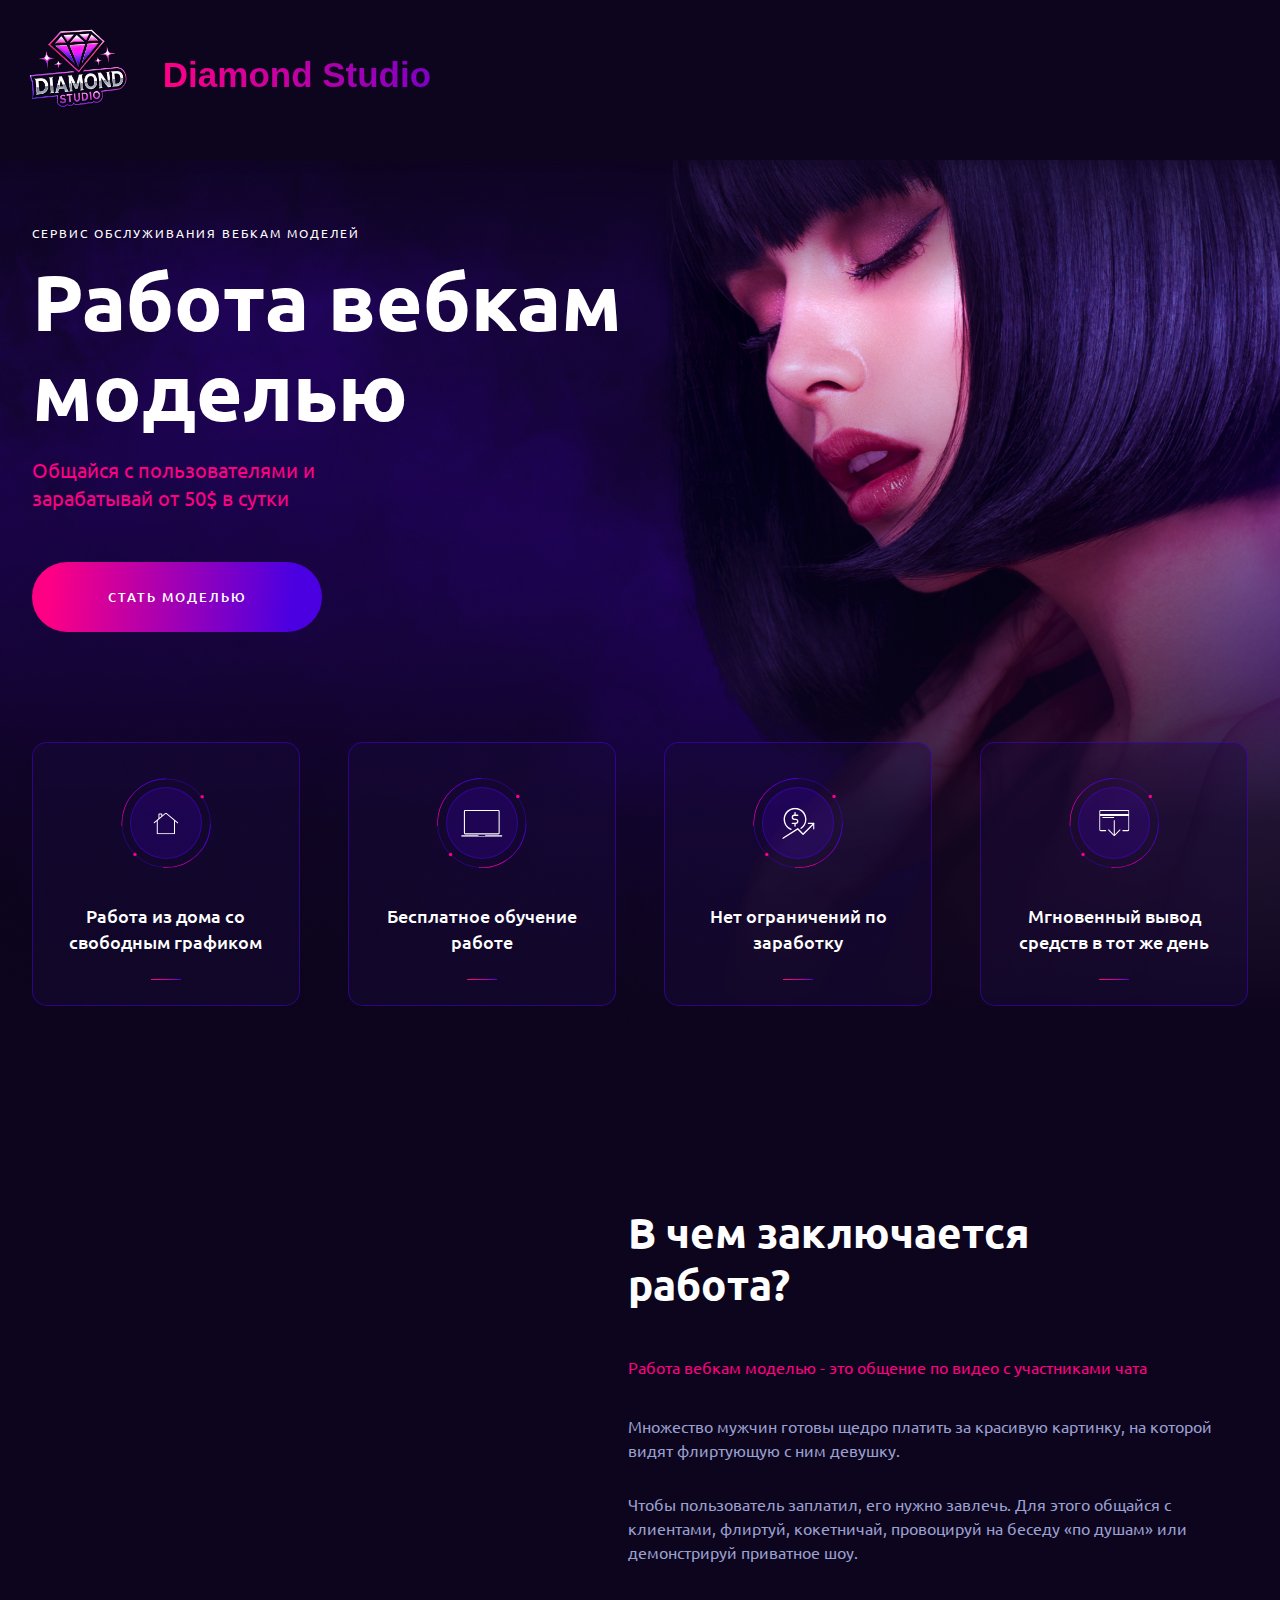
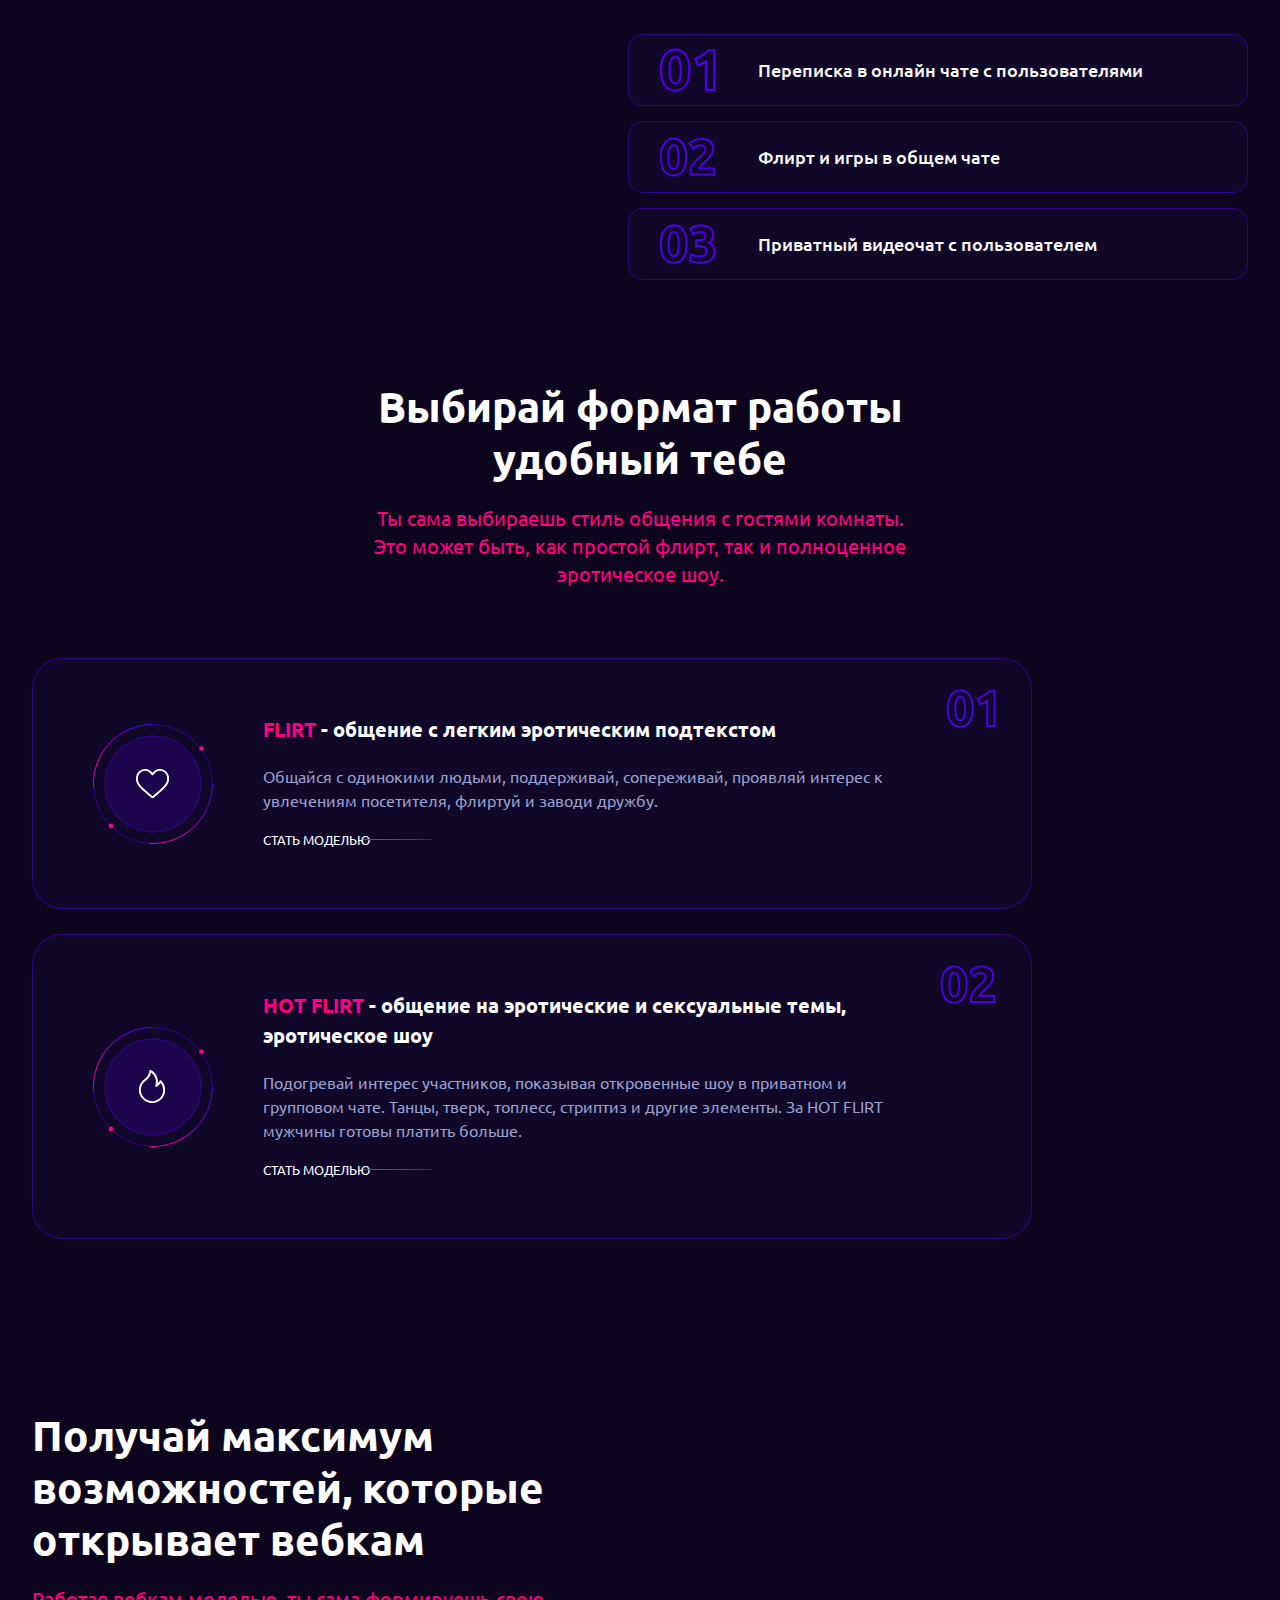
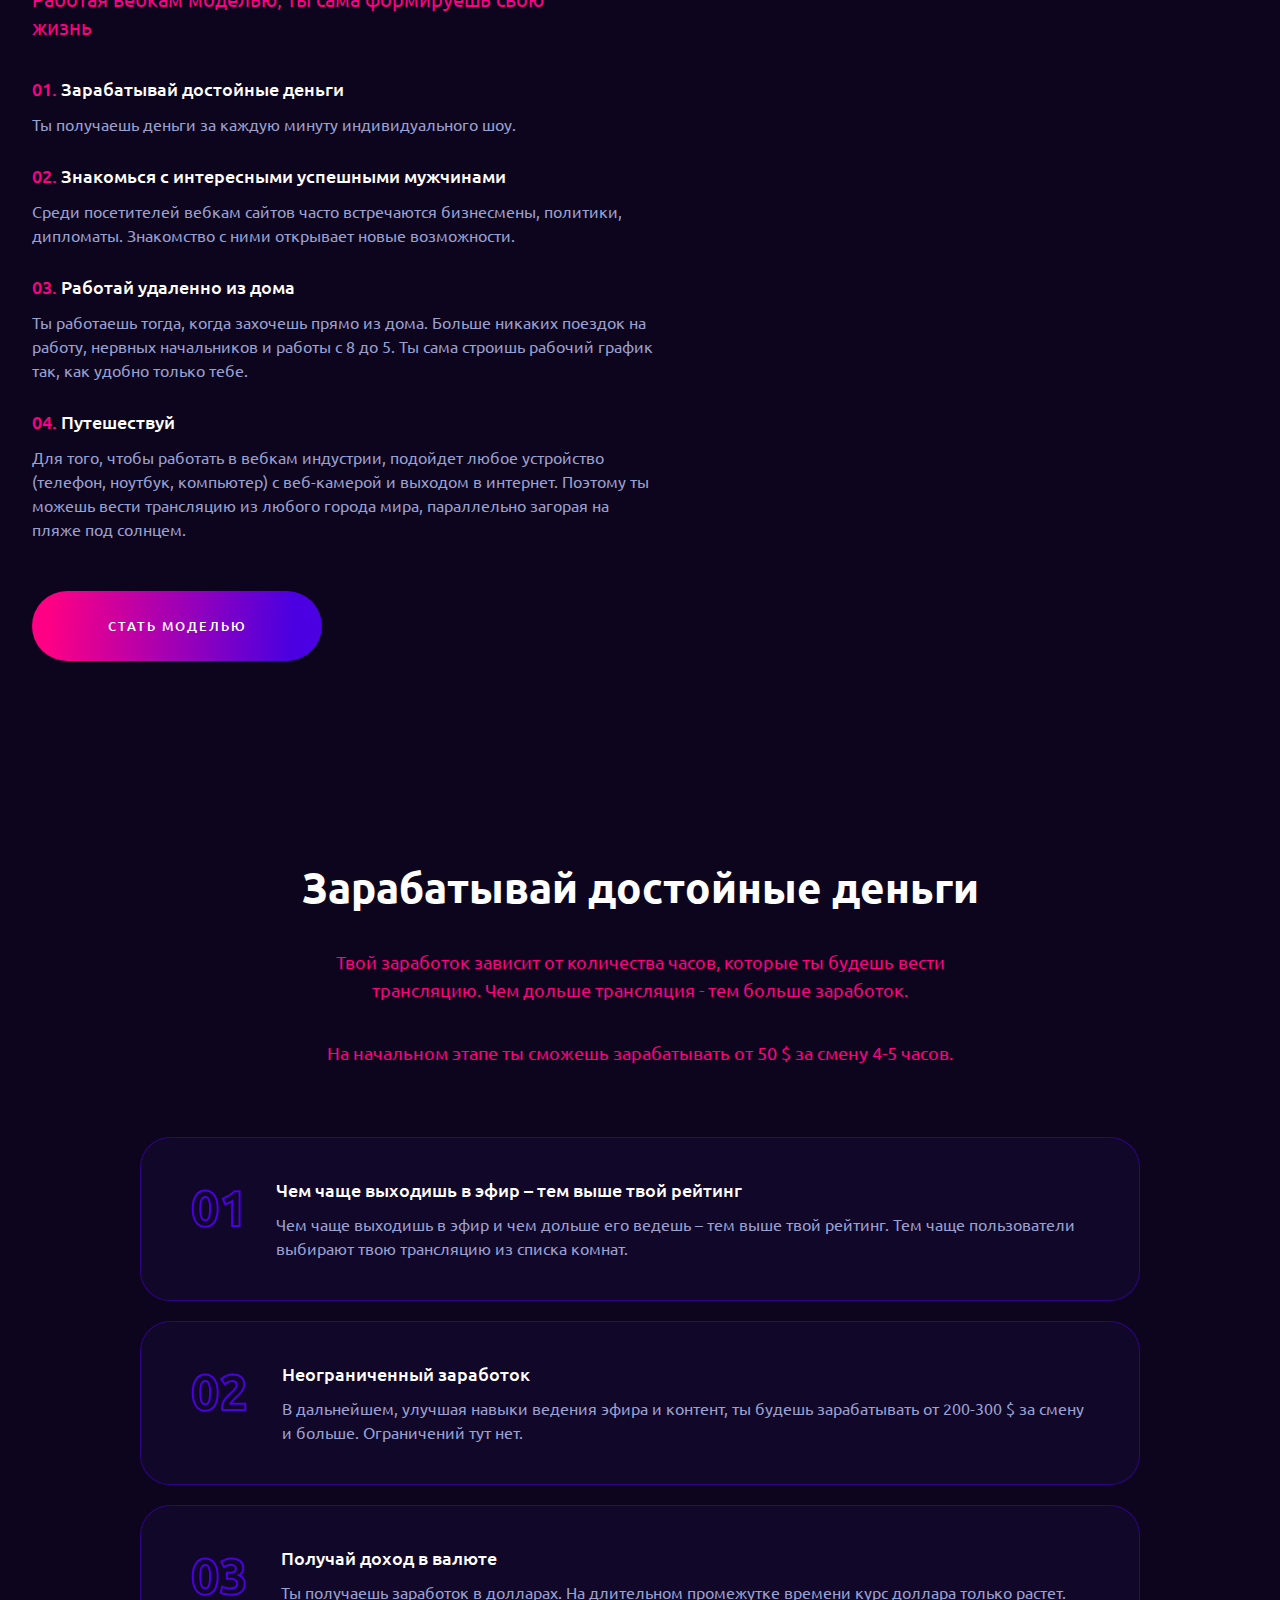
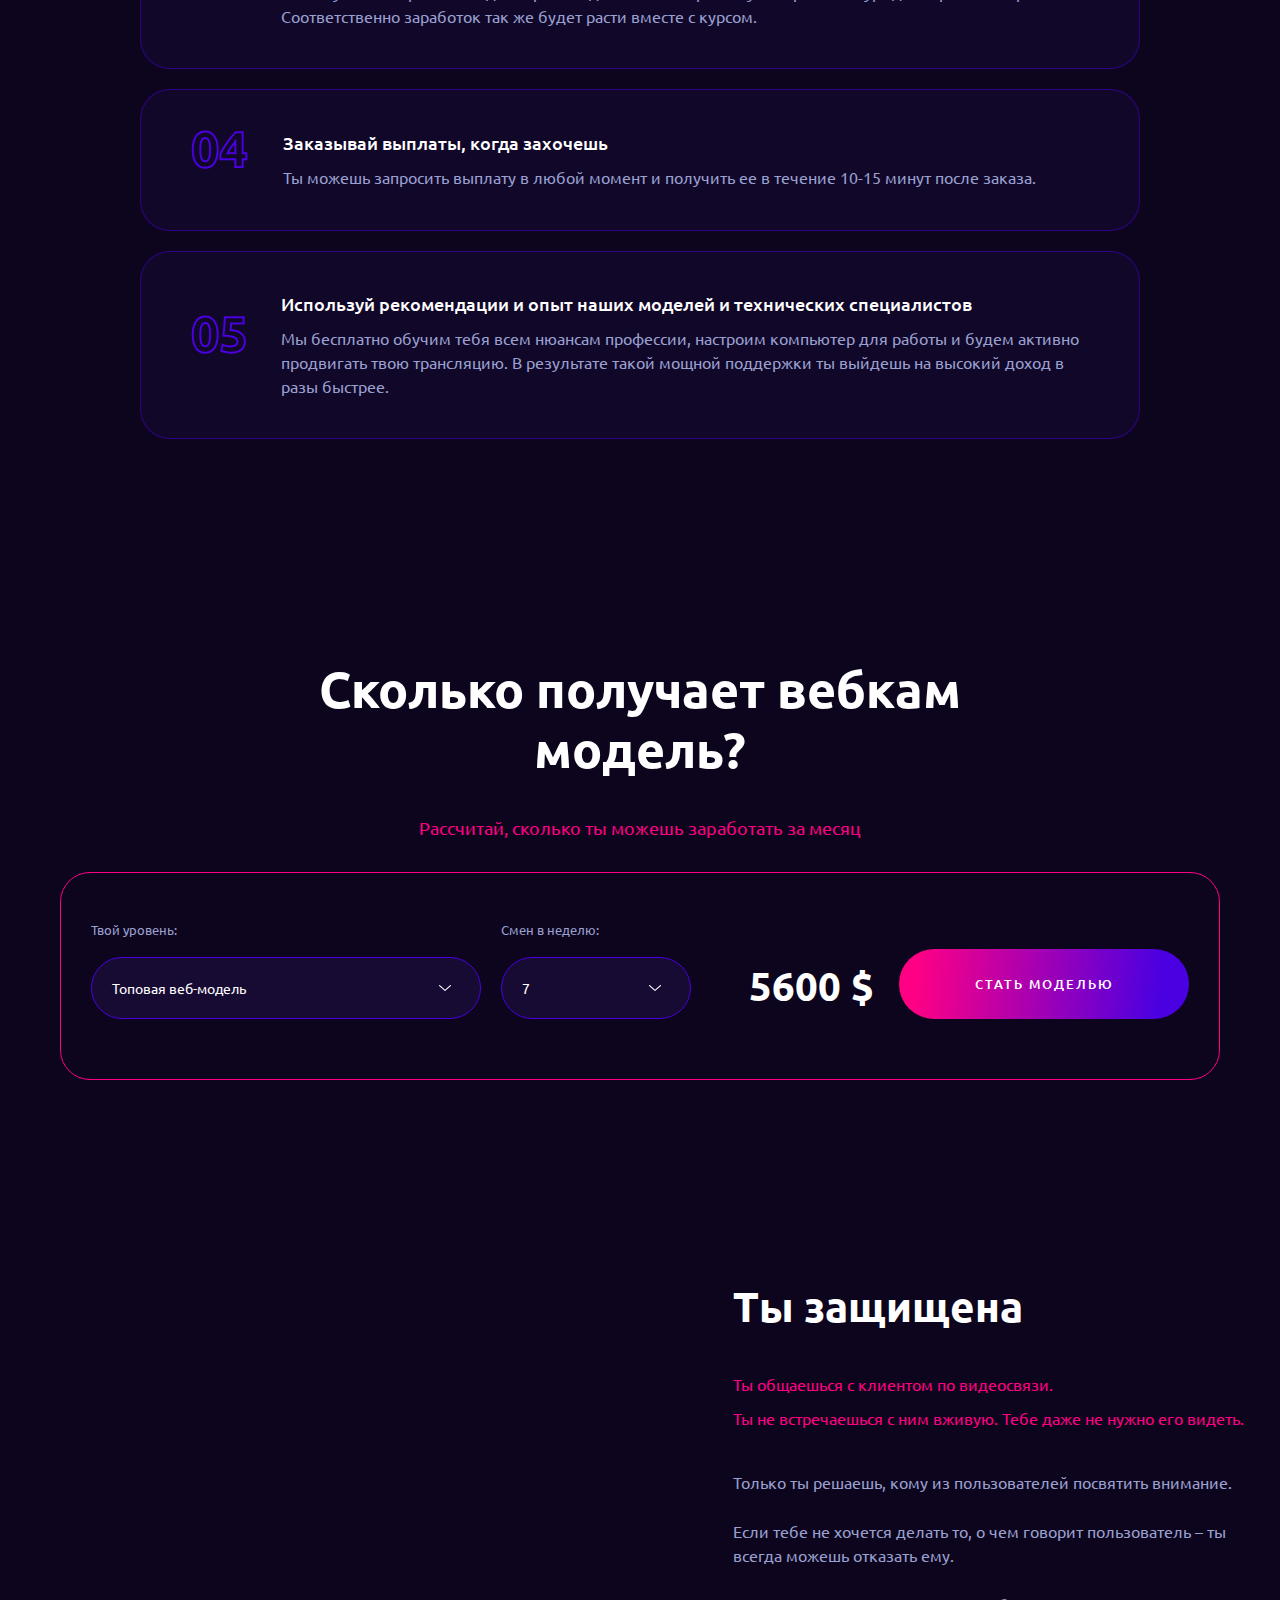
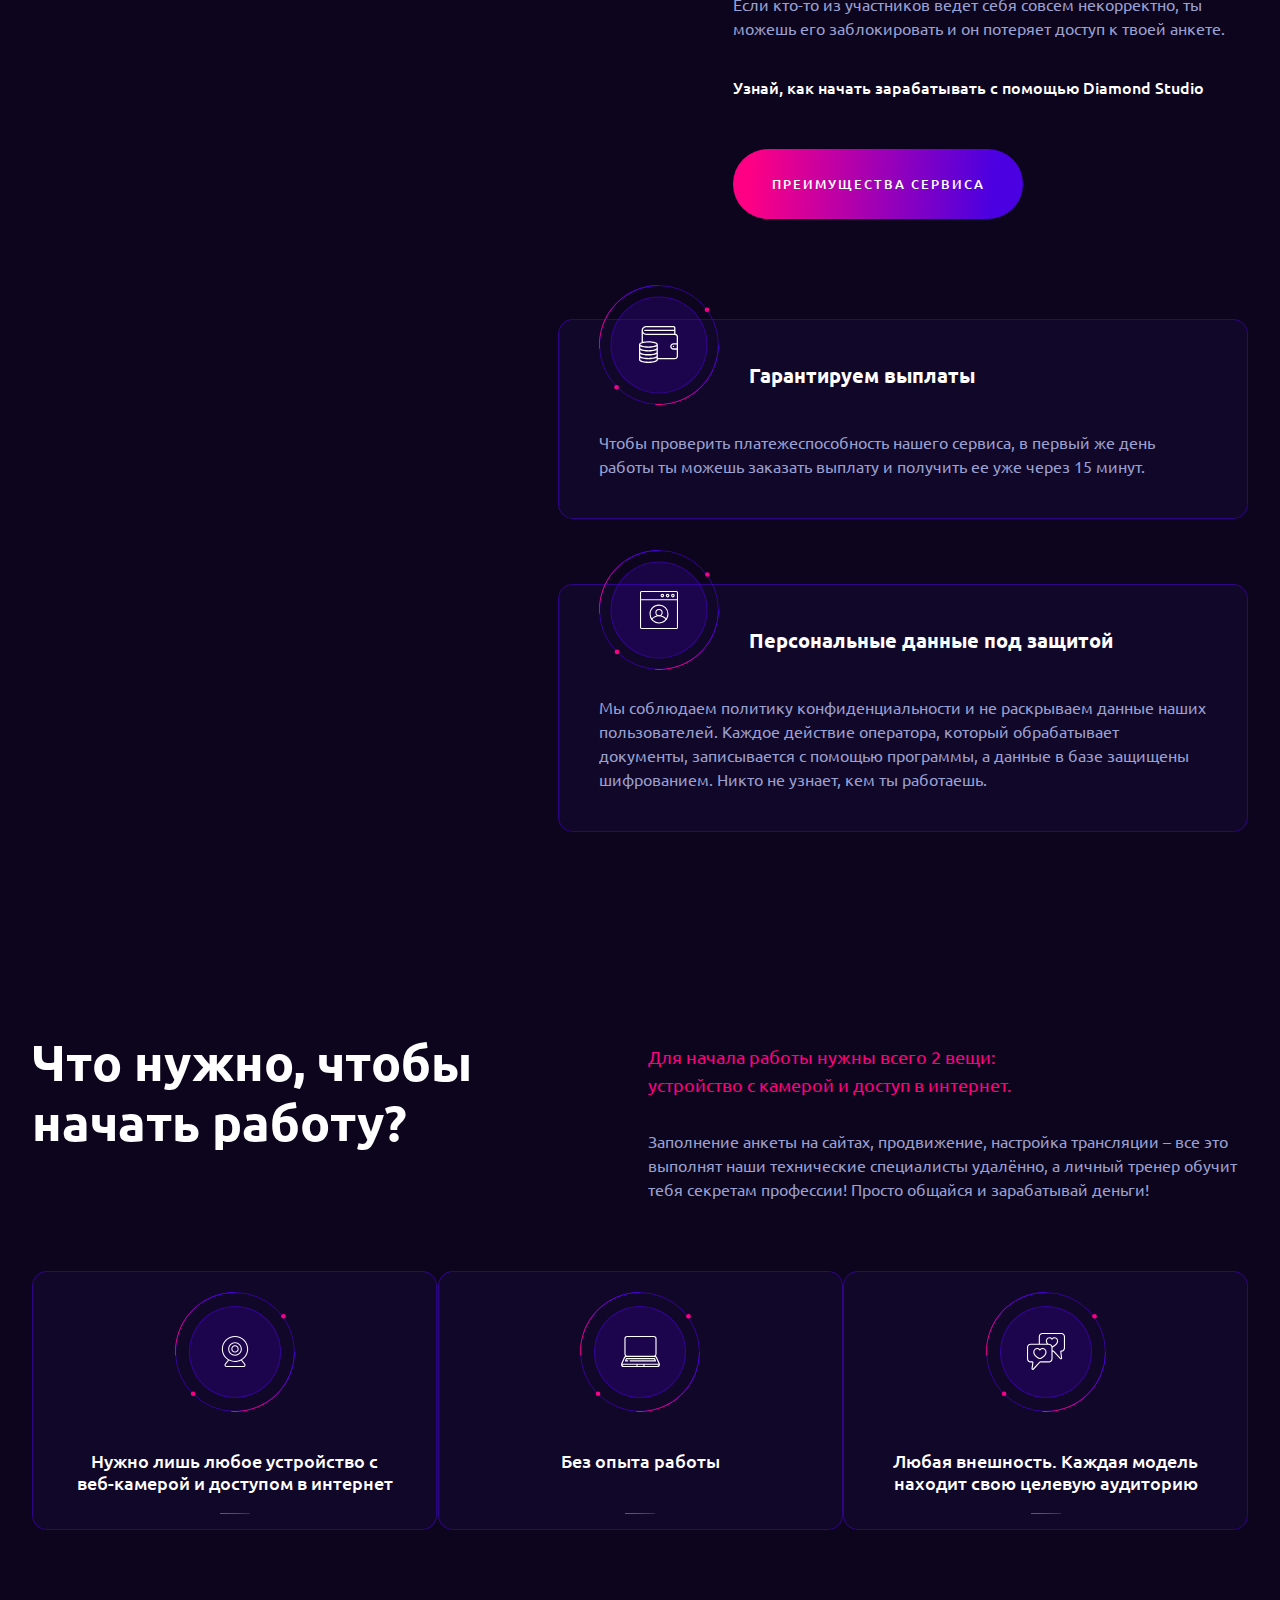
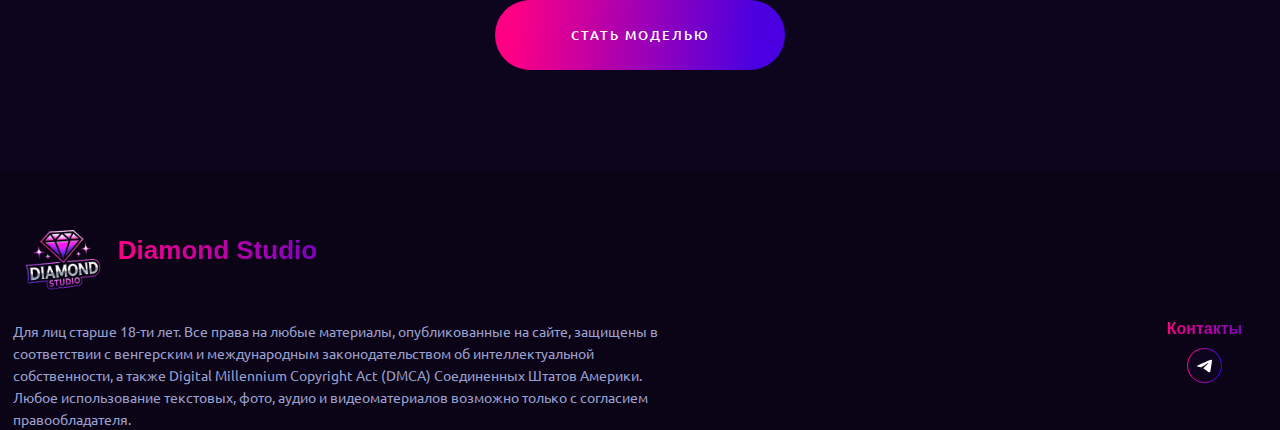
==== commit beb7ef6b: "Add files via upload" ====
--- a/index.html
+++ b/index.html
@@ -64,7 +64,7 @@
 	langMenuEl.style.display = 'block';
 	setTimeout(function(el) { el.style.opacity = 1 }, 10, langMenuEl);
 }
-document.querySelector('.lang').addEventListener('mouseover', langMenu);</script><div class="header__overlay js-headerOverlay"></div><main><section class="main"><div class="backgrounds backgrounds__main"></div><div class="content"><p class="main__first-text">Сервис обслуживания вебкам моделей</p><div class="wrapper__section-titles"><h1 class="section__title large">Работа вебкам моделью</h1><p class="section__title-text middle">Общайся с пользователями и зарабатывай от 50$ в сутки</p></div><button class="button js-btnToModal" data-text="Стать моделью" data-type="sign-up">Стать моделью</button><ul class="section-4-cards"><li class="section-4-cards__item"><div class="section-4-cards__icon"><img alt="home icon" class="section-4-cards__image" src="images/icons/icon-home.svg"/></div><p class="section-4-cards__text">Работа из дома со свободным графиком</p></li><li class="section-4-cards__item"><div class="section-4-cards__icon"><img alt="computer icon" class="section-4-cards__image" src="images/icons/icon-laptop.svg"/></div><p class="section-4-cards__text">Бесплатное обучение работе</p></li><li class="section-4-cards__item"><div class="section-4-cards__icon"><img alt="cash icon" class="section-4-cards__image" src="images/icons/icon-cash-up.svg"/></div><p class="section-4-cards__text">Нет ограничений по заработку</p></li><li class="section-4-cards__item"><div class="section-4-cards__icon"><img alt="card icon" class="section-4-cards__image" src="images/icons/icon-card.svg"/></div><p class="section-4-cards__text">Мгновенный вывод средств в тот же день</p></li></ul></div><div class="lines"><div class="lines__vertical lines__vertical_left"><div class="lines__stroke"></div><div class="lines__stroke lines__stroke_mobile"></div></div><div class="lines__vertical lines__vertical_right"><div class="lines__stroke lines__stroke_mobile"></div><div class="lines__stroke"></div></div><div class="lines__desktop"><div class="lines__desktop__line"></div><div class="lines__desktop__line"></div><div class="lines__desktop__line"></div></div></div></section><section class="what-job"><div class="backgrounds backgrounds__what-job"></div><div class="content"><div class="what-job__content"><div><div class="wrapper__section-titles"><h2 class="section__title">В чем заключается работа?</h2><p class="section__title-text">Работа вебкам моделью - это общение по видео с участниками чата</p></div><p class="text what-job__desc">Множество мужчин готовы щедро платить за красивую картинку, на которой видят флиртующую с ним девушку.</p><p class="text what-job__desc">Чтобы пользователь заплатил, его нужно завлечь. Для этого общайся с клиентами, флиртуй, кокетничай, провоцируй на беседу «по душам» или демонстрируй приватное шоу.</p></div><ul class="number-text-list"><li class="number-text-list__item"><div class="number-text-list__icon"><svg fill="none" height="39" viewbox="0 0 50 39" width="50" xmlns="https://www.w3.org/2000/svg"><path d="M23.35 33.05L22.5357 32.4696L22.5345 32.4713L23.35 33.05ZM5 33.05L4.18153 33.6247L4.18863 33.6345L5 33.05ZM2.55 11.9L1.58415 11.6405L1.58071 11.6541L2.55 11.9ZM5.1 6.25L5.91254 6.83291L5.1 6.25ZM9.05 2.75L8.58743 1.86341L8.58743 1.86341L9.05 2.75ZM23.35 6.25L22.5315 6.82467L22.5386 6.83453L23.35 6.25ZM18.85 14.9L17.8567 15.0155L17.857 15.0182L18.85 14.9ZM18.05 11.2L18.9924 10.8656L18.05 11.2ZM16.55 8.8L15.8832 9.54524L15.8832 9.54524L16.55 8.8ZM11.85 8.8L11.1832 8.05476L11.1732 8.06374L11.1634 8.07298L11.85 8.8ZM10.35 11.2L9.41743 10.839L9.41231 10.8522L9.40757 10.8656L10.35 11.2ZM9.55 14.9L10.543 15.0182L10.5433 15.0155L9.55 14.9ZM9.55 24.35L10.5433 24.2345L9.55 24.35ZM10.35 28.05L9.40757 28.3844L9.41231 28.3978L9.41743 28.411L10.35 28.05ZM11.85 30.45L11.1634 31.177L11.1732 31.1863L11.1832 31.1952L11.85 30.45ZM16.55 30.45L17.2168 31.1952L16.55 30.45ZM18.05 28.05L18.9924 28.3844L18.05 28.05ZM18.85 24.35L17.8567 24.2345L18.85 24.35ZM25.7 19.6C25.7 25.3263 24.6005 29.5727 22.5357 32.4696L24.1643 33.6304C26.5662 30.2607 27.7 25.5404 27.7 19.6H25.7ZM22.5345 32.4713C20.5277 35.299 17.786 36.7 14.2 36.7V38.7C18.414 38.7 21.7723 37.001 24.1655 33.6287L22.5345 32.4713ZM14.2 36.7C10.6136 36.7 7.85218 35.2982 5.81137 32.4655L4.18863 33.6345C6.61449 37.0018 9.9864 38.7 14.2 38.7V36.7ZM5.81841 32.4754C3.78372 29.5775 2.7 25.3286 2.7 19.6H0.7C0.7 25.538 1.81628 30.2559 4.18159 33.6246L5.81841 32.4754ZM2.7 19.6C2.7 16.7626 2.97747 14.2813 3.51929 12.1459L1.58071 11.6541C0.989196 13.9853 0.7 16.6374 0.7 19.6H2.7ZM3.51575 12.1595C4.09136 10.0169 4.89646 8.24926 5.91254 6.83291L4.28746 5.66709C3.10354 7.31741 2.20865 9.31639 1.58425 11.6405L3.51575 12.1595ZM5.91254 6.83291C6.92974 5.41499 8.13039 4.35772 9.51257 3.63658L8.58743 1.86341C6.90294 2.74228 5.47026 4.01834 4.28746 5.66709L5.91254 6.83291ZM9.51257 3.63658C10.8894 2.91823 12.4449 2.55 14.2 2.55V0.549997C12.1551 0.549997 10.2773 0.981763 8.58743 1.86341L9.51257 3.63658ZM14.2 2.55C17.7814 2.55 20.5229 3.96382 22.5316 6.82463L24.1684 5.67537C21.7771 2.26951 18.4186 0.549997 14.2 0.549997V2.55ZM22.5386 6.83453C24.6006 9.69674 25.7 13.9075 25.7 19.6H27.7C27.7 13.6925 26.566 9.00326 24.1614 5.66546L22.5386 6.83453ZM20.1 19.6C20.1 17.8357 20.0152 16.2287 19.843 14.7818L17.857 15.0182C18.0181 16.3713 18.1 17.8976 18.1 19.6H20.1ZM19.8433 14.7845C19.6705 13.2985 19.3907 11.9879 18.9924 10.8656L17.1076 11.5344C17.4427 12.4787 17.6962 13.6348 17.8567 15.0155L19.8433 14.7845ZM18.9924 10.8656C18.5856 9.71897 18.006 8.76091 17.2168 8.05476L15.8832 9.54524C16.3606 9.97242 16.7811 10.6144 17.1076 11.5344L18.9924 10.8656ZM17.2168 8.05476C16.3815 7.30741 15.3532 6.95 14.2 6.95V8.95C14.9134 8.95 15.4518 9.15925 15.8832 9.54524L17.2168 8.05476ZM14.2 6.95C13.0468 6.95 12.0185 7.30741 11.1832 8.05476L12.5168 9.54524C12.9482 9.15925 13.4866 8.95 14.2 8.95V6.95ZM11.1634 8.07298C10.4247 8.77058 9.85366 9.71209 9.41743 10.839L11.2826 11.561C11.6463 10.6212 12.0753 9.96275 12.5366 9.52701L11.1634 8.07298ZM9.40757 10.8656C9.00932 11.9879 8.72949 13.2985 8.55669 14.7845L10.5433 15.0155C10.7038 13.6348 10.9573 12.4787 11.2924 11.5344L9.40757 10.8656ZM8.55701 14.7818C8.38476 16.2287 8.3 17.8357 8.3 19.6H10.3C10.3 17.8976 10.3819 16.3713 10.543 15.0182L8.55701 14.7818ZM8.3 19.6C8.3 21.3645 8.38479 22.9871 8.55669 24.4655L10.5433 24.2345C10.3819 22.8462 10.3 21.3021 10.3 19.6H8.3ZM8.55669 24.4655C8.72949 25.9515 9.00932 27.2621 9.40757 28.3844L11.2924 27.7156C10.9573 26.7713 10.7038 25.6152 10.5433 24.2345L8.55669 24.4655ZM9.41743 28.411C9.85366 29.5379 10.4247 30.4794 11.1634 31.177L12.5366 29.723C12.0753 29.2873 11.6463 28.6288 11.2826 27.689L9.41743 28.411ZM11.1832 31.1952C12.0185 31.9426 13.0468 32.3 14.2 32.3V30.3C13.4866 30.3 12.9482 30.0907 12.5168 29.7048L11.1832 31.1952ZM14.2 32.3C15.3532 32.3 16.3815 31.9426 17.2168 31.1952L15.8832 29.7048C15.4518 30.0907 14.9134 30.3 14.2 30.3V32.3ZM17.2168 31.1952C18.006 30.4891 18.5856 29.531 18.9924 28.3844L17.1076 27.7156C16.7811 28.6356 16.3606 29.2776 15.8832 29.7048L17.2168 31.1952ZM18.9924 28.3844C19.3907 27.2621 19.6705 25.9515 19.8433 24.4655L17.8567 24.2345C17.6962 25.6152 17.4427 26.7713 17.1076 27.7156L18.9924 28.3844ZM19.8433 24.4655C20.0152 22.9871 20.1 21.3645 20.1 19.6H18.1C18.1 21.3021 18.0181 22.8462 17.8567 24.2345L19.8433 24.4655ZM31.918 9.55L31.5356 8.62598L30.6293 9.00101L30.9867 9.9144L31.918 9.55ZM34.918 8.2L35.3536 9.10023L35.3652 9.09443L34.918 8.2ZM38.018 6.5L38.5325 7.35749L38.5428 7.35128L38.553 7.34482L38.018 6.5ZM40.868 4.55L41.4632 5.35357L41.468 5.35L40.868 4.55ZM43.368 2.35V1.35H42.9407L42.6453 1.65878L43.368 2.35ZM48.568 2.35H49.568V1.35H48.568V2.35ZM48.568 37V38H49.568V37H48.568ZM41.118 37H40.118V38H41.118V37ZM41.118 12.05H42.118V10.1815L40.5633 11.2179L41.118 12.05ZM37.768 13.9L38.1649 14.8179L38.1752 14.8134L38.1855 14.8087L37.768 13.9ZM34.168 15.3L33.2367 15.6644L33.5859 16.5567L34.4923 16.2459L34.168 15.3ZM32.3003 10.474C33.2866 10.0659 34.3044 9.60782 35.3535 9.10016L34.4824 7.29984C33.4649 7.79218 32.4827 8.23409 31.5356 8.62598L32.3003 10.474ZM35.3652 9.09443C36.4542 8.54991 37.51 7.97095 38.5325 7.35749L37.5035 5.64251C36.5259 6.22905 35.515 6.78343 34.4708 7.30557L35.3652 9.09443ZM38.553 7.34482C39.5724 6.6992 40.5426 6.03549 41.4632 5.35355L40.2727 3.74644C39.3934 4.39784 38.4635 5.03413 37.4829 5.65518L38.553 7.34482ZM41.468 5.35C42.4408 4.62037 43.3159 3.85113 44.0906 3.04122L42.6453 1.65878C41.9534 2.3822 41.1618 3.07963 40.268 3.75L41.468 5.35ZM43.368 3.35H48.568V1.35H43.368V3.35ZM47.568 2.35V37H49.568V2.35H47.568ZM48.568 36H41.118V38H48.568V36ZM42.118 37V12.05H40.118V37H42.118ZM40.5633 11.2179C39.6121 11.8521 38.5421 12.4438 37.3505 12.9913L38.1855 14.8087C39.4605 14.2229 40.6239 13.5813 41.6727 12.882L40.5633 11.2179ZM37.3711 12.9821C36.1595 13.5061 34.9837 13.9632 33.8436 14.3541L34.4923 16.2459C35.6856 15.8368 36.9098 15.3606 38.1649 14.8179L37.3711 12.9821ZM35.0992 14.9356L32.8492 9.1856L30.9867 9.9144L33.2367 15.6644L35.0992 14.9356Z" fill="#4B00E1"></path></svg></div><p class="number-text-list__text">Переписка в онлайн чате с пользователями</p></li><li class="number-text-list__item"><div class="number-text-list__icon"><svg fill="none" height="39" viewbox="0 0 56 39" width="56" xmlns="https://www.w3.org/2000/svg"><path d="M23.35 33.05L22.5357 32.4696L22.5345 32.4713L23.35 33.05ZM5 33.05L4.18153 33.6247L4.18863 33.6345L5 33.05ZM2.55 11.9L1.58415 11.6405L1.58071 11.6541L2.55 11.9ZM5.1 6.25L5.91254 6.83291L5.1 6.25ZM9.05 2.75L8.58743 1.86341L8.58743 1.86341L9.05 2.75ZM23.35 6.25L22.5315 6.82467L22.5386 6.83453L23.35 6.25ZM18.85 14.9L17.8567 15.0155L17.857 15.0182L18.85 14.9ZM18.05 11.2L18.9924 10.8656L18.05 11.2ZM16.55 8.8L15.8832 9.54524L15.8832 9.54524L16.55 8.8ZM11.85 8.8L11.1832 8.05476L11.1732 8.06374L11.1634 8.07298L11.85 8.8ZM10.35 11.2L9.41743 10.839L9.41231 10.8522L9.40757 10.8656L10.35 11.2ZM9.55 14.9L10.543 15.0182L10.5433 15.0155L9.55 14.9ZM9.55 24.35L10.5433 24.2345L9.55 24.35ZM10.35 28.05L9.40757 28.3844L9.41231 28.3978L9.41743 28.411L10.35 28.05ZM11.85 30.45L11.1634 31.177L11.1732 31.1863L11.1832 31.1952L11.85 30.45ZM16.55 30.45L17.2168 31.1952L16.55 30.45ZM18.05 28.05L18.9924 28.3844L18.05 28.05ZM18.85 24.35L17.8567 24.2345L18.85 24.35ZM25.7 19.6C25.7 25.3263 24.6005 29.5727 22.5357 32.4696L24.1643 33.6304C26.5662 30.2607 27.7 25.5404 27.7 19.6H25.7ZM22.5345 32.4713C20.5277 35.299 17.786 36.7 14.2 36.7V38.7C18.414 38.7 21.7723 37.001 24.1655 33.6287L22.5345 32.4713ZM14.2 36.7C10.6136 36.7 7.85218 35.2982 5.81137 32.4655L4.18863 33.6345C6.61449 37.0018 9.9864 38.7 14.2 38.7V36.7ZM5.81841 32.4754C3.78372 29.5775 2.7 25.3286 2.7 19.6H0.7C0.7 25.538 1.81628 30.2559 4.18159 33.6246L5.81841 32.4754ZM2.7 19.6C2.7 16.7626 2.97747 14.2813 3.51929 12.1459L1.58071 11.6541C0.989196 13.9853 0.7 16.6374 0.7 19.6H2.7ZM3.51575 12.1595C4.09136 10.0169 4.89646 8.24926 5.91254 6.83291L4.28746 5.66709C3.10354 7.31741 2.20865 9.31639 1.58425 11.6405L3.51575 12.1595ZM5.91254 6.83291C6.92974 5.41499 8.13039 4.35772 9.51257 3.63658L8.58743 1.86341C6.90294 2.74228 5.47026 4.01834 4.28746 5.66709L5.91254 6.83291ZM9.51257 3.63658C10.8894 2.91823 12.4449 2.55 14.2 2.55V0.549997C12.1551 0.549997 10.2773 0.981763 8.58743 1.86341L9.51257 3.63658ZM14.2 2.55C17.7814 2.55 20.5229 3.96382 22.5316 6.82463L24.1684 5.67537C21.7771 2.26951 18.4186 0.549997 14.2 0.549997V2.55ZM22.5386 6.83453C24.6006 9.69674 25.7 13.9075 25.7 19.6H27.7C27.7 13.6925 26.566 9.00326 24.1614 5.66546L22.5386 6.83453ZM20.1 19.6C20.1 17.8357 20.0152 16.2287 19.843 14.7818L17.857 15.0182C18.0181 16.3713 18.1 17.8976 18.1 19.6H20.1ZM19.8433 14.7845C19.6705 13.2985 19.3907 11.9879 18.9924 10.8656L17.1076 11.5344C17.4427 12.4787 17.6962 13.6348 17.8567 15.0155L19.8433 14.7845ZM18.9924 10.8656C18.5856 9.71897 18.006 8.76091 17.2168 8.05476L15.8832 9.54524C16.3606 9.97242 16.7811 10.6144 17.1076 11.5344L18.9924 10.8656ZM17.2168 8.05476C16.3815 7.30741 15.3532 6.95 14.2 6.95V8.95C14.9134 8.95 15.4518 9.15925 15.8832 9.54524L17.2168 8.05476ZM14.2 6.95C13.0468 6.95 12.0185 7.30741 11.1832 8.05476L12.5168 9.54524C12.9482 9.15925 13.4866 8.95 14.2 8.95V6.95ZM11.1634 8.07298C10.4247 8.77058 9.85366 9.71209 9.41743 10.839L11.2826 11.561C11.6463 10.6212 12.0753 9.96275 12.5366 9.52701L11.1634 8.07298ZM9.40757 10.8656C9.00932 11.9879 8.72949 13.2985 8.55669 14.7845L10.5433 15.0155C10.7038 13.6348 10.9573 12.4787 11.2924 11.5344L9.40757 10.8656ZM8.55701 14.7818C8.38476 16.2287 8.3 17.8357 8.3 19.6H10.3C10.3 17.8976 10.3819 16.3713 10.543 15.0182L8.55701 14.7818ZM8.3 19.6C8.3 21.3645 8.38479 22.9871 8.55669 24.4655L10.5433 24.2345C10.3819 22.8462 10.3 21.3021 10.3 19.6H8.3ZM8.55669 24.4655C8.72949 25.9515 9.00932 27.2621 9.40757 28.3844L11.2924 27.7156C10.9573 26.7713 10.7038 25.6152 10.5433 24.2345L8.55669 24.4655ZM9.41743 28.411C9.85366 29.5379 10.4247 30.4794 11.1634 31.177L12.5366 29.723C12.0753 29.2873 11.6463 28.6288 11.2826 27.689L9.41743 28.411ZM11.1832 31.1952C12.0185 31.9426 13.0468 32.3 14.2 32.3V30.3C13.4866 30.3 12.9482 30.0907 12.5168 29.7048L11.1832 31.1952ZM14.2 32.3C15.3532 32.3 16.3815 31.9426 17.2168 31.1952L15.8832 29.7048C15.4518 30.0907 14.9134 30.3 14.2 30.3V32.3ZM17.2168 31.1952C18.006 30.4891 18.5856 29.531 18.9924 28.3844L17.1076 27.7156C16.7811 28.6356 16.3606 29.2776 15.8832 29.7048L17.2168 31.1952ZM18.9924 28.3844C19.3907 27.2621 19.6705 25.9515 19.8433 24.4655L17.8567 24.2345C17.6962 25.6152 17.4427 26.7713 17.1076 27.7156L18.9924 28.3844ZM19.8433 24.4655C20.0152 22.9871 20.1 21.3645 20.1 19.6H18.1C18.1 21.3021 18.0181 22.8462 17.8567 24.2345L19.8433 24.4655ZM52.468 15.1L53.3871 15.4939V15.4939L52.468 15.1ZM50.518 18.5L51.318 19.1L51.3224 19.0941L51.3267 19.0882L50.518 18.5ZM47.818 21.6L47.1109 20.8929L47.818 21.6ZM44.868 24.45L44.1866 23.7181L44.1857 23.7189L44.868 24.45ZM43.218 26.05L42.5109 25.3429L43.218 26.05ZM41.568 27.8L40.8206 27.1356L41.568 27.8ZM40.118 29.5L39.3418 28.8694L39.3371 28.8753L40.118 29.5ZM39.368 30.75L38.4101 30.4627L38.0239 31.75H39.368V30.75ZM54.268 30.75H55.268V29.75H54.268V30.75ZM54.268 37V38H55.268V37H54.268ZM31.168 37L30.1841 37.1789L30.3334 38H31.168V37ZM31.818 30L30.8895 29.6286L30.8855 29.6387L30.8816 29.6489L31.818 30ZM33.868 26.3L34.6737 26.8924L34.6817 26.8812L33.868 26.3ZM36.668 23.05L35.984 22.3205L35.9782 22.3259L35.9725 22.3314L36.668 23.05ZM39.818 20.05L39.1261 19.328L39.1225 19.3314L39.818 20.05ZM42.068 17.9L42.7576 18.6241L42.7665 18.6157L42.7751 18.6071L42.068 17.9ZM43.918 15.9L44.6829 16.5441L44.691 16.5345L44.6988 16.5247L43.918 15.9ZM45.168 13.95L46.0717 14.3781L46.0759 14.3693L46.0799 14.3604L45.168 13.95ZM44.368 8.85L44.9523 8.03846L44.368 8.85ZM38.718 8.4L39.0465 9.3445L39.0578 9.34055L39.0691 9.33633L38.718 8.4ZM36.568 9.4L37.069 10.2654L37.0758 10.2615L37.0825 10.2575L36.568 9.4ZM34.918 10.55L35.5358 11.3363L35.5526 11.3231L35.5688 11.3093L34.918 10.55ZM33.868 11.45L33.0532 12.0298L33.7388 12.9934L34.5751 12.1571L33.868 11.45ZM30.168 6.25L29.4862 5.51839L28.8452 6.11577L29.3532 6.82975L30.168 6.25ZM35.268 2.9L35.677 3.81253L35.6841 3.80931L35.268 2.9ZM46.818 2.25L47.1212 1.29707L46.818 2.25ZM50.418 4.25L49.7375 4.98279L49.751 4.99535L49.765 5.00741L50.418 4.25ZM52.518 7.35L51.5745 7.68148L51.58 7.69706L51.586 7.71244L52.518 7.35ZM52.218 11.45C52.218 12.5809 51.9956 13.6636 51.5488 14.7061L53.3871 15.4939C53.9403 14.203 54.218 12.8524 54.218 11.45H52.218ZM51.5488 14.7061C51.0803 15.7994 50.4684 16.868 49.7092 17.9118L51.3267 19.0882C52.1675 17.932 52.8557 16.734 53.3871 15.4939L51.5488 14.7061ZM49.718 17.9C48.948 18.9266 48.0794 19.9243 47.1109 20.8929L48.5251 22.3071C49.5565 21.2757 50.4879 20.2067 51.318 19.1L49.718 17.9ZM47.1109 20.8929C46.1187 21.8851 45.1439 22.8268 44.1866 23.7181L45.5494 25.1819C46.5253 24.2732 47.5172 23.3149 48.5251 22.3071L47.1109 20.8929ZM44.1857 23.7189C43.6755 24.195 43.1171 24.7366 42.5109 25.3429L43.9251 26.7571C44.5188 26.1634 45.0604 25.6383 45.5503 25.1811L44.1857 23.7189ZM42.5109 25.3429C41.9303 25.9234 41.3669 26.521 40.8206 27.1356L42.3154 28.4644C42.8357 27.879 43.3723 27.3099 43.9251 26.7571L42.5109 25.3429ZM40.8206 27.1356C40.279 27.7449 39.7859 28.3229 39.3419 28.8694L40.8941 30.1306C41.3167 29.6104 41.7903 29.0551 42.3154 28.4644L40.8206 27.1356ZM39.3371 28.8753C38.9128 29.4056 38.566 29.9431 38.4101 30.4627L40.3258 31.0373C40.3699 30.8903 40.5231 30.5944 40.8988 30.1247L39.3371 28.8753ZM39.368 31.75H54.268V29.75H39.368V31.75ZM53.268 30.75V37H55.268V30.75H53.268ZM54.268 36H31.168V38H54.268V36ZM32.1518 36.8211C32.0999 36.5355 32.068 36.1342 32.068 35.6H30.068C30.068 36.1992 30.1027 36.7312 30.1841 37.1789L32.1518 36.8211ZM32.068 35.6C32.068 35.5989 32.068 35.5978 32.068 35.5967C32.068 35.5956 32.068 35.5945 32.068 35.5934C32.068 35.5923 32.068 35.5912 32.068 35.5901C32.068 35.589 32.068 35.5879 32.068 35.5868C32.068 35.5856 32.068 35.5845 32.068 35.5834C32.068 35.5823 32.068 35.5812 32.068 35.5801C32.068 35.579 32.068 35.5779 32.068 35.5769C32.068 35.5758 32.068 35.5747 32.068 35.5736C32.068 35.5725 32.068 35.5714 32.068 35.5703C32.068 35.5692 32.068 35.5681 32.068 35.567C32.068 35.5659 32.068 35.5648 32.068 35.5637C32.068 35.5626 32.068 35.5615 32.068 35.5604C32.068 35.5593 32.068 35.5582 32.068 35.5572C32.068 35.5561 32.068 35.555 32.068 35.5539C32.068 35.5528 32.068 35.5517 32.068 35.5506C32.068 35.5495 32.068 35.5485 32.068 35.5474C32.068 35.5463 32.068 35.5452 32.068 35.5441C32.068 35.543 32.068 35.5419 32.068 35.5409C32.068 35.5398 32.068 35.5387 32.068 35.5376C32.068 35.5365 32.068 35.5354 32.068 35.5344C32.068 35.5333 32.068 35.5322 32.068 35.5311C32.068 35.53 32.068 35.529 32.068 35.5279C32.068 35.5268 32.068 35.5257 32.068 35.5246C32.068 35.5236 32.068 35.5225 32.068 35.5214C32.068 35.5203 32.068 35.5193 32.068 35.5182C32.068 35.5171 32.068 35.516 32.068 35.515C32.068 35.5139 32.068 35.5128 32.068 35.5117C32.068 35.5107 32.068 35.5096 32.068 35.5085C32.068 35.5075 32.068 35.5064 32.068 35.5053C32.068 35.5042 32.068 35.5032 32.068 35.5021C32.068 35.501 32.068 35.5 32.068 35.4989C32.068 35.4978 32.068 35.4968 32.068 35.4957C32.068 35.4946 32.068 35.4936 32.068 35.4925C32.068 35.4914 32.068 35.4904 32.068 35.4893C32.068 35.4883 32.068 35.4872 32.068 35.4861C32.068 35.4851 32.068 35.484 32.068 35.4829C32.068 35.4819 32.068 35.4808 32.068 35.4798C32.068 35.4787 32.068 35.4776 32.068 35.4766C32.068 35.4755 32.068 35.4745 32.068 35.4734C32.068 35.4724 32.068 35.4713 32.068 35.4702C32.068 35.4692 32.068 35.4681 32.068 35.4671C32.068 35.466 32.068 35.465 32.068 35.4639C32.068 35.4629 32.068 35.4618 32.068 35.4608C32.068 35.4597 32.068 35.4586 32.068 35.4576C32.068 35.4565 32.068 35.4555 32.068 35.4544C32.068 35.4534 32.068 35.4524 32.068 35.4513C32.068 35.4503 32.068 35.4492 32.068 35.4482C32.068 35.4471 32.068 35.4461 32.068 35.445C32.068 35.444 32.068 35.4429 32.068 35.4419C32.068 35.4408 32.068 35.4398 32.068 35.4388C32.068 35.4377 32.068 35.4367 32.068 35.4356C32.068 35.4346 32.068 35.4335 32.068 35.4325C32.068 35.4315 32.068 35.4304 32.068 35.4294C32.068 35.4283 32.068 35.4273 32.068 35.4263C32.068 35.4252 32.068 35.4242 32.068 35.4232C32.068 35.4221 32.068 35.4211 32.068 35.42C32.068 35.419 32.068 35.418 32.068 35.4169C32.068 35.4159 32.068 35.4149 32.068 35.4138C32.068 35.4128 32.068 35.4118 32.068 35.4107C32.068 35.4097 32.068 35.4087 32.068 35.4076C32.068 35.4066 32.068 35.4056 32.068 35.4046C32.068 35.4035 32.068 35.4025 32.068 35.4015C32.068 35.4004 32.068 35.3994 32.068 35.3984C32.068 35.3974 32.068 35.3963 32.068 35.3953C32.068 35.3943 32.068 35.3933 32.068 35.3922C32.068 35.3912 32.068 35.3902 32.068 35.3892C32.068 35.3881 32.068 35.3871 32.068 35.3861C32.068 35.3851 32.068 35.3841 32.068 35.383C32.068 35.382 32.068 35.381 32.068 35.38C32.068 35.379 32.068 35.3779 32.068 35.3769C32.068 35.3759 32.068 35.3749 32.068 35.3739C32.068 35.3729 32.068 35.3718 32.068 35.3708C32.068 35.3698 32.068 35.3688 32.068 35.3678C32.068 35.3668 32.068 35.3658 32.068 35.3647C32.068 35.3637 32.068 35.3627 32.068 35.3617C32.068 35.3607 32.068 35.3597 32.068 35.3587C32.068 35.3577 32.068 35.3567 32.068 35.3556C32.068 35.3546 32.068 35.3536 32.068 35.3526C32.068 35.3516 32.068 35.3506 32.068 35.3496C32.068 35.3486 32.068 35.3476 32.068 35.3466C32.068 35.3456 32.068 35.3446 32.068 35.3436C32.068 35.3426 32.068 35.3416 32.068 35.3406C32.068 35.3396 32.068 35.3386 32.068 35.3376C32.068 35.3366 32.068 35.3356 32.068 35.3346C32.068 35.3336 32.068 35.3326 32.068 35.3316C32.068 35.3306 32.068 35.3296 32.068 35.3286C32.068 35.3276 32.068 35.3266 32.068 35.3256C32.068 35.3246 32.068 35.3236 32.068 35.3226C32.068 35.3216 32.068 35.3206 32.068 35.3196C32.068 35.3186 32.068 35.3176 32.068 35.3166C32.068 35.3156 32.068 35.3146 32.068 35.3136C32.068 35.3127 32.068 35.3117 32.068 35.3107C32.068 35.3097 32.068 35.3087 32.068 35.3077C32.068 35.3067 32.068 35.3057 32.068 35.3047C32.068 35.3038 32.068 35.3028 32.068 35.3018C32.068 35.3008 32.068 35.2998 32.068 35.2988C32.068 35.2978 32.068 35.2969 32.068 35.2959C32.068 35.2949 32.068 35.2939 32.068 35.2929C32.068 35.2919 32.068 35.291 32.068 35.29C32.068 35.289 32.068 35.288 32.068 35.287C32.068 35.2861 32.068 35.2851 32.068 35.2841C32.068 35.2831 32.068 35.2822 32.068 35.2812C32.068 35.2802 32.068 35.2792 32.068 35.2782C32.068 35.2773 32.068 35.2763 32.068 35.2753C32.068 35.2743 32.068 35.2734 32.068 35.2724C32.068 35.2714 32.068 35.2705 32.068 35.2695C32.068 35.2685 32.068 35.2675 32.068 35.2666C32.068 35.2656 32.068 35.2646 32.068 35.2637C32.068 35.2627 32.068 35.2617 32.068 35.2607C32.068 35.2598 32.068 35.2588 32.068 35.2578C32.068 35.2569 32.068 35.2559 32.068 35.2549C32.068 35.254 32.068 35.253 32.068 35.2521C32.068 35.2511 32.068 35.2501 32.068 35.2492C32.068 35.2482 32.068 35.2472 32.068 35.2463C32.068 35.2453 32.068 35.2444 32.068 35.2434C32.068 35.2424 32.068 35.2415 32.068 35.2405C32.068 35.2396 32.068 35.2386 32.068 35.2376C32.068 35.2367 32.068 35.2357 32.068 35.2348C32.068 35.2338 32.068 35.2328 32.068 35.2319C32.068 35.2309 32.068 35.23 32.068 35.229C32.068 35.2281 32.068 35.2271 32.068 35.2262C32.068 35.2252 32.068 35.2243 32.068 35.2233C32.068 35.2224 32.068 35.2214 32.068 35.2205C32.068 35.2195 32.068 35.2186 32.068 35.2176C32.068 35.2167 32.068 35.2157 32.068 35.2148C32.068 35.2138 32.068 35.2129 32.068 35.2119C32.068 35.211 32.068 35.21 32.068 35.2091C32.068 35.2081 32.068 35.2072 32.068 35.2062C32.068 35.2053 32.068 35.2044 32.068 35.2034C32.068 35.2025 32.068 35.2015 32.068 35.2006C32.068 35.1997 32.068 35.1987 32.068 35.1978C32.068 35.1968 32.068 35.1959 32.068 35.195C32.068 35.194 32.068 35.1931 32.068 35.1921C32.068 35.1912 32.068 35.1903 32.068 35.1893C32.068 35.1884 32.068 35.1875 32.068 35.1865C32.068 35.1856 32.068 35.1847 32.068 35.1837C32.068 35.1828 32.068 35.1819 32.068 35.1809C32.068 35.18 32.068 35.1791 32.068 35.1781C32.068 35.1772 32.068 35.1763 32.068 35.1753C32.068 35.1744 32.068 35.1735 32.068 35.1725C32.068 35.1716 32.068 35.1707 32.068 35.1698C32.068 35.1688 32.068 35.1679 32.068 35.167C32.068 35.166 32.068 35.1651 32.068 35.1642C32.068 35.1633 32.068 35.1623 32.068 35.1614C32.068 35.1605 32.068 35.1596 32.068 35.1587C32.068 35.1577 32.068 35.1568 32.068 35.1559C32.068 35.155 32.068 35.154 32.068 35.1531C32.068 35.1522 32.068 35.1513 32.068 35.1504C32.068 35.1495 32.068 35.1485 32.068 35.1476C32.068 35.1467 32.068 35.1458 32.068 35.1449C32.068 35.144 32.068 35.143 32.068 35.1421C32.068 35.1412 32.068 35.1403 32.068 35.1394C32.068 35.1385 32.068 35.1376 32.068 35.1366C32.068 35.1357 32.068 35.1348 32.068 35.1339C32.068 35.133 32.068 35.1321 32.068 35.1312C32.068 35.1303 32.068 35.1294 32.068 35.1284C32.068 35.1275 32.068 35.1266 32.068 35.1257C32.068 35.1248 32.068 35.1239 32.068 35.123C32.068 35.1221 32.068 35.1212 32.068 35.1203C32.068 35.1194 32.068 35.1185 32.068 35.1176C32.068 35.1167 32.068 35.1158 32.068 35.1149C32.068 35.114 32.068 35.1131 32.068 35.1122C32.068 35.1113 32.068 35.1104 32.068 35.1095C32.068 35.1086 32.068 35.1077 32.068 35.1068C32.068 35.1059 32.068 35.105 32.068 35.1041C32.068 35.1032 32.068 35.1023 32.068 35.1014C32.068 35.1005 32.068 35.0996 32.068 35.0987C32.068 35.0978 32.068 35.0969 32.068 35.096C32.068 35.0951 32.068 35.0942 32.068 35.0933C32.068 35.0924 32.068 35.0916 32.068 35.0907C32.068 35.0898 32.068 35.0889 32.068 35.088C32.068 35.0871 32.068 35.0862 32.068 35.0853C32.068 35.0844 32.068 35.0836 32.068 35.0827C32.068 35.0818 32.068 35.0809 32.068 35.08C32.068 35.0791 32.068 35.0782 32.068 35.0774C32.068 35.0765 32.068 35.0756 32.068 35.0747C32.068 35.0738 32.068 35.0729 32.068 35.0721C32.068 35.0712 32.068 35.0703 32.068 35.0694C32.068 35.0685 32.068 35.0677 32.068 35.0668C32.068 35.0659 32.068 35.065 32.068 35.0641C32.068 35.0633 32.068 35.0624 32.068 35.0615C32.068 35.0606 32.068 35.0598 32.068 35.0589C32.068 35.058 32.068 35.0571 32.068 35.0563C32.068 35.0554 32.068 35.0545 32.068 35.0536C32.068 35.0528 32.068 35.0519 32.068 35.051C32.068 35.0501 32.068 35.0493 32.068 35.0484C32.068 35.0475 32.068 35.0467 32.068 35.0458C32.068 35.0449 32.068 35.0441 32.068 35.0432C32.068 35.0423 32.068 35.0415 32.068 35.0406C32.068 35.0397 32.068 35.0389 32.068 35.038C32.068 35.0371 32.068 35.0363 32.068 35.0354C32.068 35.0345 32.068 35.0337 32.068 35.0328C32.068 35.0319 32.068 35.0311 32.068 35.0302C32.068 35.0294 32.068 35.0285 32.068 35.0276C32.068 35.0268 32.068 35.0259 32.068 35.0251C32.068 35.0242 32.068 35.0233 32.068 35.0225C32.068 35.0216 32.068 35.0208 32.068 35.0199C32.068 35.0191 32.068 35.0182 32.068 35.0174C32.068 35.0165 32.068 35.0156 32.068 35.0148C32.068 35.0139 32.068 35.0131 32.068 35.0122C32.068 35.0114 32.068 35.0105 32.068 35.0097C32.068 35.0088 32.068 35.008 32.068 35.0071C32.068 35.0063 32.068 35.0054 32.068 35.0046C32.068 35.0037 32.068 35.0029 32.068 35.002C32.068 35.0012 32.068 35.0003 32.068 34.9995C32.068 34.9986 32.068 34.9978 32.068 34.997C32.068 34.9961 32.068 34.9953 32.068 34.9944C32.068 34.9936 32.068 34.9927 32.068 34.9919C32.068 34.9911 32.068 34.9902 32.068 34.9894C32.068 34.9885 32.068 34.9877 32.068 34.9868C32.068 34.986 32.068 34.9852 32.068 34.9843C32.068 34.9835 32.068 34.9827 32.068 34.9818C32.068 34.981 32.068 34.9801 32.068 34.9793C32.068 34.9785 32.068 34.9776 32.068 34.9768C32.068 34.976 32.068 34.9751 32.068 34.9743C32.068 34.9735 32.068 34.9726 32.068 34.9718C32.068 34.971 32.068 34.9701 32.068 34.9693C32.068 34.9685 32.068 34.9676 32.068 34.9668C32.068 34.966 32.068 34.9652 32.068 34.9643C32.068 34.9635 32.068 34.9627 32.068 34.9618C32.068 34.961 32.068 34.9602 32.068 34.9594C32.068 34.9585 32.068 34.9577 32.068 34.9569C32.068 34.9561 32.068 34.9552 32.068 34.9544C32.068 34.9536 32.068 34.9528 32.068 34.952C32.068 34.9511 32.068 34.9503 32.068 34.9495C32.068 34.9487 32.068 34.9478 32.068 34.947C32.068 34.9462 32.068 34.9454 32.068 34.9446C32.068 34.9438 32.068 34.9429 32.068 34.9421C32.068 34.9413 32.068 34.9405 32.068 34.9397C32.068 34.9389 32.068 34.938 32.068 34.9372C32.068 34.9364 32.068 34.9356 32.068 34.9348C32.068 34.934 32.068 34.9332 32.068 34.9324C32.068 34.9315 32.068 34.9307 32.068 34.9299C32.068 34.9291 32.068 34.9283 32.068 34.9275C32.068 34.9267 32.068 34.9259 32.068 34.9251C32.068 34.9243 32.068 34.9234 32.068 34.9226C32.068 34.9218 32.068 34.921 32.068 34.9202C32.068 34.9194 32.068 34.9186 32.068 34.9178C32.068 34.917 32.068 34.9162 32.068 34.9154C32.068 34.9146 32.068 34.9138 32.068 34.913C32.068 34.9122 32.068 34.9114 32.068 34.9106C32.068 34.9098 32.068 34.909 32.068 34.9082C32.068 34.9074 32.068 34.9066 32.068 34.9058C32.068 34.905 32.068 34.9042 32.068 34.9034C32.068 34.9026 32.068 34.9018 32.068 34.901C32.068 34.9002 32.068 34.8994 32.068 34.8986C32.068 34.8978 32.068 34.897 32.068 34.8962C32.068 34.8955 32.068 34.8947 32.068 34.8939C32.068 34.8931 32.068 34.8923 32.068 34.8915C32.068 34.8907 32.068 34.8899 32.068 34.8891C32.068 34.8883 32.068 34.8876 32.068 34.8868C32.068 34.886 32.068 34.8852 32.068 34.8844C32.068 34.8836 32.068 34.8828 32.068 34.882C32.068 34.8813 32.068 34.8805 32.068 34.8797C32.068 34.8789 32.068 34.8781 32.068 34.8773C32.068 34.8766 32.068 34.8758 32.068 34.875C32.068 34.8742 32.068 34.8734 32.068 34.8727C32.068 34.8719 32.068 34.8711 32.068 34.8703C32.068 34.8695 32.068 34.8688 32.068 34.868C32.068 34.8672 32.068 34.8664 32.068 34.8657C32.068 34.8649 32.068 34.8641 32.068 34.8633C32.068 34.8626 32.068 34.8618 32.068 34.861C32.068 34.8602 32.068 34.8595 32.068 34.8587C32.068 34.8579 32.068 34.8571 32.068 34.8564C32.068 34.8556 32.068 34.8548 32.068 34.8541C32.068 34.8533 32.068 34.8525 32.068 34.8518C32.068 34.851 32.068 34.8502 32.068 34.8494C32.068 34.8487 32.068 34.8479 32.068 34.8471C32.068 34.8464 32.068 34.8456 32.068 34.8449C32.068 34.8441 32.068 34.8433 32.068 34.8426C32.068 34.8418 32.068 34.841 32.068 34.8403C32.068 34.8395 32.068 34.8387 32.068 34.838C32.068 34.8372 32.068 34.8365 32.068 34.8357C32.068 34.8349 32.068 34.8342 32.068 34.8334C32.068 34.8327 32.068 34.8319 32.068 34.8312C32.068 34.8304 32.068 34.8296 32.068 34.8289C32.068 34.8281 32.068 34.8274 32.068 34.8266C32.068 34.8259 32.068 34.8251 32.068 34.8244C32.068 34.8236 32.068 34.8229 32.068 34.8221C32.068 34.8214 32.068 34.8206 32.068 34.8198C32.068 34.8191 32.068 34.8183 32.068 34.8176C32.068 34.8168 32.068 34.8161 32.068 34.8154C32.068 34.8146 32.068 34.8139 32.068 34.8131C32.068 34.8124 32.068 34.8116 32.068 34.8109C32.068 34.8101 32.068 34.8094 32.068 34.8086C32.068 34.8079 32.068 34.8071 32.068 34.8064C32.068 34.8057 32.068 34.8049 32.068 34.8042C32.068 34.8034 32.068 34.8027 32.068 34.802C32.068 34.8012 32.068 34.8005 32.068 34.7997C32.068 34.799 32.068 34.7983 32.068 34.7975C32.068 34.7968 32.068 34.796 32.068 34.7953C32.068 34.7946 32.068 34.7938 32.068 34.7931C32.068 34.7924 32.068 34.7916 32.068 34.7909C32.068 34.7902 32.068 34.7894 32.068 34.7887C32.068 34.788 32.068 34.7872 32.068 34.7865C32.068 34.7858 32.068 34.785 32.068 34.7843C32.068 34.7836 32.068 34.7828 32.068 34.7821C32.068 34.7814 32.068 34.7807 32.068 34.7799C32.068 34.7792 32.068 34.7785 32.068 34.7777C32.068 34.777 32.068 34.7763 32.068 34.7756C32.068 34.7748 32.068 34.7741 32.068 34.7734C32.068 34.7727 32.068 34.7719 32.068 34.7712C32.068 34.7705 32.068 34.7698 32.068 34.7691C32.068 34.7683 32.068 34.7676 32.068 34.7669C32.068 34.7662 32.068 34.7655 32.068 34.7647C32.068 34.764 32.068 34.7633 32.068 34.7626C32.068 34.7619 32.068 34.7611 32.068 34.7604C32.068 34.7597 32.068 34.759 32.068 34.7583C32.068 34.7576 32.068 34.7569 32.068 34.7561C32.068 34.7554 32.068 34.7547 32.068 34.754C32.068 34.7533 32.068 34.7526 32.068 34.7519C32.068 34.7512 32.068 34.7504 32.068 34.7497C32.068 34.749 32.068 34.7483 32.068 34.7476C32.068 34.7469 32.068 34.7462 32.068 34.7455C32.068 34.7448 32.068 34.7441 32.068 34.7434C32.068 34.7427 32.068 34.7419 32.068 34.7412C32.068 34.7405 32.068 34.7398 32.068 34.7391C32.068 34.7384 32.068 34.7377 32.068 34.737C32.068 34.7363 32.068 34.7356 32.068 34.7349C32.068 34.7342 32.068 34.7335 32.068 34.7328C32.068 34.7321 32.068 34.7314 32.068 34.7307C32.068 34.73 32.068 34.7293 32.068 34.7286C32.068 34.7279 32.068 34.7272 32.068 34.7265C32.068 34.7258 32.068 34.7251 32.068 34.7244C32.068 34.7238 32.068 34.7231 32.068 34.7224C32.068 34.7217 32.068 34.721 32.068 34.7203C32.068 34.7196 32.068 34.7189 32.068 34.7182C32.068 34.7175 32.068 34.7168 32.068 34.7161C32.068 34.7154 32.068 34.7148 32.068 34.7141C32.068 34.7134 32.068 34.7127 32.068 34.712C32.068 34.7113 32.068 34.7106 32.068 34.7099C32.068 34.7093 32.068 34.7086 32.068 34.7079C32.068 34.7072 32.068 34.7065 32.068 34.7058C32.068 34.7052 32.068 34.7045 32.068 34.7038C32.068 34.7031 32.068 34.7024 32.068 34.7017C32.068 34.7011 32.068 34.7004 32.068 34.6997C32.068 34.699 32.068 34.6983 32.068 34.6977C32.068 34.697 32.068 34.6963 32.068 34.6956C32.068 34.695 32.068 34.6943 32.068 34.6936C32.068 34.6929 32.068 34.6923 32.068 34.6916C32.068 34.6909 32.068 34.6902 32.068 34.6896C32.068 34.6889 32.068 34.6882 32.068 34.6875C32.068 34.6869 32.068 34.6862 32.068 34.6855C32.068 34.6849 32.068 34.6842 32.068 34.6835C32.068 34.6828 32.068 34.6822 32.068 34.6815C32.068 34.6808 32.068 34.6802 32.068 34.6795C32.068 34.6788 32.068 34.6782 32.068 34.6775C32.068 34.6768 32.068 34.6762 32.068 34.6755C32.068 34.6749 32.068 34.6742 32.068 34.6735C32.068 34.6729 32.068 34.6722 32.068 34.6715C32.068 34.6709 32.068 34.6702 32.068 34.6696C32.068 34.6689 32.068 34.6682 32.068 34.6676C32.068 34.6669 32.068 34.6663 32.068 34.6656C32.068 34.6649 32.068 34.6643 32.068 34.6636C32.068 34.663 32.068 34.6623 32.068 34.6617C32.068 34.661 32.068 34.6604 32.068 34.6597C32.068 34.659 32.068 34.6584 32.068 34.6577C32.068 34.6571 32.068 34.6564 32.068 34.6558C32.068 34.6551 32.068 34.6545 32.068 34.6538C32.068 34.6532 32.068 34.6525 32.068 34.6519C32.068 34.6512 32.068 34.6506 32.068 34.6499C32.068 34.6493 32.068 34.6486 32.068 34.648C32.068 34.6473 32.068 34.6467 32.068 34.6461C32.068 34.6454 32.068 34.6448 32.068 34.6441C32.068 34.6435 32.068 34.6428 32.068 34.6422C32.068 34.6415 32.068 34.6409 32.068 34.6403C32.068 34.6396 32.068 34.639 32.068 34.6383C32.068 34.6377 32.068 34.6371 32.068 34.6364C32.068 34.6358 32.068 34.6351 32.068 34.6345C32.068 34.6339 32.068 34.6332 32.068 34.6326C32.068 34.632 32.068 34.6313 32.068 34.6307C32.068 34.6301 32.068 34.6294 32.068 34.6288C32.068 34.6282 32.068 34.6275 32.068 34.6269C32.068 34.6263 32.068 34.6256 32.068 34.625C32.068 34.6244 32.068 34.6237 32.068 34.6231C32.068 34.6225 32.068 34.6218 32.068 34.6212C32.068 34.6206 32.068 34.62 32.068 34.6193C32.068 34.6187 32.068 34.6181 32.068 34.6175C32.068 34.6168 32.068 34.6162 32.068 34.6156C32.068 34.6149 32.068 34.6143 32.068 34.6137C32.068 34.6131 32.068 34.6125 32.068 34.6118C32.068 34.6112 32.068 34.6106 32.068 34.61C32.068 34.6093 32.068 34.6087 32.068 34.6081C32.068 34.6075 32.068 34.6069 32.068 34.6063C32.068 34.6056 32.068 34.605 32.068 34.6044C32.068 34.6038 32.068 34.6032 32.068 34.6025C32.068 34.6019 32.068 34.6013 32.068 34.6007C32.068 34.6001 32.068 34.5995 32.068 34.5989C32.068 34.5982 32.068 34.5976 32.068 34.597C32.068 34.5964 32.068 34.5958 32.068 34.5952C32.068 34.5946 32.068 34.594 32.068 34.5934C32.068 34.5927 32.068 34.5921 32.068 34.5915C32.068 34.5909 32.068 34.5903 32.068 34.5897C32.068 34.5891 32.068 34.5885 32.068 34.5879C32.068 34.5873 32.068 34.5867 32.068 34.5861C32.068 34.5855 32.068 34.5849 32.068 34.5843C32.068 34.5837 32.068 34.5831 32.068 34.5825C32.068 34.5818 32.068 34.5812 32.068 34.5806C32.068 34.58 32.068 34.5794 32.068 34.5788C32.068 34.5782 32.068 34.5776 32.068 34.577C32.068 34.5765 32.068 34.5759 32.068 34.5753C32.068 34.5747 32.068 34.5741 32.068 34.5735C32.068 34.5729 32.068 34.5723 32.068 34.5717C32.068 34.5711 32.068 34.5705 32.068 34.5699C32.068 34.5693 32.068 34.5687 32.068 34.5681C32.068 34.5675 32.068 34.5669 32.068 34.5664C32.068 34.5658 32.068 34.5652 32.068 34.5646C32.068 34.564 32.068 34.5634 32.068 34.5628C32.068 34.5622 32.068 34.5616 32.068 34.5611C32.068 34.5605 32.068 34.5599 32.068 34.5593C32.068 34.5587 32.068 34.5581 32.068 34.5575C32.068 34.557 32.068 34.5564 32.068 34.5558C32.068 34.5552 32.068 34.5546 32.068 34.554C32.068 34.5535 32.068 34.5529 32.068 34.5523C32.068 34.5517 32.068 34.5511 32.068 34.5506C32.068 34.55 32.068 34.5494 32.068 34.5488C32.068 34.5483 32.068 34.5477 32.068 34.5471C32.068 34.5465 32.068 34.5459 32.068 34.5454C32.068 34.5448 32.068 34.5442 32.068 34.5436C32.068 34.5431 32.068 34.5425 32.068 34.5419C32.068 34.5414 32.068 34.5408 32.068 34.5402C32.068 34.5396 32.068 34.5391 32.068 34.5385C32.068 34.5379 32.068 34.5374 32.068 34.5368C32.068 34.5362 32.068 34.5357 32.068 34.5351C32.068 34.5345 32.068 34.5339 32.068 34.5334C32.068 34.5328 32.068 34.5322 32.068 34.5317C32.068 34.5311 32.068 34.5306 32.068 34.53C32.068 34.5294 32.068 34.5289 32.068 34.5283C32.068 34.5277 32.068 34.5272 32.068 34.5266C32.068 34.5261 32.068 34.5255 32.068 34.5249C32.068 34.5244 32.068 34.5238 32.068 34.5233C32.068 34.5227 32.068 34.5221 32.068 34.5216C32.068 34.521 32.068 34.5205 32.068 34.5199C32.068 34.5194 32.068 34.5188 32.068 34.5182C32.068 34.5177 32.068 34.5171 32.068 34.5166C32.068 34.516 32.068 34.5155 32.068 34.5149C32.068 34.5144 32.068 34.5138 32.068 34.5133C32.068 34.5127 32.068 34.5122 32.068 34.5116C32.068 34.5111 32.068 34.5105 32.068 34.51C32.068 34.5094 32.068 34.5089 32.068 34.5083C32.068 34.5078 32.068 34.5072 32.068 34.5067C32.068 34.5061 32.068 34.5056 32.068 34.5051C32.068 34.5045 32.068 34.504 32.068 34.5034C32.068 34.5029 32.068 34.5023 32.068 34.5018C32.068 34.5012 32.068 34.5007 32.068 34.5002C32.068 34.4996 32.068 34.4991 32.068 34.4985C32.068 34.498 32.068 34.4975 32.068 34.4969C32.068 34.4964 32.068 34.4958 32.068 34.4953C32.068 34.4948 32.068 34.4942 32.068 34.4937C32.068 34.4932 32.068 34.4926 32.068 34.4921C32.068 34.4916 32.068 34.491 32.068 34.4905C32.068 34.49 32.068 34.4894 32.068 34.4889C32.068 34.4884 32.068 34.4878 32.068 34.4873C32.068 34.4868 32.068 34.4862 32.068 34.4857C32.068 34.4852 32.068 34.4847 32.068 34.4841C32.068 34.4836 32.068 34.4831 32.068 34.4825C32.068 34.482 32.068 34.4815 32.068 34.481C32.068 34.4804 32.068 34.4799 32.068 34.4794C32.068 34.4789 32.068 34.4783 32.068 34.4778C32.068 34.4773 32.068 34.4768 32.068 34.4762C32.068 34.4757 32.068 34.4752 32.068 34.4747C32.068 34.4742 32.068 34.4736 32.068 34.4731C32.068 34.4726 32.068 34.4721 32.068 34.4716C32.068 34.4711 32.068 34.4705 32.068 34.47C32.068 34.4695 32.068 34.469 32.068 34.4685C32.068 34.468 32.068 34.4674 32.068 34.4669C32.068 34.4664 32.068 34.4659 32.068 34.4654C32.068 34.4649 32.068 34.4644 32.068 34.4638C32.068 34.4633 32.068 34.4628 32.068 34.4623C32.068 34.4618 32.068 34.4613 32.068 34.4608C32.068 34.4603 32.068 34.4598 32.068 34.4593C32.068 34.4588 32.068 34.4582 32.068 34.4577C32.068 34.4572 32.068 34.4567 32.068 34.4562C32.068 34.4557 32.068 34.4552 32.068 34.4547C32.068 34.4542 32.068 34.4537 32.068 34.4532C32.068 34.4527 32.068 34.4522 32.068 34.4517C32.068 34.4512 32.068 34.4507 32.068 34.4502C32.068 34.4497 32.068 34.4492 32.068 34.4487C32.068 34.4482 32.068 34.4477 32.068 34.4472C32.068 34.4467 32.068 34.4462 32.068 34.4457C32.068 34.4452 32.068 34.4447 32.068 34.4442C32.068 34.4437 32.068 34.4432 32.068 34.4427C32.068 34.4422 32.068 34.4417 32.068 34.4413C32.068 34.4408 32.068 34.4403 32.068 34.4398C32.068 34.4393 32.068 34.4388 32.068 34.4383C32.068 34.4378 32.068 34.4373 32.068 34.4368C32.068 34.4363 32.068 34.4359 32.068 34.4354C32.068 34.4349 32.068 34.4344 32.068 34.4339C32.068 34.4334 32.068 34.4329 32.068 34.4325C32.068 34.432 32.068 34.4315 32.068 34.431C32.068 34.4305 32.068 34.43 32.068 34.4296C32.068 34.4291 32.068 34.4286 32.068 34.4281C32.068 34.4276 32.068 34.4271 32.068 34.4267C32.068 34.4262 32.068 34.4257 32.068 34.4252C32.068 34.4247 32.068 34.4243 32.068 34.4238C32.068 34.4233 32.068 34.4228 32.068 34.4224C32.068 34.4219 32.068 34.4214 32.068 34.4209C32.068 34.4205 32.068 34.42 32.068 34.4195C32.068 34.419 32.068 34.4186 32.068 34.4181C32.068 34.4176 32.068 34.4172 32.068 34.4167C32.068 34.4162 32.068 34.4157 32.068 34.4153C32.068 34.4148 32.068 34.4143 32.068 34.4139C32.068 34.4134 32.068 34.4129 32.068 34.4125C32.068 34.412 32.068 34.4115 32.068 34.4111C32.068 34.4106 32.068 34.4101 32.068 34.4097C32.068 34.4092 32.068 34.4087 32.068 34.4083C32.068 34.4078 32.068 34.4073 32.068 34.4069C32.068 34.4064 32.068 34.406 32.068 34.4055C32.068 34.405 32.068 34.4046 32.068 34.4041C32.068 34.4037 32.068 34.4032 32.068 34.4027C32.068 34.4023 32.068 34.4018 32.068 34.4014C32.068 34.4009 32.068 34.4005 32.068 34.4H30.068C30.068 34.4005 30.068 34.4009 30.068 34.4014C30.068 34.4018 30.068 34.4023 30.068 34.4027C30.068 34.4032 30.068 34.4037 30.068 34.4041C30.068 34.4046 30.068 34.405 30.068 34.4055C30.068 34.406 30.068 34.4064 30.068 34.4069C30.068 34.4073 30.068 34.4078 30.068 34.4083C30.068 34.4087 30.068 34.4092 30.068 34.4097C30.068 34.4101 30.068 34.4106 30.068 34.4111C30.068 34.4115 30.068 34.412 30.068 34.4125C30.068 34.4129 30.068 34.4134 30.068 34.4139C30.068 34.4143 30.068 34.4148 30.068 34.4153C30.068 34.4157 30.068 34.4162 30.068 34.4167C30.068 34.4172 30.068 34.4176 30.068 34.4181C30.068 34.4186 30.068 34.419 30.068 34.4195C30.068 34.42 30.068 34.4205 30.068 34.4209C30.068 34.4214 30.068 34.4219 30.068 34.4224C30.068 34.4228 30.068 34.4233 30.068 34.4238C30.068 34.4243 30.068 34.4247 30.068 34.4252C30.068 34.4257 30.068 34.4262 30.068 34.4267C30.068 34.4271 30.068 34.4276 30.068 34.4281C30.068 34.4286 30.068 34.4291 30.068 34.4296C30.068 34.43 30.068 34.4305 30.068 34.431C30.068 34.4315 30.068 34.432 30.068 34.4325C30.068 34.4329 30.068 34.4334 30.068 34.4339C30.068 34.4344 30.068 34.4349 30.068 34.4354C30.068 34.4359 30.068 34.4363 30.068 34.4368C30.068 34.4373 30.068 34.4378 30.068 34.4383C30.068 34.4388 30.068 34.4393 30.068 34.4398C30.068 34.4403 30.068 34.4408 30.068 34.4413C30.068 34.4417 30.068 34.4422 30.068 34.4427C30.068 34.4432 30.068 34.4437 30.068 34.4442C30.068 34.4447 30.068 34.4452 30.068 34.4457C30.068 34.4462 30.068 34.4467 30.068 34.4472C30.068 34.4477 30.068 34.4482 30.068 34.4487C30.068 34.4492 30.068 34.4497 30.068 34.4502C30.068 34.4507 30.068 34.4512 30.068 34.4517C30.068 34.4522 30.068 34.4527 30.068 34.4532C30.068 34.4537 30.068 34.4542 30.068 34.4547C30.068 34.4552 30.068 34.4557 30.068 34.4562C30.068 34.4567 30.068 34.4572 30.068 34.4577C30.068 34.4582 30.068 34.4588 30.068 34.4593C30.068 34.4598 30.068 34.4603 30.068 34.4608C30.068 34.4613 30.068 34.4618 30.068 34.4623C30.068 34.4628 30.068 34.4633 30.068 34.4638C30.068 34.4644 30.068 34.4649 30.068 34.4654C30.068 34.4659 30.068 34.4664 30.068 34.4669C30.068 34.4674 30.068 34.468 30.068 34.4685C30.068 34.469 30.068 34.4695 30.068 34.47C30.068 34.4705 30.068 34.4711 30.068 34.4716C30.068 34.4721 30.068 34.4726 30.068 34.4731C30.068 34.4736 30.068 34.4742 30.068 34.4747C30.068 34.4752 30.068 34.4757 30.068 34.4762C30.068 34.4768 30.068 34.4773 30.068 34.4778C30.068 34.4783 30.068 34.4789 30.068 34.4794C30.068 34.4799 30.068 34.4804 30.068 34.481C30.068 34.4815 30.068 34.482 30.068 34.4825C30.068 34.4831 30.068 34.4836 30.068 34.4841C30.068 34.4847 30.068 34.4852 30.068 34.4857C30.068 34.4862 30.068 34.4868 30.068 34.4873C30.068 34.4878 30.068 34.4884 30.068 34.4889C30.068 34.4894 30.068 34.49 30.068 34.4905C30.068 34.491 30.068 34.4916 30.068 34.4921C30.068 34.4926 30.068 34.4932 30.068 34.4937C30.068 34.4942 30.068 34.4948 30.068 34.4953C30.068 34.4958 30.068 34.4964 30.068 34.4969C30.068 34.4975 30.068 34.498 30.068 34.4985C30.068 34.4991 30.068 34.4996 30.068 34.5002C30.068 34.5007 30.068 34.5012 30.068 34.5018C30.068 34.5023 30.068 34.5029 30.068 34.5034C30.068 34.504 30.068 34.5045 30.068 34.5051C30.068 34.5056 30.068 34.5061 30.068 34.5067C30.068 34.5072 30.068 34.5078 30.068 34.5083C30.068 34.5089 30.068 34.5094 30.068 34.51C30.068 34.5105 30.068 34.5111 30.068 34.5116C30.068 34.5122 30.068 34.5127 30.068 34.5133C30.068 34.5138 30.068 34.5144 30.068 34.5149C30.068 34.5155 30.068 34.516 30.068 34.5166C30.068 34.5171 30.068 34.5177 30.068 34.5182C30.068 34.5188 30.068 34.5194 30.068 34.5199C30.068 34.5205 30.068 34.521 30.068 34.5216C30.068 34.5221 30.068 34.5227 30.068 34.5233C30.068 34.5238 30.068 34.5244 30.068 34.5249C30.068 34.5255 30.068 34.5261 30.068 34.5266C30.068 34.5272 30.068 34.5277 30.068 34.5283C30.068 34.5289 30.068 34.5294 30.068 34.53C30.068 34.5306 30.068 34.5311 30.068 34.5317C30.068 34.5322 30.068 34.5328 30.068 34.5334C30.068 34.5339 30.068 34.5345 30.068 34.5351C30.068 34.5357 30.068 34.5362 30.068 34.5368C30.068 34.5374 30.068 34.5379 30.068 34.5385C30.068 34.5391 30.068 34.5396 30.068 34.5402C30.068 34.5408 30.068 34.5414 30.068 34.5419C30.068 34.5425 30.068 34.5431 30.068 34.5436C30.068 34.5442 30.068 34.5448 30.068 34.5454C30.068 34.5459 30.068 34.5465 30.068 34.5471C30.068 34.5477 30.068 34.5483 30.068 34.5488C30.068 34.5494 30.068 34.55 30.068 34.5506C30.068 34.5511 30.068 34.5517 30.068 34.5523C30.068 34.5529 30.068 34.5535 30.068 34.554C30.068 34.5546 30.068 34.5552 30.068 34.5558C30.068 34.5564 30.068 34.557 30.068 34.5575C30.068 34.5581 30.068 34.5587 30.068 34.5593C30.068 34.5599 30.068 34.5605 30.068 34.5611C30.068 34.5616 30.068 34.5622 30.068 34.5628C30.068 34.5634 30.068 34.564 30.068 34.5646C30.068 34.5652 30.068 34.5658 30.068 34.5664C30.068 34.5669 30.068 34.5675 30.068 34.5681C30.068 34.5687 30.068 34.5693 30.068 34.5699C30.068 34.5705 30.068 34.5711 30.068 34.5717C30.068 34.5723 30.068 34.5729 30.068 34.5735C30.068 34.5741 30.068 34.5747 30.068 34.5753C30.068 34.5759 30.068 34.5765 30.068 34.577C30.068 34.5776 30.068 34.5782 30.068 34.5788C30.068 34.5794 30.068 34.58 30.068 34.5806C30.068 34.5812 30.068 34.5818 30.068 34.5825C30.068 34.5831 30.068 34.5837 30.068 34.5843C30.068 34.5849 30.068 34.5855 30.068 34.5861C30.068 34.5867 30.068 34.5873 30.068 34.5879C30.068 34.5885 30.068 34.5891 30.068 34.5897C30.068 34.5903 30.068 34.5909 30.068 34.5915C30.068 34.5921 30.068 34.5927 30.068 34.5934C30.068 34.594 30.068 34.5946 30.068 34.5952C30.068 34.5958 30.068 34.5964 30.068 34.597C30.068 34.5976 30.068 34.5982 30.068 34.5989C30.068 34.5995 30.068 34.6001 30.068 34.6007C30.068 34.6013 30.068 34.6019 30.068 34.6025C30.068 34.6032 30.068 34.6038 30.068 34.6044C30.068 34.605 30.068 34.6056 30.068 34.6063C30.068 34.6069 30.068 34.6075 30.068 34.6081C30.068 34.6087 30.068 34.6093 30.068 34.61C30.068 34.6106 30.068 34.6112 30.068 34.6118C30.068 34.6125 30.068 34.6131 30.068 34.6137C30.068 34.6143 30.068 34.6149 30.068 34.6156C30.068 34.6162 30.068 34.6168 30.068 34.6175C30.068 34.6181 30.068 34.6187 30.068 34.6193C30.068 34.62 30.068 34.6206 30.068 34.6212C30.068 34.6218 30.068 34.6225 30.068 34.6231C30.068 34.6237 30.068 34.6244 30.068 34.625C30.068 34.6256 30.068 34.6263 30.068 34.6269C30.068 34.6275 30.068 34.6282 30.068 34.6288C30.068 34.6294 30.068 34.6301 30.068 34.6307C30.068 34.6313 30.068 34.632 30.068 34.6326C30.068 34.6332 30.068 34.6339 30.068 34.6345C30.068 34.6351 30.068 34.6358 30.068 34.6364C30.068 34.6371 30.068 34.6377 30.068 34.6383C30.068 34.639 30.068 34.6396 30.068 34.6403C30.068 34.6409 30.068 34.6415 30.068 34.6422C30.068 34.6428 30.068 34.6435 30.068 34.6441C30.068 34.6448 30.068 34.6454 30.068 34.6461C30.068 34.6467 30.068 34.6473 30.068 34.648C30.068 34.6486 30.068 34.6493 30.068 34.6499C30.068 34.6506 30.068 34.6512 30.068 34.6519C30.068 34.6525 30.068 34.6532 30.068 34.6538C30.068 34.6545 30.068 34.6551 30.068 34.6558C30.068 34.6564 30.068 34.6571 30.068 34.6577C30.068 34.6584 30.068 34.659 30.068 34.6597C30.068 34.6604 30.068 34.661 30.068 34.6617C30.068 34.6623 30.068 34.663 30.068 34.6636C30.068 34.6643 30.068 34.6649 30.068 34.6656C30.068 34.6663 30.068 34.6669 30.068 34.6676C30.068 34.6682 30.068 34.6689 30.068 34.6696C30.068 34.6702 30.068 34.6709 30.068 34.6715C30.068 34.6722 30.068 34.6729 30.068 34.6735C30.068 34.6742 30.068 34.6749 30.068 34.6755C30.068 34.6762 30.068 34.6768 30.068 34.6775C30.068 34.6782 30.068 34.6788 30.068 34.6795C30.068 34.6802 30.068 34.6808 30.068 34.6815C30.068 34.6822 30.068 34.6828 30.068 34.6835C30.068 34.6842 30.068 34.6849 30.068 34.6855C30.068 34.6862 30.068 34.6869 30.068 34.6875C30.068 34.6882 30.068 34.6889 30.068 34.6896C30.068 34.6902 30.068 34.6909 30.068 34.6916C30.068 34.6923 30.068 34.6929 30.068 34.6936C30.068 34.6943 30.068 34.695 30.068 34.6956C30.068 34.6963 30.068 34.697 30.068 34.6977C30.068 34.6983 30.068 34.699 30.068 34.6997C30.068 34.7004 30.068 34.7011 30.068 34.7017C30.068 34.7024 30.068 34.7031 30.068 34.7038C30.068 34.7045 30.068 34.7052 30.068 34.7058C30.068 34.7065 30.068 34.7072 30.068 34.7079C30.068 34.7086 30.068 34.7093 30.068 34.7099C30.068 34.7106 30.068 34.7113 30.068 34.712C30.068 34.7127 30.068 34.7134 30.068 34.7141C30.068 34.7148 30.068 34.7154 30.068 34.7161C30.068 34.7168 30.068 34.7175 30.068 34.7182C30.068 34.7189 30.068 34.7196 30.068 34.7203C30.068 34.721 30.068 34.7217 30.068 34.7224C30.068 34.7231 30.068 34.7238 30.068 34.7244C30.068 34.7251 30.068 34.7258 30.068 34.7265C30.068 34.7272 30.068 34.7279 30.068 34.7286C30.068 34.7293 30.068 34.73 30.068 34.7307C30.068 34.7314 30.068 34.7321 30.068 34.7328C30.068 34.7335 30.068 34.7342 30.068 34.7349C30.068 34.7356 30.068 34.7363 30.068 34.737C30.068 34.7377 30.068 34.7384 30.068 34.7391C30.068 34.7398 30.068 34.7405 30.068 34.7412C30.068 34.7419 30.068 34.7427 30.068 34.7434C30.068 34.7441 30.068 34.7448 30.068 34.7455C30.068 34.7462 30.068 34.7469 30.068 34.7476C30.068 34.7483 30.068 34.749 30.068 34.7497C30.068 34.7504 30.068 34.7512 30.068 34.7519C30.068 34.7526 30.068 34.7533 30.068 34.754C30.068 34.7547 30.068 34.7554 30.068 34.7561C30.068 34.7569 30.068 34.7576 30.068 34.7583C30.068 34.759 30.068 34.7597 30.068 34.7604C30.068 34.7611 30.068 34.7619 30.068 34.7626C30.068 34.7633 30.068 34.764 30.068 34.7647C30.068 34.7655 30.068 34.7662 30.068 34.7669C30.068 34.7676 30.068 34.7683 30.068 34.7691C30.068 34.7698 30.068 34.7705 30.068 34.7712C30.068 34.7719 30.068 34.7727 30.068 34.7734C30.068 34.7741 30.068 34.7748 30.068 34.7756C30.068 34.7763 30.068 34.777 30.068 34.7777C30.068 34.7785 30.068 34.7792 30.068 34.7799C30.068 34.7807 30.068 34.7814 30.068 34.7821C30.068 34.7828 30.068 34.7836 30.068 34.7843C30.068 34.785 30.068 34.7858 30.068 34.7865C30.068 34.7872 30.068 34.788 30.068 34.7887C30.068 34.7894 30.068 34.7902 30.068 34.7909C30.068 34.7916 30.068 34.7924 30.068 34.7931C30.068 34.7938 30.068 34.7946 30.068 34.7953C30.068 34.796 30.068 34.7968 30.068 34.7975C30.068 34.7983 30.068 34.799 30.068 34.7997C30.068 34.8005 30.068 34.8012 30.068 34.802C30.068 34.8027 30.068 34.8034 30.068 34.8042C30.068 34.8049 30.068 34.8057 30.068 34.8064C30.068 34.8071 30.068 34.8079 30.068 34.8086C30.068 34.8094 30.068 34.8101 30.068 34.8109C30.068 34.8116 30.068 34.8124 30.068 34.8131C30.068 34.8139 30.068 34.8146 30.068 34.8154C30.068 34.8161 30.068 34.8168 30.068 34.8176C30.068 34.8183 30.068 34.8191 30.068 34.8198C30.068 34.8206 30.068 34.8214 30.068 34.8221C30.068 34.8229 30.068 34.8236 30.068 34.8244C30.068 34.8251 30.068 34.8259 30.068 34.8266C30.068 34.8274 30.068 34.8281 30.068 34.8289C30.068 34.8296 30.068 34.8304 30.068 34.8312C30.068 34.8319 30.068 34.8327 30.068 34.8334C30.068 34.8342 30.068 34.8349 30.068 34.8357C30.068 34.8365 30.068 34.8372 30.068 34.838C30.068 34.8387 30.068 34.8395 30.068 34.8403C30.068 34.841 30.068 34.8418 30.068 34.8426C30.068 34.8433 30.068 34.8441 30.068 34.8449C30.068 34.8456 30.068 34.8464 30.068 34.8471C30.068 34.8479 30.068 34.8487 30.068 34.8494C30.068 34.8502 30.068 34.851 30.068 34.8518C30.068 34.8525 30.068 34.8533 30.068 34.8541C30.068 34.8548 30.068 34.8556 30.068 34.8564C30.068 34.8571 30.068 34.8579 30.068 34.8587C30.068 34.8595 30.068 34.8602 30.068 34.861C30.068 34.8618 30.068 34.8626 30.068 34.8633C30.068 34.8641 30.068 34.8649 30.068 34.8657C30.068 34.8664 30.068 34.8672 30.068 34.868C30.068 34.8688 30.068 34.8695 30.068 34.8703C30.068 34.8711 30.068 34.8719 30.068 34.8727C30.068 34.8734 30.068 34.8742 30.068 34.875C30.068 34.8758 30.068 34.8766 30.068 34.8773C30.068 34.8781 30.068 34.8789 30.068 34.8797C30.068 34.8805 30.068 34.8813 30.068 34.882C30.068 34.8828 30.068 34.8836 30.068 34.8844C30.068 34.8852 30.068 34.886 30.068 34.8868C30.068 34.8876 30.068 34.8883 30.068 34.8891C30.068 34.8899 30.068 34.8907 30.068 34.8915C30.068 34.8923 30.068 34.8931 30.068 34.8939C30.068 34.8947 30.068 34.8955 30.068 34.8962C30.068 34.897 30.068 34.8978 30.068 34.8986C30.068 34.8994 30.068 34.9002 30.068 34.901C30.068 34.9018 30.068 34.9026 30.068 34.9034C30.068 34.9042 30.068 34.905 30.068 34.9058C30.068 34.9066 30.068 34.9074 30.068 34.9082C30.068 34.909 30.068 34.9098 30.068 34.9106C30.068 34.9114 30.068 34.9122 30.068 34.913C30.068 34.9138 30.068 34.9146 30.068 34.9154C30.068 34.9162 30.068 34.917 30.068 34.9178C30.068 34.9186 30.068 34.9194 30.068 34.9202C30.068 34.921 30.068 34.9218 30.068 34.9226C30.068 34.9234 30.068 34.9243 30.068 34.9251C30.068 34.9259 30.068 34.9267 30.068 34.9275C30.068 34.9283 30.068 34.9291 30.068 34.9299C30.068 34.9307 30.068 34.9315 30.068 34.9324C30.068 34.9332 30.068 34.934 30.068 34.9348C30.068 34.9356 30.068 34.9364 30.068 34.9372C30.068 34.938 30.068 34.9389 30.068 34.9397C30.068 34.9405 30.068 34.9413 30.068 34.9421C30.068 34.9429 30.068 34.9438 30.068 34.9446C30.068 34.9454 30.068 34.9462 30.068 34.947C30.068 34.9478 30.068 34.9487 30.068 34.9495C30.068 34.9503 30.068 34.9511 30.068 34.952C30.068 34.9528 30.068 34.9536 30.068 34.9544C30.068 34.9552 30.068 34.9561 30.068 34.9569C30.068 34.9577 30.068 34.9585 30.068 34.9594C30.068 34.9602 30.068 34.961 30.068 34.9618C30.068 34.9627 30.068 34.9635 30.068 34.9643C30.068 34.9652 30.068 34.966 30.068 34.9668C30.068 34.9676 30.068 34.9685 30.068 34.9693C30.068 34.9701 30.068 34.971 30.068 34.9718C30.068 34.9726 30.068 34.9735 30.068 34.9743C30.068 34.9751 30.068 34.976 30.068 34.9768C30.068 34.9776 30.068 34.9785 30.068 34.9793C30.068 34.9801 30.068 34.981 30.068 34.9818C30.068 34.9827 30.068 34.9835 30.068 34.9843C30.068 34.9852 30.068 34.986 30.068 34.9868C30.068 34.9877 30.068 34.9885 30.068 34.9894C30.068 34.9902 30.068 34.9911 30.068 34.9919C30.068 34.9927 30.068 34.9936 30.068 34.9944C30.068 34.9953 30.068 34.9961 30.068 34.997C30.068 34.9978 30.068 34.9986 30.068 34.9995C30.068 35.0003 30.068 35.0012 30.068 35.002C30.068 35.0029 30.068 35.0037 30.068 35.0046C30.068 35.0054 30.068 35.0063 30.068 35.0071C30.068 35.008 30.068 35.0088 30.068 35.0097C30.068 35.0105 30.068 35.0114 30.068 35.0122C30.068 35.0131 30.068 35.0139 30.068 35.0148C30.068 35.0156 30.068 35.0165 30.068 35.0174C30.068 35.0182 30.068 35.0191 30.068 35.0199C30.068 35.0208 30.068 35.0216 30.068 35.0225C30.068 35.0233 30.068 35.0242 30.068 35.0251C30.068 35.0259 30.068 35.0268 30.068 35.0276C30.068 35.0285 30.068 35.0294 30.068 35.0302C30.068 35.0311 30.068 35.0319 30.068 35.0328C30.068 35.0337 30.068 35.0345 30.068 35.0354C30.068 35.0363 30.068 35.0371 30.068 35.038C30.068 35.0389 30.068 35.0397 30.068 35.0406C30.068 35.0415 30.068 35.0423 30.068 35.0432C30.068 35.0441 30.068 35.0449 30.068 35.0458C30.068 35.0467 30.068 35.0475 30.068 35.0484C30.068 35.0493 30.068 35.0501 30.068 35.051C30.068 35.0519 30.068 35.0528 30.068 35.0536C30.068 35.0545 30.068 35.0554 30.068 35.0563C30.068 35.0571 30.068 35.058 30.068 35.0589C30.068 35.0598 30.068 35.0606 30.068 35.0615C30.068 35.0624 30.068 35.0633 30.068 35.0641C30.068 35.065 30.068 35.0659 30.068 35.0668C30.068 35.0677 30.068 35.0685 30.068 35.0694C30.068 35.0703 30.068 35.0712 30.068 35.0721C30.068 35.0729 30.068 35.0738 30.068 35.0747C30.068 35.0756 30.068 35.0765 30.068 35.0774C30.068 35.0782 30.068 35.0791 30.068 35.08C30.068 35.0809 30.068 35.0818 30.068 35.0827C30.068 35.0836 30.068 35.0844 30.068 35.0853C30.068 35.0862 30.068 35.0871 30.068 35.088C30.068 35.0889 30.068 35.0898 30.068 35.0907C30.068 35.0916 30.068 35.0924 30.068 35.0933C30.068 35.0942 30.068 35.0951 30.068 35.096C30.068 35.0969 30.068 35.0978 30.068 35.0987C30.068 35.0996 30.068 35.1005 30.068 35.1014C30.068 35.1023 30.068 35.1032 30.068 35.1041C30.068 35.105 30.068 35.1059 30.068 35.1068C30.068 35.1077 30.068 35.1086 30.068 35.1095C30.068 35.1104 30.068 35.1113 30.068 35.1122C30.068 35.1131 30.068 35.114 30.068 35.1149C30.068 35.1158 30.068 35.1167 30.068 35.1176C30.068 35.1185 30.068 35.1194 30.068 35.1203C30.068 35.1212 30.068 35.1221 30.068 35.123C30.068 35.1239 30.068 35.1248 30.068 35.1257C30.068 35.1266 30.068 35.1275 30.068 35.1284C30.068 35.1294 30.068 35.1303 30.068 35.1312C30.068 35.1321 30.068 35.133 30.068 35.1339C30.068 35.1348 30.068 35.1357 30.068 35.1366C30.068 35.1376 30.068 35.1385 30.068 35.1394C30.068 35.1403 30.068 35.1412 30.068 35.1421C30.068 35.143 30.068 35.144 30.068 35.1449C30.068 35.1458 30.068 35.1467 30.068 35.1476C30.068 35.1485 30.068 35.1495 30.068 35.1504C30.068 35.1513 30.068 35.1522 30.068 35.1531C30.068 35.154 30.068 35.155 30.068 35.1559C30.068 35.1568 30.068 35.1577 30.068 35.1587C30.068 35.1596 30.068 35.1605 30.068 35.1614C30.068 35.1623 30.068 35.1633 30.068 35.1642C30.068 35.1651 30.068 35.166 30.068 35.167C30.068 35.1679 30.068 35.1688 30.068 35.1698C30.068 35.1707 30.068 35.1716 30.068 35.1725C30.068 35.1735 30.068 35.1744 30.068 35.1753C30.068 35.1763 30.068 35.1772 30.068 35.1781C30.068 35.1791 30.068 35.18 30.068 35.1809C30.068 35.1819 30.068 35.1828 30.068 35.1837C30.068 35.1847 30.068 35.1856 30.068 35.1865C30.068 35.1875 30.068 35.1884 30.068 35.1893C30.068 35.1903 30.068 35.1912 30.068 35.1921C30.068 35.1931 30.068 35.194 30.068 35.195C30.068 35.1959 30.068 35.1968 30.068 35.1978C30.068 35.1987 30.068 35.1997 30.068 35.2006C30.068 35.2015 30.068 35.2025 30.068 35.2034C30.068 35.2044 30.068 35.2053 30.068 35.2062C30.068 35.2072 30.068 35.2081 30.068 35.2091C30.068 35.21 30.068 35.211 30.068 35.2119C30.068 35.2129 30.068 35.2138 30.068 35.2148C30.068 35.2157 30.068 35.2167 30.068 35.2176C30.068 35.2186 30.068 35.2195 30.068 35.2205C30.068 35.2214 30.068 35.2224 30.068 35.2233C30.068 35.2243 30.068 35.2252 30.068 35.2262C30.068 35.2271 30.068 35.2281 30.068 35.229C30.068 35.23 30.068 35.2309 30.068 35.2319C30.068 35.2328 30.068 35.2338 30.068 35.2348C30.068 35.2357 30.068 35.2367 30.068 35.2376C30.068 35.2386 30.068 35.2396 30.068 35.2405C30.068 35.2415 30.068 35.2424 30.068 35.2434C30.068 35.2444 30.068 35.2453 30.068 35.2463C30.068 35.2472 30.068 35.2482 30.068 35.2492C30.068 35.2501 30.068 35.2511 30.068 35.2521C30.068 35.253 30.068 35.254 30.068 35.2549C30.068 35.2559 30.068 35.2569 30.068 35.2578C30.068 35.2588 30.068 35.2598 30.068 35.2607C30.068 35.2617 30.068 35.2627 30.068 35.2637C30.068 35.2646 30.068 35.2656 30.068 35.2666C30.068 35.2675 30.068 35.2685 30.068 35.2695C30.068 35.2705 30.068 35.2714 30.068 35.2724C30.068 35.2734 30.068 35.2743 30.068 35.2753C30.068 35.2763 30.068 35.2773 30.068 35.2782C30.068 35.2792 30.068 35.2802 30.068 35.2812C30.068 35.2822 30.068 35.2831 30.068 35.2841C30.068 35.2851 30.068 35.2861 30.068 35.287C30.068 35.288 30.068 35.289 30.068 35.29C30.068 35.291 30.068 35.2919 30.068 35.2929C30.068 35.2939 30.068 35.2949 30.068 35.2959C30.068 35.2969 30.068 35.2978 30.068 35.2988C30.068 35.2998 30.068 35.3008 30.068 35.3018C30.068 35.3028 30.068 35.3038 30.068 35.3047C30.068 35.3057 30.068 35.3067 30.068 35.3077C30.068 35.3087 30.068 35.3097 30.068 35.3107C30.068 35.3117 30.068 35.3127 30.068 35.3136C30.068 35.3146 30.068 35.3156 30.068 35.3166C30.068 35.3176 30.068 35.3186 30.068 35.3196C30.068 35.3206 30.068 35.3216 30.068 35.3226C30.068 35.3236 30.068 35.3246 30.068 35.3256C30.068 35.3266 30.068 35.3276 30.068 35.3286C30.068 35.3296 30.068 35.3306 30.068 35.3316C30.068 35.3326 30.068 35.3336 30.068 35.3346C30.068 35.3356 30.068 35.3366 30.068 35.3376C30.068 35.3386 30.068 35.3396 30.068 35.3406C30.068 35.3416 30.068 35.3426 30.068 35.3436C30.068 35.3446 30.068 35.3456 30.068 35.3466C30.068 35.3476 30.068 35.3486 30.068 35.3496C30.068 35.3506 30.068 35.3516 30.068 35.3526C30.068 35.3536 30.068 35.3546 30.068 35.3556C30.068 35.3567 30.068 35.3577 30.068 35.3587C30.068 35.3597 30.068 35.3607 30.068 35.3617C30.068 35.3627 30.068 35.3637 30.068 35.3647C30.068 35.3658 30.068 35.3668 30.068 35.3678C30.068 35.3688 30.068 35.3698 30.068 35.3708C30.068 35.3718 30.068 35.3729 30.068 35.3739C30.068 35.3749 30.068 35.3759 30.068 35.3769C30.068 35.3779 30.068 35.379 30.068 35.38C30.068 35.381 30.068 35.382 30.068 35.383C30.068 35.3841 30.068 35.3851 30.068 35.3861C30.068 35.3871 30.068 35.3881 30.068 35.3892C30.068 35.3902 30.068 35.3912 30.068 35.3922C30.068 35.3933 30.068 35.3943 30.068 35.3953C30.068 35.3963 30.068 35.3974 30.068 35.3984C30.068 35.3994 30.068 35.4004 30.068 35.4015C30.068 35.4025 30.068 35.4035 30.068 35.4046C30.068 35.4056 30.068 35.4066 30.068 35.4076C30.068 35.4087 30.068 35.4097 30.068 35.4107C30.068 35.4118 30.068 35.4128 30.068 35.4138C30.068 35.4149 30.068 35.4159 30.068 35.4169C30.068 35.418 30.068 35.419 30.068 35.42C30.068 35.4211 30.068 35.4221 30.068 35.4232C30.068 35.4242 30.068 35.4252 30.068 35.4263C30.068 35.4273 30.068 35.4283 30.068 35.4294C30.068 35.4304 30.068 35.4315 30.068 35.4325C30.068 35.4335 30.068 35.4346 30.068 35.4356C30.068 35.4367 30.068 35.4377 30.068 35.4388C30.068 35.4398 30.068 35.4408 30.068 35.4419C30.068 35.4429 30.068 35.444 30.068 35.445C30.068 35.4461 30.068 35.4471 30.068 35.4482C30.068 35.4492 30.068 35.4503 30.068 35.4513C30.068 35.4524 30.068 35.4534 30.068 35.4544C30.068 35.4555 30.068 35.4565 30.068 35.4576C30.068 35.4586 30.068 35.4597 30.068 35.4608C30.068 35.4618 30.068 35.4629 30.068 35.4639C30.068 35.465 30.068 35.466 30.068 35.4671C30.068 35.4681 30.068 35.4692 30.068 35.4702C30.068 35.4713 30.068 35.4724 30.068 35.4734C30.068 35.4745 30.068 35.4755 30.068 35.4766C30.068 35.4776 30.068 35.4787 30.068 35.4798C30.068 35.4808 30.068 35.4819 30.068 35.4829C30.068 35.484 30.068 35.4851 30.068 35.4861C30.068 35.4872 30.068 35.4883 30.068 35.4893C30.068 35.4904 30.068 35.4914 30.068 35.4925C30.068 35.4936 30.068 35.4946 30.068 35.4957C30.068 35.4968 30.068 35.4978 30.068 35.4989C30.068 35.5 30.068 35.501 30.068 35.5021C30.068 35.5032 30.068 35.5042 30.068 35.5053C30.068 35.5064 30.068 35.5075 30.068 35.5085C30.068 35.5096 30.068 35.5107 30.068 35.5117C30.068 35.5128 30.068 35.5139 30.068 35.515C30.068 35.516 30.068 35.5171 30.068 35.5182C30.068 35.5193 30.068 35.5203 30.068 35.5214C30.068 35.5225 30.068 35.5236 30.068 35.5246C30.068 35.5257 30.068 35.5268 30.068 35.5279C30.068 35.529 30.068 35.53 30.068 35.5311C30.068 35.5322 30.068 35.5333 30.068 35.5344C30.068 35.5354 30.068 35.5365 30.068 35.5376C30.068 35.5387 30.068 35.5398 30.068 35.5409C30.068 35.5419 30.068 35.543 30.068 35.5441C30.068 35.5452 30.068 35.5463 30.068 35.5474C30.068 35.5485 30.068 35.5495 30.068 35.5506C30.068 35.5517 30.068 35.5528 30.068 35.5539C30.068 35.555 30.068 35.5561 30.068 35.5572C30.068 35.5582 30.068 35.5593 30.068 35.5604C30.068 35.5615 30.068 35.5626 30.068 35.5637C30.068 35.5648 30.068 35.5659 30.068 35.567C30.068 35.5681 30.068 35.5692 30.068 35.5703C30.068 35.5714 30.068 35.5725 30.068 35.5736C30.068 35.5747 30.068 35.5758 30.068 35.5769C30.068 35.5779 30.068 35.579 30.068 35.5801C30.068 35.5812 30.068 35.5823 30.068 35.5834C30.068 35.5845 30.068 35.5856 30.068 35.5868C30.068 35.5879 30.068 35.589 30.068 35.5901C30.068 35.5912 30.068 35.5923 30.068 35.5934C30.068 35.5945 30.068 35.5956 30.068 35.5967C30.068 35.5978 30.068 35.5989 30.068 35.6H32.068ZM32.068 34.4C32.068 32.9052 32.3013 31.5592 32.7543 30.3511L30.8816 29.6489C30.3347 31.1075 30.068 32.6948 30.068 34.4H32.068ZM32.7464 30.3714C33.249 29.115 33.8915 27.9561 34.6736 26.8924L33.0623 25.7076C32.1778 26.9105 31.4536 28.2184 30.8895 29.6286L32.7464 30.3714ZM34.6817 26.8812C35.4797 25.764 36.3734 24.7266 37.3634 23.7686L35.9725 22.3314C34.8958 23.3734 33.9229 24.5027 33.0542 25.7188L34.6817 26.8812ZM37.3519 23.7795C38.4224 22.776 39.4762 21.7723 40.5134 20.7686L39.1225 19.3314C38.0931 20.3277 37.0469 21.324 35.984 22.3205L37.3519 23.7795ZM40.5099 20.772C41.3092 20.0059 42.0585 19.29 42.7576 18.6241L41.3783 17.1759C40.6775 17.8433 39.9267 18.5607 39.1261 19.328L40.5099 20.772ZM42.7751 18.6071C43.4915 17.8907 44.1281 17.203 44.6829 16.5441L43.1531 15.2559C42.6412 15.8637 42.0445 16.5093 41.3609 17.1929L42.7751 18.6071ZM44.6988 16.5247C45.2705 15.8101 45.7322 15.0947 46.0717 14.3781L44.2642 13.5219C44.0037 14.0719 43.6321 14.6566 43.1371 15.2753L44.6988 16.5247ZM46.0799 14.3604C46.4323 13.5773 46.618 12.7713 46.618 11.95H44.618C44.618 12.462 44.5037 12.9894 44.256 13.5396L46.0799 14.3604ZM46.618 11.95C46.618 10.3084 46.1464 8.89822 44.9523 8.03846L43.7837 9.66153C44.2562 10.0018 44.618 10.6583 44.618 11.95H46.618ZM44.9523 8.03846C43.9168 7.29292 42.6679 6.95 41.268 6.95V8.95C42.3347 8.95 43.1525 9.20708 43.7837 9.66153L44.9523 8.03846ZM41.268 6.95C40.2545 6.95 39.285 7.11935 38.3668 7.46367L39.0691 9.33633C39.7509 9.08064 40.4814 8.95 41.268 8.95V6.95ZM38.3895 7.4555C37.5608 7.74372 36.7815 8.10568 36.0535 8.5425L37.0825 10.2575C37.6878 9.89432 38.3418 9.58961 39.0465 9.3445L38.3895 7.4555ZM36.0669 8.53457C35.3902 8.92635 34.7882 9.34415 34.2672 9.79074L35.5688 11.3093C35.9811 10.9558 36.479 10.607 37.069 10.2654L36.0669 8.53457ZM34.3001 9.76368C33.8226 10.1389 33.4362 10.4676 33.1609 10.7429L34.5751 12.1571C34.7664 11.9657 35.08 11.6945 35.5358 11.3363L34.3001 9.76368ZM34.6828 10.8702L30.9828 5.67024L29.3532 6.82975L33.0532 12.0298L34.6828 10.8702ZM30.8497 6.98161C32.2315 5.69397 33.8382 4.63682 35.677 3.81251L34.8589 1.98749C32.8311 2.89651 31.0377 4.0727 29.4862 5.51839L30.8497 6.98161ZM35.6841 3.80931C37.5159 2.97104 39.4734 2.55 41.568 2.55V0.549997C39.1958 0.549997 36.9534 1.02896 34.8518 1.99069L35.6841 3.80931ZM41.568 2.55C43.5294 2.55 45.1718 2.77563 46.5148 3.20292L47.1212 1.29707C45.5308 0.791032 43.6732 0.549997 41.568 0.549997V2.55ZM46.5148 3.20292C47.8698 3.63407 48.9323 4.23511 49.7375 4.98279L51.0984 3.51721C50.037 2.53155 48.6995 1.79926 47.1212 1.29707L46.5148 3.20292ZM49.765 5.00741C50.596 5.72374 51.1977 6.60889 51.5745 7.68148L53.4614 7.01851C52.9716 5.62444 52.1733 4.44293 51.0709 3.49259L49.765 5.00741ZM51.586 7.71244C52 8.77712 52.218 10.0175 52.218 11.45H54.218C54.218 9.81582 53.9693 8.32287 53.45 6.98755L51.586 7.71244Z" fill="#4B00E1"></path></svg></div><p class="number-text-list__text">Флирт и игры в общем чате</p></li><li class="number-text-list__item"><div class="number-text-list__icon"><svg fill="none" height="39" viewbox="0 0 55 39" width="55" xmlns="https://www.w3.org/2000/svg"><path d="M23.35 33.05L22.5357 32.4696L22.5345 32.4713L23.35 33.05ZM5 33.05L4.18153 33.6247L4.18863 33.6345L5 33.05ZM2.55 11.9L1.58415 11.6405L1.58071 11.6541L2.55 11.9ZM5.1 6.25L5.91254 6.83291L5.1 6.25ZM9.05 2.75L8.58743 1.86341L8.58743 1.86341L9.05 2.75ZM23.35 6.25L22.5315 6.82467L22.5386 6.83453L23.35 6.25ZM18.85 14.9L17.8567 15.0155L17.857 15.0182L18.85 14.9ZM18.05 11.2L18.9924 10.8656L18.05 11.2ZM16.55 8.8L15.8832 9.54524L15.8832 9.54524L16.55 8.8ZM11.85 8.8L11.1832 8.05476L11.1732 8.06374L11.1634 8.07298L11.85 8.8ZM10.35 11.2L9.41743 10.839L9.41231 10.8522L9.40757 10.8656L10.35 11.2ZM9.55 14.9L10.543 15.0182L10.5433 15.0155L9.55 14.9ZM9.55 24.35L10.5433 24.2345L9.55 24.35ZM10.35 28.05L9.40757 28.3844L9.41231 28.3978L9.41743 28.411L10.35 28.05ZM11.85 30.45L11.1634 31.177L11.1732 31.1863L11.1832 31.1952L11.85 30.45ZM16.55 30.45L17.2168 31.1952L16.55 30.45ZM18.05 28.05L18.9924 28.3844L18.05 28.05ZM18.85 24.35L17.8567 24.2345L18.85 24.35ZM25.7 19.6C25.7 25.3263 24.6005 29.5727 22.5357 32.4696L24.1643 33.6304C26.5662 30.2607 27.7 25.5404 27.7 19.6H25.7ZM22.5345 32.4713C20.5277 35.299 17.786 36.7 14.2 36.7V38.7C18.414 38.7 21.7723 37.001 24.1655 33.6287L22.5345 32.4713ZM14.2 36.7C10.6136 36.7 7.85218 35.2982 5.81137 32.4655L4.18863 33.6345C6.61449 37.0018 9.9864 38.7 14.2 38.7V36.7ZM5.81841 32.4754C3.78372 29.5775 2.7 25.3286 2.7 19.6H0.7C0.7 25.538 1.81628 30.2559 4.18159 33.6246L5.81841 32.4754ZM2.7 19.6C2.7 16.7626 2.97747 14.2813 3.51929 12.1459L1.58071 11.6541C0.989196 13.9853 0.7 16.6374 0.7 19.6H2.7ZM3.51575 12.1595C4.09136 10.0169 4.89646 8.24926 5.91254 6.83291L4.28746 5.66709C3.10354 7.31741 2.20865 9.31639 1.58425 11.6405L3.51575 12.1595ZM5.91254 6.83291C6.92974 5.41499 8.13039 4.35772 9.51257 3.63658L8.58743 1.86341C6.90294 2.74228 5.47026 4.01834 4.28746 5.66709L5.91254 6.83291ZM9.51257 3.63658C10.8894 2.91823 12.4449 2.55 14.2 2.55V0.549997C12.1551 0.549997 10.2773 0.981763 8.58743 1.86341L9.51257 3.63658ZM14.2 2.55C17.7814 2.55 20.5229 3.96382 22.5316 6.82463L24.1684 5.67537C21.7771 2.26951 18.4186 0.549997 14.2 0.549997V2.55ZM22.5386 6.83453C24.6006 9.69674 25.7 13.9075 25.7 19.6H27.7C27.7 13.6925 26.566 9.00326 24.1614 5.66546L22.5386 6.83453ZM20.1 19.6C20.1 17.8357 20.0152 16.2287 19.843 14.7818L17.857 15.0182C18.0181 16.3713 18.1 17.8976 18.1 19.6H20.1ZM19.8433 14.7845C19.6705 13.2985 19.3907 11.9879 18.9924 10.8656L17.1076 11.5344C17.4427 12.4787 17.6962 13.6348 17.8567 15.0155L19.8433 14.7845ZM18.9924 10.8656C18.5856 9.71897 18.006 8.76091 17.2168 8.05476L15.8832 9.54524C16.3606 9.97242 16.7811 10.6144 17.1076 11.5344L18.9924 10.8656ZM17.2168 8.05476C16.3815 7.30741 15.3532 6.95 14.2 6.95V8.95C14.9134 8.95 15.4518 9.15925 15.8832 9.54524L17.2168 8.05476ZM14.2 6.95C13.0468 6.95 12.0185 7.30741 11.1832 8.05476L12.5168 9.54524C12.9482 9.15925 13.4866 8.95 14.2 8.95V6.95ZM11.1634 8.07298C10.4247 8.77058 9.85366 9.71209 9.41743 10.839L11.2826 11.561C11.6463 10.6212 12.0753 9.96275 12.5366 9.52701L11.1634 8.07298ZM9.40757 10.8656C9.00932 11.9879 8.72949 13.2985 8.55669 14.7845L10.5433 15.0155C10.7038 13.6348 10.9573 12.4787 11.2924 11.5344L9.40757 10.8656ZM8.55701 14.7818C8.38476 16.2287 8.3 17.8357 8.3 19.6H10.3C10.3 17.8976 10.3819 16.3713 10.543 15.0182L8.55701 14.7818ZM8.3 19.6C8.3 21.3645 8.38479 22.9871 8.55669 24.4655L10.5433 24.2345C10.3819 22.8462 10.3 21.3021 10.3 19.6H8.3ZM8.55669 24.4655C8.72949 25.9515 9.00932 27.2621 9.40757 28.3844L11.2924 27.7156C10.9573 26.7713 10.7038 25.6152 10.5433 24.2345L8.55669 24.4655ZM9.41743 28.411C9.85366 29.5379 10.4247 30.4794 11.1634 31.177L12.5366 29.723C12.0753 29.2873 11.6463 28.6288 11.2826 27.689L9.41743 28.411ZM11.1832 31.1952C12.0185 31.9426 13.0468 32.3 14.2 32.3V30.3C13.4866 30.3 12.9482 30.0907 12.5168 29.7048L11.1832 31.1952ZM14.2 32.3C15.3532 32.3 16.3815 31.9426 17.2168 31.1952L15.8832 29.7048C15.4518 30.0907 14.9134 30.3 14.2 30.3V32.3ZM17.2168 31.1952C18.006 30.4891 18.5856 29.531 18.9924 28.3844L17.1076 27.7156C16.7811 28.6356 16.3606 29.2776 15.8832 29.7048L17.2168 31.1952ZM18.9924 28.3844C19.3907 27.2621 19.6705 25.9515 19.8433 24.4655L17.8567 24.2345C17.6962 25.6152 17.4427 26.7713 17.1076 27.7156L18.9924 28.3844ZM19.8433 24.4655C20.0152 22.9871 20.1 21.3645 20.1 19.6H18.1C18.1 21.3021 18.0181 22.8462 17.8567 24.2345L19.8433 24.4655ZM36.968 37.55L37.1001 36.5588L37.0838 36.5566L37.0675 36.555L36.968 37.55ZM34.068 37.1L34.2775 36.1222L34.068 37.1ZM31.518 36.45L31.8091 35.4933L31.518 36.45ZM29.718 35.8L28.7442 35.5723L28.5586 36.3663L29.2989 36.708L29.718 35.8ZM31.168 29.6L31.5576 28.679L30.4645 28.2166L30.1942 29.3723L31.168 29.6ZM34.468 30.8L34.1589 31.751L34.1729 31.7556L34.1871 31.7597L34.468 30.8ZM44.568 30.1L43.9374 29.3239L44.568 30.1ZM45.568 24.35L44.7025 24.851L44.7184 24.8784L44.7359 24.9047L45.568 24.35ZM44.018 22.85L43.5035 23.7075L43.5196 23.7172L43.536 23.7262L44.018 22.85ZM41.618 22.05L41.4359 23.0333L41.4561 23.037L41.4765 23.0399L41.618 22.05ZM35.818 21.8H34.818V22.8H35.818V21.8ZM35.818 15.8V14.8H34.818V15.8H35.818ZM41.218 15.6L41.0308 14.6176L41.0219 14.6194L41.218 15.6ZM43.068 14.95L43.5582 15.8216L43.5784 15.8102L43.598 15.798L43.068 14.95ZM44.318 13.65L43.456 13.143L43.4511 13.1513L43.4464 13.1597L44.318 13.65ZM44.418 9.9L45.2862 9.40386V9.40386L44.418 9.9ZM43.368 8.75L42.768 9.55L42.7832 9.56139L42.7988 9.57219L43.368 8.75ZM41.918 8.1L41.6197 9.05448L41.654 9.06519L41.6889 9.07342L41.918 8.1ZM36.268 8.5L35.9365 7.5565L35.9283 7.55944L36.268 8.5ZM32.968 10.1L32.0686 10.5373L32.5579 11.5434L33.503 10.9448L32.968 10.1ZM30.318 4.65L29.788 3.802L29.0254 4.27859L29.4186 5.08728L30.318 4.65ZM32.168 3.6L31.7208 2.70557L31.7123 2.70979L31.704 2.71417L32.168 3.6ZM34.568 2.6L34.2409 1.65501L34.568 2.6ZM37.318 1.85L37.1218 0.869398L37.1154 0.870739L37.318 1.85ZM45.718 2.3L45.3953 3.24651L45.408 3.25086L45.4209 3.25486L45.718 2.3ZM49.418 4.35L48.7366 5.08189L48.7434 5.08829L48.7504 5.09457L49.418 4.35ZM51.568 7.45L50.6359 7.81246L50.6395 7.82139L51.568 7.45ZM51.118 15.3L51.9735 15.8178L51.9793 15.808L51.118 15.3ZM48.018 18.2L47.5617 17.3102L45.6233 18.3042L47.6407 19.1261L48.018 18.2ZM52.168 21.5L51.333 22.0503L51.3403 22.0613L51.3478 22.0722L52.168 21.5ZM52.868 31.15L53.7965 31.5214L53.7995 31.5135L52.868 31.15ZM50.368 34.65L51.0169 35.4108L51.0233 35.4054L51.0296 35.3998L50.368 34.65ZM46.018 36.95L46.3121 37.9058L46.3234 37.9022L46.018 36.95ZM39.818 36.75C38.9671 36.75 38.0615 36.687 37.1001 36.5588L36.8358 38.5412C37.8745 38.6797 38.8689 38.75 39.818 38.75V36.75ZM37.0675 36.555C36.1025 36.4585 35.1727 36.314 34.2775 36.1222L33.8584 38.0778C34.83 38.286 35.8334 38.4415 36.8685 38.545L37.0675 36.555ZM34.2775 36.1222C33.3666 35.927 32.5444 35.7171 31.8091 35.4933L31.2268 37.4067C32.0249 37.6496 32.9026 37.873 33.8584 38.0778L34.2775 36.1222ZM31.8091 35.4933C31.0611 35.2657 30.5105 35.0644 30.137 34.892L29.2989 36.708C29.7921 36.9356 30.4415 37.1677 31.2268 37.4067L31.8091 35.4933ZM30.6917 36.0277L32.1417 29.8277L30.1942 29.3723L28.7442 35.5723L30.6917 36.0277ZM30.7783 30.521C31.6808 30.9028 32.8101 31.3127 34.1589 31.751L34.7771 29.849C33.4592 29.4207 32.3885 29.0306 31.5576 28.679L30.7783 30.521ZM34.1871 31.7597C35.6735 32.1948 37.4581 32.4 39.518 32.4V30.4C37.5778 30.4 35.9958 30.2052 34.7489 29.8403L34.1871 31.7597ZM39.518 32.4C41.9058 32.4 43.8681 31.9571 45.1986 30.8761L43.9374 29.3239C43.1345 29.9762 41.7302 30.4 39.518 30.4V32.4ZM45.1986 30.8761C46.5164 29.8054 47.168 28.3446 47.168 26.6H45.168C45.168 27.7887 44.7529 28.6613 43.9374 29.3239L45.1986 30.8761ZM47.168 26.6C47.168 25.5517 46.9339 24.5961 46.4 23.7953L44.7359 24.9047C45.002 25.3039 45.168 25.8483 45.168 26.6H47.168ZM46.4334 23.849C45.9717 23.0515 45.3195 22.4246 44.4999 21.9738L43.536 23.7262C44.0497 24.0087 44.4309 24.3818 44.7025 24.851L46.4334 23.849ZM44.5325 21.9925C43.73 21.511 42.7973 21.2083 41.7594 21.0601L41.4765 23.0399C42.3053 23.1583 42.9726 23.389 43.5035 23.7075L44.5325 21.9925ZM41.8001 21.0667C40.8329 20.8876 39.8047 20.8 38.718 20.8V22.8C39.6979 22.8 40.603 22.8791 41.4359 23.0333L41.8001 21.0667ZM38.718 20.8H35.818V22.8H38.718V20.8ZM36.818 21.8V15.8H34.818V21.8H36.818ZM35.818 16.8H39.118V14.8H35.818V16.8ZM39.118 16.8C39.912 16.8 40.678 16.7278 41.4141 16.5806L41.0219 14.6194C40.4246 14.7389 39.7906 14.8 39.118 14.8V16.8ZM41.4051 16.5823C42.1943 16.432 42.9164 16.1826 43.5582 15.8216L42.5777 14.0784C42.1528 14.3174 41.6416 14.5013 41.0309 14.6177L41.4051 16.5823ZM43.598 15.798C44.2692 15.3785 44.8051 14.8237 45.1895 14.1403L43.4464 13.1597C43.2308 13.5429 42.9334 13.8549 42.538 14.102L43.598 15.798ZM45.1799 14.157C45.6248 13.4007 45.818 12.5146 45.818 11.55H43.818C43.818 12.252 43.6778 12.766 43.456 13.143L45.1799 14.157ZM45.818 11.55C45.818 10.7739 45.6535 10.0466 45.2862 9.40386L43.5497 10.3961C43.7158 10.6867 43.818 11.0595 43.818 11.55H45.818ZM45.2862 9.40386C44.947 8.8102 44.4958 8.31452 43.9372 7.92781L42.7988 9.57219C43.1068 9.78547 43.3556 10.0565 43.5497 10.3961L45.2862 9.40386ZM43.968 7.95C43.441 7.55474 42.8261 7.28637 42.147 7.12658L41.6889 9.07342C42.1432 9.18029 42.495 9.34526 42.768 9.55L43.968 7.95ZM42.2162 7.14552C41.585 6.94825 40.9343 6.85 40.268 6.85V8.85C40.7349 8.85 41.1843 8.91842 41.6197 9.05448L42.2162 7.14552ZM40.268 6.85C38.7326 6.85 37.2861 7.08234 35.9365 7.55654L36.5995 9.44346C37.7165 9.05099 38.9367 8.85 40.268 8.85V6.85ZM35.9283 7.55944C34.6652 8.01558 33.4989 8.58003 32.4329 9.25518L33.503 10.9448C34.437 10.3533 35.4708 9.85108 36.6076 9.44055L35.9283 7.55944ZM33.8673 9.66271L31.2173 4.21271L29.4186 5.08728L32.0686 10.5373L33.8673 9.66271ZM30.848 5.498C31.3552 5.18099 31.949 4.84356 32.632 4.48583L31.704 2.71417C30.9869 3.08977 30.3474 3.45234 29.788 3.802L30.848 5.498ZM32.6152 4.49442C33.3054 4.14933 34.0648 3.8324 34.8951 3.54498L34.2409 1.65501C33.3378 1.96759 32.4972 2.31734 31.7208 2.70557L32.6152 4.49442ZM34.8951 3.54498C35.7181 3.2601 36.5929 3.02118 37.5206 2.82926L37.1154 0.870739C36.1097 1.07881 35.1512 1.3399 34.2409 1.65501L34.8951 3.54498ZM37.5141 2.83058C38.4447 2.64446 39.4287 2.55 40.468 2.55V0.549997C39.3072 0.549997 38.1913 0.655538 37.1219 0.869419L37.5141 2.83058ZM40.468 2.55C42.4238 2.55 44.0592 2.79103 45.3953 3.24651L46.0406 1.35349C44.4434 0.808969 42.5788 0.549997 40.468 0.549997V2.55ZM45.4209 3.25486C46.8045 3.68532 47.8985 4.30167 48.7366 5.08189L50.0994 3.6181C49.0041 2.59833 47.6314 1.84801 46.015 1.34514L45.4209 3.25486ZM48.7504 5.09457C49.6012 5.8573 50.2267 6.76008 50.636 7.81244L52.5 7.08755C51.9759 5.73991 51.1681 4.57603 50.0855 3.60543L48.7504 5.09457ZM50.6395 7.82139C51.0538 8.85718 51.268 10.0127 51.268 11.3H53.268C53.268 9.78728 53.0155 8.37615 52.4964 7.07861L50.6395 7.82139ZM51.268 11.3C51.268 12.4698 50.9422 13.6294 50.2566 14.792L51.9793 15.808C52.827 14.3706 53.268 12.8636 53.268 11.3H51.268ZM50.2625 14.7822C49.5904 15.8925 48.6944 16.7293 47.5617 17.3102L48.4743 19.0898C49.9416 18.3374 51.1122 17.2408 51.9735 15.8178L50.2625 14.7822ZM47.6407 19.1261C49.2744 19.7917 50.4892 20.77 51.333 22.0503L53.0029 20.9497C51.9134 19.2966 50.3615 18.075 48.3953 17.2739L47.6407 19.1261ZM51.3478 22.0722C52.2125 23.3115 52.668 24.8369 52.668 26.7H54.668C54.668 24.4965 54.1235 22.5552 52.9881 20.9278L51.3478 22.0722ZM52.668 26.7C52.668 28.1869 52.4206 29.5457 51.9364 30.7865L53.7995 31.5135C54.382 30.0209 54.668 28.4131 54.668 26.7H52.668ZM51.9395 30.7786C51.4673 31.959 50.7287 32.9981 49.7063 33.9002L51.0296 35.3998C52.2739 34.3019 53.2019 33.0077 53.7964 31.5214L51.9395 30.7786ZM49.719 33.8892C48.7078 34.7516 47.3831 35.4619 45.7125 35.9978L46.3234 37.9022C48.1862 37.3047 49.7614 36.4817 51.0169 35.4108L49.719 33.8892ZM45.7239 35.9942C44.1109 36.4905 42.1485 36.75 39.818 36.75V38.75C42.2875 38.75 44.4584 38.4761 46.3121 37.9058L45.7239 35.9942Z" fill="#4B00E1"></path></svg></div><p class="number-text-list__text">Приватный видеочат с пользователем</p></li></ul></div></div><div class="lines"><div class="lines__vertical lines__vertical_left"><div class="lines__stroke"></div><div class="lines__stroke lines__stroke_mobile"></div></div><div class="lines__vertical lines__vertical_right"><div class="lines__stroke lines__stroke_mobile"></div><div class="lines__stroke"></div></div><div class="lines__desktop"><div class="lines__desktop__line"></div><div class="lines__desktop__line"></div><div class="lines__desktop__line"></div></div></div></section><section class="work-format"><div class="backgrounds backgrounds__work-format"></div><div class="content"><div class="wrapper__section-titles"><h2 class="section__title center">Выбирай формат работы удобный тебе</h2><p class="section__title-text middle center">Ты сама выбираешь стиль общения с гостями комнаты. Это может быть, как простой флирт, так и полноценное эротическое шоу.</p></div><ul class="icon-text-number"><li class="icon-text-number__item"><div class="icon-text-number__image"><img alt="icon heart" class="icon-text-number__img" src="images/icons/icon-heart.svg"/></div><div class="icon-text-number__icon"><svg fill="none" height="39" viewbox="0 0 50 39" width="50" xmlns="https://www.w3.org/2000/svg"><path d="M23.35 33.05L22.5357 32.4696L22.5345 32.4713L23.35 33.05ZM5 33.05L4.18153 33.6247L4.18863 33.6345L5 33.05ZM2.55 11.9L1.58415 11.6405L1.58071 11.6541L2.55 11.9ZM5.1 6.25L5.91254 6.83291L5.1 6.25ZM9.05 2.75L8.58743 1.86341L8.58743 1.86341L9.05 2.75ZM23.35 6.25L22.5315 6.82467L22.5386 6.83453L23.35 6.25ZM18.85 14.9L17.8567 15.0155L17.857 15.0182L18.85 14.9ZM18.05 11.2L18.9924 10.8656L18.05 11.2ZM16.55 8.8L15.8832 9.54524L15.8832 9.54524L16.55 8.8ZM11.85 8.8L11.1832 8.05476L11.1732 8.06374L11.1634 8.07298L11.85 8.8ZM10.35 11.2L9.41743 10.839L9.41231 10.8522L9.40757 10.8656L10.35 11.2ZM9.55 14.9L10.543 15.0182L10.5433 15.0155L9.55 14.9ZM9.55 24.35L10.5433 24.2345L9.55 24.35ZM10.35 28.05L9.40757 28.3844L9.41231 28.3978L9.41743 28.411L10.35 28.05ZM11.85 30.45L11.1634 31.177L11.1732 31.1863L11.1832 31.1952L11.85 30.45ZM16.55 30.45L17.2168 31.1952L16.55 30.45ZM18.05 28.05L18.9924 28.3844L18.05 28.05ZM18.85 24.35L17.8567 24.2345L18.85 24.35ZM25.7 19.6C25.7 25.3263 24.6005 29.5727 22.5357 32.4696L24.1643 33.6304C26.5662 30.2607 27.7 25.5404 27.7 19.6H25.7ZM22.5345 32.4713C20.5277 35.299 17.786 36.7 14.2 36.7V38.7C18.414 38.7 21.7723 37.001 24.1655 33.6287L22.5345 32.4713ZM14.2 36.7C10.6136 36.7 7.85218 35.2982 5.81137 32.4655L4.18863 33.6345C6.61449 37.0018 9.9864 38.7 14.2 38.7V36.7ZM5.81841 32.4754C3.78372 29.5775 2.7 25.3286 2.7 19.6H0.7C0.7 25.538 1.81628 30.2559 4.18159 33.6246L5.81841 32.4754ZM2.7 19.6C2.7 16.7626 2.97747 14.2813 3.51929 12.1459L1.58071 11.6541C0.989196 13.9853 0.7 16.6374 0.7 19.6H2.7ZM3.51575 12.1595C4.09136 10.0169 4.89646 8.24926 5.91254 6.83291L4.28746 5.66709C3.10354 7.31741 2.20865 9.31639 1.58425 11.6405L3.51575 12.1595ZM5.91254 6.83291C6.92974 5.41499 8.13039 4.35772 9.51257 3.63658L8.58743 1.86341C6.90294 2.74228 5.47026 4.01834 4.28746 5.66709L5.91254 6.83291ZM9.51257 3.63658C10.8894 2.91823 12.4449 2.55 14.2 2.55V0.549997C12.1551 0.549997 10.2773 0.981763 8.58743 1.86341L9.51257 3.63658ZM14.2 2.55C17.7814 2.55 20.5229 3.96382 22.5316 6.82463L24.1684 5.67537C21.7771 2.26951 18.4186 0.549997 14.2 0.549997V2.55ZM22.5386 6.83453C24.6006 9.69674 25.7 13.9075 25.7 19.6H27.7C27.7 13.6925 26.566 9.00326 24.1614 5.66546L22.5386 6.83453ZM20.1 19.6C20.1 17.8357 20.0152 16.2287 19.843 14.7818L17.857 15.0182C18.0181 16.3713 18.1 17.8976 18.1 19.6H20.1ZM19.8433 14.7845C19.6705 13.2985 19.3907 11.9879 18.9924 10.8656L17.1076 11.5344C17.4427 12.4787 17.6962 13.6348 17.8567 15.0155L19.8433 14.7845ZM18.9924 10.8656C18.5856 9.71897 18.006 8.76091 17.2168 8.05476L15.8832 9.54524C16.3606 9.97242 16.7811 10.6144 17.1076 11.5344L18.9924 10.8656ZM17.2168 8.05476C16.3815 7.30741 15.3532 6.95 14.2 6.95V8.95C14.9134 8.95 15.4518 9.15925 15.8832 9.54524L17.2168 8.05476ZM14.2 6.95C13.0468 6.95 12.0185 7.30741 11.1832 8.05476L12.5168 9.54524C12.9482 9.15925 13.4866 8.95 14.2 8.95V6.95ZM11.1634 8.07298C10.4247 8.77058 9.85366 9.71209 9.41743 10.839L11.2826 11.561C11.6463 10.6212 12.0753 9.96275 12.5366 9.52701L11.1634 8.07298ZM9.40757 10.8656C9.00932 11.9879 8.72949 13.2985 8.55669 14.7845L10.5433 15.0155C10.7038 13.6348 10.9573 12.4787 11.2924 11.5344L9.40757 10.8656ZM8.55701 14.7818C8.38476 16.2287 8.3 17.8357 8.3 19.6H10.3C10.3 17.8976 10.3819 16.3713 10.543 15.0182L8.55701 14.7818ZM8.3 19.6C8.3 21.3645 8.38479 22.9871 8.55669 24.4655L10.5433 24.2345C10.3819 22.8462 10.3 21.3021 10.3 19.6H8.3ZM8.55669 24.4655C8.72949 25.9515 9.00932 27.2621 9.40757 28.3844L11.2924 27.7156C10.9573 26.7713 10.7038 25.6152 10.5433 24.2345L8.55669 24.4655ZM9.41743 28.411C9.85366 29.5379 10.4247 30.4794 11.1634 31.177L12.5366 29.723C12.0753 29.2873 11.6463 28.6288 11.2826 27.689L9.41743 28.411ZM11.1832 31.1952C12.0185 31.9426 13.0468 32.3 14.2 32.3V30.3C13.4866 30.3 12.9482 30.0907 12.5168 29.7048L11.1832 31.1952ZM14.2 32.3C15.3532 32.3 16.3815 31.9426 17.2168 31.1952L15.8832 29.7048C15.4518 30.0907 14.9134 30.3 14.2 30.3V32.3ZM17.2168 31.1952C18.006 30.4891 18.5856 29.531 18.9924 28.3844L17.1076 27.7156C16.7811 28.6356 16.3606 29.2776 15.8832 29.7048L17.2168 31.1952ZM18.9924 28.3844C19.3907 27.2621 19.6705 25.9515 19.8433 24.4655L17.8567 24.2345C17.6962 25.6152 17.4427 26.7713 17.1076 27.7156L18.9924 28.3844ZM19.8433 24.4655C20.0152 22.9871 20.1 21.3645 20.1 19.6H18.1C18.1 21.3021 18.0181 22.8462 17.8567 24.2345L19.8433 24.4655ZM31.918 9.55L31.5356 8.62598L30.6293 9.00101L30.9867 9.9144L31.918 9.55ZM34.918 8.2L35.3536 9.10023L35.3652 9.09443L34.918 8.2ZM38.018 6.5L38.5325 7.35749L38.5428 7.35128L38.553 7.34482L38.018 6.5ZM40.868 4.55L41.4632 5.35357L41.468 5.35L40.868 4.55ZM43.368 2.35V1.35H42.9407L42.6453 1.65878L43.368 2.35ZM48.568 2.35H49.568V1.35H48.568V2.35ZM48.568 37V38H49.568V37H48.568ZM41.118 37H40.118V38H41.118V37ZM41.118 12.05H42.118V10.1815L40.5633 11.2179L41.118 12.05ZM37.768 13.9L38.1649 14.8179L38.1752 14.8134L38.1855 14.8087L37.768 13.9ZM34.168 15.3L33.2367 15.6644L33.5859 16.5567L34.4923 16.2459L34.168 15.3ZM32.3003 10.474C33.2866 10.0659 34.3044 9.60782 35.3535 9.10016L34.4824 7.29984C33.4649 7.79218 32.4827 8.23409 31.5356 8.62598L32.3003 10.474ZM35.3652 9.09443C36.4542 8.54991 37.51 7.97095 38.5325 7.35749L37.5035 5.64251C36.5259 6.22905 35.515 6.78343 34.4708 7.30557L35.3652 9.09443ZM38.553 7.34482C39.5724 6.6992 40.5426 6.03549 41.4632 5.35355L40.2727 3.74644C39.3934 4.39784 38.4635 5.03413 37.4829 5.65518L38.553 7.34482ZM41.468 5.35C42.4408 4.62037 43.3159 3.85113 44.0906 3.04122L42.6453 1.65878C41.9534 2.3822 41.1618 3.07963 40.268 3.75L41.468 5.35ZM43.368 3.35H48.568V1.35H43.368V3.35ZM47.568 2.35V37H49.568V2.35H47.568ZM48.568 36H41.118V38H48.568V36ZM42.118 37V12.05H40.118V37H42.118ZM40.5633 11.2179C39.6121 11.8521 38.5421 12.4438 37.3505 12.9913L38.1855 14.8087C39.4605 14.2229 40.6239 13.5813 41.6727 12.882L40.5633 11.2179ZM37.3711 12.9821C36.1595 13.5061 34.9837 13.9632 33.8436 14.3541L34.4923 16.2459C35.6856 15.8368 36.9098 15.3606 38.1649 14.8179L37.3711 12.9821ZM35.0992 14.9356L32.8492 9.1856L30.9867 9.9144L33.2367 15.6644L35.0992 14.9356Z" fill="#4B00E1"></path></svg></div><div class="icon-text-number__content"><h3 class="icon-text-number__title"><strong>FLIRT</strong> <span>- общение с легким эротическим подтекстом</span></h3><p class="icon-text-number__text">Общайся с одинокими людьми, поддерживай, сопереживай, проявляй интерес к увлечениям посетителя, флиртуй и заводи дружбу.</p><a class="icon-text-number__link" href="https://t.me/diamond_proff" target="_blank">Стать моделью</a></div></li><li class="icon-text-number__item"><div class="icon-text-number__image"><img alt="icon fire" class="icon-text-number__img" src="images/icons/icon-fire.svg"/></div><div class="icon-text-number__icon"><svg fill="none" height="39" viewbox="0 0 56 39" width="56" xmlns="https://www.w3.org/2000/svg"><path d="M23.35 33.05L22.5357 32.4696L22.5345 32.4713L23.35 33.05ZM5 33.05L4.18153 33.6247L4.18863 33.6345L5 33.05ZM2.55 11.9L1.58415 11.6405L1.58071 11.6541L2.55 11.9ZM5.1 6.25L5.91254 6.83291L5.1 6.25ZM9.05 2.75L8.58743 1.86341L8.58743 1.86341L9.05 2.75ZM23.35 6.25L22.5315 6.82467L22.5386 6.83453L23.35 6.25ZM18.85 14.9L17.8567 15.0155L17.857 15.0182L18.85 14.9ZM18.05 11.2L18.9924 10.8656L18.05 11.2ZM16.55 8.8L15.8832 9.54524L15.8832 9.54524L16.55 8.8ZM11.85 8.8L11.1832 8.05476L11.1732 8.06374L11.1634 8.07298L11.85 8.8ZM10.35 11.2L9.41743 10.839L9.41231 10.8522L9.40757 10.8656L10.35 11.2ZM9.55 14.9L10.543 15.0182L10.5433 15.0155L9.55 14.9ZM9.55 24.35L10.5433 24.2345L9.55 24.35ZM10.35 28.05L9.40757 28.3844L9.41231 28.3978L9.41743 28.411L10.35 28.05ZM11.85 30.45L11.1634 31.177L11.1732 31.1863L11.1832 31.1952L11.85 30.45ZM16.55 30.45L17.2168 31.1952L16.55 30.45ZM18.05 28.05L18.9924 28.3844L18.05 28.05ZM18.85 24.35L17.8567 24.2345L18.85 24.35ZM25.7 19.6C25.7 25.3263 24.6005 29.5727 22.5357 32.4696L24.1643 33.6304C26.5662 30.2607 27.7 25.5404 27.7 19.6H25.7ZM22.5345 32.4713C20.5277 35.299 17.786 36.7 14.2 36.7V38.7C18.414 38.7 21.7723 37.001 24.1655 33.6287L22.5345 32.4713ZM14.2 36.7C10.6136 36.7 7.85218 35.2982 5.81137 32.4655L4.18863 33.6345C6.61449 37.0018 9.9864 38.7 14.2 38.7V36.7ZM5.81841 32.4754C3.78372 29.5775 2.7 25.3286 2.7 19.6H0.7C0.7 25.538 1.81628 30.2559 4.18159 33.6246L5.81841 32.4754ZM2.7 19.6C2.7 16.7626 2.97747 14.2813 3.51929 12.1459L1.58071 11.6541C0.989196 13.9853 0.7 16.6374 0.7 19.6H2.7ZM3.51575 12.1595C4.09136 10.0169 4.89646 8.24926 5.91254 6.83291L4.28746 5.66709C3.10354 7.31741 2.20865 9.31639 1.58425 11.6405L3.51575 12.1595ZM5.91254 6.83291C6.92974 5.41499 8.13039 4.35772 9.51257 3.63658L8.58743 1.86341C6.90294 2.74228 5.47026 4.01834 4.28746 5.66709L5.91254 6.83291ZM9.51257 3.63658C10.8894 2.91823 12.4449 2.55 14.2 2.55V0.549997C12.1551 0.549997 10.2773 0.981763 8.58743 1.86341L9.51257 3.63658ZM14.2 2.55C17.7814 2.55 20.5229 3.96382 22.5316 6.82463L24.1684 5.67537C21.7771 2.26951 18.4186 0.549997 14.2 0.549997V2.55ZM22.5386 6.83453C24.6006 9.69674 25.7 13.9075 25.7 19.6H27.7C27.7 13.6925 26.566 9.00326 24.1614 5.66546L22.5386 6.83453ZM20.1 19.6C20.1 17.8357 20.0152 16.2287 19.843 14.7818L17.857 15.0182C18.0181 16.3713 18.1 17.8976 18.1 19.6H20.1ZM19.8433 14.7845C19.6705 13.2985 19.3907 11.9879 18.9924 10.8656L17.1076 11.5344C17.4427 12.4787 17.6962 13.6348 17.8567 15.0155L19.8433 14.7845ZM18.9924 10.8656C18.5856 9.71897 18.006 8.76091 17.2168 8.05476L15.8832 9.54524C16.3606 9.97242 16.7811 10.6144 17.1076 11.5344L18.9924 10.8656ZM17.2168 8.05476C16.3815 7.30741 15.3532 6.95 14.2 6.95V8.95C14.9134 8.95 15.4518 9.15925 15.8832 9.54524L17.2168 8.05476ZM14.2 6.95C13.0468 6.95 12.0185 7.30741 11.1832 8.05476L12.5168 9.54524C12.9482 9.15925 13.4866 8.95 14.2 8.95V6.95ZM11.1634 8.07298C10.4247 8.77058 9.85366 9.71209 9.41743 10.839L11.2826 11.561C11.6463 10.6212 12.0753 9.96275 12.5366 9.52701L11.1634 8.07298ZM9.40757 10.8656C9.00932 11.9879 8.72949 13.2985 8.55669 14.7845L10.5433 15.0155C10.7038 13.6348 10.9573 12.4787 11.2924 11.5344L9.40757 10.8656ZM8.55701 14.7818C8.38476 16.2287 8.3 17.8357 8.3 19.6H10.3C10.3 17.8976 10.3819 16.3713 10.543 15.0182L8.55701 14.7818ZM8.3 19.6C8.3 21.3645 8.38479 22.9871 8.55669 24.4655L10.5433 24.2345C10.3819 22.8462 10.3 21.3021 10.3 19.6H8.3ZM8.55669 24.4655C8.72949 25.9515 9.00932 27.2621 9.40757 28.3844L11.2924 27.7156C10.9573 26.7713 10.7038 25.6152 10.5433 24.2345L8.55669 24.4655ZM9.41743 28.411C9.85366 29.5379 10.4247 30.4794 11.1634 31.177L12.5366 29.723C12.0753 29.2873 11.6463 28.6288 11.2826 27.689L9.41743 28.411ZM11.1832 31.1952C12.0185 31.9426 13.0468 32.3 14.2 32.3V30.3C13.4866 30.3 12.9482 30.0907 12.5168 29.7048L11.1832 31.1952ZM14.2 32.3C15.3532 32.3 16.3815 31.9426 17.2168 31.1952L15.8832 29.7048C15.4518 30.0907 14.9134 30.3 14.2 30.3V32.3ZM17.2168 31.1952C18.006 30.4891 18.5856 29.531 18.9924 28.3844L17.1076 27.7156C16.7811 28.6356 16.3606 29.2776 15.8832 29.7048L17.2168 31.1952ZM18.9924 28.3844C19.3907 27.2621 19.6705 25.9515 19.8433 24.4655L17.8567 24.2345C17.6962 25.6152 17.4427 26.7713 17.1076 27.7156L18.9924 28.3844ZM19.8433 24.4655C20.0152 22.9871 20.1 21.3645 20.1 19.6H18.1C18.1 21.3021 18.0181 22.8462 17.8567 24.2345L19.8433 24.4655ZM52.468 15.1L53.3871 15.4939V15.4939L52.468 15.1ZM50.518 18.5L51.318 19.1L51.3224 19.0941L51.3267 19.0882L50.518 18.5ZM47.818 21.6L47.1109 20.8929L47.818 21.6ZM44.868 24.45L44.1866 23.7181L44.1857 23.7189L44.868 24.45ZM43.218 26.05L42.5109 25.3429L43.218 26.05ZM41.568 27.8L40.8206 27.1356L41.568 27.8ZM40.118 29.5L39.3418 28.8694L39.3371 28.8753L40.118 29.5ZM39.368 30.75L38.4101 30.4627L38.0239 31.75H39.368V30.75ZM54.268 30.75H55.268V29.75H54.268V30.75ZM54.268 37V38H55.268V37H54.268ZM31.168 37L30.1841 37.1789L30.3334 38H31.168V37ZM31.818 30L30.8895 29.6286L30.8855 29.6387L30.8816 29.6489L31.818 30ZM33.868 26.3L34.6737 26.8924L34.6817 26.8812L33.868 26.3ZM36.668 23.05L35.984 22.3205L35.9782 22.3259L35.9725 22.3314L36.668 23.05ZM39.818 20.05L39.1261 19.328L39.1225 19.3314L39.818 20.05ZM42.068 17.9L42.7576 18.6241L42.7665 18.6157L42.7751 18.6071L42.068 17.9ZM43.918 15.9L44.6829 16.5441L44.691 16.5345L44.6988 16.5247L43.918 15.9ZM45.168 13.95L46.0717 14.3781L46.0759 14.3693L46.0799 14.3604L45.168 13.95ZM44.368 8.85L44.9523 8.03846L44.368 8.85ZM38.718 8.4L39.0465 9.3445L39.0578 9.34055L39.0691 9.33633L38.718 8.4ZM36.568 9.4L37.069 10.2654L37.0758 10.2615L37.0825 10.2575L36.568 9.4ZM34.918 10.55L35.5358 11.3363L35.5526 11.3231L35.5688 11.3093L34.918 10.55ZM33.868 11.45L33.0532 12.0298L33.7388 12.9934L34.5751 12.1571L33.868 11.45ZM30.168 6.25L29.4862 5.51839L28.8452 6.11577L29.3532 6.82975L30.168 6.25ZM35.268 2.9L35.677 3.81253L35.6841 3.80931L35.268 2.9ZM46.818 2.25L47.1212 1.29707L46.818 2.25ZM50.418 4.25L49.7375 4.98279L49.751 4.99535L49.765 5.00741L50.418 4.25ZM52.518 7.35L51.5745 7.68148L51.58 7.69706L51.586 7.71244L52.518 7.35ZM52.218 11.45C52.218 12.5809 51.9956 13.6636 51.5488 14.7061L53.3871 15.4939C53.9403 14.203 54.218 12.8524 54.218 11.45H52.218ZM51.5488 14.7061C51.0803 15.7994 50.4684 16.868 49.7092 17.9118L51.3267 19.0882C52.1675 17.932 52.8557 16.734 53.3871 15.4939L51.5488 14.7061ZM49.718 17.9C48.948 18.9266 48.0794 19.9243 47.1109 20.8929L48.5251 22.3071C49.5565 21.2757 50.4879 20.2067 51.318 19.1L49.718 17.9ZM47.1109 20.8929C46.1187 21.8851 45.1439 22.8268 44.1866 23.7181L45.5494 25.1819C46.5253 24.2732 47.5172 23.3149 48.5251 22.3071L47.1109 20.8929ZM44.1857 23.7189C43.6755 24.195 43.1171 24.7366 42.5109 25.3429L43.9251 26.7571C44.5188 26.1634 45.0604 25.6383 45.5503 25.1811L44.1857 23.7189ZM42.5109 25.3429C41.9303 25.9234 41.3669 26.521 40.8206 27.1356L42.3154 28.4644C42.8357 27.879 43.3723 27.3099 43.9251 26.7571L42.5109 25.3429ZM40.8206 27.1356C40.279 27.7449 39.7859 28.3229 39.3419 28.8694L40.8941 30.1306C41.3167 29.6104 41.7903 29.0551 42.3154 28.4644L40.8206 27.1356ZM39.3371 28.8753C38.9128 29.4056 38.566 29.9431 38.4101 30.4627L40.3258 31.0373C40.3699 30.8903 40.5231 30.5944 40.8988 30.1247L39.3371 28.8753ZM39.368 31.75H54.268V29.75H39.368V31.75ZM53.268 30.75V37H55.268V30.75H53.268ZM54.268 36H31.168V38H54.268V36ZM32.1518 36.8211C32.0999 36.5355 32.068 36.1342 32.068 35.6H30.068C30.068 36.1992 30.1027 36.7312 30.1841 37.1789L32.1518 36.8211ZM32.068 35.6C32.068 35.5989 32.068 35.5978 32.068 35.5967C32.068 35.5956 32.068 35.5945 32.068 35.5934C32.068 35.5923 32.068 35.5912 32.068 35.5901C32.068 35.589 32.068 35.5879 32.068 35.5868C32.068 35.5856 32.068 35.5845 32.068 35.5834C32.068 35.5823 32.068 35.5812 32.068 35.5801C32.068 35.579 32.068 35.5779 32.068 35.5769C32.068 35.5758 32.068 35.5747 32.068 35.5736C32.068 35.5725 32.068 35.5714 32.068 35.5703C32.068 35.5692 32.068 35.5681 32.068 35.567C32.068 35.5659 32.068 35.5648 32.068 35.5637C32.068 35.5626 32.068 35.5615 32.068 35.5604C32.068 35.5593 32.068 35.5582 32.068 35.5572C32.068 35.5561 32.068 35.555 32.068 35.5539C32.068 35.5528 32.068 35.5517 32.068 35.5506C32.068 35.5495 32.068 35.5485 32.068 35.5474C32.068 35.5463 32.068 35.5452 32.068 35.5441C32.068 35.543 32.068 35.5419 32.068 35.5409C32.068 35.5398 32.068 35.5387 32.068 35.5376C32.068 35.5365 32.068 35.5354 32.068 35.5344C32.068 35.5333 32.068 35.5322 32.068 35.5311C32.068 35.53 32.068 35.529 32.068 35.5279C32.068 35.5268 32.068 35.5257 32.068 35.5246C32.068 35.5236 32.068 35.5225 32.068 35.5214C32.068 35.5203 32.068 35.5193 32.068 35.5182C32.068 35.5171 32.068 35.516 32.068 35.515C32.068 35.5139 32.068 35.5128 32.068 35.5117C32.068 35.5107 32.068 35.5096 32.068 35.5085C32.068 35.5075 32.068 35.5064 32.068 35.5053C32.068 35.5042 32.068 35.5032 32.068 35.5021C32.068 35.501 32.068 35.5 32.068 35.4989C32.068 35.4978 32.068 35.4968 32.068 35.4957C32.068 35.4946 32.068 35.4936 32.068 35.4925C32.068 35.4914 32.068 35.4904 32.068 35.4893C32.068 35.4883 32.068 35.4872 32.068 35.4861C32.068 35.4851 32.068 35.484 32.068 35.4829C32.068 35.4819 32.068 35.4808 32.068 35.4798C32.068 35.4787 32.068 35.4776 32.068 35.4766C32.068 35.4755 32.068 35.4745 32.068 35.4734C32.068 35.4724 32.068 35.4713 32.068 35.4702C32.068 35.4692 32.068 35.4681 32.068 35.4671C32.068 35.466 32.068 35.465 32.068 35.4639C32.068 35.4629 32.068 35.4618 32.068 35.4608C32.068 35.4597 32.068 35.4586 32.068 35.4576C32.068 35.4565 32.068 35.4555 32.068 35.4544C32.068 35.4534 32.068 35.4524 32.068 35.4513C32.068 35.4503 32.068 35.4492 32.068 35.4482C32.068 35.4471 32.068 35.4461 32.068 35.445C32.068 35.444 32.068 35.4429 32.068 35.4419C32.068 35.4408 32.068 35.4398 32.068 35.4388C32.068 35.4377 32.068 35.4367 32.068 35.4356C32.068 35.4346 32.068 35.4335 32.068 35.4325C32.068 35.4315 32.068 35.4304 32.068 35.4294C32.068 35.4283 32.068 35.4273 32.068 35.4263C32.068 35.4252 32.068 35.4242 32.068 35.4232C32.068 35.4221 32.068 35.4211 32.068 35.42C32.068 35.419 32.068 35.418 32.068 35.4169C32.068 35.4159 32.068 35.4149 32.068 35.4138C32.068 35.4128 32.068 35.4118 32.068 35.4107C32.068 35.4097 32.068 35.4087 32.068 35.4076C32.068 35.4066 32.068 35.4056 32.068 35.4046C32.068 35.4035 32.068 35.4025 32.068 35.4015C32.068 35.4004 32.068 35.3994 32.068 35.3984C32.068 35.3974 32.068 35.3963 32.068 35.3953C32.068 35.3943 32.068 35.3933 32.068 35.3922C32.068 35.3912 32.068 35.3902 32.068 35.3892C32.068 35.3881 32.068 35.3871 32.068 35.3861C32.068 35.3851 32.068 35.3841 32.068 35.383C32.068 35.382 32.068 35.381 32.068 35.38C32.068 35.379 32.068 35.3779 32.068 35.3769C32.068 35.3759 32.068 35.3749 32.068 35.3739C32.068 35.3729 32.068 35.3718 32.068 35.3708C32.068 35.3698 32.068 35.3688 32.068 35.3678C32.068 35.3668 32.068 35.3658 32.068 35.3647C32.068 35.3637 32.068 35.3627 32.068 35.3617C32.068 35.3607 32.068 35.3597 32.068 35.3587C32.068 35.3577 32.068 35.3567 32.068 35.3556C32.068 35.3546 32.068 35.3536 32.068 35.3526C32.068 35.3516 32.068 35.3506 32.068 35.3496C32.068 35.3486 32.068 35.3476 32.068 35.3466C32.068 35.3456 32.068 35.3446 32.068 35.3436C32.068 35.3426 32.068 35.3416 32.068 35.3406C32.068 35.3396 32.068 35.3386 32.068 35.3376C32.068 35.3366 32.068 35.3356 32.068 35.3346C32.068 35.3336 32.068 35.3326 32.068 35.3316C32.068 35.3306 32.068 35.3296 32.068 35.3286C32.068 35.3276 32.068 35.3266 32.068 35.3256C32.068 35.3246 32.068 35.3236 32.068 35.3226C32.068 35.3216 32.068 35.3206 32.068 35.3196C32.068 35.3186 32.068 35.3176 32.068 35.3166C32.068 35.3156 32.068 35.3146 32.068 35.3136C32.068 35.3127 32.068 35.3117 32.068 35.3107C32.068 35.3097 32.068 35.3087 32.068 35.3077C32.068 35.3067 32.068 35.3057 32.068 35.3047C32.068 35.3038 32.068 35.3028 32.068 35.3018C32.068 35.3008 32.068 35.2998 32.068 35.2988C32.068 35.2978 32.068 35.2969 32.068 35.2959C32.068 35.2949 32.068 35.2939 32.068 35.2929C32.068 35.2919 32.068 35.291 32.068 35.29C32.068 35.289 32.068 35.288 32.068 35.287C32.068 35.2861 32.068 35.2851 32.068 35.2841C32.068 35.2831 32.068 35.2822 32.068 35.2812C32.068 35.2802 32.068 35.2792 32.068 35.2782C32.068 35.2773 32.068 35.2763 32.068 35.2753C32.068 35.2743 32.068 35.2734 32.068 35.2724C32.068 35.2714 32.068 35.2705 32.068 35.2695C32.068 35.2685 32.068 35.2675 32.068 35.2666C32.068 35.2656 32.068 35.2646 32.068 35.2637C32.068 35.2627 32.068 35.2617 32.068 35.2607C32.068 35.2598 32.068 35.2588 32.068 35.2578C32.068 35.2569 32.068 35.2559 32.068 35.2549C32.068 35.254 32.068 35.253 32.068 35.2521C32.068 35.2511 32.068 35.2501 32.068 35.2492C32.068 35.2482 32.068 35.2472 32.068 35.2463C32.068 35.2453 32.068 35.2444 32.068 35.2434C32.068 35.2424 32.068 35.2415 32.068 35.2405C32.068 35.2396 32.068 35.2386 32.068 35.2376C32.068 35.2367 32.068 35.2357 32.068 35.2348C32.068 35.2338 32.068 35.2328 32.068 35.2319C32.068 35.2309 32.068 35.23 32.068 35.229C32.068 35.2281 32.068 35.2271 32.068 35.2262C32.068 35.2252 32.068 35.2243 32.068 35.2233C32.068 35.2224 32.068 35.2214 32.068 35.2205C32.068 35.2195 32.068 35.2186 32.068 35.2176C32.068 35.2167 32.068 35.2157 32.068 35.2148C32.068 35.2138 32.068 35.2129 32.068 35.2119C32.068 35.211 32.068 35.21 32.068 35.2091C32.068 35.2081 32.068 35.2072 32.068 35.2062C32.068 35.2053 32.068 35.2044 32.068 35.2034C32.068 35.2025 32.068 35.2015 32.068 35.2006C32.068 35.1997 32.068 35.1987 32.068 35.1978C32.068 35.1968 32.068 35.1959 32.068 35.195C32.068 35.194 32.068 35.1931 32.068 35.1921C32.068 35.1912 32.068 35.1903 32.068 35.1893C32.068 35.1884 32.068 35.1875 32.068 35.1865C32.068 35.1856 32.068 35.1847 32.068 35.1837C32.068 35.1828 32.068 35.1819 32.068 35.1809C32.068 35.18 32.068 35.1791 32.068 35.1781C32.068 35.1772 32.068 35.1763 32.068 35.1753C32.068 35.1744 32.068 35.1735 32.068 35.1725C32.068 35.1716 32.068 35.1707 32.068 35.1698C32.068 35.1688 32.068 35.1679 32.068 35.167C32.068 35.166 32.068 35.1651 32.068 35.1642C32.068 35.1633 32.068 35.1623 32.068 35.1614C32.068 35.1605 32.068 35.1596 32.068 35.1587C32.068 35.1577 32.068 35.1568 32.068 35.1559C32.068 35.155 32.068 35.154 32.068 35.1531C32.068 35.1522 32.068 35.1513 32.068 35.1504C32.068 35.1495 32.068 35.1485 32.068 35.1476C32.068 35.1467 32.068 35.1458 32.068 35.1449C32.068 35.144 32.068 35.143 32.068 35.1421C32.068 35.1412 32.068 35.1403 32.068 35.1394C32.068 35.1385 32.068 35.1376 32.068 35.1366C32.068 35.1357 32.068 35.1348 32.068 35.1339C32.068 35.133 32.068 35.1321 32.068 35.1312C32.068 35.1303 32.068 35.1294 32.068 35.1284C32.068 35.1275 32.068 35.1266 32.068 35.1257C32.068 35.1248 32.068 35.1239 32.068 35.123C32.068 35.1221 32.068 35.1212 32.068 35.1203C32.068 35.1194 32.068 35.1185 32.068 35.1176C32.068 35.1167 32.068 35.1158 32.068 35.1149C32.068 35.114 32.068 35.1131 32.068 35.1122C32.068 35.1113 32.068 35.1104 32.068 35.1095C32.068 35.1086 32.068 35.1077 32.068 35.1068C32.068 35.1059 32.068 35.105 32.068 35.1041C32.068 35.1032 32.068 35.1023 32.068 35.1014C32.068 35.1005 32.068 35.0996 32.068 35.0987C32.068 35.0978 32.068 35.0969 32.068 35.096C32.068 35.0951 32.068 35.0942 32.068 35.0933C32.068 35.0924 32.068 35.0916 32.068 35.0907C32.068 35.0898 32.068 35.0889 32.068 35.088C32.068 35.0871 32.068 35.0862 32.068 35.0853C32.068 35.0844 32.068 35.0836 32.068 35.0827C32.068 35.0818 32.068 35.0809 32.068 35.08C32.068 35.0791 32.068 35.0782 32.068 35.0774C32.068 35.0765 32.068 35.0756 32.068 35.0747C32.068 35.0738 32.068 35.0729 32.068 35.0721C32.068 35.0712 32.068 35.0703 32.068 35.0694C32.068 35.0685 32.068 35.0677 32.068 35.0668C32.068 35.0659 32.068 35.065 32.068 35.0641C32.068 35.0633 32.068 35.0624 32.068 35.0615C32.068 35.0606 32.068 35.0598 32.068 35.0589C32.068 35.058 32.068 35.0571 32.068 35.0563C32.068 35.0554 32.068 35.0545 32.068 35.0536C32.068 35.0528 32.068 35.0519 32.068 35.051C32.068 35.0501 32.068 35.0493 32.068 35.0484C32.068 35.0475 32.068 35.0467 32.068 35.0458C32.068 35.0449 32.068 35.0441 32.068 35.0432C32.068 35.0423 32.068 35.0415 32.068 35.0406C32.068 35.0397 32.068 35.0389 32.068 35.038C32.068 35.0371 32.068 35.0363 32.068 35.0354C32.068 35.0345 32.068 35.0337 32.068 35.0328C32.068 35.0319 32.068 35.0311 32.068 35.0302C32.068 35.0294 32.068 35.0285 32.068 35.0276C32.068 35.0268 32.068 35.0259 32.068 35.0251C32.068 35.0242 32.068 35.0233 32.068 35.0225C32.068 35.0216 32.068 35.0208 32.068 35.0199C32.068 35.0191 32.068 35.0182 32.068 35.0174C32.068 35.0165 32.068 35.0156 32.068 35.0148C32.068 35.0139 32.068 35.0131 32.068 35.0122C32.068 35.0114 32.068 35.0105 32.068 35.0097C32.068 35.0088 32.068 35.008 32.068 35.0071C32.068 35.0063 32.068 35.0054 32.068 35.0046C32.068 35.0037 32.068 35.0029 32.068 35.002C32.068 35.0012 32.068 35.0003 32.068 34.9995C32.068 34.9986 32.068 34.9978 32.068 34.997C32.068 34.9961 32.068 34.9953 32.068 34.9944C32.068 34.9936 32.068 34.9927 32.068 34.9919C32.068 34.9911 32.068 34.9902 32.068 34.9894C32.068 34.9885 32.068 34.9877 32.068 34.9868C32.068 34.986 32.068 34.9852 32.068 34.9843C32.068 34.9835 32.068 34.9827 32.068 34.9818C32.068 34.981 32.068 34.9801 32.068 34.9793C32.068 34.9785 32.068 34.9776 32.068 34.9768C32.068 34.976 32.068 34.9751 32.068 34.9743C32.068 34.9735 32.068 34.9726 32.068 34.9718C32.068 34.971 32.068 34.9701 32.068 34.9693C32.068 34.9685 32.068 34.9676 32.068 34.9668C32.068 34.966 32.068 34.9652 32.068 34.9643C32.068 34.9635 32.068 34.9627 32.068 34.9618C32.068 34.961 32.068 34.9602 32.068 34.9594C32.068 34.9585 32.068 34.9577 32.068 34.9569C32.068 34.9561 32.068 34.9552 32.068 34.9544C32.068 34.9536 32.068 34.9528 32.068 34.952C32.068 34.9511 32.068 34.9503 32.068 34.9495C32.068 34.9487 32.068 34.9478 32.068 34.947C32.068 34.9462 32.068 34.9454 32.068 34.9446C32.068 34.9438 32.068 34.9429 32.068 34.9421C32.068 34.9413 32.068 34.9405 32.068 34.9397C32.068 34.9389 32.068 34.938 32.068 34.9372C32.068 34.9364 32.068 34.9356 32.068 34.9348C32.068 34.934 32.068 34.9332 32.068 34.9324C32.068 34.9315 32.068 34.9307 32.068 34.9299C32.068 34.9291 32.068 34.9283 32.068 34.9275C32.068 34.9267 32.068 34.9259 32.068 34.9251C32.068 34.9243 32.068 34.9234 32.068 34.9226C32.068 34.9218 32.068 34.921 32.068 34.9202C32.068 34.9194 32.068 34.9186 32.068 34.9178C32.068 34.917 32.068 34.9162 32.068 34.9154C32.068 34.9146 32.068 34.9138 32.068 34.913C32.068 34.9122 32.068 34.9114 32.068 34.9106C32.068 34.9098 32.068 34.909 32.068 34.9082C32.068 34.9074 32.068 34.9066 32.068 34.9058C32.068 34.905 32.068 34.9042 32.068 34.9034C32.068 34.9026 32.068 34.9018 32.068 34.901C32.068 34.9002 32.068 34.8994 32.068 34.8986C32.068 34.8978 32.068 34.897 32.068 34.8962C32.068 34.8955 32.068 34.8947 32.068 34.8939C32.068 34.8931 32.068 34.8923 32.068 34.8915C32.068 34.8907 32.068 34.8899 32.068 34.8891C32.068 34.8883 32.068 34.8876 32.068 34.8868C32.068 34.886 32.068 34.8852 32.068 34.8844C32.068 34.8836 32.068 34.8828 32.068 34.882C32.068 34.8813 32.068 34.8805 32.068 34.8797C32.068 34.8789 32.068 34.8781 32.068 34.8773C32.068 34.8766 32.068 34.8758 32.068 34.875C32.068 34.8742 32.068 34.8734 32.068 34.8727C32.068 34.8719 32.068 34.8711 32.068 34.8703C32.068 34.8695 32.068 34.8688 32.068 34.868C32.068 34.8672 32.068 34.8664 32.068 34.8657C32.068 34.8649 32.068 34.8641 32.068 34.8633C32.068 34.8626 32.068 34.8618 32.068 34.861C32.068 34.8602 32.068 34.8595 32.068 34.8587C32.068 34.8579 32.068 34.8571 32.068 34.8564C32.068 34.8556 32.068 34.8548 32.068 34.8541C32.068 34.8533 32.068 34.8525 32.068 34.8518C32.068 34.851 32.068 34.8502 32.068 34.8494C32.068 34.8487 32.068 34.8479 32.068 34.8471C32.068 34.8464 32.068 34.8456 32.068 34.8449C32.068 34.8441 32.068 34.8433 32.068 34.8426C32.068 34.8418 32.068 34.841 32.068 34.8403C32.068 34.8395 32.068 34.8387 32.068 34.838C32.068 34.8372 32.068 34.8365 32.068 34.8357C32.068 34.8349 32.068 34.8342 32.068 34.8334C32.068 34.8327 32.068 34.8319 32.068 34.8312C32.068 34.8304 32.068 34.8296 32.068 34.8289C32.068 34.8281 32.068 34.8274 32.068 34.8266C32.068 34.8259 32.068 34.8251 32.068 34.8244C32.068 34.8236 32.068 34.8229 32.068 34.8221C32.068 34.8214 32.068 34.8206 32.068 34.8198C32.068 34.8191 32.068 34.8183 32.068 34.8176C32.068 34.8168 32.068 34.8161 32.068 34.8154C32.068 34.8146 32.068 34.8139 32.068 34.8131C32.068 34.8124 32.068 34.8116 32.068 34.8109C32.068 34.8101 32.068 34.8094 32.068 34.8086C32.068 34.8079 32.068 34.8071 32.068 34.8064C32.068 34.8057 32.068 34.8049 32.068 34.8042C32.068 34.8034 32.068 34.8027 32.068 34.802C32.068 34.8012 32.068 34.8005 32.068 34.7997C32.068 34.799 32.068 34.7983 32.068 34.7975C32.068 34.7968 32.068 34.796 32.068 34.7953C32.068 34.7946 32.068 34.7938 32.068 34.7931C32.068 34.7924 32.068 34.7916 32.068 34.7909C32.068 34.7902 32.068 34.7894 32.068 34.7887C32.068 34.788 32.068 34.7872 32.068 34.7865C32.068 34.7858 32.068 34.785 32.068 34.7843C32.068 34.7836 32.068 34.7828 32.068 34.7821C32.068 34.7814 32.068 34.7807 32.068 34.7799C32.068 34.7792 32.068 34.7785 32.068 34.7777C32.068 34.777 32.068 34.7763 32.068 34.7756C32.068 34.7748 32.068 34.7741 32.068 34.7734C32.068 34.7727 32.068 34.7719 32.068 34.7712C32.068 34.7705 32.068 34.7698 32.068 34.7691C32.068 34.7683 32.068 34.7676 32.068 34.7669C32.068 34.7662 32.068 34.7655 32.068 34.7647C32.068 34.764 32.068 34.7633 32.068 34.7626C32.068 34.7619 32.068 34.7611 32.068 34.7604C32.068 34.7597 32.068 34.759 32.068 34.7583C32.068 34.7576 32.068 34.7569 32.068 34.7561C32.068 34.7554 32.068 34.7547 32.068 34.754C32.068 34.7533 32.068 34.7526 32.068 34.7519C32.068 34.7512 32.068 34.7504 32.068 34.7497C32.068 34.749 32.068 34.7483 32.068 34.7476C32.068 34.7469 32.068 34.7462 32.068 34.7455C32.068 34.7448 32.068 34.7441 32.068 34.7434C32.068 34.7427 32.068 34.7419 32.068 34.7412C32.068 34.7405 32.068 34.7398 32.068 34.7391C32.068 34.7384 32.068 34.7377 32.068 34.737C32.068 34.7363 32.068 34.7356 32.068 34.7349C32.068 34.7342 32.068 34.7335 32.068 34.7328C32.068 34.7321 32.068 34.7314 32.068 34.7307C32.068 34.73 32.068 34.7293 32.068 34.7286C32.068 34.7279 32.068 34.7272 32.068 34.7265C32.068 34.7258 32.068 34.7251 32.068 34.7244C32.068 34.7238 32.068 34.7231 32.068 34.7224C32.068 34.7217 32.068 34.721 32.068 34.7203C32.068 34.7196 32.068 34.7189 32.068 34.7182C32.068 34.7175 32.068 34.7168 32.068 34.7161C32.068 34.7154 32.068 34.7148 32.068 34.7141C32.068 34.7134 32.068 34.7127 32.068 34.712C32.068 34.7113 32.068 34.7106 32.068 34.7099C32.068 34.7093 32.068 34.7086 32.068 34.7079C32.068 34.7072 32.068 34.7065 32.068 34.7058C32.068 34.7052 32.068 34.7045 32.068 34.7038C32.068 34.7031 32.068 34.7024 32.068 34.7017C32.068 34.7011 32.068 34.7004 32.068 34.6997C32.068 34.699 32.068 34.6983 32.068 34.6977C32.068 34.697 32.068 34.6963 32.068 34.6956C32.068 34.695 32.068 34.6943 32.068 34.6936C32.068 34.6929 32.068 34.6923 32.068 34.6916C32.068 34.6909 32.068 34.6902 32.068 34.6896C32.068 34.6889 32.068 34.6882 32.068 34.6875C32.068 34.6869 32.068 34.6862 32.068 34.6855C32.068 34.6849 32.068 34.6842 32.068 34.6835C32.068 34.6828 32.068 34.6822 32.068 34.6815C32.068 34.6808 32.068 34.6802 32.068 34.6795C32.068 34.6788 32.068 34.6782 32.068 34.6775C32.068 34.6768 32.068 34.6762 32.068 34.6755C32.068 34.6749 32.068 34.6742 32.068 34.6735C32.068 34.6729 32.068 34.6722 32.068 34.6715C32.068 34.6709 32.068 34.6702 32.068 34.6696C32.068 34.6689 32.068 34.6682 32.068 34.6676C32.068 34.6669 32.068 34.6663 32.068 34.6656C32.068 34.6649 32.068 34.6643 32.068 34.6636C32.068 34.663 32.068 34.6623 32.068 34.6617C32.068 34.661 32.068 34.6604 32.068 34.6597C32.068 34.659 32.068 34.6584 32.068 34.6577C32.068 34.6571 32.068 34.6564 32.068 34.6558C32.068 34.6551 32.068 34.6545 32.068 34.6538C32.068 34.6532 32.068 34.6525 32.068 34.6519C32.068 34.6512 32.068 34.6506 32.068 34.6499C32.068 34.6493 32.068 34.6486 32.068 34.648C32.068 34.6473 32.068 34.6467 32.068 34.6461C32.068 34.6454 32.068 34.6448 32.068 34.6441C32.068 34.6435 32.068 34.6428 32.068 34.6422C32.068 34.6415 32.068 34.6409 32.068 34.6403C32.068 34.6396 32.068 34.639 32.068 34.6383C32.068 34.6377 32.068 34.6371 32.068 34.6364C32.068 34.6358 32.068 34.6351 32.068 34.6345C32.068 34.6339 32.068 34.6332 32.068 34.6326C32.068 34.632 32.068 34.6313 32.068 34.6307C32.068 34.6301 32.068 34.6294 32.068 34.6288C32.068 34.6282 32.068 34.6275 32.068 34.6269C32.068 34.6263 32.068 34.6256 32.068 34.625C32.068 34.6244 32.068 34.6237 32.068 34.6231C32.068 34.6225 32.068 34.6218 32.068 34.6212C32.068 34.6206 32.068 34.62 32.068 34.6193C32.068 34.6187 32.068 34.6181 32.068 34.6175C32.068 34.6168 32.068 34.6162 32.068 34.6156C32.068 34.6149 32.068 34.6143 32.068 34.6137C32.068 34.6131 32.068 34.6125 32.068 34.6118C32.068 34.6112 32.068 34.6106 32.068 34.61C32.068 34.6093 32.068 34.6087 32.068 34.6081C32.068 34.6075 32.068 34.6069 32.068 34.6063C32.068 34.6056 32.068 34.605 32.068 34.6044C32.068 34.6038 32.068 34.6032 32.068 34.6025C32.068 34.6019 32.068 34.6013 32.068 34.6007C32.068 34.6001 32.068 34.5995 32.068 34.5989C32.068 34.5982 32.068 34.5976 32.068 34.597C32.068 34.5964 32.068 34.5958 32.068 34.5952C32.068 34.5946 32.068 34.594 32.068 34.5934C32.068 34.5927 32.068 34.5921 32.068 34.5915C32.068 34.5909 32.068 34.5903 32.068 34.5897C32.068 34.5891 32.068 34.5885 32.068 34.5879C32.068 34.5873 32.068 34.5867 32.068 34.5861C32.068 34.5855 32.068 34.5849 32.068 34.5843C32.068 34.5837 32.068 34.5831 32.068 34.5825C32.068 34.5818 32.068 34.5812 32.068 34.5806C32.068 34.58 32.068 34.5794 32.068 34.5788C32.068 34.5782 32.068 34.5776 32.068 34.577C32.068 34.5765 32.068 34.5759 32.068 34.5753C32.068 34.5747 32.068 34.5741 32.068 34.5735C32.068 34.5729 32.068 34.5723 32.068 34.5717C32.068 34.5711 32.068 34.5705 32.068 34.5699C32.068 34.5693 32.068 34.5687 32.068 34.5681C32.068 34.5675 32.068 34.5669 32.068 34.5664C32.068 34.5658 32.068 34.5652 32.068 34.5646C32.068 34.564 32.068 34.5634 32.068 34.5628C32.068 34.5622 32.068 34.5616 32.068 34.5611C32.068 34.5605 32.068 34.5599 32.068 34.5593C32.068 34.5587 32.068 34.5581 32.068 34.5575C32.068 34.557 32.068 34.5564 32.068 34.5558C32.068 34.5552 32.068 34.5546 32.068 34.554C32.068 34.5535 32.068 34.5529 32.068 34.5523C32.068 34.5517 32.068 34.5511 32.068 34.5506C32.068 34.55 32.068 34.5494 32.068 34.5488C32.068 34.5483 32.068 34.5477 32.068 34.5471C32.068 34.5465 32.068 34.5459 32.068 34.5454C32.068 34.5448 32.068 34.5442 32.068 34.5436C32.068 34.5431 32.068 34.5425 32.068 34.5419C32.068 34.5414 32.068 34.5408 32.068 34.5402C32.068 34.5396 32.068 34.5391 32.068 34.5385C32.068 34.5379 32.068 34.5374 32.068 34.5368C32.068 34.5362 32.068 34.5357 32.068 34.5351C32.068 34.5345 32.068 34.5339 32.068 34.5334C32.068 34.5328 32.068 34.5322 32.068 34.5317C32.068 34.5311 32.068 34.5306 32.068 34.53C32.068 34.5294 32.068 34.5289 32.068 34.5283C32.068 34.5277 32.068 34.5272 32.068 34.5266C32.068 34.5261 32.068 34.5255 32.068 34.5249C32.068 34.5244 32.068 34.5238 32.068 34.5233C32.068 34.5227 32.068 34.5221 32.068 34.5216C32.068 34.521 32.068 34.5205 32.068 34.5199C32.068 34.5194 32.068 34.5188 32.068 34.5182C32.068 34.5177 32.068 34.5171 32.068 34.5166C32.068 34.516 32.068 34.5155 32.068 34.5149C32.068 34.5144 32.068 34.5138 32.068 34.5133C32.068 34.5127 32.068 34.5122 32.068 34.5116C32.068 34.5111 32.068 34.5105 32.068 34.51C32.068 34.5094 32.068 34.5089 32.068 34.5083C32.068 34.5078 32.068 34.5072 32.068 34.5067C32.068 34.5061 32.068 34.5056 32.068 34.5051C32.068 34.5045 32.068 34.504 32.068 34.5034C32.068 34.5029 32.068 34.5023 32.068 34.5018C32.068 34.5012 32.068 34.5007 32.068 34.5002C32.068 34.4996 32.068 34.4991 32.068 34.4985C32.068 34.498 32.068 34.4975 32.068 34.4969C32.068 34.4964 32.068 34.4958 32.068 34.4953C32.068 34.4948 32.068 34.4942 32.068 34.4937C32.068 34.4932 32.068 34.4926 32.068 34.4921C32.068 34.4916 32.068 34.491 32.068 34.4905C32.068 34.49 32.068 34.4894 32.068 34.4889C32.068 34.4884 32.068 34.4878 32.068 34.4873C32.068 34.4868 32.068 34.4862 32.068 34.4857C32.068 34.4852 32.068 34.4847 32.068 34.4841C32.068 34.4836 32.068 34.4831 32.068 34.4825C32.068 34.482 32.068 34.4815 32.068 34.481C32.068 34.4804 32.068 34.4799 32.068 34.4794C32.068 34.4789 32.068 34.4783 32.068 34.4778C32.068 34.4773 32.068 34.4768 32.068 34.4762C32.068 34.4757 32.068 34.4752 32.068 34.4747C32.068 34.4742 32.068 34.4736 32.068 34.4731C32.068 34.4726 32.068 34.4721 32.068 34.4716C32.068 34.4711 32.068 34.4705 32.068 34.47C32.068 34.4695 32.068 34.469 32.068 34.4685C32.068 34.468 32.068 34.4674 32.068 34.4669C32.068 34.4664 32.068 34.4659 32.068 34.4654C32.068 34.4649 32.068 34.4644 32.068 34.4638C32.068 34.4633 32.068 34.4628 32.068 34.4623C32.068 34.4618 32.068 34.4613 32.068 34.4608C32.068 34.4603 32.068 34.4598 32.068 34.4593C32.068 34.4588 32.068 34.4582 32.068 34.4577C32.068 34.4572 32.068 34.4567 32.068 34.4562C32.068 34.4557 32.068 34.4552 32.068 34.4547C32.068 34.4542 32.068 34.4537 32.068 34.4532C32.068 34.4527 32.068 34.4522 32.068 34.4517C32.068 34.4512 32.068 34.4507 32.068 34.4502C32.068 34.4497 32.068 34.4492 32.068 34.4487C32.068 34.4482 32.068 34.4477 32.068 34.4472C32.068 34.4467 32.068 34.4462 32.068 34.4457C32.068 34.4452 32.068 34.4447 32.068 34.4442C32.068 34.4437 32.068 34.4432 32.068 34.4427C32.068 34.4422 32.068 34.4417 32.068 34.4413C32.068 34.4408 32.068 34.4403 32.068 34.4398C32.068 34.4393 32.068 34.4388 32.068 34.4383C32.068 34.4378 32.068 34.4373 32.068 34.4368C32.068 34.4363 32.068 34.4359 32.068 34.4354C32.068 34.4349 32.068 34.4344 32.068 34.4339C32.068 34.4334 32.068 34.4329 32.068 34.4325C32.068 34.432 32.068 34.4315 32.068 34.431C32.068 34.4305 32.068 34.43 32.068 34.4296C32.068 34.4291 32.068 34.4286 32.068 34.4281C32.068 34.4276 32.068 34.4271 32.068 34.4267C32.068 34.4262 32.068 34.4257 32.068 34.4252C32.068 34.4247 32.068 34.4243 32.068 34.4238C32.068 34.4233 32.068 34.4228 32.068 34.4224C32.068 34.4219 32.068 34.4214 32.068 34.4209C32.068 34.4205 32.068 34.42 32.068 34.4195C32.068 34.419 32.068 34.4186 32.068 34.4181C32.068 34.4176 32.068 34.4172 32.068 34.4167C32.068 34.4162 32.068 34.4157 32.068 34.4153C32.068 34.4148 32.068 34.4143 32.068 34.4139C32.068 34.4134 32.068 34.4129 32.068 34.4125C32.068 34.412 32.068 34.4115 32.068 34.4111C32.068 34.4106 32.068 34.4101 32.068 34.4097C32.068 34.4092 32.068 34.4087 32.068 34.4083C32.068 34.4078 32.068 34.4073 32.068 34.4069C32.068 34.4064 32.068 34.406 32.068 34.4055C32.068 34.405 32.068 34.4046 32.068 34.4041C32.068 34.4037 32.068 34.4032 32.068 34.4027C32.068 34.4023 32.068 34.4018 32.068 34.4014C32.068 34.4009 32.068 34.4005 32.068 34.4H30.068C30.068 34.4005 30.068 34.4009 30.068 34.4014C30.068 34.4018 30.068 34.4023 30.068 34.4027C30.068 34.4032 30.068 34.4037 30.068 34.4041C30.068 34.4046 30.068 34.405 30.068 34.4055C30.068 34.406 30.068 34.4064 30.068 34.4069C30.068 34.4073 30.068 34.4078 30.068 34.4083C30.068 34.4087 30.068 34.4092 30.068 34.4097C30.068 34.4101 30.068 34.4106 30.068 34.4111C30.068 34.4115 30.068 34.412 30.068 34.4125C30.068 34.4129 30.068 34.4134 30.068 34.4139C30.068 34.4143 30.068 34.4148 30.068 34.4153C30.068 34.4157 30.068 34.4162 30.068 34.4167C30.068 34.4172 30.068 34.4176 30.068 34.4181C30.068 34.4186 30.068 34.419 30.068 34.4195C30.068 34.42 30.068 34.4205 30.068 34.4209C30.068 34.4214 30.068 34.4219 30.068 34.4224C30.068 34.4228 30.068 34.4233 30.068 34.4238C30.068 34.4243 30.068 34.4247 30.068 34.4252C30.068 34.4257 30.068 34.4262 30.068 34.4267C30.068 34.4271 30.068 34.4276 30.068 34.4281C30.068 34.4286 30.068 34.4291 30.068 34.4296C30.068 34.43 30.068 34.4305 30.068 34.431C30.068 34.4315 30.068 34.432 30.068 34.4325C30.068 34.4329 30.068 34.4334 30.068 34.4339C30.068 34.4344 30.068 34.4349 30.068 34.4354C30.068 34.4359 30.068 34.4363 30.068 34.4368C30.068 34.4373 30.068 34.4378 30.068 34.4383C30.068 34.4388 30.068 34.4393 30.068 34.4398C30.068 34.4403 30.068 34.4408 30.068 34.4413C30.068 34.4417 30.068 34.4422 30.068 34.4427C30.068 34.4432 30.068 34.4437 30.068 34.4442C30.068 34.4447 30.068 34.4452 30.068 34.4457C30.068 34.4462 30.068 34.4467 30.068 34.4472C30.068 34.4477 30.068 34.4482 30.068 34.4487C30.068 34.4492 30.068 34.4497 30.068 34.4502C30.068 34.4507 30.068 34.4512 30.068 34.4517C30.068 34.4522 30.068 34.4527 30.068 34.4532C30.068 34.4537 30.068 34.4542 30.068 34.4547C30.068 34.4552 30.068 34.4557 30.068 34.4562C30.068 34.4567 30.068 34.4572 30.068 34.4577C30.068 34.4582 30.068 34.4588 30.068 34.4593C30.068 34.4598 30.068 34.4603 30.068 34.4608C30.068 34.4613 30.068 34.4618 30.068 34.4623C30.068 34.4628 30.068 34.4633 30.068 34.4638C30.068 34.4644 30.068 34.4649 30.068 34.4654C30.068 34.4659 30.068 34.4664 30.068 34.4669C30.068 34.4674 30.068 34.468 30.068 34.4685C30.068 34.469 30.068 34.4695 30.068 34.47C30.068 34.4705 30.068 34.4711 30.068 34.4716C30.068 34.4721 30.068 34.4726 30.068 34.4731C30.068 34.4736 30.068 34.4742 30.068 34.4747C30.068 34.4752 30.068 34.4757 30.068 34.4762C30.068 34.4768 30.068 34.4773 30.068 34.4778C30.068 34.4783 30.068 34.4789 30.068 34.4794C30.068 34.4799 30.068 34.4804 30.068 34.481C30.068 34.4815 30.068 34.482 30.068 34.4825C30.068 34.4831 30.068 34.4836 30.068 34.4841C30.068 34.4847 30.068 34.4852 30.068 34.4857C30.068 34.4862 30.068 34.4868 30.068 34.4873C30.068 34.4878 30.068 34.4884 30.068 34.4889C30.068 34.4894 30.068 34.49 30.068 34.4905C30.068 34.491 30.068 34.4916 30.068 34.4921C30.068 34.4926 30.068 34.4932 30.068 34.4937C30.068 34.4942 30.068 34.4948 30.068 34.4953C30.068 34.4958 30.068 34.4964 30.068 34.4969C30.068 34.4975 30.068 34.498 30.068 34.4985C30.068 34.4991 30.068 34.4996 30.068 34.5002C30.068 34.5007 30.068 34.5012 30.068 34.5018C30.068 34.5023 30.068 34.5029 30.068 34.5034C30.068 34.504 30.068 34.5045 30.068 34.5051C30.068 34.5056 30.068 34.5061 30.068 34.5067C30.068 34.5072 30.068 34.5078 30.068 34.5083C30.068 34.5089 30.068 34.5094 30.068 34.51C30.068 34.5105 30.068 34.5111 30.068 34.5116C30.068 34.5122 30.068 34.5127 30.068 34.5133C30.068 34.5138 30.068 34.5144 30.068 34.5149C30.068 34.5155 30.068 34.516 30.068 34.5166C30.068 34.5171 30.068 34.5177 30.068 34.5182C30.068 34.5188 30.068 34.5194 30.068 34.5199C30.068 34.5205 30.068 34.521 30.068 34.5216C30.068 34.5221 30.068 34.5227 30.068 34.5233C30.068 34.5238 30.068 34.5244 30.068 34.5249C30.068 34.5255 30.068 34.5261 30.068 34.5266C30.068 34.5272 30.068 34.5277 30.068 34.5283C30.068 34.5289 30.068 34.5294 30.068 34.53C30.068 34.5306 30.068 34.5311 30.068 34.5317C30.068 34.5322 30.068 34.5328 30.068 34.5334C30.068 34.5339 30.068 34.5345 30.068 34.5351C30.068 34.5357 30.068 34.5362 30.068 34.5368C30.068 34.5374 30.068 34.5379 30.068 34.5385C30.068 34.5391 30.068 34.5396 30.068 34.5402C30.068 34.5408 30.068 34.5414 30.068 34.5419C30.068 34.5425 30.068 34.5431 30.068 34.5436C30.068 34.5442 30.068 34.5448 30.068 34.5454C30.068 34.5459 30.068 34.5465 30.068 34.5471C30.068 34.5477 30.068 34.5483 30.068 34.5488C30.068 34.5494 30.068 34.55 30.068 34.5506C30.068 34.5511 30.068 34.5517 30.068 34.5523C30.068 34.5529 30.068 34.5535 30.068 34.554C30.068 34.5546 30.068 34.5552 30.068 34.5558C30.068 34.5564 30.068 34.557 30.068 34.5575C30.068 34.5581 30.068 34.5587 30.068 34.5593C30.068 34.5599 30.068 34.5605 30.068 34.5611C30.068 34.5616 30.068 34.5622 30.068 34.5628C30.068 34.5634 30.068 34.564 30.068 34.5646C30.068 34.5652 30.068 34.5658 30.068 34.5664C30.068 34.5669 30.068 34.5675 30.068 34.5681C30.068 34.5687 30.068 34.5693 30.068 34.5699C30.068 34.5705 30.068 34.5711 30.068 34.5717C30.068 34.5723 30.068 34.5729 30.068 34.5735C30.068 34.5741 30.068 34.5747 30.068 34.5753C30.068 34.5759 30.068 34.5765 30.068 34.577C30.068 34.5776 30.068 34.5782 30.068 34.5788C30.068 34.5794 30.068 34.58 30.068 34.5806C30.068 34.5812 30.068 34.5818 30.068 34.5825C30.068 34.5831 30.068 34.5837 30.068 34.5843C30.068 34.5849 30.068 34.5855 30.068 34.5861C30.068 34.5867 30.068 34.5873 30.068 34.5879C30.068 34.5885 30.068 34.5891 30.068 34.5897C30.068 34.5903 30.068 34.5909 30.068 34.5915C30.068 34.5921 30.068 34.5927 30.068 34.5934C30.068 34.594 30.068 34.5946 30.068 34.5952C30.068 34.5958 30.068 34.5964 30.068 34.597C30.068 34.5976 30.068 34.5982 30.068 34.5989C30.068 34.5995 30.068 34.6001 30.068 34.6007C30.068 34.6013 30.068 34.6019 30.068 34.6025C30.068 34.6032 30.068 34.6038 30.068 34.6044C30.068 34.605 30.068 34.6056 30.068 34.6063C30.068 34.6069 30.068 34.6075 30.068 34.6081C30.068 34.6087 30.068 34.6093 30.068 34.61C30.068 34.6106 30.068 34.6112 30.068 34.6118C30.068 34.6125 30.068 34.6131 30.068 34.6137C30.068 34.6143 30.068 34.6149 30.068 34.6156C30.068 34.6162 30.068 34.6168 30.068 34.6175C30.068 34.6181 30.068 34.6187 30.068 34.6193C30.068 34.62 30.068 34.6206 30.068 34.6212C30.068 34.6218 30.068 34.6225 30.068 34.6231C30.068 34.6237 30.068 34.6244 30.068 34.625C30.068 34.6256 30.068 34.6263 30.068 34.6269C30.068 34.6275 30.068 34.6282 30.068 34.6288C30.068 34.6294 30.068 34.6301 30.068 34.6307C30.068 34.6313 30.068 34.632 30.068 34.6326C30.068 34.6332 30.068 34.6339 30.068 34.6345C30.068 34.6351 30.068 34.6358 30.068 34.6364C30.068 34.6371 30.068 34.6377 30.068 34.6383C30.068 34.639 30.068 34.6396 30.068 34.6403C30.068 34.6409 30.068 34.6415 30.068 34.6422C30.068 34.6428 30.068 34.6435 30.068 34.6441C30.068 34.6448 30.068 34.6454 30.068 34.6461C30.068 34.6467 30.068 34.6473 30.068 34.648C30.068 34.6486 30.068 34.6493 30.068 34.6499C30.068 34.6506 30.068 34.6512 30.068 34.6519C30.068 34.6525 30.068 34.6532 30.068 34.6538C30.068 34.6545 30.068 34.6551 30.068 34.6558C30.068 34.6564 30.068 34.6571 30.068 34.6577C30.068 34.6584 30.068 34.659 30.068 34.6597C30.068 34.6604 30.068 34.661 30.068 34.6617C30.068 34.6623 30.068 34.663 30.068 34.6636C30.068 34.6643 30.068 34.6649 30.068 34.6656C30.068 34.6663 30.068 34.6669 30.068 34.6676C30.068 34.6682 30.068 34.6689 30.068 34.6696C30.068 34.6702 30.068 34.6709 30.068 34.6715C30.068 34.6722 30.068 34.6729 30.068 34.6735C30.068 34.6742 30.068 34.6749 30.068 34.6755C30.068 34.6762 30.068 34.6768 30.068 34.6775C30.068 34.6782 30.068 34.6788 30.068 34.6795C30.068 34.6802 30.068 34.6808 30.068 34.6815C30.068 34.6822 30.068 34.6828 30.068 34.6835C30.068 34.6842 30.068 34.6849 30.068 34.6855C30.068 34.6862 30.068 34.6869 30.068 34.6875C30.068 34.6882 30.068 34.6889 30.068 34.6896C30.068 34.6902 30.068 34.6909 30.068 34.6916C30.068 34.6923 30.068 34.6929 30.068 34.6936C30.068 34.6943 30.068 34.695 30.068 34.6956C30.068 34.6963 30.068 34.697 30.068 34.6977C30.068 34.6983 30.068 34.699 30.068 34.6997C30.068 34.7004 30.068 34.7011 30.068 34.7017C30.068 34.7024 30.068 34.7031 30.068 34.7038C30.068 34.7045 30.068 34.7052 30.068 34.7058C30.068 34.7065 30.068 34.7072 30.068 34.7079C30.068 34.7086 30.068 34.7093 30.068 34.7099C30.068 34.7106 30.068 34.7113 30.068 34.712C30.068 34.7127 30.068 34.7134 30.068 34.7141C30.068 34.7148 30.068 34.7154 30.068 34.7161C30.068 34.7168 30.068 34.7175 30.068 34.7182C30.068 34.7189 30.068 34.7196 30.068 34.7203C30.068 34.721 30.068 34.7217 30.068 34.7224C30.068 34.7231 30.068 34.7238 30.068 34.7244C30.068 34.7251 30.068 34.7258 30.068 34.7265C30.068 34.7272 30.068 34.7279 30.068 34.7286C30.068 34.7293 30.068 34.73 30.068 34.7307C30.068 34.7314 30.068 34.7321 30.068 34.7328C30.068 34.7335 30.068 34.7342 30.068 34.7349C30.068 34.7356 30.068 34.7363 30.068 34.737C30.068 34.7377 30.068 34.7384 30.068 34.7391C30.068 34.7398 30.068 34.7405 30.068 34.7412C30.068 34.7419 30.068 34.7427 30.068 34.7434C30.068 34.7441 30.068 34.7448 30.068 34.7455C30.068 34.7462 30.068 34.7469 30.068 34.7476C30.068 34.7483 30.068 34.749 30.068 34.7497C30.068 34.7504 30.068 34.7512 30.068 34.7519C30.068 34.7526 30.068 34.7533 30.068 34.754C30.068 34.7547 30.068 34.7554 30.068 34.7561C30.068 34.7569 30.068 34.7576 30.068 34.7583C30.068 34.759 30.068 34.7597 30.068 34.7604C30.068 34.7611 30.068 34.7619 30.068 34.7626C30.068 34.7633 30.068 34.764 30.068 34.7647C30.068 34.7655 30.068 34.7662 30.068 34.7669C30.068 34.7676 30.068 34.7683 30.068 34.7691C30.068 34.7698 30.068 34.7705 30.068 34.7712C30.068 34.7719 30.068 34.7727 30.068 34.7734C30.068 34.7741 30.068 34.7748 30.068 34.7756C30.068 34.7763 30.068 34.777 30.068 34.7777C30.068 34.7785 30.068 34.7792 30.068 34.7799C30.068 34.7807 30.068 34.7814 30.068 34.7821C30.068 34.7828 30.068 34.7836 30.068 34.7843C30.068 34.785 30.068 34.7858 30.068 34.7865C30.068 34.7872 30.068 34.788 30.068 34.7887C30.068 34.7894 30.068 34.7902 30.068 34.7909C30.068 34.7916 30.068 34.7924 30.068 34.7931C30.068 34.7938 30.068 34.7946 30.068 34.7953C30.068 34.796 30.068 34.7968 30.068 34.7975C30.068 34.7983 30.068 34.799 30.068 34.7997C30.068 34.8005 30.068 34.8012 30.068 34.802C30.068 34.8027 30.068 34.8034 30.068 34.8042C30.068 34.8049 30.068 34.8057 30.068 34.8064C30.068 34.8071 30.068 34.8079 30.068 34.8086C30.068 34.8094 30.068 34.8101 30.068 34.8109C30.068 34.8116 30.068 34.8124 30.068 34.8131C30.068 34.8139 30.068 34.8146 30.068 34.8154C30.068 34.8161 30.068 34.8168 30.068 34.8176C30.068 34.8183 30.068 34.8191 30.068 34.8198C30.068 34.8206 30.068 34.8214 30.068 34.8221C30.068 34.8229 30.068 34.8236 30.068 34.8244C30.068 34.8251 30.068 34.8259 30.068 34.8266C30.068 34.8274 30.068 34.8281 30.068 34.8289C30.068 34.8296 30.068 34.8304 30.068 34.8312C30.068 34.8319 30.068 34.8327 30.068 34.8334C30.068 34.8342 30.068 34.8349 30.068 34.8357C30.068 34.8365 30.068 34.8372 30.068 34.838C30.068 34.8387 30.068 34.8395 30.068 34.8403C30.068 34.841 30.068 34.8418 30.068 34.8426C30.068 34.8433 30.068 34.8441 30.068 34.8449C30.068 34.8456 30.068 34.8464 30.068 34.8471C30.068 34.8479 30.068 34.8487 30.068 34.8494C30.068 34.8502 30.068 34.851 30.068 34.8518C30.068 34.8525 30.068 34.8533 30.068 34.8541C30.068 34.8548 30.068 34.8556 30.068 34.8564C30.068 34.8571 30.068 34.8579 30.068 34.8587C30.068 34.8595 30.068 34.8602 30.068 34.861C30.068 34.8618 30.068 34.8626 30.068 34.8633C30.068 34.8641 30.068 34.8649 30.068 34.8657C30.068 34.8664 30.068 34.8672 30.068 34.868C30.068 34.8688 30.068 34.8695 30.068 34.8703C30.068 34.8711 30.068 34.8719 30.068 34.8727C30.068 34.8734 30.068 34.8742 30.068 34.875C30.068 34.8758 30.068 34.8766 30.068 34.8773C30.068 34.8781 30.068 34.8789 30.068 34.8797C30.068 34.8805 30.068 34.8813 30.068 34.882C30.068 34.8828 30.068 34.8836 30.068 34.8844C30.068 34.8852 30.068 34.886 30.068 34.8868C30.068 34.8876 30.068 34.8883 30.068 34.8891C30.068 34.8899 30.068 34.8907 30.068 34.8915C30.068 34.8923 30.068 34.8931 30.068 34.8939C30.068 34.8947 30.068 34.8955 30.068 34.8962C30.068 34.897 30.068 34.8978 30.068 34.8986C30.068 34.8994 30.068 34.9002 30.068 34.901C30.068 34.9018 30.068 34.9026 30.068 34.9034C30.068 34.9042 30.068 34.905 30.068 34.9058C30.068 34.9066 30.068 34.9074 30.068 34.9082C30.068 34.909 30.068 34.9098 30.068 34.9106C30.068 34.9114 30.068 34.9122 30.068 34.913C30.068 34.9138 30.068 34.9146 30.068 34.9154C30.068 34.9162 30.068 34.917 30.068 34.9178C30.068 34.9186 30.068 34.9194 30.068 34.9202C30.068 34.921 30.068 34.9218 30.068 34.9226C30.068 34.9234 30.068 34.9243 30.068 34.9251C30.068 34.9259 30.068 34.9267 30.068 34.9275C30.068 34.9283 30.068 34.9291 30.068 34.9299C30.068 34.9307 30.068 34.9315 30.068 34.9324C30.068 34.9332 30.068 34.934 30.068 34.9348C30.068 34.9356 30.068 34.9364 30.068 34.9372C30.068 34.938 30.068 34.9389 30.068 34.9397C30.068 34.9405 30.068 34.9413 30.068 34.9421C30.068 34.9429 30.068 34.9438 30.068 34.9446C30.068 34.9454 30.068 34.9462 30.068 34.947C30.068 34.9478 30.068 34.9487 30.068 34.9495C30.068 34.9503 30.068 34.9511 30.068 34.952C30.068 34.9528 30.068 34.9536 30.068 34.9544C30.068 34.9552 30.068 34.9561 30.068 34.9569C30.068 34.9577 30.068 34.9585 30.068 34.9594C30.068 34.9602 30.068 34.961 30.068 34.9618C30.068 34.9627 30.068 34.9635 30.068 34.9643C30.068 34.9652 30.068 34.966 30.068 34.9668C30.068 34.9676 30.068 34.9685 30.068 34.9693C30.068 34.9701 30.068 34.971 30.068 34.9718C30.068 34.9726 30.068 34.9735 30.068 34.9743C30.068 34.9751 30.068 34.976 30.068 34.9768C30.068 34.9776 30.068 34.9785 30.068 34.9793C30.068 34.9801 30.068 34.981 30.068 34.9818C30.068 34.9827 30.068 34.9835 30.068 34.9843C30.068 34.9852 30.068 34.986 30.068 34.9868C30.068 34.9877 30.068 34.9885 30.068 34.9894C30.068 34.9902 30.068 34.9911 30.068 34.9919C30.068 34.9927 30.068 34.9936 30.068 34.9944C30.068 34.9953 30.068 34.9961 30.068 34.997C30.068 34.9978 30.068 34.9986 30.068 34.9995C30.068 35.0003 30.068 35.0012 30.068 35.002C30.068 35.0029 30.068 35.0037 30.068 35.0046C30.068 35.0054 30.068 35.0063 30.068 35.0071C30.068 35.008 30.068 35.0088 30.068 35.0097C30.068 35.0105 30.068 35.0114 30.068 35.0122C30.068 35.0131 30.068 35.0139 30.068 35.0148C30.068 35.0156 30.068 35.0165 30.068 35.0174C30.068 35.0182 30.068 35.0191 30.068 35.0199C30.068 35.0208 30.068 35.0216 30.068 35.0225C30.068 35.0233 30.068 35.0242 30.068 35.0251C30.068 35.0259 30.068 35.0268 30.068 35.0276C30.068 35.0285 30.068 35.0294 30.068 35.0302C30.068 35.0311 30.068 35.0319 30.068 35.0328C30.068 35.0337 30.068 35.0345 30.068 35.0354C30.068 35.0363 30.068 35.0371 30.068 35.038C30.068 35.0389 30.068 35.0397 30.068 35.0406C30.068 35.0415 30.068 35.0423 30.068 35.0432C30.068 35.0441 30.068 35.0449 30.068 35.0458C30.068 35.0467 30.068 35.0475 30.068 35.0484C30.068 35.0493 30.068 35.0501 30.068 35.051C30.068 35.0519 30.068 35.0528 30.068 35.0536C30.068 35.0545 30.068 35.0554 30.068 35.0563C30.068 35.0571 30.068 35.058 30.068 35.0589C30.068 35.0598 30.068 35.0606 30.068 35.0615C30.068 35.0624 30.068 35.0633 30.068 35.0641C30.068 35.065 30.068 35.0659 30.068 35.0668C30.068 35.0677 30.068 35.0685 30.068 35.0694C30.068 35.0703 30.068 35.0712 30.068 35.0721C30.068 35.0729 30.068 35.0738 30.068 35.0747C30.068 35.0756 30.068 35.0765 30.068 35.0774C30.068 35.0782 30.068 35.0791 30.068 35.08C30.068 35.0809 30.068 35.0818 30.068 35.0827C30.068 35.0836 30.068 35.0844 30.068 35.0853C30.068 35.0862 30.068 35.0871 30.068 35.088C30.068 35.0889 30.068 35.0898 30.068 35.0907C30.068 35.0916 30.068 35.0924 30.068 35.0933C30.068 35.0942 30.068 35.0951 30.068 35.096C30.068 35.0969 30.068 35.0978 30.068 35.0987C30.068 35.0996 30.068 35.1005 30.068 35.1014C30.068 35.1023 30.068 35.1032 30.068 35.1041C30.068 35.105 30.068 35.1059 30.068 35.1068C30.068 35.1077 30.068 35.1086 30.068 35.1095C30.068 35.1104 30.068 35.1113 30.068 35.1122C30.068 35.1131 30.068 35.114 30.068 35.1149C30.068 35.1158 30.068 35.1167 30.068 35.1176C30.068 35.1185 30.068 35.1194 30.068 35.1203C30.068 35.1212 30.068 35.1221 30.068 35.123C30.068 35.1239 30.068 35.1248 30.068 35.1257C30.068 35.1266 30.068 35.1275 30.068 35.1284C30.068 35.1294 30.068 35.1303 30.068 35.1312C30.068 35.1321 30.068 35.133 30.068 35.1339C30.068 35.1348 30.068 35.1357 30.068 35.1366C30.068 35.1376 30.068 35.1385 30.068 35.1394C30.068 35.1403 30.068 35.1412 30.068 35.1421C30.068 35.143 30.068 35.144 30.068 35.1449C30.068 35.1458 30.068 35.1467 30.068 35.1476C30.068 35.1485 30.068 35.1495 30.068 35.1504C30.068 35.1513 30.068 35.1522 30.068 35.1531C30.068 35.154 30.068 35.155 30.068 35.1559C30.068 35.1568 30.068 35.1577 30.068 35.1587C30.068 35.1596 30.068 35.1605 30.068 35.1614C30.068 35.1623 30.068 35.1633 30.068 35.1642C30.068 35.1651 30.068 35.166 30.068 35.167C30.068 35.1679 30.068 35.1688 30.068 35.1698C30.068 35.1707 30.068 35.1716 30.068 35.1725C30.068 35.1735 30.068 35.1744 30.068 35.1753C30.068 35.1763 30.068 35.1772 30.068 35.1781C30.068 35.1791 30.068 35.18 30.068 35.1809C30.068 35.1819 30.068 35.1828 30.068 35.1837C30.068 35.1847 30.068 35.1856 30.068 35.1865C30.068 35.1875 30.068 35.1884 30.068 35.1893C30.068 35.1903 30.068 35.1912 30.068 35.1921C30.068 35.1931 30.068 35.194 30.068 35.195C30.068 35.1959 30.068 35.1968 30.068 35.1978C30.068 35.1987 30.068 35.1997 30.068 35.2006C30.068 35.2015 30.068 35.2025 30.068 35.2034C30.068 35.2044 30.068 35.2053 30.068 35.2062C30.068 35.2072 30.068 35.2081 30.068 35.2091C30.068 35.21 30.068 35.211 30.068 35.2119C30.068 35.2129 30.068 35.2138 30.068 35.2148C30.068 35.2157 30.068 35.2167 30.068 35.2176C30.068 35.2186 30.068 35.2195 30.068 35.2205C30.068 35.2214 30.068 35.2224 30.068 35.2233C30.068 35.2243 30.068 35.2252 30.068 35.2262C30.068 35.2271 30.068 35.2281 30.068 35.229C30.068 35.23 30.068 35.2309 30.068 35.2319C30.068 35.2328 30.068 35.2338 30.068 35.2348C30.068 35.2357 30.068 35.2367 30.068 35.2376C30.068 35.2386 30.068 35.2396 30.068 35.2405C30.068 35.2415 30.068 35.2424 30.068 35.2434C30.068 35.2444 30.068 35.2453 30.068 35.2463C30.068 35.2472 30.068 35.2482 30.068 35.2492C30.068 35.2501 30.068 35.2511 30.068 35.2521C30.068 35.253 30.068 35.254 30.068 35.2549C30.068 35.2559 30.068 35.2569 30.068 35.2578C30.068 35.2588 30.068 35.2598 30.068 35.2607C30.068 35.2617 30.068 35.2627 30.068 35.2637C30.068 35.2646 30.068 35.2656 30.068 35.2666C30.068 35.2675 30.068 35.2685 30.068 35.2695C30.068 35.2705 30.068 35.2714 30.068 35.2724C30.068 35.2734 30.068 35.2743 30.068 35.2753C30.068 35.2763 30.068 35.2773 30.068 35.2782C30.068 35.2792 30.068 35.2802 30.068 35.2812C30.068 35.2822 30.068 35.2831 30.068 35.2841C30.068 35.2851 30.068 35.2861 30.068 35.287C30.068 35.288 30.068 35.289 30.068 35.29C30.068 35.291 30.068 35.2919 30.068 35.2929C30.068 35.2939 30.068 35.2949 30.068 35.2959C30.068 35.2969 30.068 35.2978 30.068 35.2988C30.068 35.2998 30.068 35.3008 30.068 35.3018C30.068 35.3028 30.068 35.3038 30.068 35.3047C30.068 35.3057 30.068 35.3067 30.068 35.3077C30.068 35.3087 30.068 35.3097 30.068 35.3107C30.068 35.3117 30.068 35.3127 30.068 35.3136C30.068 35.3146 30.068 35.3156 30.068 35.3166C30.068 35.3176 30.068 35.3186 30.068 35.3196C30.068 35.3206 30.068 35.3216 30.068 35.3226C30.068 35.3236 30.068 35.3246 30.068 35.3256C30.068 35.3266 30.068 35.3276 30.068 35.3286C30.068 35.3296 30.068 35.3306 30.068 35.3316C30.068 35.3326 30.068 35.3336 30.068 35.3346C30.068 35.3356 30.068 35.3366 30.068 35.3376C30.068 35.3386 30.068 35.3396 30.068 35.3406C30.068 35.3416 30.068 35.3426 30.068 35.3436C30.068 35.3446 30.068 35.3456 30.068 35.3466C30.068 35.3476 30.068 35.3486 30.068 35.3496C30.068 35.3506 30.068 35.3516 30.068 35.3526C30.068 35.3536 30.068 35.3546 30.068 35.3556C30.068 35.3567 30.068 35.3577 30.068 35.3587C30.068 35.3597 30.068 35.3607 30.068 35.3617C30.068 35.3627 30.068 35.3637 30.068 35.3647C30.068 35.3658 30.068 35.3668 30.068 35.3678C30.068 35.3688 30.068 35.3698 30.068 35.3708C30.068 35.3718 30.068 35.3729 30.068 35.3739C30.068 35.3749 30.068 35.3759 30.068 35.3769C30.068 35.3779 30.068 35.379 30.068 35.38C30.068 35.381 30.068 35.382 30.068 35.383C30.068 35.3841 30.068 35.3851 30.068 35.3861C30.068 35.3871 30.068 35.3881 30.068 35.3892C30.068 35.3902 30.068 35.3912 30.068 35.3922C30.068 35.3933 30.068 35.3943 30.068 35.3953C30.068 35.3963 30.068 35.3974 30.068 35.3984C30.068 35.3994 30.068 35.4004 30.068 35.4015C30.068 35.4025 30.068 35.4035 30.068 35.4046C30.068 35.4056 30.068 35.4066 30.068 35.4076C30.068 35.4087 30.068 35.4097 30.068 35.4107C30.068 35.4118 30.068 35.4128 30.068 35.4138C30.068 35.4149 30.068 35.4159 30.068 35.4169C30.068 35.418 30.068 35.419 30.068 35.42C30.068 35.4211 30.068 35.4221 30.068 35.4232C30.068 35.4242 30.068 35.4252 30.068 35.4263C30.068 35.4273 30.068 35.4283 30.068 35.4294C30.068 35.4304 30.068 35.4315 30.068 35.4325C30.068 35.4335 30.068 35.4346 30.068 35.4356C30.068 35.4367 30.068 35.4377 30.068 35.4388C30.068 35.4398 30.068 35.4408 30.068 35.4419C30.068 35.4429 30.068 35.444 30.068 35.445C30.068 35.4461 30.068 35.4471 30.068 35.4482C30.068 35.4492 30.068 35.4503 30.068 35.4513C30.068 35.4524 30.068 35.4534 30.068 35.4544C30.068 35.4555 30.068 35.4565 30.068 35.4576C30.068 35.4586 30.068 35.4597 30.068 35.4608C30.068 35.4618 30.068 35.4629 30.068 35.4639C30.068 35.465 30.068 35.466 30.068 35.4671C30.068 35.4681 30.068 35.4692 30.068 35.4702C30.068 35.4713 30.068 35.4724 30.068 35.4734C30.068 35.4745 30.068 35.4755 30.068 35.4766C30.068 35.4776 30.068 35.4787 30.068 35.4798C30.068 35.4808 30.068 35.4819 30.068 35.4829C30.068 35.484 30.068 35.4851 30.068 35.4861C30.068 35.4872 30.068 35.4883 30.068 35.4893C30.068 35.4904 30.068 35.4914 30.068 35.4925C30.068 35.4936 30.068 35.4946 30.068 35.4957C30.068 35.4968 30.068 35.4978 30.068 35.4989C30.068 35.5 30.068 35.501 30.068 35.5021C30.068 35.5032 30.068 35.5042 30.068 35.5053C30.068 35.5064 30.068 35.5075 30.068 35.5085C30.068 35.5096 30.068 35.5107 30.068 35.5117C30.068 35.5128 30.068 35.5139 30.068 35.515C30.068 35.516 30.068 35.5171 30.068 35.5182C30.068 35.5193 30.068 35.5203 30.068 35.5214C30.068 35.5225 30.068 35.5236 30.068 35.5246C30.068 35.5257 30.068 35.5268 30.068 35.5279C30.068 35.529 30.068 35.53 30.068 35.5311C30.068 35.5322 30.068 35.5333 30.068 35.5344C30.068 35.5354 30.068 35.5365 30.068 35.5376C30.068 35.5387 30.068 35.5398 30.068 35.5409C30.068 35.5419 30.068 35.543 30.068 35.5441C30.068 35.5452 30.068 35.5463 30.068 35.5474C30.068 35.5485 30.068 35.5495 30.068 35.5506C30.068 35.5517 30.068 35.5528 30.068 35.5539C30.068 35.555 30.068 35.5561 30.068 35.5572C30.068 35.5582 30.068 35.5593 30.068 35.5604C30.068 35.5615 30.068 35.5626 30.068 35.5637C30.068 35.5648 30.068 35.5659 30.068 35.567C30.068 35.5681 30.068 35.5692 30.068 35.5703C30.068 35.5714 30.068 35.5725 30.068 35.5736C30.068 35.5747 30.068 35.5758 30.068 35.5769C30.068 35.5779 30.068 35.579 30.068 35.5801C30.068 35.5812 30.068 35.5823 30.068 35.5834C30.068 35.5845 30.068 35.5856 30.068 35.5868C30.068 35.5879 30.068 35.589 30.068 35.5901C30.068 35.5912 30.068 35.5923 30.068 35.5934C30.068 35.5945 30.068 35.5956 30.068 35.5967C30.068 35.5978 30.068 35.5989 30.068 35.6H32.068ZM32.068 34.4C32.068 32.9052 32.3013 31.5592 32.7543 30.3511L30.8816 29.6489C30.3347 31.1075 30.068 32.6948 30.068 34.4H32.068ZM32.7464 30.3714C33.249 29.115 33.8915 27.9561 34.6736 26.8924L33.0623 25.7076C32.1778 26.9105 31.4536 28.2184 30.8895 29.6286L32.7464 30.3714ZM34.6817 26.8812C35.4797 25.764 36.3734 24.7266 37.3634 23.7686L35.9725 22.3314C34.8958 23.3734 33.9229 24.5027 33.0542 25.7188L34.6817 26.8812ZM37.3519 23.7795C38.4224 22.776 39.4762 21.7723 40.5134 20.7686L39.1225 19.3314C38.0931 20.3277 37.0469 21.324 35.984 22.3205L37.3519 23.7795ZM40.5099 20.772C41.3092 20.0059 42.0585 19.29 42.7576 18.6241L41.3783 17.1759C40.6775 17.8433 39.9267 18.5607 39.1261 19.328L40.5099 20.772ZM42.7751 18.6071C43.4915 17.8907 44.1281 17.203 44.6829 16.5441L43.1531 15.2559C42.6412 15.8637 42.0445 16.5093 41.3609 17.1929L42.7751 18.6071ZM44.6988 16.5247C45.2705 15.8101 45.7322 15.0947 46.0717 14.3781L44.2642 13.5219C44.0037 14.0719 43.6321 14.6566 43.1371 15.2753L44.6988 16.5247ZM46.0799 14.3604C46.4323 13.5773 46.618 12.7713 46.618 11.95H44.618C44.618 12.462 44.5037 12.9894 44.256 13.5396L46.0799 14.3604ZM46.618 11.95C46.618 10.3084 46.1464 8.89822 44.9523 8.03846L43.7837 9.66153C44.2562 10.0018 44.618 10.6583 44.618 11.95H46.618ZM44.9523 8.03846C43.9168 7.29292 42.6679 6.95 41.268 6.95V8.95C42.3347 8.95 43.1525 9.20708 43.7837 9.66153L44.9523 8.03846ZM41.268 6.95C40.2545 6.95 39.285 7.11935 38.3668 7.46367L39.0691 9.33633C39.7509 9.08064 40.4814 8.95 41.268 8.95V6.95ZM38.3895 7.4555C37.5608 7.74372 36.7815 8.10568 36.0535 8.5425L37.0825 10.2575C37.6878 9.89432 38.3418 9.58961 39.0465 9.3445L38.3895 7.4555ZM36.0669 8.53457C35.3902 8.92635 34.7882 9.34415 34.2672 9.79074L35.5688 11.3093C35.9811 10.9558 36.479 10.607 37.069 10.2654L36.0669 8.53457ZM34.3001 9.76368C33.8226 10.1389 33.4362 10.4676 33.1609 10.7429L34.5751 12.1571C34.7664 11.9657 35.08 11.6945 35.5358 11.3363L34.3001 9.76368ZM34.6828 10.8702L30.9828 5.67024L29.3532 6.82975L33.0532 12.0298L34.6828 10.8702ZM30.8497 6.98161C32.2315 5.69397 33.8382 4.63682 35.677 3.81251L34.8589 1.98749C32.8311 2.89651 31.0377 4.0727 29.4862 5.51839L30.8497 6.98161ZM35.6841 3.80931C37.5159 2.97104 39.4734 2.55 41.568 2.55V0.549997C39.1958 0.549997 36.9534 1.02896 34.8518 1.99069L35.6841 3.80931ZM41.568 2.55C43.5294 2.55 45.1718 2.77563 46.5148 3.20292L47.1212 1.29707C45.5308 0.791032 43.6732 0.549997 41.568 0.549997V2.55ZM46.5148 3.20292C47.8698 3.63407 48.9323 4.23511 49.7375 4.98279L51.0984 3.51721C50.037 2.53155 48.6995 1.79926 47.1212 1.29707L46.5148 3.20292ZM49.765 5.00741C50.596 5.72374 51.1977 6.60889 51.5745 7.68148L53.4614 7.01851C52.9716 5.62444 52.1733 4.44293 51.0709 3.49259L49.765 5.00741ZM51.586 7.71244C52 8.77712 52.218 10.0175 52.218 11.45H54.218C54.218 9.81582 53.9693 8.32287 53.45 6.98755L51.586 7.71244Z" fill="#4B00E1"></path></svg></div><div class="icon-text-number__content"><h3 class="icon-text-number__title"><strong>HOT FLIRT</strong> <span>- общение на эротические и сексуальные темы, эротическое шоу</span></h3><p class="icon-text-number__text">Подогревай интерес участников, показывая откровенные шоу в приватном и групповом чате. Танцы, тверк, топлесс, стриптиз и другие элементы. За HOT FLIRT мужчины готовы платить больше.</p><a class="icon-text-number__link" href="https://t.me/diamond_proff" target="_blank">Стать моделью</a></div></li></ul></div><div class="lines"><div class="lines__vertical lines__vertical_left"><div class="lines__stroke"></div><div class="lines__stroke lines__stroke_mobile"></div></div><div class="lines__vertical lines__vertical_right"><div class="lines__stroke lines__stroke_mobile"></div><div class="lines__stroke"></div></div><div class="lines__desktop"><div class="lines__desktop__line"></div><div class="lines__desktop__line"></div><div class="lines__desktop__line"></div></div></div></section><section class="capabilities"><div class="backgrounds backgrounds__capabilities"><div class="backgrounds__capabilities_girl"></div><div class="backgrounds__capabilities_smoke"></div></div><div class="content"><div class="wrapper__section-titles"><h2 class="section__title">Получай максимум возможностей, которые открывает вебкам</h2><p class="section__title-text middle">Работая вебкам моделью, ты сама формируешь свою жизнь</p></div><ul class="text-list"><li class="text-list__item"><h5 class="text-list__title"><span class="text-list__number">01.</span> Зарабатывай достойные деньги</h5><p class="text-list__text">Ты получаешь деньги за каждую минуту индивидуального шоу.</p></li><li class="text-list__item"><h5 class="text-list__title"><span class="text-list__number">02.</span> Знакомься с интересными успешными мужчинами</h5><p class="text-list__text">Среди посетителей вебкам сайтов часто встречаются бизнесмены, политики, дипломаты. Знакомство с ними открывает новые возможности.</p></li><li class="text-list__item"><h5 class="text-list__title"><span class="text-list__number">03.</span> Работай удаленно из дома</h5><p class="text-list__text">Ты работаешь тогда, когда захочешь прямо из дома. Больше никаких поездок на работу, нервных начальников и работы с 8 до 5. Ты сама строишь рабочий график так, как удобно только тебе.</p></li><li class="text-list__item"><h5 class="text-list__title"><span class="text-list__number">04.</span> Путешествуй</h5><p class="text-list__text">Для того, чтобы работать в вебкам индустрии, подойдет любое устройство (телефон, ноутбук, компьютер) с веб-камерой и выходом в интернет. Поэтому ты можешь вести трансляцию из любого города мира, параллельно загорая на пляже под солнцем.</p></li></ul><button class="button js-btnToModal" data-text="Стать моделью" data-type="sign-up">Стать моделью</button></div><div class="lines"><div class="lines__vertical lines__vertical_left"><div class="lines__stroke"></div><div class="lines__stroke lines__stroke_mobile"></div></div><div class="lines__vertical lines__vertical_right"><div class="lines__stroke lines__stroke_mobile"></div><div class="lines__stroke"></div></div><div class="lines__desktop"><div class="lines__desktop__line"></div><div class="lines__desktop__line"></div><div class="lines__desktop__line"></div></div></div></section><section class="your-income"><div class="backgrounds backgrounds__your-income"></div><div class="content"><div class="wrapper__section-titles"><h2 class="section__title center">Зарабатывай достойные деньги</h2><p class="section__title-text center normal">Твой заработок зависит от количества часов, которые ты будешь вести трансляцию. Чем дольше трансляция - тем больше заработок.</p><p class="section__title-text center normal">На начальном этапе ты сможешь зарабатывать от 50 $ за смену 4-5 часов.</p></div><ul class="number-title-text"><li class="number-title-text__item"><div class="number-title-text__icon"><svg fill="none" height="39" viewbox="0 0 50 39" width="50" xmlns="https://www.w3.org/2000/svg"><path d="M23.35 33.05L22.5357 32.4696L22.5345 32.4713L23.35 33.05ZM5 33.05L4.18153 33.6247L4.18863 33.6345L5 33.05ZM2.55 11.9L1.58415 11.6405L1.58071 11.6541L2.55 11.9ZM5.1 6.25L5.91254 6.83291L5.1 6.25ZM9.05 2.75L8.58743 1.86341L8.58743 1.86341L9.05 2.75ZM23.35 6.25L22.5315 6.82467L22.5386 6.83453L23.35 6.25ZM18.85 14.9L17.8567 15.0155L17.857 15.0182L18.85 14.9ZM18.05 11.2L18.9924 10.8656L18.05 11.2ZM16.55 8.8L15.8832 9.54524L15.8832 9.54524L16.55 8.8ZM11.85 8.8L11.1832 8.05476L11.1732 8.06374L11.1634 8.07298L11.85 8.8ZM10.35 11.2L9.41743 10.839L9.41231 10.8522L9.40757 10.8656L10.35 11.2ZM9.55 14.9L10.543 15.0182L10.5433 15.0155L9.55 14.9ZM9.55 24.35L10.5433 24.2345L9.55 24.35ZM10.35 28.05L9.40757 28.3844L9.41231 28.3978L9.41743 28.411L10.35 28.05ZM11.85 30.45L11.1634 31.177L11.1732 31.1863L11.1832 31.1952L11.85 30.45ZM16.55 30.45L17.2168 31.1952L16.55 30.45ZM18.05 28.05L18.9924 28.3844L18.05 28.05ZM18.85 24.35L17.8567 24.2345L18.85 24.35ZM25.7 19.6C25.7 25.3263 24.6005 29.5727 22.5357 32.4696L24.1643 33.6304C26.5662 30.2607 27.7 25.5404 27.7 19.6H25.7ZM22.5345 32.4713C20.5277 35.299 17.786 36.7 14.2 36.7V38.7C18.414 38.7 21.7723 37.001 24.1655 33.6287L22.5345 32.4713ZM14.2 36.7C10.6136 36.7 7.85218 35.2982 5.81137 32.4655L4.18863 33.6345C6.61449 37.0018 9.9864 38.7 14.2 38.7V36.7ZM5.81841 32.4754C3.78372 29.5775 2.7 25.3286 2.7 19.6H0.7C0.7 25.538 1.81628 30.2559 4.18159 33.6246L5.81841 32.4754ZM2.7 19.6C2.7 16.7626 2.97747 14.2813 3.51929 12.1459L1.58071 11.6541C0.989196 13.9853 0.7 16.6374 0.7 19.6H2.7ZM3.51575 12.1595C4.09136 10.0169 4.89646 8.24926 5.91254 6.83291L4.28746 5.66709C3.10354 7.31741 2.20865 9.31639 1.58425 11.6405L3.51575 12.1595ZM5.91254 6.83291C6.92974 5.41499 8.13039 4.35772 9.51257 3.63658L8.58743 1.86341C6.90294 2.74228 5.47026 4.01834 4.28746 5.66709L5.91254 6.83291ZM9.51257 3.63658C10.8894 2.91823 12.4449 2.55 14.2 2.55V0.549997C12.1551 0.549997 10.2773 0.981763 8.58743 1.86341L9.51257 3.63658ZM14.2 2.55C17.7814 2.55 20.5229 3.96382 22.5316 6.82463L24.1684 5.67537C21.7771 2.26951 18.4186 0.549997 14.2 0.549997V2.55ZM22.5386 6.83453C24.6006 9.69674 25.7 13.9075 25.7 19.6H27.7C27.7 13.6925 26.566 9.00326 24.1614 5.66546L22.5386 6.83453ZM20.1 19.6C20.1 17.8357 20.0152 16.2287 19.843 14.7818L17.857 15.0182C18.0181 16.3713 18.1 17.8976 18.1 19.6H20.1ZM19.8433 14.7845C19.6705 13.2985 19.3907 11.9879 18.9924 10.8656L17.1076 11.5344C17.4427 12.4787 17.6962 13.6348 17.8567 15.0155L19.8433 14.7845ZM18.9924 10.8656C18.5856 9.71897 18.006 8.76091 17.2168 8.05476L15.8832 9.54524C16.3606 9.97242 16.7811 10.6144 17.1076 11.5344L18.9924 10.8656ZM17.2168 8.05476C16.3815 7.30741 15.3532 6.95 14.2 6.95V8.95C14.9134 8.95 15.4518 9.15925 15.8832 9.54524L17.2168 8.05476ZM14.2 6.95C13.0468 6.95 12.0185 7.30741 11.1832 8.05476L12.5168 9.54524C12.9482 9.15925 13.4866 8.95 14.2 8.95V6.95ZM11.1634 8.07298C10.4247 8.77058 9.85366 9.71209 9.41743 10.839L11.2826 11.561C11.6463 10.6212 12.0753 9.96275 12.5366 9.52701L11.1634 8.07298ZM9.40757 10.8656C9.00932 11.9879 8.72949 13.2985 8.55669 14.7845L10.5433 15.0155C10.7038 13.6348 10.9573 12.4787 11.2924 11.5344L9.40757 10.8656ZM8.55701 14.7818C8.38476 16.2287 8.3 17.8357 8.3 19.6H10.3C10.3 17.8976 10.3819 16.3713 10.543 15.0182L8.55701 14.7818ZM8.3 19.6C8.3 21.3645 8.38479 22.9871 8.55669 24.4655L10.5433 24.2345C10.3819 22.8462 10.3 21.3021 10.3 19.6H8.3ZM8.55669 24.4655C8.72949 25.9515 9.00932 27.2621 9.40757 28.3844L11.2924 27.7156C10.9573 26.7713 10.7038 25.6152 10.5433 24.2345L8.55669 24.4655ZM9.41743 28.411C9.85366 29.5379 10.4247 30.4794 11.1634 31.177L12.5366 29.723C12.0753 29.2873 11.6463 28.6288 11.2826 27.689L9.41743 28.411ZM11.1832 31.1952C12.0185 31.9426 13.0468 32.3 14.2 32.3V30.3C13.4866 30.3 12.9482 30.0907 12.5168 29.7048L11.1832 31.1952ZM14.2 32.3C15.3532 32.3 16.3815 31.9426 17.2168 31.1952L15.8832 29.7048C15.4518 30.0907 14.9134 30.3 14.2 30.3V32.3ZM17.2168 31.1952C18.006 30.4891 18.5856 29.531 18.9924 28.3844L17.1076 27.7156C16.7811 28.6356 16.3606 29.2776 15.8832 29.7048L17.2168 31.1952ZM18.9924 28.3844C19.3907 27.2621 19.6705 25.9515 19.8433 24.4655L17.8567 24.2345C17.6962 25.6152 17.4427 26.7713 17.1076 27.7156L18.9924 28.3844ZM19.8433 24.4655C20.0152 22.9871 20.1 21.3645 20.1 19.6H18.1C18.1 21.3021 18.0181 22.8462 17.8567 24.2345L19.8433 24.4655ZM31.918 9.55L31.5356 8.62598L30.6293 9.00101L30.9867 9.9144L31.918 9.55ZM34.918 8.2L35.3536 9.10023L35.3652 9.09443L34.918 8.2ZM38.018 6.5L38.5325 7.35749L38.5428 7.35128L38.553 7.34482L38.018 6.5ZM40.868 4.55L41.4632 5.35357L41.468 5.35L40.868 4.55ZM43.368 2.35V1.35H42.9407L42.6453 1.65878L43.368 2.35ZM48.568 2.35H49.568V1.35H48.568V2.35ZM48.568 37V38H49.568V37H48.568ZM41.118 37H40.118V38H41.118V37ZM41.118 12.05H42.118V10.1815L40.5633 11.2179L41.118 12.05ZM37.768 13.9L38.1649 14.8179L38.1752 14.8134L38.1855 14.8087L37.768 13.9ZM34.168 15.3L33.2367 15.6644L33.5859 16.5567L34.4923 16.2459L34.168 15.3ZM32.3003 10.474C33.2866 10.0659 34.3044 9.60782 35.3535 9.10016L34.4824 7.29984C33.4649 7.79218 32.4827 8.23409 31.5356 8.62598L32.3003 10.474ZM35.3652 9.09443C36.4542 8.54991 37.51 7.97095 38.5325 7.35749L37.5035 5.64251C36.5259 6.22905 35.515 6.78343 34.4708 7.30557L35.3652 9.09443ZM38.553 7.34482C39.5724 6.6992 40.5426 6.03549 41.4632 5.35355L40.2727 3.74644C39.3934 4.39784 38.4635 5.03413 37.4829 5.65518L38.553 7.34482ZM41.468 5.35C42.4408 4.62037 43.3159 3.85113 44.0906 3.04122L42.6453 1.65878C41.9534 2.3822 41.1618 3.07963 40.268 3.75L41.468 5.35ZM43.368 3.35H48.568V1.35H43.368V3.35ZM47.568 2.35V37H49.568V2.35H47.568ZM48.568 36H41.118V38H48.568V36ZM42.118 37V12.05H40.118V37H42.118ZM40.5633 11.2179C39.6121 11.8521 38.5421 12.4438 37.3505 12.9913L38.1855 14.8087C39.4605 14.2229 40.6239 13.5813 41.6727 12.882L40.5633 11.2179ZM37.3711 12.9821C36.1595 13.5061 34.9837 13.9632 33.8436 14.3541L34.4923 16.2459C35.6856 15.8368 36.9098 15.3606 38.1649 14.8179L37.3711 12.9821ZM35.0992 14.9356L32.8492 9.1856L30.9867 9.9144L33.2367 15.6644L35.0992 14.9356Z" fill="#4B00E1"></path></svg></div><div><h3 class="number-title-text__title">Чем чаще выходишь в эфир – тем выше твой рейтинг</h3><p class="number-title-text__text">Чем чаще выходишь в эфир и чем дольше его ведешь – тем выше твой рейтинг. Тем чаще пользователи выбирают твою трансляцию из списка комнат.</p></div></li><li class="number-title-text__item"><div class="number-title-text__icon"><svg fill="none" height="39" viewbox="0 0 56 39" width="56" xmlns="https://www.w3.org/2000/svg"><path d="M23.35 33.05L22.5357 32.4696L22.5345 32.4713L23.35 33.05ZM5 33.05L4.18153 33.6247L4.18863 33.6345L5 33.05ZM2.55 11.9L1.58415 11.6405L1.58071 11.6541L2.55 11.9ZM5.1 6.25L5.91254 6.83291L5.1 6.25ZM9.05 2.75L8.58743 1.86341L8.58743 1.86341L9.05 2.75ZM23.35 6.25L22.5315 6.82467L22.5386 6.83453L23.35 6.25ZM18.85 14.9L17.8567 15.0155L17.857 15.0182L18.85 14.9ZM18.05 11.2L18.9924 10.8656L18.05 11.2ZM16.55 8.8L15.8832 9.54524L15.8832 9.54524L16.55 8.8ZM11.85 8.8L11.1832 8.05476L11.1732 8.06374L11.1634 8.07298L11.85 8.8ZM10.35 11.2L9.41743 10.839L9.41231 10.8522L9.40757 10.8656L10.35 11.2ZM9.55 14.9L10.543 15.0182L10.5433 15.0155L9.55 14.9ZM9.55 24.35L10.5433 24.2345L9.55 24.35ZM10.35 28.05L9.40757 28.3844L9.41231 28.3978L9.41743 28.411L10.35 28.05ZM11.85 30.45L11.1634 31.177L11.1732 31.1863L11.1832 31.1952L11.85 30.45ZM16.55 30.45L17.2168 31.1952L16.55 30.45ZM18.05 28.05L18.9924 28.3844L18.05 28.05ZM18.85 24.35L17.8567 24.2345L18.85 24.35ZM25.7 19.6C25.7 25.3263 24.6005 29.5727 22.5357 32.4696L24.1643 33.6304C26.5662 30.2607 27.7 25.5404 27.7 19.6H25.7ZM22.5345 32.4713C20.5277 35.299 17.786 36.7 14.2 36.7V38.7C18.414 38.7 21.7723 37.001 24.1655 33.6287L22.5345 32.4713ZM14.2 36.7C10.6136 36.7 7.85218 35.2982 5.81137 32.4655L4.18863 33.6345C6.61449 37.0018 9.9864 38.7 14.2 38.7V36.7ZM5.81841 32.4754C3.78372 29.5775 2.7 25.3286 2.7 19.6H0.7C0.7 25.538 1.81628 30.2559 4.18159 33.6246L5.81841 32.4754ZM2.7 19.6C2.7 16.7626 2.97747 14.2813 3.51929 12.1459L1.58071 11.6541C0.989196 13.9853 0.7 16.6374 0.7 19.6H2.7ZM3.51575 12.1595C4.09136 10.0169 4.89646 8.24926 5.91254 6.83291L4.28746 5.66709C3.10354 7.31741 2.20865 9.31639 1.58425 11.6405L3.51575 12.1595ZM5.91254 6.83291C6.92974 5.41499 8.13039 4.35772 9.51257 3.63658L8.58743 1.86341C6.90294 2.74228 5.47026 4.01834 4.28746 5.66709L5.91254 6.83291ZM9.51257 3.63658C10.8894 2.91823 12.4449 2.55 14.2 2.55V0.549997C12.1551 0.549997 10.2773 0.981763 8.58743 1.86341L9.51257 3.63658ZM14.2 2.55C17.7814 2.55 20.5229 3.96382 22.5316 6.82463L24.1684 5.67537C21.7771 2.26951 18.4186 0.549997 14.2 0.549997V2.55ZM22.5386 6.83453C24.6006 9.69674 25.7 13.9075 25.7 19.6H27.7C27.7 13.6925 26.566 9.00326 24.1614 5.66546L22.5386 6.83453ZM20.1 19.6C20.1 17.8357 20.0152 16.2287 19.843 14.7818L17.857 15.0182C18.0181 16.3713 18.1 17.8976 18.1 19.6H20.1ZM19.8433 14.7845C19.6705 13.2985 19.3907 11.9879 18.9924 10.8656L17.1076 11.5344C17.4427 12.4787 17.6962 13.6348 17.8567 15.0155L19.8433 14.7845ZM18.9924 10.8656C18.5856 9.71897 18.006 8.76091 17.2168 8.05476L15.8832 9.54524C16.3606 9.97242 16.7811 10.6144 17.1076 11.5344L18.9924 10.8656ZM17.2168 8.05476C16.3815 7.30741 15.3532 6.95 14.2 6.95V8.95C14.9134 8.95 15.4518 9.15925 15.8832 9.54524L17.2168 8.05476ZM14.2 6.95C13.0468 6.95 12.0185 7.30741 11.1832 8.05476L12.5168 9.54524C12.9482 9.15925 13.4866 8.95 14.2 8.95V6.95ZM11.1634 8.07298C10.4247 8.77058 9.85366 9.71209 9.41743 10.839L11.2826 11.561C11.6463 10.6212 12.0753 9.96275 12.5366 9.52701L11.1634 8.07298ZM9.40757 10.8656C9.00932 11.9879 8.72949 13.2985 8.55669 14.7845L10.5433 15.0155C10.7038 13.6348 10.9573 12.4787 11.2924 11.5344L9.40757 10.8656ZM8.55701 14.7818C8.38476 16.2287 8.3 17.8357 8.3 19.6H10.3C10.3 17.8976 10.3819 16.3713 10.543 15.0182L8.55701 14.7818ZM8.3 19.6C8.3 21.3645 8.38479 22.9871 8.55669 24.4655L10.5433 24.2345C10.3819 22.8462 10.3 21.3021 10.3 19.6H8.3ZM8.55669 24.4655C8.72949 25.9515 9.00932 27.2621 9.40757 28.3844L11.2924 27.7156C10.9573 26.7713 10.7038 25.6152 10.5433 24.2345L8.55669 24.4655ZM9.41743 28.411C9.85366 29.5379 10.4247 30.4794 11.1634 31.177L12.5366 29.723C12.0753 29.2873 11.6463 28.6288 11.2826 27.689L9.41743 28.411ZM11.1832 31.1952C12.0185 31.9426 13.0468 32.3 14.2 32.3V30.3C13.4866 30.3 12.9482 30.0907 12.5168 29.7048L11.1832 31.1952ZM14.2 32.3C15.3532 32.3 16.3815 31.9426 17.2168 31.1952L15.8832 29.7048C15.4518 30.0907 14.9134 30.3 14.2 30.3V32.3ZM17.2168 31.1952C18.006 30.4891 18.5856 29.531 18.9924 28.3844L17.1076 27.7156C16.7811 28.6356 16.3606 29.2776 15.8832 29.7048L17.2168 31.1952ZM18.9924 28.3844C19.3907 27.2621 19.6705 25.9515 19.8433 24.4655L17.8567 24.2345C17.6962 25.6152 17.4427 26.7713 17.1076 27.7156L18.9924 28.3844ZM19.8433 24.4655C20.0152 22.9871 20.1 21.3645 20.1 19.6H18.1C18.1 21.3021 18.0181 22.8462 17.8567 24.2345L19.8433 24.4655ZM52.468 15.1L53.3871 15.4939V15.4939L52.468 15.1ZM50.518 18.5L51.318 19.1L51.3224 19.0941L51.3267 19.0882L50.518 18.5ZM47.818 21.6L47.1109 20.8929L47.818 21.6ZM44.868 24.45L44.1866 23.7181L44.1857 23.7189L44.868 24.45ZM43.218 26.05L42.5109 25.3429L43.218 26.05ZM41.568 27.8L40.8206 27.1356L41.568 27.8ZM40.118 29.5L39.3418 28.8694L39.3371 28.8753L40.118 29.5ZM39.368 30.75L38.4101 30.4627L38.0239 31.75H39.368V30.75ZM54.268 30.75H55.268V29.75H54.268V30.75ZM54.268 37V38H55.268V37H54.268ZM31.168 37L30.1841 37.1789L30.3334 38H31.168V37ZM31.818 30L30.8895 29.6286L30.8855 29.6387L30.8816 29.6489L31.818 30ZM33.868 26.3L34.6737 26.8924L34.6817 26.8812L33.868 26.3ZM36.668 23.05L35.984 22.3205L35.9782 22.3259L35.9725 22.3314L36.668 23.05ZM39.818 20.05L39.1261 19.328L39.1225 19.3314L39.818 20.05ZM42.068 17.9L42.7576 18.6241L42.7665 18.6157L42.7751 18.6071L42.068 17.9ZM43.918 15.9L44.6829 16.5441L44.691 16.5345L44.6988 16.5247L43.918 15.9ZM45.168 13.95L46.0717 14.3781L46.0759 14.3693L46.0799 14.3604L45.168 13.95ZM44.368 8.85L44.9523 8.03846L44.368 8.85ZM38.718 8.4L39.0465 9.3445L39.0578 9.34055L39.0691 9.33633L38.718 8.4ZM36.568 9.4L37.069 10.2654L37.0758 10.2615L37.0825 10.2575L36.568 9.4ZM34.918 10.55L35.5358 11.3363L35.5526 11.3231L35.5688 11.3093L34.918 10.55ZM33.868 11.45L33.0532 12.0298L33.7388 12.9934L34.5751 12.1571L33.868 11.45ZM30.168 6.25L29.4862 5.51839L28.8452 6.11577L29.3532 6.82975L30.168 6.25ZM35.268 2.9L35.677 3.81253L35.6841 3.80931L35.268 2.9ZM46.818 2.25L47.1212 1.29707L46.818 2.25ZM50.418 4.25L49.7375 4.98279L49.751 4.99535L49.765 5.00741L50.418 4.25ZM52.518 7.35L51.5745 7.68148L51.58 7.69706L51.586 7.71244L52.518 7.35ZM52.218 11.45C52.218 12.5809 51.9956 13.6636 51.5488 14.7061L53.3871 15.4939C53.9403 14.203 54.218 12.8524 54.218 11.45H52.218ZM51.5488 14.7061C51.0803 15.7994 50.4684 16.868 49.7092 17.9118L51.3267 19.0882C52.1675 17.932 52.8557 16.734 53.3871 15.4939L51.5488 14.7061ZM49.718 17.9C48.948 18.9266 48.0794 19.9243 47.1109 20.8929L48.5251 22.3071C49.5565 21.2757 50.4879 20.2067 51.318 19.1L49.718 17.9ZM47.1109 20.8929C46.1187 21.8851 45.1439 22.8268 44.1866 23.7181L45.5494 25.1819C46.5253 24.2732 47.5172 23.3149 48.5251 22.3071L47.1109 20.8929ZM44.1857 23.7189C43.6755 24.195 43.1171 24.7366 42.5109 25.3429L43.9251 26.7571C44.5188 26.1634 45.0604 25.6383 45.5503 25.1811L44.1857 23.7189ZM42.5109 25.3429C41.9303 25.9234 41.3669 26.521 40.8206 27.1356L42.3154 28.4644C42.8357 27.879 43.3723 27.3099 43.9251 26.7571L42.5109 25.3429ZM40.8206 27.1356C40.279 27.7449 39.7859 28.3229 39.3419 28.8694L40.8941 30.1306C41.3167 29.6104 41.7903 29.0551 42.3154 28.4644L40.8206 27.1356ZM39.3371 28.8753C38.9128 29.4056 38.566 29.9431 38.4101 30.4627L40.3258 31.0373C40.3699 30.8903 40.5231 30.5944 40.8988 30.1247L39.3371 28.8753ZM39.368 31.75H54.268V29.75H39.368V31.75ZM53.268 30.75V37H55.268V30.75H53.268ZM54.268 36H31.168V38H54.268V36ZM32.1518 36.8211C32.0999 36.5355 32.068 36.1342 32.068 35.6H30.068C30.068 36.1992 30.1027 36.7312 30.1841 37.1789L32.1518 36.8211ZM32.068 35.6C32.068 35.5989 32.068 35.5978 32.068 35.5967C32.068 35.5956 32.068 35.5945 32.068 35.5934C32.068 35.5923 32.068 35.5912 32.068 35.5901C32.068 35.589 32.068 35.5879 32.068 35.5868C32.068 35.5856 32.068 35.5845 32.068 35.5834C32.068 35.5823 32.068 35.5812 32.068 35.5801C32.068 35.579 32.068 35.5779 32.068 35.5769C32.068 35.5758 32.068 35.5747 32.068 35.5736C32.068 35.5725 32.068 35.5714 32.068 35.5703C32.068 35.5692 32.068 35.5681 32.068 35.567C32.068 35.5659 32.068 35.5648 32.068 35.5637C32.068 35.5626 32.068 35.5615 32.068 35.5604C32.068 35.5593 32.068 35.5582 32.068 35.5572C32.068 35.5561 32.068 35.555 32.068 35.5539C32.068 35.5528 32.068 35.5517 32.068 35.5506C32.068 35.5495 32.068 35.5485 32.068 35.5474C32.068 35.5463 32.068 35.5452 32.068 35.5441C32.068 35.543 32.068 35.5419 32.068 35.5409C32.068 35.5398 32.068 35.5387 32.068 35.5376C32.068 35.5365 32.068 35.5354 32.068 35.5344C32.068 35.5333 32.068 35.5322 32.068 35.5311C32.068 35.53 32.068 35.529 32.068 35.5279C32.068 35.5268 32.068 35.5257 32.068 35.5246C32.068 35.5236 32.068 35.5225 32.068 35.5214C32.068 35.5203 32.068 35.5193 32.068 35.5182C32.068 35.5171 32.068 35.516 32.068 35.515C32.068 35.5139 32.068 35.5128 32.068 35.5117C32.068 35.5107 32.068 35.5096 32.068 35.5085C32.068 35.5075 32.068 35.5064 32.068 35.5053C32.068 35.5042 32.068 35.5032 32.068 35.5021C32.068 35.501 32.068 35.5 32.068 35.4989C32.068 35.4978 32.068 35.4968 32.068 35.4957C32.068 35.4946 32.068 35.4936 32.068 35.4925C32.068 35.4914 32.068 35.4904 32.068 35.4893C32.068 35.4883 32.068 35.4872 32.068 35.4861C32.068 35.4851 32.068 35.484 32.068 35.4829C32.068 35.4819 32.068 35.4808 32.068 35.4798C32.068 35.4787 32.068 35.4776 32.068 35.4766C32.068 35.4755 32.068 35.4745 32.068 35.4734C32.068 35.4724 32.068 35.4713 32.068 35.4702C32.068 35.4692 32.068 35.4681 32.068 35.4671C32.068 35.466 32.068 35.465 32.068 35.4639C32.068 35.4629 32.068 35.4618 32.068 35.4608C32.068 35.4597 32.068 35.4586 32.068 35.4576C32.068 35.4565 32.068 35.4555 32.068 35.4544C32.068 35.4534 32.068 35.4524 32.068 35.4513C32.068 35.4503 32.068 35.4492 32.068 35.4482C32.068 35.4471 32.068 35.4461 32.068 35.445C32.068 35.444 32.068 35.4429 32.068 35.4419C32.068 35.4408 32.068 35.4398 32.068 35.4388C32.068 35.4377 32.068 35.4367 32.068 35.4356C32.068 35.4346 32.068 35.4335 32.068 35.4325C32.068 35.4315 32.068 35.4304 32.068 35.4294C32.068 35.4283 32.068 35.4273 32.068 35.4263C32.068 35.4252 32.068 35.4242 32.068 35.4232C32.068 35.4221 32.068 35.4211 32.068 35.42C32.068 35.419 32.068 35.418 32.068 35.4169C32.068 35.4159 32.068 35.4149 32.068 35.4138C32.068 35.4128 32.068 35.4118 32.068 35.4107C32.068 35.4097 32.068 35.4087 32.068 35.4076C32.068 35.4066 32.068 35.4056 32.068 35.4046C32.068 35.4035 32.068 35.4025 32.068 35.4015C32.068 35.4004 32.068 35.3994 32.068 35.3984C32.068 35.3974 32.068 35.3963 32.068 35.3953C32.068 35.3943 32.068 35.3933 32.068 35.3922C32.068 35.3912 32.068 35.3902 32.068 35.3892C32.068 35.3881 32.068 35.3871 32.068 35.3861C32.068 35.3851 32.068 35.3841 32.068 35.383C32.068 35.382 32.068 35.381 32.068 35.38C32.068 35.379 32.068 35.3779 32.068 35.3769C32.068 35.3759 32.068 35.3749 32.068 35.3739C32.068 35.3729 32.068 35.3718 32.068 35.3708C32.068 35.3698 32.068 35.3688 32.068 35.3678C32.068 35.3668 32.068 35.3658 32.068 35.3647C32.068 35.3637 32.068 35.3627 32.068 35.3617C32.068 35.3607 32.068 35.3597 32.068 35.3587C32.068 35.3577 32.068 35.3567 32.068 35.3556C32.068 35.3546 32.068 35.3536 32.068 35.3526C32.068 35.3516 32.068 35.3506 32.068 35.3496C32.068 35.3486 32.068 35.3476 32.068 35.3466C32.068 35.3456 32.068 35.3446 32.068 35.3436C32.068 35.3426 32.068 35.3416 32.068 35.3406C32.068 35.3396 32.068 35.3386 32.068 35.3376C32.068 35.3366 32.068 35.3356 32.068 35.3346C32.068 35.3336 32.068 35.3326 32.068 35.3316C32.068 35.3306 32.068 35.3296 32.068 35.3286C32.068 35.3276 32.068 35.3266 32.068 35.3256C32.068 35.3246 32.068 35.3236 32.068 35.3226C32.068 35.3216 32.068 35.3206 32.068 35.3196C32.068 35.3186 32.068 35.3176 32.068 35.3166C32.068 35.3156 32.068 35.3146 32.068 35.3136C32.068 35.3127 32.068 35.3117 32.068 35.3107C32.068 35.3097 32.068 35.3087 32.068 35.3077C32.068 35.3067 32.068 35.3057 32.068 35.3047C32.068 35.3038 32.068 35.3028 32.068 35.3018C32.068 35.3008 32.068 35.2998 32.068 35.2988C32.068 35.2978 32.068 35.2969 32.068 35.2959C32.068 35.2949 32.068 35.2939 32.068 35.2929C32.068 35.2919 32.068 35.291 32.068 35.29C32.068 35.289 32.068 35.288 32.068 35.287C32.068 35.2861 32.068 35.2851 32.068 35.2841C32.068 35.2831 32.068 35.2822 32.068 35.2812C32.068 35.2802 32.068 35.2792 32.068 35.2782C32.068 35.2773 32.068 35.2763 32.068 35.2753C32.068 35.2743 32.068 35.2734 32.068 35.2724C32.068 35.2714 32.068 35.2705 32.068 35.2695C32.068 35.2685 32.068 35.2675 32.068 35.2666C32.068 35.2656 32.068 35.2646 32.068 35.2637C32.068 35.2627 32.068 35.2617 32.068 35.2607C32.068 35.2598 32.068 35.2588 32.068 35.2578C32.068 35.2569 32.068 35.2559 32.068 35.2549C32.068 35.254 32.068 35.253 32.068 35.2521C32.068 35.2511 32.068 35.2501 32.068 35.2492C32.068 35.2482 32.068 35.2472 32.068 35.2463C32.068 35.2453 32.068 35.2444 32.068 35.2434C32.068 35.2424 32.068 35.2415 32.068 35.2405C32.068 35.2396 32.068 35.2386 32.068 35.2376C32.068 35.2367 32.068 35.2357 32.068 35.2348C32.068 35.2338 32.068 35.2328 32.068 35.2319C32.068 35.2309 32.068 35.23 32.068 35.229C32.068 35.2281 32.068 35.2271 32.068 35.2262C32.068 35.2252 32.068 35.2243 32.068 35.2233C32.068 35.2224 32.068 35.2214 32.068 35.2205C32.068 35.2195 32.068 35.2186 32.068 35.2176C32.068 35.2167 32.068 35.2157 32.068 35.2148C32.068 35.2138 32.068 35.2129 32.068 35.2119C32.068 35.211 32.068 35.21 32.068 35.2091C32.068 35.2081 32.068 35.2072 32.068 35.2062C32.068 35.2053 32.068 35.2044 32.068 35.2034C32.068 35.2025 32.068 35.2015 32.068 35.2006C32.068 35.1997 32.068 35.1987 32.068 35.1978C32.068 35.1968 32.068 35.1959 32.068 35.195C32.068 35.194 32.068 35.1931 32.068 35.1921C32.068 35.1912 32.068 35.1903 32.068 35.1893C32.068 35.1884 32.068 35.1875 32.068 35.1865C32.068 35.1856 32.068 35.1847 32.068 35.1837C32.068 35.1828 32.068 35.1819 32.068 35.1809C32.068 35.18 32.068 35.1791 32.068 35.1781C32.068 35.1772 32.068 35.1763 32.068 35.1753C32.068 35.1744 32.068 35.1735 32.068 35.1725C32.068 35.1716 32.068 35.1707 32.068 35.1698C32.068 35.1688 32.068 35.1679 32.068 35.167C32.068 35.166 32.068 35.1651 32.068 35.1642C32.068 35.1633 32.068 35.1623 32.068 35.1614C32.068 35.1605 32.068 35.1596 32.068 35.1587C32.068 35.1577 32.068 35.1568 32.068 35.1559C32.068 35.155 32.068 35.154 32.068 35.1531C32.068 35.1522 32.068 35.1513 32.068 35.1504C32.068 35.1495 32.068 35.1485 32.068 35.1476C32.068 35.1467 32.068 35.1458 32.068 35.1449C32.068 35.144 32.068 35.143 32.068 35.1421C32.068 35.1412 32.068 35.1403 32.068 35.1394C32.068 35.1385 32.068 35.1376 32.068 35.1366C32.068 35.1357 32.068 35.1348 32.068 35.1339C32.068 35.133 32.068 35.1321 32.068 35.1312C32.068 35.1303 32.068 35.1294 32.068 35.1284C32.068 35.1275 32.068 35.1266 32.068 35.1257C32.068 35.1248 32.068 35.1239 32.068 35.123C32.068 35.1221 32.068 35.1212 32.068 35.1203C32.068 35.1194 32.068 35.1185 32.068 35.1176C32.068 35.1167 32.068 35.1158 32.068 35.1149C32.068 35.114 32.068 35.1131 32.068 35.1122C32.068 35.1113 32.068 35.1104 32.068 35.1095C32.068 35.1086 32.068 35.1077 32.068 35.1068C32.068 35.1059 32.068 35.105 32.068 35.1041C32.068 35.1032 32.068 35.1023 32.068 35.1014C32.068 35.1005 32.068 35.0996 32.068 35.0987C32.068 35.0978 32.068 35.0969 32.068 35.096C32.068 35.0951 32.068 35.0942 32.068 35.0933C32.068 35.0924 32.068 35.0916 32.068 35.0907C32.068 35.0898 32.068 35.0889 32.068 35.088C32.068 35.0871 32.068 35.0862 32.068 35.0853C32.068 35.0844 32.068 35.0836 32.068 35.0827C32.068 35.0818 32.068 35.0809 32.068 35.08C32.068 35.0791 32.068 35.0782 32.068 35.0774C32.068 35.0765 32.068 35.0756 32.068 35.0747C32.068 35.0738 32.068 35.0729 32.068 35.0721C32.068 35.0712 32.068 35.0703 32.068 35.0694C32.068 35.0685 32.068 35.0677 32.068 35.0668C32.068 35.0659 32.068 35.065 32.068 35.0641C32.068 35.0633 32.068 35.0624 32.068 35.0615C32.068 35.0606 32.068 35.0598 32.068 35.0589C32.068 35.058 32.068 35.0571 32.068 35.0563C32.068 35.0554 32.068 35.0545 32.068 35.0536C32.068 35.0528 32.068 35.0519 32.068 35.051C32.068 35.0501 32.068 35.0493 32.068 35.0484C32.068 35.0475 32.068 35.0467 32.068 35.0458C32.068 35.0449 32.068 35.0441 32.068 35.0432C32.068 35.0423 32.068 35.0415 32.068 35.0406C32.068 35.0397 32.068 35.0389 32.068 35.038C32.068 35.0371 32.068 35.0363 32.068 35.0354C32.068 35.0345 32.068 35.0337 32.068 35.0328C32.068 35.0319 32.068 35.0311 32.068 35.0302C32.068 35.0294 32.068 35.0285 32.068 35.0276C32.068 35.0268 32.068 35.0259 32.068 35.0251C32.068 35.0242 32.068 35.0233 32.068 35.0225C32.068 35.0216 32.068 35.0208 32.068 35.0199C32.068 35.0191 32.068 35.0182 32.068 35.0174C32.068 35.0165 32.068 35.0156 32.068 35.0148C32.068 35.0139 32.068 35.0131 32.068 35.0122C32.068 35.0114 32.068 35.0105 32.068 35.0097C32.068 35.0088 32.068 35.008 32.068 35.0071C32.068 35.0063 32.068 35.0054 32.068 35.0046C32.068 35.0037 32.068 35.0029 32.068 35.002C32.068 35.0012 32.068 35.0003 32.068 34.9995C32.068 34.9986 32.068 34.9978 32.068 34.997C32.068 34.9961 32.068 34.9953 32.068 34.9944C32.068 34.9936 32.068 34.9927 32.068 34.9919C32.068 34.9911 32.068 34.9902 32.068 34.9894C32.068 34.9885 32.068 34.9877 32.068 34.9868C32.068 34.986 32.068 34.9852 32.068 34.9843C32.068 34.9835 32.068 34.9827 32.068 34.9818C32.068 34.981 32.068 34.9801 32.068 34.9793C32.068 34.9785 32.068 34.9776 32.068 34.9768C32.068 34.976 32.068 34.9751 32.068 34.9743C32.068 34.9735 32.068 34.9726 32.068 34.9718C32.068 34.971 32.068 34.9701 32.068 34.9693C32.068 34.9685 32.068 34.9676 32.068 34.9668C32.068 34.966 32.068 34.9652 32.068 34.9643C32.068 34.9635 32.068 34.9627 32.068 34.9618C32.068 34.961 32.068 34.9602 32.068 34.9594C32.068 34.9585 32.068 34.9577 32.068 34.9569C32.068 34.9561 32.068 34.9552 32.068 34.9544C32.068 34.9536 32.068 34.9528 32.068 34.952C32.068 34.9511 32.068 34.9503 32.068 34.9495C32.068 34.9487 32.068 34.9478 32.068 34.947C32.068 34.9462 32.068 34.9454 32.068 34.9446C32.068 34.9438 32.068 34.9429 32.068 34.9421C32.068 34.9413 32.068 34.9405 32.068 34.9397C32.068 34.9389 32.068 34.938 32.068 34.9372C32.068 34.9364 32.068 34.9356 32.068 34.9348C32.068 34.934 32.068 34.9332 32.068 34.9324C32.068 34.9315 32.068 34.9307 32.068 34.9299C32.068 34.9291 32.068 34.9283 32.068 34.9275C32.068 34.9267 32.068 34.9259 32.068 34.9251C32.068 34.9243 32.068 34.9234 32.068 34.9226C32.068 34.9218 32.068 34.921 32.068 34.9202C32.068 34.9194 32.068 34.9186 32.068 34.9178C32.068 34.917 32.068 34.9162 32.068 34.9154C32.068 34.9146 32.068 34.9138 32.068 34.913C32.068 34.9122 32.068 34.9114 32.068 34.9106C32.068 34.9098 32.068 34.909 32.068 34.9082C32.068 34.9074 32.068 34.9066 32.068 34.9058C32.068 34.905 32.068 34.9042 32.068 34.9034C32.068 34.9026 32.068 34.9018 32.068 34.901C32.068 34.9002 32.068 34.8994 32.068 34.8986C32.068 34.8978 32.068 34.897 32.068 34.8962C32.068 34.8955 32.068 34.8947 32.068 34.8939C32.068 34.8931 32.068 34.8923 32.068 34.8915C32.068 34.8907 32.068 34.8899 32.068 34.8891C32.068 34.8883 32.068 34.8876 32.068 34.8868C32.068 34.886 32.068 34.8852 32.068 34.8844C32.068 34.8836 32.068 34.8828 32.068 34.882C32.068 34.8813 32.068 34.8805 32.068 34.8797C32.068 34.8789 32.068 34.8781 32.068 34.8773C32.068 34.8766 32.068 34.8758 32.068 34.875C32.068 34.8742 32.068 34.8734 32.068 34.8727C32.068 34.8719 32.068 34.8711 32.068 34.8703C32.068 34.8695 32.068 34.8688 32.068 34.868C32.068 34.8672 32.068 34.8664 32.068 34.8657C32.068 34.8649 32.068 34.8641 32.068 34.8633C32.068 34.8626 32.068 34.8618 32.068 34.861C32.068 34.8602 32.068 34.8595 32.068 34.8587C32.068 34.8579 32.068 34.8571 32.068 34.8564C32.068 34.8556 32.068 34.8548 32.068 34.8541C32.068 34.8533 32.068 34.8525 32.068 34.8518C32.068 34.851 32.068 34.8502 32.068 34.8494C32.068 34.8487 32.068 34.8479 32.068 34.8471C32.068 34.8464 32.068 34.8456 32.068 34.8449C32.068 34.8441 32.068 34.8433 32.068 34.8426C32.068 34.8418 32.068 34.841 32.068 34.8403C32.068 34.8395 32.068 34.8387 32.068 34.838C32.068 34.8372 32.068 34.8365 32.068 34.8357C32.068 34.8349 32.068 34.8342 32.068 34.8334C32.068 34.8327 32.068 34.8319 32.068 34.8312C32.068 34.8304 32.068 34.8296 32.068 34.8289C32.068 34.8281 32.068 34.8274 32.068 34.8266C32.068 34.8259 32.068 34.8251 32.068 34.8244C32.068 34.8236 32.068 34.8229 32.068 34.8221C32.068 34.8214 32.068 34.8206 32.068 34.8198C32.068 34.8191 32.068 34.8183 32.068 34.8176C32.068 34.8168 32.068 34.8161 32.068 34.8154C32.068 34.8146 32.068 34.8139 32.068 34.8131C32.068 34.8124 32.068 34.8116 32.068 34.8109C32.068 34.8101 32.068 34.8094 32.068 34.8086C32.068 34.8079 32.068 34.8071 32.068 34.8064C32.068 34.8057 32.068 34.8049 32.068 34.8042C32.068 34.8034 32.068 34.8027 32.068 34.802C32.068 34.8012 32.068 34.8005 32.068 34.7997C32.068 34.799 32.068 34.7983 32.068 34.7975C32.068 34.7968 32.068 34.796 32.068 34.7953C32.068 34.7946 32.068 34.7938 32.068 34.7931C32.068 34.7924 32.068 34.7916 32.068 34.7909C32.068 34.7902 32.068 34.7894 32.068 34.7887C32.068 34.788 32.068 34.7872 32.068 34.7865C32.068 34.7858 32.068 34.785 32.068 34.7843C32.068 34.7836 32.068 34.7828 32.068 34.7821C32.068 34.7814 32.068 34.7807 32.068 34.7799C32.068 34.7792 32.068 34.7785 32.068 34.7777C32.068 34.777 32.068 34.7763 32.068 34.7756C32.068 34.7748 32.068 34.7741 32.068 34.7734C32.068 34.7727 32.068 34.7719 32.068 34.7712C32.068 34.7705 32.068 34.7698 32.068 34.7691C32.068 34.7683 32.068 34.7676 32.068 34.7669C32.068 34.7662 32.068 34.7655 32.068 34.7647C32.068 34.764 32.068 34.7633 32.068 34.7626C32.068 34.7619 32.068 34.7611 32.068 34.7604C32.068 34.7597 32.068 34.759 32.068 34.7583C32.068 34.7576 32.068 34.7569 32.068 34.7561C32.068 34.7554 32.068 34.7547 32.068 34.754C32.068 34.7533 32.068 34.7526 32.068 34.7519C32.068 34.7512 32.068 34.7504 32.068 34.7497C32.068 34.749 32.068 34.7483 32.068 34.7476C32.068 34.7469 32.068 34.7462 32.068 34.7455C32.068 34.7448 32.068 34.7441 32.068 34.7434C32.068 34.7427 32.068 34.7419 32.068 34.7412C32.068 34.7405 32.068 34.7398 32.068 34.7391C32.068 34.7384 32.068 34.7377 32.068 34.737C32.068 34.7363 32.068 34.7356 32.068 34.7349C32.068 34.7342 32.068 34.7335 32.068 34.7328C32.068 34.7321 32.068 34.7314 32.068 34.7307C32.068 34.73 32.068 34.7293 32.068 34.7286C32.068 34.7279 32.068 34.7272 32.068 34.7265C32.068 34.7258 32.068 34.7251 32.068 34.7244C32.068 34.7238 32.068 34.7231 32.068 34.7224C32.068 34.7217 32.068 34.721 32.068 34.7203C32.068 34.7196 32.068 34.7189 32.068 34.7182C32.068 34.7175 32.068 34.7168 32.068 34.7161C32.068 34.7154 32.068 34.7148 32.068 34.7141C32.068 34.7134 32.068 34.7127 32.068 34.712C32.068 34.7113 32.068 34.7106 32.068 34.7099C32.068 34.7093 32.068 34.7086 32.068 34.7079C32.068 34.7072 32.068 34.7065 32.068 34.7058C32.068 34.7052 32.068 34.7045 32.068 34.7038C32.068 34.7031 32.068 34.7024 32.068 34.7017C32.068 34.7011 32.068 34.7004 32.068 34.6997C32.068 34.699 32.068 34.6983 32.068 34.6977C32.068 34.697 32.068 34.6963 32.068 34.6956C32.068 34.695 32.068 34.6943 32.068 34.6936C32.068 34.6929 32.068 34.6923 32.068 34.6916C32.068 34.6909 32.068 34.6902 32.068 34.6896C32.068 34.6889 32.068 34.6882 32.068 34.6875C32.068 34.6869 32.068 34.6862 32.068 34.6855C32.068 34.6849 32.068 34.6842 32.068 34.6835C32.068 34.6828 32.068 34.6822 32.068 34.6815C32.068 34.6808 32.068 34.6802 32.068 34.6795C32.068 34.6788 32.068 34.6782 32.068 34.6775C32.068 34.6768 32.068 34.6762 32.068 34.6755C32.068 34.6749 32.068 34.6742 32.068 34.6735C32.068 34.6729 32.068 34.6722 32.068 34.6715C32.068 34.6709 32.068 34.6702 32.068 34.6696C32.068 34.6689 32.068 34.6682 32.068 34.6676C32.068 34.6669 32.068 34.6663 32.068 34.6656C32.068 34.6649 32.068 34.6643 32.068 34.6636C32.068 34.663 32.068 34.6623 32.068 34.6617C32.068 34.661 32.068 34.6604 32.068 34.6597C32.068 34.659 32.068 34.6584 32.068 34.6577C32.068 34.6571 32.068 34.6564 32.068 34.6558C32.068 34.6551 32.068 34.6545 32.068 34.6538C32.068 34.6532 32.068 34.6525 32.068 34.6519C32.068 34.6512 32.068 34.6506 32.068 34.6499C32.068 34.6493 32.068 34.6486 32.068 34.648C32.068 34.6473 32.068 34.6467 32.068 34.6461C32.068 34.6454 32.068 34.6448 32.068 34.6441C32.068 34.6435 32.068 34.6428 32.068 34.6422C32.068 34.6415 32.068 34.6409 32.068 34.6403C32.068 34.6396 32.068 34.639 32.068 34.6383C32.068 34.6377 32.068 34.6371 32.068 34.6364C32.068 34.6358 32.068 34.6351 32.068 34.6345C32.068 34.6339 32.068 34.6332 32.068 34.6326C32.068 34.632 32.068 34.6313 32.068 34.6307C32.068 34.6301 32.068 34.6294 32.068 34.6288C32.068 34.6282 32.068 34.6275 32.068 34.6269C32.068 34.6263 32.068 34.6256 32.068 34.625C32.068 34.6244 32.068 34.6237 32.068 34.6231C32.068 34.6225 32.068 34.6218 32.068 34.6212C32.068 34.6206 32.068 34.62 32.068 34.6193C32.068 34.6187 32.068 34.6181 32.068 34.6175C32.068 34.6168 32.068 34.6162 32.068 34.6156C32.068 34.6149 32.068 34.6143 32.068 34.6137C32.068 34.6131 32.068 34.6125 32.068 34.6118C32.068 34.6112 32.068 34.6106 32.068 34.61C32.068 34.6093 32.068 34.6087 32.068 34.6081C32.068 34.6075 32.068 34.6069 32.068 34.6063C32.068 34.6056 32.068 34.605 32.068 34.6044C32.068 34.6038 32.068 34.6032 32.068 34.6025C32.068 34.6019 32.068 34.6013 32.068 34.6007C32.068 34.6001 32.068 34.5995 32.068 34.5989C32.068 34.5982 32.068 34.5976 32.068 34.597C32.068 34.5964 32.068 34.5958 32.068 34.5952C32.068 34.5946 32.068 34.594 32.068 34.5934C32.068 34.5927 32.068 34.5921 32.068 34.5915C32.068 34.5909 32.068 34.5903 32.068 34.5897C32.068 34.5891 32.068 34.5885 32.068 34.5879C32.068 34.5873 32.068 34.5867 32.068 34.5861C32.068 34.5855 32.068 34.5849 32.068 34.5843C32.068 34.5837 32.068 34.5831 32.068 34.5825C32.068 34.5818 32.068 34.5812 32.068 34.5806C32.068 34.58 32.068 34.5794 32.068 34.5788C32.068 34.5782 32.068 34.5776 32.068 34.577C32.068 34.5765 32.068 34.5759 32.068 34.5753C32.068 34.5747 32.068 34.5741 32.068 34.5735C32.068 34.5729 32.068 34.5723 32.068 34.5717C32.068 34.5711 32.068 34.5705 32.068 34.5699C32.068 34.5693 32.068 34.5687 32.068 34.5681C32.068 34.5675 32.068 34.5669 32.068 34.5664C32.068 34.5658 32.068 34.5652 32.068 34.5646C32.068 34.564 32.068 34.5634 32.068 34.5628C32.068 34.5622 32.068 34.5616 32.068 34.5611C32.068 34.5605 32.068 34.5599 32.068 34.5593C32.068 34.5587 32.068 34.5581 32.068 34.5575C32.068 34.557 32.068 34.5564 32.068 34.5558C32.068 34.5552 32.068 34.5546 32.068 34.554C32.068 34.5535 32.068 34.5529 32.068 34.5523C32.068 34.5517 32.068 34.5511 32.068 34.5506C32.068 34.55 32.068 34.5494 32.068 34.5488C32.068 34.5483 32.068 34.5477 32.068 34.5471C32.068 34.5465 32.068 34.5459 32.068 34.5454C32.068 34.5448 32.068 34.5442 32.068 34.5436C32.068 34.5431 32.068 34.5425 32.068 34.5419C32.068 34.5414 32.068 34.5408 32.068 34.5402C32.068 34.5396 32.068 34.5391 32.068 34.5385C32.068 34.5379 32.068 34.5374 32.068 34.5368C32.068 34.5362 32.068 34.5357 32.068 34.5351C32.068 34.5345 32.068 34.5339 32.068 34.5334C32.068 34.5328 32.068 34.5322 32.068 34.5317C32.068 34.5311 32.068 34.5306 32.068 34.53C32.068 34.5294 32.068 34.5289 32.068 34.5283C32.068 34.5277 32.068 34.5272 32.068 34.5266C32.068 34.5261 32.068 34.5255 32.068 34.5249C32.068 34.5244 32.068 34.5238 32.068 34.5233C32.068 34.5227 32.068 34.5221 32.068 34.5216C32.068 34.521 32.068 34.5205 32.068 34.5199C32.068 34.5194 32.068 34.5188 32.068 34.5182C32.068 34.5177 32.068 34.5171 32.068 34.5166C32.068 34.516 32.068 34.5155 32.068 34.5149C32.068 34.5144 32.068 34.5138 32.068 34.5133C32.068 34.5127 32.068 34.5122 32.068 34.5116C32.068 34.5111 32.068 34.5105 32.068 34.51C32.068 34.5094 32.068 34.5089 32.068 34.5083C32.068 34.5078 32.068 34.5072 32.068 34.5067C32.068 34.5061 32.068 34.5056 32.068 34.5051C32.068 34.5045 32.068 34.504 32.068 34.5034C32.068 34.5029 32.068 34.5023 32.068 34.5018C32.068 34.5012 32.068 34.5007 32.068 34.5002C32.068 34.4996 32.068 34.4991 32.068 34.4985C32.068 34.498 32.068 34.4975 32.068 34.4969C32.068 34.4964 32.068 34.4958 32.068 34.4953C32.068 34.4948 32.068 34.4942 32.068 34.4937C32.068 34.4932 32.068 34.4926 32.068 34.4921C32.068 34.4916 32.068 34.491 32.068 34.4905C32.068 34.49 32.068 34.4894 32.068 34.4889C32.068 34.4884 32.068 34.4878 32.068 34.4873C32.068 34.4868 32.068 34.4862 32.068 34.4857C32.068 34.4852 32.068 34.4847 32.068 34.4841C32.068 34.4836 32.068 34.4831 32.068 34.4825C32.068 34.482 32.068 34.4815 32.068 34.481C32.068 34.4804 32.068 34.4799 32.068 34.4794C32.068 34.4789 32.068 34.4783 32.068 34.4778C32.068 34.4773 32.068 34.4768 32.068 34.4762C32.068 34.4757 32.068 34.4752 32.068 34.4747C32.068 34.4742 32.068 34.4736 32.068 34.4731C32.068 34.4726 32.068 34.4721 32.068 34.4716C32.068 34.4711 32.068 34.4705 32.068 34.47C32.068 34.4695 32.068 34.469 32.068 34.4685C32.068 34.468 32.068 34.4674 32.068 34.4669C32.068 34.4664 32.068 34.4659 32.068 34.4654C32.068 34.4649 32.068 34.4644 32.068 34.4638C32.068 34.4633 32.068 34.4628 32.068 34.4623C32.068 34.4618 32.068 34.4613 32.068 34.4608C32.068 34.4603 32.068 34.4598 32.068 34.4593C32.068 34.4588 32.068 34.4582 32.068 34.4577C32.068 34.4572 32.068 34.4567 32.068 34.4562C32.068 34.4557 32.068 34.4552 32.068 34.4547C32.068 34.4542 32.068 34.4537 32.068 34.4532C32.068 34.4527 32.068 34.4522 32.068 34.4517C32.068 34.4512 32.068 34.4507 32.068 34.4502C32.068 34.4497 32.068 34.4492 32.068 34.4487C32.068 34.4482 32.068 34.4477 32.068 34.4472C32.068 34.4467 32.068 34.4462 32.068 34.4457C32.068 34.4452 32.068 34.4447 32.068 34.4442C32.068 34.4437 32.068 34.4432 32.068 34.4427C32.068 34.4422 32.068 34.4417 32.068 34.4413C32.068 34.4408 32.068 34.4403 32.068 34.4398C32.068 34.4393 32.068 34.4388 32.068 34.4383C32.068 34.4378 32.068 34.4373 32.068 34.4368C32.068 34.4363 32.068 34.4359 32.068 34.4354C32.068 34.4349 32.068 34.4344 32.068 34.4339C32.068 34.4334 32.068 34.4329 32.068 34.4325C32.068 34.432 32.068 34.4315 32.068 34.431C32.068 34.4305 32.068 34.43 32.068 34.4296C32.068 34.4291 32.068 34.4286 32.068 34.4281C32.068 34.4276 32.068 34.4271 32.068 34.4267C32.068 34.4262 32.068 34.4257 32.068 34.4252C32.068 34.4247 32.068 34.4243 32.068 34.4238C32.068 34.4233 32.068 34.4228 32.068 34.4224C32.068 34.4219 32.068 34.4214 32.068 34.4209C32.068 34.4205 32.068 34.42 32.068 34.4195C32.068 34.419 32.068 34.4186 32.068 34.4181C32.068 34.4176 32.068 34.4172 32.068 34.4167C32.068 34.4162 32.068 34.4157 32.068 34.4153C32.068 34.4148 32.068 34.4143 32.068 34.4139C32.068 34.4134 32.068 34.4129 32.068 34.4125C32.068 34.412 32.068 34.4115 32.068 34.4111C32.068 34.4106 32.068 34.4101 32.068 34.4097C32.068 34.4092 32.068 34.4087 32.068 34.4083C32.068 34.4078 32.068 34.4073 32.068 34.4069C32.068 34.4064 32.068 34.406 32.068 34.4055C32.068 34.405 32.068 34.4046 32.068 34.4041C32.068 34.4037 32.068 34.4032 32.068 34.4027C32.068 34.4023 32.068 34.4018 32.068 34.4014C32.068 34.4009 32.068 34.4005 32.068 34.4H30.068C30.068 34.4005 30.068 34.4009 30.068 34.4014C30.068 34.4018 30.068 34.4023 30.068 34.4027C30.068 34.4032 30.068 34.4037 30.068 34.4041C30.068 34.4046 30.068 34.405 30.068 34.4055C30.068 34.406 30.068 34.4064 30.068 34.4069C30.068 34.4073 30.068 34.4078 30.068 34.4083C30.068 34.4087 30.068 34.4092 30.068 34.4097C30.068 34.4101 30.068 34.4106 30.068 34.4111C30.068 34.4115 30.068 34.412 30.068 34.4125C30.068 34.4129 30.068 34.4134 30.068 34.4139C30.068 34.4143 30.068 34.4148 30.068 34.4153C30.068 34.4157 30.068 34.4162 30.068 34.4167C30.068 34.4172 30.068 34.4176 30.068 34.4181C30.068 34.4186 30.068 34.419 30.068 34.4195C30.068 34.42 30.068 34.4205 30.068 34.4209C30.068 34.4214 30.068 34.4219 30.068 34.4224C30.068 34.4228 30.068 34.4233 30.068 34.4238C30.068 34.4243 30.068 34.4247 30.068 34.4252C30.068 34.4257 30.068 34.4262 30.068 34.4267C30.068 34.4271 30.068 34.4276 30.068 34.4281C30.068 34.4286 30.068 34.4291 30.068 34.4296C30.068 34.43 30.068 34.4305 30.068 34.431C30.068 34.4315 30.068 34.432 30.068 34.4325C30.068 34.4329 30.068 34.4334 30.068 34.4339C30.068 34.4344 30.068 34.4349 30.068 34.4354C30.068 34.4359 30.068 34.4363 30.068 34.4368C30.068 34.4373 30.068 34.4378 30.068 34.4383C30.068 34.4388 30.068 34.4393 30.068 34.4398C30.068 34.4403 30.068 34.4408 30.068 34.4413C30.068 34.4417 30.068 34.4422 30.068 34.4427C30.068 34.4432 30.068 34.4437 30.068 34.4442C30.068 34.4447 30.068 34.4452 30.068 34.4457C30.068 34.4462 30.068 34.4467 30.068 34.4472C30.068 34.4477 30.068 34.4482 30.068 34.4487C30.068 34.4492 30.068 34.4497 30.068 34.4502C30.068 34.4507 30.068 34.4512 30.068 34.4517C30.068 34.4522 30.068 34.4527 30.068 34.4532C30.068 34.4537 30.068 34.4542 30.068 34.4547C30.068 34.4552 30.068 34.4557 30.068 34.4562C30.068 34.4567 30.068 34.4572 30.068 34.4577C30.068 34.4582 30.068 34.4588 30.068 34.4593C30.068 34.4598 30.068 34.4603 30.068 34.4608C30.068 34.4613 30.068 34.4618 30.068 34.4623C30.068 34.4628 30.068 34.4633 30.068 34.4638C30.068 34.4644 30.068 34.4649 30.068 34.4654C30.068 34.4659 30.068 34.4664 30.068 34.4669C30.068 34.4674 30.068 34.468 30.068 34.4685C30.068 34.469 30.068 34.4695 30.068 34.47C30.068 34.4705 30.068 34.4711 30.068 34.4716C30.068 34.4721 30.068 34.4726 30.068 34.4731C30.068 34.4736 30.068 34.4742 30.068 34.4747C30.068 34.4752 30.068 34.4757 30.068 34.4762C30.068 34.4768 30.068 34.4773 30.068 34.4778C30.068 34.4783 30.068 34.4789 30.068 34.4794C30.068 34.4799 30.068 34.4804 30.068 34.481C30.068 34.4815 30.068 34.482 30.068 34.4825C30.068 34.4831 30.068 34.4836 30.068 34.4841C30.068 34.4847 30.068 34.4852 30.068 34.4857C30.068 34.4862 30.068 34.4868 30.068 34.4873C30.068 34.4878 30.068 34.4884 30.068 34.4889C30.068 34.4894 30.068 34.49 30.068 34.4905C30.068 34.491 30.068 34.4916 30.068 34.4921C30.068 34.4926 30.068 34.4932 30.068 34.4937C30.068 34.4942 30.068 34.4948 30.068 34.4953C30.068 34.4958 30.068 34.4964 30.068 34.4969C30.068 34.4975 30.068 34.498 30.068 34.4985C30.068 34.4991 30.068 34.4996 30.068 34.5002C30.068 34.5007 30.068 34.5012 30.068 34.5018C30.068 34.5023 30.068 34.5029 30.068 34.5034C30.068 34.504 30.068 34.5045 30.068 34.5051C30.068 34.5056 30.068 34.5061 30.068 34.5067C30.068 34.5072 30.068 34.5078 30.068 34.5083C30.068 34.5089 30.068 34.5094 30.068 34.51C30.068 34.5105 30.068 34.5111 30.068 34.5116C30.068 34.5122 30.068 34.5127 30.068 34.5133C30.068 34.5138 30.068 34.5144 30.068 34.5149C30.068 34.5155 30.068 34.516 30.068 34.5166C30.068 34.5171 30.068 34.5177 30.068 34.5182C30.068 34.5188 30.068 34.5194 30.068 34.5199C30.068 34.5205 30.068 34.521 30.068 34.5216C30.068 34.5221 30.068 34.5227 30.068 34.5233C30.068 34.5238 30.068 34.5244 30.068 34.5249C30.068 34.5255 30.068 34.5261 30.068 34.5266C30.068 34.5272 30.068 34.5277 30.068 34.5283C30.068 34.5289 30.068 34.5294 30.068 34.53C30.068 34.5306 30.068 34.5311 30.068 34.5317C30.068 34.5322 30.068 34.5328 30.068 34.5334C30.068 34.5339 30.068 34.5345 30.068 34.5351C30.068 34.5357 30.068 34.5362 30.068 34.5368C30.068 34.5374 30.068 34.5379 30.068 34.5385C30.068 34.5391 30.068 34.5396 30.068 34.5402C30.068 34.5408 30.068 34.5414 30.068 34.5419C30.068 34.5425 30.068 34.5431 30.068 34.5436C30.068 34.5442 30.068 34.5448 30.068 34.5454C30.068 34.5459 30.068 34.5465 30.068 34.5471C30.068 34.5477 30.068 34.5483 30.068 34.5488C30.068 34.5494 30.068 34.55 30.068 34.5506C30.068 34.5511 30.068 34.5517 30.068 34.5523C30.068 34.5529 30.068 34.5535 30.068 34.554C30.068 34.5546 30.068 34.5552 30.068 34.5558C30.068 34.5564 30.068 34.557 30.068 34.5575C30.068 34.5581 30.068 34.5587 30.068 34.5593C30.068 34.5599 30.068 34.5605 30.068 34.5611C30.068 34.5616 30.068 34.5622 30.068 34.5628C30.068 34.5634 30.068 34.564 30.068 34.5646C30.068 34.5652 30.068 34.5658 30.068 34.5664C30.068 34.5669 30.068 34.5675 30.068 34.5681C30.068 34.5687 30.068 34.5693 30.068 34.5699C30.068 34.5705 30.068 34.5711 30.068 34.5717C30.068 34.5723 30.068 34.5729 30.068 34.5735C30.068 34.5741 30.068 34.5747 30.068 34.5753C30.068 34.5759 30.068 34.5765 30.068 34.577C30.068 34.5776 30.068 34.5782 30.068 34.5788C30.068 34.5794 30.068 34.58 30.068 34.5806C30.068 34.5812 30.068 34.5818 30.068 34.5825C30.068 34.5831 30.068 34.5837 30.068 34.5843C30.068 34.5849 30.068 34.5855 30.068 34.5861C30.068 34.5867 30.068 34.5873 30.068 34.5879C30.068 34.5885 30.068 34.5891 30.068 34.5897C30.068 34.5903 30.068 34.5909 30.068 34.5915C30.068 34.5921 30.068 34.5927 30.068 34.5934C30.068 34.594 30.068 34.5946 30.068 34.5952C30.068 34.5958 30.068 34.5964 30.068 34.597C30.068 34.5976 30.068 34.5982 30.068 34.5989C30.068 34.5995 30.068 34.6001 30.068 34.6007C30.068 34.6013 30.068 34.6019 30.068 34.6025C30.068 34.6032 30.068 34.6038 30.068 34.6044C30.068 34.605 30.068 34.6056 30.068 34.6063C30.068 34.6069 30.068 34.6075 30.068 34.6081C30.068 34.6087 30.068 34.6093 30.068 34.61C30.068 34.6106 30.068 34.6112 30.068 34.6118C30.068 34.6125 30.068 34.6131 30.068 34.6137C30.068 34.6143 30.068 34.6149 30.068 34.6156C30.068 34.6162 30.068 34.6168 30.068 34.6175C30.068 34.6181 30.068 34.6187 30.068 34.6193C30.068 34.62 30.068 34.6206 30.068 34.6212C30.068 34.6218 30.068 34.6225 30.068 34.6231C30.068 34.6237 30.068 34.6244 30.068 34.625C30.068 34.6256 30.068 34.6263 30.068 34.6269C30.068 34.6275 30.068 34.6282 30.068 34.6288C30.068 34.6294 30.068 34.6301 30.068 34.6307C30.068 34.6313 30.068 34.632 30.068 34.6326C30.068 34.6332 30.068 34.6339 30.068 34.6345C30.068 34.6351 30.068 34.6358 30.068 34.6364C30.068 34.6371 30.068 34.6377 30.068 34.6383C30.068 34.639 30.068 34.6396 30.068 34.6403C30.068 34.6409 30.068 34.6415 30.068 34.6422C30.068 34.6428 30.068 34.6435 30.068 34.6441C30.068 34.6448 30.068 34.6454 30.068 34.6461C30.068 34.6467 30.068 34.6473 30.068 34.648C30.068 34.6486 30.068 34.6493 30.068 34.6499C30.068 34.6506 30.068 34.6512 30.068 34.6519C30.068 34.6525 30.068 34.6532 30.068 34.6538C30.068 34.6545 30.068 34.6551 30.068 34.6558C30.068 34.6564 30.068 34.6571 30.068 34.6577C30.068 34.6584 30.068 34.659 30.068 34.6597C30.068 34.6604 30.068 34.661 30.068 34.6617C30.068 34.6623 30.068 34.663 30.068 34.6636C30.068 34.6643 30.068 34.6649 30.068 34.6656C30.068 34.6663 30.068 34.6669 30.068 34.6676C30.068 34.6682 30.068 34.6689 30.068 34.6696C30.068 34.6702 30.068 34.6709 30.068 34.6715C30.068 34.6722 30.068 34.6729 30.068 34.6735C30.068 34.6742 30.068 34.6749 30.068 34.6755C30.068 34.6762 30.068 34.6768 30.068 34.6775C30.068 34.6782 30.068 34.6788 30.068 34.6795C30.068 34.6802 30.068 34.6808 30.068 34.6815C30.068 34.6822 30.068 34.6828 30.068 34.6835C30.068 34.6842 30.068 34.6849 30.068 34.6855C30.068 34.6862 30.068 34.6869 30.068 34.6875C30.068 34.6882 30.068 34.6889 30.068 34.6896C30.068 34.6902 30.068 34.6909 30.068 34.6916C30.068 34.6923 30.068 34.6929 30.068 34.6936C30.068 34.6943 30.068 34.695 30.068 34.6956C30.068 34.6963 30.068 34.697 30.068 34.6977C30.068 34.6983 30.068 34.699 30.068 34.6997C30.068 34.7004 30.068 34.7011 30.068 34.7017C30.068 34.7024 30.068 34.7031 30.068 34.7038C30.068 34.7045 30.068 34.7052 30.068 34.7058C30.068 34.7065 30.068 34.7072 30.068 34.7079C30.068 34.7086 30.068 34.7093 30.068 34.7099C30.068 34.7106 30.068 34.7113 30.068 34.712C30.068 34.7127 30.068 34.7134 30.068 34.7141C30.068 34.7148 30.068 34.7154 30.068 34.7161C30.068 34.7168 30.068 34.7175 30.068 34.7182C30.068 34.7189 30.068 34.7196 30.068 34.7203C30.068 34.721 30.068 34.7217 30.068 34.7224C30.068 34.7231 30.068 34.7238 30.068 34.7244C30.068 34.7251 30.068 34.7258 30.068 34.7265C30.068 34.7272 30.068 34.7279 30.068 34.7286C30.068 34.7293 30.068 34.73 30.068 34.7307C30.068 34.7314 30.068 34.7321 30.068 34.7328C30.068 34.7335 30.068 34.7342 30.068 34.7349C30.068 34.7356 30.068 34.7363 30.068 34.737C30.068 34.7377 30.068 34.7384 30.068 34.7391C30.068 34.7398 30.068 34.7405 30.068 34.7412C30.068 34.7419 30.068 34.7427 30.068 34.7434C30.068 34.7441 30.068 34.7448 30.068 34.7455C30.068 34.7462 30.068 34.7469 30.068 34.7476C30.068 34.7483 30.068 34.749 30.068 34.7497C30.068 34.7504 30.068 34.7512 30.068 34.7519C30.068 34.7526 30.068 34.7533 30.068 34.754C30.068 34.7547 30.068 34.7554 30.068 34.7561C30.068 34.7569 30.068 34.7576 30.068 34.7583C30.068 34.759 30.068 34.7597 30.068 34.7604C30.068 34.7611 30.068 34.7619 30.068 34.7626C30.068 34.7633 30.068 34.764 30.068 34.7647C30.068 34.7655 30.068 34.7662 30.068 34.7669C30.068 34.7676 30.068 34.7683 30.068 34.7691C30.068 34.7698 30.068 34.7705 30.068 34.7712C30.068 34.7719 30.068 34.7727 30.068 34.7734C30.068 34.7741 30.068 34.7748 30.068 34.7756C30.068 34.7763 30.068 34.777 30.068 34.7777C30.068 34.7785 30.068 34.7792 30.068 34.7799C30.068 34.7807 30.068 34.7814 30.068 34.7821C30.068 34.7828 30.068 34.7836 30.068 34.7843C30.068 34.785 30.068 34.7858 30.068 34.7865C30.068 34.7872 30.068 34.788 30.068 34.7887C30.068 34.7894 30.068 34.7902 30.068 34.7909C30.068 34.7916 30.068 34.7924 30.068 34.7931C30.068 34.7938 30.068 34.7946 30.068 34.7953C30.068 34.796 30.068 34.7968 30.068 34.7975C30.068 34.7983 30.068 34.799 30.068 34.7997C30.068 34.8005 30.068 34.8012 30.068 34.802C30.068 34.8027 30.068 34.8034 30.068 34.8042C30.068 34.8049 30.068 34.8057 30.068 34.8064C30.068 34.8071 30.068 34.8079 30.068 34.8086C30.068 34.8094 30.068 34.8101 30.068 34.8109C30.068 34.8116 30.068 34.8124 30.068 34.8131C30.068 34.8139 30.068 34.8146 30.068 34.8154C30.068 34.8161 30.068 34.8168 30.068 34.8176C30.068 34.8183 30.068 34.8191 30.068 34.8198C30.068 34.8206 30.068 34.8214 30.068 34.8221C30.068 34.8229 30.068 34.8236 30.068 34.8244C30.068 34.8251 30.068 34.8259 30.068 34.8266C30.068 34.8274 30.068 34.8281 30.068 34.8289C30.068 34.8296 30.068 34.8304 30.068 34.8312C30.068 34.8319 30.068 34.8327 30.068 34.8334C30.068 34.8342 30.068 34.8349 30.068 34.8357C30.068 34.8365 30.068 34.8372 30.068 34.838C30.068 34.8387 30.068 34.8395 30.068 34.8403C30.068 34.841 30.068 34.8418 30.068 34.8426C30.068 34.8433 30.068 34.8441 30.068 34.8449C30.068 34.8456 30.068 34.8464 30.068 34.8471C30.068 34.8479 30.068 34.8487 30.068 34.8494C30.068 34.8502 30.068 34.851 30.068 34.8518C30.068 34.8525 30.068 34.8533 30.068 34.8541C30.068 34.8548 30.068 34.8556 30.068 34.8564C30.068 34.8571 30.068 34.8579 30.068 34.8587C30.068 34.8595 30.068 34.8602 30.068 34.861C30.068 34.8618 30.068 34.8626 30.068 34.8633C30.068 34.8641 30.068 34.8649 30.068 34.8657C30.068 34.8664 30.068 34.8672 30.068 34.868C30.068 34.8688 30.068 34.8695 30.068 34.8703C30.068 34.8711 30.068 34.8719 30.068 34.8727C30.068 34.8734 30.068 34.8742 30.068 34.875C30.068 34.8758 30.068 34.8766 30.068 34.8773C30.068 34.8781 30.068 34.8789 30.068 34.8797C30.068 34.8805 30.068 34.8813 30.068 34.882C30.068 34.8828 30.068 34.8836 30.068 34.8844C30.068 34.8852 30.068 34.886 30.068 34.8868C30.068 34.8876 30.068 34.8883 30.068 34.8891C30.068 34.8899 30.068 34.8907 30.068 34.8915C30.068 34.8923 30.068 34.8931 30.068 34.8939C30.068 34.8947 30.068 34.8955 30.068 34.8962C30.068 34.897 30.068 34.8978 30.068 34.8986C30.068 34.8994 30.068 34.9002 30.068 34.901C30.068 34.9018 30.068 34.9026 30.068 34.9034C30.068 34.9042 30.068 34.905 30.068 34.9058C30.068 34.9066 30.068 34.9074 30.068 34.9082C30.068 34.909 30.068 34.9098 30.068 34.9106C30.068 34.9114 30.068 34.9122 30.068 34.913C30.068 34.9138 30.068 34.9146 30.068 34.9154C30.068 34.9162 30.068 34.917 30.068 34.9178C30.068 34.9186 30.068 34.9194 30.068 34.9202C30.068 34.921 30.068 34.9218 30.068 34.9226C30.068 34.9234 30.068 34.9243 30.068 34.9251C30.068 34.9259 30.068 34.9267 30.068 34.9275C30.068 34.9283 30.068 34.9291 30.068 34.9299C30.068 34.9307 30.068 34.9315 30.068 34.9324C30.068 34.9332 30.068 34.934 30.068 34.9348C30.068 34.9356 30.068 34.9364 30.068 34.9372C30.068 34.938 30.068 34.9389 30.068 34.9397C30.068 34.9405 30.068 34.9413 30.068 34.9421C30.068 34.9429 30.068 34.9438 30.068 34.9446C30.068 34.9454 30.068 34.9462 30.068 34.947C30.068 34.9478 30.068 34.9487 30.068 34.9495C30.068 34.9503 30.068 34.9511 30.068 34.952C30.068 34.9528 30.068 34.9536 30.068 34.9544C30.068 34.9552 30.068 34.9561 30.068 34.9569C30.068 34.9577 30.068 34.9585 30.068 34.9594C30.068 34.9602 30.068 34.961 30.068 34.9618C30.068 34.9627 30.068 34.9635 30.068 34.9643C30.068 34.9652 30.068 34.966 30.068 34.9668C30.068 34.9676 30.068 34.9685 30.068 34.9693C30.068 34.9701 30.068 34.971 30.068 34.9718C30.068 34.9726 30.068 34.9735 30.068 34.9743C30.068 34.9751 30.068 34.976 30.068 34.9768C30.068 34.9776 30.068 34.9785 30.068 34.9793C30.068 34.9801 30.068 34.981 30.068 34.9818C30.068 34.9827 30.068 34.9835 30.068 34.9843C30.068 34.9852 30.068 34.986 30.068 34.9868C30.068 34.9877 30.068 34.9885 30.068 34.9894C30.068 34.9902 30.068 34.9911 30.068 34.9919C30.068 34.9927 30.068 34.9936 30.068 34.9944C30.068 34.9953 30.068 34.9961 30.068 34.997C30.068 34.9978 30.068 34.9986 30.068 34.9995C30.068 35.0003 30.068 35.0012 30.068 35.002C30.068 35.0029 30.068 35.0037 30.068 35.0046C30.068 35.0054 30.068 35.0063 30.068 35.0071C30.068 35.008 30.068 35.0088 30.068 35.0097C30.068 35.0105 30.068 35.0114 30.068 35.0122C30.068 35.0131 30.068 35.0139 30.068 35.0148C30.068 35.0156 30.068 35.0165 30.068 35.0174C30.068 35.0182 30.068 35.0191 30.068 35.0199C30.068 35.0208 30.068 35.0216 30.068 35.0225C30.068 35.0233 30.068 35.0242 30.068 35.0251C30.068 35.0259 30.068 35.0268 30.068 35.0276C30.068 35.0285 30.068 35.0294 30.068 35.0302C30.068 35.0311 30.068 35.0319 30.068 35.0328C30.068 35.0337 30.068 35.0345 30.068 35.0354C30.068 35.0363 30.068 35.0371 30.068 35.038C30.068 35.0389 30.068 35.0397 30.068 35.0406C30.068 35.0415 30.068 35.0423 30.068 35.0432C30.068 35.0441 30.068 35.0449 30.068 35.0458C30.068 35.0467 30.068 35.0475 30.068 35.0484C30.068 35.0493 30.068 35.0501 30.068 35.051C30.068 35.0519 30.068 35.0528 30.068 35.0536C30.068 35.0545 30.068 35.0554 30.068 35.0563C30.068 35.0571 30.068 35.058 30.068 35.0589C30.068 35.0598 30.068 35.0606 30.068 35.0615C30.068 35.0624 30.068 35.0633 30.068 35.0641C30.068 35.065 30.068 35.0659 30.068 35.0668C30.068 35.0677 30.068 35.0685 30.068 35.0694C30.068 35.0703 30.068 35.0712 30.068 35.0721C30.068 35.0729 30.068 35.0738 30.068 35.0747C30.068 35.0756 30.068 35.0765 30.068 35.0774C30.068 35.0782 30.068 35.0791 30.068 35.08C30.068 35.0809 30.068 35.0818 30.068 35.0827C30.068 35.0836 30.068 35.0844 30.068 35.0853C30.068 35.0862 30.068 35.0871 30.068 35.088C30.068 35.0889 30.068 35.0898 30.068 35.0907C30.068 35.0916 30.068 35.0924 30.068 35.0933C30.068 35.0942 30.068 35.0951 30.068 35.096C30.068 35.0969 30.068 35.0978 30.068 35.0987C30.068 35.0996 30.068 35.1005 30.068 35.1014C30.068 35.1023 30.068 35.1032 30.068 35.1041C30.068 35.105 30.068 35.1059 30.068 35.1068C30.068 35.1077 30.068 35.1086 30.068 35.1095C30.068 35.1104 30.068 35.1113 30.068 35.1122C30.068 35.1131 30.068 35.114 30.068 35.1149C30.068 35.1158 30.068 35.1167 30.068 35.1176C30.068 35.1185 30.068 35.1194 30.068 35.1203C30.068 35.1212 30.068 35.1221 30.068 35.123C30.068 35.1239 30.068 35.1248 30.068 35.1257C30.068 35.1266 30.068 35.1275 30.068 35.1284C30.068 35.1294 30.068 35.1303 30.068 35.1312C30.068 35.1321 30.068 35.133 30.068 35.1339C30.068 35.1348 30.068 35.1357 30.068 35.1366C30.068 35.1376 30.068 35.1385 30.068 35.1394C30.068 35.1403 30.068 35.1412 30.068 35.1421C30.068 35.143 30.068 35.144 30.068 35.1449C30.068 35.1458 30.068 35.1467 30.068 35.1476C30.068 35.1485 30.068 35.1495 30.068 35.1504C30.068 35.1513 30.068 35.1522 30.068 35.1531C30.068 35.154 30.068 35.155 30.068 35.1559C30.068 35.1568 30.068 35.1577 30.068 35.1587C30.068 35.1596 30.068 35.1605 30.068 35.1614C30.068 35.1623 30.068 35.1633 30.068 35.1642C30.068 35.1651 30.068 35.166 30.068 35.167C30.068 35.1679 30.068 35.1688 30.068 35.1698C30.068 35.1707 30.068 35.1716 30.068 35.1725C30.068 35.1735 30.068 35.1744 30.068 35.1753C30.068 35.1763 30.068 35.1772 30.068 35.1781C30.068 35.1791 30.068 35.18 30.068 35.1809C30.068 35.1819 30.068 35.1828 30.068 35.1837C30.068 35.1847 30.068 35.1856 30.068 35.1865C30.068 35.1875 30.068 35.1884 30.068 35.1893C30.068 35.1903 30.068 35.1912 30.068 35.1921C30.068 35.1931 30.068 35.194 30.068 35.195C30.068 35.1959 30.068 35.1968 30.068 35.1978C30.068 35.1987 30.068 35.1997 30.068 35.2006C30.068 35.2015 30.068 35.2025 30.068 35.2034C30.068 35.2044 30.068 35.2053 30.068 35.2062C30.068 35.2072 30.068 35.2081 30.068 35.2091C30.068 35.21 30.068 35.211 30.068 35.2119C30.068 35.2129 30.068 35.2138 30.068 35.2148C30.068 35.2157 30.068 35.2167 30.068 35.2176C30.068 35.2186 30.068 35.2195 30.068 35.2205C30.068 35.2214 30.068 35.2224 30.068 35.2233C30.068 35.2243 30.068 35.2252 30.068 35.2262C30.068 35.2271 30.068 35.2281 30.068 35.229C30.068 35.23 30.068 35.2309 30.068 35.2319C30.068 35.2328 30.068 35.2338 30.068 35.2348C30.068 35.2357 30.068 35.2367 30.068 35.2376C30.068 35.2386 30.068 35.2396 30.068 35.2405C30.068 35.2415 30.068 35.2424 30.068 35.2434C30.068 35.2444 30.068 35.2453 30.068 35.2463C30.068 35.2472 30.068 35.2482 30.068 35.2492C30.068 35.2501 30.068 35.2511 30.068 35.2521C30.068 35.253 30.068 35.254 30.068 35.2549C30.068 35.2559 30.068 35.2569 30.068 35.2578C30.068 35.2588 30.068 35.2598 30.068 35.2607C30.068 35.2617 30.068 35.2627 30.068 35.2637C30.068 35.2646 30.068 35.2656 30.068 35.2666C30.068 35.2675 30.068 35.2685 30.068 35.2695C30.068 35.2705 30.068 35.2714 30.068 35.2724C30.068 35.2734 30.068 35.2743 30.068 35.2753C30.068 35.2763 30.068 35.2773 30.068 35.2782C30.068 35.2792 30.068 35.2802 30.068 35.2812C30.068 35.2822 30.068 35.2831 30.068 35.2841C30.068 35.2851 30.068 35.2861 30.068 35.287C30.068 35.288 30.068 35.289 30.068 35.29C30.068 35.291 30.068 35.2919 30.068 35.2929C30.068 35.2939 30.068 35.2949 30.068 35.2959C30.068 35.2969 30.068 35.2978 30.068 35.2988C30.068 35.2998 30.068 35.3008 30.068 35.3018C30.068 35.3028 30.068 35.3038 30.068 35.3047C30.068 35.3057 30.068 35.3067 30.068 35.3077C30.068 35.3087 30.068 35.3097 30.068 35.3107C30.068 35.3117 30.068 35.3127 30.068 35.3136C30.068 35.3146 30.068 35.3156 30.068 35.3166C30.068 35.3176 30.068 35.3186 30.068 35.3196C30.068 35.3206 30.068 35.3216 30.068 35.3226C30.068 35.3236 30.068 35.3246 30.068 35.3256C30.068 35.3266 30.068 35.3276 30.068 35.3286C30.068 35.3296 30.068 35.3306 30.068 35.3316C30.068 35.3326 30.068 35.3336 30.068 35.3346C30.068 35.3356 30.068 35.3366 30.068 35.3376C30.068 35.3386 30.068 35.3396 30.068 35.3406C30.068 35.3416 30.068 35.3426 30.068 35.3436C30.068 35.3446 30.068 35.3456 30.068 35.3466C30.068 35.3476 30.068 35.3486 30.068 35.3496C30.068 35.3506 30.068 35.3516 30.068 35.3526C30.068 35.3536 30.068 35.3546 30.068 35.3556C30.068 35.3567 30.068 35.3577 30.068 35.3587C30.068 35.3597 30.068 35.3607 30.068 35.3617C30.068 35.3627 30.068 35.3637 30.068 35.3647C30.068 35.3658 30.068 35.3668 30.068 35.3678C30.068 35.3688 30.068 35.3698 30.068 35.3708C30.068 35.3718 30.068 35.3729 30.068 35.3739C30.068 35.3749 30.068 35.3759 30.068 35.3769C30.068 35.3779 30.068 35.379 30.068 35.38C30.068 35.381 30.068 35.382 30.068 35.383C30.068 35.3841 30.068 35.3851 30.068 35.3861C30.068 35.3871 30.068 35.3881 30.068 35.3892C30.068 35.3902 30.068 35.3912 30.068 35.3922C30.068 35.3933 30.068 35.3943 30.068 35.3953C30.068 35.3963 30.068 35.3974 30.068 35.3984C30.068 35.3994 30.068 35.4004 30.068 35.4015C30.068 35.4025 30.068 35.4035 30.068 35.4046C30.068 35.4056 30.068 35.4066 30.068 35.4076C30.068 35.4087 30.068 35.4097 30.068 35.4107C30.068 35.4118 30.068 35.4128 30.068 35.4138C30.068 35.4149 30.068 35.4159 30.068 35.4169C30.068 35.418 30.068 35.419 30.068 35.42C30.068 35.4211 30.068 35.4221 30.068 35.4232C30.068 35.4242 30.068 35.4252 30.068 35.4263C30.068 35.4273 30.068 35.4283 30.068 35.4294C30.068 35.4304 30.068 35.4315 30.068 35.4325C30.068 35.4335 30.068 35.4346 30.068 35.4356C30.068 35.4367 30.068 35.4377 30.068 35.4388C30.068 35.4398 30.068 35.4408 30.068 35.4419C30.068 35.4429 30.068 35.444 30.068 35.445C30.068 35.4461 30.068 35.4471 30.068 35.4482C30.068 35.4492 30.068 35.4503 30.068 35.4513C30.068 35.4524 30.068 35.4534 30.068 35.4544C30.068 35.4555 30.068 35.4565 30.068 35.4576C30.068 35.4586 30.068 35.4597 30.068 35.4608C30.068 35.4618 30.068 35.4629 30.068 35.4639C30.068 35.465 30.068 35.466 30.068 35.4671C30.068 35.4681 30.068 35.4692 30.068 35.4702C30.068 35.4713 30.068 35.4724 30.068 35.4734C30.068 35.4745 30.068 35.4755 30.068 35.4766C30.068 35.4776 30.068 35.4787 30.068 35.4798C30.068 35.4808 30.068 35.4819 30.068 35.4829C30.068 35.484 30.068 35.4851 30.068 35.4861C30.068 35.4872 30.068 35.4883 30.068 35.4893C30.068 35.4904 30.068 35.4914 30.068 35.4925C30.068 35.4936 30.068 35.4946 30.068 35.4957C30.068 35.4968 30.068 35.4978 30.068 35.4989C30.068 35.5 30.068 35.501 30.068 35.5021C30.068 35.5032 30.068 35.5042 30.068 35.5053C30.068 35.5064 30.068 35.5075 30.068 35.5085C30.068 35.5096 30.068 35.5107 30.068 35.5117C30.068 35.5128 30.068 35.5139 30.068 35.515C30.068 35.516 30.068 35.5171 30.068 35.5182C30.068 35.5193 30.068 35.5203 30.068 35.5214C30.068 35.5225 30.068 35.5236 30.068 35.5246C30.068 35.5257 30.068 35.5268 30.068 35.5279C30.068 35.529 30.068 35.53 30.068 35.5311C30.068 35.5322 30.068 35.5333 30.068 35.5344C30.068 35.5354 30.068 35.5365 30.068 35.5376C30.068 35.5387 30.068 35.5398 30.068 35.5409C30.068 35.5419 30.068 35.543 30.068 35.5441C30.068 35.5452 30.068 35.5463 30.068 35.5474C30.068 35.5485 30.068 35.5495 30.068 35.5506C30.068 35.5517 30.068 35.5528 30.068 35.5539C30.068 35.555 30.068 35.5561 30.068 35.5572C30.068 35.5582 30.068 35.5593 30.068 35.5604C30.068 35.5615 30.068 35.5626 30.068 35.5637C30.068 35.5648 30.068 35.5659 30.068 35.567C30.068 35.5681 30.068 35.5692 30.068 35.5703C30.068 35.5714 30.068 35.5725 30.068 35.5736C30.068 35.5747 30.068 35.5758 30.068 35.5769C30.068 35.5779 30.068 35.579 30.068 35.5801C30.068 35.5812 30.068 35.5823 30.068 35.5834C30.068 35.5845 30.068 35.5856 30.068 35.5868C30.068 35.5879 30.068 35.589 30.068 35.5901C30.068 35.5912 30.068 35.5923 30.068 35.5934C30.068 35.5945 30.068 35.5956 30.068 35.5967C30.068 35.5978 30.068 35.5989 30.068 35.6H32.068ZM32.068 34.4C32.068 32.9052 32.3013 31.5592 32.7543 30.3511L30.8816 29.6489C30.3347 31.1075 30.068 32.6948 30.068 34.4H32.068ZM32.7464 30.3714C33.249 29.115 33.8915 27.9561 34.6736 26.8924L33.0623 25.7076C32.1778 26.9105 31.4536 28.2184 30.8895 29.6286L32.7464 30.3714ZM34.6817 26.8812C35.4797 25.764 36.3734 24.7266 37.3634 23.7686L35.9725 22.3314C34.8958 23.3734 33.9229 24.5027 33.0542 25.7188L34.6817 26.8812ZM37.3519 23.7795C38.4224 22.776 39.4762 21.7723 40.5134 20.7686L39.1225 19.3314C38.0931 20.3277 37.0469 21.324 35.984 22.3205L37.3519 23.7795ZM40.5099 20.772C41.3092 20.0059 42.0585 19.29 42.7576 18.6241L41.3783 17.1759C40.6775 17.8433 39.9267 18.5607 39.1261 19.328L40.5099 20.772ZM42.7751 18.6071C43.4915 17.8907 44.1281 17.203 44.6829 16.5441L43.1531 15.2559C42.6412 15.8637 42.0445 16.5093 41.3609 17.1929L42.7751 18.6071ZM44.6988 16.5247C45.2705 15.8101 45.7322 15.0947 46.0717 14.3781L44.2642 13.5219C44.0037 14.0719 43.6321 14.6566 43.1371 15.2753L44.6988 16.5247ZM46.0799 14.3604C46.4323 13.5773 46.618 12.7713 46.618 11.95H44.618C44.618 12.462 44.5037 12.9894 44.256 13.5396L46.0799 14.3604ZM46.618 11.95C46.618 10.3084 46.1464 8.89822 44.9523 8.03846L43.7837 9.66153C44.2562 10.0018 44.618 10.6583 44.618 11.95H46.618ZM44.9523 8.03846C43.9168 7.29292 42.6679 6.95 41.268 6.95V8.95C42.3347 8.95 43.1525 9.20708 43.7837 9.66153L44.9523 8.03846ZM41.268 6.95C40.2545 6.95 39.285 7.11935 38.3668 7.46367L39.0691 9.33633C39.7509 9.08064 40.4814 8.95 41.268 8.95V6.95ZM38.3895 7.4555C37.5608 7.74372 36.7815 8.10568 36.0535 8.5425L37.0825 10.2575C37.6878 9.89432 38.3418 9.58961 39.0465 9.3445L38.3895 7.4555ZM36.0669 8.53457C35.3902 8.92635 34.7882 9.34415 34.2672 9.79074L35.5688 11.3093C35.9811 10.9558 36.479 10.607 37.069 10.2654L36.0669 8.53457ZM34.3001 9.76368C33.8226 10.1389 33.4362 10.4676 33.1609 10.7429L34.5751 12.1571C34.7664 11.9657 35.08 11.6945 35.5358 11.3363L34.3001 9.76368ZM34.6828 10.8702L30.9828 5.67024L29.3532 6.82975L33.0532 12.0298L34.6828 10.8702ZM30.8497 6.98161C32.2315 5.69397 33.8382 4.63682 35.677 3.81251L34.8589 1.98749C32.8311 2.89651 31.0377 4.0727 29.4862 5.51839L30.8497 6.98161ZM35.6841 3.80931C37.5159 2.97104 39.4734 2.55 41.568 2.55V0.549997C39.1958 0.549997 36.9534 1.02896 34.8518 1.99069L35.6841 3.80931ZM41.568 2.55C43.5294 2.55 45.1718 2.77563 46.5148 3.20292L47.1212 1.29707C45.5308 0.791032 43.6732 0.549997 41.568 0.549997V2.55ZM46.5148 3.20292C47.8698 3.63407 48.9323 4.23511 49.7375 4.98279L51.0984 3.51721C50.037 2.53155 48.6995 1.79926 47.1212 1.29707L46.5148 3.20292ZM49.765 5.00741C50.596 5.72374 51.1977 6.60889 51.5745 7.68148L53.4614 7.01851C52.9716 5.62444 52.1733 4.44293 51.0709 3.49259L49.765 5.00741ZM51.586 7.71244C52 8.77712 52.218 10.0175 52.218 11.45H54.218C54.218 9.81582 53.9693 8.32287 53.45 6.98755L51.586 7.71244Z" fill="#4B00E1"></path></svg></div><div><h3 class="number-title-text__title">Неограниченный заработок</h3><p class="number-title-text__text">В дальнейшем, улучшая навыки ведения эфира и контент, ты будешь зарабатывать от 200-300 $ за смену и больше. Ограничений тут нет.</p></div></li><li class="number-title-text__item"><div class="number-title-text__icon"><svg fill="none" height="39" viewbox="0 0 55 39" width="55" xmlns="https://www.w3.org/2000/svg"><path d="M23.35 33.05L22.5357 32.4696L22.5345 32.4713L23.35 33.05ZM5 33.05L4.18153 33.6247L4.18863 33.6345L5 33.05ZM2.55 11.9L1.58415 11.6405L1.58071 11.6541L2.55 11.9ZM5.1 6.25L5.91254 6.83291L5.1 6.25ZM9.05 2.75L8.58743 1.86341L8.58743 1.86341L9.05 2.75ZM23.35 6.25L22.5315 6.82467L22.5386 6.83453L23.35 6.25ZM18.85 14.9L17.8567 15.0155L17.857 15.0182L18.85 14.9ZM18.05 11.2L18.9924 10.8656L18.05 11.2ZM16.55 8.8L15.8832 9.54524L15.8832 9.54524L16.55 8.8ZM11.85 8.8L11.1832 8.05476L11.1732 8.06374L11.1634 8.07298L11.85 8.8ZM10.35 11.2L9.41743 10.839L9.41231 10.8522L9.40757 10.8656L10.35 11.2ZM9.55 14.9L10.543 15.0182L10.5433 15.0155L9.55 14.9ZM9.55 24.35L10.5433 24.2345L9.55 24.35ZM10.35 28.05L9.40757 28.3844L9.41231 28.3978L9.41743 28.411L10.35 28.05ZM11.85 30.45L11.1634 31.177L11.1732 31.1863L11.1832 31.1952L11.85 30.45ZM16.55 30.45L17.2168 31.1952L16.55 30.45ZM18.05 28.05L18.9924 28.3844L18.05 28.05ZM18.85 24.35L17.8567 24.2345L18.85 24.35ZM25.7 19.6C25.7 25.3263 24.6005 29.5727 22.5357 32.4696L24.1643 33.6304C26.5662 30.2607 27.7 25.5404 27.7 19.6H25.7ZM22.5345 32.4713C20.5277 35.299 17.786 36.7 14.2 36.7V38.7C18.414 38.7 21.7723 37.001 24.1655 33.6287L22.5345 32.4713ZM14.2 36.7C10.6136 36.7 7.85218 35.2982 5.81137 32.4655L4.18863 33.6345C6.61449 37.0018 9.9864 38.7 14.2 38.7V36.7ZM5.81841 32.4754C3.78372 29.5775 2.7 25.3286 2.7 19.6H0.7C0.7 25.538 1.81628 30.2559 4.18159 33.6246L5.81841 32.4754ZM2.7 19.6C2.7 16.7626 2.97747 14.2813 3.51929 12.1459L1.58071 11.6541C0.989196 13.9853 0.7 16.6374 0.7 19.6H2.7ZM3.51575 12.1595C4.09136 10.0169 4.89646 8.24926 5.91254 6.83291L4.28746 5.66709C3.10354 7.31741 2.20865 9.31639 1.58425 11.6405L3.51575 12.1595ZM5.91254 6.83291C6.92974 5.41499 8.13039 4.35772 9.51257 3.63658L8.58743 1.86341C6.90294 2.74228 5.47026 4.01834 4.28746 5.66709L5.91254 6.83291ZM9.51257 3.63658C10.8894 2.91823 12.4449 2.55 14.2 2.55V0.549997C12.1551 0.549997 10.2773 0.981763 8.58743 1.86341L9.51257 3.63658ZM14.2 2.55C17.7814 2.55 20.5229 3.96382 22.5316 6.82463L24.1684 5.67537C21.7771 2.26951 18.4186 0.549997 14.2 0.549997V2.55ZM22.5386 6.83453C24.6006 9.69674 25.7 13.9075 25.7 19.6H27.7C27.7 13.6925 26.566 9.00326 24.1614 5.66546L22.5386 6.83453ZM20.1 19.6C20.1 17.8357 20.0152 16.2287 19.843 14.7818L17.857 15.0182C18.0181 16.3713 18.1 17.8976 18.1 19.6H20.1ZM19.8433 14.7845C19.6705 13.2985 19.3907 11.9879 18.9924 10.8656L17.1076 11.5344C17.4427 12.4787 17.6962 13.6348 17.8567 15.0155L19.8433 14.7845ZM18.9924 10.8656C18.5856 9.71897 18.006 8.76091 17.2168 8.05476L15.8832 9.54524C16.3606 9.97242 16.7811 10.6144 17.1076 11.5344L18.9924 10.8656ZM17.2168 8.05476C16.3815 7.30741 15.3532 6.95 14.2 6.95V8.95C14.9134 8.95 15.4518 9.15925 15.8832 9.54524L17.2168 8.05476ZM14.2 6.95C13.0468 6.95 12.0185 7.30741 11.1832 8.05476L12.5168 9.54524C12.9482 9.15925 13.4866 8.95 14.2 8.95V6.95ZM11.1634 8.07298C10.4247 8.77058 9.85366 9.71209 9.41743 10.839L11.2826 11.561C11.6463 10.6212 12.0753 9.96275 12.5366 9.52701L11.1634 8.07298ZM9.40757 10.8656C9.00932 11.9879 8.72949 13.2985 8.55669 14.7845L10.5433 15.0155C10.7038 13.6348 10.9573 12.4787 11.2924 11.5344L9.40757 10.8656ZM8.55701 14.7818C8.38476 16.2287 8.3 17.8357 8.3 19.6H10.3C10.3 17.8976 10.3819 16.3713 10.543 15.0182L8.55701 14.7818ZM8.3 19.6C8.3 21.3645 8.38479 22.9871 8.55669 24.4655L10.5433 24.2345C10.3819 22.8462 10.3 21.3021 10.3 19.6H8.3ZM8.55669 24.4655C8.72949 25.9515 9.00932 27.2621 9.40757 28.3844L11.2924 27.7156C10.9573 26.7713 10.7038 25.6152 10.5433 24.2345L8.55669 24.4655ZM9.41743 28.411C9.85366 29.5379 10.4247 30.4794 11.1634 31.177L12.5366 29.723C12.0753 29.2873 11.6463 28.6288 11.2826 27.689L9.41743 28.411ZM11.1832 31.1952C12.0185 31.9426 13.0468 32.3 14.2 32.3V30.3C13.4866 30.3 12.9482 30.0907 12.5168 29.7048L11.1832 31.1952ZM14.2 32.3C15.3532 32.3 16.3815 31.9426 17.2168 31.1952L15.8832 29.7048C15.4518 30.0907 14.9134 30.3 14.2 30.3V32.3ZM17.2168 31.1952C18.006 30.4891 18.5856 29.531 18.9924 28.3844L17.1076 27.7156C16.7811 28.6356 16.3606 29.2776 15.8832 29.7048L17.2168 31.1952ZM18.9924 28.3844C19.3907 27.2621 19.6705 25.9515 19.8433 24.4655L17.8567 24.2345C17.6962 25.6152 17.4427 26.7713 17.1076 27.7156L18.9924 28.3844ZM19.8433 24.4655C20.0152 22.9871 20.1 21.3645 20.1 19.6H18.1C18.1 21.3021 18.0181 22.8462 17.8567 24.2345L19.8433 24.4655ZM36.968 37.55L37.1001 36.5588L37.0838 36.5566L37.0675 36.555L36.968 37.55ZM34.068 37.1L34.2775 36.1222L34.068 37.1ZM31.518 36.45L31.8091 35.4933L31.518 36.45ZM29.718 35.8L28.7442 35.5723L28.5586 36.3663L29.2989 36.708L29.718 35.8ZM31.168 29.6L31.5576 28.679L30.4645 28.2166L30.1942 29.3723L31.168 29.6ZM34.468 30.8L34.1589 31.751L34.1729 31.7556L34.1871 31.7597L34.468 30.8ZM44.568 30.1L43.9374 29.3239L44.568 30.1ZM45.568 24.35L44.7025 24.851L44.7184 24.8784L44.7359 24.9047L45.568 24.35ZM44.018 22.85L43.5035 23.7075L43.5196 23.7172L43.536 23.7262L44.018 22.85ZM41.618 22.05L41.4359 23.0333L41.4561 23.037L41.4765 23.0399L41.618 22.05ZM35.818 21.8H34.818V22.8H35.818V21.8ZM35.818 15.8V14.8H34.818V15.8H35.818ZM41.218 15.6L41.0308 14.6176L41.0219 14.6194L41.218 15.6ZM43.068 14.95L43.5582 15.8216L43.5784 15.8102L43.598 15.798L43.068 14.95ZM44.318 13.65L43.456 13.143L43.4511 13.1513L43.4464 13.1597L44.318 13.65ZM44.418 9.9L45.2862 9.40386V9.40386L44.418 9.9ZM43.368 8.75L42.768 9.55L42.7832 9.56139L42.7988 9.57219L43.368 8.75ZM41.918 8.1L41.6197 9.05448L41.654 9.06519L41.6889 9.07342L41.918 8.1ZM36.268 8.5L35.9365 7.5565L35.9283 7.55944L36.268 8.5ZM32.968 10.1L32.0686 10.5373L32.5579 11.5434L33.503 10.9448L32.968 10.1ZM30.318 4.65L29.788 3.802L29.0254 4.27859L29.4186 5.08728L30.318 4.65ZM32.168 3.6L31.7208 2.70557L31.7123 2.70979L31.704 2.71417L32.168 3.6ZM34.568 2.6L34.2409 1.65501L34.568 2.6ZM37.318 1.85L37.1218 0.869398L37.1154 0.870739L37.318 1.85ZM45.718 2.3L45.3953 3.24651L45.408 3.25086L45.4209 3.25486L45.718 2.3ZM49.418 4.35L48.7366 5.08189L48.7434 5.08829L48.7504 5.09457L49.418 4.35ZM51.568 7.45L50.6359 7.81246L50.6395 7.82139L51.568 7.45ZM51.118 15.3L51.9735 15.8178L51.9793 15.808L51.118 15.3ZM48.018 18.2L47.5617 17.3102L45.6233 18.3042L47.6407 19.1261L48.018 18.2ZM52.168 21.5L51.333 22.0503L51.3403 22.0613L51.3478 22.0722L52.168 21.5ZM52.868 31.15L53.7965 31.5214L53.7995 31.5135L52.868 31.15ZM50.368 34.65L51.0169 35.4108L51.0233 35.4054L51.0296 35.3998L50.368 34.65ZM46.018 36.95L46.3121 37.9058L46.3234 37.9022L46.018 36.95ZM39.818 36.75C38.9671 36.75 38.0615 36.687 37.1001 36.5588L36.8358 38.5412C37.8745 38.6797 38.8689 38.75 39.818 38.75V36.75ZM37.0675 36.555C36.1025 36.4585 35.1727 36.314 34.2775 36.1222L33.8584 38.0778C34.83 38.286 35.8334 38.4415 36.8685 38.545L37.0675 36.555ZM34.2775 36.1222C33.3666 35.927 32.5444 35.7171 31.8091 35.4933L31.2268 37.4067C32.0249 37.6496 32.9026 37.873 33.8584 38.0778L34.2775 36.1222ZM31.8091 35.4933C31.0611 35.2657 30.5105 35.0644 30.137 34.892L29.2989 36.708C29.7921 36.9356 30.4415 37.1677 31.2268 37.4067L31.8091 35.4933ZM30.6917 36.0277L32.1417 29.8277L30.1942 29.3723L28.7442 35.5723L30.6917 36.0277ZM30.7783 30.521C31.6808 30.9028 32.8101 31.3127 34.1589 31.751L34.7771 29.849C33.4592 29.4207 32.3885 29.0306 31.5576 28.679L30.7783 30.521ZM34.1871 31.7597C35.6735 32.1948 37.4581 32.4 39.518 32.4V30.4C37.5778 30.4 35.9958 30.2052 34.7489 29.8403L34.1871 31.7597ZM39.518 32.4C41.9058 32.4 43.8681 31.9571 45.1986 30.8761L43.9374 29.3239C43.1345 29.9762 41.7302 30.4 39.518 30.4V32.4ZM45.1986 30.8761C46.5164 29.8054 47.168 28.3446 47.168 26.6H45.168C45.168 27.7887 44.7529 28.6613 43.9374 29.3239L45.1986 30.8761ZM47.168 26.6C47.168 25.5517 46.9339 24.5961 46.4 23.7953L44.7359 24.9047C45.002 25.3039 45.168 25.8483 45.168 26.6H47.168ZM46.4334 23.849C45.9717 23.0515 45.3195 22.4246 44.4999 21.9738L43.536 23.7262C44.0497 24.0087 44.4309 24.3818 44.7025 24.851L46.4334 23.849ZM44.5325 21.9925C43.73 21.511 42.7973 21.2083 41.7594 21.0601L41.4765 23.0399C42.3053 23.1583 42.9726 23.389 43.5035 23.7075L44.5325 21.9925ZM41.8001 21.0667C40.8329 20.8876 39.8047 20.8 38.718 20.8V22.8C39.6979 22.8 40.603 22.8791 41.4359 23.0333L41.8001 21.0667ZM38.718 20.8H35.818V22.8H38.718V20.8ZM36.818 21.8V15.8H34.818V21.8H36.818ZM35.818 16.8H39.118V14.8H35.818V16.8ZM39.118 16.8C39.912 16.8 40.678 16.7278 41.4141 16.5806L41.0219 14.6194C40.4246 14.7389 39.7906 14.8 39.118 14.8V16.8ZM41.4051 16.5823C42.1943 16.432 42.9164 16.1826 43.5582 15.8216L42.5777 14.0784C42.1528 14.3174 41.6416 14.5013 41.0309 14.6177L41.4051 16.5823ZM43.598 15.798C44.2692 15.3785 44.8051 14.8237 45.1895 14.1403L43.4464 13.1597C43.2308 13.5429 42.9334 13.8549 42.538 14.102L43.598 15.798ZM45.1799 14.157C45.6248 13.4007 45.818 12.5146 45.818 11.55H43.818C43.818 12.252 43.6778 12.766 43.456 13.143L45.1799 14.157ZM45.818 11.55C45.818 10.7739 45.6535 10.0466 45.2862 9.40386L43.5497 10.3961C43.7158 10.6867 43.818 11.0595 43.818 11.55H45.818ZM45.2862 9.40386C44.947 8.8102 44.4958 8.31452 43.9372 7.92781L42.7988 9.57219C43.1068 9.78547 43.3556 10.0565 43.5497 10.3961L45.2862 9.40386ZM43.968 7.95C43.441 7.55474 42.8261 7.28637 42.147 7.12658L41.6889 9.07342C42.1432 9.18029 42.495 9.34526 42.768 9.55L43.968 7.95ZM42.2162 7.14552C41.585 6.94825 40.9343 6.85 40.268 6.85V8.85C40.7349 8.85 41.1843 8.91842 41.6197 9.05448L42.2162 7.14552ZM40.268 6.85C38.7326 6.85 37.2861 7.08234 35.9365 7.55654L36.5995 9.44346C37.7165 9.05099 38.9367 8.85 40.268 8.85V6.85ZM35.9283 7.55944C34.6652 8.01558 33.4989 8.58003 32.4329 9.25518L33.503 10.9448C34.437 10.3533 35.4708 9.85108 36.6076 9.44055L35.9283 7.55944ZM33.8673 9.66271L31.2173 4.21271L29.4186 5.08728L32.0686 10.5373L33.8673 9.66271ZM30.848 5.498C31.3552 5.18099 31.949 4.84356 32.632 4.48583L31.704 2.71417C30.9869 3.08977 30.3474 3.45234 29.788 3.802L30.848 5.498ZM32.6152 4.49442C33.3054 4.14933 34.0648 3.8324 34.8951 3.54498L34.2409 1.65501C33.3378 1.96759 32.4972 2.31734 31.7208 2.70557L32.6152 4.49442ZM34.8951 3.54498C35.7181 3.2601 36.5929 3.02118 37.5206 2.82926L37.1154 0.870739C36.1097 1.07881 35.1512 1.3399 34.2409 1.65501L34.8951 3.54498ZM37.5141 2.83058C38.4447 2.64446 39.4287 2.55 40.468 2.55V0.549997C39.3072 0.549997 38.1913 0.655538 37.1219 0.869419L37.5141 2.83058ZM40.468 2.55C42.4238 2.55 44.0592 2.79103 45.3953 3.24651L46.0406 1.35349C44.4434 0.808969 42.5788 0.549997 40.468 0.549997V2.55ZM45.4209 3.25486C46.8045 3.68532 47.8985 4.30167 48.7366 5.08189L50.0994 3.6181C49.0041 2.59833 47.6314 1.84801 46.015 1.34514L45.4209 3.25486ZM48.7504 5.09457C49.6012 5.8573 50.2267 6.76008 50.636 7.81244L52.5 7.08755C51.9759 5.73991 51.1681 4.57603 50.0855 3.60543L48.7504 5.09457ZM50.6395 7.82139C51.0538 8.85718 51.268 10.0127 51.268 11.3H53.268C53.268 9.78728 53.0155 8.37615 52.4964 7.07861L50.6395 7.82139ZM51.268 11.3C51.268 12.4698 50.9422 13.6294 50.2566 14.792L51.9793 15.808C52.827 14.3706 53.268 12.8636 53.268 11.3H51.268ZM50.2625 14.7822C49.5904 15.8925 48.6944 16.7293 47.5617 17.3102L48.4743 19.0898C49.9416 18.3374 51.1122 17.2408 51.9735 15.8178L50.2625 14.7822ZM47.6407 19.1261C49.2744 19.7917 50.4892 20.77 51.333 22.0503L53.0029 20.9497C51.9134 19.2966 50.3615 18.075 48.3953 17.2739L47.6407 19.1261ZM51.3478 22.0722C52.2125 23.3115 52.668 24.8369 52.668 26.7H54.668C54.668 24.4965 54.1235 22.5552 52.9881 20.9278L51.3478 22.0722ZM52.668 26.7C52.668 28.1869 52.4206 29.5457 51.9364 30.7865L53.7995 31.5135C54.382 30.0209 54.668 28.4131 54.668 26.7H52.668ZM51.9395 30.7786C51.4673 31.959 50.7287 32.9981 49.7063 33.9002L51.0296 35.3998C52.2739 34.3019 53.2019 33.0077 53.7964 31.5214L51.9395 30.7786ZM49.719 33.8892C48.7078 34.7516 47.3831 35.4619 45.7125 35.9978L46.3234 37.9022C48.1862 37.3047 49.7614 36.4817 51.0169 35.4108L49.719 33.8892ZM45.7239 35.9942C44.1109 36.4905 42.1485 36.75 39.818 36.75V38.75C42.2875 38.75 44.4584 38.4761 46.3121 37.9058L45.7239 35.9942Z" fill="#4B00E1"></path></svg></div><div><h3 class="number-title-text__title">Получай доход в валюте</h3><p class="number-title-text__text">Ты получаешь заработок в долларах. На длительном промежутке времени курс доллара только растет. Соответственно заработок так же будет расти вместе с курсом.</p></div></li><li class="number-title-text__item"><div class="number-title-text__icon"><svg fill="none" height="39" viewbox="0 0 57 39" width="57" xmlns="https://www.w3.org/2000/svg"><path d="M23.35 33.05L22.5357 32.4696L22.5345 32.4713L23.35 33.05ZM5 33.05L4.18153 33.6247L4.18863 33.6345L5 33.05ZM2.55 11.9L1.58415 11.6405L1.58071 11.6541L2.55 11.9ZM5.1 6.25L5.91254 6.83291L5.1 6.25ZM9.05 2.75L8.58743 1.86341L8.58743 1.86341L9.05 2.75ZM23.35 6.25L22.5315 6.82467L22.5386 6.83453L23.35 6.25ZM18.85 14.9L17.8567 15.0155L17.857 15.0182L18.85 14.9ZM18.05 11.2L18.9924 10.8656L18.05 11.2ZM16.55 8.8L15.8832 9.54524L15.8832 9.54524L16.55 8.8ZM11.85 8.8L11.1832 8.05476L11.1732 8.06374L11.1634 8.07298L11.85 8.8ZM10.35 11.2L9.41743 10.839L9.41231 10.8522L9.40757 10.8656L10.35 11.2ZM9.55 14.9L10.543 15.0182L10.5433 15.0155L9.55 14.9ZM9.55 24.35L10.5433 24.2345L9.55 24.35ZM10.35 28.05L9.40757 28.3844L9.41231 28.3978L9.41743 28.411L10.35 28.05ZM11.85 30.45L11.1634 31.177L11.1732 31.1863L11.1832 31.1952L11.85 30.45ZM16.55 30.45L17.2168 31.1952L16.55 30.45ZM18.05 28.05L18.9924 28.3844L18.05 28.05ZM18.85 24.35L17.8567 24.2345L18.85 24.35ZM25.7 19.6C25.7 25.3263 24.6005 29.5727 22.5357 32.4696L24.1643 33.6304C26.5662 30.2607 27.7 25.5404 27.7 19.6H25.7ZM22.5345 32.4713C20.5277 35.299 17.786 36.7 14.2 36.7V38.7C18.414 38.7 21.7723 37.001 24.1655 33.6287L22.5345 32.4713ZM14.2 36.7C10.6136 36.7 7.85218 35.2982 5.81137 32.4655L4.18863 33.6345C6.61449 37.0018 9.9864 38.7 14.2 38.7V36.7ZM5.81841 32.4754C3.78372 29.5775 2.7 25.3286 2.7 19.6H0.7C0.7 25.538 1.81628 30.2559 4.18159 33.6246L5.81841 32.4754ZM2.7 19.6C2.7 16.7626 2.97747 14.2813 3.51929 12.1459L1.58071 11.6541C0.989196 13.9853 0.7 16.6374 0.7 19.6H2.7ZM3.51575 12.1595C4.09136 10.0169 4.89646 8.24926 5.91254 6.83291L4.28746 5.66709C3.10354 7.31741 2.20865 9.31639 1.58425 11.6405L3.51575 12.1595ZM5.91254 6.83291C6.92974 5.41499 8.13039 4.35772 9.51257 3.63658L8.58743 1.86341C6.90294 2.74228 5.47026 4.01834 4.28746 5.66709L5.91254 6.83291ZM9.51257 3.63658C10.8894 2.91823 12.4449 2.55 14.2 2.55V0.549997C12.1551 0.549997 10.2773 0.981763 8.58743 1.86341L9.51257 3.63658ZM14.2 2.55C17.7814 2.55 20.5229 3.96382 22.5316 6.82463L24.1684 5.67537C21.7771 2.26951 18.4186 0.549997 14.2 0.549997V2.55ZM22.5386 6.83453C24.6006 9.69674 25.7 13.9075 25.7 19.6H27.7C27.7 13.6925 26.566 9.00326 24.1614 5.66546L22.5386 6.83453ZM20.1 19.6C20.1 17.8357 20.0152 16.2287 19.843 14.7818L17.857 15.0182C18.0181 16.3713 18.1 17.8976 18.1 19.6H20.1ZM19.8433 14.7845C19.6705 13.2985 19.3907 11.9879 18.9924 10.8656L17.1076 11.5344C17.4427 12.4787 17.6962 13.6348 17.8567 15.0155L19.8433 14.7845ZM18.9924 10.8656C18.5856 9.71897 18.006 8.76091 17.2168 8.05476L15.8832 9.54524C16.3606 9.97242 16.7811 10.6144 17.1076 11.5344L18.9924 10.8656ZM17.2168 8.05476C16.3815 7.30741 15.3532 6.95 14.2 6.95V8.95C14.9134 8.95 15.4518 9.15925 15.8832 9.54524L17.2168 8.05476ZM14.2 6.95C13.0468 6.95 12.0185 7.30741 11.1832 8.05476L12.5168 9.54524C12.9482 9.15925 13.4866 8.95 14.2 8.95V6.95ZM11.1634 8.07298C10.4247 8.77058 9.85366 9.71209 9.41743 10.839L11.2826 11.561C11.6463 10.6212 12.0753 9.96275 12.5366 9.52701L11.1634 8.07298ZM9.40757 10.8656C9.00932 11.9879 8.72949 13.2985 8.55669 14.7845L10.5433 15.0155C10.7038 13.6348 10.9573 12.4787 11.2924 11.5344L9.40757 10.8656ZM8.55701 14.7818C8.38476 16.2287 8.3 17.8357 8.3 19.6H10.3C10.3 17.8976 10.3819 16.3713 10.543 15.0182L8.55701 14.7818ZM8.3 19.6C8.3 21.3645 8.38479 22.9871 8.55669 24.4655L10.5433 24.2345C10.3819 22.8462 10.3 21.3021 10.3 19.6H8.3ZM8.55669 24.4655C8.72949 25.9515 9.00932 27.2621 9.40757 28.3844L11.2924 27.7156C10.9573 26.7713 10.7038 25.6152 10.5433 24.2345L8.55669 24.4655ZM9.41743 28.411C9.85366 29.5379 10.4247 30.4794 11.1634 31.177L12.5366 29.723C12.0753 29.2873 11.6463 28.6288 11.2826 27.689L9.41743 28.411ZM11.1832 31.1952C12.0185 31.9426 13.0468 32.3 14.2 32.3V30.3C13.4866 30.3 12.9482 30.0907 12.5168 29.7048L11.1832 31.1952ZM14.2 32.3C15.3532 32.3 16.3815 31.9426 17.2168 31.1952L15.8832 29.7048C15.4518 30.0907 14.9134 30.3 14.2 30.3V32.3ZM17.2168 31.1952C18.006 30.4891 18.5856 29.531 18.9924 28.3844L17.1076 27.7156C16.7811 28.6356 16.3606 29.2776 15.8832 29.7048L17.2168 31.1952ZM18.9924 28.3844C19.3907 27.2621 19.6705 25.9515 19.8433 24.4655L17.8567 24.2345C17.6962 25.6152 17.4427 26.7713 17.1076 27.7156L18.9924 28.3844ZM19.8433 24.4655C20.0152 22.9871 20.1 21.3645 20.1 19.6H18.1C18.1 21.3021 18.0181 22.8462 17.8567 24.2345L19.8433 24.4655ZM44.368 11.45H45.368V8.49608L43.5736 10.8425L44.368 11.45ZM40.218 17L41.0244 17.5914L40.218 17ZM36.518 23.15L35.6151 22.7201L34.9342 24.15H36.518V23.15ZM44.368 23.15V24.15H45.368V23.15H44.368ZM51.668 2.35H52.668V1.35H51.668V2.35ZM51.668 23.15H50.668V24.15H51.668V23.15ZM55.368 23.15H56.368V22.15H55.368V23.15ZM55.368 29.25V30.25H56.368V29.25H55.368ZM51.668 29.25V28.25H50.668V29.25H51.668ZM51.668 37V38H52.668V37H51.668ZM44.368 37H43.368V38H44.368V37ZM44.368 29.25H45.368V28.25H44.368V29.25ZM29.418 29.25H28.418V30.25H29.418V29.25ZM29.418 23.8L28.5235 23.3528L28.418 23.5639V23.8H29.418ZM32.168 18.85L33.0255 19.3645L33.0295 19.3577L32.168 18.85ZM35.818 13.15L34.9968 12.5793L34.9948 12.5823L35.818 13.15ZM44.618 2.35V1.35H44.2038L43.9109 1.64289L44.618 2.35ZM43.5736 10.8425C42.269 12.5486 40.8816 14.4041 39.4116 16.4086L41.0244 17.5914C42.4877 15.5959 43.867 13.7514 45.1623 12.0574L43.5736 10.8425ZM39.4116 16.4086C37.9102 18.456 36.6438 20.5597 35.6151 22.7201L37.4208 23.5799C38.3921 21.5403 39.5924 19.544 41.0244 17.5914L39.4116 16.4086ZM36.518 24.15H44.368V22.15H36.518V24.15ZM45.368 23.15V11.45H43.368V23.15H45.368ZM50.668 2.35V23.15H52.668V2.35H50.668ZM51.668 24.15H55.368V22.15H51.668V24.15ZM54.368 23.15V29.25H56.368V23.15H54.368ZM55.368 28.25H51.668V30.25H55.368V28.25ZM50.668 29.25V37H52.668V29.25H50.668ZM51.668 36H44.368V38H51.668V36ZM45.368 37V29.25H43.368V37H45.368ZM44.368 28.25H29.418V30.25H44.368V28.25ZM30.418 29.25V23.8H28.418V29.25H30.418ZM30.3124 24.2472C31.0315 22.8091 31.9349 21.1821 33.0255 19.3645L31.3105 18.3355C30.201 20.1846 29.2711 21.8576 28.5235 23.3528L30.3124 24.2472ZM33.0295 19.3577C34.1165 17.5131 35.3202 15.6331 36.6412 13.7177L34.9948 12.5823C33.649 14.5335 32.4194 16.4536 31.3064 18.3423L33.0295 19.3577ZM36.6392 13.7207C37.9926 11.773 39.412 9.87497 40.8975 8.02639L39.3385 6.77361C37.8239 8.65837 36.3767 10.5936 34.9968 12.5793L36.6392 13.7207ZM40.8975 8.02639C42.3777 6.18439 43.8537 4.52852 45.3251 3.05711L43.9109 1.64289C42.3823 3.17148 40.8583 4.88227 39.3385 6.77361L40.8975 8.02639ZM44.618 3.35H51.668V1.35H44.618V3.35Z" fill="#4B00E1"></path></svg></div><div><h3 class="number-title-text__title">Заказывай выплаты, когда захочешь</h3><p class="number-title-text__text">Ты можешь запросить выплату в любой момент и получить ее в течение 10-15 минут после заказа.</p></div></li><li class="number-title-text__item"><div class="number-title-text__icon"><svg fill="none" height="39" viewbox="0 0 55 39" width="55" xmlns="https://www.w3.org/2000/svg"><path d="M23.35 33.05L22.5357 32.4696L22.5345 32.4713L23.35 33.05ZM5 33.05L4.18153 33.6247L4.18863 33.6345L5 33.05ZM2.55 11.9L1.58415 11.6405L1.58071 11.6541L2.55 11.9ZM5.1 6.25L5.91254 6.83291L5.1 6.25ZM9.05 2.75L8.58743 1.86341L8.58743 1.86341L9.05 2.75ZM23.35 6.25L22.5315 6.82467L22.5386 6.83453L23.35 6.25ZM18.85 14.9L17.8567 15.0155L17.857 15.0182L18.85 14.9ZM18.05 11.2L18.9924 10.8656L18.05 11.2ZM16.55 8.8L15.8832 9.54524L15.8832 9.54524L16.55 8.8ZM11.85 8.8L11.1832 8.05476L11.1732 8.06374L11.1634 8.07298L11.85 8.8ZM10.35 11.2L9.41743 10.839L9.41231 10.8522L9.40757 10.8656L10.35 11.2ZM9.55 14.9L10.543 15.0182L10.5433 15.0155L9.55 14.9ZM9.55 24.35L10.5433 24.2345L9.55 24.35ZM10.35 28.05L9.40757 28.3844L9.41231 28.3978L9.41743 28.411L10.35 28.05ZM11.85 30.45L11.1634 31.177L11.1732 31.1863L11.1832 31.1952L11.85 30.45ZM16.55 30.45L17.2168 31.1952L16.55 30.45ZM18.05 28.05L18.9924 28.3844L18.05 28.05ZM18.85 24.35L17.8567 24.2345L18.85 24.35ZM25.7 19.6C25.7 25.3263 24.6005 29.5727 22.5357 32.4696L24.1643 33.6304C26.5662 30.2607 27.7 25.5404 27.7 19.6H25.7ZM22.5345 32.4713C20.5277 35.299 17.786 36.7 14.2 36.7V38.7C18.414 38.7 21.7723 37.001 24.1655 33.6287L22.5345 32.4713ZM14.2 36.7C10.6136 36.7 7.85218 35.2982 5.81137 32.4655L4.18863 33.6345C6.61449 37.0018 9.9864 38.7 14.2 38.7V36.7ZM5.81841 32.4754C3.78372 29.5775 2.7 25.3286 2.7 19.6H0.7C0.7 25.538 1.81628 30.2559 4.18159 33.6246L5.81841 32.4754ZM2.7 19.6C2.7 16.7626 2.97747 14.2813 3.51929 12.1459L1.58071 11.6541C0.989196 13.9853 0.7 16.6374 0.7 19.6H2.7ZM3.51575 12.1595C4.09136 10.0169 4.89646 8.24926 5.91254 6.83291L4.28746 5.66709C3.10354 7.31741 2.20865 9.31639 1.58425 11.6405L3.51575 12.1595ZM5.91254 6.83291C6.92974 5.41499 8.13039 4.35772 9.51257 3.63658L8.58743 1.86341C6.90294 2.74228 5.47026 4.01834 4.28746 5.66709L5.91254 6.83291ZM9.51257 3.63658C10.8894 2.91823 12.4449 2.55 14.2 2.55V0.549997C12.1551 0.549997 10.2773 0.981763 8.58743 1.86341L9.51257 3.63658ZM14.2 2.55C17.7814 2.55 20.5229 3.96382 22.5316 6.82463L24.1684 5.67537C21.7771 2.26951 18.4186 0.549997 14.2 0.549997V2.55ZM22.5386 6.83453C24.6006 9.69674 25.7 13.9075 25.7 19.6H27.7C27.7 13.6925 26.566 9.00326 24.1614 5.66546L22.5386 6.83453ZM20.1 19.6C20.1 17.8357 20.0152 16.2287 19.843 14.7818L17.857 15.0182C18.0181 16.3713 18.1 17.8976 18.1 19.6H20.1ZM19.8433 14.7845C19.6705 13.2985 19.3907 11.9879 18.9924 10.8656L17.1076 11.5344C17.4427 12.4787 17.6962 13.6348 17.8567 15.0155L19.8433 14.7845ZM18.9924 10.8656C18.5856 9.71897 18.006 8.76091 17.2168 8.05476L15.8832 9.54524C16.3606 9.97242 16.7811 10.6144 17.1076 11.5344L18.9924 10.8656ZM17.2168 8.05476C16.3815 7.30741 15.3532 6.95 14.2 6.95V8.95C14.9134 8.95 15.4518 9.15925 15.8832 9.54524L17.2168 8.05476ZM14.2 6.95C13.0468 6.95 12.0185 7.30741 11.1832 8.05476L12.5168 9.54524C12.9482 9.15925 13.4866 8.95 14.2 8.95V6.95ZM11.1634 8.07298C10.4247 8.77058 9.85366 9.71209 9.41743 10.839L11.2826 11.561C11.6463 10.6212 12.0753 9.96275 12.5366 9.52701L11.1634 8.07298ZM9.40757 10.8656C9.00932 11.9879 8.72949 13.2985 8.55669 14.7845L10.5433 15.0155C10.7038 13.6348 10.9573 12.4787 11.2924 11.5344L9.40757 10.8656ZM8.55701 14.7818C8.38476 16.2287 8.3 17.8357 8.3 19.6H10.3C10.3 17.8976 10.3819 16.3713 10.543 15.0182L8.55701 14.7818ZM8.3 19.6C8.3 21.3645 8.38479 22.9871 8.55669 24.4655L10.5433 24.2345C10.3819 22.8462 10.3 21.3021 10.3 19.6H8.3ZM8.55669 24.4655C8.72949 25.9515 9.00932 27.2621 9.40757 28.3844L11.2924 27.7156C10.9573 26.7713 10.7038 25.6152 10.5433 24.2345L8.55669 24.4655ZM9.41743 28.411C9.85366 29.5379 10.4247 30.4794 11.1634 31.177L12.5366 29.723C12.0753 29.2873 11.6463 28.6288 11.2826 27.689L9.41743 28.411ZM11.1832 31.1952C12.0185 31.9426 13.0468 32.3 14.2 32.3V30.3C13.4866 30.3 12.9482 30.0907 12.5168 29.7048L11.1832 31.1952ZM14.2 32.3C15.3532 32.3 16.3815 31.9426 17.2168 31.1952L15.8832 29.7048C15.4518 30.0907 14.9134 30.3 14.2 30.3V32.3ZM17.2168 31.1952C18.006 30.4891 18.5856 29.531 18.9924 28.3844L17.1076 27.7156C16.7811 28.6356 16.3606 29.2776 15.8832 29.7048L17.2168 31.1952ZM18.9924 28.3844C19.3907 27.2621 19.6705 25.9515 19.8433 24.4655L17.8567 24.2345C17.6962 25.6152 17.4427 26.7713 17.1076 27.7156L18.9924 28.3844ZM19.8433 24.4655C20.0152 22.9871 20.1 21.3645 20.1 19.6H18.1C18.1 21.3021 18.0181 22.8462 17.8567 24.2345L19.8433 24.4655ZM45.768 24.25L44.8974 24.7421L44.9021 24.7504L44.907 24.7587L45.768 24.25ZM43.518 22.35L43.0935 23.2555L43.518 22.35ZM39.218 21.2L39.3645 20.2108L39.218 21.2ZM32.418 20.8L31.4249 20.6825L31.2927 21.8H32.418V20.8ZM33.318 11.35L34.3153 11.4227L33.318 11.35ZM33.868 2.35V1.35H32.9145L32.8691 2.30243L33.868 2.35ZM52.618 2.35H53.618V1.35H52.618V2.35ZM52.618 8.6V9.6H53.618V8.6H52.618ZM40.118 8.6V7.6H39.172L39.1195 8.54453L40.118 8.6ZM39.868 12.1L38.8718 12.0121L38.8706 12.0258L38.8698 12.0395L39.868 12.1ZM39.618 15L38.6251 14.8809L38.4997 15.9257L39.5496 15.9977L39.618 15ZM50.368 18.45L49.7181 19.21L49.724 19.2151L49.7299 19.22L50.368 18.45ZM53.018 31L53.9417 31.383L53.018 31ZM46.168 36.9L45.8572 35.9495L45.8517 35.9513L46.168 36.9ZM37.318 37.55L37.4501 36.5588L37.4355 36.5568L37.4209 36.5553L37.318 37.55ZM34.468 37.1L34.6775 36.1222L34.6638 36.1193L34.6501 36.1167L34.468 37.1ZM32.018 36.55L32.2811 35.5852L32.018 36.55ZM30.318 35.95L29.3412 35.7356L29.1743 36.4962L29.8708 36.8444L30.318 35.95ZM31.668 29.8L32.0707 28.8847L30.953 28.3929L30.6912 29.5856L31.668 29.8ZM34.968 30.9L34.7088 31.8658L34.7199 31.8688L34.731 31.8715L34.968 30.9ZM44.868 30.05L45.5247 30.8041L45.5316 30.7982L45.5383 30.7921L44.868 30.05ZM47.418 26.8C47.418 25.679 47.165 24.6486 46.6289 23.7413L44.907 24.7587C45.2376 25.3181 45.418 25.9877 45.418 26.8H47.418ZM46.6385 23.7579C46.0736 22.7584 45.1345 22.0033 43.9424 21.4445L43.0935 23.2555C44.0348 23.6967 44.5957 24.2082 44.8974 24.7421L46.6385 23.7579ZM43.9424 21.4445C42.7535 20.8872 41.2144 20.4849 39.3645 20.2108L39.0714 22.1892C40.8215 22.4485 42.1491 22.8128 43.0935 23.2555L43.9424 21.4445ZM39.3645 20.2108C37.4984 19.9343 35.1786 19.8 32.418 19.8V21.8C35.124 21.8 37.3375 21.9323 39.0714 22.1892L39.3645 20.2108ZM33.411 20.9175C33.7795 17.8022 34.0809 14.6373 34.3153 11.4227L32.3206 11.2773C32.0883 14.4627 31.7898 17.5978 31.4249 20.6825L33.411 20.9175ZM34.3153 11.4227C34.5492 8.21551 34.7331 5.20705 34.8668 2.39756L32.8691 2.30243C32.7362 5.09295 32.5534 8.08449 32.3206 11.2773L34.3153 11.4227ZM33.868 3.35H52.618V1.35H33.868V3.35ZM51.618 2.35V8.6H53.618V2.35H51.618ZM52.618 7.6H40.118V9.6H52.618V7.6ZM39.1195 8.54453C39.0534 9.73431 38.9708 10.8902 38.8718 12.0121L40.8641 12.1879C40.9651 11.0432 41.0492 9.86569 41.1164 8.65547L39.1195 8.54453ZM38.8698 12.0395C38.804 13.1256 38.7222 14.0719 38.6251 14.8809L40.6108 15.1191C40.7138 14.2614 40.7986 13.2744 40.8661 12.1605L38.8698 12.0395ZM39.5496 15.9977C44.3229 16.3246 47.6542 17.4453 49.7181 19.21L51.0179 17.69C48.4817 15.5214 44.6464 14.3421 39.6863 14.0023L39.5496 15.9977ZM49.7299 19.22C51.7994 20.9347 52.868 23.333 52.868 26.55H54.868C54.868 22.8336 53.6032 19.832 51.006 17.68L49.7299 19.22ZM52.868 26.55C52.868 28.0294 52.6066 29.3813 52.0942 30.617L53.9417 31.383C54.5627 29.8853 54.868 28.2706 54.868 26.55H52.868ZM52.0942 30.617C51.5872 31.8399 50.8281 32.8986 49.8063 33.8002L51.1296 35.2998C52.3745 34.2014 53.3154 32.8934 53.9417 31.383L52.0942 30.617ZM49.8063 33.8002C48.7939 34.6935 47.4873 35.4166 45.8572 35.9495L46.4787 37.8505C48.3153 37.2501 49.8754 36.4065 51.1296 35.2998L49.8063 33.8002ZM45.8517 35.9513C44.2779 36.4759 42.3894 36.75 40.168 36.75V38.75C42.5466 38.75 44.658 38.4574 46.4842 37.8487L45.8517 35.9513ZM40.168 36.75C39.3171 36.75 38.4115 36.687 37.4501 36.5588L37.1858 38.5412C38.2245 38.6797 39.2189 38.75 40.168 38.75V36.75ZM37.4209 36.5553C36.4894 36.4589 35.575 36.3145 34.6775 36.1222L34.2584 38.0778C35.2276 38.2855 36.2132 38.4411 37.2151 38.5447L37.4209 36.5553ZM34.6501 36.1167C33.772 35.9541 32.9829 35.7767 32.2811 35.5852L31.7549 37.5148C32.5197 37.7233 33.3639 37.9125 34.2859 38.0833L34.6501 36.1167ZM32.2811 35.5852C31.5738 35.3923 31.0795 35.2127 30.7652 35.0556L29.8708 36.8444C30.3564 37.0873 30.9954 37.3077 31.7549 37.5148L32.2811 35.5852ZM31.2947 36.1644L32.6447 30.0144L30.6912 29.5856L29.3412 35.7356L31.2947 36.1644ZM31.2652 30.7153C32.1632 31.1104 33.3168 31.4924 34.7088 31.8658L35.2271 29.9342C33.8858 29.5743 32.8395 29.2229 32.0707 28.8847L31.2652 30.7153ZM34.731 31.8715C36.1969 32.229 37.914 32.4 39.868 32.4V30.4C38.0219 30.4 36.4724 30.2376 35.2049 29.9285L34.731 31.8715ZM39.868 32.4C42.258 32.4 44.2208 31.9398 45.5247 30.8041L44.2112 29.2959C43.4485 29.9602 42.0779 30.4 39.868 30.4V32.4ZM45.5383 30.7921C46.7515 29.6963 47.418 28.3543 47.418 26.8H45.418C45.418 27.7124 45.0511 28.537 44.1977 29.3079L45.5383 30.7921Z" fill="#4B00E1"></path></svg></div><div><h3 class="number-title-text__title">Используй рекомендации и опыт наших моделей и технических специалистов</h3><p class="number-title-text__text">Мы бесплатно обучим тебя всем нюансам профессии, настроим компьютер для работы и будем активно продвигать твою трансляцию. В результате такой мощной поддержки ты выйдешь на высокий доход в разы быстрее.</p></div></li></ul></div><div class="lines"><div class="lines__vertical lines__vertical_left"><div class="lines__stroke"></div><div class="lines__stroke lines__stroke_mobile"></div></div><div class="lines__vertical lines__vertical_right"><div class="lines__stroke lines__stroke_mobile"></div><div class="lines__stroke"></div></div><div class="lines__desktop"><div class="lines__desktop__line"></div><div class="lines__desktop__line"></div><div class="lines__desktop__line"></div></div></div></section><section class="calculator"><a name="calc"></a><div class="backgrounds backgrounds__calculator"></div><div class="content"><div class="wrapper__section-titles"><h2 class="section__title center normal">Сколько получает вебкам модель?</h2><p class="section__title-text center normal">Рассчитай, сколько ты можешь заработать за месяц</p></div><div class="calculator__form"><div class="calculator__form__line"><div><label class="calculator__form__label">Твой уровень:</label><div class="calculator__form__select calculator__form__select--400"><div class="custom-select"><select name="levelSelect"><option value="1">Начинающая веб-модель</option><option value="2">Опытная веб-модель</option><option selected="selected" value="3">Топовая веб-модель</option></select></div></div></div><div><label class="calculator__form__label calculator__form__label__mt">Смен в неделю:</label><div class="calculator__form__select calculator__form__select--165"><div class="custom-select"><select name="qtySelect"><option value="1">1</option><option value="2">2</option><option value="3">3</option><option value="4">4</option><option value="5">5</option><option value="6">6</option><option selected="selected" value="7">7</option></select></div></div></div></div><div class="calculator__form__line"><strong class="calculator__form__salary js-salary">5 600 $</strong> <button class="button js-btnToModal" data-text="Начать зарабатывать" data-type="sign-up">Начать зарабатывать</button></div></div></div><div class="lines"><div class="lines__vertical lines__vertical_left"><div class="lines__stroke"></div><div class="lines__stroke lines__stroke_mobile"></div></div><div class="lines__vertical lines__vertical_right"><div class="lines__stroke lines__stroke_mobile"></div><div class="lines__stroke"></div></div><div class="lines__desktop"><div class="lines__desktop__line"></div><div class="lines__desktop__line"></div><div class="lines__desktop__line"></div></div></div></section><section class="you-protected"><a name="security"></a><div class="backgrounds backgrounds__you-protected"></div><div class="content"><div class="you-protected__content"><div><div class="wrapper__section-titles"><h2 class="section__title">Ты защищена</h2><p class="section__title-text">Ты общаешься с клиентом по видеосвязи.</p><p class="section__title-text">Ты не встречаешься с ним вживую. Тебе даже не нужно его видеть.</p></div><div class="you-protected__container-desc"><p class="text you-protected__desc">Только ты решаешь, кому из пользователей посвятить внимание.</p><p class="text you-protected__desc">Если тебе не хочется делать то, о чем говорит пользователь – ты всегда можешь отказать ему.</p><p class="text you-protected__desc">Если кто-то из участников ведет себя совсем некорректно, ты можешь его заблокировать и он потеряет доступ к твоей анкете.</p><p class="text you-protected__desc"><strong>Узнай, как начать зарабатывать с помощью Diamond Studio</strong></p></div></div><a class="button" data-text="Преимущества сервиса" href="https://t.me/diamond_proff" target="_blank">Стать моделью</a></div><div class="you-protected__list-content"><ul class="section-2-cards"><li class="section-2-cards__item"><div class="section-2-cards__icon"><img alt="icon wallet" class="section-2-cards__image" src="images/icons/icon-wallet.svg"/></div><h3 class="section-2-cards__title">Гарантируем выплаты</h3><p class="section-2-cards__text">Чтобы проверить платежеспособность нашего сервиса, в первый же день работы ты можешь заказать выплату и получить ее уже через 15 минут.</p></li><li class="section-2-cards__item"><div class="section-2-cards__icon"><img alt="icon personal" class="section-2-cards__image" src="images/icons/icon-personal.svg"/></div><h3 class="section-2-cards__title">Персональные данные под защитой</h3><p class="section-2-cards__text">Мы соблюдаем политику конфиденциальности и не раскрываем данные наших пользователей. Каждое действие оператора, который обрабатывает документы, записывается с помощью программы, а данные в базе защищены шифрованием. Никто не узнает, кем ты работаешь.</p></li></ul></div></div><div class="lines"><div class="lines__vertical lines__vertical_left"><div class="lines__stroke"></div><div class="lines__stroke lines__stroke_mobile"></div></div><div class="lines__vertical lines__vertical_right"><div class="lines__stroke lines__stroke_mobile"></div><div class="lines__stroke"></div></div><div class="lines__desktop"><div class="lines__desktop__line"></div><div class="lines__desktop__line"></div><div class="lines__desktop__line"></div></div></div></section><section class="you-need-before-work"><a name="start"></a><div class="backgrounds backgrounds__you-need-before-work"></div><div class="content"><div class="you-need-before-work__title-container"><h2 class="you-need-before-work__title">Что нужно, чтобы начать работу?</h2><div><p class="you-need-before-work__desc">Для начала работы нужны всего 2 вещи: устройство с камерой и доступ в интернет.</p><p class="you-need-before-work__sub-desc">Заполнение анкеты на сайтах, продвижение, настройка трансляции – все это выполнят наши технические специалисты удалённо, а личный тренер обучит тебя секретам профессии! Просто общайся и зарабатывай деньги!</p></div></div><ul class="section-3-cards"><li class="section-3-cards__item"><div class="section-3-cards__icon"><img alt="camera icon" class="section-3-cards__image" src="images/icons/icon-camera.svg"/></div><p class="section-3-cards__text">Нужно лишь любое устройство с веб-камерой и доступом в интернет</p></li><li class="section-3-cards__item"><div class="section-3-cards__icon"><img alt="computer icon" class="section-3-cards__image" src="images/icons/icon-computer.svg"/></div><p class="section-3-cards__text">Без опыта работы</p></li><li class="section-3-cards__item"><div class="section-3-cards__icon"><img alt="conversation icon" class="section-3-cards__image" src="images/icons/icon-conversation.svg"/></div><p class="section-3-cards__text">Любая внешность. Каждая модель находит свою целевую аудиторию</p></li></ul><button class="button js-btnToModal" data-text="Стать моделью" data-type="sign-up">Стать моделью</button></div><div class="lines"><div class="lines__vertical lines__vertical_left"><div class="lines__stroke"></div><div class="lines__stroke lines__stroke_mobile"></div></div><div class="lines__vertical lines__vertical_right"><div class="lines__stroke lines__stroke_mobile"></div><div class="lines__stroke"></div></div><div class="lines__desktop"><div class="lines__desktop__line"></div><div class="lines__desktop__line"></div><div class="lines__desktop__line"></div></div></div></section><div class="modal js-modalOverlay" data-type="sign-up"><div class="modal__content js-modalWindow"><svg aria-label="close icon" class="modal__close js-modalClose" fill="#FF0084" height="24px" viewbox="0 0 24 24" width="24px" xmlns="https://www.w3.org/2000/svg"><path d="M0 0h24v24H0z" fill="none"></path><path d="M19 6.41L17.59 5 12 10.59 6.41 5 5 6.41 10.59 12 5 17.59 6.41 19 12 13.41 17.59 19 19 17.59 13.41 12z"></path></svg><h4 class="modal__title">Регистрация</h4><p class="modal__sub-title">Всего несколько полей на пути к высокому доходу!</p><form class="modal__form js-registration"><div class="modal__input"><input id="input-name" name="name" placeholder="Ваше имя" required="" type="text"/> <label class="modal__label" for="input-name"><span class="modal__label-border"><svg aria-label="name icon" fill="none" height="15" viewbox="0 0 14 15" width="14" xmlns="https://www.w3.org/2000/svg"><path d="M9.02344 6.52344C8.3724 7.17448 7.57812 7.5 6.64062 7.5C5.72917 7.5 4.94792 7.17448 4.29688 6.52344C3.64583 5.8724 3.32031 5.09115 3.32031 4.17969C3.32031 3.24219 3.64583 2.44792 4.29688 1.79688C4.94792 1.14583 5.72917 0.820312 6.64062 0.820312C7.57812 0.820312 8.3724 1.14583 9.02344 1.79688C9.67448 2.44792 10 3.24219 10 4.17969C10 5.09115 9.67448 5.8724 9.02344 6.52344ZM3.94531 9.53125C4.9349 9.29688 5.83333 9.17969 6.64062 9.17969C7.47396 9.17969 8.38542 9.29688 9.375 9.53125C10.3646 9.76562 11.263 10.1562 12.0703 10.7031C12.9036 11.224 13.3203 11.8229 13.3203 12.5V14.1797H0V12.5C0 11.8229 0.403646 11.224 1.21094 10.7031C2.04427 10.1562 2.95573 9.76562 3.94531 9.53125Z" fill="#FFFFFF"></path></svg></span></label></div><div class="modal__input"><input id="input-email" name="email" placeholder="Ваш e-mail" required="" type="email"/> <label class="modal__label" for="input-email"><span class="modal__label-border"><svg aria-label="email icon" fill="none" height="15" viewbox="0 0 17 15" width="17" xmlns="https://www.w3.org/2000/svg"><path d="M15 0.820312C15.4688 0.820312 15.8594 0.989583 16.1719 1.32812C16.5104 1.64062 16.6797 2.03125 16.6797 2.5V12.5C16.6797 12.9688 16.5104 13.3724 16.1719 13.7109C15.8594 14.0234 15.4688 14.1797 15 14.1797H1.67969C1.21094 14.1797 0.807292 14.0234 0.46875 13.7109C0.15625 13.3724 0 12.9688 0 12.5V2.5C0 2.03125 0.15625 1.64062 0.46875 1.32812C0.807292 0.989583 1.21094 0.820312 1.67969 0.820312H15ZM15 4.17969V2.5L8.32031 6.67969L1.67969 2.5V4.17969L8.32031 8.32031L15 4.17969Z" fill="#FFFFFF"></path></svg></span></label></div><div class="modal__input"><p class="modal__text-container-info"><span class="modal__text-container__text">Укажите действующий адрес электронной почты: на него мы вышлем пароль, который понадобится для продолжения.</span></p></div><div class="modal__input modal__input_checkbox"><input class="js-privacyPolicyInput" id="input-privacy_policy" name="privacy_policy" required="" type="checkbox"/> <label class="modal__mark-label" for="input-privacy_policy"></label><p class="modal__text-container js-privacyPolicyP"><span class="modal__text-container__text">Даю согласие на обработку персональных данных и согласна с</span> <a class="modal__text-container__link" href="/privacy_policy" target="_blank">политикой конфиденциальности</a></p></div><a class="modal__button modal__button_fill disabled" data-text="Стать моделью" href="https://t.me/diamond_proff" target="_blank">Стать моделью</a></form></div></div><div class="modal js-modalOverlay" data-type="first-login"><div class="modal__content js-modalWindow"><svg aria-label="close icon" class="modal__close js-modalClose" fill="#FF0084" height="24px" viewbox="0 0 24 24" width="24px" xmlns="https://www.w3.org/2000/svg"><path d="M0 0h24v24H0z" fill="none"></path><path d="M19 6.41L17.59 5 12 10.59 6.41 5 5 6.41 10.59 12 5 17.59 6.41 19 12 13.41 17.59 19 19 17.59 13.41 12z"></path></svg><h4 class="modal__title">Вход</h4><p class="modal__sub-title">Пожалуйста, введите пароль, который был отправлен на вашу почту.</p><form class="modal__form js-firstLogin"><div class="modal__input"><p class="modal__text-container js-btnToModal" data-type="sign-up" title="Изменить почтовый ящик"><input name="email" type="hidden"/> <span class="modal__sub-title js-email-supplied"></span></p></div><div class="modal__input"><input id="input-password--first-login" name="password" placeholder="Ваш пароль" required="" type="password"/> <label class="modal__label" for="input-password--first-login"><span class="modal__label-border"><svg aria-label="password icon" fill="none" height="18" viewbox="0 0 14 18" width="14" xmlns="https://www.w3.org/2000/svg"><path d="M11.6797 6.17969C12.1224 6.17969 12.5 6.34896 12.8125 6.6875C13.151 7 13.3203 7.3776 13.3203 7.82031V16.1797C13.3203 16.6224 13.151 17 12.8125 17.3125C12.5 17.651 12.1224 17.8203 11.6797 17.8203H1.67969C1.21094 17.8203 0.807292 17.651 0.46875 17.3125C0.15625 17 0 16.6224 0 16.1797V7.82031C0 7.3776 0.15625 7 0.46875 6.6875C0.807292 6.34896 1.21094 6.17969 1.67969 6.17969H2.5V4.5C2.5 3.35417 2.90365 2.3776 3.71094 1.57031C4.54427 0.736979 5.53385 0.320312 6.67969 0.320312C7.82552 0.320312 8.80208 0.736979 9.60938 1.57031C10.4167 2.3776 10.8203 3.35417 10.8203 4.5V6.17969H11.6797ZM5.46875 13.2109C5.80729 13.5234 6.19792 13.6797 6.64062 13.6797C7.10938 13.6797 7.5 13.5234 7.8125 13.2109C8.15104 12.8724 8.32031 12.4688 8.32031 12C8.32031 11.5312 8.15104 11.1406 7.8125 10.8281C7.5 10.4896 7.10938 10.3203 6.64062 10.3203C6.19792 10.3203 5.80729 10.4896 5.46875 10.8281C5.15625 11.1406 5 11.5312 5 12C5 12.4688 5.15625 12.8724 5.46875 13.2109ZM9.25781 6.17969V4.5C9.25781 3.79688 8.9974 3.19792 8.47656 2.70312C7.98177 2.18229 7.36979 1.92188 6.64062 1.92188C5.9375 1.92188 5.33854 2.18229 4.84375 2.70312C4.34896 3.19792 4.10156 3.79688 4.10156 4.5V6.17969H9.25781Z" fill="#FFFFFF"></path></svg></span></label></div><a class="modal__button modal__button_fill" data-text="Стать моделью" href="https://t.me/diamond_proff" target="_blank">Стать моделью</a> <button class="modal__button modal__button_stroke js-sendAgain" data-inactive-text="Пароль отправлен" data-text="Отправить повторно" data-unavailable-text="Почтовый ящик недоступен">Отправить повторно</button> <a class="modal__text-container__link modal__text-container__link--button js-btnToModal" data-type="sign-up" href="#sign-up">Изменить почтовый ящик</a></form></div></div><div class="modal js-modalOverlay" data-type="login"><div class="modal__content js-modalWindow"><svg aria-label="close icon" class="modal__close js-modalClose" fill="#FF0084" height="24px" viewbox="0 0 24 24" width="24px" xmlns="https://www.w3.org/2000/svg"><path d="M0 0h24v24H0z" fill="none"></path><path d="M19 6.41L17.59 5 12 10.59 6.41 5 5 6.41 10.59 12 5 17.59 6.41 19 12 13.41 17.59 19 19 17.59 13.41 12z"></path></svg><h4 class="modal__title">Вход</h4><p class="modal__sub-title">Пожалуйста, введите ваш почтовый ящик, указанный при регистрации, и пароль.</p><form class="modal__form js-login"><div class="modal__input"><input id="input-email--login" name="email" placeholder="Ваш e-mail" required="" type="email"/> <label class="modal__label" for="input-email--login"><span class="modal__label-border"><svg aria-label="email icon" fill="none" height="15" viewbox="0 0 17 15" width="17" xmlns="https://www.w3.org/2000/svg"><path d="M15 0.820312C15.4688 0.820312 15.8594 0.989583 16.1719 1.32812C16.5104 1.64062 16.6797 2.03125 16.6797 2.5V12.5C16.6797 12.9688 16.5104 13.3724 16.1719 13.7109C15.8594 14.0234 15.4688 14.1797 15 14.1797H1.67969C1.21094 14.1797 0.807292 14.0234 0.46875 13.7109C0.15625 13.3724 0 12.9688 0 12.5V2.5C0 2.03125 0.15625 1.64062 0.46875 1.32812C0.807292 0.989583 1.21094 0.820312 1.67969 0.820312H15ZM15 4.17969V2.5L8.32031 6.67969L1.67969 2.5V4.17969L8.32031 8.32031L15 4.17969Z" fill="#FFFFFF"></path></svg></span></label></div><div class="modal__input"><input id="input-password--login" name="password" placeholder="Ваш пароль" required="" type="password"/> <label class="modal__label" for="input-password--login"><span class="modal__label-border"><svg aria-label="password icon" fill="none" height="18" viewbox="0 0 14 18" width="14" xmlns="https://www.w3.org/2000/svg"><path d="M11.6797 6.17969C12.1224 6.17969 12.5 6.34896 12.8125 6.6875C13.151 7 13.3203 7.3776 13.3203 7.82031V16.1797C13.3203 16.6224 13.151 17 12.8125 17.3125C12.5 17.651 12.1224 17.8203 11.6797 17.8203H1.67969C1.21094 17.8203 0.807292 17.651 0.46875 17.3125C0.15625 17 0 16.6224 0 16.1797V7.82031C0 7.3776 0.15625 7 0.46875 6.6875C0.807292 6.34896 1.21094 6.17969 1.67969 6.17969H2.5V4.5C2.5 3.35417 2.90365 2.3776 3.71094 1.57031C4.54427 0.736979 5.53385 0.320312 6.67969 0.320312C7.82552 0.320312 8.80208 0.736979 9.60938 1.57031C10.4167 2.3776 10.8203 3.35417 10.8203 4.5V6.17969H11.6797ZM5.46875 13.2109C5.80729 13.5234 6.19792 13.6797 6.64062 13.6797C7.10938 13.6797 7.5 13.5234 7.8125 13.2109C8.15104 12.8724 8.32031 12.4688 8.32031 12C8.32031 11.5312 8.15104 11.1406 7.8125 10.8281C7.5 10.4896 7.10938 10.3203 6.64062 10.3203C6.19792 10.3203 5.80729 10.4896 5.46875 10.8281C5.15625 11.1406 5 11.5312 5 12C5 12.4688 5.15625 12.8724 5.46875 13.2109ZM9.25781 6.17969V4.5C9.25781 3.79688 8.9974 3.19792 8.47656 2.70312C7.98177 2.18229 7.36979 1.92188 6.64062 1.92188C5.9375 1.92188 5.33854 2.18229 4.84375 2.70312C4.34896 3.19792 4.10156 3.79688 4.10156 4.5V6.17969H9.25781Z" fill="#FFFFFF"></path></svg></span></label></div><a class="modal__button modal__button_fill" data-text="Стать моделью" href="https://t.me/diamond_proff" target="_blank">Стать моделью</a> <a class="modal__button modal__button_stroke js-btnToModal" data-text="Стать моделью" data-type="sign-up" href="https://t.me/diamond_proff" target="_blank">Стать моделью</a> <a class="modal__text-container__link modal__text-container__link--button js-btnToModal" data-type="remind-password" href="#remind-password">Восстановить пароль</a></form></div></div><div class="modal js-modalOverlay" data-type="remind-password"><div class="modal__content js-modalWindow"><svg aria-label="close icon" class="modal__close js-modalClose" fill="#FF0084" height="24px" viewbox="0 0 24 24" width="24px" xmlns="https://www.w3.org/2000/svg"><path d="M0 0h24v24H0z" fill="none"></path><path d="M19 6.41L17.59 5 12 10.59 6.41 5 5 6.41 10.59 12 5 17.59 6.41 19 12 13.41 17.59 19 19 17.59 13.41 12z"></path></svg><h4 class="modal__title">Восстановление пароля</h4><p class="modal__sub-title">Пожалуйста, введите ваш почтовый ящик указанный при регистрации.<br/>На него мы отправим ваш пароль.</p><form class="modal__form js-remindPassForm"><div class="modal__input"><input id="input-email--remind-password" name="email" placeholder="Ваш e-mail" required="" type="email"/> <label class="modal__label" for="input-email--remind-password"><span class="modal__label-border"><svg aria-label="email icon" fill="none" height="15" viewbox="0 0 17 15" width="17" xmlns="https://www.w3.org/2000/svg"><path d="M15 0.820312C15.4688 0.820312 15.8594 0.989583 16.1719 1.32812C16.5104 1.64062 16.6797 2.03125 16.6797 2.5V12.5C16.6797 12.9688 16.5104 13.3724 16.1719 13.7109C15.8594 14.0234 15.4688 14.1797 15 14.1797H1.67969C1.21094 14.1797 0.807292 14.0234 0.46875 13.7109C0.15625 13.3724 0 12.9688 0 12.5V2.5C0 2.03125 0.15625 1.64062 0.46875 1.32812C0.807292 0.989583 1.21094 0.820312 1.67969 0.820312H15ZM15 4.17969V2.5L8.32031 6.67969L1.67969 2.5V4.17969L8.32031 8.32031L15 4.17969Z" fill="#FFFFFF"></path></svg></span></label></div><button class="modal__button modal__button_fill" data-text="Восстановить пароль">Восстановить пароль</button></form></div></div><div class="modal js-modalOverlay" data-type="change-password"><div class="modal__content js-modalWindow"><svg aria-label="close icon" class="modal__close js-modalClose" fill="#FF0084" height="24px" viewbox="0 0 24 24" width="24px" xmlns="https://www.w3.org/2000/svg"><path d="M0 0h24v24H0z" fill="none"></path><path d="M19 6.41L17.59 5 12 10.59 6.41 5 5 6.41 10.59 12 5 17.59 6.41 19 12 13.41 17.59 19 19 17.59 13.41 12z"></path></svg><h4 class="modal__title">Обновление пароля</h4><p class="modal__sub-title modal__sub-title_text">Ваш пароль успешно изменён.<br/>Используйте новый пароль для входа в аккаунт.</p></div></div><div class="modal js-modalOverlay" data-type="removed"><div class="modal__content js-modalWindow"><svg aria-label="close icon" class="modal__close js-modalClose" fill="#FF0084" height="24px" viewbox="0 0 24 24" width="24px" xmlns="https://www.w3.org/2000/svg"><path d="M0 0h24v24H0z" fill="none"></path><path d="M19 6.41L17.59 5 12 10.59 6.41 5 5 6.41 10.59 12 5 17.59 6.41 19 12 13.41 17.59 19 19 17.59 13.41 12z"></path></svg><h4 class="modal__title">Удаление профиля</h4><p class="modal__sub-title modal__sub-title_text">Ваша заявка на удаление принята, через 7 дней ваша анкета будет удалена.<br/>Если вы измените решение, пожалуйста свяжитесь с службой поддержки, чтобы отменить заявку, мы очень сожалеем о вашем решении и надеемся увидеть вас вновь!</p></div></div><div class="modal js-modalOverlay js-modalOverlay--blocked" data-type="blocked"><div class="modal__content js-modalWindow"><svg aria-label="close icon" class="modal__close js-modalClose" fill="#FF0084" height="24px" viewbox="0 0 24 24" width="24px" xmlns="https://www.w3.org/2000/svg"><path d="M0 0h24v24H0z" fill="none"></path><path d="M19 6.41L17.59 5 12 10.59 6.41 5 5 6.41 10.59 12 5 17.59 6.41 19 12 13.41 17.59 19 19 17.59 13.41 12z"></path></svg><h4 class="modal__title">Невозможно зайти</h4><p class="modal__sub-title modal__sub-title_text">Ваш аккаунт заблокирован.<br/>Вы подозреваетесь в мошеннических действиях и сейчас мы не можем предоставить вам возможность продолжать работу.<br/>Но мы уже ведём расследование этой ситуации.</p></div></div><button aria-label="Проскроллить к началу страницы" class="modal-button-up js-buttonUp"><svg fill="none" height="18" viewbox="0 0 9 18" width="9" xmlns="https://www.w3.org/2000/svg"><g clip-path="url(#clip21022)"><path d="M8.54961 3.90016L4.79961 0.150159C4.64961 0.00015869 4.19961 0.00015869 3.89961 0.150159L0.149609 3.90016C-0.000390619 4.20016 -0.000390619 4.65016 0.149609 4.95016C0.449609 5.25016 0.899609 5.25016 1.19961 4.95016L3.59961 2.55016V17.4002C3.59961 17.8502 3.89961 18.1502 4.34961 18.1502C4.79961 18.1502 5.09961 17.8502 5.09961 17.4002V2.40016L7.49961 4.80016C7.79961 5.10016 8.24961 5.10016 8.54961 4.80016C8.84961 4.65016 8.84961 4.20016 8.54961 3.90016Z" fill="url(#paint1232_linear)"></path></g><defs><lineargradient gradientunits="userSpaceOnUse" id="paint1232_linear" x1="0.524387" x2="-4.67951" y1="1.84897" y2="10.3947"><stop offset="0" stop-color="#FF0084"></stop><stop offset="1" stop-color="#4B00E1"></stop></lineargradient><clippath id="clip21022"><rect fill="#FFFFFF" height="18" width="8.7"></rect></clippath></defs></svg></button></main><footer class="footer"><svg height="1" width="1" xmlns="http://www.w3.org/2000/svg"><symbol id="facebook" viewbox="0 0 20 20"><path d="M11.25 6.875V4.375C11.25 3.685 11.81 3.125 12.5 3.125H13.75V0H11.25C9.17875 0 7.5 1.67875 7.5 3.75V6.875H5V10H7.5V20H11.25V10H13.75L15 6.875H11.25Z" fill="white"></path></symbol><symbol id="instagram" viewbox="0 0 20 20"><g><path d="M13.75 0H6.25C2.79875 0 0 2.79875 0 6.25V13.75C0 17.2013 2.79875 20 6.25 20H13.75C17.2013 20 20 17.2013 20 13.75V6.25C20 2.79875 17.2013 0 13.75 0ZM18.125 13.75C18.125 16.1625 16.1625 18.125 13.75 18.125H6.25C3.8375 18.125 1.875 16.1625 1.875 13.75V6.25C1.875 3.8375 3.8375 1.875 6.25 1.875H13.75C16.1625 1.875 18.125 3.8375 18.125 6.25V13.75Z" fill="white"></path><path d="M10 5C7.23875 5 5 7.23875 5 10C5 12.7613 7.23875 15 10 15C12.7613 15 15 12.7613 15 10C15 7.23875 12.7613 5 10 5ZM10 13.125C8.2775 13.125 6.875 11.7225 6.875 10C6.875 8.27625 8.2775 6.875 10 6.875C11.7225 6.875 13.125 8.27625 13.125 10C13.125 11.7225 11.7225 13.125 10 13.125Z" fill="white"></path><path d="M15.3752 5.29099C15.7432 5.29099 16.0415 4.9927 16.0415 4.62474C16.0415 4.25679 15.7432 3.9585 15.3752 3.9585C15.0073 3.9585 14.709 4.25679 14.709 4.62474C14.709 4.9927 15.0073 5.29099 15.3752 5.29099Z" fill="white"></path></g></symbol><symbol id="skype" viewbox="0 0 21 21"><g clip-path="url(#clip04)"><path d="M20.1586 12.5471C20.4826 11.0172 20.4375 9.41764 20.0274 7.90826C19.5803 6.25533 18.6985 4.73775 17.4803 3.51959C16.2621 2.30143 14.7445 1.41959 13.0916 0.97252C11.5822 0.562364 9.98263 0.517246 8.44864 0.84127C7.44786 0.213731 6.25841 -0.07748 5.06896 0.0209575C3.76876 0.123497 2.54239 0.693614 1.61544 1.61646C0.688487 2.53932 0.122471 3.76978 0.0158305 5.07408C-0.082607 6.26353 0.208604 7.45299 0.836143 8.45377C0.51212 9.98365 0.557237 11.5833 0.967393 13.0967C1.41446 14.7497 2.2963 16.2672 3.51446 17.4854C4.73263 18.7036 6.25021 19.5854 7.90314 20.0325C9.41251 20.4426 11.0121 20.4878 12.5461 20.1637C13.4238 20.7133 14.441 21.0045 15.4787 21.0045C15.6264 21.0045 15.7781 21.0004 15.9299 20.9881C17.2342 20.8815 18.4606 20.3155 19.3834 19.3885C20.3063 18.4616 20.8764 17.2352 20.983 15.935C21.0774 14.7415 20.7861 13.552 20.1586 12.5471ZM18.4688 18.4698C17.0086 19.9299 14.7281 20.1268 13.0465 18.9415C12.9358 18.8635 12.8086 18.8225 12.6733 18.8225C12.624 18.8225 12.5707 18.8266 12.5215 18.8389C9.58888 19.5526 6.56193 18.7036 4.42911 16.5708C2.2963 14.4379 1.44728 11.4151 2.15685 8.47838C2.20196 8.29791 2.16505 8.10924 2.05841 7.95748C0.873057 6.27174 1.07403 3.99127 2.53009 2.53521C3.99025 1.07506 6.27071 0.878184 7.95235 2.06354C8.10411 2.17018 8.29279 2.20709 8.47325 2.16197C11.41 1.4483 14.4369 2.29732 16.5697 4.43014C18.7026 6.56295 19.5516 9.5858 18.842 12.5225C18.7969 12.703 18.8338 12.8917 18.9404 13.0434C20.1258 14.7292 19.9289 17.0096 18.4688 18.4698Z" fill="white"></path><path d="M10.6189 9.79453C9.28594 9.34336 7.77656 8.83066 7.77656 8.07598C7.77656 7.11211 9.02344 6.2959 10.5 6.2959C11.9766 6.2959 13.2234 7.11211 13.2234 8.07598C13.2234 8.43281 13.5105 8.71992 13.8674 8.71992C14.2242 8.71992 14.5113 8.43281 14.5113 8.07598C14.5113 7.21465 14.0643 6.41895 13.2563 5.83652C12.5098 5.29922 11.5295 5.00391 10.4959 5.00391C9.4623 5.00391 8.48203 5.29922 7.73555 5.83652C6.92754 6.41895 6.48047 7.21465 6.48047 8.07598C6.48047 8.85937 6.93164 9.52383 7.82168 10.0447C8.49434 10.4385 9.36387 10.7338 10.2047 11.0168C11.6895 11.5172 13.2193 12.0381 13.2193 12.924C13.2193 13.8879 11.9725 14.7041 10.4959 14.7041C9.01934 14.7041 7.77246 13.8879 7.77246 12.924C7.77246 12.5672 7.48535 12.2801 7.12852 12.2801C6.77168 12.2801 6.48457 12.5672 6.48457 12.924C6.48457 13.7854 6.93164 14.5811 7.73965 15.1635C8.48613 15.7008 9.46641 15.9961 10.5 15.9961C11.5336 15.9961 12.5139 15.7008 13.2604 15.1635C14.0684 14.5811 14.5154 13.7854 14.5154 12.924C14.5154 11.1111 12.4441 10.4098 10.6189 9.79453Z" fill="white"></path></g><defs><clippath id="clip04"><rect fill="white" height="21" width="21"></rect></clippath></defs></symbol><symbol id="telegram" viewbox="0 0 17 17"><path d="M1.17 7.52c4.56,-1.99 7.61,-3.3 9.13,-3.93 4.35,-1.81 5.25,-2.12 5.84,-2.13 0.13,-0 0.42,0.03 0.61,0.18 0.16,0.13 0.2,0.3 0.22,0.42 0.02,0.12 0.05,0.4 0.03,0.62 -0.24,2.48 -1.25,8.48 -1.77,11.25 -0.22,1.17 -0.65,1.57 -1.07,1.6 -0.91,0.08 -1.6,-0.6 -2.48,-1.18 -1.38,-0.9 -2.16,-1.47 -3.49,-2.35 -1.55,-1.02 -0.54,-1.58 0.34,-2.49 0.23,-0.24 4.24,-3.88 4.31,-4.21 0.01,-0.04 0.02,-0.2 -0.07,-0.28 -0.09,-0.08 -0.23,-0.05 -0.32,-0.03 -0.14,0.03 -2.34,1.49 -6.6,4.36 -0.62,0.43 -1.19,0.64 -1.7,0.63 -0.56,-0.01 -1.63,-0.32 -2.43,-0.58 -0.98,-0.32 -1.76,-0.49 -1.69,-1.03 0.04,-0.28 0.42,-0.57 1.16,-0.86z" fill="#fff"></path></symbol><symbol id="telegram-channel" viewbox="0 0 21 18"><g clip-path="url(#clip01)"><path d="M20.5888 0.327652C20.2525 0.0238033 19.7726 -0.081531 19.3338 0.0602651L0.868517 6.07647C0.368126 6.23852 0.0235951 6.68012 -0.00101432 7.20679C-0.0256237 7.72941 0.269689 8.20341 0.757775 8.41408L5.32281 10.3871C5.34332 10.4884 6.65582 16.4965 6.70094 16.699C6.75836 16.9624 6.89371 17.1933 7.17672 17.2662C7.46383 17.3391 7.66891 17.1811 7.88629 17.0231C8.00524 16.934 11.2742 14.5154 11.2742 14.5154L15.2363 17.7159C15.466 17.9023 15.749 17.9995 16.0361 17.9995C16.1714 17.9995 16.3109 17.9792 16.4463 17.9306C16.8646 17.7929 17.1722 17.4566 17.2748 17.0312L20.9662 1.53494C21.0687 1.0974 20.9252 0.635552 20.5888 0.327652ZM8.1816 11.5133C8.1775 11.5174 8.1775 11.5255 8.1734 11.5336L7.41051 14.171L6.56149 10.2655L12.4226 7.04879L8.32516 11.2784C8.25953 11.3472 8.21031 11.4283 8.1816 11.5133ZM8.4277 15.1028L8.77633 13.9036L9.10856 12.7571L10.298 13.7173L8.4277 15.1028ZM19.7644 1.25946L16.073 16.7557C16.073 16.7638 16.0689 16.776 16.0525 16.7801C16.0361 16.7841 16.0279 16.7801 16.0197 16.776L11.6843 13.2716L9.67457 11.647L16.1304 4.98262C16.3396 4.76384 16.3601 4.42759 16.1714 4.18856C15.9869 3.94953 15.6506 3.88066 15.3839 4.0265L5.82731 9.26891L1.25406 7.29592C1.24176 7.29187 1.23356 7.28782 1.23356 7.26351C1.23356 7.2392 1.24176 7.2392 1.25817 7.2311L19.7193 1.21894C19.7275 1.21489 19.7398 1.21084 19.7521 1.22704C19.7685 1.2392 19.7685 1.25135 19.7644 1.25946Z" fill="white"></path></g><defs><clippath id="clip01"><rect fill="white" height="18" width="21"></rect></clippath></defs></symbol><symbol id="twitter" viewbox="0 0 20 17"><g clip-path="url(#clip02)"><path d="M19.9106 2.90768C19.7934 2.72066 19.5747 2.61379 19.352 2.63287L18.3559 2.71684L19.309 0.838982C19.4223 0.613791 19.3793 0.346615 19.1958 0.167226C19.0161 -0.00834654 18.7387 -0.0541481 18.5122 0.056539L15.9887 1.26265C14.4301 0.457302 12.4809 0.69776 11.1411 1.8886C10.0239 2.88478 9.43404 4.41532 9.54341 5.94203C6.62154 5.65578 4.14497 4.02219 2.68404 1.38097C2.58638 1.20539 2.40669 1.09089 2.19966 1.07562C1.99654 1.06036 1.80122 1.14814 1.68013 1.30845C0.77388 2.50692 0.707474 4.14814 1.42232 5.49929C1.22701 5.44967 1.01607 5.38478 0.785599 5.30845C0.58638 5.24356 0.36763 5.28555 0.21138 5.41913C0.0551303 5.55272 -0.0229947 5.75501 0.00825529 5.9573C0.289505 7.62524 1.2856 8.90768 2.85591 9.66341C2.65279 9.73211 2.44185 9.78936 2.23091 9.83135C2.01997 9.87333 1.8481 10.026 1.7856 10.2245C1.71919 10.4268 1.76997 10.6443 1.91841 10.797C3.05122 11.9802 4.68404 12.5604 5.8481 12.839C4.52779 13.8504 3.10201 14.0184 1.03169 13.9497C0.793411 13.942 0.570755 14.0756 0.469193 14.2855C0.36763 14.4993 0.406693 14.7474 0.566849 14.9229C1.43013 15.8542 4.57857 16.9 7.88325 16.9802C8.01216 16.984 8.14888 16.984 8.2856 16.984C10.6098 16.984 13.6762 16.4993 15.8793 14.3466C17.5473 12.7168 18.5903 10.8428 18.9809 8.77028C19.2973 7.09852 19.0981 5.75883 19.0004 5.11761C18.9926 5.07181 18.9848 5.01837 18.9809 4.97639L19.9145 3.50692C20.0317 3.33516 20.0317 3.09852 19.9106 2.90768ZM17.8168 5.30081C17.9926 6.49165 18.5317 10.1176 15.0356 13.5375C13.0004 15.526 10.0395 15.881 7.9145 15.8313C6.0981 15.7894 4.47701 15.4497 3.30122 15.0642C3.77779 15.0069 4.20357 14.9191 4.60591 14.797C5.71529 14.4611 6.64888 13.8542 7.55122 12.8924C7.69966 12.7321 7.74654 12.5031 7.67232 12.297C7.59419 12.0909 7.4106 11.9458 7.18794 11.9191C6.61763 11.8466 4.9106 11.568 3.56294 10.6596C3.94966 10.5031 4.32466 10.3123 4.68013 10.0794C4.87544 9.95348 4.97701 9.72448 4.93794 9.49929C4.89888 9.2741 4.72701 9.09089 4.50044 9.02982C3.39888 8.74356 2.07076 8.11379 1.45747 6.70539C1.8481 6.7741 2.27388 6.78936 2.72701 6.69013C2.93794 6.64432 3.10591 6.49165 3.16841 6.28936C3.23091 6.08707 3.17622 5.86952 3.02779 5.71684C2.26607 4.94204 1.98091 3.83135 2.2231 2.87715C3.02388 4.02219 4.0395 4.98402 5.20357 5.69776C6.69185 6.60997 8.42622 7.11379 10.227 7.15196C10.4106 7.15577 10.5864 7.07944 10.7036 6.93822C10.8208 6.80081 10.8637 6.61761 10.8247 6.44203C10.5161 5.08326 10.9575 3.63669 11.9497 2.75119C12.977 1.83516 14.5004 1.69776 15.6489 2.41532C15.8247 2.526 16.0473 2.53745 16.2309 2.44585L17.4614 1.85807L16.8129 3.12906C16.7153 3.31608 16.7348 3.54127 16.8559 3.71684C16.977 3.89242 17.184 3.98784 17.3989 3.96875L18.2661 3.89623L17.8676 4.526C17.7348 4.73593 17.7622 4.92677 17.8168 5.30081Z" fill="white"></path></g><defs><clippath id="clip02"><rect fill="white" height="17" width="20"></rect></clippath></defs></symbol><symbol id="viber" viewbox="0 0 17 17"><path d="M14.745 1.655c-0.42,-0.39 -2.13,-1.625 -5.935,-1.645 0,0 -4.485,-0.27 -6.67,1.735 -1.215,1.215 -1.645,3 -1.69,5.205 -0.045,2.21 -0.105,6.345 3.885,7.465l0.005 -0 -0.005 1.715c0,0 -0.025,0.695 0.43,0.835 0.55,0.175 0.875,-0.355 1.405,-0.925 0.29,-0.31 0.685,-0.77 0.99,-1.12 2.73,0.23 4.825,-0.295 5.065,-0.37 0.55,-0.18 3.67,-0.58 4.175,-4.715 0.525,-4.27 -0.25,-6.965 -1.655,-8.185l0 -0z
+document.querySelector('.lang').addEventListener('mouseover', langMenu);</script><div class="header__overlay js-headerOverlay"></div><main><section class="main"><div class="backgrounds backgrounds__main"></div><div class="content"><p class="main__first-text">Сервис обслуживания вебкам моделей</p><div class="wrapper__section-titles"><h1 class="section__title large">Работа вебкам моделью</h1><p class="section__title-text middle">Общайся с пользователями и зарабатывай от 50$ в сутки</p></div><a class="button js-btnToModal" data-text="Стать моделью" data-type="sign-up" href="https://t.me/diamond_proff" target="_blank">Стать моделью</a><ul class="section-4-cards"><li class="section-4-cards__item"><div class="section-4-cards__icon"><img alt="home icon" class="section-4-cards__image" src="images/icons/icon-home.svg"/></div><p class="section-4-cards__text">Работа из дома со свободным графиком</p></li><li class="section-4-cards__item"><div class="section-4-cards__icon"><img alt="computer icon" class="section-4-cards__image" src="images/icons/icon-laptop.svg"/></div><p class="section-4-cards__text">Бесплатное обучение работе</p></li><li class="section-4-cards__item"><div class="section-4-cards__icon"><img alt="cash icon" class="section-4-cards__image" src="images/icons/icon-cash-up.svg"/></div><p class="section-4-cards__text">Нет ограничений по заработку</p></li><li class="section-4-cards__item"><div class="section-4-cards__icon"><img alt="card icon" class="section-4-cards__image" src="images/icons/icon-card.svg"/></div><p class="section-4-cards__text">Мгновенный вывод средств в тот же день</p></li></ul></div><div class="lines"><div class="lines__vertical lines__vertical_left"><div class="lines__stroke"></div><div class="lines__stroke lines__stroke_mobile"></div></div><div class="lines__vertical lines__vertical_right"><div class="lines__stroke lines__stroke_mobile"></div><div class="lines__stroke"></div></div><div class="lines__desktop"><div class="lines__desktop__line"></div><div class="lines__desktop__line"></div><div class="lines__desktop__line"></div></div></div></section><section class="what-job"><div class="backgrounds backgrounds__what-job"></div><div class="content"><div class="what-job__content"><div><div class="wrapper__section-titles"><h2 class="section__title">В чем заключается работа?</h2><p class="section__title-text">Работа вебкам моделью - это общение по видео с участниками чата</p></div><p class="text what-job__desc">Множество мужчин готовы щедро платить за красивую картинку, на которой видят флиртующую с ним девушку.</p><p class="text what-job__desc">Чтобы пользователь заплатил, его нужно завлечь. Для этого общайся с клиентами, флиртуй, кокетничай, провоцируй на беседу «по душам» или демонстрируй приватное шоу.</p></div><ul class="number-text-list"><li class="number-text-list__item"><div class="number-text-list__icon"><svg fill="none" height="39" viewbox="0 0 50 39" width="50" xmlns="https://www.w3.org/2000/svg"><path d="M23.35 33.05L22.5357 32.4696L22.5345 32.4713L23.35 33.05ZM5 33.05L4.18153 33.6247L4.18863 33.6345L5 33.05ZM2.55 11.9L1.58415 11.6405L1.58071 11.6541L2.55 11.9ZM5.1 6.25L5.91254 6.83291L5.1 6.25ZM9.05 2.75L8.58743 1.86341L8.58743 1.86341L9.05 2.75ZM23.35 6.25L22.5315 6.82467L22.5386 6.83453L23.35 6.25ZM18.85 14.9L17.8567 15.0155L17.857 15.0182L18.85 14.9ZM18.05 11.2L18.9924 10.8656L18.05 11.2ZM16.55 8.8L15.8832 9.54524L15.8832 9.54524L16.55 8.8ZM11.85 8.8L11.1832 8.05476L11.1732 8.06374L11.1634 8.07298L11.85 8.8ZM10.35 11.2L9.41743 10.839L9.41231 10.8522L9.40757 10.8656L10.35 11.2ZM9.55 14.9L10.543 15.0182L10.5433 15.0155L9.55 14.9ZM9.55 24.35L10.5433 24.2345L9.55 24.35ZM10.35 28.05L9.40757 28.3844L9.41231 28.3978L9.41743 28.411L10.35 28.05ZM11.85 30.45L11.1634 31.177L11.1732 31.1863L11.1832 31.1952L11.85 30.45ZM16.55 30.45L17.2168 31.1952L16.55 30.45ZM18.05 28.05L18.9924 28.3844L18.05 28.05ZM18.85 24.35L17.8567 24.2345L18.85 24.35ZM25.7 19.6C25.7 25.3263 24.6005 29.5727 22.5357 32.4696L24.1643 33.6304C26.5662 30.2607 27.7 25.5404 27.7 19.6H25.7ZM22.5345 32.4713C20.5277 35.299 17.786 36.7 14.2 36.7V38.7C18.414 38.7 21.7723 37.001 24.1655 33.6287L22.5345 32.4713ZM14.2 36.7C10.6136 36.7 7.85218 35.2982 5.81137 32.4655L4.18863 33.6345C6.61449 37.0018 9.9864 38.7 14.2 38.7V36.7ZM5.81841 32.4754C3.78372 29.5775 2.7 25.3286 2.7 19.6H0.7C0.7 25.538 1.81628 30.2559 4.18159 33.6246L5.81841 32.4754ZM2.7 19.6C2.7 16.7626 2.97747 14.2813 3.51929 12.1459L1.58071 11.6541C0.989196 13.9853 0.7 16.6374 0.7 19.6H2.7ZM3.51575 12.1595C4.09136 10.0169 4.89646 8.24926 5.91254 6.83291L4.28746 5.66709C3.10354 7.31741 2.20865 9.31639 1.58425 11.6405L3.51575 12.1595ZM5.91254 6.83291C6.92974 5.41499 8.13039 4.35772 9.51257 3.63658L8.58743 1.86341C6.90294 2.74228 5.47026 4.01834 4.28746 5.66709L5.91254 6.83291ZM9.51257 3.63658C10.8894 2.91823 12.4449 2.55 14.2 2.55V0.549997C12.1551 0.549997 10.2773 0.981763 8.58743 1.86341L9.51257 3.63658ZM14.2 2.55C17.7814 2.55 20.5229 3.96382 22.5316 6.82463L24.1684 5.67537C21.7771 2.26951 18.4186 0.549997 14.2 0.549997V2.55ZM22.5386 6.83453C24.6006 9.69674 25.7 13.9075 25.7 19.6H27.7C27.7 13.6925 26.566 9.00326 24.1614 5.66546L22.5386 6.83453ZM20.1 19.6C20.1 17.8357 20.0152 16.2287 19.843 14.7818L17.857 15.0182C18.0181 16.3713 18.1 17.8976 18.1 19.6H20.1ZM19.8433 14.7845C19.6705 13.2985 19.3907 11.9879 18.9924 10.8656L17.1076 11.5344C17.4427 12.4787 17.6962 13.6348 17.8567 15.0155L19.8433 14.7845ZM18.9924 10.8656C18.5856 9.71897 18.006 8.76091 17.2168 8.05476L15.8832 9.54524C16.3606 9.97242 16.7811 10.6144 17.1076 11.5344L18.9924 10.8656ZM17.2168 8.05476C16.3815 7.30741 15.3532 6.95 14.2 6.95V8.95C14.9134 8.95 15.4518 9.15925 15.8832 9.54524L17.2168 8.05476ZM14.2 6.95C13.0468 6.95 12.0185 7.30741 11.1832 8.05476L12.5168 9.54524C12.9482 9.15925 13.4866 8.95 14.2 8.95V6.95ZM11.1634 8.07298C10.4247 8.77058 9.85366 9.71209 9.41743 10.839L11.2826 11.561C11.6463 10.6212 12.0753 9.96275 12.5366 9.52701L11.1634 8.07298ZM9.40757 10.8656C9.00932 11.9879 8.72949 13.2985 8.55669 14.7845L10.5433 15.0155C10.7038 13.6348 10.9573 12.4787 11.2924 11.5344L9.40757 10.8656ZM8.55701 14.7818C8.38476 16.2287 8.3 17.8357 8.3 19.6H10.3C10.3 17.8976 10.3819 16.3713 10.543 15.0182L8.55701 14.7818ZM8.3 19.6C8.3 21.3645 8.38479 22.9871 8.55669 24.4655L10.5433 24.2345C10.3819 22.8462 10.3 21.3021 10.3 19.6H8.3ZM8.55669 24.4655C8.72949 25.9515 9.00932 27.2621 9.40757 28.3844L11.2924 27.7156C10.9573 26.7713 10.7038 25.6152 10.5433 24.2345L8.55669 24.4655ZM9.41743 28.411C9.85366 29.5379 10.4247 30.4794 11.1634 31.177L12.5366 29.723C12.0753 29.2873 11.6463 28.6288 11.2826 27.689L9.41743 28.411ZM11.1832 31.1952C12.0185 31.9426 13.0468 32.3 14.2 32.3V30.3C13.4866 30.3 12.9482 30.0907 12.5168 29.7048L11.1832 31.1952ZM14.2 32.3C15.3532 32.3 16.3815 31.9426 17.2168 31.1952L15.8832 29.7048C15.4518 30.0907 14.9134 30.3 14.2 30.3V32.3ZM17.2168 31.1952C18.006 30.4891 18.5856 29.531 18.9924 28.3844L17.1076 27.7156C16.7811 28.6356 16.3606 29.2776 15.8832 29.7048L17.2168 31.1952ZM18.9924 28.3844C19.3907 27.2621 19.6705 25.9515 19.8433 24.4655L17.8567 24.2345C17.6962 25.6152 17.4427 26.7713 17.1076 27.7156L18.9924 28.3844ZM19.8433 24.4655C20.0152 22.9871 20.1 21.3645 20.1 19.6H18.1C18.1 21.3021 18.0181 22.8462 17.8567 24.2345L19.8433 24.4655ZM31.918 9.55L31.5356 8.62598L30.6293 9.00101L30.9867 9.9144L31.918 9.55ZM34.918 8.2L35.3536 9.10023L35.3652 9.09443L34.918 8.2ZM38.018 6.5L38.5325 7.35749L38.5428 7.35128L38.553 7.34482L38.018 6.5ZM40.868 4.55L41.4632 5.35357L41.468 5.35L40.868 4.55ZM43.368 2.35V1.35H42.9407L42.6453 1.65878L43.368 2.35ZM48.568 2.35H49.568V1.35H48.568V2.35ZM48.568 37V38H49.568V37H48.568ZM41.118 37H40.118V38H41.118V37ZM41.118 12.05H42.118V10.1815L40.5633 11.2179L41.118 12.05ZM37.768 13.9L38.1649 14.8179L38.1752 14.8134L38.1855 14.8087L37.768 13.9ZM34.168 15.3L33.2367 15.6644L33.5859 16.5567L34.4923 16.2459L34.168 15.3ZM32.3003 10.474C33.2866 10.0659 34.3044 9.60782 35.3535 9.10016L34.4824 7.29984C33.4649 7.79218 32.4827 8.23409 31.5356 8.62598L32.3003 10.474ZM35.3652 9.09443C36.4542 8.54991 37.51 7.97095 38.5325 7.35749L37.5035 5.64251C36.5259 6.22905 35.515 6.78343 34.4708 7.30557L35.3652 9.09443ZM38.553 7.34482C39.5724 6.6992 40.5426 6.03549 41.4632 5.35355L40.2727 3.74644C39.3934 4.39784 38.4635 5.03413 37.4829 5.65518L38.553 7.34482ZM41.468 5.35C42.4408 4.62037 43.3159 3.85113 44.0906 3.04122L42.6453 1.65878C41.9534 2.3822 41.1618 3.07963 40.268 3.75L41.468 5.35ZM43.368 3.35H48.568V1.35H43.368V3.35ZM47.568 2.35V37H49.568V2.35H47.568ZM48.568 36H41.118V38H48.568V36ZM42.118 37V12.05H40.118V37H42.118ZM40.5633 11.2179C39.6121 11.8521 38.5421 12.4438 37.3505 12.9913L38.1855 14.8087C39.4605 14.2229 40.6239 13.5813 41.6727 12.882L40.5633 11.2179ZM37.3711 12.9821C36.1595 13.5061 34.9837 13.9632 33.8436 14.3541L34.4923 16.2459C35.6856 15.8368 36.9098 15.3606 38.1649 14.8179L37.3711 12.9821ZM35.0992 14.9356L32.8492 9.1856L30.9867 9.9144L33.2367 15.6644L35.0992 14.9356Z" fill="#4B00E1"></path></svg></div><p class="number-text-list__text">Переписка в онлайн чате с пользователями</p></li><li class="number-text-list__item"><div class="number-text-list__icon"><svg fill="none" height="39" viewbox="0 0 56 39" width="56" xmlns="https://www.w3.org/2000/svg"><path d="M23.35 33.05L22.5357 32.4696L22.5345 32.4713L23.35 33.05ZM5 33.05L4.18153 33.6247L4.18863 33.6345L5 33.05ZM2.55 11.9L1.58415 11.6405L1.58071 11.6541L2.55 11.9ZM5.1 6.25L5.91254 6.83291L5.1 6.25ZM9.05 2.75L8.58743 1.86341L8.58743 1.86341L9.05 2.75ZM23.35 6.25L22.5315 6.82467L22.5386 6.83453L23.35 6.25ZM18.85 14.9L17.8567 15.0155L17.857 15.0182L18.85 14.9ZM18.05 11.2L18.9924 10.8656L18.05 11.2ZM16.55 8.8L15.8832 9.54524L15.8832 9.54524L16.55 8.8ZM11.85 8.8L11.1832 8.05476L11.1732 8.06374L11.1634 8.07298L11.85 8.8ZM10.35 11.2L9.41743 10.839L9.41231 10.8522L9.40757 10.8656L10.35 11.2ZM9.55 14.9L10.543 15.0182L10.5433 15.0155L9.55 14.9ZM9.55 24.35L10.5433 24.2345L9.55 24.35ZM10.35 28.05L9.40757 28.3844L9.41231 28.3978L9.41743 28.411L10.35 28.05ZM11.85 30.45L11.1634 31.177L11.1732 31.1863L11.1832 31.1952L11.85 30.45ZM16.55 30.45L17.2168 31.1952L16.55 30.45ZM18.05 28.05L18.9924 28.3844L18.05 28.05ZM18.85 24.35L17.8567 24.2345L18.85 24.35ZM25.7 19.6C25.7 25.3263 24.6005 29.5727 22.5357 32.4696L24.1643 33.6304C26.5662 30.2607 27.7 25.5404 27.7 19.6H25.7ZM22.5345 32.4713C20.5277 35.299 17.786 36.7 14.2 36.7V38.7C18.414 38.7 21.7723 37.001 24.1655 33.6287L22.5345 32.4713ZM14.2 36.7C10.6136 36.7 7.85218 35.2982 5.81137 32.4655L4.18863 33.6345C6.61449 37.0018 9.9864 38.7 14.2 38.7V36.7ZM5.81841 32.4754C3.78372 29.5775 2.7 25.3286 2.7 19.6H0.7C0.7 25.538 1.81628 30.2559 4.18159 33.6246L5.81841 32.4754ZM2.7 19.6C2.7 16.7626 2.97747 14.2813 3.51929 12.1459L1.58071 11.6541C0.989196 13.9853 0.7 16.6374 0.7 19.6H2.7ZM3.51575 12.1595C4.09136 10.0169 4.89646 8.24926 5.91254 6.83291L4.28746 5.66709C3.10354 7.31741 2.20865 9.31639 1.58425 11.6405L3.51575 12.1595ZM5.91254 6.83291C6.92974 5.41499 8.13039 4.35772 9.51257 3.63658L8.58743 1.86341C6.90294 2.74228 5.47026 4.01834 4.28746 5.66709L5.91254 6.83291ZM9.51257 3.63658C10.8894 2.91823 12.4449 2.55 14.2 2.55V0.549997C12.1551 0.549997 10.2773 0.981763 8.58743 1.86341L9.51257 3.63658ZM14.2 2.55C17.7814 2.55 20.5229 3.96382 22.5316 6.82463L24.1684 5.67537C21.7771 2.26951 18.4186 0.549997 14.2 0.549997V2.55ZM22.5386 6.83453C24.6006 9.69674 25.7 13.9075 25.7 19.6H27.7C27.7 13.6925 26.566 9.00326 24.1614 5.66546L22.5386 6.83453ZM20.1 19.6C20.1 17.8357 20.0152 16.2287 19.843 14.7818L17.857 15.0182C18.0181 16.3713 18.1 17.8976 18.1 19.6H20.1ZM19.8433 14.7845C19.6705 13.2985 19.3907 11.9879 18.9924 10.8656L17.1076 11.5344C17.4427 12.4787 17.6962 13.6348 17.8567 15.0155L19.8433 14.7845ZM18.9924 10.8656C18.5856 9.71897 18.006 8.76091 17.2168 8.05476L15.8832 9.54524C16.3606 9.97242 16.7811 10.6144 17.1076 11.5344L18.9924 10.8656ZM17.2168 8.05476C16.3815 7.30741 15.3532 6.95 14.2 6.95V8.95C14.9134 8.95 15.4518 9.15925 15.8832 9.54524L17.2168 8.05476ZM14.2 6.95C13.0468 6.95 12.0185 7.30741 11.1832 8.05476L12.5168 9.54524C12.9482 9.15925 13.4866 8.95 14.2 8.95V6.95ZM11.1634 8.07298C10.4247 8.77058 9.85366 9.71209 9.41743 10.839L11.2826 11.561C11.6463 10.6212 12.0753 9.96275 12.5366 9.52701L11.1634 8.07298ZM9.40757 10.8656C9.00932 11.9879 8.72949 13.2985 8.55669 14.7845L10.5433 15.0155C10.7038 13.6348 10.9573 12.4787 11.2924 11.5344L9.40757 10.8656ZM8.55701 14.7818C8.38476 16.2287 8.3 17.8357 8.3 19.6H10.3C10.3 17.8976 10.3819 16.3713 10.543 15.0182L8.55701 14.7818ZM8.3 19.6C8.3 21.3645 8.38479 22.9871 8.55669 24.4655L10.5433 24.2345C10.3819 22.8462 10.3 21.3021 10.3 19.6H8.3ZM8.55669 24.4655C8.72949 25.9515 9.00932 27.2621 9.40757 28.3844L11.2924 27.7156C10.9573 26.7713 10.7038 25.6152 10.5433 24.2345L8.55669 24.4655ZM9.41743 28.411C9.85366 29.5379 10.4247 30.4794 11.1634 31.177L12.5366 29.723C12.0753 29.2873 11.6463 28.6288 11.2826 27.689L9.41743 28.411ZM11.1832 31.1952C12.0185 31.9426 13.0468 32.3 14.2 32.3V30.3C13.4866 30.3 12.9482 30.0907 12.5168 29.7048L11.1832 31.1952ZM14.2 32.3C15.3532 32.3 16.3815 31.9426 17.2168 31.1952L15.8832 29.7048C15.4518 30.0907 14.9134 30.3 14.2 30.3V32.3ZM17.2168 31.1952C18.006 30.4891 18.5856 29.531 18.9924 28.3844L17.1076 27.7156C16.7811 28.6356 16.3606 29.2776 15.8832 29.7048L17.2168 31.1952ZM18.9924 28.3844C19.3907 27.2621 19.6705 25.9515 19.8433 24.4655L17.8567 24.2345C17.6962 25.6152 17.4427 26.7713 17.1076 27.7156L18.9924 28.3844ZM19.8433 24.4655C20.0152 22.9871 20.1 21.3645 20.1 19.6H18.1C18.1 21.3021 18.0181 22.8462 17.8567 24.2345L19.8433 24.4655ZM52.468 15.1L53.3871 15.4939V15.4939L52.468 15.1ZM50.518 18.5L51.318 19.1L51.3224 19.0941L51.3267 19.0882L50.518 18.5ZM47.818 21.6L47.1109 20.8929L47.818 21.6ZM44.868 24.45L44.1866 23.7181L44.1857 23.7189L44.868 24.45ZM43.218 26.05L42.5109 25.3429L43.218 26.05ZM41.568 27.8L40.8206 27.1356L41.568 27.8ZM40.118 29.5L39.3418 28.8694L39.3371 28.8753L40.118 29.5ZM39.368 30.75L38.4101 30.4627L38.0239 31.75H39.368V30.75ZM54.268 30.75H55.268V29.75H54.268V30.75ZM54.268 37V38H55.268V37H54.268ZM31.168 37L30.1841 37.1789L30.3334 38H31.168V37ZM31.818 30L30.8895 29.6286L30.8855 29.6387L30.8816 29.6489L31.818 30ZM33.868 26.3L34.6737 26.8924L34.6817 26.8812L33.868 26.3ZM36.668 23.05L35.984 22.3205L35.9782 22.3259L35.9725 22.3314L36.668 23.05ZM39.818 20.05L39.1261 19.328L39.1225 19.3314L39.818 20.05ZM42.068 17.9L42.7576 18.6241L42.7665 18.6157L42.7751 18.6071L42.068 17.9ZM43.918 15.9L44.6829 16.5441L44.691 16.5345L44.6988 16.5247L43.918 15.9ZM45.168 13.95L46.0717 14.3781L46.0759 14.3693L46.0799 14.3604L45.168 13.95ZM44.368 8.85L44.9523 8.03846L44.368 8.85ZM38.718 8.4L39.0465 9.3445L39.0578 9.34055L39.0691 9.33633L38.718 8.4ZM36.568 9.4L37.069 10.2654L37.0758 10.2615L37.0825 10.2575L36.568 9.4ZM34.918 10.55L35.5358 11.3363L35.5526 11.3231L35.5688 11.3093L34.918 10.55ZM33.868 11.45L33.0532 12.0298L33.7388 12.9934L34.5751 12.1571L33.868 11.45ZM30.168 6.25L29.4862 5.51839L28.8452 6.11577L29.3532 6.82975L30.168 6.25ZM35.268 2.9L35.677 3.81253L35.6841 3.80931L35.268 2.9ZM46.818 2.25L47.1212 1.29707L46.818 2.25ZM50.418 4.25L49.7375 4.98279L49.751 4.99535L49.765 5.00741L50.418 4.25ZM52.518 7.35L51.5745 7.68148L51.58 7.69706L51.586 7.71244L52.518 7.35ZM52.218 11.45C52.218 12.5809 51.9956 13.6636 51.5488 14.7061L53.3871 15.4939C53.9403 14.203 54.218 12.8524 54.218 11.45H52.218ZM51.5488 14.7061C51.0803 15.7994 50.4684 16.868 49.7092 17.9118L51.3267 19.0882C52.1675 17.932 52.8557 16.734 53.3871 15.4939L51.5488 14.7061ZM49.718 17.9C48.948 18.9266 48.0794 19.9243 47.1109 20.8929L48.5251 22.3071C49.5565 21.2757 50.4879 20.2067 51.318 19.1L49.718 17.9ZM47.1109 20.8929C46.1187 21.8851 45.1439 22.8268 44.1866 23.7181L45.5494 25.1819C46.5253 24.2732 47.5172 23.3149 48.5251 22.3071L47.1109 20.8929ZM44.1857 23.7189C43.6755 24.195 43.1171 24.7366 42.5109 25.3429L43.9251 26.7571C44.5188 26.1634 45.0604 25.6383 45.5503 25.1811L44.1857 23.7189ZM42.5109 25.3429C41.9303 25.9234 41.3669 26.521 40.8206 27.1356L42.3154 28.4644C42.8357 27.879 43.3723 27.3099 43.9251 26.7571L42.5109 25.3429ZM40.8206 27.1356C40.279 27.7449 39.7859 28.3229 39.3419 28.8694L40.8941 30.1306C41.3167 29.6104 41.7903 29.0551 42.3154 28.4644L40.8206 27.1356ZM39.3371 28.8753C38.9128 29.4056 38.566 29.9431 38.4101 30.4627L40.3258 31.0373C40.3699 30.8903 40.5231 30.5944 40.8988 30.1247L39.3371 28.8753ZM39.368 31.75H54.268V29.75H39.368V31.75ZM53.268 30.75V37H55.268V30.75H53.268ZM54.268 36H31.168V38H54.268V36ZM32.1518 36.8211C32.0999 36.5355 32.068 36.1342 32.068 35.6H30.068C30.068 36.1992 30.1027 36.7312 30.1841 37.1789L32.1518 36.8211ZM32.068 35.6C32.068 35.5989 32.068 35.5978 32.068 35.5967C32.068 35.5956 32.068 35.5945 32.068 35.5934C32.068 35.5923 32.068 35.5912 32.068 35.5901C32.068 35.589 32.068 35.5879 32.068 35.5868C32.068 35.5856 32.068 35.5845 32.068 35.5834C32.068 35.5823 32.068 35.5812 32.068 35.5801C32.068 35.579 32.068 35.5779 32.068 35.5769C32.068 35.5758 32.068 35.5747 32.068 35.5736C32.068 35.5725 32.068 35.5714 32.068 35.5703C32.068 35.5692 32.068 35.5681 32.068 35.567C32.068 35.5659 32.068 35.5648 32.068 35.5637C32.068 35.5626 32.068 35.5615 32.068 35.5604C32.068 35.5593 32.068 35.5582 32.068 35.5572C32.068 35.5561 32.068 35.555 32.068 35.5539C32.068 35.5528 32.068 35.5517 32.068 35.5506C32.068 35.5495 32.068 35.5485 32.068 35.5474C32.068 35.5463 32.068 35.5452 32.068 35.5441C32.068 35.543 32.068 35.5419 32.068 35.5409C32.068 35.5398 32.068 35.5387 32.068 35.5376C32.068 35.5365 32.068 35.5354 32.068 35.5344C32.068 35.5333 32.068 35.5322 32.068 35.5311C32.068 35.53 32.068 35.529 32.068 35.5279C32.068 35.5268 32.068 35.5257 32.068 35.5246C32.068 35.5236 32.068 35.5225 32.068 35.5214C32.068 35.5203 32.068 35.5193 32.068 35.5182C32.068 35.5171 32.068 35.516 32.068 35.515C32.068 35.5139 32.068 35.5128 32.068 35.5117C32.068 35.5107 32.068 35.5096 32.068 35.5085C32.068 35.5075 32.068 35.5064 32.068 35.5053C32.068 35.5042 32.068 35.5032 32.068 35.5021C32.068 35.501 32.068 35.5 32.068 35.4989C32.068 35.4978 32.068 35.4968 32.068 35.4957C32.068 35.4946 32.068 35.4936 32.068 35.4925C32.068 35.4914 32.068 35.4904 32.068 35.4893C32.068 35.4883 32.068 35.4872 32.068 35.4861C32.068 35.4851 32.068 35.484 32.068 35.4829C32.068 35.4819 32.068 35.4808 32.068 35.4798C32.068 35.4787 32.068 35.4776 32.068 35.4766C32.068 35.4755 32.068 35.4745 32.068 35.4734C32.068 35.4724 32.068 35.4713 32.068 35.4702C32.068 35.4692 32.068 35.4681 32.068 35.4671C32.068 35.466 32.068 35.465 32.068 35.4639C32.068 35.4629 32.068 35.4618 32.068 35.4608C32.068 35.4597 32.068 35.4586 32.068 35.4576C32.068 35.4565 32.068 35.4555 32.068 35.4544C32.068 35.4534 32.068 35.4524 32.068 35.4513C32.068 35.4503 32.068 35.4492 32.068 35.4482C32.068 35.4471 32.068 35.4461 32.068 35.445C32.068 35.444 32.068 35.4429 32.068 35.4419C32.068 35.4408 32.068 35.4398 32.068 35.4388C32.068 35.4377 32.068 35.4367 32.068 35.4356C32.068 35.4346 32.068 35.4335 32.068 35.4325C32.068 35.4315 32.068 35.4304 32.068 35.4294C32.068 35.4283 32.068 35.4273 32.068 35.4263C32.068 35.4252 32.068 35.4242 32.068 35.4232C32.068 35.4221 32.068 35.4211 32.068 35.42C32.068 35.419 32.068 35.418 32.068 35.4169C32.068 35.4159 32.068 35.4149 32.068 35.4138C32.068 35.4128 32.068 35.4118 32.068 35.4107C32.068 35.4097 32.068 35.4087 32.068 35.4076C32.068 35.4066 32.068 35.4056 32.068 35.4046C32.068 35.4035 32.068 35.4025 32.068 35.4015C32.068 35.4004 32.068 35.3994 32.068 35.3984C32.068 35.3974 32.068 35.3963 32.068 35.3953C32.068 35.3943 32.068 35.3933 32.068 35.3922C32.068 35.3912 32.068 35.3902 32.068 35.3892C32.068 35.3881 32.068 35.3871 32.068 35.3861C32.068 35.3851 32.068 35.3841 32.068 35.383C32.068 35.382 32.068 35.381 32.068 35.38C32.068 35.379 32.068 35.3779 32.068 35.3769C32.068 35.3759 32.068 35.3749 32.068 35.3739C32.068 35.3729 32.068 35.3718 32.068 35.3708C32.068 35.3698 32.068 35.3688 32.068 35.3678C32.068 35.3668 32.068 35.3658 32.068 35.3647C32.068 35.3637 32.068 35.3627 32.068 35.3617C32.068 35.3607 32.068 35.3597 32.068 35.3587C32.068 35.3577 32.068 35.3567 32.068 35.3556C32.068 35.3546 32.068 35.3536 32.068 35.3526C32.068 35.3516 32.068 35.3506 32.068 35.3496C32.068 35.3486 32.068 35.3476 32.068 35.3466C32.068 35.3456 32.068 35.3446 32.068 35.3436C32.068 35.3426 32.068 35.3416 32.068 35.3406C32.068 35.3396 32.068 35.3386 32.068 35.3376C32.068 35.3366 32.068 35.3356 32.068 35.3346C32.068 35.3336 32.068 35.3326 32.068 35.3316C32.068 35.3306 32.068 35.3296 32.068 35.3286C32.068 35.3276 32.068 35.3266 32.068 35.3256C32.068 35.3246 32.068 35.3236 32.068 35.3226C32.068 35.3216 32.068 35.3206 32.068 35.3196C32.068 35.3186 32.068 35.3176 32.068 35.3166C32.068 35.3156 32.068 35.3146 32.068 35.3136C32.068 35.3127 32.068 35.3117 32.068 35.3107C32.068 35.3097 32.068 35.3087 32.068 35.3077C32.068 35.3067 32.068 35.3057 32.068 35.3047C32.068 35.3038 32.068 35.3028 32.068 35.3018C32.068 35.3008 32.068 35.2998 32.068 35.2988C32.068 35.2978 32.068 35.2969 32.068 35.2959C32.068 35.2949 32.068 35.2939 32.068 35.2929C32.068 35.2919 32.068 35.291 32.068 35.29C32.068 35.289 32.068 35.288 32.068 35.287C32.068 35.2861 32.068 35.2851 32.068 35.2841C32.068 35.2831 32.068 35.2822 32.068 35.2812C32.068 35.2802 32.068 35.2792 32.068 35.2782C32.068 35.2773 32.068 35.2763 32.068 35.2753C32.068 35.2743 32.068 35.2734 32.068 35.2724C32.068 35.2714 32.068 35.2705 32.068 35.2695C32.068 35.2685 32.068 35.2675 32.068 35.2666C32.068 35.2656 32.068 35.2646 32.068 35.2637C32.068 35.2627 32.068 35.2617 32.068 35.2607C32.068 35.2598 32.068 35.2588 32.068 35.2578C32.068 35.2569 32.068 35.2559 32.068 35.2549C32.068 35.254 32.068 35.253 32.068 35.2521C32.068 35.2511 32.068 35.2501 32.068 35.2492C32.068 35.2482 32.068 35.2472 32.068 35.2463C32.068 35.2453 32.068 35.2444 32.068 35.2434C32.068 35.2424 32.068 35.2415 32.068 35.2405C32.068 35.2396 32.068 35.2386 32.068 35.2376C32.068 35.2367 32.068 35.2357 32.068 35.2348C32.068 35.2338 32.068 35.2328 32.068 35.2319C32.068 35.2309 32.068 35.23 32.068 35.229C32.068 35.2281 32.068 35.2271 32.068 35.2262C32.068 35.2252 32.068 35.2243 32.068 35.2233C32.068 35.2224 32.068 35.2214 32.068 35.2205C32.068 35.2195 32.068 35.2186 32.068 35.2176C32.068 35.2167 32.068 35.2157 32.068 35.2148C32.068 35.2138 32.068 35.2129 32.068 35.2119C32.068 35.211 32.068 35.21 32.068 35.2091C32.068 35.2081 32.068 35.2072 32.068 35.2062C32.068 35.2053 32.068 35.2044 32.068 35.2034C32.068 35.2025 32.068 35.2015 32.068 35.2006C32.068 35.1997 32.068 35.1987 32.068 35.1978C32.068 35.1968 32.068 35.1959 32.068 35.195C32.068 35.194 32.068 35.1931 32.068 35.1921C32.068 35.1912 32.068 35.1903 32.068 35.1893C32.068 35.1884 32.068 35.1875 32.068 35.1865C32.068 35.1856 32.068 35.1847 32.068 35.1837C32.068 35.1828 32.068 35.1819 32.068 35.1809C32.068 35.18 32.068 35.1791 32.068 35.1781C32.068 35.1772 32.068 35.1763 32.068 35.1753C32.068 35.1744 32.068 35.1735 32.068 35.1725C32.068 35.1716 32.068 35.1707 32.068 35.1698C32.068 35.1688 32.068 35.1679 32.068 35.167C32.068 35.166 32.068 35.1651 32.068 35.1642C32.068 35.1633 32.068 35.1623 32.068 35.1614C32.068 35.1605 32.068 35.1596 32.068 35.1587C32.068 35.1577 32.068 35.1568 32.068 35.1559C32.068 35.155 32.068 35.154 32.068 35.1531C32.068 35.1522 32.068 35.1513 32.068 35.1504C32.068 35.1495 32.068 35.1485 32.068 35.1476C32.068 35.1467 32.068 35.1458 32.068 35.1449C32.068 35.144 32.068 35.143 32.068 35.1421C32.068 35.1412 32.068 35.1403 32.068 35.1394C32.068 35.1385 32.068 35.1376 32.068 35.1366C32.068 35.1357 32.068 35.1348 32.068 35.1339C32.068 35.133 32.068 35.1321 32.068 35.1312C32.068 35.1303 32.068 35.1294 32.068 35.1284C32.068 35.1275 32.068 35.1266 32.068 35.1257C32.068 35.1248 32.068 35.1239 32.068 35.123C32.068 35.1221 32.068 35.1212 32.068 35.1203C32.068 35.1194 32.068 35.1185 32.068 35.1176C32.068 35.1167 32.068 35.1158 32.068 35.1149C32.068 35.114 32.068 35.1131 32.068 35.1122C32.068 35.1113 32.068 35.1104 32.068 35.1095C32.068 35.1086 32.068 35.1077 32.068 35.1068C32.068 35.1059 32.068 35.105 32.068 35.1041C32.068 35.1032 32.068 35.1023 32.068 35.1014C32.068 35.1005 32.068 35.0996 32.068 35.0987C32.068 35.0978 32.068 35.0969 32.068 35.096C32.068 35.0951 32.068 35.0942 32.068 35.0933C32.068 35.0924 32.068 35.0916 32.068 35.0907C32.068 35.0898 32.068 35.0889 32.068 35.088C32.068 35.0871 32.068 35.0862 32.068 35.0853C32.068 35.0844 32.068 35.0836 32.068 35.0827C32.068 35.0818 32.068 35.0809 32.068 35.08C32.068 35.0791 32.068 35.0782 32.068 35.0774C32.068 35.0765 32.068 35.0756 32.068 35.0747C32.068 35.0738 32.068 35.0729 32.068 35.0721C32.068 35.0712 32.068 35.0703 32.068 35.0694C32.068 35.0685 32.068 35.0677 32.068 35.0668C32.068 35.0659 32.068 35.065 32.068 35.0641C32.068 35.0633 32.068 35.0624 32.068 35.0615C32.068 35.0606 32.068 35.0598 32.068 35.0589C32.068 35.058 32.068 35.0571 32.068 35.0563C32.068 35.0554 32.068 35.0545 32.068 35.0536C32.068 35.0528 32.068 35.0519 32.068 35.051C32.068 35.0501 32.068 35.0493 32.068 35.0484C32.068 35.0475 32.068 35.0467 32.068 35.0458C32.068 35.0449 32.068 35.0441 32.068 35.0432C32.068 35.0423 32.068 35.0415 32.068 35.0406C32.068 35.0397 32.068 35.0389 32.068 35.038C32.068 35.0371 32.068 35.0363 32.068 35.0354C32.068 35.0345 32.068 35.0337 32.068 35.0328C32.068 35.0319 32.068 35.0311 32.068 35.0302C32.068 35.0294 32.068 35.0285 32.068 35.0276C32.068 35.0268 32.068 35.0259 32.068 35.0251C32.068 35.0242 32.068 35.0233 32.068 35.0225C32.068 35.0216 32.068 35.0208 32.068 35.0199C32.068 35.0191 32.068 35.0182 32.068 35.0174C32.068 35.0165 32.068 35.0156 32.068 35.0148C32.068 35.0139 32.068 35.0131 32.068 35.0122C32.068 35.0114 32.068 35.0105 32.068 35.0097C32.068 35.0088 32.068 35.008 32.068 35.0071C32.068 35.0063 32.068 35.0054 32.068 35.0046C32.068 35.0037 32.068 35.0029 32.068 35.002C32.068 35.0012 32.068 35.0003 32.068 34.9995C32.068 34.9986 32.068 34.9978 32.068 34.997C32.068 34.9961 32.068 34.9953 32.068 34.9944C32.068 34.9936 32.068 34.9927 32.068 34.9919C32.068 34.9911 32.068 34.9902 32.068 34.9894C32.068 34.9885 32.068 34.9877 32.068 34.9868C32.068 34.986 32.068 34.9852 32.068 34.9843C32.068 34.9835 32.068 34.9827 32.068 34.9818C32.068 34.981 32.068 34.9801 32.068 34.9793C32.068 34.9785 32.068 34.9776 32.068 34.9768C32.068 34.976 32.068 34.9751 32.068 34.9743C32.068 34.9735 32.068 34.9726 32.068 34.9718C32.068 34.971 32.068 34.9701 32.068 34.9693C32.068 34.9685 32.068 34.9676 32.068 34.9668C32.068 34.966 32.068 34.9652 32.068 34.9643C32.068 34.9635 32.068 34.9627 32.068 34.9618C32.068 34.961 32.068 34.9602 32.068 34.9594C32.068 34.9585 32.068 34.9577 32.068 34.9569C32.068 34.9561 32.068 34.9552 32.068 34.9544C32.068 34.9536 32.068 34.9528 32.068 34.952C32.068 34.9511 32.068 34.9503 32.068 34.9495C32.068 34.9487 32.068 34.9478 32.068 34.947C32.068 34.9462 32.068 34.9454 32.068 34.9446C32.068 34.9438 32.068 34.9429 32.068 34.9421C32.068 34.9413 32.068 34.9405 32.068 34.9397C32.068 34.9389 32.068 34.938 32.068 34.9372C32.068 34.9364 32.068 34.9356 32.068 34.9348C32.068 34.934 32.068 34.9332 32.068 34.9324C32.068 34.9315 32.068 34.9307 32.068 34.9299C32.068 34.9291 32.068 34.9283 32.068 34.9275C32.068 34.9267 32.068 34.9259 32.068 34.9251C32.068 34.9243 32.068 34.9234 32.068 34.9226C32.068 34.9218 32.068 34.921 32.068 34.9202C32.068 34.9194 32.068 34.9186 32.068 34.9178C32.068 34.917 32.068 34.9162 32.068 34.9154C32.068 34.9146 32.068 34.9138 32.068 34.913C32.068 34.9122 32.068 34.9114 32.068 34.9106C32.068 34.9098 32.068 34.909 32.068 34.9082C32.068 34.9074 32.068 34.9066 32.068 34.9058C32.068 34.905 32.068 34.9042 32.068 34.9034C32.068 34.9026 32.068 34.9018 32.068 34.901C32.068 34.9002 32.068 34.8994 32.068 34.8986C32.068 34.8978 32.068 34.897 32.068 34.8962C32.068 34.8955 32.068 34.8947 32.068 34.8939C32.068 34.8931 32.068 34.8923 32.068 34.8915C32.068 34.8907 32.068 34.8899 32.068 34.8891C32.068 34.8883 32.068 34.8876 32.068 34.8868C32.068 34.886 32.068 34.8852 32.068 34.8844C32.068 34.8836 32.068 34.8828 32.068 34.882C32.068 34.8813 32.068 34.8805 32.068 34.8797C32.068 34.8789 32.068 34.8781 32.068 34.8773C32.068 34.8766 32.068 34.8758 32.068 34.875C32.068 34.8742 32.068 34.8734 32.068 34.8727C32.068 34.8719 32.068 34.8711 32.068 34.8703C32.068 34.8695 32.068 34.8688 32.068 34.868C32.068 34.8672 32.068 34.8664 32.068 34.8657C32.068 34.8649 32.068 34.8641 32.068 34.8633C32.068 34.8626 32.068 34.8618 32.068 34.861C32.068 34.8602 32.068 34.8595 32.068 34.8587C32.068 34.8579 32.068 34.8571 32.068 34.8564C32.068 34.8556 32.068 34.8548 32.068 34.8541C32.068 34.8533 32.068 34.8525 32.068 34.8518C32.068 34.851 32.068 34.8502 32.068 34.8494C32.068 34.8487 32.068 34.8479 32.068 34.8471C32.068 34.8464 32.068 34.8456 32.068 34.8449C32.068 34.8441 32.068 34.8433 32.068 34.8426C32.068 34.8418 32.068 34.841 32.068 34.8403C32.068 34.8395 32.068 34.8387 32.068 34.838C32.068 34.8372 32.068 34.8365 32.068 34.8357C32.068 34.8349 32.068 34.8342 32.068 34.8334C32.068 34.8327 32.068 34.8319 32.068 34.8312C32.068 34.8304 32.068 34.8296 32.068 34.8289C32.068 34.8281 32.068 34.8274 32.068 34.8266C32.068 34.8259 32.068 34.8251 32.068 34.8244C32.068 34.8236 32.068 34.8229 32.068 34.8221C32.068 34.8214 32.068 34.8206 32.068 34.8198C32.068 34.8191 32.068 34.8183 32.068 34.8176C32.068 34.8168 32.068 34.8161 32.068 34.8154C32.068 34.8146 32.068 34.8139 32.068 34.8131C32.068 34.8124 32.068 34.8116 32.068 34.8109C32.068 34.8101 32.068 34.8094 32.068 34.8086C32.068 34.8079 32.068 34.8071 32.068 34.8064C32.068 34.8057 32.068 34.8049 32.068 34.8042C32.068 34.8034 32.068 34.8027 32.068 34.802C32.068 34.8012 32.068 34.8005 32.068 34.7997C32.068 34.799 32.068 34.7983 32.068 34.7975C32.068 34.7968 32.068 34.796 32.068 34.7953C32.068 34.7946 32.068 34.7938 32.068 34.7931C32.068 34.7924 32.068 34.7916 32.068 34.7909C32.068 34.7902 32.068 34.7894 32.068 34.7887C32.068 34.788 32.068 34.7872 32.068 34.7865C32.068 34.7858 32.068 34.785 32.068 34.7843C32.068 34.7836 32.068 34.7828 32.068 34.7821C32.068 34.7814 32.068 34.7807 32.068 34.7799C32.068 34.7792 32.068 34.7785 32.068 34.7777C32.068 34.777 32.068 34.7763 32.068 34.7756C32.068 34.7748 32.068 34.7741 32.068 34.7734C32.068 34.7727 32.068 34.7719 32.068 34.7712C32.068 34.7705 32.068 34.7698 32.068 34.7691C32.068 34.7683 32.068 34.7676 32.068 34.7669C32.068 34.7662 32.068 34.7655 32.068 34.7647C32.068 34.764 32.068 34.7633 32.068 34.7626C32.068 34.7619 32.068 34.7611 32.068 34.7604C32.068 34.7597 32.068 34.759 32.068 34.7583C32.068 34.7576 32.068 34.7569 32.068 34.7561C32.068 34.7554 32.068 34.7547 32.068 34.754C32.068 34.7533 32.068 34.7526 32.068 34.7519C32.068 34.7512 32.068 34.7504 32.068 34.7497C32.068 34.749 32.068 34.7483 32.068 34.7476C32.068 34.7469 32.068 34.7462 32.068 34.7455C32.068 34.7448 32.068 34.7441 32.068 34.7434C32.068 34.7427 32.068 34.7419 32.068 34.7412C32.068 34.7405 32.068 34.7398 32.068 34.7391C32.068 34.7384 32.068 34.7377 32.068 34.737C32.068 34.7363 32.068 34.7356 32.068 34.7349C32.068 34.7342 32.068 34.7335 32.068 34.7328C32.068 34.7321 32.068 34.7314 32.068 34.7307C32.068 34.73 32.068 34.7293 32.068 34.7286C32.068 34.7279 32.068 34.7272 32.068 34.7265C32.068 34.7258 32.068 34.7251 32.068 34.7244C32.068 34.7238 32.068 34.7231 32.068 34.7224C32.068 34.7217 32.068 34.721 32.068 34.7203C32.068 34.7196 32.068 34.7189 32.068 34.7182C32.068 34.7175 32.068 34.7168 32.068 34.7161C32.068 34.7154 32.068 34.7148 32.068 34.7141C32.068 34.7134 32.068 34.7127 32.068 34.712C32.068 34.7113 32.068 34.7106 32.068 34.7099C32.068 34.7093 32.068 34.7086 32.068 34.7079C32.068 34.7072 32.068 34.7065 32.068 34.7058C32.068 34.7052 32.068 34.7045 32.068 34.7038C32.068 34.7031 32.068 34.7024 32.068 34.7017C32.068 34.7011 32.068 34.7004 32.068 34.6997C32.068 34.699 32.068 34.6983 32.068 34.6977C32.068 34.697 32.068 34.6963 32.068 34.6956C32.068 34.695 32.068 34.6943 32.068 34.6936C32.068 34.6929 32.068 34.6923 32.068 34.6916C32.068 34.6909 32.068 34.6902 32.068 34.6896C32.068 34.6889 32.068 34.6882 32.068 34.6875C32.068 34.6869 32.068 34.6862 32.068 34.6855C32.068 34.6849 32.068 34.6842 32.068 34.6835C32.068 34.6828 32.068 34.6822 32.068 34.6815C32.068 34.6808 32.068 34.6802 32.068 34.6795C32.068 34.6788 32.068 34.6782 32.068 34.6775C32.068 34.6768 32.068 34.6762 32.068 34.6755C32.068 34.6749 32.068 34.6742 32.068 34.6735C32.068 34.6729 32.068 34.6722 32.068 34.6715C32.068 34.6709 32.068 34.6702 32.068 34.6696C32.068 34.6689 32.068 34.6682 32.068 34.6676C32.068 34.6669 32.068 34.6663 32.068 34.6656C32.068 34.6649 32.068 34.6643 32.068 34.6636C32.068 34.663 32.068 34.6623 32.068 34.6617C32.068 34.661 32.068 34.6604 32.068 34